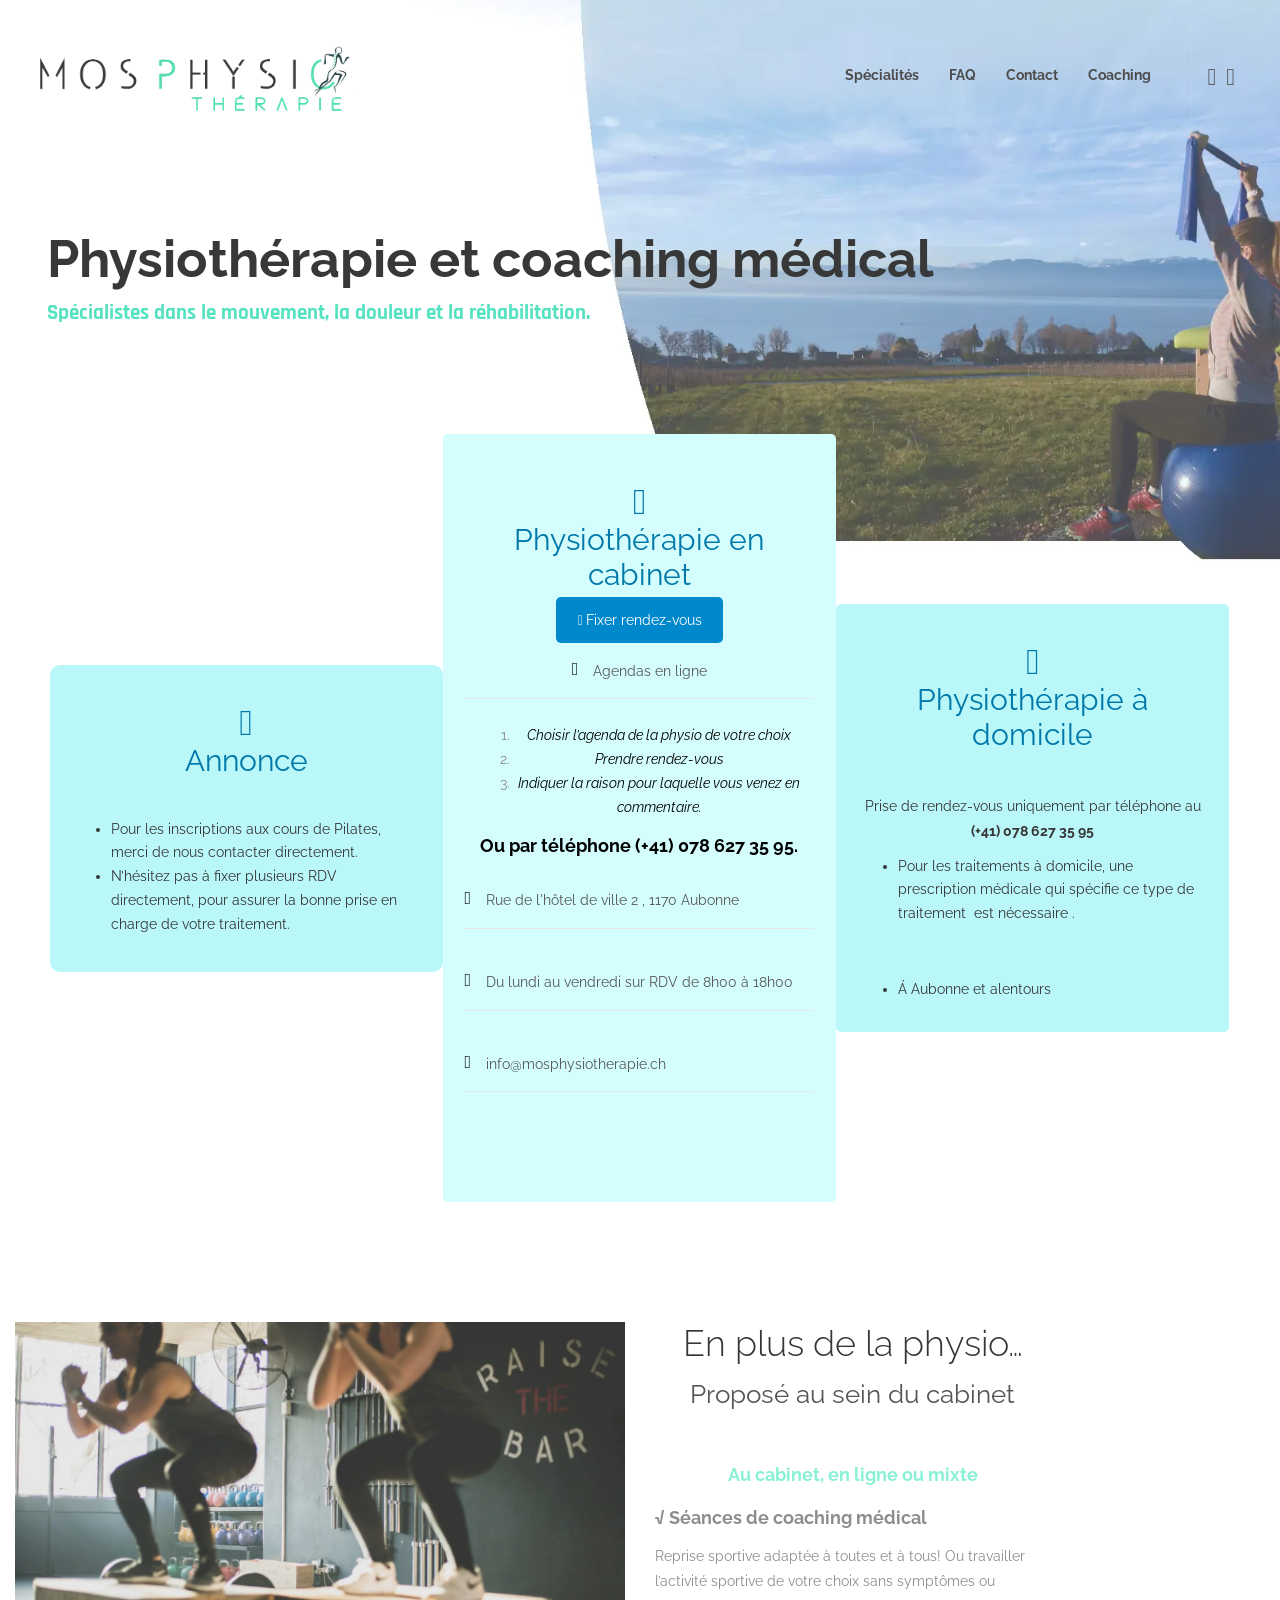
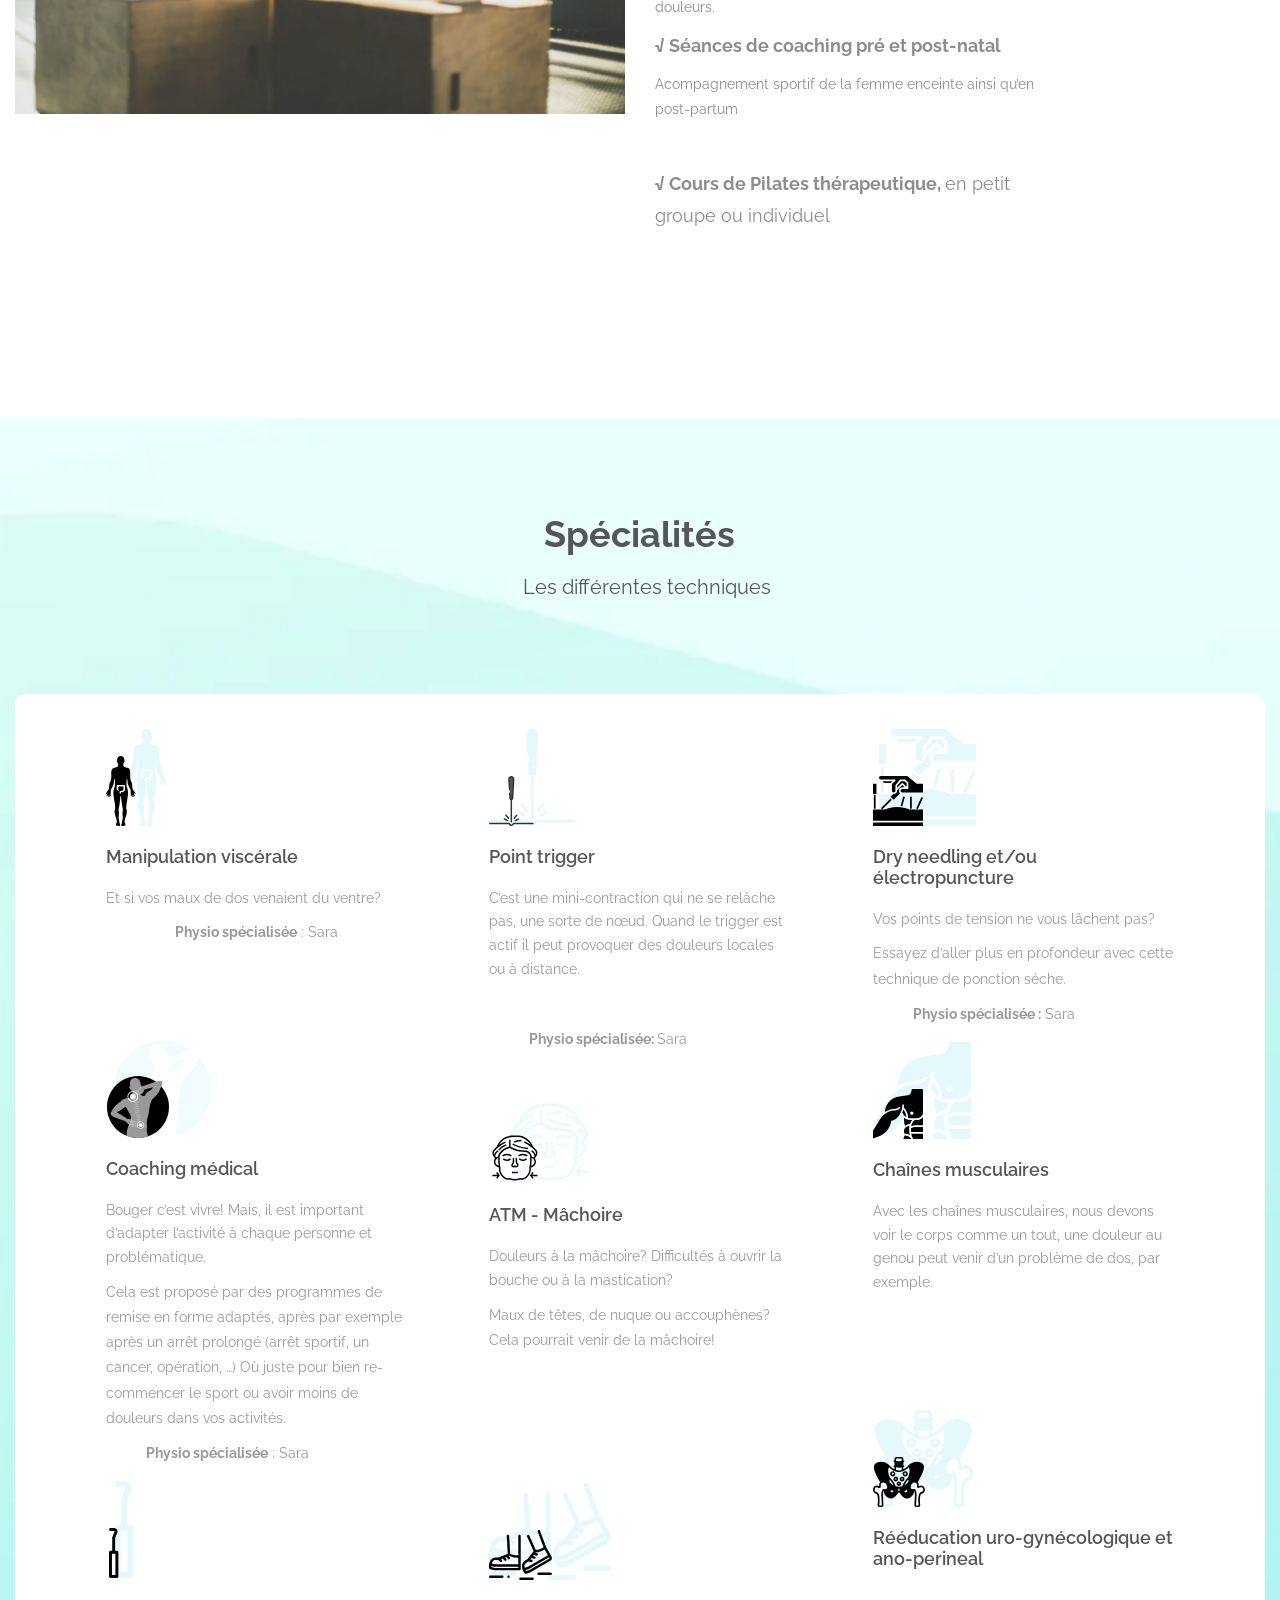
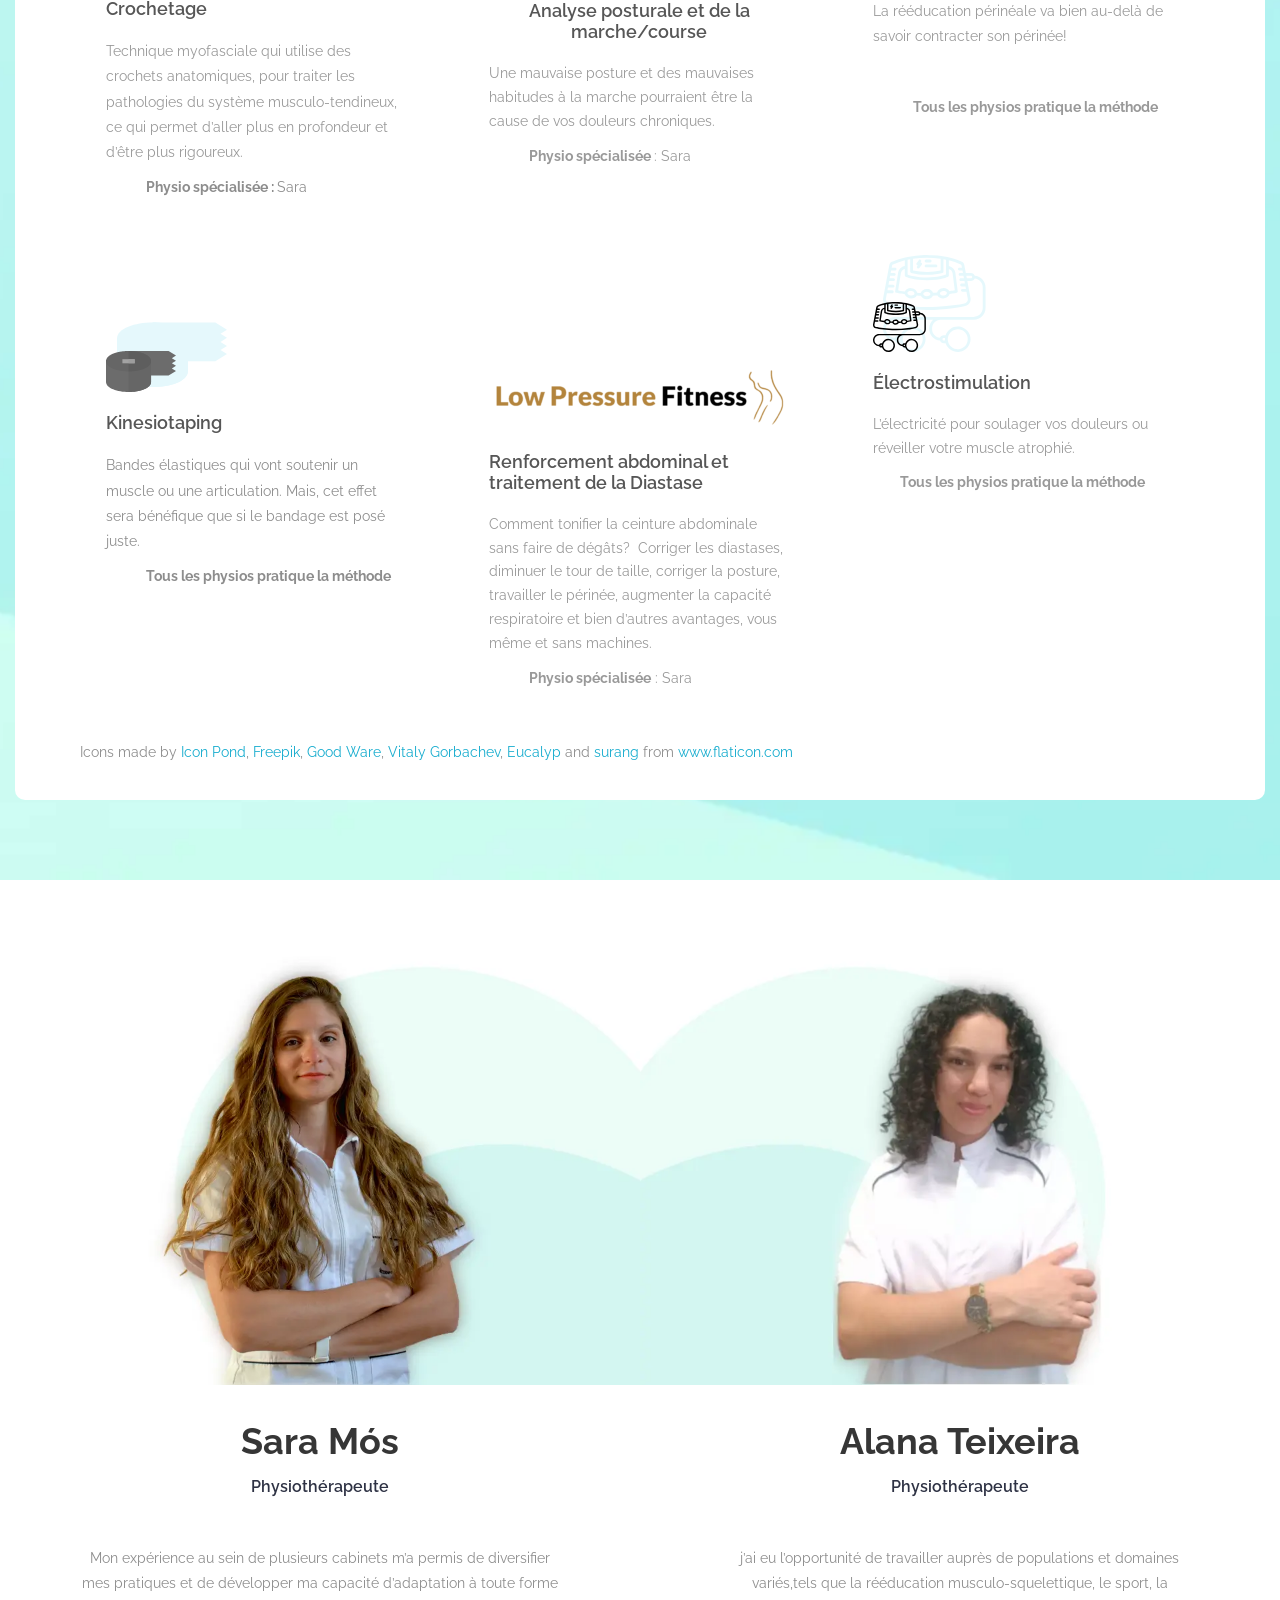
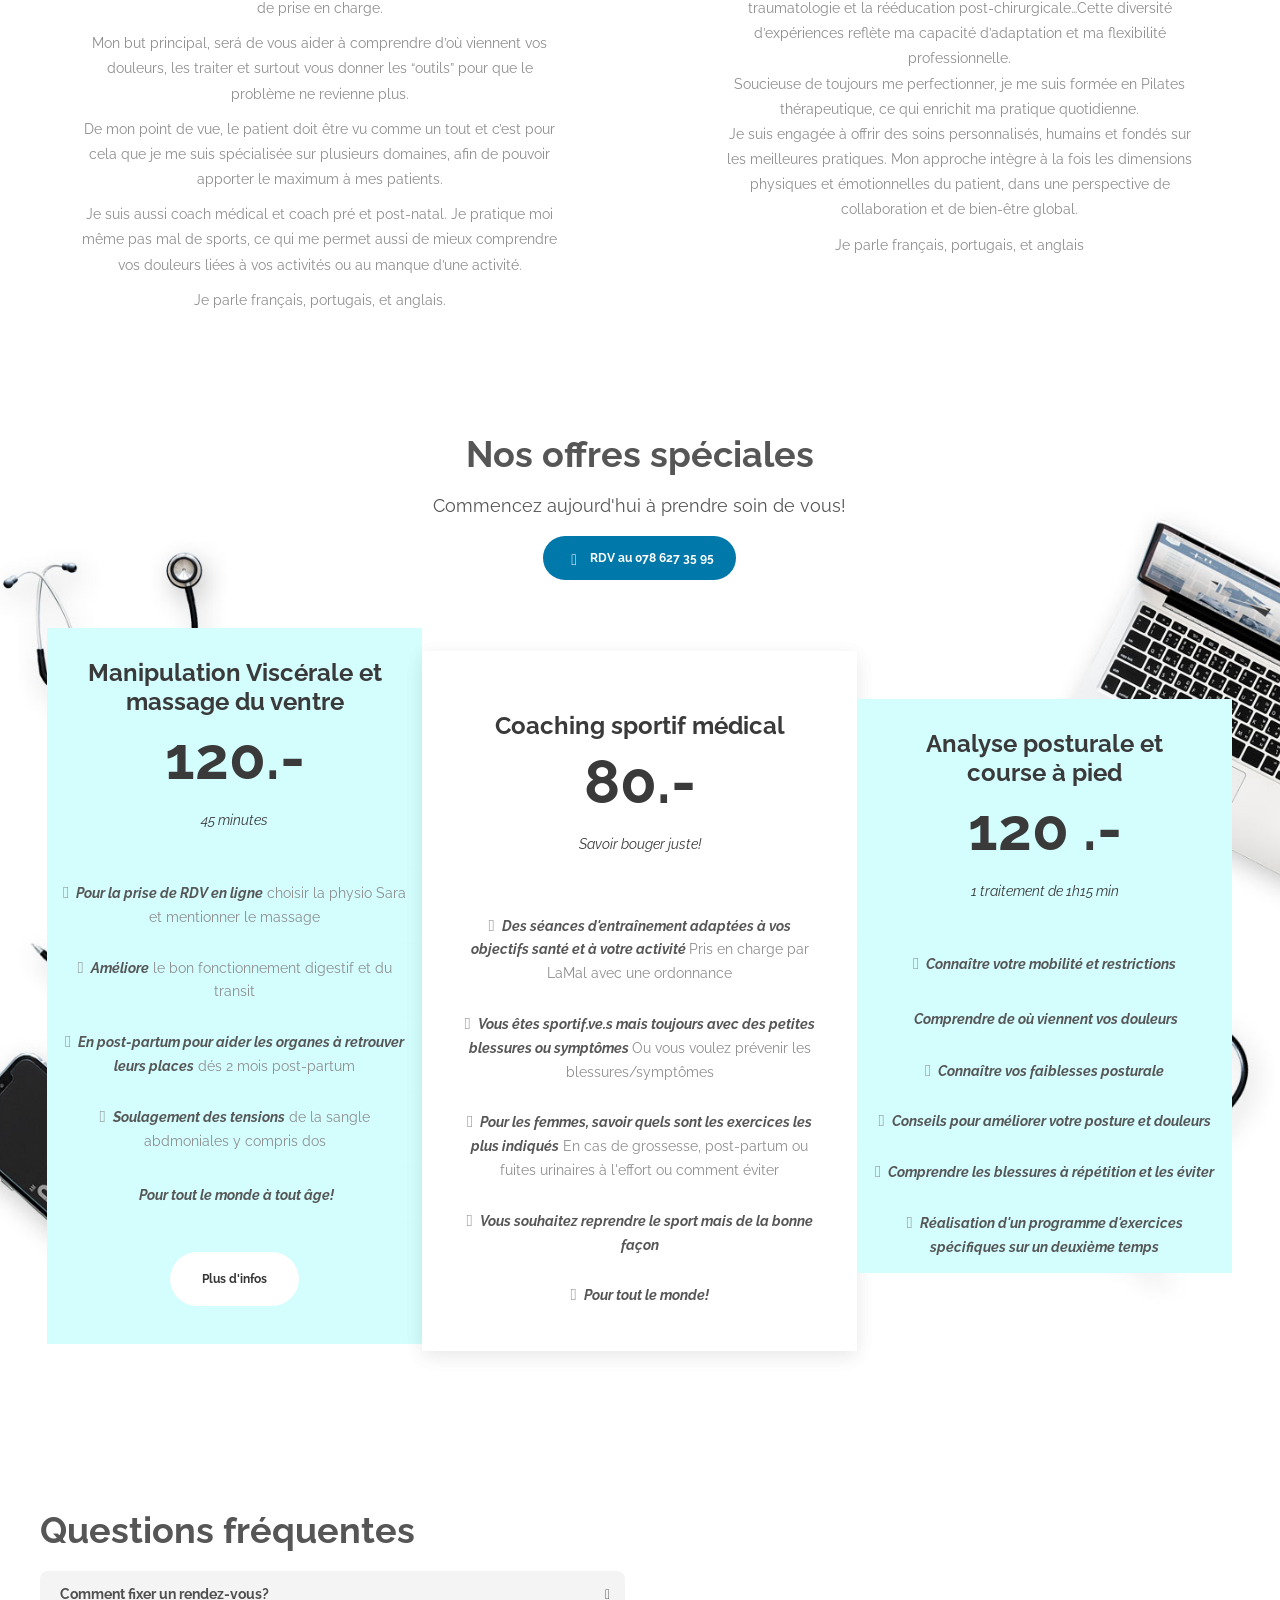
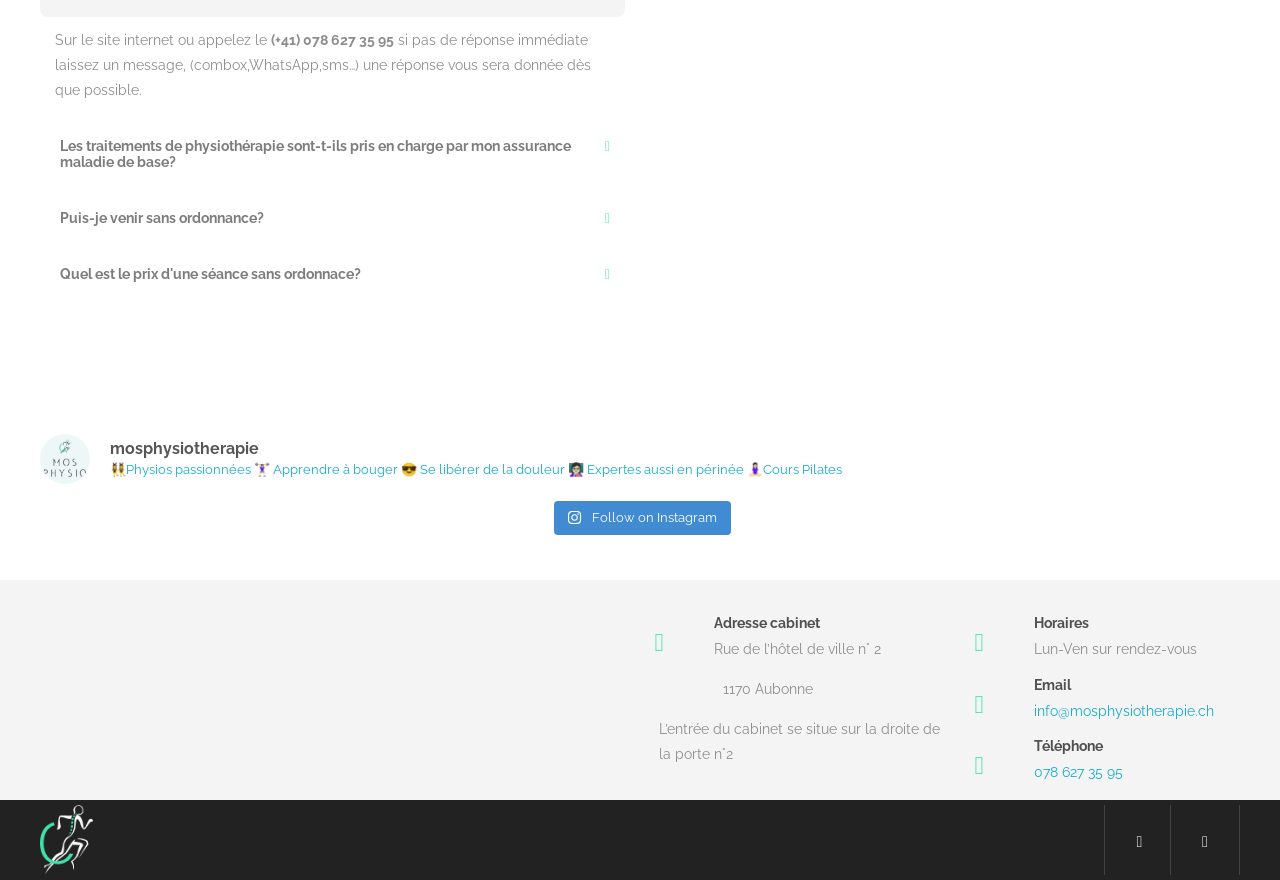
==== index.html @ 98f8bccc "Merge remote-tracking branch 'origin/main' into claude/project-thread-nzu0vh # Conflicts: #	index.ht" ====
<!DOCTYPE html>
<html lang="fr-FR" prefix="og: https://ogp.me/ns#">
<head>
<meta charset="UTF-8">
<meta name="viewport" content="width=device-width, initial-scale=1">
<title>Accueil | MosPhysiotherapie</title>
<meta name="description" content="Physiothérapeutes à Aubonne, spécialisées dans le mouvement, la douleur, les lésions et le périnée. Prenez soin de vous avec MosPhysiothérapie!">
<link rel="canonical" href="https://mosphysiotherapie.ch/">
<meta property="og:locale" content="fr_FR">
<meta property="og:type" content="website">
<meta property="og:title" content="Accueil - MosPhysiotherapie">
<meta property="og:description" content="Physiothérapie et coaching médical">
<meta property="og:url" content="https://mosphysiotherapie.ch/">
<meta property="og:site_name" content="MosPhysiothérapie">
<link rel="icon" href="images/favicon-32.jpg" sizes="32x32">
<link rel="icon" href="images/favicon-192.jpg" sizes="192x192">
<link rel="apple-touch-icon" href="images/favicon-180.jpg">

<!-- Google Fonts -->
<link rel="preconnect" href="https://fonts.googleapis.com">
<link rel="preconnect" href="https://fonts.gstatic.com" crossorigin>
<link href="https://fonts.googleapis.com/css2?family=Rajdhani:wght@300;400;500;600;700&display=swap" rel="stylesheet">
<link href="https://fonts.googleapis.com/css2?family=Raleway:wght@200;300;400;600;700&display=swap" rel="stylesheet">

<!-- Theme CSS -->
<link rel="stylesheet" href="css/plugins.css">
<link rel="stylesheet" href="css/font-awesome-5.min.css">
<link rel="stylesheet" href="css/shortcodes.css">
<link rel="stylesheet" href="css/responsive.css">

<!-- Plugin CSS (minified from WP) -->
<link rel="stylesheet" href="css/pum-site.min.css">
<link rel="stylesheet" href="css/4b06f.css">
<link rel="stylesheet" href="css/a5ff7.css">
<link rel="stylesheet" href="css/27a6e.css">
<link rel="stylesheet" href="css/270a3.css">
<link rel="stylesheet" href="css/15215.css">
<link rel="stylesheet" href="css/f7f53.css">
<link rel="stylesheet" href="css/31f09.css">
<link rel="stylesheet" href="css/b5b04.css">

<style>.sh-page-loader{display:none!important}
.wpb_animate_when_almost_visible{opacity:1!important;-webkit-animation:none!important;animation:none!important}
.sh-animated{opacity:1!important;-webkit-animation:none!important;animation:none!important}
.fa{font-family:"Font Awesome 5 Free"!important;font-weight:900!important}
.fa-calendar-plus-o:before{content:"\f271"}.fa-clock-o:before{content:"\f017"}</style>

<style id=wp-emoji-styles-inline-css>img.wp-smiley,img.emoji{display:inline !important;border:none !important;box-shadow:none !important;height:1em !important;width:1em !important;margin:0 0.07em !important;vertical-align:-0.1em !important;background:none !important;padding:0 !important}</style>
<style id=classic-theme-styles-inline-css>.wp-block-button__link{color:#fff;background-color:#32373c;border-radius:9999px;box-shadow:none;text-decoration:none;padding:calc(.667em + 2px) calc(1.333em + 2px);font-size:1.125em}.wp-block-file__button{background:#32373c;color:#fff;text-decoration:none}</style>
<style id=global-styles-inline-css>:root{--wp--preset--color--black:#000;--wp--preset--color--white:#fff;--wp--preset--font-size--small:13px;--wp--preset--font-size--medium:20px;--wp--preset--font-size--large:36px;--wp--preset--font-size--x-large:42px;--wp--preset--spacing--40:1rem;--wp--preset--spacing--50:1.5rem;--wp--preset--spacing--60:2.25rem;--wp--preset--spacing--70:3.38rem;--wp--preset--spacing--80:5.06rem}:where(.is-layout-flex){gap:0.5em}:where(.is-layout-grid){gap:0.5em}body .is-layout-flex{display:flex}.is-layout-flex{flex-wrap:wrap;align-items:center}.is-layout-flex>:is(*,div){margin:0}body .is-layout-grid{display:grid}.is-layout-grid>:is(*,div){margin:0}:where(.wp-block-columns.is-layout-flex){gap:2em}:where(.wp-block-columns.is-layout-grid){gap:2em}:root :where(.wp-block-pullquote){font-size:1.5em;line-height:1.6}</style>
<style data-type=vc_shortcodes-custom-css>.vc_custom_1585995762538{padding-top:200px !important;padding-bottom:200px !important;background-image:url(images/hero-banner.png) !important;background-position:center !important;background-repeat:no-repeat !important;background-size:cover !important}.vc_custom_1586783220910{margin-top:-180px !important}.vc_custom_1586783288030{padding-top:120px !important;padding-bottom:150px !important}.vc_custom_1720280346407{margin-top:0px !important;padding-top:60px !important;padding-bottom:80px !important;background-image:url(images/specialties-bg.webp) !important;background-position:center !important;background-repeat:no-repeat !important;background-size:cover !important}.vc_custom_1723889390015{margin-bottom:0px !important;padding-bottom:0px !important}.vc_custom_1706353038056{padding-top:50px !important;background-image:url(images/dark-bg.jpg) !important;background-position:center !important;background-repeat:no-repeat !important;background-size:cover !important}.vc_custom_1549384592617{padding-top:100px !important;padding-bottom:100px !important}.vc_custom_1729785010195{background-color:#f4f4f4 !important}.vc_custom_1584787945013{margin-top:0px !important}.vc_custom_1549539157283{padding-right:50px !important;padding-left:50px !important}.vc_custom_1586455676275{padding-top:40px !important;padding-right:20px !important;padding-bottom:20px !important;padding-left:20px !important;background-color:#b9f7f9 !important;border-radius:10px !important}.vc_custom_1586455613570{padding-top:50px !important;padding-right:20px !important;padding-bottom:30px !important;padding-left:20px !important;background-color:#d4fdfe !important;border-radius:5px !important}.vc_custom_1586455651067{padding-top:40px !important;padding-right:20px !important;padding-bottom:20px !important;padding-left:20px !important;background-color:#b9f7f9 !important;border-radius:5px !important}.vc_custom_1694422856409{margin-top:5px !important;margin-bottom:5px !important;padding-top:0px !important;padding-bottom:0px !important}.vc_custom_1585993581087{padding-right:50px !important;padding-bottom:0px !important;padding-left:50px !important;background-color:#fff !important;border-radius:10px !important}.vc_custom_1586772096004{margin-bottom:0px !important;background-position:center !important;background-repeat:no-repeat !important;background-size:cover !important}.vc_custom_1647516203963{margin-bottom:0px !important}.vc_custom_1586772159482{margin-bottom:0px !important}.vc_custom_1586699153095{margin-bottom:0px !important}.vc_custom_1647516268984{margin-bottom:0px !important}.vc_custom_1648656929198{margin-bottom:0px !important}.vc_custom_1586699133202{margin-bottom:0px !important}.vc_custom_1619850345393{margin-bottom:0px !important}.vc_custom_1586768920777{margin-bottom:0px !important}.vc_custom_1586878899838{margin-bottom:0px !important}.vc_custom_1586699141908{margin-bottom:0px !important}.vc_custom_1586699162087{margin-bottom:0px !important}.vc_custom_1586708663825{margin-top:0px !important}</style>
<style id=jevelin-plugins-inline-css>#page-container .primary-desktop-light .sh-header:not(.sh-sticky-header-active):not(.sh-header-10) .sh-nav > li > a,#page-container .primary-desktop-light .sh-header:not(.sh-sticky-header-active):not(.sh-header-10) .sh-nav>li.menu-item>a>i{color:#4d4d4d !important}#page-container .primary-desktop-light .sh-header:not(.sh-sticky-header-active):not(.sh-header-10) .sh-nav > li > a:hover,#page-container .primary-desktop-light .sh-header:not(.sh-sticky-header-active):not(.sh-header-10) .sh-nav>li.menu-item>a>i:hover{color:#7e7e7e !important}#page-container .sh-header .sh-nav > .current-menu-ancestor:not(.current_page_item) > a, #page-container .sh-header .sh-nav>.current-menu-item:not(.current_page_item)>a{color:rgba(61,61,61,0.69) !important}</style>
<style id=yellow-pencil>.entry-content .vc_custom_1585995762538{background-image:url("images/hero-banner.png") !important}.entry-content .vc_custom_1720280346407{background-image:url("images/specialties-bg.webp") !important}.vc_custom_1586783288030 strong span{color:#88f0d4}.vc_custom_1584787945013 p span{font-family:'Rajdhani',sans-serif;color:#54e2c1;font-weight:700;line-height:2.9em;font-size:21px !important}.vc_custom_1584787945013 .sh-heading span{font-family:'Rajdhani',sans-serif;font-size:59px;line-height:1em}.vc_custom_1586455613570 div h2{font-family:'Rajdhani',sans-serif}#about{margin-bottom:0px}#faq form p:nth-child(4) input{background-color:#44e2af !important}.sh-cf7-body p:nth-child(4) input{background-color:#47e1af !important}.sh-cf7-body p:nth-child(5) input{background-color:#47e1af !important}.wpcf7 form .sh-cf7-body p:nth-child(5) input{background-color:#47e1af !important}#header-navigation-mobile a .c-hamburger{color:#565656;font-style:normal}#wrapper .sh-footer .sh-footer-widgets{padding-top:20px;padding-bottom:10px}.sh-cf7-body .your-name input[type=text]{margin-bottom:0px}@media (min-width:801px){#about{padding-bottom:25px !important}#departments{padding-top:24px !important}}</style>

</head>
<body><div
id=page-container class><div
role=banner itemscope=itemscope itemtype=http://schema.org/WPHeader><header
class="primary-mobile primary-mobile-light primary-mobile-light-noborder"><div
id=header-mobile class=sh-header-mobile><div
class=sh-header-mobile-navigation><div
class=container><div
class=sh-table><div
class="sh-table-cell sh-group"><div
class="header-logo sh-group-equal">
<a
href=./ class="header-logo-container sh-table-small" rel=home><div
class=sh-table-cell>
<img
class=sh-standard-logo src=images/logo.webp alt=MosPhysiotherapie height=120>
<img
class=sh-sticky-logo src=images/logo.webp alt=MosPhysiotherapie height=120>
<img
class=sh-light-logo src=images/logo.webp alt=MosPhysiotherapie height=120></div></a></div></div><div
class=sh-table-cell><nav
id=header-navigation-mobile class=header-standard-position><div
class=sh-nav-container><ul
class=sh-nav>
<li
class="menu-item sh-nav-dropdown">
<a><div
class=sh-table-full><div
class=sh-table-cell>
<span
class="c-hamburger c-hamburger--htx">
<span>Toggle menu</span>
</span></div></div></a>
</li></ul></div></nav></div></div></div></div><nav
class=sh-header-mobile-dropdown><div
class="container sh-nav-container"><ul
class=sh-nav-mobile></ul></div><div
class="container sh-nav-container"></div><div
class=header-mobile-social-media>
<a
href=https://www.facebook.com/mosphysiotherapie  target = "_blank"  class=social-media-facebook>
<i
class=icon-social-facebook></i>
</a><a
href=https://www.instagram.com/mosphysio  target = "_blank"  class=social-media-instagram>
<i
class=icon-social-instagram></i>
</a><div
class=sh-clear></div></div></nav></div></header><header
class="primary-desktop primary-desktop-light primary-desktop-light-noborder"><div
class=sh-header-height><div
class="sh-header sh-header-1 sh-header-8 sh-sticky-header sh-header-megamenu-style2"><div
class=container><div
class=sh-table><div
class="sh-table-cell sh-group"><div
class="header-logo sh-group-equal">
<a
href=./ class="header-logo-container sh-table-small" rel=home><div
class=sh-table-cell>
<img
class=sh-standard-logo src=images/logo.webp alt=MosPhysiotherapie height=120>
<img
class=sh-sticky-logo src=images/logo.webp alt=MosPhysiotherapie height=120>
<img
class=sh-light-logo src=images/logo.webp alt=MosPhysiotherapie height=120></div></a></div></div><div
class=sh-table-cell><nav
id=header-navigation class=header-standard-position><div
class=sh-nav-container><ul
id=menu-header-medical class=sh-nav><li
id=menu-item-30 class="menu-item menu-item-type-custom menu-item-object-custom current-menu-item current_page_item menu-item-home menu-item-30"><a
href = "#les-spécialités">Spécialités</a></li>
<li
id=menu-item-33 class="menu-item menu-item-type-custom menu-item-object-custom current-menu-item current_page_item menu-item-home menu-item-33"><a
href = "#faq">FAQ</a></li>
<li
id=menu-item-34 class="menu-item menu-item-type-custom menu-item-object-custom menu-item-34"><a
href = "#contact">Contact</a></li>
<li
id=menu-item-896 class="menu-item menu-item-type-custom menu-item-object-custom menu-item-896"><a
title = "Cours" href = "#prevention">Coaching</a></li>
<li
class="menu-item sh-nav-seperator"><a><i
class="icon icon-list"></i></a></li>
<li
class="menu-item sh-nav-social sh-nav-special">
<a
href=https://www.facebook.com/mosphysiotherapie  target = "_blank"  class=social-media-facebook>
<i
class=icon-social-facebook></i>
</a><a
href=https://www.instagram.com/mosphysio  target = "_blank"  class=social-media-instagram>
<i
class=icon-social-instagram></i>
</a><div
class=sh-clear></div>
</li></ul></div></nav></div></div></div></div></div></header></div><div
id=wrapper><div
class=content-container><div
class="container entry-content"><div
id=content class="page-content  page-default-content"><div
data-vc-full-width=true data-vc-full-width-init=false class="vc_row wpb_row vc_row-fluid wpb_animate_when_almost_visible wpb_fadeIn fadeIn vc_custom_1585995762538 vc_row-has-fill vc_row-o-content-top vc_row-flex vc_row_171519897 vc_element_responsive_background_image"><div
class="wpb_column vc_column_container vc_col-sm-12"><div
class="vc_column-inner vc_custom_1584787945013"><div
class=wpb_wrapper><div
class="vc_row wpb_row vc_inner vc_row-fluid vc_row-o-content-top vc_row-flex vc_row_125238218"><div
style="animation-duration: 2s;" class="wpb_column vc_column_container vc_col-sm-12 wpb_animate_when_almost_visible wpb_fadeIn fadeIn"><div
class="vc_column-inner "><div
class=wpb_wrapper><div
class="sh-heading sh-heading-style1 sh-animated fadeInLeft" id="heading-0w3uol6Orj" style="opacity:1!important;display:block!important;visibility:visible!important" data-wow-duration="2s" data-wow-delay="2s"><h2 class="sh-heading-content size-custom" style="opacity:1!important;display:block!important;visibility:visible!important;color:#383838;font-size:52px">
Physiothérapie et coaching médical
</h2></div><style>@media (max-width: 1024px){#heading-0w3uol6Orj .sh-heading-content{font-size:32px!important}}#heading-0w3uol6Orj .sh-heading-content{font-size:52px;line-height:48px!important;font-weight:700!important;color:#383838}</style></div></div></div></div><div
class="wpb_text_column wpb_content_element " ><div
class=wpb_wrapper><p><span
style="font-size: 18px;">Spécialistes dans le mouvement, la douleur et la réhabilitation.</span></p></div></div></div></div></div><style>@media (max-width: 800px){#content .vc_row_171519897, .sh-footer-template .vc_row_171519897, .sh-header-template .vc_row_171519897{padding:120px 30px 220px 30px!important}}@media (max-width: 800px){.vc_row_171519897{background-image:url("images/hero-banner-mobile.png")!important}}.vc_row_171519897{background-position:center bottom!important}.vc_row_171519897:not(.vc_parallax){overflow:visible!important;position:relative}</style></div><div
class="vc_row-full-width vc_clearfix"></div><div
id=summary data-vc-full-width=true data-vc-full-width-init=false data-vc-stretch-content=true class="vc_row wpb_row vc_row-fluid vc_custom_1586783220910 vc_row-no-padding vc_row_1129087473"><div
class="wpb_column vc_column_container vc_col-sm-12 vc_column_1514136308"><div
class="vc_column-inner "><div
class=wpb_wrapper><div
class="vc_row wpb_row vc_inner vc_row-fluid vc_custom_1549539157283 vc_row-o-content-middle vc_row-flex vc_row_1600602765" style="width: 100%; max-width: 1640px;margin-left: auto; margin-right: auto;"><div
class="wpb_column vc_column_container vc_col-sm-4 vc_col-has-fill vc_column_201465569"><div
class="vc_column-inner vc_custom_1586455676275"><div
class=wpb_wrapper style="width: 100%; max-width: 350px;margin-left: auto; margin-right: auto;"><div
id=icon-hxU6KHJoT1 class="sh-icon  sh-icon-center sh-icon-mobile-center" ><div
class=sh-element-margin><div
class=sh-icon-container>
<i
class="sh-icon-data icon-bubbles"></i></div></div></div><style>#icon-hxU6KHJoT1 .sh-icon-data{font-size:36px;color:#0078aa}</style><div
class="sh-heading  " id=heading-q7Cug6vEUJ><div
class=sh-element-margin><h2 class="sh-heading-content size-l text-center">
Annonce</h2></div></div><style>#heading-q7Cug6vEUJ .sh-element-margin{}#heading-q7Cug6vEUJ .sh-heading-content{font-weight:400!important;color:#0078aa}#heading-q7Cug6vEUJ .sh-heading-content,#heading-q7Cug6vEUJ .sh-heading-additional-text{font-family:'Raleway'!important}</style><div
class="sh-empty-space vc_empty_space sh-empty-space-wfrVgAdqin  " style="height: 30px">
<span
class=vc_empty_space_inner></span></div><div
id=text-block-gqbSmDadRx class=sh-text-block></p><ul>
<li>Pour les inscriptions aux cours de Pilates, merci de nous contacter directement.</li>
<li>N&#8217;hésitez pas à fixer plusieurs RDV directement, pour assurer la bonne prise en charge de votre traitement.</li></ul><p></div><style>#text-block-gqbSmDadRx{color:#363636;margin:0px 0px 15px 0px}#text-block-gqbSmDadRx a:hover,#text-block-gqbSmDadRx a:focus{color:#10a0c0}#text-block-gqbSmDadRx .drop-cap{font-weight:bold;font-size:50px;display:block;float:left;margin:8px 10px 0 0}</style><style>@media (max-width: 800px){.vc_column_201465569>.vc_column-inner{padding:50px 50px 50px 50px!important}}</style></div></div></div><div
class="wpb_column vc_column_container vc_col-sm-4 vc_col-has-fill vc_column_1308645192"><div
class="vc_column-inner vc_custom_1586455613570"><div
class=wpb_wrapper style="width: 100%; max-width: 350px;margin-left: auto; margin-right: auto;"><div
id=icon-kROyGIMn2B class="sh-icon  sh-icon-center sh-icon-mobile-center" ><div
class=sh-element-margin><div
class=sh-icon-container>
<i
class="sh-icon-data ti-calendar"></i></div></div></div><style>#icon-kROyGIMn2B .sh-icon-data{font-size:36px;color:#0078aa}</style><div
class="sh-heading  " id=heading-iUYd0LfEhe><div
class=sh-element-margin><h2 class="sh-heading-content size-l text-center">
Physiothérapie en cabinet</h2></div></div><style>#heading-iUYd0LfEhe .sh-element-margin{}#heading-iUYd0LfEhe .sh-heading-content{font-weight:400!important;color:#0078aa}#heading-iUYd0LfEhe .sh-heading-content,#heading-iUYd0LfEhe .sh-heading-additional-text{font-family:'Raleway'!important}</style><div
class="wpb_text_column wpb_content_element  wpb_animate_when_almost_visible wpb_bounceIn bounceIn vc_custom_1694422856409" ><div
class=wpb_wrapper><div
style="text-align: center; width: 100%;"><div><p><span
class='pum-trigger  popmake-1221  vc_element vc_vc_btn vc_btn3-container  wpb_animate_when_almost_visible wpb_fadeIn fadeIn vc_btn3-center wpb_start_animation animated vc_general vc_btn3 vc_btn3-size-md vc_btn3-shape-rounded vc_btn3-style-flat vc_btn3-color-primary aligncenter' data-do-default><i
class="fa fa-calendar-plus-o" style="margin-right: 3px;padding:0px"></i>Fixer rendez-vous </span></div></div></div></div><div
class="sh-iconbox sh-iconbox-style10 sh-iconbox-center improved-responsiveness" id=iconbox-7vjo6uteyc><div
class=sh-iconbox-container><div
class=sh-iconbox-top><div
class=sh-iconbox-icon><div
class="sh-iconbox-icon-shape sh-iconbox-square">
<i
class="sh-iconbox-hover fa fa-calendar"></i></div></div><div
class=sh-iconbox-title><h3>Agendas en ligne</h3></div></div><div
class=sh-iconbox-bottom><div
class=sh-iconbox-content></p><ol>
<li
style="text-align: center"><span
style="color: #000000"><em>Choisir l&#8217;agenda de la physio de votre choix</em></span></li>
<li
style="text-align: center"><span
style="color: #000000"><em>Prendre rendez-vous </em></span></li>
<li
style="text-align: center"><span
style="color: #000000"><em>Indiquer la raison pour laquelle vous venez en commentaire.</em></span></li></ol><p
style="text-align: center"><span
style="font-size: 18px;color: #000000"><strong>Ou par téléphone (+41) 078 627 35 95.</strong></span></p><p></div></div></div></div><style>#iconbox-7vjo6uteyc .sh-iconbox-title h3{font-size:14px;font-weight:normal!important;font-family:'Raleway'!important}#iconbox-7vjo6uteyc .sh-iconbox-hover{font-size:18px}#iconbox-7vjo6uteyc .sh-iconbox-hover{color:#0a0000}#iconbox-7vjo6uteyc.sh-iconbox-style6 .sh-iconbox-hover{text-shadow:-3px 2px rgba(10,0,0,0.3)}</style><div
class="sh-iconbox sh-iconbox-style10 sh-iconbox-left improved-responsiveness" id=iconbox-lNIhzigWrL><div
class=sh-iconbox-container><div
class=sh-iconbox-top><div
class=sh-iconbox-icon><div
class="sh-iconbox-icon-shape sh-iconbox-square">
<i
class="sh-iconbox-hover icon-location-pin"></i></div></div><div
class=sh-iconbox-title><h3>Rue de l&#039;hôtel de ville 2 , 1170 Aubonne</h3></div></div><div
class=sh-iconbox-bottom><div
class=sh-iconbox-content></div></div></div></div><style>#iconbox-lNIhzigWrL .sh-iconbox-title h3{font-size:14px;font-weight:normal!important;font-family:'Raleway'!important}#iconbox-lNIhzigWrL .sh-iconbox-hover{font-size:18px}#iconbox-lNIhzigWrL .sh-iconbox-hover{color:#0a0000}#iconbox-lNIhzigWrL.sh-iconbox-style6 .sh-iconbox-hover{text-shadow:-3px 2px rgba(10,0,0,0.3)}</style><div
class="sh-iconbox sh-iconbox-style10 sh-iconbox-left improved-responsiveness" id=iconbox-dhBbkyDq1r><div
class=sh-iconbox-container><div
class=sh-iconbox-top><div
class=sh-iconbox-icon><div
class="sh-iconbox-icon-shape sh-iconbox-square">
<i
class="sh-iconbox-hover fa fa-clock-o"></i></div></div><div
class=sh-iconbox-title><h3>Du lundi au vendredi sur RDV de 8h00 à 18h00</h3></div></div><div
class=sh-iconbox-bottom><div
class=sh-iconbox-content></div></div></div></div><style>#iconbox-dhBbkyDq1r .sh-iconbox-title h3{font-size:14px;font-weight:normal!important;font-family:'Raleway'!important}#iconbox-dhBbkyDq1r .sh-iconbox-hover{font-size:18px}#iconbox-dhBbkyDq1r .sh-iconbox-hover{color:#0a0000}#iconbox-dhBbkyDq1r.sh-iconbox-style6 .sh-iconbox-hover{text-shadow:-3px 2px rgba(10,0,0,0.3)}</style><div
class="sh-iconbox sh-iconbox-style10 sh-iconbox-left improved-responsiveness" id=iconbox-dFiGKgef2k><div
class=sh-iconbox-container><div
class=sh-iconbox-top><div
class=sh-iconbox-icon><div
class="sh-iconbox-icon-shape sh-iconbox-square">
<i
class="sh-iconbox-hover icon-envelope-open"></i></div></div><div
class=sh-iconbox-title><h3>info@mosphysiotherapie.ch</h3></div></div><div
class=sh-iconbox-bottom><div
class=sh-iconbox-content></div></div></div></div><style>#iconbox-dFiGKgef2k .sh-iconbox-title h3{font-size:14px;font-weight:normal!important;font-family:'Raleway'!important}#iconbox-dFiGKgef2k .sh-iconbox-hover{font-size:18px}#iconbox-dFiGKgef2k .sh-iconbox-hover{color:#0a0000}#iconbox-dFiGKgef2k.sh-iconbox-style6 .sh-iconbox-hover{text-shadow:-3px 2px rgba(10,0,0,0.3)}</style><div
class="sh-empty-space vc_empty_space sh-empty-space-QUXDmVFgyw  " style="height: 20px">
<span
class=vc_empty_space_inner></span></div><div
class="sh-empty-space vc_empty_space sh-empty-space-43hzgbvjV2  " style="height: 30px">
<span
class=vc_empty_space_inner></span></div><style>@media (max-width: 800px){.vc_column_1308645192>.vc_column-inner{padding:50px 50px 50px 50px!important}}</style></div></div></div><div
class="wpb_column vc_column_container vc_col-sm-4 vc_col-has-fill vc_column_1950609982"><div
class="vc_column-inner vc_custom_1586455651067"><div
class=wpb_wrapper style="width: 100%; max-width: 350px;margin-left: auto; margin-right: auto;"><div
id=icon-kz9xUfinlb class="sh-icon  sh-icon-center sh-icon-mobile-center" ><div
class=sh-element-margin><div
class=sh-icon-container>
<i
class="sh-icon-data ti-home"></i></div></div></div><style>#icon-kz9xUfinlb .sh-icon-data{font-size:36px;color:#0078aa}</style><div
class="sh-heading  " id=heading-dbuk1Y9pLi><div
class=sh-element-margin><h2 class="sh-heading-content size-l text-center">
Physiothérapie à domicile</h2></div></div><style>#heading-dbuk1Y9pLi .sh-element-margin{}#heading-dbuk1Y9pLi .sh-heading-content{font-weight:400!important;color:#0078aa}#heading-dbuk1Y9pLi .sh-heading-content,#heading-dbuk1Y9pLi .sh-heading-additional-text{font-family:'Raleway'!important}</style><div
class="sh-empty-space vc_empty_space sh-empty-space-QW2wl8IFny  " style="height: 32px">
<span
class=vc_empty_space_inner></span></div><div
id=text-block-ZUWRvrsf9y class=sh-text-block></p><p
style="text-align: center;">Prise de rendez-vous uniquement par téléphone au <strong>(+41) 078 627 35 95</strong></p><ul>
<li>Pour les traitements à domicile, une prescription médicale qui spécifie ce type de traitement  est nécessaire .</li></ul><p></div><style>#text-block-ZUWRvrsf9y{color:#363636;margin:0px 0px 0px 0px}#text-block-ZUWRvrsf9y a:hover,#text-block-ZUWRvrsf9y a:focus{color:#10a0c0}#text-block-ZUWRvrsf9y .drop-cap{font-weight:bold;font-size:50px;display:block;float:left;margin:8px 10px 0 0}</style><div
class="sh-empty-space vc_empty_space sh-empty-space-znT7u3OCYx  " style="height: 32px">
<span
class=vc_empty_space_inner></span></div><div
id=text-block-J8jXaZdLfV class=sh-text-block></p><ul>
<li>Á Aubonne et alentours</li></ul><p></div><style>#text-block-J8jXaZdLfV{color:#363636;margin:0px 0px 0px 0px}#text-block-J8jXaZdLfV a:hover,#text-block-J8jXaZdLfV a:focus{color:#10a0c0}#text-block-J8jXaZdLfV .drop-cap{font-weight:bold;font-size:50px;display:block;float:left;margin:8px 10px 0 0}</style><style>@media (max-width: 800px){.vc_column_1950609982>.vc_column-inner{padding:50px 50px 50px 50px!important}}</style></div></div></div></div><style>.vc_column_1514136308:not(.vc_parallax):not(.jarallax){overflow:center!important;position:relative}</style></div></div></div></div><div
class="vc_row-full-width vc_clearfix"></div><div
id=prevention data-vc-full-width=true data-vc-full-width-init=false data-vc-stretch-content=true class="vc_row wpb_row vc_row-fluid vc_custom_1586783288030 vc_row_1719986899"><div
class="wpb_column vc_column_container vc_col-sm-6 vc_column_362857627"><div
class="vc_column-inner "><div
class=wpb_wrapper><div
class="wpb_single_image wpb_content_element vc_align_center"><figure
class="wpb_wrapper vc_figure"><div
class="vc_single_image-wrapper   vc_box_border_grey"><img
fetchpriority=high decoding=async width=2560 height=1643 src=images/coaching-image.jpg class="vc_single_image-img attachment-full" alt="cours circuit training"></div></figure></div><div
class="wpb_single_image wpb_content_element vc_align_right"><figure
class="wpb_wrapper vc_figure"><div
class="vc_single_image-wrapper   vc_box_border_grey"></div></figure></div><style>.vc_column_362857627:not(.vc_parallax):not(.jarallax){overflow:center!important;position:relative}</style></div></div></div><div
class="wpb_animate_when_almost_visible wpb_fadeInRight fadeInRight wpb_column vc_column_container vc_col-sm-4 vc_column_2091673591"><div
class="vc_column-inner "><div
class=wpb_wrapper style="width: 100%; max-width: 500px;margin-left: auto; margin-right: auto;"><div
class="sh-heading sh-heading-style1" id=heading-utNGVf3hDB><h2 class="sh-heading-content size-xl">
</span>
<span
style="text-align: center;">En plus de la physio&#8230;</span>
<span></h2></div><style>#heading-utNGVf3hDB .sh-heading-content{font-weight:300!important;color:#363636}</style><div
class="sh-empty-space vc_empty_space sh-empty-space-DMhSckU6ql  " style="height: 15px">
<span
class=vc_empty_space_inner></span></div><div
class="sh-heading  " id=heading-nqZy6B5zu4><div
class=sh-element-margin><h2 class="sh-heading-content size-custom text-center">
Proposé au sein du cabinet</h2></div></div><style>#heading-nqZy6B5zu4 .sh-element-margin{}#heading-nqZy6B5zu4 .sh-heading-content{font-size:26px;font-weight:400!important}#heading-nqZy6B5zu4 .sh-heading-content,#heading-nqZy6B5zu4 .sh-heading-additional-text{font-family:'Raleway'!important}</style><div
class="sh-empty-space vc_empty_space sh-empty-space-ns4xNQdmvt  " style="height: 50px">
<span
class=vc_empty_space_inner></span></div><div
class="wpb_text_column wpb_content_element  wpb_animate_when_almost_visible wpb_bounceIn bounceIn" ><div
class=wpb_wrapper><p
style="text-align: center;"><strong><span
style="font-size: 18px;">Au cabinet, en ligne ou mixte</span></strong></p><p><span
style="font-size: 18px;"><strong>√ Séances de coaching médical</strong></span></p><p>Reprise sportive adaptée à toutes et à tous! Ou travailler l&#8217;activité sportive de votre choix sans symptômes ou douleurs.</p><p><span
style="font-size: 18px;"><strong>√ Séances de coaching pré et post-natal</strong></span></p><p>Acompagnement sportif de la femme enceinte ainsi qu&#8217;en post-partum</p><p>&nbsp;</p><p><span
style="font-size: 18px;"><strong>√ Cours de Pilates thérapeutique, </strong>en petit groupe ou individuel </span></p></div></div><style>.vc_column_2091673591:not(.vc_parallax):not(.jarallax){overflow:center!important;position:relative}</style></div></div></div><style>@media (max-width: 800px){#content .vc_row_1719986899, .sh-footer-template .vc_row_1719986899, .sh-header-template .vc_row_1719986899{padding:70px 30px 70px 30px!important}}</style></div><div
class="vc_row-full-width vc_clearfix"></div><div
id=les-spécialités data-vc-full-width=true data-vc-full-width-init=false data-vc-stretch-content=true class="vc_row wpb_row vc_row-fluid vc_custom_1720280346407 vc_row-has-fill vc_row_1542939929"><div
class="wpb_column vc_column_container vc_col-sm-12 vc_column_2071987269"><div
class="vc_column-inner "><div
class=wpb_wrapper><div
class="sh-heading  " id=heading-TD0hwKc2zM><div
class=sh-element-margin><h2 class="sh-heading-content size-custom text-center">
Spécialités</h2></div></div><style>#heading-TD0hwKc2zM .sh-element-margin{}@media (max-width: 1024px){#heading-TD0hwKc2zM .sh-heading-content{font-size:30px!important}}#heading-TD0hwKc2zM .sh-heading-content{font-size:36px;font-weight:700!important}#heading-TD0hwKc2zM .sh-heading-content,#heading-TD0hwKc2zM .sh-heading-additional-text{}</style><div
class="sh-empty-space vc_empty_space sh-empty-space-WZ4cRI6Nlw  " style="height: 20px">
<span
class=vc_empty_space_inner></span></div><div
class="sh-heading  " id=heading-rSdz63FIuJ><div
class=sh-element-margin><h2 class="sh-heading-content size-custom text-center">
Les différentes techniques</h2></div></div><style>#heading-rSdz63FIuJ .sh-element-margin{margin:0px 0px 15px 15px}#heading-rSdz63FIuJ .sh-heading-content{font-size:20px;font-weight:400!important}#heading-rSdz63FIuJ .sh-heading-content,#heading-rSdz63FIuJ .sh-heading-additional-text{font-family:'Raleway'!important}</style><div
class="sh-empty-space vc_empty_space sh-empty-space-fUyDZPCVTA  " style="height: 80px">
<span
class=vc_empty_space_inner></span></div><div
class="vc_row wpb_row vc_inner vc_row-fluid vc_custom_1585993581087 vc_row-has-fill vc_row-o-equal-height vc_row-flex vc_row_1870969966" style="width: 100%; max-width: 1300px;margin-left: auto; margin-right: auto;"><div
class="wpb_column vc_column_container vc_col-sm-4 vc_column_903402589"><div
class="vc_column-inner "><div
class=wpb_wrapper style="width: 100%; max-width: 300px;margin-left: auto; margin-right: auto;"><div
class="wpb_single_image wpb_content_element vc_align_left  vc_custom_1586772096004"><figure
class="wpb_wrapper vc_figure">
<div class="vc_single_image-wrapper   vc_box_border_grey"><img
decoding=async width=127 height=97 src=images/icon-visceral.png class="vc_single_image-img attachment-full" alt=Humain></div></figure></div><div
class="sh-empty-space vc_empty_space sh-empty-space-2OUE0fYAGB  " style="height: 20px">
<span
class=vc_empty_space_inner></span></div><div
class="sh-heading  " id=heading-vk2tuJZf9N><div
class=sh-element-margin><h2 class="sh-heading-content size-custom text-left">
Manipulation viscérale</h2></div></div><style>#heading-vk2tuJZf9N .sh-element-margin{}#heading-vk2tuJZf9N .sh-heading-content{font-size:18px;font-weight:600!important}#heading-vk2tuJZf9N .sh-heading-content,#heading-vk2tuJZf9N .sh-heading-additional-text{font-family:'Raleway'!important}</style><div
class="sh-empty-space vc_empty_space sh-empty-space-eZQIg9SGum  " style="height: 20px">
<span
class=vc_empty_space_inner></span></div><div
id=text-block-yNZMPXuIa9 class=sh-text-block>
Et si vos maux de dos venaient du ventre?</p><p
style="text-align: center;"><strong>Physio spécialisée</strong> : Sara</p><p></div><style>#text-block-yNZMPXuIa9{color:#999;margin:0px 0px 15px 0px}#text-block-yNZMPXuIa9 a:hover,#text-block-yNZMPXuIa9 a:focus{color:#10a0c0}#text-block-yNZMPXuIa9 .drop-cap{font-weight:bold;font-size:50px;display:block;float:left;margin:8px 10px 0 0}</style><div
class="sh-empty-space vc_empty_space sh-empty-space-OSVhfTqwMt  " style="height: 80px">
<span
class=vc_empty_space_inner></span></div><div
class="wpb_single_image wpb_content_element vc_align_left  vc_custom_1647516203963"><figure
class="wpb_wrapper vc_figure"><div
class="vc_single_image-wrapper   vc_box_border_grey"><img
decoding=async class="vc_single_image-img " src=images/icon-coaching.png width=127 height=97 alt=douleur title=002-pain-22></div></figure></div><div
class="sh-empty-space vc_empty_space sh-empty-space-ZCleb1XkJW  " style="height: 20px">
<span
class=vc_empty_space_inner></span></div><div
class="sh-heading  " id=heading-EIkimjbs1L><div
class=sh-element-margin><h2 class="sh-heading-content size-custom text-left">
Coaching médical</h2></div></div><style>#heading-EIkimjbs1L .sh-element-margin{}#heading-EIkimjbs1L .sh-heading-content{font-size:18px;font-weight:600!important}#heading-EIkimjbs1L .sh-heading-content,#heading-EIkimjbs1L .sh-heading-additional-text{font-family:'Raleway'!important}</style><div
class="sh-empty-space vc_empty_space sh-empty-space-ObrCKGAPlU  " style="height: 20px">
<span
class=vc_empty_space_inner></span></div><div
id=text-block-FM91Ux4sPG class=sh-text-block>
Bouger c&#8217;est vivre! Mais, il est important d&#8217;adapter l&#8217;activité à chaque personne et problématique.</p><p>Cela est proposé par des programmes de remise en forme adaptés, après par exemple après un arrêt prolongé (arrêt sportif, un cancer, opération, &#8230;) Où juste pour bien re-commencer le sport ou avoir moins de douleurs dans vos activités.</p><p
style="padding-left: 40px;"><strong>Physio spécialisée</strong> : Sara</p><p></div><style>#text-block-FM91Ux4sPG{color:#999;margin:0px 0px 15px 0px}#text-block-FM91Ux4sPG a:hover,#text-block-FM91Ux4sPG a:focus{color:#10a0c0}#text-block-FM91Ux4sPG .drop-cap{font-weight:bold;font-size:50px;display:block;float:left;margin:8px 10px 0 0}</style><div
class="wpb_single_image wpb_content_element vc_align_left  vc_custom_1586772159482"><figure
class="wpb_wrapper vc_figure">
<div class="vc_single_image-wrapper   vc_box_border_grey"><img
loading=lazy decoding=async width=127 height=97 src=images/icon-crochetage.png class="vc_single_image-img attachment-full" alt=Crochet></div></figure></div><div
class="sh-empty-space vc_empty_space sh-empty-space-WFXJGOwoBt  " style="height: 20px">
<span
class=vc_empty_space_inner></span></div><div
class="sh-heading  " id=heading-efOGMjiyRt><div
class=sh-element-margin><h2 class="sh-heading-content size-custom text-left">
Crochetage</h2></div></div><style>#heading-efOGMjiyRt .sh-element-margin{}#heading-efOGMjiyRt .sh-heading-content{font-size:18px;font-weight:600!important}#heading-efOGMjiyRt .sh-heading-content,#heading-efOGMjiyRt .sh-heading-additional-text{font-family:'Raleway'!important}</style><div
class="sh-empty-space vc_empty_space sh-empty-space-6dbaZnPr2O  " style="height: 20px">
<span
class=vc_empty_space_inner></span></div><div
class="wpb_text_column wpb_content_element " ><div
class=wpb_wrapper><p><span
style="color: #999999;">Technique myofasciale qui utilise des crochets anatomiques, pour traiter les pathologies du système musculo-tendineux, ce qui permet d&#8217;aller plus en profondeur et d&#8217;être plus rigoureux.</span></p><p
style="padding-left: 40px;"><strong>Physio spécialisée : </strong>Sara</p></div></div><div
class="sh-empty-space vc_empty_space sh-empty-space-yO3qXvdeEc  " style="height: 20px">
<span
class=vc_empty_space_inner></span></div><div
class="sh-empty-space vc_empty_space sh-empty-space-R34CDkySsq  " style="height: 20px">
<span
class=vc_empty_space_inner></span></div><div
class="sh-empty-space vc_empty_space sh-empty-space-RPzGjWUhfn  " style="height: 20px">
<span
class=vc_empty_space_inner></span></div><div
class="wpb_single_image wpb_content_element vc_align_left  vc_custom_1586699153095"><figure
class="wpb_wrapper vc_figure"><div
class="vc_single_image-wrapper   vc_box_border_grey"><img
loading=lazy decoding=async width=127 height=97 src=images/icon-kinesiotaping.png class="vc_single_image-img attachment-medium" alt=kinesiotape></div></figure></div><div
class="sh-empty-space vc_empty_space sh-empty-space-pfYXZQnWSy  " style="height: 20px">
<span
class=vc_empty_space_inner></span></div><div
class="sh-heading  " id=heading-3lDWUbf2jP><div
class=sh-element-margin><h2 class="sh-heading-content size-custom text-left">
Kinesiotaping</h2></div></div><style>#heading-3lDWUbf2jP .sh-element-margin{}#heading-3lDWUbf2jP .sh-heading-content{font-size:18px;font-weight:600!important}#heading-3lDWUbf2jP .sh-heading-content,#heading-3lDWUbf2jP .sh-heading-additional-text{font-family:'Raleway'!important}</style><div
class="sh-empty-space vc_empty_space sh-empty-space-28pmfBcjv4  " style="height: 20px">
<span
class=vc_empty_space_inner></span></div><div
class="wpb_text_column wpb_content_element " ><div
class=wpb_wrapper><p>Bandes élastiques qui vont soutenir un muscle ou une articulation. Mais, cet effet sera bénéfique que si le bandage est posé juste.</p><p
style="padding-left: 40px;"><strong>Tous les physios pratique la méthode</strong></p></div></div><style>.vc_column_903402589:not(.vc_parallax):not(.jarallax){overflow:center!important;position:relative}</style></div></div></div><div
class="wpb_column vc_column_container vc_col-sm-4 vc_column_712039386"><div
class="vc_column-inner "><div
class=wpb_wrapper style="width: 100%; max-width: 300px;margin-left: auto; margin-right: auto;"><div
class="wpb_single_image wpb_content_element vc_align_left  vc_custom_1647516268984"><figure
class="wpb_wrapper vc_figure">
<div class="vc_single_image-wrapper   vc_box_border_grey"><img
loading=lazy decoding=async width=127 height=97 src=images/icon-trigger.png class="vc_single_image-img attachment-full" alt="Aiguille d&#039;acupuncture"></div></figure></div><div
class="sh-empty-space vc_empty_space sh-empty-space-xLtpq3b10K  " style="height: 20px">
<span
class=vc_empty_space_inner></span></div><div
class="sh-heading  " id=heading-KdCRVOeFcB><div
class=sh-element-margin><h2 class="sh-heading-content size-custom text-left">
Point trigger</h2></div></div><style>#heading-KdCRVOeFcB .sh-element-margin{}#heading-KdCRVOeFcB .sh-heading-content{font-size:18px;font-weight:600!important}#heading-KdCRVOeFcB .sh-heading-content,#heading-KdCRVOeFcB .sh-heading-additional-text{font-family:'Raleway'!important}</style><div
class="sh-empty-space vc_empty_space sh-empty-space-xXh8zy4KrM  " style="height: 20px">
<span
class=vc_empty_space_inner></span></div><div
id=text-block-QquT3UeYnS class=sh-text-block>
C’est une mini-contraction qui ne se relâche pas, une sorte de nœud. Quand le trigger est actif il peut provoquer des douleurs locales ou à distance.</p><p>&nbsp;</p><p
style="padding-left: 40px;"><strong>Physio spécialisée: </strong>Sara</p><p></div><style>#text-block-QquT3UeYnS{color:#999;margin:0px 0px 15px 0px}#text-block-QquT3UeYnS a:hover,#text-block-QquT3UeYnS a:focus{color:#10a0c0}#text-block-QquT3UeYnS .drop-cap{font-weight:bold;font-size:50px;display:block;float:left;margin:8px 10px 0 0}</style><div
class="sh-empty-space vc_empty_space sh-empty-space-rjxzT8n1GA  " style="height: 20px">
<span
class=vc_empty_space_inner></span></div><div
class="wpb_single_image wpb_content_element vc_align_left  vc_custom_1648656929198"><figure
class="wpb_wrapper vc_figure">
<div class="vc_single_image-wrapper   vc_box_border_grey"><img
loading=lazy decoding=async width=127 height=97 src=images/icon-atm.png class="vc_single_image-img attachment-full" alt=Machoire></div></figure></div><div
class="sh-empty-space vc_empty_space sh-empty-space-o48ZI0NWw3  " style="height: 20px">
<span
class=vc_empty_space_inner></span></div><div
class="sh-heading  " id=heading-xbYywBUI8j><div
class=sh-element-margin><h2 class="sh-heading-content size-custom text-left">
ATM - Mâchoire</h2></div></div><style>#heading-xbYywBUI8j .sh-element-margin{}#heading-xbYywBUI8j .sh-heading-content{font-size:18px;font-weight:600!important}#heading-xbYywBUI8j .sh-heading-content,#heading-xbYywBUI8j .sh-heading-additional-text{font-family:'Raleway'!important}</style><div
class="sh-empty-space vc_empty_space sh-empty-space-pkhSdH0CZ9  " style="height: 20px">
<span
class=vc_empty_space_inner></span></div><div
id=text-block-GaDzK9oL6r class=sh-text-block>
Douleurs à la mâchoire? Difficultés à ouvrir la bouche ou à la mastication?</p><p>Maux de têtes, de nuque ou accouphènes? Cela pourrait venir de la mâchoire!</p><p>&nbsp;</p><p
style="padding-left: 40px;"></div><style>#text-block-GaDzK9oL6r{color:#999;margin:0px 0px 15px 0px}#text-block-GaDzK9oL6r a:hover,#text-block-GaDzK9oL6r a:focus{color:#10a0c0}#text-block-GaDzK9oL6r .drop-cap{font-weight:bold;font-size:50px;display:block;float:left;margin:8px 10px 0 0}</style><div
class="sh-empty-space vc_empty_space sh-empty-space-cWkAPs6KZN  " style="height: 80px">
<span
class=vc_empty_space_inner></span></div><div
class="wpb_single_image wpb_content_element vc_align_left  vc_custom_1586699133202"><figure
class="wpb_wrapper vc_figure"><div
class="vc_single_image-wrapper   vc_box_border_grey"><img
loading=lazy decoding=async width=127 height=97 src=images/icon-posture.png class="vc_single_image-img attachment-full" alt=Marcher></div></figure></div><div
class="sh-empty-space vc_empty_space sh-empty-space-AVgT1E70Od  " style="height: 20px">
<span
class=vc_empty_space_inner></span></div><div
class="sh-heading  " id=heading-UDCMVqi6v9><div
class=sh-element-margin><h2 class="sh-heading-content size-custom text-center">
Analyse posturale et de la marche/course</h2></div></div><style>#heading-UDCMVqi6v9 .sh-element-margin{}#heading-UDCMVqi6v9 .sh-heading-content{font-size:18px;font-weight:600!important}#heading-UDCMVqi6v9 .sh-heading-content,#heading-UDCMVqi6v9 .sh-heading-additional-text{font-family:'Raleway'!important}</style><div
class="sh-empty-space vc_empty_space sh-empty-space-WGr1S3Tu2c  " style="height: 20px">
<span
class=vc_empty_space_inner></span></div><div
id=text-block-ag1SH6rIiu class=sh-text-block>
Une mauvaise posture et des mauvaises habitudes à la marche pourraient être la cause de vos douleurs chroniques.</p><p
style="padding-left: 40px;"><strong>Physio spécialisée </strong>: Sara</p><p></div><style>#text-block-ag1SH6rIiu{color:#999;margin:0px 0px 15px 0px}#text-block-ag1SH6rIiu a:hover,#text-block-ag1SH6rIiu a:focus{color:#10a0c0}#text-block-ag1SH6rIiu .drop-cap{font-weight:bold;font-size:50px;display:block;float:left;margin:8px 10px 0 0}</style><div
class="sh-empty-space vc_empty_space sh-empty-space-pedzxXrJZS  " style="height: 80px">
<span
class=vc_empty_space_inner></span></div><div
class="sh-empty-space vc_empty_space sh-empty-space-fsPqMY35O7  " style="height: 80px">
<span
class=vc_empty_space_inner></span></div><div
class="sh-empty-space vc_empty_space sh-empty-space-1Bq3IfYQ2U  " style="height: 20px">
<span
class=vc_empty_space_inner></span></div><div
class="wpb_single_image wpb_content_element vc_align_left  vc_custom_1619850345393"><figure
class="wpb_wrapper vc_figure">
<div class="vc_single_image-wrapper   vc_box_border_grey"><img
loading=lazy decoding=async width=300 height=67 src=images/logo-lpf.png class="vc_single_image-img attachment-medium" alt="low pressure fitness"></div></figure></div><div
class="sh-empty-space vc_empty_space sh-empty-space-J4jQSdXmaw  " style="height: 20px">
<span
class=vc_empty_space_inner></span></div><div
class="sh-heading  " id=heading-M2hspXADCi><div
class=sh-element-margin><h2 class="sh-heading-content size-custom text-left">
Renforcement abdominal et traitement de la Diastase</h2></div></div><style>#heading-M2hspXADCi .sh-element-margin{}#heading-M2hspXADCi .sh-heading-content{font-size:18px;font-weight:600!important}#heading-M2hspXADCi .sh-heading-content,#heading-M2hspXADCi .sh-heading-additional-text{font-family:'Raleway'!important}</style><div
class="sh-empty-space vc_empty_space sh-empty-space-3MvGunSR6k  " style="height: 20px">
<span
class=vc_empty_space_inner></span></div><div
id=text-block-N93KJfOycE class=sh-text-block>
Comment tonifier la ceinture abdominale sans faire de dégâts?  Corriger les diastases, diminuer le tour de taille, corriger la posture, travailler le périnée, augmenter la capacité respiratoire et bien d&#8217;autres avantages, vous même et sans machines.</p><p
style="padding-left: 40px;"><strong>Physio spécialisée</strong> : Sara</p><p></div><style>#text-block-N93KJfOycE{color:#999;margin:0px 0px 15px 0px}#text-block-N93KJfOycE a:hover,#text-block-N93KJfOycE a:focus{color:#10a0c0}#text-block-N93KJfOycE .drop-cap{font-weight:bold;font-size:50px;display:block;float:left;margin:8px 10px 0 0}</style><style>.vc_column_712039386:not(.vc_parallax):not(.jarallax){overflow:center!important;position:relative}</style></div></div></div><div
class="wpb_column vc_column_container vc_col-sm-4 vc_column_876850900"><div
class="vc_column-inner "><div
class=wpb_wrapper style="width: 100%; max-width: 300px;margin-left: auto; margin-right: auto;"><div
class="wpb_single_image wpb_content_element vc_align_left  vc_custom_1586768920777"><figure
class="wpb_wrapper vc_figure">
<div class="vc_single_image-wrapper   vc_box_border_grey"><img
loading=lazy decoding=async width=127 height=97 src=images/icon-dry-needling.png class="vc_single_image-img attachment-full" alt="soins de santé et médecine"></div></figure></div><div
class="sh-empty-space vc_empty_space sh-empty-space-pTF4hMxyQ9  " style="height: 20px">
<span
class=vc_empty_space_inner></span></div><div
class="sh-heading  " id=heading-Ts0g6fPGDS><div
class=sh-element-margin><h2 class="sh-heading-content size-custom text-left">
Dry needling et/ou électropuncture</h2></div></div><style>#heading-Ts0g6fPGDS .sh-element-margin{}#heading-Ts0g6fPGDS .sh-heading-content{font-size:18px;font-weight:600!important}#heading-Ts0g6fPGDS .sh-heading-content,#heading-Ts0g6fPGDS .sh-heading-additional-text{font-family:'Raleway'!important}</style><div
class="sh-empty-space vc_empty_space sh-empty-space-jvCLxAsagp  " style="height: 20px">
<span
class=vc_empty_space_inner></span></div><div
id=text-block-HySmTCXVt5 class=sh-text-block>
Vos points de tension ne vous lâchent pas?</p><p>Essayez d&#8217;aller plus en profondeur avec cette technique de ponction séche.</p><p
style="padding-left: 40px;"><strong>Physio spécialisée :</strong> Sara</p><p></div><style>#text-block-HySmTCXVt5{color:#999;margin:0px 0px 15px 0px}#text-block-HySmTCXVt5 a:hover,#text-block-HySmTCXVt5 a:focus{color:#10a0c0}#text-block-HySmTCXVt5 .drop-cap{font-weight:bold;font-size:50px;display:block;float:left;margin:8px 10px 0 0}</style><div
class="wpb_single_image wpb_content_element vc_align_left  vc_custom_1586878899838"><figure
class="wpb_wrapper vc_figure">
<div class="vc_single_image-wrapper   vc_box_border_grey"><img
loading=lazy decoding=async width=127 height=97 src=images/icon-muscles.png class="vc_single_image-img attachment-full" alt=muscle></div></figure></div><div
class="sh-empty-space vc_empty_space sh-empty-space-gr3eDRXFh4  " style="height: 20px">
<span
class=vc_empty_space_inner></span></div><div
class="sh-heading  " id=heading-PHe4O7f1Rc><div
class=sh-element-margin><h2 class="sh-heading-content size-custom text-left">
Chaînes musculaires</h2></div></div><style>#heading-PHe4O7f1Rc .sh-element-margin{}#heading-PHe4O7f1Rc .sh-heading-content{font-size:18px;font-weight:600!important}#heading-PHe4O7f1Rc .sh-heading-content,#heading-PHe4O7f1Rc .sh-heading-additional-text{font-family:'Raleway'!important}</style><div
class="sh-empty-space vc_empty_space sh-empty-space-MgQhkiycNP  " style="height: 20px">
<span
class=vc_empty_space_inner></span></div><div
id=text-block-xnXwdgWH6k class=sh-text-block>
Avec les chaînes musculaires, nous devons voir le corps comme un tout, une douleur au genou peut venir d&#8217;un problème de dos, par exemple.</div><style>#text-block-xnXwdgWH6k{color:#999;margin:0px 0px 15px 0px}#text-block-xnXwdgWH6k a:hover,#text-block-xnXwdgWH6k a:focus{color:#10a0c0}#text-block-xnXwdgWH6k .drop-cap{font-weight:bold;font-size:50px;display:block;float:left;margin:8px 10px 0 0}</style><div
class="sh-empty-space vc_empty_space sh-empty-space-wzP4RJO96m  " style="height: 80px">
<span
class=vc_empty_space_inner></span></div><div
class="sh-empty-space vc_empty_space sh-empty-space-anPx7BgAES  " style="height: 20px">
<span
class=vc_empty_space_inner></span></div><div
class="wpb_single_image wpb_content_element vc_align_left  vc_custom_1586699141908"><figure
class="wpb_wrapper vc_figure">
<div class="vc_single_image-wrapper   vc_box_border_grey"><img
loading=lazy decoding=async width=127 height=97 src=images/icon-pelvis.png class="vc_single_image-img attachment-full" alt=Bassin></div></figure></div><div
class="sh-empty-space vc_empty_space sh-empty-space-1Y8Uob54lc  " style="height: 20px">
<span
class=vc_empty_space_inner></span></div><div
class="sh-heading  " id=heading-rCaB2U85Hb><div
class=sh-element-margin><h2 class="sh-heading-content size-custom text-left">
Rééducation uro-gynécologique et ano-perineal</h2></div></div><style>#heading-rCaB2U85Hb .sh-element-margin{}#heading-rCaB2U85Hb .sh-heading-content{font-size:18px;font-weight:600!important}#heading-rCaB2U85Hb .sh-heading-content,#heading-rCaB2U85Hb .sh-heading-additional-text{font-family:'Raleway'!important}</style><div
class="sh-empty-space vc_empty_space sh-empty-space-DmoReptWFM  " style="height: 20px">
<span
class=vc_empty_space_inner></span></div><div
id=text-block-AUJZXCh3PI class=sh-text-block></p><p
style="text-align: left;">La rééducation périnéale va bien au-delà de savoir contracter son périnée!</p><p>&nbsp;</p><p
style="padding-left: 40px;"><strong>Tous les physios pratique la méthode</strong></p><p></div><style>#text-block-AUJZXCh3PI{color:#999;margin:0px 0px 15px 0px}#text-block-AUJZXCh3PI a:hover,#text-block-AUJZXCh3PI a:focus{color:#10a0c0}#text-block-AUJZXCh3PI .drop-cap{font-weight:bold;font-size:50px;display:block;float:left;margin:8px 10px 0 0}</style><div
class="sh-empty-space vc_empty_space sh-empty-space-ckWnuP2Iyo  " style="height: 80px">
<span
class=vc_empty_space_inner></span></div><div
class="sh-empty-space vc_empty_space sh-empty-space-bry3pKCURe  " style="height: 20px">
<span
class=vc_empty_space_inner></span></div><div
class="sh-empty-space vc_empty_space sh-empty-space-NkLVGqs0h9  " style="height: 20px">
<span
class=vc_empty_space_inner></span></div><div
class="wpb_single_image wpb_content_element vc_align_left  vc_custom_1586699162087"><figure
class="wpb_wrapper vc_figure"><div
class="vc_single_image-wrapper   vc_box_border_grey"><img
loading=lazy decoding=async width=127 height=97 src=images/icon-electrostim.png class="vc_single_image-img attachment-full" alt="appareil de stimulation"></div></figure></div><div
class="sh-empty-space vc_empty_space sh-empty-space-Ecg9FTVYy1  " style="height: 20px">
<span
class=vc_empty_space_inner></span></div><div
class="sh-heading  " id=heading-FxpHvL0YcO><div
class=sh-element-margin><h2 class="sh-heading-content size-custom text-left">
Électrostimulation</h2></div></div><style>#heading-FxpHvL0YcO .sh-element-margin{}#heading-FxpHvL0YcO .sh-heading-content{font-size:18px;font-weight:600!important}#heading-FxpHvL0YcO .sh-heading-content,#heading-FxpHvL0YcO .sh-heading-additional-text{font-family:'Raleway'!important}</style><div
class="sh-empty-space vc_empty_space sh-empty-space-rPsT8RK4L5  " style="height: 20px">
<span
class=vc_empty_space_inner></span></div><div
id=text-block-D0OzkETHmK class=sh-text-block>
L&#8217;électricité pour soulager vos douleurs ou réveiller votre muscle atrophié.</p><p
style="text-align: center;"><strong>Tous les physios pratique la méthode</strong></p><p></div><style>#text-block-D0OzkETHmK{color:#999;margin:0px 0px 15px 0px}#text-block-D0OzkETHmK a:hover,#text-block-D0OzkETHmK a:focus{color:#10a0c0}#text-block-D0OzkETHmK .drop-cap{font-weight:bold;font-size:50px;display:block;float:left;margin:8px 10px 0 0}</style><style>.vc_column_876850900:not(.vc_parallax):not(.jarallax){overflow:center!important;position:relative}</style></div></div></div><div
class="wpb_column vc_column_container vc_col-sm-12 vc_column_1604251543"><div
class="vc_column-inner "><div
class=wpb_wrapper><div
class="wpb_text_column wpb_content_element " ><div
class=wpb_wrapper><div>Icons made by <a
title="Icon Pond" href=https://www.flaticon.com/authors/popcorns-arts target=_blank rel=noopener>Icon Pond</a>, <a
title=Freepik href=https://www.flaticon.com/authors/freepik target=_blank rel=noopener>Freepik</a>, <a
title="Good Ware" href=https://www.flaticon.com/authors/good-ware target=_blank rel=noopener>Good Ware</a>, <a
title="Vitaly Gorbachev" href=https://www.flaticon.com/authors/vitaly-gorbachev target=_blank rel=noopener>Vitaly Gorbachev</a>, <a
title=Eucalyp href=https://www.flaticon.com/authors/eucalyp target=_blank rel=noopener>Eucalyp</a> and <a
title=surang href=https://www.flaticon.com/authors/surang target=_blank rel=noopener>surang</a> from <a
title=Flaticon href=https://www.flaticon.com/ target=_blank rel=noopener>www.flaticon.com</a></div></div></div><style>.vc_column_1604251543:not(.vc_parallax):not(.jarallax){overflow:center!important;position:relative}</style></div></div></div><style>@media (max-width: 800px){#content .vc_row_1870969966, .sh-footer-template .vc_row_1870969966, .sh-header-template .vc_row_1870969966{padding:0px 40px 40px 40px!important}}</style></div><style>.vc_column_2071987269:not(.vc_parallax):not(.jarallax){overflow:center!important;position:relative}</style></div></div></div><style>@media (max-width: 800px){#content .vc_row_1542939929, .sh-footer-template .vc_row_1542939929, .sh-header-template .vc_row_1542939929{padding:50px 30px 50px 30px!important}}</style></div><div
class="vc_row-full-width vc_clearfix"></div><div
data-vc-full-width=true data-vc-full-width-init=false data-vc-stretch-content=true class="vc_row wpb_row vc_row-fluid vc_custom_1723889390015 vc_row-no-padding vc_row-o-full-height vc_row-o-columns-top vc_row-o-equal-height vc_row-o-content-top vc_row-flex vc_row_2134153453"><div
class="wpb_column vc_column_container vc_col-sm-6 vc_column_1368458035"><div
class="vc_column-inner "><div
class=wpb_wrapper><div
class="wpb_single_image wpb_content_element vc_align_right"><figure
class="wpb_wrapper vc_figure"><div
class="vc_single_image-wrapper   vc_box_border_grey"><img
loading=lazy decoding=async width=960 height=705 src=images/sara-mos.webp class="vc_single_image-img attachment-full" alt="physiothérapeute Sara Mos"></div></figure></div><div
class="vc_row wpb_row vc_inner vc_row-fluid vc_row_777084679"><div
class="wpb_column vc_column_container vc_col-sm-12 vc_column_430895552"><div
class="vc_column-inner "><div
class=wpb_wrapper style="width: 100%; max-width: 480px;margin-left: auto; margin-right: auto;"><div
class="sh-heading sh-heading-style1" id=heading-MoAxletV62><h2 class="sh-heading-content size-xl">
</span>
<span
style="text-align: center;"><b>Sara Mós</b></span>
<span></h2></div><style>#heading-MoAxletV62 .sh-heading-content{font-weight:300!important;color:#363636}</style><div
class="sh-empty-space vc_empty_space sh-empty-space-4Ptfz9IsGH  " style="height: 15px">
<span
class=vc_empty_space_inner></span></div><div
class="sh-heading  " id=heading-aTqBN0iyAH><div
class=sh-element-margin><h2 class="sh-heading-content size-custom text-center">
Physiothérapeute</h2></div></div><style>#heading-aTqBN0iyAH .sh-element-margin{}#heading-aTqBN0iyAH .sh-heading-content{font-size:16px;font-weight:600!important;color:#2e3244}#heading-aTqBN0iyAH .sh-heading-content,#heading-aTqBN0iyAH .sh-heading-additional-text{font-family:'Raleway'!important}</style><div
class="sh-empty-space vc_empty_space sh-empty-space-DGgKvmIJ7Q  " style="height: 50px">
<span
class=vc_empty_space_inner></span></div><div
class="wpb_text_column wpb_content_element " ><div
class=wpb_wrapper><p
style="text-align: center;">Mon expérience au sein de plusieurs cabinets m&#8217;a permis de diversifier mes pratiques et de développer ma capacité d&#8217;adaptation à toute forme de prise en charge.</p><p
style="text-align: center;">Mon but principal, será de vous aider à comprendre d&#8217;où viennent vos douleurs, les traiter et surtout vous donner les &#8220;outils&#8221; pour que le problème ne revienne plus.</p><p
style="text-align: center;">De mon point de vue, le patient doit être vu comme un tout et c&#8217;est pour cela que je me suis spécialisée sur plusieurs domaines, afin de pouvoir apporter le maximum à mes patients.</p><p
style="text-align: center;">Je suis aussi coach médical et coach pré et post-natal. Je pratique moi même pas mal de sports, ce qui me permet aussi de mieux comprendre vos douleurs liées à vos activités ou au manque d&#8217;une activité.</p><p
style="text-align: center;">Je parle français, portugais, et anglais.</p></div></div><style>@media (max-width: 800px){.vc_column_430895552>.vc_column-inner{padding:0px 30px 0px 30px!important}}</style></div></div></div><style>.vc_row_777084679:not(.vc_parallax):not(.jarallax){overflow:center!important;position:relative}</style></div><style>.vc_column_1368458035:not(.vc_parallax):not(.jarallax){overflow:center!important;position:relative}</style></div></div></div><div
class="wpb_animate_when_almost_visible wpb_fadeInLeft fadeInLeft wpb_column vc_column_container vc_col-sm-6"><div
class="vc_column-inner "><div
class=wpb_wrapper><div
class="wpb_single_image wpb_content_element vc_align_left  wpb_animate_when_almost_visible wpb_fadeIn fadeIn"><figure
class="wpb_wrapper vc_figure"><div
class="vc_single_image-wrapper   vc_box_border_grey"><img
loading=lazy decoding=async width=960 height=705 src=images/alana-teixeira.png class="vc_single_image-img attachment-full" alt></div></figure></div><div
class="vc_row wpb_row vc_inner vc_row-fluid vc_row_739841737"><div
class="wpb_column vc_column_container vc_col-sm-12 vc_column_521251102"><div
class="vc_column-inner "><div
class=wpb_wrapper style="width: 100%; max-width: 480px;margin-left: auto; margin-right: auto;"><div
class="sh-heading sh-heading-style1" id=heading-Mfg9QTHqjX><h2 class="sh-heading-content size-xl">
</span>
<span
style="text-align: center;"><b>Alana Teixeira</b></span>
<span></h2></div><style>#heading-Mfg9QTHqjX .sh-heading-content{font-weight:300!important;color:#363636}</style><div
class="sh-empty-space vc_empty_space sh-empty-space-fLOyvRMb2A  " style="height: 15px">
<span
class=vc_empty_space_inner></span></div><div
class="sh-heading  " id=heading-ndUwhArcsl><div
class=sh-element-margin><h2 class="sh-heading-content size-custom text-center">
Physiothérapeute</h2></div></div><style>#heading-ndUwhArcsl .sh-element-margin{}#heading-ndUwhArcsl .sh-heading-content{font-size:16px;font-weight:600!important;color:#2e3244}#heading-ndUwhArcsl .sh-heading-content,#heading-ndUwhArcsl .sh-heading-additional-text{font-family:'Raleway'!important}</style><div
class="sh-empty-space vc_empty_space sh-empty-space-VgSAUtXkiK  " style="height: 50px">
<span
class=vc_empty_space_inner></span></div><div
class="wpb_text_column wpb_content_element " ><div
class=wpb_wrapper><p
style="text-align: center;">j’ai eu l’opportunité de travailler auprès de populations et domaines variés,tels que la rééducation musculo-squelettique, le sport, la traumatologie et la rééducation post-chirurgicale&#8230;Cette diversité d’expériences reflète ma capacité d’adaptation et ma flexibilité professionnelle.<br>
Soucieuse de toujours me perfectionner, je me suis formée en Pilates thérapeutique, ce qui enrichit ma pratique quotidienne.<br>
Je suis engagée à offrir des soins personnalisés, humains et fondés sur les meilleures pratiques. Mon approche intègre à la fois les dimensions physiques et émotionnelles du patient, dans une perspective de collaboration et de bien-être global.</p><p
style="text-align: center;"><span
style="font-weight: 400;">Je parle français, portugais, et anglais</span></p></div></div><style>@media (max-width: 800px){.vc_column_521251102>.vc_column-inner{padding:0px 30px 0px 30px!important}}</style></div></div></div><style>.vc_row_739841737:not(.vc_parallax):not(.jarallax){overflow:center!important;position:relative}</style></div></div></div></div></div><div
class="vc_row-full-width vc_clearfix"></div><div
data-vc-full-width=true data-vc-full-width-init=false class="vc_row wpb_row vc_row-fluid vc_custom_1706353038056 vc_row-has-fill vc_row_1579632993"><div
class="wpb_column vc_column_container vc_col-sm-12 vc_column_1864247631"><div
class="vc_column-inner "><div
class=wpb_wrapper><div
class="sh-heading  " id=heading-RWc6f7OeLP><div
class=sh-element-margin><h2 class="sh-heading-content size-custom text-center">
Nos offres spéciales</h2></div></div><style>#heading-RWc6f7OeLP .sh-element-margin{}@media (max-width: 1024px){#heading-RWc6f7OeLP .sh-heading-content{font-size:30px!important}}#heading-RWc6f7OeLP .sh-heading-content{font-size:36px;font-weight:700!important}#heading-RWc6f7OeLP .sh-heading-content,#heading-RWc6f7OeLP .sh-heading-additional-text{}</style><div
class="sh-empty-space vc_empty_space sh-empty-space-diPUpt3aJc  " style="height: 20px">
<span
class=vc_empty_space_inner></span></div><div
class="sh-heading  " id=heading-TC2WFR9n7H><div
class=sh-element-margin><h3 class="sh-heading-content size-custom text-center">
Commencez aujourd'hui à prendre soin de vous!</h3></div></div><style>#heading-TC2WFR9n7H .sh-element-margin{}#heading-TC2WFR9n7H .sh-heading-content{font-size:18px;font-weight:400!important}#heading-TC2WFR9n7H .sh-heading-content,#heading-TC2WFR9n7H .sh-heading-additional-text{font-family:'Raleway'!important}</style><div
class="sh-empty-space vc_empty_space sh-empty-space-c8Y3gjoxXQ  " style="height: 20px">
<span
class=vc_empty_space_inner></span></div><div
id=button-HZ07he9Jkp class="sh-button-container  sh-button-style-2"><div
class=sh-element-margin>
<a
href=tel:0041786273595 target=_self class="sh-button sh-button-small sh-button-icon-left"><span
class=sh-button-icon>
<i
class=icon-phone></i>
</span>
<span
class=sh-button-text>
RDV au 078 627 35 95	</span>
</a></div></div><style>#button-HZ07he9Jkp .sh-button{border-radius:30px;background-color:#0178aa;color:#fff;border:2px solid transparent}#button-HZ07he9Jkp{text-align:center}#button-HZ07he9Jkp:not(.sh-button-style-2) .sh-button:hover{background-color:#fff;color:#000;border:2px solid #0178aa}#button-HZ07he9Jkp.sh-button-style-2 .sh-button:after{background-color:#fff}#button-HZ07he9Jkp.sh-button-style-2 .sh-button:hover{color:#000;border:2px solid #0178aa}@media (max-width: 800px){#button-HZ07he9Jkp{text-align:center}}</style><div
class="sh-empty-space vc_empty_space sh-empty-space-16psitxOzA  " style="height: 20px">
<span
class=vc_empty_space_inner></span></div><div
class="sh-empty-space vc_empty_space sh-empty-space-05QFPzvSwm  " style="height: 20px">
<span
class=vc_empty_space_inner></span></div><div
class="vc_row wpb_row vc_inner vc_row-fluid vc_row-o-content-middle vc_row-flex vc_row_1517927959"><div
class="wpb_column vc_column_container vc_col-sm-4 vc_column_2147263316"><div
class="vc_column-inner "><div
class=wpb_wrapper style="width: 100%; max-width: 440px;margin-left: auto; margin-right: auto;"><div
class=sh-pricing-container><div
class="sh-pricing sh-pricing-style4 sh-pricing-content-center" id=pricing-zI9M8tseLd><div
class=sh-pricing-top><div
class=sh-table-full><div
class=sh-table-cell><div
class=sh-pricing-name><h2>Manipulation Viscérale et massage du ventre</h2></div><div
class=sh-pricing-top-aside><div
class=sh-pricing-price>
120.-</div><div
class=sh-pricing-description>
45 minutes</div></div></div></div></div><div
class=sh-pricing-content><div
class=sh-pricing-content-item>
<i
class=icon-pin></i>
<span
class=sh-pricing-amount>Pour la prise de RDV en ligne</span>
<span>choisir la physio Sara et mentionner le massage</span></div><div
class=sh-pricing-content-item>
<i
class=icon-pin></i>
<span
class=sh-pricing-amount>Améliore</span>
<span>le bon fonctionnement digestif et du transit</span></div><div
class=sh-pricing-content-item>
<i
class=icon-pin></i>
<span
class=sh-pricing-amount>En post-partum pour aider les organes à retrouver leurs places</span>
<span>dés 2 mois post-partum</span></div><div
class=sh-pricing-content-item>
<i
class=icon-pin></i>
<span
class=sh-pricing-amount>Soulagement des tensions</span>
<span>de la sangle abdmoniales y compris dos</span></div><div
class=sh-pricing-content-item>
<i
class></i>
<span
class=sh-pricing-amount>Pour tout le monde à tout âge!</span>
<span></span></div></div><div
class=sh-pricing-bottom><a
href=# class="sh-pricing-button sh-pricing-button-style2">
<span>Plus d&#039;infos</span>
</a></div></div></div><style>#pricing-zI9M8tseLd .sh-pricing-button span{font-size:12px!important}#pricing-zI9M8tseLd .sh-pricing-button span{color:#363636!important}#pricing-zI9M8tseLd .sh-pricing-button:hover span,#pricing-zI9M8tseLd .sh-pricing-button:focus span{color:#363636!important}#pricing-zI9M8tseLd .sh-pricing-button{border:2px solid rgba(129,215,66,0.01)!important;background-color:#ffffff!important}#pricing-zI9M8tseLd .sh-pricing-button:hover,#pricing-zI9M8tseLd .sh-pricing-button:focus{border:2px solid #0078aa!important;background-color:rgba(30,115,190,0.01)!important}#pricing-zI9M8tseLd.sh-pricing-style1 .sh-pricing-top,#pricing-zI9M8tseLd.sh-pricing-style2 .sh-pricing-top,#pricing-zI9M8tseLd.sh-pricing-style4 .sh-pricing-top,#pricing-zI9M8tseLd.sh-pricing-style1 .sh-pricing-name h2,#pricing-zI9M8tseLd.sh-pricing-style2 .sh-pricing-name h2,#pricing-zI9M8tseLd.sh-pricing-style3 .sh-pricing-name h2,#pricing-zI9M8tseLd.sh-pricing-style4 .sh-pricing-name h2{color:#3a3a3a!important}#pricing-zI9M8tseLd .sh-pricing-icon,#pricing-zI9M8tseLd{background-color:#d4fdfe}#pricing-zI9M8tseLd,#pricing-zI9M8tseLd .sh-pricing-content-item,#pricing-zI9M8tseLd .sh-pricing-style3 .sh-pricing-content-item:first-child,#pricing-zI9M8tseLd .sh-pricing-style4 .sh-pricing-content-item:first-child{border-color:rgba(158,158,158,0.01)!important}#pricing-zI9M8tseLd.sh-pricing-style1 .sh-pricing-top,#pricing-zI9M8tseLd.sh-pricing-style2 .sh-pricing-top,#pricing-zI9M8tseLd.sh-pricing-style3 .sh-pricing-name,#pricing-zI9M8tseLd .sh-pricing-button1{background-color:#47c9e5}#pricing-zI9M8tseLd.sh-pricing-20 .sh-pricing-name:after{border-top-color:#47c9e5}#pricing-zI9M8tseLd .sh-pricing-button2{color:#47c9e5}</style><style>@media (max-width: 800px){.vc_column_2147263316>.vc_column-inner>.wpb_wrapper{margin-left:auto!important;margin-right:auto!important}}.vc_column_2147263316:not(.vc_parallax):not(.jarallax){overflow:center!important;position:relative}</style></div></div></div><div
class="wpb_column vc_column_container vc_col-sm-4 vc_column_662973232"><div
class="vc_column-inner vc_custom_1586708663825"><div
class=wpb_wrapper style="width: 100%; max-width: 440px;margin-left: auto; margin-right: auto;"><div
class=sh-pricing-container><div
class="sh-pricing sh-pricing-style4 sh-pricing-content-center sh-pricing-enlarge" id=pricing-in7y2tV06r><div
class=sh-pricing-top><div
class=sh-table-full><div
class=sh-table-cell><div
class=sh-pricing-name><h2>Coaching sportif médical</h2></div><div
class=sh-pricing-top-aside><div
class=sh-pricing-price>
80.-</div><div
class=sh-pricing-description>
Savoir bouger juste!</div></div></div></div></div><div
class=sh-pricing-content><div
class=sh-pricing-content-item>
<i
class=icon-arrow-right-circle></i>
<span
class=sh-pricing-amount>Des séances d&#039;entraînement adaptées à vos objectifs santé et à votre activité </span>
<span>Pris en charge par LaMal avec une ordonnance</span></div><div
class=sh-pricing-content-item>
<i
class=icon-arrow-right-circle></i>
<span
class=sh-pricing-amount>Vous êtes sportif.ve.s mais toujours avec des petites blessures ou symptômes </span>
<span>Ou vous voulez prévenir les blessures/symptômes</span></div><div
class=sh-pricing-content-item>
<i
class=icon-arrow-right-circle></i>
<span
class=sh-pricing-amount>Pour les femmes, savoir quels sont les exercices les plus indiqués</span>
<span>En cas de grossesse, post-partum ou fuites urinaires à l&#039;effort ou comment éviter</span></div><div
class=sh-pricing-content-item>
<i
class=icon-arrow-right-circle></i>
<span
class=sh-pricing-amount>Vous souhaitez reprendre le sport mais de la bonne façon</span>
<span></span></div><div
class=sh-pricing-content-item>
<i
class=icon-arrow-right-circle></i>
<span
class=sh-pricing-amount>Pour tout le monde!</span>
<span></span></div></div></div></div><style>#pricing-in7y2tV06r .sh-pricing-button span{font-size:12px!important}#pricing-in7y2tV06r .sh-pricing-button span{color:#ffffff!important}#pricing-in7y2tV06r .sh-pricing-button:hover span,#pricing-in7y2tV06r .sh-pricing-button:focus span{color:#363636!important}#pricing-in7y2tV06r .sh-pricing-button{border:2px solid rgba(0,0,0,0.01)!important;background-color:#0078aa!important}#pricing-in7y2tV06r .sh-pricing-button:hover,#pricing-in7y2tV06r .sh-pricing-button:focus{border:2px solid #0078aa!important;background-color:rgba(0,0,0,0.01)!important}#pricing-in7y2tV06r.sh-pricing-style1 .sh-pricing-top,#pricing-in7y2tV06r.sh-pricing-style2 .sh-pricing-top,#pricing-in7y2tV06r.sh-pricing-style4 .sh-pricing-top,#pricing-in7y2tV06r.sh-pricing-style1 .sh-pricing-name h2,#pricing-in7y2tV06r.sh-pricing-style2 .sh-pricing-name h2,#pricing-in7y2tV06r.sh-pricing-style3 .sh-pricing-name h2,#pricing-in7y2tV06r.sh-pricing-style4 .sh-pricing-name h2{color:#3a3a3a!important}#pricing-in7y2tV06r .sh-pricing-icon,#pricing-in7y2tV06r{background-color:#fff}#pricing-in7y2tV06r,#pricing-in7y2tV06r .sh-pricing-content-item,#pricing-in7y2tV06r .sh-pricing-style3 .sh-pricing-content-item:first-child,#pricing-in7y2tV06r .sh-pricing-style4 .sh-pricing-content-item:first-child{border-color:rgba(245,245,245,0.01)!important}#pricing-in7y2tV06r.sh-pricing-style1 .sh-pricing-top,#pricing-in7y2tV06r.sh-pricing-style2 .sh-pricing-top,#pricing-in7y2tV06r.sh-pricing-style3 .sh-pricing-name,#pricing-in7y2tV06r .sh-pricing-button1{background-color:#47c9e5}#pricing-in7y2tV06r.sh-pricing-20 .sh-pricing-name:after{border-top-color:#47c9e5}#pricing-in7y2tV06r .sh-pricing-button2{color:#47c9e5}</style><style>@media (max-width: 800px){.vc_column_662973232>.vc_column-inner>.wpb_wrapper{margin-left:auto!important;margin-right:auto!important}}</style></div></div></div><div
class="wpb_column vc_column_container vc_col-sm-4 vc_column_431745528"><div
class="vc_column-inner "><div
class=wpb_wrapper style="width: 100%; max-width: 440px;margin-left: auto; margin-right: auto;"><div
class=sh-pricing-container><div
class="sh-pricing sh-pricing-style4 sh-pricing-content-center" id=pricing-W7UZ2dYIeO><div
class=sh-pricing-top><div
class=sh-table-full><div
class=sh-table-cell><div
class=sh-pricing-name><h2>Analyse posturale et course à pied</h2></div><div
class=sh-pricing-top-aside><div
class=sh-pricing-price>
120 .-</div><div
class=sh-pricing-description>
1 traitement de 1h15 min</div></div></div></div></div><div
class=sh-pricing-content><div
class=sh-pricing-content-item>
<i
class=icon-minus></i>
<span
class=sh-pricing-amount>Connaître votre mobilité et restrictions</span>
<span></span></div><div
class=sh-pricing-content-item>
<i
class></i>
<span
class=sh-pricing-amount>Comprendre de où viennent vos douleurs</span>
<span></span></div><div
class=sh-pricing-content-item>
<i
class=icon-minus></i>
<span
class=sh-pricing-amount>Connaître vos faiblesses posturale</span>
<span></span></div><div
class=sh-pricing-content-item>
<i
class=icon-minus></i>
<span
class=sh-pricing-amount>Conseils pour améliorer votre posture et douleurs</span>
<span></span></div><div
class=sh-pricing-content-item>
<i
class=icon-minus></i>
<span
class=sh-pricing-amount>Comprendre les blessures à répétition et les éviter</span>
<span></span></div><div
class=sh-pricing-content-item>
<i
class=icon-minus></i>
<span
class=sh-pricing-amount>Réalisation d&#039;un programme d&#039;exercices spécifiques sur un deuxième temps</span>
<span></span></div></div></div></div><style>#pricing-W7UZ2dYIeO .sh-pricing-button span{font-size:12px!important}#pricing-W7UZ2dYIeO .sh-pricing-button span{color:#363636!important}#pricing-W7UZ2dYIeO .sh-pricing-button:hover span,#pricing-W7UZ2dYIeO .sh-pricing-button:focus span{color:#363636!important}#pricing-W7UZ2dYIeO .sh-pricing-button{border:2px solid rgba(255,255,255,0.01)!important;background-color:#ffffff!important}#pricing-W7UZ2dYIeO .sh-pricing-button:hover,#pricing-W7UZ2dYIeO .sh-pricing-button:focus{border:2px solid #0078aa!important;background-color:rgba(0,0,0,0.01)!important}#pricing-W7UZ2dYIeO.sh-pricing-style1 .sh-pricing-top,#pricing-W7UZ2dYIeO.sh-pricing-style2 .sh-pricing-top,#pricing-W7UZ2dYIeO.sh-pricing-style4 .sh-pricing-top,#pricing-W7UZ2dYIeO.sh-pricing-style1 .sh-pricing-name h2,#pricing-W7UZ2dYIeO.sh-pricing-style2 .sh-pricing-name h2,#pricing-W7UZ2dYIeO.sh-pricing-style3 .sh-pricing-name h2,#pricing-W7UZ2dYIeO.sh-pricing-style4 .sh-pricing-name h2{color:#3a3a3a!important}#pricing-W7UZ2dYIeO .sh-pricing-icon,#pricing-W7UZ2dYIeO{background-color:#d4fdfe}#pricing-W7UZ2dYIeO,#pricing-W7UZ2dYIeO .sh-pricing-content-item,#pricing-W7UZ2dYIeO .sh-pricing-style3 .sh-pricing-content-item:first-child,#pricing-W7UZ2dYIeO .sh-pricing-style4 .sh-pricing-content-item:first-child{border-color:rgba(158,158,158,0.01)!important}#pricing-W7UZ2dYIeO.sh-pricing-style1 .sh-pricing-top,#pricing-W7UZ2dYIeO.sh-pricing-style2 .sh-pricing-top,#pricing-W7UZ2dYIeO.sh-pricing-style3 .sh-pricing-name,#pricing-W7UZ2dYIeO .sh-pricing-button1{background-color:#47c9e5}#pricing-W7UZ2dYIeO.sh-pricing-20 .sh-pricing-name:after{border-top-color:#47c9e5}#pricing-W7UZ2dYIeO .sh-pricing-button2{color:#47c9e5}</style><style>@media (max-width: 800px){.vc_column_431745528>.vc_column-inner>.wpb_wrapper{margin-left:auto!important;margin-right:auto!important}}.vc_column_431745528:not(.vc_parallax):not(.jarallax){overflow:center!important;position:relative}</style></div></div></div><style>@media (max-width: 800px){#content .vc_row_1517927959, .sh-footer-template .vc_row_1517927959, .sh-header-template .vc_row_1517927959{padding:0px 30px 0px 30px!important}}</style></div><style>.vc_column_1864247631:not(.vc_parallax):not(.jarallax){overflow:center!important;position:relative}</style></div></div></div><style>@media (max-width: 800px){#content .vc_row_1579632993, .sh-footer-template .vc_row_1579632993, .sh-header-template .vc_row_1579632993{padding:70px 0px 30px 0px!important}}</style></div><div
class="vc_row-full-width vc_clearfix"></div><div
id=faq class="vc_row wpb_row vc_row-fluid wpb_animate_when_almost_visible wpb_fadeIn fadeIn vc_custom_1549384592617 vc_row-o-equal-height vc_row-flex vc_row_1729267877"><div
class="wpb_column vc_column_container vc_col-sm-6 vc_column_2042051125"><div
class="vc_column-inner "><div
class=wpb_wrapper><div
class="sh-heading sh-heading-style1" id=heading-5UL04rxe7m><h2 class="sh-heading-content size-default">
</span><h1 style="text-align: left;"><span
style="font-size: 36px;">Questions fréquentes</span></h1>
<span></h2></div><style>#heading-5UL04rxe7m .sh-heading-content{font-weight:400!important}</style><div
class="sh-accordion sh-accordion-style1 panel-group" id=accordion-3Tw4VCYyE1 role=tablist aria-multiselectable=true><div
class="sh-accordion-item panel panel-default"><div
class=panel-heading role=tab id=heading-3Tw4VCYyE1-1><h4 class="panel-title">
<a
role=button data-toggle=collapse data-parent=#accordion-3Tw4VCYyE1 href=#collapse-3Tw4VCYyE1-1 aria-expanded=true aria-controls=collapse-3Tw4VCYyE1-1 class><div
class=sh-table><div
class="sh-table-cell-top sh-accordion-content-cell">
<span>Comment fixer un rendez-vous?</span></div><div
class="sh-table-cell-top sh-accordion-icon-cell">
<span
class=sh-accordion-icon><i
class="open-icon fa fa-chevron-down"></i>
<i
class="close-icon fa fa-chevron-up"></i>
</span></div></div>
</a></h4></div><div
id=collapse-3Tw4VCYyE1-1 class="panel-collapse collapse in" role=tabpanel aria-labelledby=heading-3Tw4VCYyE1-1><div
class=panel-body><div
class=sh-table><div
class="sh-table-cell-top sh-accordion-content-cell"><p>Sur le site internet ou appelez  le <strong>(+41) 078 627 35 95</strong> si pas de réponse immédiate laissez un message, (combox,WhatsApp,sms&#8230;) une réponse vous sera donnée dès que possible.</p></div></div></div></div></div><div
class="sh-accordion-item panel panel-default"><div
class=panel-heading role=tab id=heading-3Tw4VCYyE1-2><h4 class="panel-title">
<a
role=button data-toggle=collapse data-parent=#accordion-3Tw4VCYyE1 href=#collapse-3Tw4VCYyE1-2 aria-expanded=false aria-controls=collapse-3Tw4VCYyE1-2 class=collapsed><div
class=sh-table><div
class="sh-table-cell-top sh-accordion-content-cell">
<span>Les traitements de physiothérapie sont-t-ils pris en charge par mon assurance maladie de base?</span></div><div
class="sh-table-cell-top sh-accordion-icon-cell">
<span
class=sh-accordion-icon><i
class="open-icon fa fa-chevron-down"></i>
<i
class="close-icon fa fa-chevron-up"></i>
</span></div></div>
</a></h4></div><div
id=collapse-3Tw4VCYyE1-2 class="panel-collapse collapse" role=tabpanel aria-labelledby=heading-3Tw4VCYyE1-2><div
class=panel-body><div
class=sh-table><div
class="sh-table-cell-top sh-accordion-content-cell"><p>Oui, avec une ordonnance/préscription de physiothérapie, prescrite par un médecin reconnu en Suisse, les traitements sont donc remboursés selon votre franchise.</p></div></div></div></div></div><div
class="sh-accordion-item panel panel-default"><div
class=panel-heading role=tab id=heading-3Tw4VCYyE1-3><h4 class="panel-title">
<a
role=button data-toggle=collapse data-parent=#accordion-3Tw4VCYyE1 href=#collapse-3Tw4VCYyE1-3 aria-expanded=false aria-controls=collapse-3Tw4VCYyE1-3 class=collapsed><div
class=sh-table><div
class="sh-table-cell-top sh-accordion-content-cell">
<span>Puis-je venir sans ordonnance?</span></div><div
class="sh-table-cell-top sh-accordion-icon-cell">
<span
class=sh-accordion-icon><i
class="open-icon fa fa-chevron-down"></i>
<i
class="close-icon fa fa-chevron-up"></i>
</span></div></div>
</a></h4></div><div
id=collapse-3Tw4VCYyE1-3 class="panel-collapse collapse" role=tabpanel aria-labelledby=heading-3Tw4VCYyE1-3><div
class=panel-body><div
class=sh-table><div
class="sh-table-cell-top sh-accordion-content-cell"><p>Si vous êtes un nouveau patient, vous pouvez venir sans ordonnance pour un bilan et premier traitement, pour un suivi, le passage chez votre médecin pourra être indiqué.<br>
Le traitement ne sera pas pris en charge par votre assurance maladie de base. Merci de préciser lors de votre prise de rendez-vous que vous venez sans ordonnance médicale.</p></div></div></div></div></div><div
class="sh-accordion-item panel panel-default"><div
class=panel-heading role=tab id=heading-3Tw4VCYyE1-4><h4 class="panel-title">
<a
role=button data-toggle=collapse data-parent=#accordion-3Tw4VCYyE1 href=#collapse-3Tw4VCYyE1-4 aria-expanded=false aria-controls=collapse-3Tw4VCYyE1-4 class=collapsed><div
class=sh-table><div
class="sh-table-cell-top sh-accordion-content-cell">
<span>Quel est le prix d&#039;une séance sans ordonnace?</span></div><div
class="sh-table-cell-top sh-accordion-icon-cell">
<span
class=sh-accordion-icon><i
class="open-icon fa fa-chevron-down"></i>
<i
class="close-icon fa fa-chevron-up"></i>
</span></div></div>
</a></h4></div><div
id=collapse-3Tw4VCYyE1-4 class="panel-collapse collapse" role=tabpanel aria-labelledby=heading-3Tw4VCYyE1-4><div
class=panel-body><div
class=sh-table><div
class="sh-table-cell-top sh-accordion-content-cell"><p>Une première séance sans ordonnance dure 45 min et côute 80.- , pour la suite il est possible d&#8217;avoir un suivi avec des séances de 30 min au prix de 60.- .</p></div></div></div></div></div></div><style>#accordion-3Tw4VCYyE1.sh-accordion .panel-title a.collapsed,#accordion-3Tw4VCYyE1.sh-accordion .panel-title a.collapsed i{color:rgba(80,80,80,0.74);background-color:rgba(255,255,255,0.01)}#accordion-3Tw4VCYyE1.sh-accordion .panel-title a,#accordion-3Tw4VCYyE1.sh-accordion .panel-title a i{color:#505050;background-color:#f4f4f4}#accordion-3Tw4VCYyE1 .sh-accordion-icon{font-size:14px}#accordion-3Tw4VCYyE1 .sh-accordion-icon{display:block;float:right;margin-right:-5px;margin-left:0}#accordion-3Tw4VCYyE1 .sh-accordion-icon-cell{padding-right:0;padding-left:20px}#accordion-3Tw4VCYyE1 .sh-accordion-icon i.open-icon{color:#3ce2ad!important}#accordion-3Tw4VCYyE1.sh-accordion-style5 .nav-tabs li.active:after{background-color:#f4f4f4}#accordion-3Tw4VCYyE1.sh-accordion .panel-title a{border-radius:8px!important}</style><style>.vc_column_2042051125:not(.vc_parallax):not(.jarallax){overflow:center!important;position:relative}</style></div></div></div><style>@media (max-width: 800px){#content .vc_row_1729267877, .sh-footer-template .vc_row_1729267877, .sh-header-template .vc_row_1729267877{padding:0px 0px 70px 0px!important}}</style></div><div
class="vc_row wpb_row vc_row-fluid vc_row_346679747"><div
class="wpb_column vc_column_container vc_col-sm-12 vc_column_917255988"><div
class="vc_column-inner "><div
class=wpb_wrapper><div
class="wpb_text_column wpb_content_element " ><div
class=wpb_wrapper><div
id=sb_instagram  class="sbi_static sbi sbi_mob_col_1 sbi_tab_col_2 sbi_col_4 sbi_width_resp" style="padding-bottom: 10px;width: 100%;" data-feedid=sbi_mosphysiotherapie#4  data-res=auto data-cols=4 data-colsmobile=1 data-colstablet=2 data-num=4 data-nummobile data-item-padding=5 data-shortcode-atts={&quot;cachetime&quot;:30}  data-postid=261 data-locatornonce=bd11860223 data-sbi-flags=favorLocal,gdpr><div
class="sb_instagram_header "   >
<a
class=sbi_header_link target=_blank rel="nofollow noopener" href=https://www.instagram.com/mosphysiotherapie/ title=@mosphysiotherapie><div
class=sbi_header_text><div
class=sbi_header_img><div
class=sbi_header_img_hover  ><svg
class="sbi_new_logo fa-instagram fa-w-14" aria-hidden=true data-fa-processed aria-label=Instagram data-prefix=fab data-icon=instagram role=img viewBox="0 0 448 512">
<path
fill=currentColor d="M224.1 141c-63.6 0-114.9 51.3-114.9 114.9s51.3 114.9 114.9 114.9S339 319.5 339 255.9 287.7 141 224.1 141zm0 189.6c-41.1 0-74.7-33.5-74.7-74.7s33.5-74.7 74.7-74.7 74.7 33.5 74.7 74.7-33.6 74.7-74.7 74.7zm146.4-194.3c0 14.9-12 26.8-26.8 26.8-14.9 0-26.8-12-26.8-26.8s12-26.8 26.8-26.8 26.8 12 26.8 26.8zm76.1 27.2c-1.7-35.9-9.9-67.7-36.2-93.9-26.2-26.2-58-34.4-93.9-36.2-37-2.1-147.9-2.1-184.9 0-35.8 1.7-67.6 9.9-93.9 36.1s-34.4 58-36.2 93.9c-2.1 37-2.1 147.9 0 184.9 1.7 35.9 9.9 67.7 36.2 93.9s58 34.4 93.9 36.2c37 2.1 147.9 2.1 184.9 0 35.9-1.7 67.7-9.9 93.9-36.2 26.2-26.2 34.4-58 36.2-93.9 2.1-37 2.1-147.8 0-184.8zM398.8 388c-7.8 19.6-22.9 34.7-42.6 42.6-29.5 11.7-99.5 9-132.1 9s-102.7 2.6-132.1-9c-19.6-7.8-34.7-22.9-42.6-42.6-11.7-29.5-9-99.5-9-132.1s-2.6-102.7 9-132.1c7.8-19.6 22.9-34.7 42.6-42.6 29.5-11.7 99.5-9 132.1-9s102.7-2.6 132.1 9c19.6 7.8 34.7 22.9 42.6 42.6 11.7 29.5 9 99.5 9 132.1s2.7 102.7-9 132.1z"></path>
</svg></div>
<img
loading=lazy decoding=async  src=images/ig-avatar.webp alt="Physiothérapie et coaching médical à Aubonne🇨🇭" width=50 height=50></div><div
class=sbi_feedtheme_header_text><h3>mosphysiotherapie</h3><p
class=sbi_bio>👯‍♀️Physios passionnées <br>
🏋🏻‍♀️ Apprendre à bouger<br>
😎 Se libérer de la douleur <br>
👩🏻‍🏫 Expertes aussi en périnée<br>
🧘🏻‍♀️Cours Pilates</p></div></div>
</a></div><div
id=sbi_load >
<span
class=sbi_follow_btn>
<a
href=https://www.instagram.com/mosphysiotherapie/ target=_blank rel="nofollow noopener">
<svg
class="svg-inline--fa fa-instagram fa-w-14" aria-hidden=true data-fa-processed aria-label=Instagram data-prefix=fab data-icon=instagram role=img viewBox="0 0 448 512">
<path
fill=currentColor d="M224.1 141c-63.6 0-114.9 51.3-114.9 114.9s51.3 114.9 114.9 114.9S339 319.5 339 255.9 287.7 141 224.1 141zm0 189.6c-41.1 0-74.7-33.5-74.7-74.7s33.5-74.7 74.7-74.7 74.7 33.5 74.7 74.7-33.6 74.7-74.7 74.7zm146.4-194.3c0 14.9-12 26.8-26.8 26.8-14.9 0-26.8-12-26.8-26.8s12-26.8 26.8-26.8 26.8 12 26.8 26.8zm76.1 27.2c-1.7-35.9-9.9-67.7-36.2-93.9-26.2-26.2-58-34.4-93.9-36.2-37-2.1-147.9-2.1-184.9 0-35.8 1.7-67.6 9.9-93.9 36.1s-34.4 58-36.2 93.9c-2.1 37-2.1 147.9 0 184.9 1.7 35.9 9.9 67.7 36.2 93.9s58 34.4 93.9 36.2c37 2.1 147.9 2.1 184.9 0 35.9-1.7 67.7-9.9 93.9-36.2 26.2-26.2 34.4-58 36.2-93.9 2.1-37 2.1-147.8 0-184.8zM398.8 388c-7.8 19.6-22.9 34.7-42.6 42.6-29.5 11.7-99.5 9-132.1 9s-102.7 2.6-132.1-9c-19.6-7.8-34.7-22.9-42.6-42.6-11.7-29.5-9-99.5-9-132.1s-2.6-102.7 9-132.1c7.8-19.6 22.9-34.7 42.6-42.6 29.5-11.7 99.5-9 132.1-9s102.7-2.6 132.1 9c19.6 7.8 34.7 22.9 42.6 42.6 11.7 29.5 9 99.5 9 132.1s2.7 102.7-9 132.1z"></path>
</svg>  <span>Follow on Instagram</span>
</a>
</span></div></div></div></div><style>.vc_column_917255988:not(.vc_parallax):not(.jarallax){overflow:center!important;position:relative}</style></div></div></div><style>.vc_row_346679747:not(.vc_parallax){overflow:center!important;position:relative}</style></div><div
id=contact data-vc-full-width=true data-vc-full-width-init=false data-vc-stretch-content=true class="vc_row wpb_row vc_row-fluid vc_custom_1729785010195 vc_row-has-fill vc_row_2112552897"><div
class="wpb_column vc_column_container vc_col-sm-5 vc_column_238061812"><div
class="vc_column-inner "><div
class=wpb_wrapper><style media=screen>#sh-footer-builder-widgets-IG6igQOzhV{margin-left:-10px;margin-right:-10px}#sh-footer-builder-widgets-IG6igQOzhV>div{padding-left:10px;padding-right:10px}#sh-footer-builder-widgets-IG6igQOzhV h3, #sh-footer-builder-widgets-IG6igQOzhV h3.widget-title{color:#505050}#sh-footer-builder-widgets-IG6igQOzhV, #sh-footer-builder-widgets-IG6igQOzhV .sh-recent-posts-widgets-item-meta a{color:#8d8d8d}#sh-footer-builder-widgets-IG6igQOzhV i:not(.icon-link), #sh-footer-builder-widgets-IG6igQOzhV .widget_recent_entries li:before{color:#8d8d8d!important}#sh-footer-builder-widgets-IG6igQOzhV ul li, #sh-footer-builder-widgets-IG6igQOzhV ul li, #sh-footer-builder-widgets-IG6igQOzhV .sh-recent-posts-widgets .sh-recent-posts-widgets-item{border-color:#ececec}#sh-footer-builder-widgets-IG6igQOzhV a, #sh-footer-builder-widgets-IG6igQOzhV li a, #sh-footer-builder-widgets-IG6igQOzhV h6, #sh-footer-builder-widgets-IG6igQOzhV .product-title, #sh-footer-builder-widgets-IG6igQOzhV .woocommerce-Price-amount{color:#505050!important}#sh-footer-builder-widgets-IG6igQOzhV a:hover, #sh-footer-builder-widgets-IG6igQOzhV li a:hover, #sh-footer-builder-widgets-IG6igQOzhV h6:hover{color:#8d8d8d!important}.sh-footer-builder-widgets{position:relative;margin-bottom:-25px;margin-left:-15px;margin-right:-15px}.sh-footer-builder-widgets>div{display:inline-block;width:100%;vertical-align:top;padding:0 15px;margin-bottom:25px;margin-right:-4px}@media (min-width: 800px){.sh-footer-builder-widgets-2columns>div{width:50%}.sh-footer-builder-widgets-3columns>div{width:33.3%}.sh-footer-builder-widgets-4columns>div{width:25%}.sh-footer-builder-widgets-5columns>div{width:20%}}@media (max-width: 800px){.sh-footer-builder-widgets>div:not(:last-child){margin-bottom:40px}.sh-footer-builder-widgets>div:last-child{margin-bottom:0px}}</style><div
id=sh-footer-builder-widgets-IG6igQOzhV  class="sh-footer-builder-widgets sh-footer-builder-widgets-IG6igQOzhV sh-footer-builder-widgets-2columns "></div><style>.vc_column_238061812:not(.vc_parallax):not(.jarallax){overflow:center!important;position:relative}</style></div></div></div><div
class="wpb_column vc_column_container vc_col-sm-1 vc_column_252155257"><div
class="vc_column-inner "><div
class=wpb_wrapper><style>.vc_column_252155257:not(.vc_parallax):not(.jarallax){overflow:center!important;position:relative}</style></div></div></div><div
class="wpb_column vc_column_container vc_col-sm-3 vc_column_1056561036"><div
class="vc_column-inner "><div
class=wpb_wrapper><div
class="sh-iconbox sh-iconbox-style2 sh-iconbox-left improved-responsiveness" id=iconbox-sxSMmUd1fu><div
class=sh-iconbox-icon><div
class="sh-iconbox-icon-shape sh-iconbox-square">
<i
class="sh-iconbox-hover icon-location-pin"></i></div></div><div
class=sh-iconbox-aside><div
class=sh-iconbox-title><h3>Adresse cabinet</h3></div><div
class=sh-iconbox-seperator></div><div
class=sh-iconbox-content>
Rue de l&#8217;hôtel de ville n° 2</div></div></div><style>#iconbox-sxSMmUd1fu .sh-iconbox-title h3{color:#505050;font-size:14px}#iconbox-sxSMmUd1fu.sh-iconbox-left .sh-iconbox-aside{margin-left:5px}#iconbox-sxSMmUd1fu .sh-iconbox-hover{font-size:25px}#iconbox-sxSMmUd1fu.sh-iconbox-left .sh-iconbox-aside{padding-left:55px}#iconbox-sxSMmUd1fu .sh-iconbox-hover{color:#3ce2ad}#iconbox-sxSMmUd1fu.sh-iconbox-style6 .sh-iconbox-hover{text-shadow:-3px 2px rgba(60,226,173,0.3)}</style><div
class="sh-iconbox sh-iconbox-style2 sh-iconbox-left improved-responsiveness" id=iconbox-8rJbqNdxsu><div
class="sh-iconbox-aside sh-iconbox-aside-noicon"><div
class=sh-iconbox-title><h3></h3></div><div
class=sh-iconbox-seperator></div><div
class=sh-iconbox-content></p><p
style="text-align: left;">                1170 Aubonne</p><p></div></div></div><style>#iconbox-8rJbqNdxsu .sh-iconbox-title h3{color:#505050;font-size:14px}#iconbox-8rJbqNdxsu.sh-iconbox-left .sh-iconbox-aside{margin-left:5px}#iconbox-8rJbqNdxsu .sh-iconbox-hover{font-size:25px}#iconbox-8rJbqNdxsu.sh-iconbox-left .sh-iconbox-aside{padding-left:55px}#iconbox-8rJbqNdxsu .sh-iconbox-hover{color:#3ce2ad}#iconbox-8rJbqNdxsu.sh-iconbox-style6 .sh-iconbox-hover{text-shadow:-3px 2px rgba(60,226,173,0.3)}#iconbox-8rJbqNdxsu .sh-iconbox-aside{padding-left:0px!important;padding-right:0px!important}</style><div
class="sh-iconbox sh-iconbox-style2 sh-iconbox-left improved-responsiveness" id=iconbox-9fuOagKzMn><div
class="sh-iconbox-aside sh-iconbox-aside-noicon"><div
class=sh-iconbox-title><h3></h3></div><div
class=sh-iconbox-seperator></div><div
class=sh-iconbox-content></p><p
style="text-align: left;">L&#8217;entrée du cabinet se situe sur la droite de la porte n°2</p><p></div></div></div><style>#iconbox-9fuOagKzMn .sh-iconbox-title h3{color:#505050;font-size:14px}#iconbox-9fuOagKzMn.sh-iconbox-left .sh-iconbox-aside{margin-left:5px}#iconbox-9fuOagKzMn .sh-iconbox-hover{font-size:25px}#iconbox-9fuOagKzMn.sh-iconbox-left .sh-iconbox-aside{padding-left:55px}#iconbox-9fuOagKzMn .sh-iconbox-hover{color:#3ce2ad}#iconbox-9fuOagKzMn.sh-iconbox-style6 .sh-iconbox-hover{text-shadow:-3px 2px rgba(60,226,173,0.3)}#iconbox-9fuOagKzMn .sh-iconbox-aside{padding-left:0px!important;padding-right:0px!important}</style><style>.vc_column_1056561036:not(.vc_parallax):not(.jarallax){overflow:center!important;position:relative}</style></div></div></div><div
class="wpb_column vc_column_container vc_col-sm-3 vc_column_1485571568"><div
class="vc_column-inner "><div
class=wpb_wrapper><div
class="sh-iconbox sh-iconbox-style2 sh-iconbox-left improved-responsiveness" id=iconbox-1vBe5GNoaf><div
class=sh-iconbox-icon><div
class="sh-iconbox-icon-shape sh-iconbox-square">
<i
class="sh-iconbox-hover icon-clock"></i></div></div><div
class=sh-iconbox-aside><div
class=sh-iconbox-title><h3>Horaires</h3></div><div
class=sh-iconbox-seperator></div><div
class=sh-iconbox-content>
Lun-Ven sur rendez-vous</div></div></div><style>#iconbox-1vBe5GNoaf .sh-iconbox-title h3{color:#505050;font-size:14px}#iconbox-1vBe5GNoaf.sh-iconbox-left .sh-iconbox-aside{margin-left:5px}#iconbox-1vBe5GNoaf .sh-iconbox-hover{font-size:25px}#iconbox-1vBe5GNoaf.sh-iconbox-left .sh-iconbox-aside{padding-left:55px}#iconbox-1vBe5GNoaf .sh-iconbox-hover{color:#3ce2ad}#iconbox-1vBe5GNoaf.sh-iconbox-style6 .sh-iconbox-hover{text-shadow:-3px 2px rgba(60,226,173,0.3)}</style><div
class="sh-iconbox sh-iconbox-style2 sh-iconbox-left improved-responsiveness" id=iconbox-8xlriJCQuv><div
class=sh-iconbox-icon><div
class="sh-iconbox-icon-shape sh-iconbox-square">
<i
class="sh-iconbox-hover fa fa-envelope-o"></i></div></div><div
class=sh-iconbox-aside><div
class=sh-iconbox-title><h3>Email</h3></div><div
class=sh-iconbox-seperator></div><div
class=sh-iconbox-content>
<a
href=mailto:info@mosphysiotherapie.ch>info@mosphysiotherapie.ch</a></div></div></div><style>#iconbox-8xlriJCQuv .sh-iconbox-title h3{color:#505050;font-size:14px}#iconbox-8xlriJCQuv.sh-iconbox-left .sh-iconbox-aside{margin-left:5px}#iconbox-8xlriJCQuv .sh-iconbox-hover{font-size:25px}#iconbox-8xlriJCQuv.sh-iconbox-left .sh-iconbox-aside{padding-left:55px}#iconbox-8xlriJCQuv .sh-iconbox-hover{color:#3ce2ad}#iconbox-8xlriJCQuv.sh-iconbox-style6 .sh-iconbox-hover{text-shadow:-3px 2px rgba(60,226,173,0.3)}</style><div
class="sh-iconbox sh-iconbox-style2 sh-iconbox-left improved-responsiveness" id=iconbox-04M3qcuY2A><div
class=sh-iconbox-icon><div
class="sh-iconbox-icon-shape sh-iconbox-square">
<i
class="sh-iconbox-hover icon-phone"></i></div></div><div
class=sh-iconbox-aside><div
class=sh-iconbox-title><h3>Téléphone</h3></div><div
class=sh-iconbox-seperator></div><div
class=sh-iconbox-content>
<a
href=tel:0041786273595>078 627 35 95</a></div></div></div><style>#iconbox-04M3qcuY2A .sh-iconbox-title h3{color:#505050;font-size:14px}#iconbox-04M3qcuY2A.sh-iconbox-left .sh-iconbox-aside{margin-left:5px}#iconbox-04M3qcuY2A .sh-iconbox-hover{font-size:25px}#iconbox-04M3qcuY2A.sh-iconbox-left .sh-iconbox-aside{padding-left:55px}#iconbox-04M3qcuY2A .sh-iconbox-hover{color:#3ce2ad}#iconbox-04M3qcuY2A.sh-iconbox-style6 .sh-iconbox-hover{text-shadow:-3px 2px rgba(60,226,173,0.3)}</style><style>.vc_column_1485571568:not(.vc_parallax):not(.jarallax){overflow:center!important;position:relative}</style></div></div></div></div><div
class="vc_row-full-width vc_clearfix"></div><div
class=sh-clear></div></div></div></div><footer
class=sh-footer role=contentinfo itemscope=itemscope itemtype=http://schema.org/WPFooter><div
class=sh-copyrights><div
class="container container-padding"><div
class=sh-copyrights-style1><div
class=sh-table-full><div
class=sh-table-cell><div
class=sh-copyrights-logo>
<img
src=images/logo-footer.png class=sh-copyrights-image alt></div></div><div
class=sh-table-cell><div
class=sh-copyrights-text>
<span></span></div></div></div></div><div
class=sh-copyrights-style1 style="float: right;"><div
class=sh-table-cell><div
class=sh-copyrights-social>
<a
href=https://www.facebook.com/mosphysiotherapie  target = "_blank"  class=social-media-facebook>
<i
class=icon-social-facebook></i>
</a><a
href=https://www.instagram.com/mosphysio  target = "_blank"  class=social-media-instagram>
<i
class=icon-social-instagram></i>
</a></div></div></div></div></div></footer></div></div> <div
id=cookie-law-info-bar data-nosnippet=true><span>This website uses cookies to improve your experience. We'll assume you're ok with this, but you can opt-out if you wish. <a
role=button class=cli_settings_button style="margin:5px 20px 5px 20px">Cookie settings</a><a
role=button data-cli_action=accept id=cookie_action_close_header class="medium cli-plugin-button cli-plugin-main-button cookie_action_close_header cli_action_button wt-cli-accept-btn" style=display:inline-block;margin:5px>ACCEPT</a></span></div><div
id=cookie-law-info-again style=display:none data-nosnippet=true><span
id=cookie_hdr_showagain>Privacy &amp; Cookies Policy</span></div><div
class=cli-modal data-nosnippet=true id=cliSettingsPopup tabindex=-1 role=dialog aria-labelledby=cliSettingsPopup aria-hidden=true><div
class=cli-modal-dialog role=document><div
class="cli-modal-content cli-bar-popup">
<button
type=button class=cli-modal-close id=cliModalClose>
<svg
class viewBox="0 0 24 24"><path
d="M19 6.41l-1.41-1.41-5.59 5.59-5.59-5.59-1.41 1.41 5.59 5.59-5.59 5.59 1.41 1.41 5.59-5.59 5.59 5.59 1.41-1.41-5.59-5.59z"></path><path
d="M0 0h24v24h-24z" fill=none></path></svg>
<span
class=wt-cli-sr-only>Close</span>
</button><div
class=cli-modal-body><div
class="cli-container-fluid cli-tab-container"><div
class=cli-row><div
class="cli-col-12 cli-align-items-stretch cli-px-0"><div
class=cli-privacy-overview><h4>Privacy Overview</h4><div
class=cli-privacy-content><div
class=cli-privacy-content-text>This website uses cookies to improve your experience while you navigate through the website. Out of these cookies, the cookies that are categorized as necessary are stored on your browser as they are essential for the working of basic functionalities of the website. We also use third-party cookies that help us analyze and understand how you use this website. These cookies will be stored in your browser only with your consent. You also have the option to opt-out of these cookies. But opting out of some of these cookies may have an effect on your browsing experience.</div></div>
<a
class=cli-privacy-readmore aria-label="Show more" role=button data-readmore-text="Show more" data-readless-text="Show less"></a></div></div><div
class="cli-col-12 cli-align-items-stretch cli-px-0 cli-tab-section-container"><div
class=cli-tab-section><div
class=cli-tab-header>
<a
role=button tabindex=0 class="cli-nav-link cli-settings-mobile" data-target=necessary data-toggle=cli-toggle-tab>
Necessary	</a><div
class=wt-cli-necessary-checkbox>
<input
type=checkbox class=cli-user-preference-checkbox  id=wt-cli-checkbox-necessary data-id=checkbox-necessary checked=checked>
<label
class=form-check-label for=wt-cli-checkbox-necessary>Necessary</label></div>
<span
class=cli-necessary-caption>Always Enabled</span></div><div
class=cli-tab-content><div
class="cli-tab-pane cli-fade" data-id=necessary><div
class=wt-cli-cookie-description>
Necessary cookies are absolutely essential for the website to function properly. This category only includes cookies that ensures basic functionalities and security features of the website. These cookies do not store any personal information.</div></div></div></div><div
class=cli-tab-section><div
class=cli-tab-header>
<a
role=button tabindex=0 class="cli-nav-link cli-settings-mobile" data-target=non-necessary data-toggle=cli-toggle-tab>
Non-necessary	</a><div
class=cli-switch>
<input
type=checkbox id=wt-cli-checkbox-non-necessary class=cli-user-preference-checkbox  data-id=checkbox-non-necessary checked=checked>
<label
for=wt-cli-checkbox-non-necessary class=cli-slider data-cli-enable=Enabled data-cli-disable=Disabled><span
class=wt-cli-sr-only>Non-necessary</span></label></div></div><div
class=cli-tab-content><div
class="cli-tab-pane cli-fade" data-id=non-necessary><div
class=wt-cli-cookie-description>
Any cookies that may not be particularly necessary for the website to function and is used specifically to collect user personal data via analytics, ads, other embedded contents are termed as non-necessary cookies. It is mandatory to procure user consent prior to running these cookies on your website.</div></div></div></div></div></div></div></div><div
class=cli-modal-footer><div
class="wt-cli-element cli-container-fluid cli-tab-container"><div
class=cli-row><div
class="cli-col-12 cli-align-items-stretch cli-px-0"><div
class="cli-tab-footer wt-cli-privacy-overview-actions">
<a
id=wt-cli-privacy-save-btn role=button tabindex=0 data-cli-action=accept class="wt-cli-privacy-btn cli_setting_save_button wt-cli-privacy-accept-btn cli-btn">SAVE &amp; ACCEPT</a></div></div></div></div></div></div></div></div><div
class="cli-modal-backdrop cli-fade cli-settings-overlay"></div><div
class="cli-modal-backdrop cli-fade cli-popupbar-overlay"></div><div
id=pum-1221 class="pum pum-overlay pum-theme-1063 pum-theme-lightbox popmake-overlay pum-click-to-close click_open" data-popmake="{&quot;id&quot;:1221,&quot;slug&quot;:&quot;consultas&quot;,&quot;theme_id&quot;:1063,&quot;cookies&quot;:[],&quot;triggers&quot;:[{&quot;type&quot;:&quot;click_open&quot;,&quot;settings&quot;:{&quot;cookie_name&quot;:&quot;&quot;,&quot;extra_selectors&quot;:&quot;&quot;}}],&quot;mobile_disabled&quot;:null,&quot;tablet_disabled&quot;:null,&quot;meta&quot;:{&quot;display&quot;:{&quot;stackable&quot;:false,&quot;overlay_disabled&quot;:false,&quot;scrollable_content&quot;:false,&quot;disable_reposition&quot;:false,&quot;size&quot;:&quot;custom&quot;,&quot;responsive_min_width&quot;:&quot;0%&quot;,&quot;responsive_min_width_unit&quot;:false,&quot;responsive_max_width&quot;:&quot;100%&quot;,&quot;responsive_max_width_unit&quot;:false,&quot;custom_width&quot;:&quot;80%&quot;,&quot;custom_width_unit&quot;:false,&quot;custom_height&quot;:&quot;80%&quot;,&quot;custom_height_unit&quot;:false,&quot;custom_height_auto&quot;:&quot;1&quot;,&quot;location&quot;:&quot;center&quot;,&quot;position_from_trigger&quot;:false,&quot;position_top&quot;:&quot;100&quot;,&quot;position_left&quot;:&quot;0&quot;,&quot;position_bottom&quot;:&quot;0&quot;,&quot;position_right&quot;:&quot;0&quot;,&quot;position_fixed&quot;:false,&quot;animation_type&quot;:&quot;fade&quot;,&quot;animation_speed&quot;:&quot;350&quot;,&quot;animation_origin&quot;:&quot;center top&quot;,&quot;overlay_zindex&quot;:false,&quot;zindex&quot;:&quot;1999999999&quot;},&quot;close&quot;:{&quot;text&quot;:&quot;&quot;,&quot;button_delay&quot;:&quot;0&quot;,&quot;overlay_click&quot;:&quot;1&quot;,&quot;esc_press&quot;:&quot;1&quot;,&quot;f4_press&quot;:false},&quot;click_open&quot;:[]}}" role=dialog aria-modal=false
><div
id=popmake-1221 class="pum-container popmake theme-1063 size-custom"><div
class="pum-content popmake-content" tabindex=0><div
class="vc_row wpb_row vc_row-fluid vc_row_1896013090"><div
class="wpb_column vc_column_container vc_col-sm-12 vc_col-has-fill"><div
class="vc_column-inner vc_custom_1611436584507"><div
class=wpb_wrapper><div
class="wpb_text_column wpb_content_element " ><div
class=wpb_wrapper><div
style="height: 600px; margin: 5px;"><p><img
decoding=async class="wp-image-1495 size-medium aligncenter" style="width: 20%; min-width: 200px; max-height: 100px;" src=images/logo.webp alt width=300 height=114 align=middle></p><p><iframe
id=t-booking style="width: 100%; min-height: 450px; border: 0;" src="https://www.tbooking.ch/fr/book/2367-2562?embedded=true&amp;primary-color=41e2ad&amp;secondary-color=000000" height=300px></iframe></p></div></div></div></div></div></div></div></div><button
type=button class="pum-close popmake-close" aria-label=Close>
&times;	</button></div></div>
<div
class="sh-back-to-top sh-back-to-top1">
<i
class=icon-arrow-up></i></div>
<script>var jevelin={"page_loader":"1","notice":"","header_animation_dropdown_delay":"1000","header_animation_dropdown":"easeOutQuint","header_animation_dropdown_speed":"300","lightbox_opacity":"0.88","lightbox_transition":"elastic","lightbox_window_max_width":"1200","lightbox_window_max_height":"1200","lightbox_window_size":"0.8","page_numbers_prev":"Previous","page_numbers_next":"Next","rtl_support":"","footer_parallax":"","one_pager":"1","wc_lightbox":"jevelin","quantity_button":"on","anchor_scroll_speed":"1000"};</script>
<script src="https://code.jquery.com/jquery-3.7.1.min.js"></script>
<script>var wpcf7={"api":{"root":"https:\/\/mosphysiotherapie.ch\/wp-json\/","namespace":"contact-form-7\/v1"},"cached":"1"};</script>
<script>var pum_vars={"version":"1.19.0","pm_dir_url":"https:\/\/mosphysiotherapie.ch\/wp-content\/plugins\/popup-maker\/","ajaxurl":"https:\/\/mosphysiotherapie.ch\/wp-admin\/admin-ajax.php","restapi":"https:\/\/mosphysiotherapie.ch\/wp-json\/pum\/v1","rest_nonce":null,"default_theme":"1062","debug_mode":"","disable_tracking":"1","home_url":"\/","message_position":"top","core_sub_forms_enabled":"1","popups":[],"cookie_domain":"","analytics_route":"analytics","analytics_api":"https:\/\/mosphysiotherapie.ch\/wp-json\/pum\/v1"};var pum_sub_vars={"ajaxurl":"https:\/\/mosphysiotherapie.ch\/wp-admin\/admin-ajax.php","message_position":"top"};var pum_popups={"pum-1221":{"triggers":[{"type":"click_open","settings":{"cookie_name":"","extra_selectors":""}}],"cookies":[],"disable_on_mobile":false,"disable_on_tablet":false,"atc_promotion":null,"explain":null,"type_section":null,"theme_id":"1063","size":"custom","responsive_min_width":"0%","responsive_min_width_unit":false,"responsive_max_width":"100%","responsive_max_width_unit":false,"custom_width":"80%","custom_width_unit":false,"custom_height_auto":"1","custom_height":"80%","scrollable_content":false,"animation_type":"fade","animation_speed":"350","animation_origin":"center top","open_sound":"none","custom_sound":"","location":"center","position_top":"100","position_bottom":"0","position_left":"0","position_right":"0","position_from_trigger":false,"position_fixed":false,"overlay_disabled":false,"stackable":false,"disable_reposition":false,"zindex":"1999999999","close_button_delay":"0","fi_promotion":null,"close_on_form_submission":false,"close_on_form_submission_delay":"0","close_on_overlay_click":true,"close_on_esc_press":true,"close_on_f4_press":false,"disable_form_reopen":false,"disable_accessibility":false,"theme_slug":"lightbox","id":1221,"slug":"consultas"}};</script>
<script>var consent_api={"consent_type":"","waitfor_consent_hook":"","cookie_expiration":"30","cookie_prefix":"wp_consent"};</script>
<script src=js/501dc.js></script>
<script src=js/1f540.js></script>
<script src=js/1f75b.js></script>
<script src=js/bb196.js></script>
<script src=js/e6deb.js></script>
<script src=js/494d6.js></script>
<script src="js/plugins.js"></script>
<script src="js/plugins/wow.min.js"></script>
<script src="js/scripts.js"></script>
<script>jQuery(document).ready(function($){"use strict";});</script>
</body>
</html>
---- css/shortcodes.css ----
/**
 * Table of Contents
 *
 * 1.0 - Accordion
 * 2.0 - Alert Messages
 * 3.0 - Blog Posts
 * 4.0 - Buttons
 * 5.0 - Column
 * 6.0 - Contact Form (standard)
  *   6.1 - Contact Form 7 (plugin)
 * 7.0 - Countdown
 * 8.0 - Counter
 * 9.0 - Divider
 * 10.0 - Event
 * 11.0 - Heading
 * 12.0 - Heading Animation
 * 13.0 - Icon
 * 14.0 - Icon Box
  *  14.1 - Icon Box Slider
 * 15.0 - Image Curtons
 * 16.0 - Image Gallery
 * 17.0 - Image Points
 * 18.0 - List
 * 19.0 - Partners
 * 20.0 - Pie Chart
 * 21.0 - Portfolio
 *   21.1 - Filter
 * 22.0 - Pricing Table
 * 23.0 - Progress Bar
 * 24.0 - Single Image
 * 25.0 - Section
 * 26.0 - Tabs
 * 27.0 - Team Member
 * 28.0 - Testimonials
 * 29.0 - Timeline
 * 30.0 - Video Player
 * 31.0 - Text with Frame
 * 32.0 - WooCommerce Categories
 */


/**
 * 0.1 - Empty Space
 */


/**
 * 1.0 - Accordion
 */

.sh-accordion {
	margin-bottom: 15px;
}

.sh-accordion-title {
	font-weight: normal;
}

.sh-accordion .panel {
	margin: 0!important;
}

.sh-accordion .panel {
	box-shadow: none;
	background-color: transparent;
}

.sh-accordion .panel:first-child {
	padding-top: 0!important;
}

.sh-accordion .panel a {
	font-size: 14px;
}

.sh-accordion .panel-default>.panel-heading {
	background-color: transparent;
}

.sh-accordion .panel-title a {
	display: block;
	padding: 15px 20px;
}

.sh-accordion .sh-accordion .panel-default > .panel-heading {
	background-color: transparent;
}

.sh-accordion .panel-default,
.sh-accordion .panel,
.sh-accordion .panel-heading {
	border-radius: 0;
	padding: 0;
	border: none;
}

.sh-accordion .panel .panel-collapse .panel-body {
	border-top-color: transparent;
	border-radius: 0;
	background-color: #fff;
}

.sh-accordion .panel .panel-collapse .panel-body p:last-child {
	margin-bottom: 0;
}

.sh-accordion .collapsed .open-icon,
.sh-accordion .close-icon {
	display: inline-block;
}
.sh-accordion .collapsed .close-icon,
.sh-accordion .open-icon {
	display: none;
}

.sh-accordion .sh-accordion-icon {
	display: inline-block;
}

.sh-accordion .sh-accordion-icon-cell {
	padding-right: 20px;
}

.sh-accordion .panel-body .sh-accordion-icon-cell {
	opacity: 0;
}

.sh-accordion-content-cell {
	width: 100%;
}

.sh-accordion .panel-title a,
.sh-accordion .panel-title a i {
	background-color: #f4f4f4;
	color: #505050;
}

.sh-accordion .panel-title a.collapsed,
.sh-accordion .panel-title a.collapsed i {
	background-color: #e2b742;
	color: #fff;
}

.sh-accordion-style1 .sh-accordion-item {
	padding-bottom: 10px;
}

.sh-accordion-style1 .sh-accordion-item .panel-body {
	padding-top: 10px;
	padding-bottom: 10px;
}

.sh-accordion-style2 .sh-accordion-item {
	padding-bottom: 5px;
}

.sh-accordion-style2 .sh-accordion-item .panel-body {
	padding-top: 10px;
	padding-bottom: 15px;
}

.sh-accordion-style3 .sh-accordion-item .panel-body {
	padding-top: 20px;
	padding-bottom: 20px;
}

.sh-accordion-style3 .panel-title .sh-table {
	padding: 10px 0;
}

.sh-accordion-style3-center .sh-accordion-item .sh-table {
	text-align: center;
}

.sh-accordion-style3-center .sh-accordion-item .sh-table-cell {
	display: inline-block;
	width: auto;
}

.sh-accordion-style4 .sh-accordion-item .panel-body {
	padding-top: 10px;
	padding-bottom: 10px;
}

/* Style 4 */
.sh-accordion-style5 .nav-tabs li {
	display: block;
	width: 100%;
}

.sh-accordion-style5 .nav-tabs,
.sh-accordion-style5 .nav-tabs a {
	border-width: 0px!important;
	background-color: transparent!important;
}

.sh-accordion-style5 .nav-tabs {
	border-right: 1px solid #f3f3f3!important;
}

.sh-accordion-style5 .nav-tabs li {
	text-align: right;
	position: relative;
}

.sh-accordion-style5 .nav-tabs li:after {
	display: block;
	clear: both;
	content: "";
	background-color: transparent;
	position: absolute;
	right: -4px; top: 0; bottom: 0;
	width: 7px;
	border-radius: 100px;
	opacity: 1;
	transition: 0.3s background-color ease-in-out;
}

.sh-accordion-style5 .nav-tabs li.active:after {
	background-color: #f4d927;
}

.sh-accordion-style5 .nav-tabs li.active a {
	color: #454545;
	font-size: 16px;
	transition: 0.3s color ease-in-out;
}

.sh-accordion-style5 .nav-tabs li.active i {
	font-size: 24px;
}

.sh-accordion-style5 .nav-tabs a {
	font-size: 13px;
	font-weight: bold;
	color: #808080;
	line-height: 180%;
}

.sh-accordion-style5 .nav-tabs i {
	padding-left: 12px;
	font-size: 18px;
	bottom: -2px;
	position: relative;
}

.sh-accordion-style5 .tab-content {
	padding-left: 15px;
	padding-top: 36px;
}

.sh-accordion-style5 .tab-content,
.sh-accordion-style5 .tab-content p {
	line-height: 195%;
}

@media (max-width: 991px) {
	.sh-accordion-style5 .nav-tabs {
		border-left: 1px solid #f3f3f3 !important;
		border-right-width: 0px!important;
	}

	.sh-accordion-style5 .nav-tabs li {
		text-align: left;
	}

	.sh-accordion-style5 .nav-tabs i {
		float: left;
		padding-left: 0px;
		padding-right: 12px;
	}

	.sh-accordion-style5 .nav-tabs li:after {
		left: -4px;
	}

	.sh-accordion-style5 .tab-content {
		padding-left: 16px;
	}
}

/* Style 6 */
.sh-accordion-style6 .panel-title a {
	padding: 25px 20px;
	border-radius: 8px;
}

.sh-accordion-style6 .sh-accordion-title {
	font-size: 16px;
	font-weight: 900;
}

.sh-accordion-style6 a.collapsed .sh-accordion-title {
    font-weight: 400;
}

.sh-accordion-style6 .sh-accordion-item .panel-body {
	padding-top: 15px;
	padding-bottom: 15px;
}

.sh-accordion-style6 .fw-page-builder-content {
	font-size: 16px;
}

.sh-accordion-style6 .fw-page-builder-content p {
	line-height: 150%;
}

.sh-accordion-style6 .sh-accordion-item {
	padding-bottom: 1px!important;
}

/* Style 7 */
.sh-accordion-style7 .sh-accordion-item {
	position: relative;
	top: -1px;
}

.sh-accordion-style7 .panel-title a {
	border-width: 1px;
	border-style: solid;
	padding: 20px 30px;
}

.sh-accordion-style7 .sh-accordion-item {
	position: relative;
    margin-top: -1px!important;
}

.sh-accordion-style7 .sh-accordion-item .panel-body {
	padding: 35px 35px 60px 35px;
}

@media (max-width: 600px) {
	.sh-accordion-style7 .sh-accordion-item .panel-body {
		padding: 15px 0px 30px 0px;
	}
}


/**
 * 2.0 - Alert Messages
 */

.sh-alert {
	padding: 18px;
	position: relative;
	margin-bottom: 20px;
}

.sh-alert-data {
	padding-right: 35px;
}

.sh-alert-icon {
	display: inline-block;
	font-size: 24px;
	width: 26px;
	text-align: center;
	position: relative;
	bottom: -3px;
	padding-right: 20px;
}

.sh-alert-data-icon {
	padding-right: 20px;
}

.sh-alert-data .button.wc-forward {
	display: none;
}

.sh-alert-title {
	font-weight: bold;
	font-size: 14px;
	margin-bottom: 0;
}

.sh-alert-text {
	margin-top: 5px;
}

.sh-alert-close {
	position: absolute;
	top: 0; right: 0; bottom: -3px;
	margin: 0 18px;
	cursor: pointer;
	font-size: 18px;
}

.sh-alert-notice,
.sh-alert-notice .sh-alert-title,
.sh-alert-notice .sh-alert-title a {
	background-color: #f4f4f4;
	color: #8d8d8d;
}

.sh-alert-success,
.sh-alert-success .sh-alert-title,
.sh-alert-success .sh-alert-title a {
	background-color: #dff4e5;
	color: #36bd5f;
}

.sh-alert-warning,
.sh-alert-warning .sh-alert-title,
.sh-alert-warning .sh-alert-title a {
	background-color: #c0eaea;
	color: #39b5b5;
}

.sh-alert-error,
.sh-alert-error .sh-alert-title,
.sh-alert-error .sh-alert-title a {
	background-color: #f5c3c3;
	color: #e64f4f;
}

.sh-alert-center {
	text-align: center;
}

.sh-alert-center .sh-alert-icon {
	margin-right: 10px;
	bottom: -3px;
	position: relative;
}

.sh-alert-center .sh-alert-title {
	margin-top: -4px;
}

.sh-alert-with-line {
	padding: 0 18px;
}

.sh-alert-with-line .sh-alert-icon-container {
	position: relative;
	padding: 18px 0;
	padding-right: 18px;
}

.sh-alert-with-line .sh-alert-title-container {
	width: 100%;
	padding: 18px 0;
	padding-left: 18px;
}

.sh-alert-with-line.sh-alert-error .sh-alert-icon-container {
	border-right: 1px solid rgb(247, 179, 179);
}

.sh-alert-with-line.sh-alert-notice .sh-alert-icon-container {
	border-right: 1px solid #e5e5e5
}


/**
 * 3.0 - Blog Posts
 */

.sh-recent-posts-columns5 article.post-item {
	width: 20%;
}

.sh-recent-posts-columns4 article.post-item {
	width: 25%;
}

.sh-recent-posts-columns2 article.post-item {
	width: 50%;
}

@media (max-width: 1450px) {
	.sh-recent-posts-columns5 article.post-item {
		width: 25%;
	}
}

@media (max-width: 1250px) {
	.sh-recent-posts-columns5 article.post-item,
	.sh-recent-posts-columns4 article.post-item {
		width: 33.3%;
	}
}

.blog-style-largedate .post-item {
	display: inline-block;
	vertical-align: top;
	width: 33%;
	float: none;
	padding: 20px 0;
	margin-right: -4px;
}

.blog-style-largedate h2 {
	margin-top: 0;
}

.blog-style-largedate .post-meta-two a.post-meta-comments {
	display: none;
}

.blog-style-largedate .post-title-format {
	font-style: italic;
}

.blog-style-largedate .post-format-icon {
	color: #47c9e5;
	padding-right: 5px;
}

.blog-style-largedate .post-custom-date {
	width: 80px;
	padding-right: 25px;
	position: relative;
}

.blog-style-largedate .post-custom-date .post-comments {
	position: absolute;
	top: -3px; right: 25px;
	padding: 4px 7px;
	line-height: 1;
	background-color: #47c9e5;
	color: #fff;
	font-weight: bold;
	border-radius: 10px;
	font-size: 13px;
	box-shadow: 0px 2px 3px 1px rgba(0,0,0,0.12);
	cursor: default;
}

.blog-style-largedate .post-custom-date .post-day {
	font-size: 30px;
	font-weight: bold;
	text-align: center;
	height: 70px;
	line-height: 70px;
	min-width: 70px;
	background-color: #f4f4f4;
	border-radius: 100px;
}

.blog-style-largedate .post-custom-date .post-month {
	text-transform: uppercase;
	font-size: 13px;
	font-weight: bold;
	text-align: center;
	margin-top: 8px;
}

@media (max-width: 1000px) {
	.blog-style-largedate .post-item {
		width: 100%;
	}
}

.blog-style-largeimage {
	position: relative;
	margin: 0 -15px;
}

.blog-style-largeimage img {
	height: auto;
}

.blog-style-largeimage .post-item {
	display: inline-block;
	vertical-align: top;
	width: 33%;
	float: none;
	padding: 30px 0 10px 0;
	margin-right: -4px;
	position: relative;
}

.blog-style-largeimage h2 {
	margin-top: 0;
}

.blog-style-largeimage .post-title-format {
	font-style: italic;
}

.blog-style-largeimage .post-format-icon {
	color: #47c9e5;
	padding-right: 5px;
}


/**
 * 4.0 - Buttons
 */

.sh-button-container {
	margin: 10px auto;
}

.sh-button {
	position: relative;
	display: inline-block;
	text-align: center;
	background-position: 50% 50%;
	background-size: cover;
	cursor: pointer;
	position: relative;
	-webkit-transform: translateZ(0);
	transform: translateZ(0);
}

.sh-button-icon {
	display: inline-block;
	position: relative;
	z-index: 10;
	margin-top: -3px;
	bottom: -3px;
	margin-right: 10px;
}

.sh-button-icon i {
	font-size: 130%;
}

.sh-button-text {
	position: relative;
	font-weight: bold;
	position: relative;
	z-index: 10;
}

.sh-button-icon i {
	font-size: 130%;
}

.sh-button-xsmall .sh-button-icon {
	margin-right: 7px;
}

.sh-button-xsmall .sh-button-text {
	bottom: -1px;
}

.sh-button-tale-bottom {
	position: absolute;
	bottom: -10px;
	left: 50%;
	margin-left: -10px;
	width: 0;
	height: 0;
	border-left: 10px solid transparent;
	border-right: 10px solid transparent;
	border-top: 10px solid #e5e5e5;
}

.sh-button-tale-top {
	position: absolute;
	top: -10px;
	left: 50%;
	margin-left: -10px;
	width: 0;
	height: 0;
	border-left: 10px solid transparent;
	border-right: 10px solid transparent;
	border-bottom: 10px solid #e5e5e5;
}

/* Button Sizes */
.sh-button-xsmall {
	padding: 8px 21px;
	font-size: 11px;
}

.sh-button-small {
	padding: 10px 26px;
	font-size: 12px;
}

.sh-button-medium {
	padding: 14px 31px;
	font-size: 13px;
}

.sh-button-large {
	padding: 16px 36px;
	font-size: 14px;
}

.sh-button-xlarge {
	padding: 16.5px 41px;
	font-size: 16px;
}

.sh-button-xlarge-small {
	font-size: 13px;
	padding: 19px 41px;
}

/* Button With Icon Padding */
.sh-button-xsmall.sh-button-icon-right .sh-button-icon {
	bottom: -5px;
}

.sh-button-icon-right .sh-button-icon {
	margin-left: 10px;
	margin-right: auto;
	bottom: -4px;
	float: right;
}

.sh-button-icon-right.sh-button-xsmall {
	padding-left: 16px;
}

.sh-button-icon-right.sh-button-small {
	padding-left: 20px;
}

.sh-button-icon-right.sh-button-medium {
	padding-left: 27px;
}

.sh-button-icon-right.sh-button-large {
	padding-left: 33px;
}

.sh-button-icon-right.sh-button-xlarge {
	padding-left: 45px;
}

.sh-button-icon-left.sh-button-xsmall {
	padding-right: 16px;
}

.sh-button-icon-left.sh-button-small {
	padding-right: 20px;
}

.sh-button-icon-left.sh-button-medium {
	padding-right: 27px;
}

.sh-button-icon-left.sh-button-large {
	padding-right: 33px;
}

.sh-button-icon-left.sh-button-xlarge {
	padding-right: 45px;
}

/* Button Style 2 */
.sh-button-style-2 .sh-button {
	overflow: hidden;
}

/* Button Style 2 (right) */
.sh-button-style-2 .sh-button-icon-right:after {
    content: '';
    position: absolute;
    z-index: -1;
	width: 0;
    height: 300%;
    background-color: rgba(255,255,255,0.15);
	z-index: 1;
	right: 0;
	top: 0;
	margin: -5px 0 0 -5px;
}

.sh-button-style-2 .sh-button-icon-right:hover:after {
	width: 120%;
}

/* Button Style 2 (left) */
.sh-button-style-2 .sh-button-icon-left:after {
    content: '';
    position: absolute;
    z-index: -1;
	width: 0;
    height: 300%;
    background-color: rgba(255,255,255,0.15);
	z-index: 1;
	left: -10%;
	top: 0;
	margin: -5px 0 0 -5px;
}

.sh-button-style-2 .sh-button-icon-left:hover:after {
	width: 120%;
}

/* Button Style 2 (without icon) */
.sh-button-style-2 .sh-button:not(.sh-button-icon-left):not(.sh-button-icon-right) {
	position: relative;
}

.sh-button-style-2 .sh-button:not(.sh-button-icon-left):not(.sh-button-icon-right):after {
    content: '';
    position: absolute;
    z-index: -1;
	width: 0;
    height: 300%;
    background-color: rgba(255,255,255,0.15);
	z-index: 1;
	right: -10%;
	top: 0;
	margin: -5px 0 0 -5px;
	transition: all 0.3s ease-in-out;
}

.sh-button-style-2 .sh-button:not(.sh-button-icon-left):not(.sh-button-icon-right):hover:after {
	width: 120%;
}

/* Link Button (3) */
.sh-button-style-3 .sh-button {
	padding: 0;
}

/* Button Style 4 */
.sh-button-style-4 {
	position: relative;
	z-index: 1;
	overflow: hidden;
}

.sh-button-style-4 .sh-button {
	display: block;
}

.sh-button-style-4 .sh-button-hidden {
	position: absolute;
	top: 0;
	bottom: 0;
	left: 0;
	z-index: -1;
	width: 100%;
	background: #fff3f9;
	color: #c93a82;
	transition: -webkit-transform 0.3s;
	transition: transform 0.3s;
	transition: transform 0.3s, -webkit-transform 0.3s;
	-webkit-transform: translateX(-25%);
	transform: translateX(-25%);
}

.sh-button-style-4:hover .sh-button,
.sh-button-style-4:focus .sh-button {
	-webkit-transform: translateX(100%);
	-ms-transform: translateX(100%);
	    transform: translateX(100%);
}

.sh-button-style-4:hover .sh-button-hidden,
.sh-button-style-4:focus .sh-button-hidden {
	-webkit-transform: translateX(0%);
	-ms-transform: translateX(0%);
	    transform: translateX(0%);
}

/* Button Style 5 */

.sh-button-style-5 .sh-button .sh-button-text {
	transition: 0.3s letter-spacing ease-in-out;
	letter-spacing: normal;
}

.sh-button-style-5 .sh-button:hover .sh-button-text {
	letter-spacing: 2px;
}

.sh-button-style-5 .sh-button-icon-right .sh-button-icon {
	bottom: -5px;
}


/**
 * 5.0 - Column
 */

.sh-column {
	background-size: cover;
	background-position: 50% 50%;
	padding: 0px 15px 0px 15px;
	margin: 0px 0px 0px 0px;
	transition: all 0.3s ease-in-out!important;
}

.sh-column-wrapper {
	z-index: 1;
	position: relative;
	transition: all 0.3s ease-in-out!important;
}

.sh-column-wrapper > *:last-child {
	margin-bottom: 0px;
}

@media (max-width: 800px) {

	.sh-column:not(:only-of-type):not(.sh-column-mobile-padding) .sh-column-wrapper > *:last-child {
		margin-bottom: 45px!important;
	}

	.sh-section .fw-row:last-child .sh-column:not(.sh-column-mobile-padding):last-child .sh-column-wrapper > *:last-child {
		margin-bottom: 0!important;
	}

	.sh-section-mobile-alignment-center .sh-text-block,
	.sh-section-mobile-alignment-center .sh-text-block p,
	.sh-section-mobile-alignment-center .sh-text-group,
	.sh-section-mobile-alignment-center .sh-text-group p,
	.sh-section-mobile-alignment-center .sh-heading span,
	.sh-section-mobile-alignment-center .sh-heading-content,
	.sh-section-mobile-alignment-center .sh-button-container,
	.sh-section-mobile-alignment-center .sh-single-image {
		text-align: center!important;
	}

}

.sh-text-block a {
	transition: 0.3s all ease-in-out;
}


/* Text Group */
.text-group-layout2 .text-group-content h1:last-child,
.text-group-layout2 .text-group-content h2:last-child,
.text-group-layout2 .text-group-content h3:last-child,
.text-group-layout2 .text-group-content h4:last-child,
.text-group-layout2 .text-group-content h5:last-child,
.text-group-layout2 .text-group-content h6:last-child {
	margin-bottom: 0;
	line-height: 140%!important;
}


/**
 * 6.0 - Contact Form (standard)
 */

.wrap-forms sup {
	font-size: 0px;
}

.wrap-forms sup:before {
    font-family: 'simple-line-icons';
    font-style: normal;
    font-weight: normal;
    font-variant: normal;
    text-transform: none;
    line-height: 1;
    -webkit-font-smoothing: antialiased;
    -moz-osx-font-smoothing: grayscale;
    display: inline-block;
    content: "\e080";
    font-size: 14px;
    padding-left: 5px;
}

.wrap-forms input,
.wrap-forms select {
	height: 50px!important;
}

.wrap-forms label {
	margin-bottom: 10px;
}

.wrap-forms textarea {
	padding: 15px 20px;
}

.contact-form input[type="submit"] {
	background-color: #47c9e5;
	color: #fff;
	line-height: 55px;
	height: 55px;
	border-width: 0px;
	padding: 0px 35px;
	font-weight: bold;
}

.contact-form .simpleselect {
	width: 100%;
}

.fw-flash-messages > ul {
	padding: 30px;
	background-color: #f4f4f4;
	color: #8d8d8d;
	text-align: center;
	font-weight: bold;
}

.fw-flash-messages > ul.fw-flash-type-success {
    background-color: #dff4e5;
    color: #36bd5f;
}

.fw-flash-messages ul {
	list-style: none;
	margin-bottom: 0;
}

.fw_form_fw_form .form-error {
	position: relative;
	margin-top: -10px;
	padding-bottom: 10px;
	color: #e54747!important;
}

.fw_form_fw_form > div {
    vertical-align: top;
}

.fw-flash-type-error {
	list-style: none;
	color: #e54747;
	padding-left: 0px;
	margin-bottom: 0px;
	font-weight: bold;
}

.fw-flash-type-success {
	list-style: none;
	color: #40c738;
	padding-left: 0px;
	margin-bottom: 0px;
	font-weight: bold;
}

.fw-form-loading:after {
    content: "\f110";
    font-family: 'FontAwesome';
    height: 80px;
    width: 80px;
    display: table;
    font-size: 80px;
    line-height: 80px;
    margin: 50px auto 0;
    -webkit-animation: fa-spin 2s infinite linear;
    animation: fa-spin 2s infinite linear;
    color: #000;
}


/**
 * 6.1 - Contact Form 7 (plugin)
 */
.cf7-required:after {
	color: #f3bc47;
	font-family: 'simple-line-icons';
    font-style: normal;
    font-weight: normal;
    font-variant: normal;
    text-transform: none;
    line-height: 1;
    -webkit-font-smoothing: antialiased;
    -moz-osx-font-smoothing: grayscale;
    display: inline-block;
    content: "\e080";
    font-size: 14px;
    padding-left: 5px;
}

.wpcf7-form p {
	font-weight: bold;
	font-size: 15px;
}

.wpcf7-form input,
.wpcf7-form select,
.wpcf7-form textarea,
.wpcf7-form span {
	font-weight: normal;
}

.wpcf7-form-control-wrap {
	margin-top: 10px;
	margin-bottom: 20px!important;
	display: block;
}

.wpcf7-form-control-wrap .simpleselect {
	width: 100%;
	font-weight: normal;
	font-size: 14px;
}

.wpcf7-form select {
	height: 56px;
}

.wpcf7-list-item-label {
	padding-right: 6px;
}

.wpcf7-not-valid {
	border-color: #e64f4f!important;
}

.wpcf7-not-valid-tip {
	display: none!important;
}

.wpcf7-form .wpcf7-response-output {
	border-width: 0;
	text-align: center;
	background-color: #f4f4f4;
	color: #8d8d8d;
	padding: 20px;
	font-weight: bold;
}

.wpcf7-form > p + .wpcf7-response-output {
	margin-bottom: 0px;
}

.wpcf7-form .wpcf7-response-output.wpcf7-mail-sent-ok {
    background-color: #dff4e5;
    color: #36bd5f;
}

.wpcf7-date::-webkit-inner-spin-button {
    -webkit-appearance: none;
    display: none;
}

.wpcf7-submit {
	position: relative;
	z-index: 10;
}

.sh-cf7-body {
	width: 100%;
	position: relative;
}

/* Gravity Forms FIX */
.gform_wrapper input[type="text"],
.gform_wrapper input[type="password"],
.gform_wrapper input[type="email"],
.gform_wrapper input[type="tel"],
.gform_wrapper input[type="url"],
.gform_wrapper select {
    line-height: inherit !important;
    display: initial !important;
    width: auto !important;
}

.gform_wrapper table th,
.gform_wrapper table td {
    padding: inherit!important;
}

/* CF7 Style - 1 */
.sh-cf7-style1.round input,
.sh-cf7-style1.round textarea,
.sh-cf7-style1.round select,
.sh-cf7-style1.round .SumoSelect .SelectBox {
	border-radius: 26px;
	padding: 0 30px;
}

.sh-cf7-style1.round input[type="file"] {
	padding: 0;
	border-radius: 0;
}

.sh-cf7-style1.round textarea {
	padding-top: 15px;
	padding-bottom: 15px;
	height: auto;
	max-height: 180px;
}

.sh-cf7-style1 input::-webkit-input-placeholder,
.sh-cf7-style1 textarea::-webkit-input-placeholder,
.sh-cf7-style1 select::-webkit-input-placeholder {
	font-style: italic;
}

.sh-cf7-style1 input:-moz-placeholder,
.sh-cf7-style1 textarea:-moz-placeholder,
.sh-cf7-style1 select:-moz-placeholder {
	font-style: italic;
}

.sh-cf7-style1 input::-moz-placeholder,
.sh-cf7-style1 textarea::-moz-placeholder,
.sh-cf7-style1 select::-moz-placeholder {
	font-style: italic;
}

.sh-cf7-style1 input:-ms-input-placeholder,
.sh-cf7-style1 textarea:-ms-input-placeholder,
.sh-cf7-style1 select:-ms-input-placeholder {
	font-style: italic;
}


/* CF7 Style - 2 */
.sh-cf7-style2 form input:not(.wpcf7-submit),
.sh-cf7-style2 form textarea {
	border-radius: 100px;
	border: 2px solid #ededed!important;
	line-height: 64px!important;
	padding: 0 45px;
	transition: 0.7s all ease-in-out;
}

.sh-cf7-style2 form .wpcf7-submit {
	border-radius: 100px;
	line-height: 64px!important;
	padding: 0 45px!important;
}

.sh-cf7-style2 form .ajax-loader,
.sh-cf7-style3 form .ajax-loader {
	display: table;
	margin: 0 auto;
	position: relative;
	top: 10px;
}

.sh-cf7 form .wpcf7-submit:hover,
.sh-cf7 form .wpcf7-submit:focus {
	background-position: center center;
}

.sh-cf7-style2 form p input::-webkit-input-placeholder,
.sh-cf7-style3 form p input::-webkit-input-placeholder {
	color: #a8a8a8;
	font-style: normal;
}
.sh-cf7-style2 form p input:-moz-placeholder,
.sh-cf7-style3 form p input:-moz-placeholder {
	color: #a8a8a8;
	font-style: normal;
}
.sh-cf7-style2 form p input::-moz-placeholder,
.sh-cf7-style3 form p input::-moz-placeholder {
	color: #a8a8a8;
	font-style: normal;
}
.sh-cf7-style2 form p input:-ms-input-placeholder,
.sh-cf7-style3 form p input:-ms-input-placeholder {
	color: #a8a8a8;
	font-style: normal;
}


/* CF7 Style - 3 */
.sh-cf7-style3 form p input:not(.wpcf7-submit),
.sh-cf7-style3 form p textarea {
	border-radius: 5px;
	line-height: 64px!important;
	padding: 0 45px;
	transition: 0.7s all ease-in-out;
}

.sh-cf7-style3 form .wpcf7-submit {
	border-radius: 5px!important;
	line-height: 64px!important;
	padding: 0 45px!important;
}

@media (max-width: 1025px) {
	.sh-cf7-style3 form .wpcf7-submit {
		padding: 0 25px!important;
	}
}

.sh-cf7-style3 form p input,
.sh-cf7-style3 form p textarea {
	width: 100%!important;
	text-align: center;
}

.sh-cf7-style3 form p input:not(.wpcf7-submit):focus,
.sh-cf7-style3 form p textarea:focus {
	box-shadow: 0px 8px 30px 0px rgba(0,0,0,0.2);
}


/* CF7 Style - 4 */
.sh-cf7-style4 form input:not(.wpcf7-submit),
.sh-cf7-style4 form select,
.sh-cf7-style4 .SumoSelect .SelectBox,
.sh-cf7-style4 form textarea {
	border-width: 0px!important;
	border-bottom-width: 1px!important;
	border-radius: 0px;
	line-height: 62px!important;
	padding: 0 26px;
	font-size: 13px;
}

.sh-cf7-style4 form input:not(.wpcf7-submit) {
	transition: 0.3s all ease-in-out;
}

.sh-cf7-style4 form input:not(.wpcf7-submit):focus {
	border-bottom-color: red;
}

.sh-cf7-style4:not(.style6) form .wpcf7-submit {
	background: none!important;
	color: #646464;
	margin-top: 20px;
}

.sh-cf7-style4:not(.style6) form .wpcf7-submit:hover,
.sh-cf7-style4:not(.style6) form .wpcf7-submit:focus {
	background: none!important;
	opacity: 0.7;
}

.sh-cf7-style4.style6 form .wpcf7-submit {
	background-image: none!important;
}

.sh-cf7-style4.style6 form .wpcf7-submit:hover,
.sh-cf7-style4.style6 form .wpcf7-submit:focus {
	background-color: #3f3f3f!important;
}

.sh-cf7-style4.style6 form .wpcf7-submit {
	margin-top: 20px;
}


/* CF7 Style - 5 */
.sh-cf7-style5 form input:not(.wpcf7-submit),
.sh-cf7-style5 form select,
.sh-cf7-style5 .SumoSelect .SelectBox,
.sh-cf7-style5 form textarea {
	border-color: #363636!important;
	border-radius: 0px;
	line-height: 60px!important;
	padding: 0 26px;
	font-size: 14px;
	margin-bottom: 0px;
	letter-spacing: 2px;
}

.sh-cf7-style5 .SumoSelect>.optWrapper,
.sh-cf7-style5 .SumoSelect>.optWrapper>.options li.opt {
	border-color: #363636!important;
}

.sh-cf7-style5 .SumoSelect>.optWrapper>.options li.opt label {
	color: #363636!important;
}

.sh-cf7-style5 form textarea {
	line-height: 1.4!important;
	padding-top: 25px;
	padding-bottom: 25px;
	letter-spacing: 2px;
	font-size: 13px;
	min-height: 210px;
}

.sh-cf7-style5 label {
	display: block;
}

.sh-cf7-style5 .wpcf7-form-control-wrap {
	margin-top: 0px;
}

.sh-cf7-style5 label .wpcf7-form-control-wrap.service {
	max-height: 62px;
}


.sh-cf7-style5 form p input::-webkit-input-placeholder {
	color: #363636;
	font-style: normal;
}
.sh-cf7-style5 form p input:-moz-placeholder {
	color: #363636;
	font-style: normal;
}
.sh-cf7-style5 form p input::-moz-placeholder {
	color: #363636;
	font-style: normal;
}
.sh-cf7-style5 form p input:-ms-input-placeholder {
	color: #363636;
	font-style: normal;
}

.sh-cf7-style5 form .wpcf7-submit {
	margin: 0 auto;
    display: block;
    border-radius: 0px!important;
    border: 1px solid #363636;
    color: #363636;
    background-color: transparent!important;
	background-image: none!important;
	letter-spacing: 2px;
	padding: 5px 60px!important;
}


/* CF7 Layout */
@media (min-width: 800px) {
	.sh-cf7-inline,
	.sh-cf7-layout-inline .sh-cf7-body {
		display: table;
	}

	.sh-cf7-inline-full-width {
		width: 100%;
	}

	.sh-cf7-inline-full-width .sh-cf7-body > *:first-child {
		width: 100%;
	}

	.sh-cf7-layout-inline .ajax-loader {
		position: absolute;
		bottom: -30px;
		left: 0;
	}

	.sh-cf7-inline > * {
		display: table-cell;
		padding: 0 10px;
	}

	.sh-cf7-layout-inline form > p,
	.sh-cf7-layout-inline .sh-cf7-body > * {
		display: table-cell;
		vertical-align: middle;
	}

	.sh-cf7-layout-inline form > p,
	.sh-cf7-layout-inline .sh-cf7-body > p,
	.sh-cf7-wpbakery .sh-cf7-inline .wpcf7-form-control-wrap {
		margin-bottom: 0px!important;
	}

	body .sh-cf7-layout-inline .wpcf7-form-control-wrap {
		margin-bottom: 0px!important;
		margin-top: 0px;
	}

	.sh-cf7-layout-inline label,
	.sh-cf7-layout-inline input,
	.sh-cf7-layout-inline textarea,
	.sh-cf7-layout-inline select {
		margin-bottom: 0!important;
		margin-right: 0;
	}

	.sh-cf7-layout-inline label {
		margin-right: 15px;
	}

	.sh-cf7-inline-no-padding p {
		padding: 0!important;
	}
}

@media (max-width: 800px) {
	.sh-cf7-layout-inline .sh-cf7-body > * {
		display: table;
		margin: 0 auto;
	}
}


/* CF7 - Input Text Alignment */
.sh-cf7-text-align-left input,
.sh-cf7-text-align-left textarea,
.sh-cf7-text-align-left select {
	text-align: left;
}

.sh-cf7-text-align-center input,
.sh-cf7-text-align-center textarea,
.sh-cf7-text-align-center select {
	text-align: center;
}

.sh-cf7-text-align-right input,
.sh-cf7-text-align-right textarea,
.sh-cf7-text-align-right select {
	text-align: right;
}



/* CF7 - Label Text Alignment */
.sh-cf7-text-align-label-left label {
	text-align: left;
}

.sh-cf7-text-align-label-center label {
	text-align: center;
}

.sh-cf7-text-align-label-right label {
	text-align: right;
}



/* CF7 - Submit Button Alignment */
.sh-cf7-submit-align-left .wpcf7-submit {
	display: table;
	margin-left: 0;
	margin-right: auto;
}

.sh-cf7-submit-align-center .wpcf7-submit {
	display: table;
	margin-left: auto;
	margin-right: auto;
}

.sh-cf7-submit-align-right .wpcf7-submit {
	display: table;
	margin-left: auto;
	margin-right: 0;
}


/* CF7 - Submit Button Mobile Alignment */
@media (max-width: 800px) {
	#wrapper .sh-cf7-submit-mobile-align-left .wpcf7-submit {
		display: table;
		margin-left: 0!important;
		margin-right: auto!important;
	}

	#wrapper .sh-cf7-submit-mobile-align-center .wpcf7-submit {
		display: table;
		margin-left: auto!important;
		margin-right: auto!important;
	}

	#wrapper .sh-cf7-submit-mobile-align-right .wpcf7-submit {
		display: table;
		margin-left: auto!important;
		margin-right: 0!important;
	}
}


/* CF7 - Submit Button Width */
.sh-cf7-submit-width-inline  form > p {
	display: inline-block;
	margin-right: -4px;
	vertical-align: top;
}

.sh-cf7-submit-width-inline  form > p:not(:last-child) {
	padding-right: 10px;
}

.sh-cf7-submit-width-inline .wpcf7-submit {
	width: auto;
}

.sh-cf7-submit-width-full .wpcf7-submit {
	width: 100%;
}


/* CF7 Wpbakery page builder */
.sh-cf7-wpbakery label {
	display: block;
}

.sh-cf7-wpbakery textarea {
	max-width: 100%;
}

.sh-cf7-wpbakery .wpcf7-form-control-wrap {
	margin-top: 0px;
	margin-bottom: 30px!important;
}

.sh-cf7-wpbakery form label,
.sh-cf7-wpbakery .wpcf7-form-control-wrap input:not([type="submit"]),
.sh-cf7-wpbakery .wpcf7-form-control-wrap textarea,
.sh-cf7-wpbakery .wpcf7-form-control-wrap select {
	margin-bottom: 0px!important;
}


/**
 * 6.2 - Gravity Forms
 */
.gform_wrapper input.large,
.gform_wrapper .ginput_complex input:not([type=radio]):not([type=checkbox]):not([type=submit]):not([type=image]):not([type=file]) {
	width: 100% !important;
}

body .ui-datepicker tbody td {
	padding: 0 !important;
}

body .ui-datepicker th {
	padding: 5px 0 !important;
}

body .ui-datepicker-title select {
	line-height: 20px!important;
	margin: 0 !important;
}


/**
 * 7.0 - Countdown
 */
.sh-countdown {
	text-align: center;
	margin: 0;
	margin-bottom: 15px;
}

.sh-countdown > div {
	display: inline-block;
	padding: 10px 23px;
	position: relative;
}

.sh-countdown > div:last-child {
	border-right: 0;
}

.sh-countdown > div > span {
	font-size: 66px;
	line-height: 1;
	text-align: center;
}

.sh-countdown > div > div {
	font-size: 28px;
	font-weight: bold;
	padding-top: 15px;
	text-align: center;
}

/* Countdown Sizes */
.sh-countdown-small > div {
	padding: 3px 13px;
}

.sh-countdown-small > div > span {
	font-size: 36px;
	line-height: 1.6;
}

.sh-countdown-small > div > div {
	font-size: 14px;
	padding-top: 0px!important;
}

.sh-countdown-large > div {
	padding: 10px 23px;
}

.sh-countdown-large > div > span {
	font-size: 100px;
}

.sh-countdown-large > div > div {
	font-size: 40px;
	padding-top: 25px!important;
}

.sh-countdown-style2.sh-countdown-small > div > div {
	font-size: 13px;
	padding-bottom: 5px;
	padding-top: 2px;
}

.sh-countdown-style2.sh-countdown-large > div > div {
	font-size: 21px;
	padding-bottom: 15px;
}

.sh-countdown-style3.sh-countdown-large > .weeks > span,
.sh-countdown-style3.sh-countdown-large > .days > span {
	font-size: 140px;
}

.sh-countdown-style3.sh-countdown-large > .weeks > div,
.sh-countdown-style3.sh-countdown-large > .days > div {
	font-size: 46px;
	padding-top: 15px;
}

.sh-countdown-style3.sh-countdown-large > div > div {
	font-size: 30px;
}

.sh-countdown-style3.sh-countdown-small > .weeks > span,
.sh-countdown-style3.sh-countdown-small > .days > span {
	font-size: 60px;
}

.sh-countdown-style3.sh-countdown-small > .weeks > div,
.sh-countdown-style3.sh-countdown-small > .days > div {
	font-size: 21px;
	margin-top: 5px;
}

.sh-countdown-style3.sh-countdown-small > div > div {
	font-size: 16px;
}

/* Countdown Style1 */
.sh-countdown-style1 > div {
	border-right: 1px solid rgba(0,0,0,0.08);
}

/* Countdown Style2 */
.sh-countdown-style2 > div > div {
	border-bottom: 1px solid rgba(0,0,0,0.08);
	padding-bottom: 10px;
	font-size: 14px;
	text-transform: uppercase;
}

/* Countdown Style3 */
.sh-countdown-style3 > .weeks > span,
.sh-countdown-style3 > .days > span {
	font-size: 100px;
}

.sh-countdown-style3 > .weeks > div,
.sh-countdown-style3 > .days > div {
	font-size: 36px;
	padding-top: 15px;
}

.sh-countdown-style3 > .weeks {
	border-right: 1px solid rgba(0,0,0,0.08);
}

.sh-countdown-style3 > div > div {
	font-weight: normal;
	font-size: 24px;
}

.sh-coundtdown-container {
	display: none!important;
}

.sh-countdown-style3 .sh-coundtdown-container {
	width: 100%;
	margin-bottom: 0;
	display: block!important;
}

.sh-countdown-alignment-left {
	text-align: left;
}

.sh-countdown-alignment-right {
	text-align: right;
}


.sh-countdown-alignment-right > div:first-child {
	padding-left: 0px;
}

.sh-countdown-alignment-right > div:last-child {
	padding-right: 0px;
}

@media (max-width: 600px) {
	.sh-countdown > div {
		margin-top: 5px;
		margin-bottom: 5px;
	}
}


/**
 * 8.0 - Counter
 */

.sh-counter {
	text-align: center;
	color: #8d8d8d;
	margin: 0px auto 15px auto;
}

.sh-counter-icon {
	font-size: 24px;
	margin-bottom: 10px;
}

.sh-counter-number {
	font-size: 30px;
	padding: 15px 0;
	line-height: 1;
}

.sh-counter-title {
	font-size: 16px;
	font-weight: bold;
}

.sh-counter-subtitle {
	font-size: 13px;
}

.sh-counter-divider {
	width: 26px;
	border-style: solid;
	border-width: 0px;
	border-bottom-width: 2px;
	border-color: rgba(0,0,0,0.1);
	margin: 0 auto;
	margin-bottom: 10px;
}

.sh-counter-style1 .sh-counter-number {
	font-size: 48px;
	margin-bottom: 2px;
	font-weight: bold;
}

.sh-counter-style1 .sh-counter-topbar {
	text-align: center;
}

.sh-counter-style1 .sh-counter-topbar > * {
	display: inline-block;
}

.sh-counter-style1 .sh-counter-title {
	font-size: 16px;
	font-weight: bold;
}

.sh-counter-style1 .sh-counter-icon i {
	font-size: 30px;
	padding-right: 12px;
	position: relative;
	bottom: -4px;
}

.sh-counter-style1 .sh-counter-subtitle {
	font-size: 14px;
}




.sh-counter-style2 .sh-counter-number {
	font-size: 48px;
	margin-bottom: 0px;
	font-weight: bold;
}

.sh-counter-style2 .sh-counter-title {
	font-size: 16px;
	font-weight: normal;
}

.sh-counter-style2 .sh-counter-subtitle {
	font-size: 14px;
}

.sh-counter-style3 .text-right {
	width: 50%;
	padding-right: 18px;
}

.sh-counter-style3 .text-left {
	width: 50%;
	padding-left: 18px;
	border-left: 1px solid rgba(0,0,0,0.1);
}

.sh-counter-style3 .sh-counter-number {
	font-size: 48px;
	font-weight: bold;
	padding: 0px;
}

.sh-counter-style3 .sh-counter-title {
	font-size: 18px;
}

.sh-counter-style3 .sh-counter-subtitle {
	font-size: 18px;
}

.sh-counter-style4 .sh-counter-title {
	font-size: 24px;
	padding-left: 13px;
}

.sh-counter-style4 .sh-counter-subtitle {
	font-size: 16px;
	padding-top: 6px;
}

.sh-counter-style5 .sh-counter-icon {
	width: 80px;
	height: 80px;
	line-height: 80px;
	text-align: center;
	border-radius: 100%;
	border: 2px rgba(0,0,0,0.08) solid;
	margin: 0 auto;
	font-size: 36px;
	margin-bottom: 6px;
}

.sh-counter-style5 .sh-counter-title {
	font-size: 18px;
	font-weight: bold;
}

.sh-counter-style5 .sh-counter-subtitle {
	font-size: 16px;
}

.sh-counter-style6 .sh-counter-number {
	font-size: 48px;
	padding-bottom: 24px;
	font-weight: bold;
}

.sh-counter-style6 .sh-counter-title {
	font-size: 18px;
	font-weight: bold;
}

.sh-counter-style6 .sh-counter-subtitle {
	font-size: 18px;
}

.sh-counter-style6 .sh-counter-divider {
	width: 30px;
}

.sh-counter-style7 .sh-counter-number {
	padding: 0px;
}


/**
 * 9.0 - Divider
 */

.sh-divider-line {
	border-top: 1px solid #e5e5e5;
	margin: 0 auto;
}

.sh-divider-content {
    position: relative;
    font-size: 16px;
    z-index: 1;
    overflow: hidden;
    text-align: center;
    padding: 0px 10px;
	margin: 0 auto;
}
.sh-divider-content:before, .sh-divider-content:after {
    position: absolute;
    top: 50%;
    overflow: hidden;
    width: 50%;
    height: 1px;
    content: '';
    border-top: 0px solid #e5e5e5;
    margin-top: 0px;
}
.sh-divider-content:before {
    margin-left: -50%;
    text-align: right;
}

.sh-divider-icon {
	font-size: 24px;
	padding: 0 25px;
	letter-spacing: 1px;
}

.sh-divider-icon i {
    position: relative;
    bottom: -1px;
}

.sh-divider-icon i.icon-options {
	bottom: -2px;
}

.sh-divider-title {
	padding: 0 15px;
	font-size: 14px;
}

.sh-divider-title * {
	display: inline-block;
	margin-bottom: 0px!important;
	margin-top: 0px!important;
}

.sh-divider-title h1,
.sh-divider-title h2,
.sh-divider-title h3,
.sh-divider-title h4,
.sh-divider-title h5,
.sh-divider-title h6 {
	line-height: 1!important;
	margin-top: -3px!important;
}

.sh-divider-title-box {
	padding: 10px 25px;
	background-color: #f5f5f5;
	font-size: 14px;
	position: relative;
	z-index: 10;
}

.sh-divider-left > div {
	margin: 0;
	text-align: left;
	padding-left: 0;
}

.sh-divider-left .sh-divider-icon,
.sh-divider-left .sh-divider-title {
	padding-left: 0;
}

.sh-divider-left .sh-divider-content:after{
	width: 100%;
}

.sh-divider-right > div {
	margin: 0;
	margin-left: auto;
	text-align: right;
	padding-right: 0;
}

.sh-divider-right .sh-divider-icon,
.sh-divider-right .sh-divider-title {
	padding-right: 0;
}

.sh-divider-right .sh-divider-content:before{
	margin-left: -100%;
	width: 100%;
}


/**
 * 10.0 - Event
 */

.sh-event {
	border-bottom: 1px solid #ededed;
	padding-bottom: 20px;
	margin-bottom: 25px;
}

.sh-event-title {
	font-size: 16px;
	font-weight: bold;
	margin-bottom: 14px;
	border-left: 3px solid #47c9e5;
	padding: 2px 0;
	padding-left: 10px;
}

.sh-event-desc {
	font-size: 16px;
}

.sh-event-button {
	border: 2px solid #e4e4e4;
	line-height: 46px;
	padding: 0px 30px;
	text-transform: uppercase;
	display: inline-block;
	font-weight: bold;
	border-radius: 100px;
	font-size: 13px;
	color: #505050;
	transition: 0.3s all ease-in-out;
}

.sh-event-button:hover {
	background-color: #47c9e5;
	border-color: #47c9e5;
	color: #fff;
}

@media (max-width: 400px) {

	.sh-event-container > div {
		float: none!important;
	}

	.sh-event-button {
		margin-top: 15px;
	}

}


/**
 * 11.0 - Heading
 */

.sh-heading span {
	display: block;
}

.sh-heading span span {
	display: inline-block;
}

.sh-heading span.sh-heading-animated-typed,
.sh-heading span.typed-cursor,
.sh-heading span.sh-heading-animated-fixed {
	display: inline;
}

.sh-heading .sh-heading-content {
	background-position: 50% 50%;
	background-size: cover;
	margin-bottom: 0;
}

.sh-heading span.sh-heading-content {
	line-height: normal;
}

.sh-heading-style2 {
	position: relative;
	text-align: center;
	margin-top: 30px;
}

.sh-heading-style2 .sh-heading-additional {
	position: absolute;
	left: 0; right: 0; top: 11px; bottom: 0;
	margin-bottom: 0;
}

.sh-heading-style2 .sh-heading-additional-text {
	font-size: 72px;
	line-height: 72px;
	color: #efefef;
	font-style: italic;
	z-index: -1;
	margin-top: 0;
}

.sh-heading-style3 .sh-heading-content {
	display: table;
	padding: 20px 75px;
	margin: 0 auto;
}

.sh-heading-style4 .sh-heading-content {
	display: table;
	padding: 40px 75px;
	margin: 0 auto;
}


/**
 * 12.0 - Heading Animated
 */

.sh-heading-animated-content {
	margin-bottom: 0;
}

.typed-cursor{
    opacity: 1;
    -webkit-animation: blink 0.7s infinite;
    animation: blink 0.7s infinite;
}
@keyframes blink{
    0% { opacity:1; }
    50% { opacity:0; }
    100% { opacity:1; }
}
@-webkit-keyframes blink{
    0% { opacity:1; }
    50% { opacity:0; }
    100% { opacity:1; }
}


/**
 * 13.0 - Icon
 */

.sh-icon {
	display: table!important;
}

.sh-icon-left {
	margin-right: auto;
}

.sh-icon-right {
	margin-left: auto;
}

.sh-icon-center {
	margin: 0 auto;
}

@media (max-width: 800px ) {
	.sh-icon-mobile-left {
		margin-right: auto;
		margin-left: 0;
	}

	.sh-icon-mobile-center {
		margin: 0 auto;
	}

	.sh-icon-mobile-right {
		margin-left: auto;
		margin-right: 0;
	}
}



/* Icons */

.sh-icon-group {
	text-align: center;
}

.sh-icon-group-left {
	text-align: left;
}

.sh-icon-group-right {
	text-align: right;
}

.sh-icon-group-item {
	display: inline-block;
	width: 60px;
	height: 60px;
	padding: 0 5px;
	margin-top: 5px;
	margin-bottom: 5px;
	position: relative;
	cursor: pointer;
	text-align: center;
}

.sh-icon-group-item i {
	font-size: 24px;
	line-height: 60px;
	transition: 0.3s all ease-in-out;
}

.sh-icon-group-style2 .sh-icon-group-item {
	border-radius: 100px;
	border: 1px solid rgba(183, 183, 183, 0.53);
	width: 54px;
	height: 54px;
	text-align: center;
	margin-right: 12px;
	transition: 0.3s all ease-in-out;
}

.sh-icon-group-style2 .sh-icon-group-item i {
	line-height: 53px;
}

.sh-icon-group-style1 .sh-icon-group-item-container {
	transition: 0.5s all;
	width: 60px;
	height: 60px;
	border-radius: 100px;
	position: absolute;
	top: 50%;
	right: 10px;
	-webkit-transform: translateY(-30px);
	    -ms-transform: translateY(-30px);
	        transform: translateY(-30px);
	text-align: center;
}

.sh-icon-group-style1 .sh-icon-group-item:hover .sh-icon-group-item-container {
	background-color: #fff;
	width: 60px;
	-webkit-animation: icon_round_animation 0.5s;
	        animation: icon_round_animation 0.5s;
	color: #fff;
	box-shadow: 0px 2px 5px 1px rgba(0,0,0,0.2);
}

.sh-icon-group-style1 .sh-icon-group-item:hover .sh-icon-group-item-container i {
	color: #505050!important;
}

.sh-icon-group-style3 .sh-icon-group-item i {
	transition: 0.4s all ease-in-out;
}

.sh-icon-group-style3 .sh-icon-group-item:hover i {
	opacity: 0.7;
}

.sh-icon-group-style4 .sh-icon-group-item {
	line-height: normal;
	height: auto;
	padding-left: 0;
    padding-right: 15px;
}

.sh-icon-group-style4 .sh-icon-group-item i {
	line-height: normal;
}


/**
 * 14.0 - Icon box
 */

.sh-iconbox {
	margin: 0px 0 15px 0;
	position: relative;
	text-align: center;
}

.sh-iconbox-icon-shape {
	position: relative;
}

.sh-iconbox-icon {
	font-size: 30px;
	margin-bottom: 20px;
}

.sh-iconbox-title h3 {
	font-size: 16px;
	margin-bottom: 7px;
}

@media (max-width: 800px ) {
	.sh-iconbox.improved-responsiveness {
		max-width: 450px;
		margin: 0 auto;
	}
}

.sh-iconbox-style1 .sh-iconbox-hover,
.sh-iconbox-style2 .sh-iconbox-hover,
.sh-iconbox-style3 .sh-iconbox-hover,
.sh-iconbox-style4 .sh-iconbox-hover,
.sh-iconbox-style5 .sh-iconbox-hover,
.sh-iconbox-style6 .sh-iconbox-hover {
	display: inline-block;
	position: relative;
}

.sh-iconbox-style1:hover .sh-iconbox-hover,
.sh-iconbox-style2:hover .sh-iconbox-hover,
.sh-iconbox-style3:hover .sh-iconbox-hover,
.sh-iconbox-style4:hover .sh-iconbox-hover,
.sh-iconbox-style5:hover .sh-iconbox-hover,
.sh-iconbox-style6:hover .sh-iconbox-hover {
	-webkit-transform: translateY(-5px);
	    -ms-transform: translateY(-5px);
	        transform: translateY(-5px);
}

/* Iconbox Layout - Left */
.sh-iconbox-left .sh-iconbox-icon {
	position: absolute;
}

.sh-iconbox-left .sh-iconbox-aside {
	padding-left: 55px;
	text-align: left;
}

.sh-iconbox.sh-iconbox-left .sh-iconbox-aside-noicon,
.sh-iconbox.sh-iconbox-right .sh-iconbox-aside-noicon {
	padding-left: 0;
	padding-right: 0;
}

.sh-iconbox-left .sh-iconbox-icon {
	position: absolute;
}

.sh-iconbox-left .sh-iconbox-aside {
	padding-left: 60px;
}

.sh-iconbox-style1.sh-iconbox-left .sh-iconbox-aside {
	padding-left: 160px;
}

.sh-iconbox-style3.sh-iconbox-left .sh-iconbox-aside,
.sh-iconbox-style4.sh-iconbox-left .sh-iconbox-aside,
.sh-iconbox-style5.sh-iconbox-left .sh-iconbox-aside,
.sh-iconbox-style6.sh-iconbox-left .sh-iconbox-aside {
	padding-left: 90px;
}

.sh-iconbox-style7.sh-iconbox-left .sh-iconbox-aside,
.sh-iconbox-style8.sh-iconbox-left .sh-iconbox-aside,
.sh-iconbox-style9.sh-iconbox-left .sh-iconbox-aside {
	padding-left: 120px;
}

.sh-iconbox-style10.sh-iconbox-left,
.sh-iconbox-style10.sh-iconbox-left .sh-iconbox-top {
	text-align: left;
}

.sh-iconbox-style10.sh-iconbox-left .sh-iconbox-icon {
	position: relative;
}

.sh-iconbox-style10.sh-iconbox-left .sh-iconbox-container > div {
	padding-left: 0px;
}

.sh-iconbox-style10.sh-iconbox-right .sh-iconbox-container > div {
	padding-right: 0px;
}

.sh-iconbox-left .sh-iconbox-seperator {
	margin-left: 0!important;
}

@media (min-width: 1400px) and (max-width: 1650px) {
	.sh-section-container .sh-column.fw-col-sm-3 .sh-iconbox-style10 .sh-iconbox-icon i {
		font-size: 30px!important;
		padding-right: 10px;
	}
}

@media (min-width: 800px) and (max-width: 1399px) {
	.sh-section-container .sh-column.fw-col-sm-3 .sh-iconbox-style10 .sh-iconbox-icon {
		display: block;
	}

	.sh-section-container .sh-column.fw-col-sm-3 .sh-iconbox-style10 .sh-iconbox-icon i {
		padding-right: 0px;
		padding-left: 0px;
		padding-bottom: 10px;
	}
}


/* Iconbox Layout - Right */
.sh-iconbox-right .sh-iconbox-icon {
	position: absolute;
	right: 0;
}

.sh-iconbox-right .sh-iconbox-aside {
	padding-right: 55px;
	text-align: right;
}

.sh-iconbox-right .sh-iconbox-icon {
	position: absolute;
}

.sh-iconbox-right .sh-iconbox-aside {
	padding-right: 60px;
}

.sh-iconbox-style1.sh-iconbox-right .sh-iconbox-aside {
	padding-right: 160px;
}

.sh-iconbox-style3.sh-iconbox-right .sh-iconbox-aside,
.sh-iconbox-style4.sh-iconbox-right .sh-iconbox-aside,
.sh-iconbox-style5.sh-iconbox-right .sh-iconbox-aside,
.sh-iconbox-style6.sh-iconbox-right .sh-iconbox-aside {
	padding-right: 90px;
}

.sh-iconbox-style7.sh-iconbox-right .sh-iconbox-aside,
.sh-iconbox-style8.sh-iconbox-right .sh-iconbox-aside,
.sh-iconbox-style9.sh-iconbox-right .sh-iconbox-aside {
	padding-right: 120px;
}

.sh-iconbox-right .sh-iconbox-seperator {
	margin-right: 0!important;
}


.sh-iconbox-style10.sh-iconbox-right,
.sh-iconbox-style10.sh-iconbox-right .sh-iconbox-top {
	text-align: right;
}

.sh-iconbox-style10.sh-iconbox-right .sh-iconbox-icon {
	position: relative;
}

/* Iconbox Layout - 1 */
.sh-iconbox-style1 {
	text-align: center;
}

.sh-iconbox-style1 .sh-iconbox-icon-shape {
	border: 2px solid #e6e6e6;
	width: 130px;
	height: 130px;
	margin: 0 auto;
	display: table;
	margin-bottom: 40px;
	position: relative;
}

.sh-iconbox-style1 .sh-iconbox-icon-shape > i {
	line-height: 130px;
}

.sh-iconbox-style1 .sh-iconbox-rhombus {
	width: 110px;
	height: 110px;
	margin-top: 42px;
}

.sh-iconbox-style1 .sh-iconbox-rhombus > i {
	line-height: 110px;
}

.sh-iconbox-style1 .sh-iconbox-icon2 {
	position: absolute;
	right: -23px;
	bottom: -23px;
	width: 60px;
	height: 60px;
	background-color: #fff;
	border-radius: 100%;
}

.sh-iconbox-style1 .sh-iconbox-icon2 i {
	line-height: 60px;
	color: #dcdcdc;
	font-size: 24px;
}

.sh-iconbox-style1 .sh-iconbox-circle .sh-iconbox-icon2 {
	right: -14px;
	bottom: -14px;
}

/* Iconbox Layout - 2 */
.sh-iconbox-style2 .sh-iconbox-icon {
	margin-bottom: 10px;
}

.sh-iconbox-style2:not(.sh-iconbox-left):not(.sh-iconbox-right) .sh-iconbox-title h3 {
	margin-bottom: 20px;
}

.sh-iconbox-style3 .sh-iconbox-icon-shape,
.sh-iconbox-style4 .sh-iconbox-icon-shape,
.sh-iconbox-style5 .sh-iconbox-icon-shape,
.sh-iconbox-style6 .sh-iconbox-icon-shape {
	width: 60px;
	height: 60px;
	margin: 0 auto;
	display: table;
	position: relative;
	margin-bottom: 30px;
}

/*.sh-iconbox-style3 .sh-iconbox-icon-shape i,*/
.sh-iconbox-style4 .sh-iconbox-icon-shape i,
.sh-iconbox-style5 .sh-iconbox-icon-shape i,
.sh-iconbox-style6 .sh-iconbox-icon-shape i {
	line-height: 60px;
	font-size: 60px;
}

.sh-iconbox-style4 .sh-iconbox-seperator {
	display: block;
	margin: 0 auto;
	width: 30px;
	height: 5px;
	background-color: #ebebeb;
	margin-top: 15px;
	margin-bottom: 15px;
	border-radius: 30px;
}

.sh-iconbox-style5 .sh-iconbox-title {
	color: #e5e5e5;
	border-bottom: 1px solid #e5e5e5;
	margin-bottom: 15px;
	padding-bottom: 8px;
}

.sh-iconbox-style6 .sh-iconbox-icon-shape i {
	text-shadow: -3px 2px rgba(141, 141, 141, 0.3);
}

.sh-iconbox-style7 .sh-iconbox-icon-shape,
.sh-iconbox-style8 .sh-iconbox-icon-shape,
.sh-iconbox-style9 .sh-iconbox-icon-shape {
	width: 90px;
	height: 90px;
	margin: 0 auto;
	display: table;
	position: relative;
	margin-bottom: 30px;
}

.sh-iconbox-style7 .sh-iconbox-icon-shape i,
.sh-iconbox-style8 .sh-iconbox-icon-shape i,
.sh-iconbox-style9 .sh-iconbox-icon-shape i {
	line-height: 90px;
	font-size: 40px;
}

.sh-iconbox-style7 .sh-iconbox-icon-shape {
	width: 100px;
	height: 100px;
	border: 2px solid #8d8d8d;
}

.sh-iconbox-style7 .sh-iconbox-icon-shape i {
	color: #8d8d8d;
	line-height: 100px;
}

.sh-iconbox-style8 .sh-iconbox-icon-shape,
.sh-iconbox-style9 .sh-iconbox-icon-shape {
	background-color: #8d8d8d;
}

.sh-iconbox-style8 .sh-iconbox-icon-shape i,
.sh-iconbox-style9 .sh-iconbox-icon-shape i {
	color: #fff;
}

.sh-iconbox-style8 .sh-iconbox-icon-shape:after {
	content: "";
	display: block;
	position: absolute;
	top: 2px; bottom: 2px; left: 2px; right: 2px;
	border: 2px solid #fff;
}

.sh-iconbox-style8 .sh-iconbox-circle:after {
	border-radius: 50%;
}

.sh-iconbox-style10 .sh-iconbox-top {
	text-align: center;
	padding-bottom: 15px!important;
}

.sh-iconbox-style10 .sh-iconbox-icon i {
	padding-right: 15px;
	position: relative;
	bottom: -1px;
	vertical-align: middle;
}

@media (max-width: 1024px) {
	.sh-iconbox-style10 .sh-iconbox-icon i {
		padding-left: 15px;
	}
}

.sh-iconbox-style10 .sh-iconbox-top > div {
	display: inline-block;
	line-height: normal;
}

.sh-iconbox-style10 .sh-iconbox-container > div {
	padding: 10px;
}

.sh-iconbox-style10 .sh-iconbox-container > .sh-iconbox-top {
	padding-top: 0;
}

.sh-iconbox-style10 .sh-iconbox-container > .sh-iconbox-bottom {
	padding-bottom: 0;
	padding-top: 15px!important;
}

.sh-iconbox-style10 .sh-iconbox-top {
	border-bottom: 1px solid #e8e8e8;
}

.sh-iconbox-style10 h3,
.sh-iconbox-style10 .sh-iconbox-icon {
	margin-bottom: 0;
}

.sh-iconbox-style11 .sh-iconbox-container {
	padding: 0 30px;
	margin-top: -10px;
}

.sh-iconbox-style11 .sh-iconbox-top {
	position: relative;
	padding: 40px 0;
}

.sh-iconbox-style11 .sh-iconbox-title {
	background-color: #fff;
    display: table;
    margin: 0 auto;
}

.sh-iconbox-style11 .sh-iconbox-title h3 {
	margin-bottom: 0;
}

.sh-iconbox-style11 .sh-iconbox-icon {
	position: absolute;
	left: 50%;
	top: 50%;
	-webkit-transform: translateX(-50%) translateY(-50%);
	    -ms-transform: translateX(-50%) translateY(-50%);
	        transform: translateX(-50%) translateY(-50%);
	z-index: -1;
	margin-bottom: 0;
}

.sh-iconbox-style11 .sh-iconbox-icon-shape {
	margin-bottom: -10px;
}

.sh-iconbox-style11 .sh-iconbox-icon i {
	font-size: 72px;
	color: #f1f1f1;
}

.sh-iconbox-style12 {
	transition: 0.3s left ease-in-out;
	left: 0;
	right: 0;
}

.sh-iconbox-style12.sh-iconbox-left:hover {
	left: 15px;
}

.sh-iconbox-style12.sh-iconbox-right:hover {
	right: 15px;
}

.sh-iconbox-style12:not(.sh-iconbox-left):not(.sh-iconbox-right):hover {
	top: 15px;
}

/* IconBox - Shapes */
.sh-iconbox-none {
	border: none!important;
}

.sh-iconbox-none {
	line-height: normal;
}

.sh-iconbox-circle {
	border-radius: 50%;
}

.sh-iconbox-rounded {
	border-radius: 10px;
}

.sh-iconbox-rhombus {
	-webkit-transform: rotate(45deg);
	    -ms-transform: rotate(45deg);
	        transform: rotate(45deg);
}

.sh-iconbox-rhombus i {
	display: inline-block;
	-webkit-transform: rotate(-45deg);
	    -ms-transform: rotate(-45deg);
	        transform: rotate(-45deg);
	position: relative;
}

/* Alignment */
.sh-iconbox-box-alignment-center {
	display: table;
	margin: 0 auto;
}

.sh-iconbox-box-alignment-left {
	display: table;
	margin-left: 0px;
	margin-right: auto;
}

.sh-iconbox-box-alignment-right {
	display: table;
	margin-left: auto;
	margin-right: 0px;
}


/**
 * 14.1 - Icon Box Slider
 */

.sh-iconbox-slider-content {
	display: none;
}

.sh-iconbox-slider-content.slick-initialized {
	display: block;
}

.sh-iconbox-slider-item {
	height: 600px;
	background-color: #fafafa;
	text-align: center;
}

.sh-iconbox-slider-item-content {
	height: 100%;
	display: -webkit-flex;
	display: -moz-flex;
	display: -ms-flex;
	display: -o-flex;
	display: -ms-flexbox;
	display: flex;
	-webkit-flex-direction: column;
	-moz-flex-direction: column;
	-ms-flex-direction: column;
	-o-flex-direction: column;
	        flex-direction: column;
	-webkit-flex-direction: column;
	-moz-justify-content: center;
	-ms-justify-content: center;
	-o-justify-content: center;
	-webkit-justify-content: center;
	    -ms-flex-pack: center;
	        justify-content: center;
	padding-bottom: 125px;
}

.sh-iconbox-slider-tabs {
	box-shadow: 0px 3px 13px 1px rgba(0,0,0,0.12);
	background-color: #fff;
	position: relative;
	margin-top: -125px;
	z-index: 100;
}

.sh-iconbox-slider-tabs .slick-list {
	padding: 0!important;
}

.sh-iconbox-slider-tab {
	width: 250px;
	height: 250px!important;
	text-align: center;
	background-color: transparent;
	position: relative;
	float: left;
	overflow: hidden;
}

.sh-iconbox-slider-tab:hover h5 {
	font-weight: bold;
}

.sh-iconbox-slider-tab-container {
	display: -webkit-flex;
    display: -moz-flex;
    display: -ms-flex;
    display: -o-flex;
    display: -ms-flexbox;
    display: flex;
    -webkit-flex-direction: column;
    -moz-flex-direction: column;
    -ms-flex-direction: column;
    -o-flex-direction: column;
            flex-direction: column;
    -webkit-flex-direction: column;
    -moz-justify-content: center;
    -ms-justify-content: center;
    -o-justify-content: center;
    -webkit-justify-content: center;
        -ms-flex-pack: center;
            justify-content: center;
    border-right: 1px solid #e6e6e6;
    position: absolute;
    top: 20px; bottom: 20px; left: 0; right: 0;
}

.sh-iconbox-slider-tabs .sh-iconbox-slider-tab.slick-center:last-child .sh-iconbox-slider-tab-container {
	border-right-width: 0px
}

.sh-iconbox-slider-tab-content {
    position: relative;
    z-index: 100;
}

.sh-iconbox-slider-item-content-container {
    max-width: 930px;
    margin: 0 auto;
	padding:  0 30px;
}

.sh-iconbox-slider-tab-content i {
	font-size: 36px;
	padding-bottom: 30px;
	display: block;
	color: #cacaca;
}

.sh-iconbox-slider-tab-content h5 {
	font-size: 13px;
	font-weight: normal;
}

.sh-iconbox-slider-tab-icon {
	position: absolute;
	right: -70px; bottom: -70px;
	font-size: 200px;
	color: #f1f1f1;
	opacity: 0;
	transition: 0.5s all ease-in-out;
}

.sh-iconbox-slider-tab.slick-current .sh-iconbox-slider-tab-icon {
	opacity: 1;
	right: -50px; bottom: -50px;
}

.sh-iconbox-slider-tab.slick-current:after {
    content: "";
    display: block;
    position: absolute;
    left: 0px;
    right: 0px;
    bottom: 0px;
    height: 5px;
    border-radius: 5px;
    background-color: #47c9e5;
    z-index: 100;
    transition: 0.3s all ease-in-out;
}

.sh-iconbox-slider-tab.slick-current h5 {
	font-weight: bold;
	text-transform: uppercase;
}

.sh-iconbox-slider-tab.slick-current .sh-iconbox-slider-tab-content i {
	color: #47c9e5;
}

.sh-iconbox-slider-tab:not(.slick-current) h5 {
	color: #8d8d8d;
	text-transform: uppercase;
}

.sh-iconbox-slider-tab:not(.slick-current) {
	cursor: pointer;
}

/* Slider Content */
.sh-iconbox-slider .sh-iconbox-slider-item {
	height: 600px;
	background-color: #423f3c;
	background-position: 50% 50%;
	background-size: cover;
	text-align: center;
}

.sh-iconbox-slider .sh-iconbox-slider-item * {
	color: #fff;
}

.sh-iconbox-slider .sh-iconbox-slider-item p {
	font-size: 16px;
	opacity: 0.7;
}

/* Slider Arrows */
.sh-iconbox-slider-content .slick-prev,
.sh-iconbox-slider-content .slick-next {
    width: 60px;
    height: 60px;
    margin-top: -92px;
    font-size: 30px;
    border: none;
    color: #fff;
    background-color: transparent;
    padding: 0;
    transition: 0.3s all ease-in-out;
    opacity: 0;
}

.sh-iconbox-slider-content:hover .slick-prev,
.sh-iconbox-slider-content:hover .slick-next {
	opacity: 1;
}

.sh-iconbox-slider-content .slick-prev:hover,
.sh-iconbox-slider-content .slick-next:hover {
    opacity: 0.5;
}

.sh-iconbox-slider-content .slick-prev {
	left: 50px;
}

.sh-iconbox-slider-content .slick-next {
	right: 50px;
}

@media (max-width: 1250px) {

	/* Page Container */
	.sh-iconbox-slider-content .slick-prev,
	.sh-iconbox-slider-content .slick-next {
		display: none!important;
	}

}

/* Dynamic width */
@media (min-width: 1250px) {
	.sh-iconbox-slider-dynamic .sh-iconbox-slider-tabs {
		display: table;
		margin-left: auto;
		margin-right: auto;
	}

	.sh-iconbox-slider-dynamic .sh-iconbox-slider-tab {
		width: 250px!important;
	}
}

/**
 * 15.0 - Image Curtains
 */

.sh-image-comparison {
	width: 100%;
}

.sh-image-comparison img {
	width: 100%;
}

.sh-image-comparison img:last-child {
	display: none;
}

.sh-image-comparison.twentytwenty-container img:last-child {
	display: block!important;
}

.sh-image-comparison .twentytwenty-handle {
	height: 48px;
	width: 48px;
    margin-left: -30px;
    margin-top: -30px;
	cursor: move;
	-webkit-animation-delay: 0.2s;
	        animation-delay: 0.2s;
	-webkit-animation-iteration-count: infinite;
	        animation-iteration-count: infinite;
	-webkit-animation-duration: 3s;
	        animation-duration: 3s;
	box-shadow: 0px 2px 5px 1px rgba(0,0,0,0.2);
	border-width: 6px;
}

.sh-image-comparison .twentytwenty-handle:before,
.sh-image-comparison .twentytwenty-handle:after {
	opacity: 0;
}

.sh-image-comparison .twentytwenty-left-arrow,
.sh-image-comparison .twentytwenty-right-arrow {
	border: 0px solid transparent;
	margin-top: -14px;
}

.sh-image-comparison .twentytwenty-left-arrow {
	margin-left: -15px;
}

.sh-image-comparison .twentytwenty-right-arrow {
	margin-right: 0px;
}

.sh-image-comparison .twentytwenty-before {
	-webkit-animation-delay: 0.3s;
	        animation-delay: 0.3s;
}

.sh-image-comparison .twentytwenty-before-label:before,
.sh-image-comparison .twentytwenty-after-label:before {
	background-color: transparent;
	padding: 10px;
	color: #fff;
	font-family: inherit;
	top: auto!important;
	bottom: 2px;
	margin: 0 5px;
	font-size: 14px;
}

.sh-image-comparison .twentytwenty-right-arrow:before,
.sh-image-comparison .twentytwenty-left-arrow:before {
	font-family: 'themify';
	font-style: normal;
	font-weight: normal;
	font-variant: normal;
	text-transform: none;
	line-height: 1;
	-webkit-font-smoothing: antialiased;
	-moz-osx-font-smoothing: grayscale;
	display: inline-block;
	color: #fff;
	font-size: 30px;
}

.sh-image-comparison .twentytwenty-left-arrow:before {
	content: "\e658";
}

.sh-image-comparison .twentytwenty-right-arrow:before {
	content: "\e658";
	display: none;
}

.twentytwenty-wrapper {
	background-color: transparent!important;
}


/**
 * 16.0 - Image Gallery
 */

.sh-image-gallery {
	width: 100%;
}

.sh-image-gallery .post-meta-thumb {
	max-height: none;
}

.sh-image-gallery-container {
	display: none;
	padding-bottom: 45px;
}

.sh-image-gallery-container.slick-initialized {
	display: block;
}

.sh-image-gallery-container:not(.slick-initialized) .sh-image-gallery-item:not(:first-child) {
	display: none;
}

.sh-image-gallery .slick-dots {
	bottom: 0px;
}

.sh-image-gallery-dark .slick-dots li.slick-active button:after {
	color: #3f3f3f;
}

.sh-image-gallery-dark .slick-dots li button:after {
	color: rgba(0,0,0,0.3);
}

.sh-image-gallery .slick-arrow {
	display: none!important;
}

.sh-gallery-item:hover .sh-overlay-style1 {
	opacity: 1!important;
}

.sh-image-gallery-disable {
	padding-bottom: 0px;
}

.sh-image-gallery-disable .slick-dots {
	display: none!important;
}

.sh-image-gallery-dots2 {
	padding-bottom: 0px;
}

.sh-image-gallery-dots2 .slick-dots {
	bottom: 45px;
}

@media (min-width: 800px) {
	.sh-image-gallery-dots-left ul.slick-dots {
		text-align: left;
		padding-left: 0px;
		left: -5px;
	}

	.sh-image-gallery-dots-right ul.slick-dots {
		text-align: right;
		padding-right: 0px;
		right: -5px;
	}
}

.sh-image-gallery-noverlay .post-meta-thumb:hover img {
	-webkit-transform: none!important;
	transform: none!important;
}

@media (max-width: 800px) {

	.sh-image-gallery-dots2 .slick-dots {
		display: none!important;
	}

	.sh-image-gallery .slick-list {
		margin-left: 0px!important;
		margin-right: 0px!important;
	}

}

@media (max-width: 479px) {

	.sh-image-gallery .slick-list,
	.sh-image-gallery .sh-gallery-item {
		margin-left: 0px!important;
		margin-right: 0px!important;
	}

}



.sh-recent-posts-carousel .slick-dots,
.sh-recent-products-carousel .slick-dots {
	bottom: 0;
	margin-bottom: 0;
}

.sh-recent-posts-carousel .post-item .slick-dots {
	bottom: 20px;
}

.sh-recent-posts-carousel .slick-track {
	padding: 15px 0;
}

.sh-recent-posts-carousel .slick-track .slick-track {
	padding: 0;
}

.sh-recent-products-carousel .slick-track {
	padding: 15px 0 30px 0;
}

.sh-recent-posts-carousel .post-item,
.sh-recent-products-carousel .products li.product:not(.slick-slide) {
	display: none;
}

.sh-recent-posts-carousel .blog-style-masonry {
	opacity: 1;
}

.sh-recent-posts-carousel .blog-style-grid .post-item {
	float: left;
}

.sh-recent-posts-carousel .slick-initialized .slick-slide.post-item {
	display: block;
	float: left;
}

.sh-recent-posts-carousel .slick-dots li button,
.sh-recent-products-carousel .slick-dots li button {
	background-color: #ebebeb;
}

@media (max-width: 800px) {
	.sh-woocommerce-products .woocommerce ul.products.slick-slider li.product {
		clear: none!important;
	}

	.sh-woocommerce-products .woocommerce ul.products:not(.slick-slider) li.product {
		min-width: 50%;
	}
}

@media (max-width: 550px) {
	.sh-woocommerce-products .woocommerce ul.products:not(.slick-slider) li.product {
		min-width: 100%;
	}
}


/**
 * 17.0 - Image Points
 */

.sh-image-points {
	position: relative;
	display: table;
	margin: 0 auto;
}

.sh-image-point {
	width: 28px;
	height: 28px;
	line-height: 23px;
	border: 4px solid #fff;
	background-color: #fff;
	border-radius: 100%;
	position: absolute;
	margin-top: -9px;
	margin-left: -9px;
	cursor: pointer;
	z-index: 5;
	transition: 0.3s all ease-in-out;
	opacity: 1;
	box-shadow: 0px 2px 5px 1px rgba(0,0,0,0.2);
	text-align: center;
	font-size: 12px;
	color: #fff;
}

.sh-image-point:after {
	content: "";
    display: block;
    position: absolute;
    top: -10px;
    left: -10px;
    bottom: -10px;
    right: -10px;
}

.sh-image-points img.sh-image-url {
	margin-bottom: 0;
}

.sh-image-point:hover {
	line-height: 27px;
	width: 32px;
	height: 32px;
	margin-left: -11px;
	margin-top: -11px;
}

.sh-image-point:hover {
	background-color: rgba(255,255,255,1);
	z-index: 10;
}

.sh-image-point-tooltip {
	position: absolute;
	z-index: 200;
	left: 40px;
	margin-bottom: 5px;
	padding: 10px 15px;
	width: 250px;
	background-color: #fff;
	border-left: 0px solid #fff;
	content: attr(data-tooltip);
	text-align: left;
	font-size: 16px;
	text-align: center;
	box-shadow: 0px 2px 5px 1px rgba(0,0,0,0.2);
	color: #8d8d8d;
}

.sh-image-point-tooltip {
	visibility: hidden;
	-ms-filter: "progid:DXImageTransform.Microsoft.Alpha(Opacity=0)";
	filter: progid:DXImageTransform.Microsoft.Alpha(Opacity=0);
	opacity: 0;
	transition: opacity 0.2s ease-in-out,
	visibility 0.2s ease-in-out,
	-webkit-transform 0.2s cubic-bezier(0.71, 1.7, 0.77, 1.24);
		transition: opacity 0.2s ease-in-out,
		visibility 0.2s ease-in-out,
		transform 0.2s cubic-bezier(0.71, 1.7, 0.77, 1.24);
	transition:
		opacity 0.2s ease-in-out,
		visibility 0.2s ease-in-out,
		transform 0.2s cubic-bezier(0.71, 1.7, 0.77, 1.24),
	-webkit-transform 0.2s cubic-bezier(0.71, 1.7, 0.77, 1.24);
	-webkit-transform: translate3d(0, 0, 0);
	transform:         translate3d(0, 0, 0);
	pointer-events: none;
	background-color: #fff;
}

.sh-image-point:hover .sh-image-point-tooltip,
.sh-image-point:focus .sh-image-point-tooltip:hover {
	visibility: visible;
	-ms-filter: "progid:DXImageTransform.Microsoft.Alpha(Opacity=100)";
	filter: progid:DXImageTransform.Microsoft.Alpha(Opacity=100);
	opacity: 1;
}

.sh-image-point-right .sh-image-point-tooltip {
	left: -265px!important;
	border-left-width: 0px;
	border-right-width: 0px;
}

@media (max-width: 800px) {
	.sh-image-point-right .sh-image-point-tooltip {
		left: -152px!important;
		border-left-width: 0px;
		border-right-width: 0px;
	}

	.sh-image-point-tooltip {
		font-size: 12px;
		padding: 8px;
		width: 140px;
		line-height: 1.2;
	}
}

/* Image Points - Style 2 */
.sh-image-points-style2 .sh-image-point {
	width: 38px;
	height: 38px;
	border-width: 6px;
	box-shadow: 0 8px 30px 3px rgba(0,0,0,0.2);
	transition: 0.2s all ease-in-out;
	animation: animate_pulse 3s infinite;
}

.sh-image-points-style2 .sh-image-point:hover {
	width: 45px;
	height: 45px;
	margin-left: -11px;
	margin-top: -11px;
	padding-top: 3px;
}

.sh-image-points-style2 i {
	font-size: 19px!important;
	line-height: 29px;
	transition: 0.2s all ease-in-out;
}

.sh-image-points-style2 .sh-image-point-tooltip {
	left: 55px;
}

@media (max-width: 600px) {
	.sh-image-points-style2 .sh-image-point {
		width: 28px;
		height: 28px;
		border-width: 4px;
	}

	.sh-image-points-style2 .sh-image-point:hover {
		width: 35px;
		height: 35px;
		padding-top: 2px;
	}

	.sh-image-points-style2 i {
		font-size: 15px!important;
		line-height: 22px;
	}

	.sh-image-points-style2 .sh-image-point-tooltip {
		left: 40px;
	}
}


/**
 * 18.0 - List
 */

.sh-list {
	margin: 0 0 15px 0;
	list-style: none;
	padding-left: 0;
}

.sh-list-vc {
	margin-bottom: 0;
}

.sh-list-item {
	padding: 3px 0;
	display: flex;
	align-items: center;
}

.sh-list-icon {
	padding-right: 9px;
	padding-left: 1px;
	position: relative;
}

.sh-list-icon i {
	font-size: 17px;
}

.sh-list-item img.sh-list-image {
	margin-bottom: 0!important;
}

.sh-list-style2 {
	font-weight: bold;
}

.sh-list-style3 .sh-list-item {
	border-bottom: 1px solid rgba( 0,0,0,0.1 );
	padding: 4px 0;
}

.sh-list-style3 .sh-list-item:last-child {
	border-bottom: 0px;
}

.sh-list-style4 .sh-list-item {
	font-size: 18px;
	display: inline-block;
	margin-right: 15px;
}

.sh-list-style4 .sh-list-icon {
	padding-right: 5px;
}


/**
 * 19.0 - Partners
 */

.sh-partners {
	text-align: center;
}

.sh-partners-item {
	padding: 0 2%;
	min-width: 150px;
	margin-bottom: 0px;
	display: inline-block;
	margin-right: -4px;
}

@media (max-width: 400px) {
	.sh-partners:not(.sh-carousel) .sh-partners-item {
		width: 100%!important;
	}
}

.sh-partners-carousel .slick-slide a:hover img {
	opacity: 0.75;
}

.sh-partners-image {
	max-width: 280px;
	line-height: 110px;
	display: table;
	margin: 0 auto;
}

.sh-partners-image img {
	max-width: 100%;
	max-height: 110px;
	vertical-align: middle;
}

.sh-partners-carousel {
	overflow: hidden;
	opacity: 0;
	height: 0;
	transition: 0.3s opacity ease-in-out;
}

.sh-partners-carousel .slick-slide {
	margin-right: 0;
    padding: 0 15px;
	overflow: hidden;
}

.sh-partners-carousel-item-content {
	display: -webkit-flex;
    display: -ms-flexbox;
    display: flex;
    -webkit-align-items: center;
    -ms-flex-align: center;
        align-items: center;
    text-align: center;
	width: 100%;
	height: 100%;
}

.sh-partners-carousel .slick-slide a {
	display: block;
	width: 100%;
}

.sh-partners-carousel .slick-slide img {
	min-width: 1px;
	max-width: 100%;
	display: table;
	margin: 0px auto;
}

.fw-row .sh-partners-carousel-additional-padding .slick-slide {
	padding: 100px 0;
}

.vc_row .sh-partners-carousel-additional-padding .slick-slide {
	padding-top: 100px;
	padding-bottom: 100px;
}

.sh-partners-carousel-additional-horizontal-padding-remove .slick-slide {
	padding-left: 0px;
	padding-right: 0px;
}

.sh-partners-carousel-additional-padding,
.sh-partners-carousel-additional-padding .slick-slide,
.sh-partners-carousel-additional-padding .sh-partners-image {
	max-height: 310px!important;
}

/**
 * 20.0 - Pie Chart
 */

.sh-piechart {
    position: relative;
    display: table;
    margin: 0 auto;
    margin-bottom: 15px;
}

.sh-piechart svg {
    -webkit-transform: rotate(-90deg);
        -ms-transform: rotate(-90deg);
            transform: rotate(-90deg);
}

.sh-piechart-percentage {
    text-align:center;
    position: absolute;
    line-height: 200px;
    width: 100%;
    z-index: 200;
}

.sh-piechart-percentage-number {
    text-align: center;
    font-size: 36px;
}

.sh-piechart-percentage-symbol {
	font-size: 24px;
}

.sh-piechart-circle .circle_animation {
	stroke-dasharray: 600;
	stroke-dashoffset: 600;
}

.sh-piechart-circle .sh-piechart-pointer {
	display: block;
	content: "";
	position: absolute;
	background-color: #4dbb7c;
	top: 50%;
	left: 50%;
	width: 16px;
	height: 16px;
	margin-left: -8px;
	margin-top: -10px;
	overflow: hidden;
    z-index: 21000;
    border-radius: 100%;
}

.sh-piechart-rhomb{
	padding: 34px 0;
}

.sh-piechart-rhomb .sh-piechart-percentage {
    line-height: 162px;
}

.sh-piechart-rhomb svg {
    -webkit-transform: rotate(225deg)!important;
        -ms-transform: rotate(225deg)!important;
            transform: rotate(225deg)!important;
}

.sh-piechart-rhomb .rhomb_animation {
	stroke-dasharray: 800;
	stroke-dashoffset: 800;
}

.sh-piechart .sh-piechart-animation {
	display: none;
}

.sh-piechart.sh-piechart-animated .sh-piechart-animation {
	display: block;
}


/**
 * 21.0 - Portfolio
 */

.sh-portfolio {
	position: relative;
	margin: 0 -15px;
	opacity: 0;
	transition: 0.25s all ease;
}

.sh-portfolio-archive {
	margin-top: -15px;
	margin-bottom: 30px;
}

.sh-portfolio-style-masonry2 {
	margin: 0;
}

.sh-portfolio-style-default-shadow .sh-portfolio-content-container {
	padding: 30px;
	padding-top: 10px;
	box-shadow: 0px 3px 13px 1px rgba(0,0,0,0.12);
}

.sh-portfolio-item {
	width: 33.3%;
	padding: 0 15px;
	margin: 15px 0;
}

.sh-portfolio-title {
	margin: 20px 20px 10px 0px;
	font-size: 16px;
	font-weight: bold;
}

.sh-portfolio-description {
	margin: 0px 20px 0px 0px;
}

.sh-portfolio-image,
.sh-portfolio-image-fluid {
	overflow: hidden;
	position: relative;
	z-index: 10;
}

.sh-portfolio-image-position {
	display: block;
	position: relative;
	-webkit-transform: translate3d(0,0,0);
	        transform: translate3d(0,0,0);
}

.sh-portfolio-img,
.sh-portfolio-image-position {
	width: 100%;
	margin-bottom: 0px!important;
}

.sh-portfolio-single-slider iframe {
	border: 0;
}

.sh-portfolio-single-slider .sh-portfolio-single {
	padding-top: 50px;
}

.sh-portfolio-single-related-mini .sh-portfolio-image:hover .sh-portfolio-image-position,
.sh-portfolio-overlay-style-overlay1 .sh-portfolio-image:hover .sh-portfolio-image-position {
	-webkit-transform: translate3d( 0, -45px, 0 );
	        transform: translate3d( 0, -45px, 0 );
}

.sh-portfolio-image-landscape {
	padding-top: 75%;
}

.sh-portfolio-image-square {
	padding-top: 100%;
}

.sh-portfolio-image-container {
	position: absolute;
	top: 0; bottom: 0; left: 0; right: 0;
	overflow: hidden;
	z-index: 50;
	background-size: cover;
	background-position: 50% 50%;
}

.sh-portfolio-masonry2 {
	padding: 0;
	margin: 0;
}

.sh-portfolio-masonry2 .sh-portfolio-image {
	position: relative;
}

.sh-portfolio-grid {
	padding: 15px;
	margin: 0px;
}

.sh-portfolio-default2 .sh-portfolio-description {
	margin: 0px 0px 10px 0px;
}

.sh-portfolio .sh-portfolio-default2 .sh-portfolio-title {
	background-color: transparent!important;
	color: #fff;
	margin: 60px 25px 22px 25px;
	padding-bottom: 12px;
	z-index: 0;
	transition: 0.3s color ease-in-out;
	font-size: 24px;
	border-bottom: 1px solid rgba(255,255,255,0.2);
}

.sh-portfolio .sh-portfolio-default2 .sh-portfolio-title:hover {
	opacity: 0.7;
}

.sh-portfolio-title-container {
	position: absolute;
	bottom: 0; left: 0; right: 0;
    background: linear-gradient(to bottom, rgba(255,0,0,0), rgba(0,0,0,0.35));
}

.sh-portfolio-default2.sh-portfolio-overlay-style-none .sh-portfolio-image:hover .sh-portfolio-title-container {
    background: linear-gradient(to bottom, rgba(255,0,0,0), rgba(0,0,0,0.4));
}

.sh-portfolio .sh-portfolio-default2 .sh-portfolio-title h3 {
	position: relative;
	z-index: 0;
}

.sh-portfolio-default2:not(.sh-portfolio-overlay-style-none) .sh-portfolio-image:hover .sh-portfolio-title {
	opacity: 0;
}

.sh-portfolio-default2 .sh-portfolio-description {
	background-color: #fff;
	padding: 25px;
	box-shadow: 0px 3px 13px 1px rgba(0,0,0,0.12);
}

.sh-portfolio-columns2 .sh-portfolio-item {
	width: 50%;
}

.sh-portfolio-columns4 .sh-portfolio-item {
	width: 25%;
}

.sh-portfolio-image:hover .sh-portfolio-overlay,
.sh-portfolio-image-fluid:hover .sh-portfolio-overlay {
	opacity: 1;
}

.sh-portfolio-overlay {
	display: block;
	position: absolute;
	top: 0; left: 0; right: 0; bottom: 0;
	cursor: pointer;
}

.sh-portfolio-icon {
	position: absolute;
	top: 5px; right: 5px;

	width: 50px;
	height: 50px;
	text-align: center;
	overflow: hidden;
}

.sh-portfolio-icon i {
	font-size: 24px;
	color: #fff;
	line-height: 54px;
}

.sh-portfolio-text {
	text-align: center;
	overflow: hidden;
	text-transform: uppercase;
	padding: 13px 0;
	font-weight: bold;
	font-size: 12px;
}

.sh-portfolio-overlay-middle,
.sh-portfolio-overlay-bottom,
.sh-portfolio-overlay-info-box {
	height: 100%;
}

.sh-portfolio-overlay-bottom .sh-portfolio-icon {
	background-color: rgba( 66,199,198,0.8 );
}

.sh-portfolio-overlay-bottom .sh-portfolio-text {
	position: absolute;
	bottom: 5px; right: 5px; left: 5px;
	background-color: rgba( 66,199,198,0.8 );
	color: #fff;
}

.sh-portfolio-overlay-middle {
	background-color: rgba(0,0,0,0.15);
}

.sh-portfolio-overlay-middle .sh-portfolio-text {
	display: table;
	margin: 0 auto;
	padding: 13px 23px;
	border: 2px solid #fff;
	color: #fff;
}

.sh-portfolio-overlay-middle .sh-table {
	height: 100%;
}

.sh-portfolio-overlay-info-box {
	background-color: rgba( 66,199,198,0.8 );
	padding: 24px;
	color: #fff;
	text-align: center;
	height: 101%;
}

.sh-portfolio-overlay-info-box .sh-portfolio-title {
	margin-top: 0;
	color: #fff;
}

.sh-portfolio-overlay1-bar {
	position: absolute;
	bottom: -60px; left: 0px; right: -1px;
	font-weight: bold;
	text-transform: uppercase;
	background-color: rgba(95, 196, 179, 1);
	color: #fff;
}

.sh-portfolio-image:hover .sh-portfolio-overlay1-bar {
	bottom: 0px;
}

.sh-portfolio-overlay1-icon {
	height: 60px;
	width: 60px;
	min-width: 60px;
	text-align: center;
	font-size: 24px;
}

.sh-portfolio-overlay1-categories {
	height: 60px;
	font-size: 12px;
	text-align: center;
	padding: 0 15px;
}

.sh-portfolio-overlay2 {
	opacity: 0;
}

.sh-portfolio-item:hover .sh-portfolio-overlay2 {
	opacity: 1;
}

.sh-portfolio-overlay2-data {
	position: absolute;
	bottom: 60px; top: 0; left: 0px; right: 0;
	background-color: rgba(95, 196, 179, 0.9);
	color: #fff;
	padding: 20px;
	border-bottom: 1px solid rgba(255,255,255,0.15);
	overflow: hidden;
}

.sh-portfolio-overlay2-title {
	font-size: 16px;
	font-weight: bold;
	margin-bottom: 5px;
}

.sh-portfolio-overlay2-bar {
	position: absolute;
	bottom: 0px; left: 0px; right: 0;
	font-weight: bold;
	text-transform: uppercase;
	background-color: rgba(95, 196, 179, 0.9);
	color: #fff;
}

.sh-portfolio-overlay2-icon {
	height: 60px;
	width: 60px;
	border-right: 1px solid rgba(255,255,255,0.15);
	text-align: center;
	font-size: 24px;
}

.sh-portfolio-overlay2-categories {
	height: 60px;
	font-size: 12px;
	text-align: center;
}

.sh-portfolio-overlay3 {
	opacity: 0;
}

.sh-portfolio-overlay3 .sh-portfolio-overlay1-icon {
	border-right-color: transparent;
}

.sh-portfolio-overlay3 .sh-portfolio-overlay1-categories {
	text-align: right;
	padding-right: 30px;
}

.sh-portfolio-overlay3-data {
	position: absolute;
	background-color: rgba(95, 196, 179, 0.9);
	color: #fff;
	padding: 20px;
	overflow: hidden;
	height: 100%;
	width: 101%;
}

.sh-portfolio-overlay3-title {
	font-size: 16px;
	font-weight: bold;
	margin-bottom: 5px;
}

.sh-portfolio-overlay3-bar {
	position: absolute;
	bottom: 0px!important; left: 0px; right: 0; top: auto!important;
	font-weight: bold;
	text-transform: uppercase;
	color: #fff;
}

.sh-portfolio-overlay3-icon {
	height: 60px;
	width: 60px;
	border-right: 1px solid rgba(255,255,255,0.15);
	text-align: center;
	font-size: 24px;
}

.sh-portfolio-overlay3-categories {
	height: 60px;
	font-size: 12px;
	text-align: center;
}

.sh-portfolio-overlay1-categories .sh-portfolio-category:hover,
.sh-portfolio-overlay2-categories .sh-portfolio-category:hover,
.sh-portfolio-overlay3-categories .sh-portfolio-category:hover,
.sh-portfolio-overlay4-categories .sh-portfolio-category:hover {
	opacity: 0.75;
}

.sh-portfolio-overlay4 {
	display: -ms-flexbox;
	display: -webkit-flex;
	display: flex;
	align-items: center;
	justify-content: center;
	-ms-flex-pack: center;
	-ms-flex-align:center;

	background-color: rgba(71,201,229,0.8)!important;
	cursor: auto;
	opacity: 0;
	transition: 0.5s all;
}

.sh-portfolio-overlay-style-overlay4 .sh-portfolio-image:hover .sh-portfolio-overlay4 {
	opacity: 1;
}

.sh-portfolio-overlay-style-overlay4 .sh-portfolio-image:hover .sh-portfolio-image-position {
	-webkit-transform: translate3d(0,0,0) scale(1.1, 1.1);
	        transform: translate3d(0,0,0) scale(1.1, 1.1);
}

.sh-portfolio-overlay-style-overlay4 .sh-portfolio-image:hover .sh-portfolio-image-position {
	-webkit-transform: translate3d(0,0,0) scale(1.1, 1.1);
	        transform: translate3d(0,0,0) scale(1.1, 1.1);
}

.sh-portfolio-overlay4-container {
	display: table;
	margin: 0 auto;
	padding: 15px;
	color: #fff;
	text-align: center;
	margin-bottom: -12px;
}

.sh-portfolio-overlay4-categories {
	font-size: 13px;
	text-transform: uppercase;
	margin-bottom: 15px;
}

.sh-portfolio-overlay4-categories a {
	color: #fff!important;
}

.sh-portfolio-overlay4-title {
	font-size: 24px;
	font-weight: bold;
	margin-bottom: 5px;
}

.sh-portfolio-overlay4-icons {
	width: 160px;
	margin: 0 auto;
}

.sh-portfolio-overlay4 .sh-overlay-item {
	width: 50%;
	position: relative;
	text-align: center;
}

.sh-portfolio-overlay4 .sh-overlay-item {
	text-align: center;
	height: 60px;
	transition: 0.5s all;
	opacity: 1;
}

.sh-portfolio-overlay4:hover  .sh-overlay-item {
	opacity: 1;
}

.sh-portfolio-overlay4 .sh-overlay-item-container i {
	font-size: 24px;
	line-height: 57px;
	transition: 0.5s all;
	color: #fff;
}

.sh-portfolio-overlay4 .sh-overlay-item {
	width: 60px;
	display: table-cell;
	padding: 0 10px;
}

.sh-portfolio-overlay4.sh-overlay-item:first-child .sh-overlay-item-container {
	right: 0;
}

.sh-portfolio-overlay4 .sh-overlay-item:only-child .sh-overlay-item-container {
	left: 50%;
	-webkit-transform: translateX(-40px) translateY(-30px);
	    -ms-transform: translateX(-40px) translateY(-30px);
	        transform: translateX(-40px) translateY(-30px);
}


.sh-portfolio-overlay4 .sh-overlay-item-container {
	transition: 0.5s all;
	width: 60px;
	height: 60px;
	border-radius: 100px;
	position: absolute;
	top: 50%;
	right: 10px;
	-webkit-transform: translateY(-30px);
	    -ms-transform: translateY(-30px);
	        transform: translateY(-30px);
	text-align: center;
}

.sh-portfolio-overlay4 .sh-overlay-item:last-child .sh-overlay-item-container {
	left: 10px;
	right: auto;
}

.sh-portfolio-overlay4 .sh-overlay-item:hover .sh-overlay-item-container {
	background-color: #fff;
	width: 60px;
	-webkit-animation: icon_round_animation 0.5s;
	        animation: icon_round_animation 0.5s;
	color: #fff;
	box-shadow: 0px 2px 5px 1px rgba(0,0,0,0.2);
}

.sh-portfolio-overlay4 .sh-overlay-item:hover .sh-overlay-item-container i {
	color: #505050;
}

.sh-portfolio-overlay4 .sh-overlay-item:hover .sh-overlay-item-container {
	background-color: #fff;
	width: 60px;
	-webkit-animation: icon_round_animation 0.5s;
	        animation: icon_round_animation 0.5s;
	color: #fff;
	box-shadow: 0px 2px 5px 1px rgba(0,0,0,0.2);
}


.sh-portfolio-overlay4.overlay6 {
	cursor: pointer;
}

/* Portoflio - Minimalistic */

.sh-portfolio-style-minimalistic .sh-portfolio-content-container {
	display: flex;
	padding: 30px 30px;
	box-shadow: 0px 6px 12px 2px rgba(0,0,0,0.07);
}

.sh-portfolio-style-minimalistic .sh-portfolio-content-container-left {
	flex: 1;
}

.sh-portfolio-style-minimalistic .sh-portfolio-title {
	margin: 0;
	font-size: 14px;
}

.sh-portfolio-style-minimalistic .sh-portfolio-categories {
	border-left: 1px solid #efefef;
	padding-left: 15px;
	line-height: normal;
}

.sh-portfolio-style-minimalistic .sh-portfolio-categories span {
	line-height: normal;
	font-size: 13px;
	text-transform: uppercase;
}

@media (max-width: 1025px) {
	.sh-portfolio-style-minimalistic .sh-portfolio-categories span {
		font-size: 11px;
	}
}

/* Layout */
.sh-portfolio-layout-grid {
	position: static!important;
	height: auto!important;
}

.sh-portfolio-layout-grid .sh-portfolio-item {
	position: static!important;
	display: inline-block;
	margin-left: -4px;
	vertical-align: top;
}


/**
 * 21.1 Portfolio - Filter
 */

.sh-filter-container {
	display: table;
	margin: 20px auto;
	margin-bottom: 40px;
}

.sh-filter-blog {
	margin-bottom: 60px;
    margin-top: -8px;
}

.sh-filter,
.sh-filer-icon {
	float: left;
}

.sh-filter {
	text-align: center;
}

.sh-filer-icon {
	font-size: 24px;
	margin-right: 32px;
	margin-top: 19px;
	position: relative;
	display: none;
}

.sh-filter span {
	display: inline-block;
	position: relative;
	bottom: -2px;
	margin: 0px;
	margin-right: -4px;
	padding: 15px 10px;
	cursor: pointer;
	font-weight: bold;
	border-bottom: 1px solid #eeeeee;
	font-size: 13px;
	text-transform: uppercase;
	transition: 0.3s all ease-in-out;
}

.sh-filter span.active {
	color: #47c9e5;
	transition: 0s all ease-in-out;
}

.sh-filter span:after {
	opacity: 0;
}

.sh-filter span.active:after {
	opacity: 1;
	transition: 0s all ease-in-out;
}

.sh-filter span:after {
	content: "";
	display: block;
	position: absolute;
	left: 10px; right: 10px; bottom: -2.5px;
	height: 5px;
	border-radius: 5px;
	background-color: #47c9e5;
	z-index: 100;
	transition: 0.3s all ease-in-out;
}

.sh-filter span:first-child {
	padding-left: 0;
}

.sh-filter span:first-child:after {
	left: 0px;
}

.sh-filter span:last-child {
	padding-right: 0;
}

.sh-filter span:last-child:after {
	right: 0px;
}

@media (max-width: 1000px) {
	.sh-portfolio .sh-portfolio-item {
		width: 50%;
	}
}

@media (max-width: 600px) {
	.sh-portfolio .sh-portfolio-item {
		width: 100%;
	}
}

.sh-filter-item-content {
	display: block;
}

a.sh-filter-item-content {
	color: inherit;
}

.sh-portfolio-filter-alignment-left {
	margin-left: 0;
	margin-right: auto;
}

.sh-portfolio-filter-alignment-center {
	margin-left: auto;
	margin-right: auto;
}

.sh-portfolio-filter-alignment-right {
	margin-right: 0;
	margin-left: auto;
}

@media (max-width: 800px) {
	.sh-portfolio-filter-mobile-alignment-left {
		margin-left: 0!important;
		margin-right: auto!important;
	}

	.sh-portfolio-filter-mobile-alignment-center {
		margin-left: auto!important;
		margin-right: auto!important;
	}

	.sh-portfolio-filter-mobile-alignment-right {
		margin-right: 0!important;
		margin-left: auto!important;
	}
}

.sh-portfolio-filter-style2 span {
	font-weight: normal;
}

.sh-portfolio-filter-style2 .sh-filter-item.active {
	font-weight: bold;
}

.sh-portfolio-filter-style3 .sh-filter-item {
	font-weight: normal;
	padding: 5px 4px;
}

.sh-portfolio-filter-style3 .sh-filter-item:first-child {
	padding-left: 0px;
}

.sh-portfolio-filter-style3 .sh-filter-item:last-child {
	padding-right: 0px;
}

.sh-portfolio-filter-style3 .sh-filter-item.active {
	border-width: 0px;
}

.sh-portfolio-filter-style3 .sh-filter-item.active .sh-filter-item-content {
	background-color: #47c9e5!important;
	color: #fff!important;
	font-weight: bold;
	box-shadow: 0px 2px 5px 1px rgba(0,0,0,0.2);
	transition: 0s background ease-in-out;
}

.sh-portfolio-filter-style3 .sh-filter-item.active:after,
.sh-portfolio-filter-style3 .sh-filter-item:after {
	display: none;
}

.sh-portfolio-filter-style3 .sh-filter-item-content {
	padding: 6px 15px!important;
	border-radius: 30px;
	transition: 0.3s background, font-weight ease-in-out;
}

.sh-portfolio-filter-style4 .sh-filter span {
	border-width: 0px!important;
	padding: 5px 8px;
	text-transform: none;
}

.sh-portfolio-filter-style4 .sh-filter-item-content {
	border-radius: 100px;
}

.sh-portfolio-filter-style4 .sh-filter-item:hover .sh-filter-item-content {
	border-color: transparent!important;
}

.sh-portfolio-filter-style4 .sh-filter-item:not(.active) .sh-filter-item-content  {
	border: 1px solid #e6e6e6;
}

.sh-portfolio-filter-style4 .sh-filter-item:hover .sh-filter-item-content {
	color: #fff!important;
}

.sh-portfolio-filter-style4 .sh-filter-item.active .sh-filter-item-content {
	box-shadow: none!important;
}

.sh-portfolio-filter-style5 .sh-filter-item:not(.active) .sh-filter-item-content {
	border: 1px solid rgba(255, 255, 255, 0.2);
	color: rgba(255, 255, 255, 0.7);
}


/**
 * 21.2 - Portfolio Fancy
 */
.sh-portfolio-fancy {
	position: relative;
	margin: 0 -15px;
	transition: 0.25s all ease;
}

.sh-portfolio-fancy-item {
	width: 33.3%;
	padding: 0 15px;
	margin: 15px 0;
	opacity: 0;
}

.sh-portfolio-fancy-columns2 .sh-portfolio-fancy-item {
	width: 50%;
}

.sh-portfolio-fancy-columns4 .sh-portfolio-fancy-item {
	width: 25%;
}

.sh-portfolio-fancy-columns5 .sh-portfolio-fancy-item {
	width: 20%;
}



@media (max-width: 1400px) {
	.sh-header-in-side .sh-portfolio-fancy-item {
		min-width: 33.3%;
	}
}

@media (max-width: 1200px) {
	.sh-portfolio-fancy-item {
		min-width: 33.3%;
	}
}

@media (max-width: 850px) {
	.sh-portfolio-fancy-item {
		min-width: 50%;
	}
}

@media (max-width: 550px) {
	.sh-portfolio-fancy-item {
		min-width: 100%;
	}
}

.sh-portfolio-fancy-itemc-container {
	position: relative;
	transition: 0.7s all ease-in-out;
	overflow: hidden;
}

.sh-portfolio-fancy-item-active-cat {
	opacity: 1;
	cursor: pointer;
}

.sh-portfolio-fancy-item-active:not(.sh-portfolio-fancy-item-active-cat) {
	animation-name: sh_animate_up;
	animation-duration: 0.5s;
	opacity: 1;
}

.sh-portfolio-fancy-item img {
	transition: 0.4s all ease-in-out;
}

.sh-portfolio-fancy-item:hover img {
	-webkit-transform: scale(1.25);
	-moz-transform: scale(1.25);
	-ms-transform: scale(1.25);
	-o-transform: scale(1.25);
	transform: scale(1.25);
}
.sh-portfolio-fancy-itemc-container {
	-webkit-backface-visibility: hidden;
	-moz-backface-visibility: hidden;
	backface-visibility: hidden;
	-webkit-transform: translate3d(0, 0, 0);
	-moz-transform: translate3d(0, 0, 0);
	transform: translate3d(0, 0, 0);
}

/*.sh-portfolio-fancy-item:hover .sh-portfolio-fancy-itemc-container {
	border-radius: 10px;
}*/

.sh-portfolio-fancy-item-overlay-bg {
	display: block;
	position: absolute;
	top: 0; left: 0; right: 0; bottom: 0;
	opacity: 0;
	transition: 0.5s all ease-in-out;
	z-index: 10;
}

.sh-portfolio-fancy-item:hover .sh-portfolio-fancy-item-overlay-bg {
	opacity: 1;
	background-color: rgba(87,204,229,0.8);
}

.sh-portfolio-fancy-item-overlay {
	position: absolute;
	top: 0; left: 0; right: 0; bottom: 0;
	display: flex;
	justify-content: center;
    align-items: center;
	padding: 30px;
	text-align: center;
}

.sh-portfolio-fancy-item-overlay-container {
	width: 100%;
}

.sh-portfolio-fancy-item-overlay-container > * {
	opacity: 0;
	position: relative;
	z-index: 11;
}

.sh-portfolio-fancy-item-overlay-title {
	display: block;
}

.sh-portfolio-fancy-item:hover .sh-portfolio-fancy-item-overlay-container a.sh-portfolio-fancy-item-overlay-title {
	animation-name: sh_animate_up_small;
	animation-duration: 0.6s;
	opacity: 1;
}

.sh-portfolio-fancy-item:hover .sh-portfolio-fancy-item-overlay-container > div {
	animation-name: sh_animate_up_medium;
	animation-duration: 0.6s;
	opacity: 1;
}

.sh-portfolio-fancy-item:hover .sh-portfolio-fancy-item-overlay-container > a.sh-portfolio-fancy-item-overlay-lightbox {
	animation-name: sh_animate_up_small2;
	animation-duration: 0.6s;
	opacity: 1;
}


.sh-portfolio-fancy-item-overlay-container h3 {
	color: #fff;
	font-size: 24px;
	font-weight: bold;
	margin-bottom: 10px;
}

@media (max-width: 1000px) {
	.sh-portfolio-fancy-item-overlay-container h3 {
		font-size: 16px;
	}
}

.sh-portfolio-fancy-item-overlay-categories span,
.sh-portfolio-fancy-item-overlay-categories a {
	font-size: 13px;
	text-transform: uppercase;
	color: #fff!important;
	opacity: 0.8;
	transition: 0.3s all ease-in-out;
}

.sh-portfolio-fancy-item-overlay-categories a:hover {
	opacity: 1;
}

.sh-portfolio-fancy-item-overlay-lightbox {
	display: block;
	position: absolute;
	right: 20px;
	top: 20px;
	color: #fff!important;
	padding: 4px;
}

.sh-portfolio-fancy-item-overlay-lightbox i {
	transition: 0.3s all ease-in-out;
	font-size: 30px;
}

.sh-portfolio-fancy-item-overlay-lightbox:hover i {
	opacity: 0.8;
}

@media (max-width: 1000px) {
	.sh-portfolio-fancy-item-overlay-lightbox i {
		font-size: 18px;
	}
}

@keyframes sh_animate_up {
	0% { transform: translate3d(0,100px,0); opacity: 0; }
	100% { transform: translate3d(0,0,0); opacity: 1; }
}

@keyframes sh_animate_up_small {
	0% { transform: translate3d(0,20px,0); opacity: 0.2; }
	25% { opacity: 0.3; }
	100% { transform: translate3d(0,0,0); opacity: 1; }
}

@keyframes sh_animate_up_small2 {
	0% { transform: translate3d(0,15px,0); opacity: 0.2; }
	100% { transform: translate3d(0,0,0); opacity: 1; }
}

@keyframes sh_animate_up_medium {
	0% { transform: translate3d(0,28px,0); opacity: 0.2; }
	100% { transform: translate3d(0,0,0); opacity: 1; }
}


/**
 * 22.0 - Pricing Table
 */

.sh-pricing {
	text-align: center;
	margin-bottom: 30px;
	overflow: hidden;
}

.sh-pricing-container {
	position: relative;
}

.sh-pricing-name h2 {
	font-size: 24px;
	margin-bottom: 23px;
}

.sh-pricing-price {
	position: relative;
	font-size: 60px;
	padding-bottom: 0px;
	font-weight: bold;
	margin-top: -24px;
}

.sh-pricing-price .sh-pricing-currency {
	font-size: 30px;
	display: inline-block;
	position: relative;
	top: -14px;
	right: -9px;
	margin-left: -20px;
	font-weight: normal;
}

.sh-pricing-description {
	font-style: italic;
}

.sh-pricing-amount {
	font-weight: bold;
	font-style: italic;
}

.sh-pricing-icon {
	text-align: center;
	display: table;
	margin: 0 auto;
	margin-top: -38px;
	position: relative;
	padding: 0 10px;
	background-color: #fff;
	width: 70px;
	height: 70px;
	border-radius: 100%;
	margin-bottom: -15px;
	box-shadow: 0px 3px 6px 1px rgba(0,0,0,0.15);
}

.sh-pricing-icon i {
	font-size: 30px;
	line-height: 70px;
}

.sh-pricing-content {
	position: relative;
	margin-bottom: -1px;
}

.sh-pricing-content-item {
	border-bottom: 1px solid transparent;
	padding: 13px 10px;
}

.sh-pricing-content-item i {
	padding-right: 3px;
	font-size: 120%;
}

.sh-pricing-top {
	padding: 40px 15px;
	min-height: 200px;
}

.sh-pricing-top .sh-table-full {
	min-height: 120px;
}

.sh-pricing-top,
.sh-pricing-top .sh-pricing-name {
	background-color: #47c9e5;
	color: #fff;
}

.sh-pricing-top .sh-pricing-name h2 {
	color: #fff;
}

.sh-pricing-enlarge {
	margin: -30px;
	padding: 30px;
	box-shadow: 0 5px 20px rgba(0,0,0,0.05), 0 5px 20px rgba(0,0,0,0.05);
	z-index: 100;
	position: relative;
}

.sh-pricing-enlarge.sh-pricing-style2 .sh-pricing-top {
    margin-left: -30px;
    margin-right: -30px;
    margin-top: -30px;
}

.sh-pricing-enlarge.sh-pricing-style2 .sh-pricing-top .sh-table-full {
    padding-top: 30px;
}

.sh-pricing-bottom {
	padding: 30px 0;
}

/* Pricing button */
.sh-pricing-button {
	display: inline-block;
	margin: 0 auto;
	font-weight: bold;
	border-radius: 100px;
	line-height: 50px;
	padding: 0px 30px;
	overflow: hidden;
	position: relative;
	font-size: 13px;
	-webkit-transform: translateZ(0);
	transform: translateZ(0);
}

.sh-pricing-button span {
	display: inline-block;
	position: relative;
	z-index: 100;
}

a.sh-pricing-button-style1 {
	color: #3f3f3f;
}

a.sh-pricing-button-style1:hover {
	color: #252525;
}

a.sh-pricing-button-style2,
a.sh-pricing-button-style2:hover,
a.sh-pricing-button-style2:focus,
a.sh-pricing-button-style4,
a.sh-pricing-button-style4:hover,
a.sh-pricing-button-style4:focus,
a.sh-pricing-button-style5,
a.sh-pricing-button-style5:hover,
a.sh-pricing-button-style5:focus {
	color: #fff;
}

a.sh-pricing-button-style5 {
	background-color: #505050;
}

a.sh-pricing-button-style6,
a.sh-pricing-button-style6:hover,
a.sh-pricing-button-style6:focus {
	color: #8d8d8d;
}

a.sh-pricing-button-style7,
a.sh-pricing-button-style7:hover,
a.sh-pricing-button-style7:focus {
	color: #505050;
}

a.sh-pricing-button-style6 {
	background-color: #e9e9e9;
}

a.sh-pricing-button-style7 {
	background-color: #fff;
}

/* Button - fancy spacing */
a.sh-pricing-button-style8:before,
a.sh-pricing-button-style9:before,
a.sh-pricing-button-style10:before,
a.sh-pricing-button-style11:before {
	display: none!important;
}

a.sh-pricing-button-style8,
a.sh-pricing-button-style9,
a.sh-pricing-button-style11 {
	color: #fff!important;
}

a.sh-pricing-button-style9 {
	color: #8d8d8d!important;
}

a.sh-pricing-button-style10 {
	color: #505050!important;
}

a.sh-pricing-button-style8 {
	background-color: #505050;
}

a.sh-pricing-button-style8:hover {
	background-color: #505050;
}

a.sh-pricing-button-style9 {
	background-color: #e9e9e9;
}

a.sh-pricing-button-style9:hover {
	background-color: #e2e2e2;
}

a.sh-pricing-button-style10 {
	background-color: #fff;
}

a.sh-pricing-button-style10:hover {
	background-color: #f2f2f2;
}

a.sh-pricing-button-style8 span,
a.sh-pricing-button-style9 span,
a.sh-pricing-button-style10 span,
a.sh-pricing-button-style11 span {
	transition: 0.3s all ease-in-out;
	letter-spacing: normal;
}

a.sh-pricing-button-style8:hover span,
a.sh-pricing-button-style9:hover span,
a.sh-pricing-button-style10:hover span,
a.sh-pricing-button-style11:hover span {
	letter-spacing: 2px;
}

/* Pricing layouts */
.sh-pricing-content-left .sh-pricing-content {
	padding: 0 18px;
	text-align: left;
}

.sh-pricing-content-left .sh-pricing-content-item {
	padding-left: 0;
}

.sh-pricing-content-left .sh-pricing-content-item i {
	padding-right: 6px;
}

.sh-pricing-style1 .sh-pricing-name,
.sh-pricing-style2 .sh-pricing-name {
	background-color: transparent;
}

.sh-pricing-style2 {
	border: 1px solid transparent;
}

.sh-pricing-style2 .sh-pricing-content {
	padding-left: 20px;
	padding-right: 20px;
}

.sh-pricing-style2 .sh-pricing-top {
	position: relative;
	margin: -1px;
}

.sh-pricing-style2 .sh-pricing-icon {
	margin-bottom: 0;
}

.sh-pricing-style3 .sh-pricing-top-aside {
	display: table;
	margin: 35px auto;
}

.sh-pricing-style3 .sh-pricing-top {
	background-color: transparent;
	padding: 0px;
	color: inherit;
}

.sh-pricing-style3 .sh-pricing-name {
	position: relative;
}

.sh-pricing-style3 .sh-pricing-name h2,
.sh-pricing-style4 .sh-pricing-name h2 {
	margin-bottom: 0;
	padding: 15px;
	font-size: 24px;
}

.sh-pricing-style3 .sh-pricing-price {
	padding: 10px 0 15px 0;
}

.sh-pricing-style4 .sh-pricing-top {
	padding: 15px;
	color: inherit;
}

.sh-pricing-style4 .sh-pricing-name {
	background-color: transparent;
}

.sh-pricing-style4 .sh-pricing-price {
	margin-bottom: 0px;
	font-weight: bold;
}

.sh-pricing-style4 .sh-pricing-top {
	background-color: transparent;
	margin-bottom: 20px;
}

.sh-pricing-style4 .sh-pricing-top .sh-pricing-name,
.sh-pricing-style4 .sh-pricing-top .sh-pricing-name h2 {
	color: inherit;
}

.sh-pricing-style3 .sh-pricing-content-item:first-child,
.sh-pricing-style4 .sh-pricing-content-item:first-child {
	border-top: 1px solid transparent;
}

.sh-pricing-with-icon .sh-pricing-top-aside {
	margin-bottom: 20px;
}


/**
 * 23.0 - Progress Bar
 */

/* Progress bar style 1 */
.sh-progress-style1 .sh-progress-item {
	margin-bottom: 15px;
}

.sh-progress-style1 .sh-progress-title {
	font-size: 16px;
	font-weight: bold;
}

.sh-progress-style1 .sh-progress-content {
	position: relative;
}

.sh-progress-style1 .sh-progress-content-container {
	padding-right: 56px;
}

.sh-progress-style1 .sh-progress-status {
	background-color: #e5e5e5;
	height: 5px;
}

.sh-progress-style1 .sh-progress-status-value {
	background-color: #47c9e5;
	height: 5px;
	width: 0%;
	position: relative;
	overflow: visible!important;
	margin-top: 12px;
}

.sh-progress-style1 .sh-progress-status-value:before {
	content: "";
	display: block;
	position: absolute;
	width: 16px;
	height: 16px;
	border: 2px solid #47c9e5;
	background-color: #fff;
	border-radius: 50%;
	top: -6px; right: -8px;
}

.sh-progress-style1 .sh-progress-value2 {
	position: absolute;
	top: -10px; right: 0;
	font-weight: bold;
	font-size: 16px;
}

/* Progress bar style 2 */
.sh-progress-style2 .sh-progress-item {
	margin-bottom: 20px;
}

.sh-progress-style2 .sh-progress-content-container {
	background-color: #3f3f3f;
	height: 40px;
	overflow: hidden;
	color: #fff;
	position: relative;
}

.sh-progress-style2 .sh-progress-status-value {
	width: 0;
	height: 40px;
}

.sh-progress-style2 .sh-progress-title,
.sh-progress-style2 .sh-progress-value2 {
	position: absolute;
	top: 0px;
	height: 40px;
	line-height: 40px;
	padding: 0 15px;
	font-weight: bold;
}

.sh-progress-style2 .sh-progress-title {
	left: 0;
}

.sh-progress-style2 .sh-progress-value2 {
	right: 0;
}

/* Progress bar style 3 */
.sh-progress-style3 .sh-progress-item {
	margin-bottom: 20px;
}

.sh-progress-style3 .sh-progress-content-container {
	background-color: #3f3f3f;
	height: 40px;
	overflow: hidden;
	color: #fff;
	position: relative;
}

.sh-progress-style3 .sh-progress-status-value {
	width: 0;
	height: 40px;
	position: relative;
	overflow: visible!important;
}

.sh-progress-style3 .sh-progress-status-value-edge {
	display: block;
	width: 0;
	height: 0;
	border-top: 20px solid transparent;
	border-bottom: 20px solid transparent;
	border-left: 20px solid transparent;
	position: absolute;
	right: -20px;
	top: 0;
}

.sh-progress-style3 .sh-progress-title,
.sh-progress-style3 .sh-progress-value2 {
	position: absolute;
	top: 0px;
	height: 40px;
	line-height: 40px;
	padding: 0 15px;
	font-weight: bold;
}

.sh-progress-style3 .sh-progress-title {
	left: 0;
}

.sh-progress-style3 .sh-progress-value2 {
	right: 0;
}

/* Progress bar style4 */
.sh-progress-style4 .sh-progress-item {
	margin-bottom: 15px;
}

.sh-progress-style4 .sh-progress-title {
	font-size: 16px;
	font-weight: bold;
}

.sh-progress-style4 .sh-progress-content {
	position: relative;
}

.sh-progress-style4 .sh-progress-status {
	background-color: #e5e5e5;
	height: 1px;
}

.sh-progress-style4 .sh-progress-status-value {
	background-color: #47c9e5;
	height: 5px;
	top: -2.5px;
	width: 0%;
	position: relative;
	overflow: visible!important;
	margin-top: 12px;
	border-radius: 4px;
}

.sh-progress-style4 .sh-progress-status-value:before {
	content: "";
	display: none;
}

.sh-progress-style4 .sh-progress-value2 {
	text-align: right;
	font-weight: bold;
}

/* Progress bar style5 */
.sh-progress-style5 .sh-progress-item {
	margin-bottom: 30px;
}

.sh-progress-style5 .sh-progress-title {
	font-size: 16px;
	font-weight: bold;
	margin-bottom: 8px;
}

.sh-progress-style5 .sh-progress-content {
	position: relative;
}

.sh-progress-style5 .sh-progress-status {
	background-color: #e5e5e5;
	height: 5px;
}

.sh-progress-style5 .sh-progress-status-value {
	background-color: #47c9e5;
	height: 25px;
	top: -12.5px;
	width: 0%;
	position: relative;
	overflow: visible!important;
	margin-top: 12px;
	border-radius: 100px;
	box-shadow: 0px 2px 4px 1px rgba(0,0,0,0.2);
}

.sh-progress-style5 .sh-progress-status-value:before {
	content: "";
	display: none;
}

.sh-progress-style5 .sh-progress-value2 {
	text-align: right;
	font-weight: bold;
	font-size: 16px;
}


/**
 * 24.0 - Single Image
 */

.sh-single-image {
	position: relative;
	line-height: 0;
}

.sh-single-image-container {
	position: relative;
	display: inline-block;
	z-index: 1;
	max-width: 100%;
}

.sh-single-image-container-lazy {
	display: block;
}

.sh-single-image-container img.sh-image-url {
	margin-bottom: 0px;
}

.sh-single-image-container img.sh-image-hover {
	transition: 0.3s all ease-in-out;
	opacity: 0;
	position: absolute;
	top: 0;
	left: 0;
}

.sh-single-image-has-hover .sh-single-image-container:hover .sh-image-hover {
	opacity: 1;
}

.sh-single-image-shadow1 .sh-single-image-container,
.sh-single-image-shadow1 .slick-list {
	box-shadow: 0px 5px 18px 1px rgba(0,0,0,0.10);
}

.sh-single-image-shadow2 .sh-single-image-container,
.sh-single-image-shadow2 .slick-list {
	box-shadow: 0px 3px 13px 1px rgba(0,0,0,0.12);
}

.sh-single-image-shadow3 .sh-single-image-container,
.sh-single-image-shadow3 .slick-list {
	box-shadow: 0px 15px 45px -9px rgba(0,0,0,0.25);
}

.sh-single-image-shadow4 .sh-single-image-container {
	background-color: transparent;
	overflow: visible;
}

.sh-single-image-shadow4 .sh-single-image-container:after {
	content: " ";
    position: absolute;
    left: 5%;
    right: 5%;
    bottom: 0;
    height: 20px;
    z-index: -1;
    box-shadow: 0 8px 41px rgba(0,0,0,0.35);
}

.sh-single-image-shadow4 .slick-list {
    box-shadow: 0 8px 41px rgba(0,0,0,0.35);
}

.sh-single-image .sh-single-image-overlay:hover {
	opacity: 1;
}

.sh-single-image:hover .sh-custom-button-preset1 {
	box-shadow: 0px 4px 12px 1px rgba(0,0,0,0.24);
}

.sh-single-image-has-overlay1 .sh-single-image-overlay img {
	transition: 0.3s all ease-in-out;
	-webkit-transform: translate3d(0,0,0) scale(1.0, 1.0);
	        transform: translate3d(0,0,0) scale(1.0, 1.0);
}

.sh-single-image-has-overlay1 .sh-single-image-overlay:hover img {
	-webkit-transform: translate3d(0,0,0) scale(1.1, 1.1);
	        transform: translate3d(0,0,0) scale(1.1, 1.1);
}

.sh-single-image-overlay {
	display: block;
	transition: 0.3s all ease-in-out;
	opacity: 0;
	position: absolute;
	top: 0; right: -1px; left: -1px; bottom: 0;
	background-color: rgba(71, 201, 229, 0.8);
	text-align: center;
	display: -webkit-flex;
    display: -moz-flex;
    display: -ms-flex;
    display: -o-flex;
    display: -ms-flexbox;
    display: flex;
    -webkit-flex-direction: column;
    -moz-flex-direction: column;
    -ms-flex-direction: column;
    -o-flex-direction: column;
            flex-direction: column;
    -webkit-flex-direction: column;
    -moz-justify-content: center;
    -ms-justify-content: center;
    -o-justify-content: center;
    -webkit-justify-content: center;
        -ms-flex-pack: center;
            justify-content: center;
}

.sh-image-gallery-nozoom .post-meta-thumb:hover img {
	transform: translate3d(0,0,0) scale(1,1);
}

.sh-custom-button-preset1 {
	transition: 0.6s all ease-in-out;
	line-height: 50px;
	background-color: #fff;
	padding: 0 30px;
	border-radius: 100px;
	font-weight: bold;
	box-shadow: 0px 2px 11px 1px rgba(0,0,0,0.05);
	font-size: 13px;
	color: #4E4E4E;
	display: table;
	margin: 0 auto;
}

.sh-custom-button-preset1 i {
	padding-left: 7px;
	position: relative;
	bottom: -1px;
}


/**
 * 25.0 - Section
 */
.sh-section {
	position: relative;
	background-size: cover;
	background-repeat: no-repeat;
	background-position: 50% 50%;
	background-color: #ffffff;
}

@media (min-width: 800px) {
	.sh-section-extra-white-space .sh-column:not(:first-child) {
		border-left: 15px solid #fff;
	}

	.sh-section-extra-white-space .sh-column:not(:last-child) {
		border-right: 15px solid #fff;
	}
}

.sh-section-extra-white-space .sh-column {
	border-top: 15px solid #fff;
	border-bottom: 15px solid #fff;
}

.sh-section-container {
	position: relative;
	z-index: 100;
}

@media (min-width: 800px) {
	.section-justify-height-full .sh-column {
		min-height: 100vh;
	}

	.section-justify-height:not(.section-justify-height-only) .sh-column {
		display: -webkit-flex;
		display: -moz-flex;
		display: -ms-flex;
		display: -o-flex;
		display: -ms-flexbox;
		display: flex;
		-webkit-flex-direction: column;
		-moz-flex-direction: column;
		-ms-flex-direction: column;
		-o-flex-direction: column;
		        flex-direction: column;
		-webkit-flex-direction: column;
		-moz-justify-content: center;
		-ms-justify-content: center;
		-o-justify-content: center;
		-webkit-justify-content: center;
		    -ms-flex-pack: center;
		        justify-content: center;
	}
}

@media (min-width: 800px) {

	.sh-section-visibility-desktop {
		display: block;
	}

	.sh-section-visibility-mobile {
		display: none;
	}

}

@media (max-width: 800px) {

	.sh-section-visibility-desktop {
		display: none;
	}

	.sh-section-visibility-mobile {
		display: block;
	}

}

@media (min-width: 800px) {
	.sh-section-strech-edge-left .fw-row .sh-column:first-child > .sh-column-wrapper {
		margin-left: calc(100% - 100vw/2 + 22px);
	}

	.sh-section-strech-edge-left .sh-image-gallery .slick-list {
		border-top-left-radius: 0px!important;
		border-bottom-left-radius: 0px!important;
	}
}

@media (max-width: 800px) {
	.sh-section-strech-edge-left .fw-row .sh-column:first-child > .sh-column-wrapper {
		margin-left: calc(100% - 100vw + 22px);
	}
}

@media (min-width: 800px) {
	.sh-section-strech-edge-right .fw-row .sh-column:last-child > .sh-column-wrapper {
		margin-right: calc(100% - 100vw/2 + 22px);
	}
	.sh-section-strech-edge-right .sh-image-gallery .slick-list {
		border-top-right-radius: 0px!important;
		border-bottom-right-radius: 0px!important;
	}
}

@media (max-width: 800px) {
	.sh-section-strech-edge-right .fw-row .sh-column:last-child > .sh-column-wrapper {
		margin-right: calc(100% - 100vw + 22px);
	}
}

/**
 * 26.0 - Tabs
 */

.sh-tabs-filter {
	margin-bottom: 30px;
	border-bottom: 1px solid #eeeeee;
}

.sh-tabs-filter li {
	border-bottom: 1px solid #eeeeee;
}

.sh-tabs-filter li a {
	display: inline-block;
	position: relative;
	bottom: 0px;
	margin: 0px;
	padding: 15px 10px;
	cursor: pointer;
	background-color: transparent!important;
	border: 0!important;
	border-bottom-width: 1px!important;
	font-weight: bold;
	font-size: 13px;
	transition: 0.3s all ease-in-out;
	text-transform: uppercase;
	border-bottom: 1px solid #eeeeee;
	line-height: inherit;
}

.sh-tabs-filter li a:after {
	content: "";
	display: block;
	position: absolute;
	left: 10px; right: 10px; bottom: -2.5px;
	height: 5px;
	border-radius: 5px;
	background-color: #47c9e5;
	z-index: 100;
	transition: 0.3s all ease-in-out;
	opacity: 0;
}

.sh-tabs-filter li.active a:after {
	opacity: 1;
	transition: 0s all ease-in-out;
}

.sh-tabs-filter li.active a {
	color: #47c9e5!important;
	transition: 0s all ease-in-out;
}

.sh-tabs-filter li:first-child a {
	padding-left: 0;
}

.sh-tabs-filter li:first-child a:after {
	left: 0px;
}

.sh-tabs-filter li:last-child a {
	padding-right: 0;
}

.sh-tabs-filter li:last-child a:after {
	right: 0px;
}

.sh-tabs-icon {
	font-size: 16px;
	padding-right: 8px;
	position: relative;
	bottom: -1px;
}

.sh-tabs-style2 .sh-tabs-filter {
	display: table;
	margin: 0 auto 30px auto;
}

.sh-tabs-style2 .sh-tabs-filter li {
	text-align: center;
}

.sh-tabs-style2 .sh-tabs-icon {
	display: block;
	text-align: center;
	font-size: 36px;
	padding-right: 0;
	margin-bottom: 15px;
}

.sh-tabs-style1 .sh-tabs-icon {
	font-size: 24px;
	position: relative;
	bottom: -5px;
}

.sh-tabs-style3 .sh-tabs-filter {
	display: table;
	margin-left: 0px;
}

/* Tabs - Style 4 */
.sh-tabs-style4 .nav-tabs {
	border-right: 1px solid #f3f3f3 !important
}

.sh-tabs-style4 .nav-tabs > li {
	float: none;
	width: 100%;
	text-align: right;
	border-bottom-width: 0px;
}

.sh-tabs-filter li a {
	padding-top: 9px;
	padding-bottom: 9px;
}

.sh-tabs-style4 .nav-tabs li.active a {
	font-size: 16px;
}

.sh-tabs-style4 .nav-tabs i {
	padding-left: 12px;
    font-size: 18px;
    bottom: -2px;
    position: relative;
}

.sh-tabs-style4 .nav-tabs li.active i {
    font-size: 24px;
}

.sh-tabs-style4 .sh-tabs-filter {
	margin-bottom: 0px;
	border-bottom-width: 0px;
}

.sh-tabs-style4 .sh-tabs-filter li a {
	padding-right: 15px;
	padding-left: 15px;
}

.sh-tabs-style4 .sh-tabs-filter li a:after {
	width: 6px;
	height: auto;
	left: auto;
	right: -3px;
	top: 0;
	bottom: 0;
}

.sh-tabs-style4 .tab-content,
.sh-tabs-style4 .tab-content p {
	line-height: 195%;
}


@media (min-width: 992px) {
	.sh-tabs-style4:after {
		display: block;
		content: "";
		clear: both;
	}

	.sh-tabs-style4 > * {
		float: left;
	}

	.sh-tabs-style4 .nav-tabs {
		width: 33.33333333%;
	}

	.sh-tabs-style4 .tab-content {
		width: 66.66666667%;
		padding-left: 45px;
		padding-top: 36px;
	}

	.sh-tabs-style4 .sh-tabs-filter li a {
		padding-right: 30px;
		transition: 0.3s color ease-in-out;
	}
}

@media (max-width: 991px) {
	.sh-tabs-style4 .nav-tabs {
		border-left: 1px solid #f3f3f3 !important;
		border-right-width: 0px!important;
	}

	.sh-tabs-style4 .nav-tabs li {
		text-align: left;
	}

	.sh-tabs-style4 .nav-tabs .sh-tabs-icon {
		float: left;
		padding-left: 0px;
		padding-right: 12px;
	}

	.sh-tabs-style4 .nav-tabs li a:after {
		left: -4px;
	}

	.sh-tabs-style4 .tab-content {
		padding-left: 28px;
		   padding-top: 30px;
	}
}


/**
 * 27.0 - Team Members
 */

.sh-team {
	text-align: center;
	margin-bottom: 20px;
}

.sh-team-name h3,
.sh-team-role {
	margin-bottom: 7px;
}

.sh-team-name h3 {
	font-size: 16px;
}

.sh-team-role {
	text-transform: uppercase;
	color: #b1b1b1;
	font-size: 24px;
}

@media (max-width: 1000px) {

	.sh-team-role {
		font-size: 18px;
	}

}

@media (max-width: 800px) {

	.sh-team-role {
		font-size: 14px;
	}

}

.sh-team-image {
	display: block;
	margin-bottom: 25px;
	position: relative;
	overflow: hidden;
	z-index: 100;
	max-height: 600px;
}

.sh-team-image .sh-team-container {
	padding-top: 100%;
	overflow: hidden;
	position: relative;
}

.sh-team-image-shape {
	position: absolute;
	top: 0; bottom: 0; left: 0; right: 0;
	overflow: hidden;
	z-index: 50;
}

.sh-team-image img {
	max-width: 101%;
	width: 100%;
}

.sh-team-top {
	padding-bottom: 6px;
}

.sh-team-icons {
	display: table;
	margin: 0 auto;
	text-align: center;
	padding: 6px 0 10px 0;
}

.sh-team-icon {
	display: inline-block;
	text-align: center;
	width: 50px;
	height: 50px;
	margin: 3px;
}

.sh-team-icon i {
	font-size: 16px;
}

.sh-team-icons-container {
	position: relative;
}

.sh-team-icon-tiktok {
	display: inline;
	position: relative;
}

.sh-team-icon-tiktok i:before {
	opacity: 0;
}

.sh-team-icon-tiktok svg {
	position: absolute;
	top: -4px;
	left: 0;
	max-width: 100%;
    max-height: 100%;
}

.sh-team-icon i {
	line-height: 50px;
}

.sh-team-style3{
	display: table;
	text-align: left;
}

.sh-team-style3 .sh-team-image-container,
.sh-team-style3 .sh-team-aside {
	display: table-cell;
	vertical-align: top;
}

.sh-team-style3 .sh-team-image-container {
	width: 50%;
}

.sh-team-style3 .sh-team-aside {
	width: 50%;
	padding-left: 30px;
	padding-top: 0px;
}

.sh-team-style3 .sh-team-aside .sh-team-icons {
	text-align: left;
	display: block;
}

.sh-team-style4 {
	text-align: left;
}

.sh-team-style4 .sh-team-icons {
	margin: 0;
}

.sh-team-style4 .sh-team-icon:first-child {
	margin-left: 0px!important;
}

.sh-team-style4.sh-team-social-standard .sh-team-icon {
	background-color: transparent!important;
	font-size: 16px!important;
	padding: 0px 9px;
	padding-left: 0;
	width: auto!important;
	height: auto!important;
}

.sh-team-style4.sh-team-social-standard .sh-team-icon:hover {
	background-color: transparent!important;
}

.sh-team-style4 .sh-team-role {
	font-weight: bold;
	font-size: 13px;
	margin-bottom: 12px;
}

.sh-team-style4 .sh-team-name h3 {
	margin-bottom: 12px;
}

.sh-team-style4 .sh-team-icon i {
	line-height: 0!important;
}

.sh-team-style4 .sh-team-description {
	margin-bottom: 8px;
}

.sh-team-social-standard .sh-team-icon {
    margin: 0 5px;
    margin-top: 10px;
    width: 50px;
    height: 50px;
    text-align: center;
    float: left;
    color: #8d8d8d;
    background-color: #f4f4f4;
    font-size: 18px;
    border-radius: 50px;
}

.sh-team-social-standard .sh-team-icon i {
	line-height: 50px;
	font-size: 19px;
}

/* Overlay 1 */
.sh-team-social-overlay .sh-team-image-position {
	display: block;
	position: relative;
	-webkit-transform: translate3d(0,0,0);
	        transform: translate3d(0,0,0)
}

.sh-team-social-overlay:hover .sh-team-image .sh-team-image-position {
	-webkit-transform: translate3d(0,-45px,0);
	        transform: translate3d(0,-45px,0)
}

.sh-team-social-overlay:hover .sh-team-overlay {
	opacity: 1;
	bottom: 0px;
}

.sh-team-social-overlay .sh-team-overlay {
	width: 100%;
	opacity: 1;
	bottom: -60px;
	position: absolute;
	z-index: 30;
}

.sh-team-overlay .sh-team-icon {
	height: 60px;
	background-color: transparent;
}

.sh-team-overlay .sh-team-icons {
	width: 101%;
	margin: 0px;
	padding: 0;
}

.sh-team-overlay .sh-team-icons-container {
	display: table;
	width: 100%;
	margin-right: -1px;
}

.sh-team-overlay .sh-team-icon i {
	line-height: 60px;
	color: #fff;
	font-size: 19px;
}

.sh-team-overlay .sh-team-icon {
	display: table-cell;
	position: relative;
}

.sh-team-overlay .sh-team-icon:before {
	content: "";
	display: block;
	position: absolute;
	top: 0; bottom: 0; left: 0; right: 0;
	background-color: rgba(255,255,255,0.05);
	opacity: 0;
}

.sh-team-overlay .sh-team-icon:hover:before {
	opacity: 1;
}

/* Overlay 2 */
.sh-team-social-overlay2 .sh-team-image-position {
	display: block;
	position: relative;
	-webkit-transform: translate3d(0,0,0) scale(1.0, 1.0);
	        transform: translate3d(0,0,0) scale(1.0, 1.0);
	transition: 0.3s all ease-in-out;
}

.sh-team-social-overlay2 .sh-team-image:hover .sh-team-image-position {
	-webkit-transform: translate3d(0,0,0) scale(1.1, 1.1);
	        transform: translate3d(0,0,0) scale(1.1, 1.1);
}

.sh-team-social-overlay2 .sh-team-image:hover .sh-team-overlay2 {
	background-color: rgba(71, 201, 229, 0.8);
}

.sh-team-overlay2 {
	position: absolute;
	top: 0; bottom: 0; right: -1px; left: 0;
	opacity: 1;
	z-index: 30;
	transition: 0.3s all ease-in-out;
	display: -webkit-flex;
	display: -ms-flexbox;
	display: flex;
	-webkit-flex-direction: column;
	-ms-flex-direction: column;
	flex-direction: column;
	-webkit-justify-content: center;
	-ms-flex-pack: center;
	    justify-content: center;
}

.sh-team-overlay2 .sh-team-icons {
	width: 100%;
}

.sh-team-overlay2 .sh-team-icons-container {
	display: table;
	width: 80%;
	margin: 0px auto;
	padding: 0;
	height: 60px;
	text-align: center;
	opacity: 0;
	transition: 0.5s all;
}

.sh-team-social-overlay2 .sh-team-image:hover .sh-team-icons-container {
	opacity: 1;
	bottom: 0px;
}

.sh-team-overlay2 .sh-team-icon {
	display: table-cell;
	position: relative;
	text-align: center;
}

.sh-team-overlay2 .sh-team-icon-container-container,
.sh-team-overlay2 .sh-team-icon {
	text-align: center;
	margin-bottom: 60px;
	height: 60px;
}

.sh-team-overlay2 .sh-team-icon-container i {
	font-size: 24px;
	line-height: 60px;
	color: #fff;
	transition: 0.5s all;
}

.sh-team-overlay2 .sh-team-icon {
	margin: 0 auto;
}

.sh-team-overlay2 .sh-team-icon-container {
	transition: 0.5s all;
	width: 60px;
	margin: 0 auto;
	border-radius: 100px;
	position: absolute;
	left: 50%;
	margin-left: -30px;
}

.sh-team-overlay2 .sh-team-icon:hover .sh-team-icon-container {
	background-color: #fff;
	width: 60px;
	-webkit-animation: icon_round_animation 0.5s;
	        animation: icon_round_animation 0.5s;
	z-index: 200;
	box-shadow: 0px 2px 5px 1px rgba(0,0,0,0.2);
}

.sh-team-overlay2 .sh-team-icon:hover .sh-team-icon-container i {
	color: #505050;
}

@-webkit-keyframes icon_round_animation {
	0% {
		opacity: 0;
		margin-top: 30px;
	}
	100% {
		opacity: 1;
		margin-top: 0px;
	}
}

@keyframes icon_round_animation {
	0% {
		opacity: 0;
		margin-top: 30px;
	}
	100% {
		opacity: 1;
		margin-top: 0px;
	}
}


/**
 * 28.0 - Testimonials
 */

.sh-testimonials {
	text-align: center;
}

.sh-testimonials-item {
	display: none;
}

.sh-testimonials-image {
	width: 92px;
	height: 92px;
	margin: 0 auto;
	background-size: cover;
	background-position: 50% 50%;
}

.sh-testimonials-name h3 {
	margin-top: 5px;
	margin-bottom: 2px;
}

.sh-testimonials-job {
	margin-bottom: 15px;
}

.sh-testimonials-top {
	position: relative;
	background-color: #3ec1bf;
	padding: 0px;
	text-align: left;
	width: 300px;
	margin: 0 auto;
	margin-bottom: 20px;
	display: table;
	box-shadow: 0 5px 20px rgba(0,0,0,0.05), 0 5px 20px rgba(0,0,0,0.05);
}

.sh-testimonials-top > div {
	display: table-cell;
	max-height: 92px;
	vertical-align: middle;
}

.sh-testimonials-top-aside {
	padding-left: 15px;
}

.sh-testimonials-top-aside .sh-testimonials-job {
	margin-bottom: 0;
}

.sh-testimonials-top .sh-testimonials-name h3 {
	color: #fff;
}

.sh-testimonials-name h3 {
	font-size: 16px;
}

.sh-testimonials-top .sh-testimonials-job {
	color: rgba(255,255,255,0.6);
}

.sh-testimonials-icon {
	position: absolute;
	top: 13px;
	right: 13px;
}

.sh-testimonials-icon i {
	font-size: 24px;
	color: #fff;
}

.sh-testimonials-quote-off .sh-testimonials-quote-icon,
.sh-testimonials-quote-off .sh-testimonials-icon {
	display: none;
}

.sh-testimonials-switch {
	display: table;
	margin: 0 auto;
	margin-top: 15px;
	opacity: 0;
}

.sh-testimonials-switch > div {
	padding: 0 6px;
	margin: 0 1.5px;
	cursor: pointer;
}

.sh-testimonials-switch i {
	font-size: 28px;
	color: #8d8d8d;
	line-height: 36px;
	transition: 0.3s all ease-in-out;
}

.sh-testimonials-switch i:hover {
	filter: contrast(300%);
	-webkit-filter: contrast(300%);
	-moz-filter: contrast(300%);
	-o-filter: contrast(300%);
	-ms-filter: contrast(300%);
}

.sh-testimonials .slick-prev,
.sh-testimonials .slick-next {
	display: none!important;
}

.sh-testimonials .slick-list {
	height: auto!important;
}

.sh-testimonials-table .sh-testimonials-switch {
	margin-top: 0;
}

.sh-testimonials-style1 .sh-testimonials-image {
	border-radius: 50%;
	box-shadow: 0 5px 20px rgba(0,0,0,0.05), 0 5px 20px rgba(0,0,0,0.05);
}

.sh-testimonials-style1 .sh-testimonials-quote {
	margin-top: 38px;
	margin-bottom: 20px;
}

.sh-testimonials-style1 .sh-testimonials-quote-icon {
	font-size: 30px;
	line-height: 1;
}

.sh-testimonials-style1 .sh-testimonials-quote-icon i {
	bottom: -6px;
	position: relative;
}

.sh-testimonials-style6 .sh-testimonials-image {
	border-radius: 50%;
	box-shadow: 0 5px 20px rgba(0,0,0,0.08), 0 5px 20px rgba(0,0,0,0.08);
}

.sh-testimonials-style6 .sh-testimonials-quote {
	margin-top: 38px;
	margin-bottom: 20px;
}

.sh-testimonials-style6 .sh-testimonials-quote-icon {
	font-size: 30px;
	line-height: 1;
}

.sh-testimonials-style6 .sh-testimonials-switch-left {
	margin-left: 0;
}

.sh-testimonials-style6 .sh-testimonials-switch-right {
	margin-right: 0;
}

.sh-testimonials-style6 .sh-testimonials-center {
	position: relative;
}

.sh-testimonials-style6 .sh-testimonials-quote-icon-container {
	background-color: #47c9e5 ;
	color: #fff;
	width: 46px;
	height: 46px;
	position: absolute;
	top: -0px;
	right: -20px;
	border-radius: 50px;
	border: 2px solid #fff;
	box-shadow: 0 5px 20px rgba(0,0,0,0.08), 0 5px 20px rgba(0,0,0,0.08);
}

.sh-testimonials-style6 .sh-testimonials-quote-icon i {
	position: relative;
	line-height: 44px;
	font-size: 21px;
}

.sh-testimonials-style2 .sh-testimonials-quote {
	position: relative;
	padding: 0 50px;
	padding-top: 17px;
}

.sh-testimonials-style2 .sh-testimonials-quote:after,
.sh-testimonials-style2 .sh-testimonials-quote:before {
    font-family: 'themify';
    font-style: normal;
    font-weight: normal;
    font-variant: normal;
    text-transform: none;
    line-height: 1;
    -webkit-font-smoothing: antialiased;
    -moz-osx-font-smoothing: grayscale;
	font-size: 24px;
	position: absolute;
	top: 50%;
	margin-top: -12px;
}

.sh-testimonials-style2 .sh-testimonials-quote:before {
	left: 0;
	content: "\e67f";
}

.sh-testimonials-style2 .sh-testimonials-quote:after {
	right: 0;
	content: "\e67e";
}

.sh-testimonials-style2 .sh-testimonials-switch {
	margin-top: 40px;
}

.sh-testimonials-style3 .sh-testimonials-quote-icon {
	text-align: left;
}

.sh-testimonials-style3 .sh-testimonials-quote-icon i {
	font-size: 24px;
}

.sh-testimonials-style3 .sh-testimonials-item-container {
	margin-bottom: 35px;
	padding-bottom: 20px;
	border-bottom: 1px solid #d4d4d4;
}

.sh-testimonials-style3 .sh-testimonials-table-icon {
	min-width: 50px;
}

.sh-testimonials-style3 .sh-testimonials-table-image {
	min-width: 92px;
	padding-right: 15px;
}

.sh-testimonials-style3 .sh-testimonials-table-name {
	width: 20%;
	min-width: 150px;
}

.sh-testimonials-style3 .sh-testimonials-table-quote {
	width: 80%;
}

.sh-testimonials-style4 {
	height: 100%;
}

.sh-testimonials-style4 .sh-testimonials-item-container {
	background-color: #707070;
	margin: 15px;
	padding-left: 20px;
	padding-right: 30px;
	padding-top: 240px;
	padding-bottom: 100px;
	text-align: left;
	height: 100%;
	color: #fff;
	background-position: 50% 50%;
	background-size: cover;
}

.sh-testimonials-style4 .sh-testimonials-item-container h3 {
	color: #fff;
}

.sh-testimonials-style4 .sh-testimonials-job {
	font-weight: bold;
	font-size: 13px;
	margin-top: 3px;
	margin-bottom: 25px;
	color: #adadad;
}

.sh-testimonials-style4 .sh-testimonials-switch {
	position: relative;
	margin-top: -70px;
}

.sh-testimonials-style4 .sh-testimonials-switch i {
	color: #fff;
}

.sh-testimonials-style4 .sh-testimonials-item-top {
	margin-left: 63px;
}

.sh-testimonials-style4 .sh-testimonials-table-icon {
	min-width: 45px;
	border-right: 1px solid rgba(255,255,255,0.2);
}

.sh-testimonials-style4 .sh-testimonials-table-icon i {
	font-size: 30px;
}

.sh-testimonials-style4 .sh-testimonials-table-quote {
	width: 100%;
	padding-left: 18px;
}

.sh-testimonials-style5 {
	height: 100%;
}

.sh-testimonials-style5 .sh-testimonials-item-container {
	margin: 15px;
	padding-left: 15px;
	padding-right: 15px;
	padding-top: 0px;
	padding-bottom: 0px;
	text-align: left;
	height: 100%;
	background-position: 50% 50%;
	background-size: cover;
}

.sh-testimonials-style5 .sh-testimonials-job {
	font-weight: bold;
	font-size: 13px;
	margin-top: 3px;
	margin-bottom: 25px;
}

.sh-testimonials-style5 .sh-testimonials-switch {
	position: relative;
	margin-top: -70px;
}

.sh-testimonials-style5 .sh-testimonials-item-top {
	margin-left: 63px;
}

.sh-testimonials-style5 .sh-testimonials-table-icon {
	min-width: 45px;
	border-right: 1px solid #eaeaea;
}

.sh-testimonials-style5 .sh-testimonials-table-icon i {
	font-size: 30px;
	color: #c7c7c7;
}

.sh-testimonials-style5 .sh-testimonials-table-quote {
	width: 100%;
	padding-left: 18px;
	padding-top: 0px;
	padding-bottom: 0px;
}

.sh-testimonials-style3,
.sh-testimonials-style4,
.sh-testimonials-style5 {
	width: 100%;
}


/**
 * 29.0 - Timeline
 */

.sh-timeline {
	position: relative;
	cursor: default;
}

.sh-timeline .sh-timeline-item {
	width: 100%;
	float: left;
}

.sh-timeline .sh-timeline-item:first-child > div {
	margin-top: 0!important;
}

.sh-timeline h3 {
	margin-bottom: 10px;
	font-size: 16px;
}

.sh-timeline .sh-timeline-box-right i,
.sh-timeline-2 .sh-timeline-box-right i {
    padding-left: 9px;
    position: relative;
    bottom: -3px;
    font-size: 24px;
}

.sh-timeline .sh-timeline-box-left i,
.sh-timeline-2 .sh-timeline-box-left i {
    padding-right: 9px;
    position: relative;
    bottom: -3px;
    font-size: 24px;
}

.sh-timeline-2 .sh-timeline-box-left i,
.sh-timeline-2 .sh-timeline-box-right i {
	line-height: 0;
}

.sh-timeline .sh-timeline-item > div {
	float: left;
	width: 50%;
	position: relative;
	margin-top: -60px;
	padding-right: 45px;
	padding-left: 0;
	text-align: right;
	min-height: 60px;
}

.sh-timeline > .sh-timeline-item:nth-child(2n+0) > div {
	float: right;
	padding-right: 0;
	padding-left: 45px;
	text-align: left;
}

.sh-timeline:before {
	position: absolute;
	left: 50%;
	top: 15px;
	content: ' ';
	display: block;
	width: 5px;
	height: 100%;
	margin-left: -1.5px;
	background: rgba(172,172,172,0.4);
	z-index: 5;
	border-radius: 100px;
}
.sh-timeline::after {
	clear: both;
	content: "";
	display: block;
}

.sh-timeline .sh-timeline-box {
	background-color: #a1a1a1;
	padding: 7px 21px;
	display: table;
	color: #fff;
	position: relative;
	margin-bottom: 20px;
	margin-left: auto;
	margin-right: -20px;
	font-weight: bold;
}
.sh-timeline > div:nth-child(2n+0) .sh-timeline-box {
	margin-left: -20px;
	margin-right: 0;
}

.sh-timeline .sh-timeline-box-circle {
	width: 20px;
	height: 20px;
	position: absolute;
	top: 0;
	left: auto;
	right: 0;
	border: 3px solid #a1a1a1;
	border-radius: 100%;
	margin-right: -36px;
	margin-top: 12px;
	background-color: #fff;
	z-index: 10;
}
.sh-timeline > div:nth-child(2n+0) .sh-timeline-box-circle {
	left: 0;
	right: auto;
	margin-left: -34px;
	margin-right: 0;
}

.sh-timeline .sh-timeline-box-tale {
	content: "";
	display: block;
	position: absolute;
	top: 11px;
	right: -9px;
	width: 0;
	height: 0;
	border-top: 9px solid transparent;
	border-bottom: 9px solid transparent;
	border-left: 9px solid #a1a1a1;
}
.sh-timeline > div:nth-child(2n+0) .sh-timeline-box-tale {
	left: -9px;
	right: auto;
	border-left: 0;
	border-right: 9px solid #a1a1a1;
}

@media (max-width: 850px) {

	.sh-timeline .sh-timeline-item .sh-timeline-item-container {
		float: left!important;
		margin-top: 30px;
		width: 100%;
		text-align: left!important;
		padding-left: 45px!important;
	}

	.sh-timeline:before {
		left: 0;
	}

	.sh-timeline .sh-timeline-item .sh-timeline-box {
		margin-left: -20px;
		margin-right: 0;
	}

	.sh-timeline .sh-timeline-item .sh-timeline-box-tale {
		left: -9px;
		right: auto;
		border-left: 0;
		border-right: 9px solid #acacac;
	}

	.sh-timeline .sh-timeline-item .sh-timeline-box-circle {
		left: 0;
		right: auto;
		margin-left: -33.5px;
		margin-right: 0;
	}

}

.sh-timeline-2 {
	position: relative;
	cursor: default;
}

.sh-timeline-2 .sh-timeline-item {
	width: 100%;
	float: left;
}

.sh-timeline-2 .sh-timeline-item:first-child > div {
	margin-top: 0!important;
}

.sh-timeline-2 h3 {
	margin-bottom: 10px;
	font-size: 16px;
}

.sh-timeline-2 .sh-timeline-item:last-child {
	margin-bottom: 30px;
}

.sh-timeline-2 .sh-timeline-item > div {
	float: left;
	width: 50%;
	position: relative;
	padding-right: 45px;
	padding-left: 0;
	text-align: right;
	min-height: 60px;
}

.sh-timeline-2 > .sh-timeline-item:nth-child(2n+0) > div {
	float: right;
	padding-right: 0;
	padding-left: 45px;
	text-align: left;
}

.sh-timeline-2:before {
	position: absolute;
	left: 50%;
	top: 0px;
	content: ' ';
	display: block;
	width: 5px;
	height: 100%;
	margin-left: -1.5px;
	background: rgba(172,172,172,0.4);
	z-index: 5;
	border-radius: 5px;
}

.sh-timeline-2::after {
	clear: both;
	content: "";
	display: block;
}

.sh-timeline-2 .sh-timeline-box {
	padding: 8px 5px 8px 5px;
	display: table;
	position: relative;
	margin-bottom: 15px;
	margin-left: auto;
	margin-right: -12px;
	box-shadow: 0px 3px 13px 1px rgba(0,0,0,0.12);
}

.sh-timeline-2 > div:nth-child(2n+0) .sh-timeline-box {
	margin-left: -12px;
	margin-right: 0;
	padding-left: 0px;
}

.sh-timeline-2 .sh-timeline-box-left {
	display: none!important;
}

.sh-timeline-2 > div:nth-child(2n+0) .sh-timeline-box-right {
	display: none!important;
}
.sh-timeline-2 > div:nth-child(2n+0) .sh-timeline-box-left {
	display: table!important;
}

.sh-timeline-2 .sh-timeline-box p {
	margin-bottom: 0;
}

.sh-timeline-2 .sh-timeline-box-circle {
	width: 22px;
	height: 22px;
	position: absolute;
	top: 16px;
	left: auto;
	right: 0;
	border: 4px solid #fff;
	border-radius: 100%;
	margin-right: -46px;
	margin-top: 12px;
	background-color: #47c9e5;
	z-index: 10;
	box-shadow: 0px 2px 3px 1px rgba(0,0,0,0.18);
}
.sh-timeline-2 > div:nth-child(2n+0) .sh-timeline-box-circle {
	left: 0;
	right: auto;
	margin-left: -42px;
	margin-right: 0;
}

.sh-timeline-2 .sh-timeline-box-tale {
    content: "";
    position: absolute;
    top: 48px;
    right: -12px;
    width: 0;
    height: 0;
    box-sizing: border-box;
    border: 6px solid black;
    border-color: transparent transparent #FFFFFF #FFFFFF;
    -webkit-transform-origin: 0 0;
        -ms-transform-origin: 0 0;
            transform-origin: 0 0;
    -webkit-transform: rotate(-135deg);
        -ms-transform: rotate(-135deg);
            transform: rotate(-135deg);
    box-shadow: -4px 3px 10px 0 rgba(0, 0, 0, 0.09);
}

.sh-timeline-2 > div:nth-child(2n+0) .sh-timeline-box-tale {
	left: 0px;
	right: auto;
    top: 30px;
    -webkit-transform: rotate(45deg);
        -ms-transform: rotate(45deg);
            transform: rotate(45deg);
    box-shadow: -4px 2px 9px 0 rgba(0, 0, 0, 0.08);
}

.sh-timeline-2 .sh-timeline-date {
	position: absolute;
	color: #3f3f3f;
	top: 18px;
	font-weight: bold;
	font-size: 14px;
	width: 100%;
	top: 27px;
}

.sh-timeline-2 .sh-timeline-box-right .sh-timeline-date {
	text-align: left;
	right: -100%;
	padding-left: 66px;
}

.sh-timeline-2 .sh-timeline-box-left .sh-timeline-date {
	text-align: right;
	left: -100%;
	padding-right: 66px;
}

.sh-timeline-2 .sh-timeline-image {
	width: 120px;
	position: relative;
}

.sh-timeline-2 .sh-timeline-image-container {
	display: block;
	position: absolute;
	top: 0; bottom: 0; left: 8px; right: 0;
	background-size: cover;
	background-position: 50% 50%;
}

.sh-timeline-2 .sh-timeline-content-container {
	padding-left: 25px;
	padding-top: 20px;
	padding-bottom: 20px;
}

.sh-timeline-2 .sh-timeline-box-right .sh-timeline-content-container {
	padding-right: 20px;
	padding-top: 20px;
	padding-bottom: 20px;
	padding-left: 20px;
}

.sh-timeline-2 .sh-timeline-box-left .sh-timeline-content-container {
	padding-right: 20px;
}

.sh-timeline-2 .sh-timeline-content-full {
	width: 100%;
}

@media (max-width: 850px) {

	.sh-timeline-2 .sh-timeline-item .sh-timeline-item-container {
		float: left!important;
		margin-top: 30px;
		width: 100%;
		text-align: left!important;
		padding-left: 45px!important;
		padding-right: 0 !important;
	}

	.sh-timeline-2:before {
		left: 0;
	}

	.sh-timeline-2 .sh-timeline-item {
		margin-top: 27px;
	}

	.sh-timeline-2 .sh-timeline-item .sh-timeline-box {
		margin-left: -10px;
		margin-right: 0;
		margin-bottom: 10px;
	}

	.sh-timeline-2 .sh-timeline-item .sh-timeline-box-tale {
		left: 0px;
		right: auto;
	    top: 31px;
	    -webkit-transform: rotate(45deg);
	        -ms-transform: rotate(45deg);
	            transform: rotate(45deg);
	    box-shadow: -4px 2px 9px 0 rgba(0, 0, 0, 0.08);
	}

	.sh-timeline-2 .sh-timeline-item .sh-timeline-box-circle {
		top: -45px;
		left: 0;
		right: auto;
		margin-left: -44px;
		margin-right: 0;
	}

	.sh-timeline-2 .sh-timeline-date {
		left: auto!important;
		right: auto!important;
		top: -35px!important;
		text-align: left!important;
	}

	.sh-timeline-2 > div .sh-timeline-image::before {
		left: 0!important;
	}

	.sh-timeline-2 > div:nth-child(2n+0) .sh-timeline-image::before {
		left: 5px!important;
	}

	.sh-timeline-2 > div .sh-timeline-box-right {
		display: none!important;
	}
	.sh-timeline-2 > div .sh-timeline-box-left {
		display: table!important;
	}

	.sh-timeline-2 h3 {
		line-height: 150%!important;
	}

}

.sh-timeline-2.style3 {
	max-width: 760px;
    display: table;
    margin: 0 auto;
}

.sh-timeline-2.style3 .sh-timeline-box-left i,
.sh-timeline-2.style3 .sh-timeline-box-right i {
	opacity: 0.7;
}


.sh-timeline-2.style3 .sh-timeline-date {
	font-weight: normal;
	font-size: 16px;
}

@media (min-width: 850px) {

 	.sh-timeline-2.style3 {
 		margin-bottom: 80px;
 	}

	.sh-timeline-2.style3 .sh-timeline-item .sh-timeline-item-container {
		float: left!important;
		margin-top: 30px;
		width: 100%;
		text-align: left!important;
		padding-left: 180px!important;
		padding-right: 0 !important;
	}

	.sh-timeline-2.style3:before {
		left: 137px;
		background: rgba(172,172,172,0.18);
	}

	.sh-timeline-2.style3 .sh-timeline-item {
		margin-top: 0px;
		margin-bottom: -39px;
	}

	.sh-timeline-2.style3 .sh-timeline-box {
		box-shadow: 0px 3px 11px 1px rgba(0,0,0,0.08);
	}

	.sh-timeline-2.style3 .sh-timeline-item .sh-timeline-box {
		margin-left: -10px;
		margin-right: 0;
		margin-bottom: 10px;
	}

	.sh-timeline-2.style3 .sh-timeline-item .sh-timeline-box-tale {
		left: 0px;
		right: auto;
	    top: 31px;
	    -webkit-transform: rotate(45deg);
	        -ms-transform: rotate(45deg);
	            transform: rotate(45deg);
	    box-shadow: -4px 2px 9px 0 rgba(0, 0, 0, 0.08);
	}

	.sh-timeline-2.style3 .sh-timeline-item .sh-timeline-box-circle {
		top: 16px;
		left: 0;
		right: auto;
		margin-left: -44px;
		margin-right: 0;
	}

	.sh-timeline-2.style3 .sh-timeline-date {
		left: -180px!important;
		right: auto!important;
		top: 30px!important;
		text-align: left!important;
		max-width: 185px;
		font-weight: normal;
		font-size: 16px;
	}

	.sh-timeline-2.style3 > div .sh-timeline-image::before {
		left: 0!important;
	}

	.sh-timeline-2.style3 > div:nth-child(2n+0) .sh-timeline-image::before {
		left: 5px!important;
	}

	.sh-timeline-2.style3 > div .sh-timeline-box-right {
		display: none!important;
	}
	.sh-timeline-2.style3 > div .sh-timeline-box-left {
		display: table!important;
	}

}

@media (max-width: 550px) {

	.sh-timeline-2 .sh-table-cell {
		display: block!important;
		width: 100%;
	}

	.sh-timeline-2 .sh-timeline-image {
		height: 130px;
	}

}


/**
 * 30.0 - Video Player
 */

.sh-video-player {
	overflow: hidden;
}

.sh-video-player-container {
	width: 100%;
	padding-bottom: 56.25%;
	position: relative;
}

.sh-video-player-4_3 .sh-video-player-container {
	padding-bottom: 75%;
}

.sh-video-player-content {
    position: absolute;
    top: 0; bottom: 0; left: 0; right: 0;
}

.sh-video-player iframe {
	width: 100%;
	height: 100%;
}

.sh-video-player-image {
	display: none;
}

.sh-video-player-image img {
	margin-bottom: 0!important;
}

.sh-video-player-image-placeholder .sh-video-player-image,
.sh-video-player-image-placeholder .sh-video-player-image-play {
	display: block;
}

.sh-video-player-image-placeholder .sh-video-player-container {
	display: none;
}

.sh-video-player-image-container {
	position: relative;
	transition: 0.5s all ease-in-out;
}

.sh-video-player-image-play {
	width: 70px;
	height: 70px;
	background-color: #51cce2;
	border-radius: 100px;
	text-align: center;
	line-height: 1;
	position: absolute;
	top: 50%;
	left: 50%;
	margin-top: -35px;
	margin-left: -35px;
	cursor: pointer;
	border: 6px solid #fff;
	box-shadow: 0px 2px 5px 1px rgba(0,0,0,0.2);
	display: none;
}

.sh-video-player-image-play i {
	color: #fff;
	font-size: 30px;
	line-height: 61px;
	position: relative;
	right: -2px;
}

.sh-video-player-image-placeholder-noicon .sh-video-player-image-container {
	cursor: pointer;
}

.sh-video-player-image-placeholder-noicon .sh-video-player-image-container:hover {
	opacity: 0.75;
}

.sh-video-player-image-placeholder-noicon .sh-video-player-image-play {
	display: none;
}

/* Video Plater - Style 2 */
.sh-video-player-style2 .sh-video-player-image-play {
	width: 60px;
	height: 60px;
	margin-top: -30px;
    margin-left: -30px;
}

.sh-video-player-style2 .sh-video-player-image-play {
	background-color: #fff;
	border-width: 0px;
}

.sh-video-player-style2 .sh-video-player-image-play:hover i,
.sh-video-player-style2 .sh-video-player-image-play:focus i {
	color: #fff;
}

.sh-video-player-style2 .sh-video-player-image-play i {
	color: #8a8a8a;
	font-size: 14px;
	line-height: 60px;
}


/**
 * 31.0 - Text with Frame
 */

.sh-text-with-frame-container {
	display: table;
	margin: 0 auto;
	border: 1px solid rgba(0,0,0,.0);
	padding: 35px;
	max-width: 100%;
}

.sh-text-with-frame-container * {
	margin-bottom: 0;
}

.sh-text-with-frame-container p,
.sh-text-with-frame-container h1,
.sh-text-with-frame-container h2,
.sh-text-with-frame-container h3,
.sh-text-with-frame-container h4,
.sh-text-with-frame-container h5,
.sh-text-with-frame-container h6 {
	line-height: 1!important;
}

@media (max-width: 320px) {

	.sh-text-with-frame-container {
		display: block;
	}

}

/**
 * 32.0 - WooCommerce Categories
 */

.sh-woocommerce-categories-item {
	padding-bottom: 30px;
}

.sh-woocommerce-categories-item:hover h3 {
	opacity: 0.8;
}

.sh-woocommerce-categories-content {
	display: flex;
	align-items: center;
	justify-content: center;
	position: absolute;
	top: 0; left: 0; right: 0; bottom: 0;
	overflow: hidden;
	position: relative;
}

.sh-woocommerce-categories-thumb {
	position: absolute;
	top: 0; left: 0; right: 0; bottom: 0;
	background-size: 100%;
	transition: all 0.5s ease-in-out;
}

.sh-woocommerce-categories-item:hover .sh-woocommerce-categories-thumb {
	transform: scale(1.2);
}

@media (max-width: 1000px) {
	.sh-woocommerce-categories-item h3 {
		font-size: 18px!important;
	}
}

.sh-woocommerce-categories-content:after {
	display: block;
	content: "";
	position: absolute;
	top: 0; left: 0; right: 0; bottom: 0;
	background-color: rgba( 24, 24, 24, 0.5 );
	z-index: 0;
}

.sh-woocommerce-categories-content h3 {
	display: inline-block;
	position: relative;
	z-index: 1;
	color: #fff;
	font-size: 24px;
	font-weight: bold;
	margin-bottom: 0px;
}

.sh-woocommerce-categories-count {
	background-color: #47c9e5;
	font-size: 14px;
	font-weight: bold;
	height: 30px;
	display: inline-block;
	margin-left: 6px;
	border-radius: 100px;
	color: #fff;
	text-align: center;
	line-height: 30px;
	padding: 0 12px;
	top: -3px;
	position: relative;
}

.sh-woocommerce-products .woocommerce {
	position: relative;
	margin: 0 -15px;
}

.sh-woocommerce-products .woocommerce ul.products li.product {
	margin-left: 0px;
	margin-right: 0px;
	padding-left: 15px;
	padding-right: 15px;
	width: 25%;
}

.sh-woocommerce-products .woocommerce.columns-3 ul.products li.product {
	width: 33.3%;
}

.sh-woocommerce-products .woocommerce.columns-5 ul.products li.product {
	width: 20%;
}

.sh-woocommerce-products .woocommerce.columns-6 ul.products li.product {
	width: 16.6666666667%;
}

.sh-woocommerce-products .woocommerce ul.products li.first {
	clear: none!important;
}

.sh-woocommerce-products .woocommerce.columns-2 ul.products li.product {
	width: 50%;
}

@media (max-width: 1200px) {
	.sh-woocommerce-products .products:not(.slick-slider) li.product {
		min-width: 25%;
	}
}

@media (max-width: 1025px) {
	.sh-woocommerce-products .woocommerce.columns-4 ul.products li.product {
		width: 33.3%;
	}

	.sh-woocommerce-products .products:not(.slick-slider) li.product {
		min-width: 33.3%;
	}
}

@media (max-width: 800px) {
	.sh-woocommerce-products .woocommerce.columns-4 ul.products li.product {
		width: 50%;
	}
	.sh-woocommerce-products .woocommerce.columns-4 ul.products li.product {
		width: 50%;
	}

	.sh-woocommerce-products .products:not(.slick-slider) li.product {
		min-width: 50%;
	}
}

@media (max-width: 560px) {
	.sh-woocommerce-products .woocommerce.columns-4 ul.products li.product {
		width: 100%;
	}
	.sh-woocommerce-products .woocommerce.columns-3 ul.products li.product {
		width: 100%;
	}
	.sh-woocommerce-products .woocommerce.columns-2 ul.products li.product {
		width: 100%;
	}

	.sh-woocommerce-products .products:not(.slick-slider) li.product {
		min-width: 100%;
	}
}


/* WooCommerce Item Style 2 */
.sh-woocommerce-products-style2 .sh-woo-post-content-container {
	box-shadow: none;
	padding-top: 20px;
}

.sh-woocommerce-products-style2 ul.products li.product a h3 {
	font-size: 16px!important;
	font-weight: bold;
	padding-bottom: 5px!important;
}

.sh-woocommerce-products-style2 ul.products li.product .sh-woo-post-content-container a:first-child {
	padding: 0px!important;
	border-bottom-width: 0px!important;
}

.sh-woocommerce-products-style2 ul.products li.product .amount {
	font-size: 16px!important;
	font-weight: bold;
}

.sh-woocommerce-products-style2 .woocommerce ul.products li.product .add_to_cart_button,
.woocomerce-styling.sh-woocommerce-products-style2 ul.products li.product .button.product_type_simple,
.woocomerce-styling.sh-woocommerce-products-style2 ul.products li.product .button.product_type_grouped,
.woocomerce-styling.sh-woocommerce-products-style2 ul.products li.product .add_to_cart_button {
	display: block;
	float: right!important;
	font-size: 0px!important;
	padding: 0px!important;
	top: -35px!important;
	background-color: #f2f2f2;
	width: 40px;
	height: 40px;
	text-align: center;
}

.woocomerce-styling.sh-woocommerce-products-style2 ul.products li.product .button.product_type_simple,
.woocomerce-styling.sh-woocommerce-products-style2 ul.products li.product .button.product_type_grouped {
	background-color: #f2f2f2!important;
}

.woocomerce-styling.sh-woocommerce-products-style2 ul.products li.product .button.product_type_simple:not(.add_to_cart_button):after,
.woocomerce-styling.sh-woocommerce-products-style2 ul.products li.product .button.product_type_grouped:not(.add_to_cart_button):after {
	font-family: 'simple-line-icons';
    font-style: normal;
    font-weight: normal;
    font-variant: normal;
    text-transform: none;
    line-height: 1;
    -webkit-font-smoothing: antialiased;
    -moz-osx-font-smoothing: grayscale;
    content: "\e606";
    font-size: 16px;
	line-height: 40px;
	text-align: center;
}

.sh-woocommerce-products-style2 .woocommerce ul.products li.product .add_to_cart_button:hover:after,
.woocomerce-styling.sh-woocommerce-products-style2 ul.products li.product .add_to_cart_button:hover:after {
	color: #fff!important;
}

.sh-woocommerce-products-style2 .woocommerce ul.products li.product .add_to_cart_button:after,
.woocomerce-styling.sh-woocommerce-products-style2 ul.products li.product .add_to_cart_button:after {
	line-height: 42px;
	padding-left: 0px;
	padding-right: 0px;
	transition: 0.2s all ease-in-out;
}

.sh-woocommerce-products-style2 .woocommerce ul.products li.product .price,
.woocomerce-styling.sh-woocommerce-products-style2 ul.products li.product .price {
	 width: auto;
	 float: left;
}

.sh-woocommerce-products-style2 ul.products li.product .additional-information {
	border-bottom: 1px solid #e9e9e9;
	padding-bottom: 13px;
    margin-bottom: 16px!important;
	margin-right: 55px;
}

.sh-woocommerce-products-style2 ul.products li.product .price ins {
    font-size: medium!important;
}

.sh-woocommerce-products-style2 ul.products li.product .star-rating,
.sh-woocommerce-products-style2 ul.products li.product .ajax_add_to_cart:not(.add_to_cart_button) {
	display: none!important;
}

.sh-woocommerce-products-style2 ul.products li:hover {
	bottom: 0px!important;
}

.sh-woocommerce-products-style2 ul.products li:hover .sh-woo-post-content-container {
	box-shadow: none!important;
}

.sh-woocommerce-products-style2 .widget_search .search-field,
.sh-woocommerce-products-style2 .woocommerce-ordering .placeholder,
.sh-woocommerce-products-style2 .woocommerce-ordering .SumoSelect .SelectBox {
	border-radius: 100px!important;
}

.sh-woocommerce-products-style2 .widget_search .search-field {
	padding: 16px 30px;
	padding-right: 60px;
}

.sh-woocommerce-products-style2 .widget_search .search-submit {
	right: 15px;
}

.sh-woocommerce-products-style2 .simpleselect .placeholder,
.sh-woocommerce-products-style2 .simpleselect .options .option {
	padding: 9px 34px;
}




/**
** WooCommerce Style 3
*/
.sh-woocommerce-style3 .woocommerce ul.cart_list li img,
.sh-woocommerce-style3 .woocommerce ul.product_list_widget li img {
	border-radius: 100px;
}

.sh-woocommerce-style3 .product form.cart .button:before,
.sh-woocommerce-style3 ul.products li.product .add_to_cart_button:after {
	content: "\f067";
	font: normal normal normal 14px/1 FontAwesome;
	font-size: 10px;
	padding-right: 8px;
}

.sh-woocommerce-style3 .woocommerce .product_list_widget .star-rating {
	width: 69px!important;
	display: block;
	margin-top: 0px!important;
    margin-bottom: 8px!important;
	font-size: 13px!important;
}

.sh-woocommerce-style3 .widget-item .product-title {
	font-weight: 500;
}

.sh-woocommerce-style3 ul.products li.product .star-rating {
	font-size: 16px!important;
	width: 88px;
}

.sh-woocommerce-style3 .widget-item .product_list_widget .amount,
.sh-woocommerce-style3 .widget-item .product_list_widget ins span {
	font-size: 14px;
}

.sh-woocommerce-style3 .sh-recent-products .woocommerce .star-rating,
.sh-woocommerce-style3.woocommerce .woocomerce-styling .star-rating {
	width: 97px;
	bottom: -4px;
}

.sh-woocommerce-style3 .woocomerce-styling .widget-item .star-rating:before,
.sh-woocommerce-style3 .woocomerce-styling .widget-item .star-rating span:before {
	letter-spacing: 2px!important;
}

.sh-woocommerce-style3.woocommerce .woocomerce-styling .star-rating:before,
.sh-woocommerce-style3.woocommerce .woocomerce-styling .star-rating span:before {
	letter-spacing: 3px;
}

.sh-recent-products .woocommerce .star-rating:before,
.sh-recent-products .woocommerce .star-rating span:before {
	letter-spacing: 3px!important;
}

.sh-woocommerce-style3 .sh-recent-products .woocommerce .star-rating:before,
.sh-woocommerce-style3 .sh-recent-products .woocommerce .star-rating span:before,
.sh-woocommerce-style3.woocommerce .woocomerce-styling .star-rating:before,
.sh-woocommerce-style3.woocommerce .woocomerce-styling .star-rating span:before {
	content: "\f005\f005\f005\f005\f005";
    font: normal normal normal 14px/1 FontAwesome;
    font-size: inherit;
    text-rendering: auto;
    -webkit-font-smoothing: antialiased;
}

.sh-woocommerce-style3 .sh-recent-products .woocommerce .star-rating span::before,
.sh-woocommerce-style3.woocommerce .woocomerce-styling .star-rating span::before {
	color: #f7d01c;
}

.sh-woocommerce-style3.woocommerce .star-rating::before {
	color: #eae8dd;
}

.sh-woocommerce-style3 .widget_price_filter .price_slider_wrapper .price_slider_amount .button {
	text-transform: none;
}

.sh-woocommerce-style3 .sh-woo-post-image img {
	border-radius: 5px;
}


 /**
 ** WooCommerce Item Style 3
 */
.sh-woocommerce-products-style3 ul.products li.product .sh-woo-post-content-container {
	box-shadow: none!important;
}

.woocommerce .sh-woocommerce-products-style3 ul.products li.product:hover {
	bottom: 0;
}

.sh-woocommerce-products-style3 .woocommerce ul.products li.product .sh-woo-post-content-container a:first-child,
.woocommerce .sh-woocommerce-products-style3 ul.products li.product .sh-woo-post-content-container a:first-child {
	padding-left: 0px;
	padding-right: 0px;
	border-bottom-width: 0px;
}

.sh-woocommerce-products-style3 .woocommerce ul.products li.product .add_to_cart_button,
.sh-woocommerce-products-style3 .woocommerce ul.products li.product .sh-woo-post-content-container .button,
.woocommerce .sh-woocommerce-products-style3 ul.products li.product .add_to_cart_button,
.woocommerce .sh-woocommerce-products-style3 ul.products li.product .sh-woo-post-content-container .button {
	padding: 5px 0px!important;
	text-transform: none;
	color: inherit;
}

.sh-element-woocommerce-addtocart .button:before,
.sh-woocommerce-products-style3 li.product .add_to_cart_button:before,
.sh-woocommerce-products-style3 li.product .sh-woo-post-content-container .button:before {
	display: inline-block;
	padding-right: 5px;
	font-size: 10px;

    content: "\f067";
	font: normal normal normal 14px/1 FontAwesome;
    font-size: inherit;
    text-rendering: auto;
    -webkit-font-smoothing: antialiased;
}

.sh-woocommerce-products-style3 li.product .sh-woo-post-content-container .button.product_type_variable:before {
	content: "\f0c9";
}

.sh-woocommerce-products-style3 li.product.outofstock .sh-woo-post-content-container .button:before {
	content: "\f05e";
}
.sh-woocommerce-products-style3 li.product.outofstock .sh-woo-post-content-container .button {
	opacity: 0.5;
}

.sh-woocommerce-products-style3 ul.products li.product .woocommerce-loop-product__title {
	font-size: 16px;
	font-weight: 600;
	padding: 0px 0px 2px 0px;
}

.sh-woocommerce-style3.woocommerce ul.products li.product .price {
	min-height: auto;
	line-height: 30px;
}

.woocommerce .sh-woocommerce-products-style3 ul.products li.product del,
.woocommerce .sh-woocommerce-products-style3 ul.products li.product del .amount {
	font-weight: bold;
	color: #989898;
}

.sh-woocommerce-products-style3 .woocommerce ul.products li.product .amount,
.sh-woocommerce-products-style3 .woocommerce ul.products li.product ins,
.sh-woocommerce-products-style3 .woocommerce ul.products li.product ins .amount,
.woocommerce .sh-woocommerce-products-style3 ul.products li.product .amount,
.woocommerce .sh-woocommerce-products-style3 ul.products li.product ins,
.woocommerce .sh-woocommerce-products-style3 ul.products li.product ins .amount {
	font-size: 16px;
}

.sh-woocommerce-products-style3 ul.products li.product del .amount:before,
.sh-woocommerce-products-style3 ul.products li.product del .amount:after {
	display: none;
}

.sh-woocommerce-products-style3 ul.products li.product .additional-information,
.sh-woocommerce-products-style3 ul.products li.product .add_to_cart_button:after {
	display: none;
}

.sh-woocommerce-products-style3 ul.products li.outofstock img {
	opacity: 0.5;
}

.sh-woocommerce-products-style3 ul.products li.product .star-rating {
	float: right;
}

.woocommerce .woocomerce-styling.sh-woocommerce-products-style3 ul.products li {
	padding-left: 20px;
	padding-right: 20px;
	margin-bottom: 52px;
}

.sh-woocommerce-style3.woocommerce .sh-woocommerce-products-style3 ul.products {
	margin: 0 -20px;
}


.sh-woocommerce-style3 .woocommerce-ordering + ul.products:after {
	content: "";
	position: absolute;
	display: block;
	top: 0; left: 20px; right: 20px;
	height: 1px;
	background-color: #f0f0f0;
}








/**
 * 33.0 - Footer Builder
 */
/*body:not(.compose-mode) .sh-footer-template {
	position: relative;
	overflow-x: hidden;
}*/

.sh-footer-template {
	position: relative;
}


/**
 * 33.0 - Header Builder
 */

/* Header Builder - General */
body.single-shufflehound_header {
	overflow-x: hidden;
	min-height: 100vh;
}

body.single-shufflehound_header .vc_row[data-vc-full-width] {
	overflow: visible;
}

.sh-header-builder,
.sh-header-template {
	position: relative;
}

.sh-header-template .vc_row {
	width: auto!important;
	left: auto!important;
	margin-left: 0px!important;
	margin-right: 0px!important;
}

.sh-header-template {
	margin-top: -1px;
}

.sh-header-template .vc_row[data-vc-full-width] {
	overflow: visible;
}

.sh-header-builder-edit {
	display: block;
	position: absolute;
	padding: 0 12px;
	top: 5px;
	right: 5px;
	opacity: 0.5;
	color: #7d7d7d;
	transition: 0.3s all ease-in;
	z-index: 260;
	font-weight: bold;
	font-size: 11px;
	border-radius: 50px;
	line-height: 29px;
	height: 28px;
}

.sh-header-builder-edit i {
	padding-right: 3px;
	font-size: 12px;
}

.sh-header-builder-edit:hover {
	opacity: 1;
	background-color: #337ab7;
	color: #fff;
}

@media (max-width: 800px) {
	.sh-header-builder-edit {
		display: none;
	}
}

.sh-header-builder-topbar-container,
.sh-header-builder-main-container {
	width: 100%;
}


/* Header Builder - Main */
.sh-header-builder-main-container {
	display: flex;
	align-items: center;
	position: relative;
	padding: 0 20px;
}

.sh-header-builder-main .header-logo {
	display: block;
	padding: 0;
}

.sh-header-builder-main img {
	margin-bottom: 0;
}

body:not(.compose-mode) .sh-header-builder-main-above-content,
body.page.compose-mode .sh-header-builder-main-above-content {
	position: absolute;
	top: 0;
	left: 0; right: 0;
	z-index: 240;
}

.sh-header-template > p {
	display: none;
}

.sh-header-builder-main-sticky-fixed .sh-header-builder-main-container,
X.sh-header-builder-mobile-sticky-fixed {
	position: fixed;
	top: 0;
	left: 0; right: 0;
	z-index: 250;
}

body.compose-mode .sh-header-builder-main-sticky-fixed .sh-header-builder-main-container,
Xbody.compose-mode .sh-header-builder-mobile-sticky-fixed {
	top: 0px!important;
}

.sh-header-builder-main-element-navigation ul.sh-nav > li > a,
.sh-header-builder-main i.sh-header-builder-main-element-icon {
	transition: 0.5s color, opacity ease;
}

.sh-header-builder-main-sticky-fixed .sh-header-builder-main-element-navigation ul.sh-nav > li > a {
	min-height: 80px!important;
	line-height: 80px!important;
}


/* Header Builder - Logos */
.sh-header-builder-mobile .sh-header-builder-logo img {
	margin-bottom: 0!important;
}

.sh-header-builder-logo-standard {
	display: block;
}

.sh-header-builder-logo-sticky {
	display: none;
}

.sh-header-builder-main-sticky-fixed .sh-header-builder-logo-standard,
.sh-header-builder-mobile-sticky-fixed .sh-header-builder-logo-standard {
	display: none;
}

.sh-header-builder-main-sticky-fixed .sh-header-builder-logo-sticky,
.sh-header-builder-mobile-sticky-fixed .sh-header-builder-logo-sticky {
	display: block;
}


/* Header Builder - Main Search */
.sh-header-builder-main .sh-header-search {
	z-index: 270;
	bottom: 0;
}

.sh-header-builder-main .sh-header-search .sh-header-search-input {
	margin-left: 0px;
    font-size: 135%;
}

.sh-header-builder-main .sh-header-search i {
    font-size: inherit;
}


/* Header Builder - Buttons */
.sh-header-builder-main-element-button-item {
	display: inline-block;
	padding: 0 10px;
	background-color: #3e3e3e;
	color: #fff;
	transition: 0.3s all ease-in-out;
}

.sh-header-builder-main-element-button-item i {
	font-size: 120%;
	margin-right: 8px;
	position: relative;
	bottom: -2px;
}


/* Header Builder - Main Layouts */
.sh-header-builder-main-content {
	position: relative;
}

.sh-header-builder-main-content .sh-nav-container {
	position: static;
}

.sh-header-builder-main-navigation-alignment {
	display: flex;
	align-items: center;
}

.sh-header-builder-main-navigation ul.sh-nav {
	float: none;
}

.sh-header-builder-layout1 .sh-header-builder-main-content,
.sh-header-builder-layout2 .sh-header-builder-main-content,
.sh-header-builder-layout4 .sh-header-builder-main-content,
.sh-header-builder-layout5 .sh-header-builder-main-content,
.sh-header-builder-layout6 .sh-header-builder-main-content,
.sh-header-builder-layout8 .sh-header-builder-main-content {
	display: flex;
	align-items: center;
}


/* Header Builder - Main Layout 1 */
.sh-header-builder-layout1 .sh-header-builder-main-content-right {
	flex: 1;
}

.sh-header-builder-layout1 .sh-header-builder-main-content-right .sh-header-builder-main-element:last-child {
	margin-right: 0;
}

.sh-header-builder-layout1 .sh-header-builder-main-navigation {
	display: table;
	margin-left: auto;
}

.sh-header-builder-layout1 .sh-nav > li.menu-item:last-child {
	padding-right: 0px;
}



/* Header Builder - Main Layout 2 */
.sh-header-builder-layout2 .sh-header-builder-main-content-left {
	flex: 1;
}

.sh-header-builder-layout2 .sh-header-builder-main-logo {
	margin-left: auto;
	display: table;
}

.sh-header-builder-layout2 .sh-nav > li.menu-item:first-child {
	padding-left: 0px;
}


/* Header Builder - Main Layout 3 */
.sh-header-builder-layout3 .sh-header-builder-main-logo,
.sh-header-builder-layout3 .sh-header-builder-main-navigation {
	display: table;
	margin: 0 auto;
}

.sh-header-builder-layout3 .sh-header-builder-main-logo {
	margin-top: 15px;
	margin-bottom: 15px;
}

.sh-header-builder-main-sticky-fixed.sh-header-builder-layout3 .sh-header-builder-main-logo {
	margin-top: 15px;
	margin-bottom: 0px;
}

.sh-header-builder-main-sticky-fixed.sh-header-builder-layout3 .sh-header-builder-main-element-navigation ul.sh-nav > li > a {
	min-height: 60px!important;
	line-height: 60px!important;
}


/* Header Builder - Main Layout 4 */
.sh-header-builder-layout4 .sh-header-builder-main-content-left,
.sh-header-builder-layout4 .sh-header-builder-main-content-right {
	flex: 1;
}

.sh-header-builder-layout4 .sh-header-builder-main-content-left .sh-header-builder-main-navigation {
	margin-left: auto;
	display: table;
}

.sh-header-builder-layout4 .sh-header-builder-main-content-center {
	padding: 0 15px;
}

.sh-header-builder-layout4 .sh-nav > li.menu-item:last-child {
	padding-right: 15px;
}


/* Header Builder - Main Layout 5 */
.sh-header-builder-layout5 .sh-header-builder-main-logo {
	padding-right: 15px;
}


/* Header Builder - Main Layout 6 */
.sh-header-builder-layout6 .sh-header-builder-main-content-left,
.sh-header-builder-layout6 .sh-header-builder-main-content-right {
	flex: 1;
}

.sh-header-builder-layout6 .sh-header-builder-main-content-right .sh-header-builder-main-navigation {
	margin-left: auto;
	display: table;
}

.sh-header-builder-layout6 .sh-header-builder-main-content-center {
	padding: 0 15px;
}

.sh-header-builder-layout6 .sh-nav > li.menu-item:last-child {
	padding-right: 15px;
}

.sh-header-builder-layout6 .sh-header-builder-main-content-left .sh-nav > li.menu-item:first-child {
	padding-left: 0px;
}

.sh-header-builder-layout6 .sh-header-builder-main-content-right .sh-nav > li.menu-item:last-child {
	padding-right: 0px;
}


/* Header Builder - Main Layout 7 */
.sh-header-builder-layout7 .sh-header-builder-main-logo {
	margin-bottom: 15px;
	padding-top: 15px;
}

.sh-header-builder-layout7 .sh-nav > li.menu-item:first-child {
	padding-left: 0px;
}


/* Header Builder - Main Layout 8 */
.sh-header-builder-layout8 .sh-header-builder-main-content-left,
.sh-header-builder-layout8 .sh-header-builder-main-content-right {
	flex: 1;
}

.sh-header-builder-layout8 .sh-header-builder-main-elements {
	margin-left: auto;
    display: table;
}


/* Header Builder - Main Navigation */
.sh-header-builder-main-element {
	display: inline-block;
	vertical-align: top;
	margin-right: -4px;
}

.sh-header-builder-main-element:not(:last-child) {
	margin-right: 1.2em;
}

.sh-header-builder-main-element > a {
	display: block;
	line-height: 40px;
	height: 40px;
}

.sh-header-builder-main-navigation .sh-nav > li.menu-item  {
	padding: 0em 1.2em;
}

.sh-header-builder-main-navigation .sh-nav > li.menu-item > a {
	position: relative;
	font-size: inherit;
}

.sh-header-builder-main-element-search .sh-nav > li.menu-item,
.sh-header-builder-main-element-cart .sh-nav > li.menu-item,
.sh-header-builder-main-element-language .sh-nav > li.menu-item {
	padding-left: 0;
	padding-right: 0;
}

.sh-header-builder-main-element-language .sh-nav > li.menu-item {
	display: inline-block;
}

.sh-header-builder-main-element-language .sh-nav > li.menu-item a {
	text-transform: uppercase;
}

.sh-header-builder-main-element-language .sh-nav > li.menu-item:not(:last-child) a {
	margin-right: 6px;
}

.sh-header-builder-main i.sh-header-builder-main-element-icon {
	font-size: 140%;
	line-height: inherit;
	color: #7e7e7e;
	bottom: 0;
}

.sh-header-builder-main .sh-nav-cart-content .cart-icon {
	position: absolute;
    top: 0.2em;
    right: -0.5em;
    display: inline-block;
    letter-spacing: 0;
}

.sh-header-builder-main-icons-small .sh-nav-cart-content {
	letter-spacing: normal;
}

.sh-header-builder-main-icons-small .sh-nav-cart-content .cart-icon {
	top: 0.5em;
    right: -1.1em;
}


/* Header Builder - Main Elements */
.sh-header-builder-main-spacing-small .sh-header-builder-main-element:not(:last-child) {
	margin-right: 0.8em;
}

.sh-header-builder-main-spacing-large .sh-header-builder-main-element:not(:last-child) {
	margin-right: 1.6em;
}

.sh-header-builder-main-spacing-xlarge .sh-header-builder-main-element:not(:last-child) {
	margin-right: 2.4em;
}

.sh-header-builder-main-spacing-xxlarge .sh-header-builder-main-element:not(:last-child) {
	margin-right: 3.2em;
}

.sh-header-builder-main-nav-spacing-small .sh-header-builder-main-element-navigation .sh-nav > li.menu-item:not(:first-child):not(:last-child) {
	padding: 0em 0.8em;
}

.sh-header-builder-main-nav-spacing-small .sh-header-builder-main-element-navigation .sh-nav > li.menu-item:first-child {
	padding-right: 0.8em;
}

.sh-header-builder-main-nav-spacing-small .sh-header-builder-main-element-navigation .sh-nav > li.menu-item:last-child {
	padding-left: 0.8em;
}

.sh-header-builder-main-nav-spacing-large .sh-header-builder-main-element-navigation .sh-nav > li.menu-item:not(:first-child):not(:last-child) {
	padding: 0em 1.6em;
}

.sh-header-builder-main-nav-spacing-large .sh-header-builder-main-element-navigation .sh-nav > li.menu-item:first-child {
	padding-right: 1.6em;
}

.sh-header-builder-main-nav-spacing-large .sh-header-builder-main-element-navigation .sh-nav > li.menu-item:last-child {
	padding-left: 1.6em;
}


/* Header Builder - Shadows */
.sh-header-builder-main-sticky-fixed.sh-header-builder-main-sticky-shadow-xsmall .sh-header-builder-main-container,
.sh-header-builder-main-shadow-xsmall .sh-header-builder-main-container {
	box-shadow: 0px 2px 9px 1px rgba(0,0,0,0.12);
}

.sh-header-builder-main-sticky-fixed.sh-header-builder-main-sticky-shadow-small .sh-header-builder-main-container,
.sh-header-builder-main-shadow-small .sh-header-builder-main-container {
	box-shadow: 0px 4px 13px 1px rgba(0,0,0,0.11);
}

.sh-header-builder-main-sticky-fixed.sh-header-builder-main-sticky-shadow-medium .sh-header-builder-main-container,
.sh-header-builder-main-shadow-medium .sh-header-builder-main-container {
	box-shadow: 0px 5px 18px 1px rgba(0,0,0,0.10);
}

.sh-header-builder-main-sticky-fixed.sh-header-builder-main-sticky-shadow-large .sh-header-builder-main-container,
.sh-header-builder-main-shadow-large .sh-header-builder-main-container {
	box-shadow: 0px 10px 35px -5px rgba(0,0,0,0.15);
}

.sh-header-builder-main-sticky-fixed.sh-header-builder-main-sticky-shadow-xlarge .sh-header-builder-main-container,
.sh-header-builder-main-shadow-xlarge .sh-header-builder-main-container {
	box-shadow: 0px 18px 45px -9px rgba(0,0,0,0.15);
}



/* Header Builder - Topbar */
.sh-header-builder-topbar {
	display: flex;
	align-items: center;
	line-height: 250%;
}

@media (max-width: 800px) {
	.sh-header-builder-topbar-mobile-hidden {
		display: none;
	}
}

.sh-header-builder-topbar-group {
	display: inline-block;
	vertical-align: middle;
}

.sh-header-builder-topbar-left .sh-header-builder-topbar-group {
	margin-right: 15px;
}

.sh-header-builder-topbar-right .sh-header-builder-topbar-group {
	margin-left: 15px;
}


/* Header Builder - Topbar Contacts and Social Icons */
.sh-header-builder-contacts {
	display: flex;
}

.sh-header-builder-contacts > div {
	display: flex;
	align-items: center;
}

.sh-header-builder-contacts > *:not(:first-child) {
	margin-left: 1em;
}

.sh-header-builder-contacts div i {
	position: relative;
	margin-right: 0.7em;
	transition: 0.3s all ease-in;
}

.sh-header-builder-contacts-icons-hidden i {
	display: none;
}

.sh-header-builder-social a {
	display: flex;
	align-items: center;
}


/* Header Builder - Topbar Buttons */
.sh-header-builder-buttons a {
	display: inline-block;
	padding: 0 1em;
	transition: 0.3s all ease-in;
}

.sh-header-builder-buttons-style-dark a {
	background-color: #fafafa;
	color: #3f3f3f;
}

.sh-header-builder-buttons-style-dark a:hover,
.sh-header-builder-buttons-style-dark a:focus {
	background-color: #ececec;
}

.sh-header-builder-buttons-style-light a {
	background-color: #3f3f3f;
	color: #fafafa;
}

.sh-header-builder-buttons-style-light a:hover,
.sh-header-builder-buttons-style-light a:focus {
	background-color: #2d2d2d;
}


/* Header Builder - Topbar Navigation */
.sh-topbar-nav ul,
ul.sh-topbar-nav {
	list-style: none;
	margin: 0;
	padding-left: 0;
}

.sh-topbar-nav ul li,
ul.sh-topbar-nav li {
	display: inline-block;
	margin-left: 1em;
}

.sh-topbar-nav ul li a,
ul.sh-topbar-nav li a {
	transition: 0.3s all ease-in;
}

.sh-text-uppercase a {
	text-transform: uppercase;
}


/* Header Builder - Mobile */
.sh-header-builder-mobile {
	font-size: 14px;
	display: none;
}

@media (max-width: 1025px) {
	.sh-header-builder-main {
		display: none;
	}

	.sh-header-builder-mobile {
		display: block;
	}
}

@media (max-width: 600px) {
	.sh-header-builder-contacts,
	.sh-header-builder-contacts > div,
	.sh-header-builder-social a {
		display: inline-block;
	}

	.sh-header-builder-topbar-content {
		display: block!important;
		padding: 10px 0;
	}

	.sh-header-builder-topbar-left {
		margin-bottom: 5px;
	}

	.sh-header-builder-topbar-right {
		text-align: left!important;
	}

	.sh-header-builder-topbar-content ul.sh-topbar-nav li {
		margin-left: 0;
		margin-right: 1em;
	}
}


.sh-header-builder-mobile-element {
	display: inline-block;
	vertical-align: middle;
}

.sh-header-builder-mobile .header-logo {
	padding: 0;
}

.sh-header-builder-mobile-menu i.sh-header-builder-mobile-element-icon {
	font-size: 19px;
}

.sh-header-builder-mobile-content {
	display: flex;
	align-items: center;
	width: 100%;
}

.sh-header-builder-mobile .c-hamburger {
	top: 0;
}


/* Header Builder - Mobile Layout 1 */
.sh-header-builder-layout1 .sh-header-builder-mobile-content-right {
	flex: 1;
	text-align: right;
}


/* Header Builder - Mobile Layout 2 */
.sh-header-builder-layout2 .sh-header-builder-mobile-content-left {
	flex: 1;
}

.sh-header-builder-layout2 .sh-header-builder-mobile-logo {
	margin-left: auto;
	display: table;
}


/* Header Builder - Mobile Layout 3 */
.sh-header-builder-layout3 .sh-header-builder-mobile-content-right {
	flex: 1;
	text-align: right;
}

.sh-header-builder-layout3 .sh-header-builder-mobile-content-left {
	flex: 1;
}


/* Header Builder - Mobile Layout 4 */
.sh-header-builder-layout4 .sh-header-builder-mobile-content-left {
	flex: 1;
}

.sh-header-builder-layout4 .sh-header-builder-mobile-content-left .sh-nav > li.menu-item {
	padding-left: 0px;
	padding-right: 0px;
}

.sh-header-builder-layout4 .sh-header-builder-mobile-content-right {
	flex: 1; text-align: right;
}

.sh-header-builder-mobile .sh-header-mobile-dropdown {
	position: absolute;
	left: 0; right: 0;
}


/**
** WooCommerce Basic Elements
*/
@media (max-width: 800px) {
	.wpb_wrapper > .woocommerce.columns-3 ul.products,
	.wpb_wrapper > .woocommerce.columns-4 ul.products {
		margin: 0 -15px;
	}

	.wpb_wrapper > .woocommerce.columns-3 ul.products li.product,
	.wpb_wrapper > .woocommerce.columns-4 ul.products li.product {
		width: 50%;
	    min-width: 50%;
	    display: inline-block;
	    margin-right: -4px;
	    float: none;
	    padding: 0 15px;
	}
}

@media (max-width: 560px) {
	.wpb_wrapper > .woocommerce.columns-3 ul.products,
	.wpb_wrapper > .woocommerce.columns-4 ul.products {
		margin: 0px 0px;
	}

	.wpb_wrapper > .woocommerce.columns-2 ul.products li.product,
	.wpb_wrapper > .woocommerce.columns-3 ul.products li.product,
	.wpb_wrapper > .woocommerce.columns-4 ul.products li.product {
		width: 100%;
		min-width: 100%;
		padding: 0;
	}
}




/**
** Instagram
*/
.sh-instagram-element {
    position: relative;
}

.sh-widget-instagramv2 .instagram_gallery a { width: 33.3%; }
.sh-widget-instagramv2-columns1 .instagram_gallery a {width: 100%; }
.sh-widget-instagramv2-columns2 .instagram_gallery a { width: 50%; }
.sh-widget-instagramv2-columns4 .instagram_gallery a { width: 25%; }
.sh-widget-instagramv2-columns5 .instagram_gallery a { width: 20%; }
.sh-widget-instagramv2-columns6 .instagram_gallery a { width: 16.6666666667%; }

@media (max-width: 1025px) {
    .sh-widget-instagramv2 .instagram_gallery a {
        min-width: 25%;
    }
}

@media (max-width: 700px) {
    .sh-widget-instagramv2 .instagram_gallery a {
        min-width: 33.3%;
    }
}

@media (max-width: 550px) {
    .sh-widget-instagramv2 .instagram_gallery a {
        min-width: 50%;
    }
}




.sh-widget-instagramv2 a {
    display: inline-block;
    vertical-align: top;
    padding: 5px;
    position: relative;
    overflow: hidden;
}

.widget-item .sh-widget-instagramv2 {
	position: relative;
	margin: 0 -5px;
}

.sh-widget-instagramv2 a:before {
    content: "\f16d";
    font: normal normal normal 14px/1 FontAwesome;
    color: #fff;
    font-size: 21px;

    display: block;
    position: absolute;
    top: 0;
    bottom: 0;
    left: 0;
    right: 0;
    margin: 5px;
    opacity: 0;
    transition: 0.5s opacity ease-in-out;
    background-color: rgba(47, 47, 47, 0.3);
    background: -webkit-linear-gradient( rgba(0,0,0,0), #232323 );
    background: -moz-linear-gradient( rgba(0,0,0,0), #232323 );
    background: -o-linear-gradient( rgba(0,0,0,0), #232323 );
    background: linear-gradient( rgba(47, 47, 47, 0.1), rgba(47, 47, 47, 0.3) );
    display: flex;
    align-items: center;
    justify-content: center;
}

.sh-widget-instagramv2 a:hover:before {
    opacity: 1;
}

.sh-widget-instagramv2 img {
	margin-bottom: 0px!important;
}

.sh-widget-instagramv2 img {
    width: 100%!important;
}


/* Google Maps responsive improvement */
@media ( max-width: 700px ) {
	.sh-google-maps > .map {
		max-height: 100vh;
	}
}
---- css/responsive.css ----
/**
 * Theme Responsive Styles
 */

/**
 * General
 */

@media (min-width: 1250px) {

	/* Page Container */
	.container {
		max-width: 1200px!important;
		width: 1200px!important;
	}

}

@media (max-width: 1250px) {

	/* Page Container */
	.container {
	    max-width: 960px!important;
	}

	/* WooCommerce - Increase numbers */
	.sh-increase-numbers span {
		display: none!important;
	}

	.sh-increase-numbers input {
		border: 2px solid #e5e5e5!important;
	}

	/* WooCommerce - Products */
	.sh-recent-products:not(.sh-recent-products-carousel) .woocommerce.columns-5 .products li,
	.sh-recent-products:not(.sh-recent-products-carousel) .woocommerce.columns-6 .products li {
		width: 33.3%!important;
	}

}

@media (max-width: 1025px) and (min-width: 1023px) {
	body.sh-ipad-landscape-full-navigation header.primary-desktop {
		display: block;
	}

	body.sh-ipad-landscape-full-navigation header.primary-mobile {
		display: none;
	}
}




@media (max-width: 1025px) {

	/* Page Container */
	.container {
	    max-width: 850px!important;
	}

	/* Header */
	header.primary-desktop {
		display: none!important;
	}

	header.primary-mobile {
		display: block!important;
	}

	/* Blog */
	.blog-list:not(.blog-style-small):not(.blog-style-medium):not(.blog-style-large) .post-item {
		width: 50%;
	}

	.content-with-sidebar-left .blog-style-grid article,
	.content-with-sidebar-right .blog-style-grid article {
		width: 49.5%!important;
	}

	#wrapper #content {
		float: none;
		width: 100%;
	}

	#wrapper #sidebar {
		float: none;
		width: 100%;
	}

	#content + #sidebar {
		margin-top: 60px;
	}

	/* WooCommerce - Products */
	.woocommerce .woocomerce-styling .products li,
	.sh-recent-products:not(.sh-recent-products-carousel) .woocommerce .products li,
	.sh-recent-products:not(.sh-recent-products-carousel) .woocommerce.columns-5 .products li,
	.sh-recent-products:not(.sh-recent-products-carousel) .woocommerce.columns-6 .products li {
		width: 48%!important;
	}

	/* Nothing found */
	.sh-nothing-found-big span {
		font-size: 36px;
	}

	.sh-nothing-found-big div {
		font-size: 72px;
		line-height: 62px;
	}

}

@media (max-width: 900px) {

	/* Page Container */
	.container {
	    max-width: 740px!important;
	}

	/* Testimonials */
	.sh-testimonials-style3 .sh-testimonials-table {
		display: block;
	}

	.sh-testimonials-style3 .sh-testimonials-table > div:last-child {
		display: block;
		width: 100%!important;
		margin-top: 15px;
	}

	.sh-testimonials-style3 .sh-testimonials-table > div:nth-child(3) {
		width: 100%!important;
	}

	/* Blog */
	.content-with-sidebar-left .blog-style-grid article,
	.content-with-sidebar-right .blog-style-grid article {
		width: 100%!important;
	}

	/* Footer */
	.sh-footer .sh-footer-columns > .widget-item {
		width: 100%!important;
	}

	/* Copyrights */
	.sh-copyrights {
		text-align: center;
		padding: 35px 0;
	}

	.sh-copyrights div:not(.sh-copyrights-style3-item) {
		float: none!important;
		width: 100%;
		display: block;
	}

	.sh-copyrights .sh-copyrights-social {
		margin-top: 20px;
	}

	.sh-copyrights .sh-copyrights-style1,
	.sh-copyrights .sh-copyrights-style2 {
		height: auto;
	}

	.sh-copyrights-style2 .sh-copyrights-logo {
		margin-bottom: 15px;
	}

	.sh-copyrights-text,
	.sh-copyrights-social {
		line-height: auto!important;
	}

	.sh-footer .sh-copyrights-social a {
		position: relative;
		margin-left: 3px;
		margin-top: -1px;
	}

	/* Countdown */
	.sh-countdown:not(.sh-countdown-small) > div {
		padding: 3px 13px;
	}

	.sh-countdown:not(.sh-countdown-small) > div > span {
		font-size: 36px;
	}

	.sh-countdown:not(.sh-countdown-small) > div > div {
		font-size: 14px;
		padding-top: 0px!important;
	}

	.sh-countdown-style3:not(.sh-countdown-small) > .weeks > span,
	.sh-countdown-style3:not(.sh-countdown-small) > .days > span {
		font-size: 60px;
	}

	.sh-countdown-style3:not(.sh-countdown-small) > .weeks > div,
	.sh-countdown-style3:not(.sh-countdown-small) > .days > div {
		font-size: 21px;
		margin-top: 5px;
	}

	.sh-countdown-style3:not(.sh-countdown-small) > div > div {
		font-size: 16px;
	}

}

@media (max-width: 800px) {

	/* Page Container */
	.container {
	    max-width: 600px!important;
	}

	.sh-column,
	.vc_column_container:not(.vc_col-xs-1):not(.vc_col-xs-10):not(.vc_col-xs-11):not(.vc_col-xs-12):not(.vc_col-xs-2):not(.vc_col-xs-3):not(.vc_col-xs-4):not(.vc_col-xs-5):not(.vc_col-xs-6):not(.vc_col-xs-7):not(.vc_col-xs-8):not(.vc_col-xs-9) {
	    width: 100%;
	}

	.section-justify-height .sh-column > div,
	.section-justify-height .sh-column > div > div {
		display: block;
		height: auto;
	}

	.sh-google-map .section-justify-height-google-maps {
		max-height: none!important;
		min-height: none!important;
	}

	/* Team Filter */
	.sh-filer-icon {
		position: absolute;
		padding-left: 15px;
	}

	.sh-filter {
		width: 100%;
		border-width: 0px;
	}

	.sh-filter .sh-filter-item {
		position: relative;
	}

	/* Pricing */
	.sh-pricing.sh-pricing-enlarge {
		padding: 0px;
		margin: 0px;
		margin-bottom: 30px;
	}

	/* Blog */
	.blog-style-small .post-left-side,
	.blog-style-small .post-right-side,
	.blog-style-medium .post-left-side,
	.blog-style-medium .post-right-side,
	.blog-style-large .post-left-side,
	.blog-style-large .post-right-side {
		width: 100%;
	}

	.blog-style-small .post-left-side,
	.blog-style-medium .post-left-side,
	.blog-style-large .post-left-side {
		margin-bottom: 20px;
	}

	/* Titlebar */
	.sh-titlebar .titlebar-title,
	.sh-titlebar .title-level {
		display: block;
		width: 100%;
		text-align: center;
	}

	.sh-titlebar .title-level {
		margin-top: 15px;
	}

	/* Shop */
	.woocommerce-page table.cart .product-remove,
	.woocommerce-page table.cart .product-subtotal {
		display: none;
	}

	.woocommerce-page table.cart #coupon_code,
	.woocommerce-page table.cart .button[name="apply_coupon"],
	.woocommerce-page table.cart .button[name="update_cart"] {
		width: 100%!important;
		margin-bottom: 8px;
	}

	.woocommerce .cart-collaterals .cart_totals {
		width: 100%!important;
	}

	/* Back to top */
	.sh-back-to-top {
		bottom: 15px;
		right: 15px;
		-webkit-transform: scale( 0.92, 0.92 );
		    -ms-transform: scale( 0.92, 0.92 );
		        transform: scale( 0.92, 0.92 );
	}

	/* Filter */
	.sh-tabs .sh-tabs-filter,
	.sh-tabs .sh-tabs-filter li a {
		border-bottom-width: 0!important;
	}

	/* WooCommerce  */
	.woocommerce div.product .woocommerce-tabs ul.tabs:before {
		border-bottom-color: transparent!important;
	}

	.woocommerce .woocommerce-tabs li {
		margin-right: -4px!important;
	}

}

@media (max-width: 650px) {

	/* WooCommerce - Products */
	.woocommerce .woocomerce-styling .products li,
	.sh-recent-products:not(.sh-recent-products-carousel) .woocommerce .products li,
	.sh-recent-products:not(.sh-recent-products-carousel) .woocommerce.columns-5 .products li,
	.sh-recent-products:not(.sh-recent-products-carousel) .woocommerce.columns-6 .products li {
		width: 100%!important;
	}

}

@media (max-width: 700px) {

	/* Page Container */
	.container {
	    max-width: 468px!important;
	}

	/* WooDommerce */
	.woocommerce .woocommerce-result-count {
		line-height: normal!important;
		margin-bottom: 15px;
		width: 100%!important;
		text-align: center;
	}

	.woocommerce .woocommerce-ordering {
		display: table;
		margin: 0 auto 30px auto;
		float: none!important;
	}

	/* Blog */
	.blog-single .post-meta {
		float: none;
		width: 100%;
	}

	.blog-single .post-meta-comments {
		padding: 0;
	}

	.blog-single .post-meta-two {
		padding-top: 5px;
	}

	.blog-single .sh-blog-single-meta > div {
		width: 100%;
	}

	.blog-single .sh-page-switcher {
		margin-left: 0;
		padding-top: 10px;
	}

}

@media (max-width: 550px) {

	/* Page Container */
	.container {
	    max-width: 300px!important;
	}

	/* Blog */
	.blog-list:not(.sh-recent-posts-list-carousel) .post-item {
		width: 100%!important;
	}

	.sh-post-author .sh-post-author-avatar,
	.sh-post-author .sh-post-author-info {
		width: 100%;
		display: block;
	}

	/* Comments */
	.sh-comments-required-notice {
		float: none;
		padding-bottom: 15px;
	}

}

@media (max-width: 320px) {

	/* Page Container */
	.container {
	    width: 280px;
	    min-width: 280px;
	    max-width: 280px;
	}

}


/**
 *  Header - Left (custom responsive sizes)
 */

@media (min-width: 1100px) {
	.sh-header-in-side,
	.sh-header-in-side .sh-footer {
		padding-left: 320px!important;
	}

	.sh-header-left-side .rev_slider_wrapper {
		max-width: 100%!important;
	    left: 320px!important;
	}

}

@media screen and (max-width: 1600px) and (min-width: 1100px) {

	.sh-header-in-side .container {
		width: 85%!important;
	}
}

@media (max-width: 1100px) {
	#page-container.sh-header-in-side .sh-header-left-side {
		display: none;
	}

	#page-container.sh-header-in-side {
		margin-left: 0px!important;
	}

	#page-container.sh-header-in-side .primary-mobile {
		display: block!important;
	}
}

@media (max-height: 800px) {
	.sh-header-left-side #header-logo {
		padding: 20px 20px 35px 20px!important;
	}
}


/**
 * Pie Chart (custom responsive sizes)
 */
@media screen and (min-width: 850px) and (max-width: 1025px) {
	.sh-piechart {
		-ms-transform: scale(0.72,0.72);
		-webkit-transform: scale(0.72,0.72);
		transform: scale(0.72,0.72);
	}
}

@media screen and (min-width: 768px) and (max-width: 850px) {
	.sh-piechart {
		-ms-transform: scale(0.56,0.56);
		-webkit-transform: scale(0.56,0.56);
		transform: scale(0.56,0.56);
		/*margin-left: -18px;*/
	}
}


/**
 * Iconbox (custom responsive sizes)
 */
@media screen and (min-width: 551px) and (max-width: 850px) {
	.sh-iconbox .ratio-container-portrait {
		padding-top: 70%!important;
	}
}


/**
 * Side Header responsive fix
 */
@media (min-width: 1100px){
	.sh-header-in-side .sh-footer {
		padding-left: 0;
	}
}
---- css/pum-site.min.css ----
@keyframes rotate-forever{0%{transform:rotate(0)}100%{transform:rotate(360deg)}}@keyframes spinner-loader{0%{transform:rotate(0)}100%{transform:rotate(360deg)}}.pum-container,.pum-content,.pum-content+.pum-close,.pum-content+.pum-close:active,.pum-content+.pum-close:focus,.pum-content+.pum-close:hover,.pum-overlay,.pum-title{background:0 0;border:none;bottom:auto;clear:none;cursor:default;float:none;font-family:inherit;font-size:medium;font-style:normal;font-weight:400;height:auto;left:auto;letter-spacing:normal;line-height:normal;max-height:none;max-width:none;min-height:0;min-width:0;overflow:visible;position:static;right:auto;text-align:left;text-decoration:none;text-indent:0;text-transform:none;top:auto;visibility:visible;white-space:normal;width:auto;z-index:auto}.pum-container .pum-content+.pum-close>span,.pum-content,.pum-title{position:relative;z-index:1}.pum-overlay,html.pum-open.pum-open-overlay-disabled.pum-open-fixed .pum-container,html.pum-open.pum-open-overlay.pum-open-fixed .pum-container{position:fixed}.pum-overlay{height:100%;width:100%;top:0;left:0;right:0;bottom:0;z-index:1999999999;overflow:initial;display:none;transition:.15s ease-in-out}.pum-overlay.pum-form-submission-detected,.pum-overlay.pum-preview{display:block}.pum-overlay,.pum-overlay *,.pum-overlay :after,.pum-overlay :before,.pum-overlay:after,.pum-overlay:before{box-sizing:border-box}.pum-container{top:100px;position:absolute;margin-bottom:3em;z-index:1999999999}.pum-container.pum-responsive{left:50%;margin-left:-47.5%;width:95%;height:auto;overflow:visible}.pum-container.pum-responsive img{max-width:100%;height:auto}@media only screen and (min-width:1024px){.pum-container.pum-responsive.pum-responsive-nano{margin-left:-5%;width:10%}.pum-container.pum-responsive.pum-responsive-micro{margin-left:-10%;width:20%}.pum-container.pum-responsive.pum-responsive-tiny{margin-left:-15%;width:30%}.pum-container.pum-responsive.pum-responsive-small{margin-left:-20%;width:40%}.pum-container.pum-responsive.pum-responsive-medium{margin-left:-30%;width:60%}.pum-container.pum-responsive.pum-responsive-normal{margin-left:-30%;width:70%}.pum-container.pum-responsive.pum-responsive-large{margin-left:-35%;width:80%}.pum-container.pum-responsive.pum-responsive-xlarge{margin-left:-47.5%;width:95%}.pum-container.pum-responsive.pum-position-fixed{position:fixed}}@media only screen and (max-width:1024px){.pum-container.pum-responsive.pum-position-fixed{position:absolute}}.pum-container.custom-position{left:auto;top:auto;margin-left:inherit}.pum-container .pum-title{margin-bottom:.5em}.pum-container .pum-content>:last-child,.pum-form__message:last-child{margin-bottom:0}.pum-container .pum-content:focus{outline:0}.pum-container .pum-content>:first-child{margin-top:0}.pum-container .pum-content+.pum-close{text-decoration:none;text-align:center;line-height:1;position:absolute;cursor:pointer;min-width:1em;z-index:2;background-color:transparent}.pum-container.pum-scrollable .pum-content{overflow:auto;overflow-y:scroll;max-height:95%}.pum-overlay.pum-overlay-disabled{visibility:hidden}.pum-overlay.pum-overlay-disabled::-webkit-scrollbar{display:block}.pum-overlay.pum-overlay-disabled .pum-container{visibility:visible}.popmake-close,.pum-overlay.pum-click-to-close{cursor:pointer}html.pum-open.pum-open-overlay,html.pum-open.pum-open-overlay.pum-open-fixed .pum-overlay{overflow:hidden}html.pum-open.pum-open-overlay.pum-open-scrollable body>:not([aria-modal=true]){padding-right:15px}html.pum-open.pum-open-overlay.pum-open-scrollable .pum-overlay.pum-active{overflow-y:scroll;-webkit-overflow-scrolling:touch}html.pum-open.pum-open-overlay-disabled.pum-open-scrollable .pum-overlay.pum-active{position:static;height:auto;width:auto}.pum-form{margin:0 auto 16px}.pum-form__field{margin-bottom:1em}.pum-form__field label{font-weight:700}.pum-form__field input[type=date],.pum-form__field select{margin:0 auto;font-size:18px;line-height:26px;text-align:center;padding:3px;vertical-align:middle}.pum-form__field select{padding:5px 3px}.pum-form__loader{font-size:2em;animation-duration:.75s;animation-iteration-count:infinite;animation-name:rotate-forever;animation-timing-function:linear;height:.75em;width:.75em;border:.25em solid rgba(0,0,0,.5);border-right-color:transparent;border-radius:50%;display:inline-block}.pum-form__submit{position:relative}.pum-form__submit .pum-form__loader{margin-left:.5em;border:.25em solid rgba(255,255,255,.5);border-right-color:transparent}.pum-form__messages{display:none;border:1px solid rgba(0,0,0,.25);margin-bottom:.5em;padding:1em;position:relative}.pum-form__message{margin-bottom:.5em}.pum-form__message--error{color:red!important;border-color:red}.pum-form__message--success{color:green!important;border-color:green}.pum-form--loading,.pum-sub-form .pum-sub-form-loading{opacity:.5}.pum-alignment-left,.pum-form--alignment-left{text-align:left}.pum-alignment-center{text-align:center}.pum-alignment-right{text-align:right}.pum-form--alignment-center{text-align:center}.pum-form--alignment-right{text-align:right}.pum-form--layout-standard .pum-form__field>label{margin-bottom:.25em;display:block}.pum-form--layout-inline .pum-form__field{display:inline-block}.pum-form--layout-block .pum-form__field,.pum-form--layout-block button,.pum-form--layout-block div,.pum-form--layout-block input{display:block;width:100%}.pum-form--style-default label{font-size:14px;font-weight:700}.pum-form--style-default input[type=email],.pum-form--style-default input[type=text]{background-color:#f8f7f7;margin-bottom:5px;font-size:14px;padding:10px 8px}.pum-form--style-default button{font-size:18px;margin:10px 0 0;padding:10px 5px;cursor:pointer}.pum-sub-form p.pum-newsletter-error-msg{margin:0}.pum-sub-form .spinner-loader{right:50%;position:absolute;bottom:40%}.pum-sub-form .spinner-loader:not(:required){animation:1.5s linear infinite spinner-loader;border-radius:.5em;box-shadow:rgba(0,0,51,.3) 1.5em 0 0 0,rgba(0,0,51,.3) 1.1em 1.1em 0 0,rgba(0,0,51,.3) 0 1.5em 0 0,rgba(0,0,51,.3) -1.1em 1.1em 0 0,rgba(0,0,51,.3) -1.5em 0 0 0,rgba(0,0,51,.3) -1.1em -1.1em 0 0,rgba(0,0,51,.3) 0 -1.5em 0 0,rgba(0,0,51,.3) 1.1em -1.1em 0 0;display:inline-block;font-size:10px;width:1em;height:1em;margin:1.5em;overflow:hidden;text-indent:100%}.pum-form__field--consent{text-align:left}.pum-form__field--consent.pum-form__field--checkbox label,.pum-form__field--consent.pum-form__field--radio .pum-form__consent-radios.pum-form__consent-radios--inline label{display:inline-block;vertical-align:middle}.pum-form__field--consent.pum-form__field--checkbox label input{display:inline-block;width:inherit;margin:0;vertical-align:middle}.pum-form__field--consent.pum-form__field--radio .pum-form__consent-radios.pum-form__consent-radios--inline label input{display:inline-block;width:inherit;margin:0;vertical-align:middle}.pum-form__field--consent.pum-form__field--radio .pum-form__consent-radios.pum-form__consent-radios--inline label+label{margin-left:1em}.pum-form__field--consent.pum-form__field--radio .pum-form__consent-radios.pum-form__consent-radios--stacked label{display:block;vertical-align:middle}.pum-form__field--consent.pum-form__field--radio .pum-form__consent-radios.pum-form__consent-radios--stacked label input{display:inline-block;width:inherit;margin:0;vertical-align:middle}.pum-container iframe.formidable{width:100%;overflow:visible}.flatpickr-calendar.open,.pika-single,body div#ui-datepicker-div[style]{z-index:9999999999!important}
---- css/4b06f.css ----
#sb_instagram {width: 100%;margin: 0 auto;padding: 0;-webkit-box-sizing: border-box;-moz-box-sizing: border-box;box-sizing: border-box;}#sb_instagram:after{content: "";display: table;clear: both;}#sb_instagram.sbi_fixed_height{overflow: hidden;overflow-y: auto;-webkit-box-sizing: border-box;-moz-box-sizing: border-box;box-sizing: border-box;}#sb_instagram #sbi_images{-webkit-box-sizing: border-box;-moz-box-sizing: border-box;box-sizing: border-box;}#sb_instagram .sbi_header_link {-webkit-box-shadow: none;box-shadow: none;}#sb_instagram .sbi_header_link:hover {border: none;}#sb_instagram #sbi_images .sbi_item{display: inline-block;width: 100%;vertical-align: top;zoom: 1;margin: 0 !important;text-decoration: none;opacity: 1;overflow: hidden;-webkit-box-sizing: border-box;-moz-box-sizing: border-box;box-sizing: border-box;-webkit-transition: all 0.5s ease;-moz-transition: all 0.5s ease;-o-transition: all 0.5s ease;transition: all 0.5s ease;}#sb_instagram #sbi_images .sbi_item.sbi_transition{opacity: 0;}#sb_instagram #sbi_images {display: grid;width: 100%;padding: 12px 0;}#sb_instagram.sbi_col_1 #sbi_images {grid-template-columns: repeat(1, 1fr);}#sb_instagram.sbi_col_2 #sbi_images {grid-template-columns: repeat(2, 1fr);}#sb_instagram.sbi_col_3 #sbi_images {grid-template-columns: repeat(3, 1fr);}#sb_instagram.sbi_col_4 #sbi_images {grid-template-columns: repeat(4, 1fr);}#sb_instagram.sbi_col_5 #sbi_images {grid-template-columns: repeat(5, 1fr);}#sb_instagram.sbi_col_6 #sbi_images {grid-template-columns: repeat(6, 1fr);}#sb_instagram.sbi_col_7 #sbi_images {grid-template-columns: repeat(7, 1fr);}#sb_instagram.sbi_col_8 #sbi_images {grid-template-columns: repeat(8, 1fr);}#sb_instagram.sbi_col_9 #sbi_images {grid-template-columns: repeat(9, 1fr);}#sb_instagram.sbi_col_10 #sbi_images {grid-template-columns: repeat(10, 1fr);}#sb_instagram.sbi_col_1.sbi_disable_mobile #sbi_images {grid-template-columns: repeat(1, 1fr);}#sb_instagram.sbi_col_2.sbi_disable_mobile #sbi_images {grid-template-columns: repeat(2, 1fr);}#sb_instagram.sbi_col_3.sbi_disable_mobile #sbi_images {grid-template-columns: repeat(3, 1fr);}#sb_instagram.sbi_col_4.sbi_disable_mobile #sbi_images {grid-template-columns: repeat(4, 1fr);}#sb_instagram.sbi_col_5.sbi_disable_mobile #sbi_images {grid-template-columns: repeat(5, 1fr);}#sb_instagram.sbi_col_6.sbi_disable_mobile #sbi_images {grid-template-columns: repeat(6, 1fr);}#sb_instagram.sbi_col_7.sbi_disable_mobile #sbi_images {grid-template-columns: repeat(7, 1fr);}#sb_instagram.sbi_col_8.sbi_disable_mobile #sbi_images {grid-template-columns: repeat(8, 1fr);}#sb_instagram.sbi_col_9.sbi_disable_mobile #sbi_images {grid-template-columns: repeat(9, 1fr);}#sb_instagram.sbi_col_10.sbi_disable_mobile #sbi_images {grid-template-columns: repeat(10, 1fr);}#sb_instagram .sbi_photo_wrap{position: relative;}#sb_instagram .sbi_photo{display: block;text-decoration: none;}#sb_instagram .sbi_photo img{width: 100%;height: inherit;object-fit: cover;scale: 1;transition: -webkit-transform .5s ease-in-out;transition: transform .5s ease-in-out;transition: transform .5s ease-in-out, -webkit-transform .5s ease-in-out;vertical-align: middle;}#sb_instagram .sbi_no_js img{display: none;}#sb_instagram a, #sb_instagram a:hover, #sb_instagram a:focus, #sb_instagram a:active{outline: none;}#sb_instagram img{display: block;padding: 0 !important;margin: 0 !important;max-width: 100% !important;opacity: 1 !important;}#sb_instagram .sbi_link{display: none;position: absolute;bottom: 0;right: 0;width: 100%;padding: 10px 0;background: rgba(0,0,0,0.5);text-align: center;color: #fff;font-size: 12px;line-height: 1.1;}#sb_instagram .sbi_link a{padding: 0 6px;text-decoration: none;color: #fff;font-size: 12px;line-height: 1.1;display: inline-block;vertical-align: top;zoom: 1;}#sb_instagram .sbi_link .sbi_lightbox_link{padding-bottom: 5px;}#sb_instagram .sbi_link a:hover, #sb_instagram .sbi_link a:focus{text-decoration: underline;}#sb_instagram .sbi_photo_wrap:hover .sbi_link, #sb_instagram .sbi_photo_wrap:focus .sbi_link{display: block;}#sb_instagram svg:not(:root).svg-inline--fa {height: 1em;display: inline-block;}#sb_instagram .sbi_type_video .sbi_playbtn, #sb_instagram .sbi_type_carousel .sbi_playbtn, .sbi_type_carousel .fa-clone, #sb_instagram .sbi_type_carousel .svg-inline--fa.fa-play, #sb_instagram .sbi_type_video .svg-inline--fa.fa-play{display: block !important;position: absolute;z-index: 1;color: #fff;color: rgba(255,255,255,0.9);font-style: normal !important;text-shadow: 0 0 8px rgba(0,0,0,0.8);}#sb_instagram .sbi_type_video .sbi_playbtn, #sb_instagram .sbi_type_carousel .sbi_playbtn {z-index: 2;top: 50%;left: 50%;margin-top: -24px;margin-left: -19px;padding: 0;font-size: 48px;}#sb_instagram .sbi_type_carousel .fa-clone{right: 12px;top: 12px;font-size: 24px;text-shadow: 0 0 8px rgba(0,0,0,0.3);}.sbi_type_carousel svg.fa-clone, #sb_instagram .sbi_type_video .svg-inline--fa.fa-play, #sb_instagram .sbi_type_carousel .svg-inline--fa.fa-play{-webkit-filter: drop-shadow( 0px 0px 2px rgba(0,0,0,.4) );filter: drop-shadow( 0px 0px 2px rgba(0,0,0,.4) );}#sb_instagram .sbi_loader{width: 20px;height: 20px;position: relative;top: 50%;left: 50%;margin: -10px 0 0 -10px;background-color: #000;background-color: rgba(0,0,0,0.5);border-radius: 100%;-webkit-animation: sbi-sk-scaleout 1.0s infinite ease-in-out;animation: sbi-sk-scaleout 1.0s infinite ease-in-out;}#sb_instagram br {display: none;}#sbi_load p {display: inline;padding: 0;margin: 0;}#sb_instagram #sbi_load .sbi_loader{position: absolute;margin-top: -11px;background-color: #fff;opacity: 1;}@-webkit-keyframes sbi-sk-scaleout {0% {-webkit-transform: scale(0) }100% {-webkit-transform: scale(1.0);opacity: 0;}}@keyframes sbi-sk-scaleout {0% {-webkit-transform: scale(0);-ms-transform: scale(0);transform: scale(0);}100% {-webkit-transform: scale(1.0);-ms-transform: scale(1.0);transform: scale(1.0);opacity: 0;}}#sb_instagram .fa-spin, #sbi_lightbox .fa-spin{-webkit-animation: fa-spin 2s infinite linear;animation: fa-spin 2s infinite linear }#sb_instagram .fa-pulse, #sbi_lightbox .fa-pulse{-webkit-animation: fa-spin 1s infinite steps(8);animation: fa-spin 1s infinite steps(8) }@-webkit-keyframes fa-spin {0% {-webkit-transform: rotate(0deg);transform: rotate(0deg) }100% {-webkit-transform: rotate(359deg);transform: rotate(359deg) }}@keyframes fa-spin {0% {-webkit-transform: rotate(0deg);transform: rotate(0deg) }100% {-webkit-transform: rotate(359deg);transform: rotate(359deg) }}.sbi-screenreader{text-indent: -9999px !important;display: block !important;width: 0 !important;height: 0 !important;line-height: 0 !important;text-align: left !important;overflow: hidden !important;}#sb_instagram .sb_instagram_header, .sb_instagram_header{overflow: hidden;position: relative;-webkit-box-sizing: border-box;-moz-box-sizing: border-box;box-sizing: border-box;padding: 12px 0;}#sb_instagram .sb_instagram_header a, .sb_instagram_header a {text-decoration: none;transition: color 0.5s ease;}.sb_instagram_header.sbi_header_outside{float: none;margin-left: auto !important;margin-right: auto !important;display: flex;}.sbi_no_avatar .sbi_header_img{background: #333;color: #fff;width: 50px;height: 50px;position: relative;}.sb_instagram_header .sbi_header_hashtag_icon {opacity: 0;position: absolute;width: 100%;top: 0;bottom: 0;left: 0;text-align: center;color: #fff;background: rgba(0, 0, 0, 0.75);}.sbi_no_avatar .sbi_header_hashtag_icon {display: block;color: #fff;opacity: .9;-webkit-transition: background .6s linear,color .6s linear;-moz-transition: background .6s linear,color .6s linear;-o-transition: background .6s linear,color .6s linear;transition: background .6s linear,color .6s linear }.sbi_no_avatar:hover .sbi_header_hashtag_icon {display: block;opacity: 1;-webkit-transition: background .2s linear,color .2s linear;-moz-transition: background .2s linear,color .2s linear;-o-transition: background .2s linear,color .2s linear;transition: background .2s linear,color .2s linear }@media all and (min-width: 480px){#sb_instagram .sb_instagram_header.sbi_medium .sbi_header_img, .sb_instagram_header.sbi_medium .sbi_header_img{width: 80px;height: 80px;border-radius: 50%;}#sb_instagram .sb_instagram_header.sbi_medium .sbi_header_img img, .sb_instagram_header.sbi_medium .sbi_header_img img{width: 80px;height: 80px;border-radius: 50%;}#sb_instagram .sb_instagram_header.sbi_medium .sbi_header_text h3, .sb_instagram_header.sbi_medium .sbi_header_text h3{font-size: 20px;}#sb_instagram .sb_instagram_header.sbi_medium .sbi_header_text .sbi_bio_info, #sb_instagram .sb_instagram_header.sbi_medium .sbi_header_text .sbi_bio, .sb_instagram_header.sbi_medium .sbi_header_text .sbi_bio_info, .sb_instagram_header.sbi_medium .sbi_header_text .sbi_bio{font-size: 14px;}#sb_instagram .sb_instagram_header.sbi_medium .sbi_header_text h3, #sb_instagram .sb_instagram_header.sbi_medium .sbi_header_text .sbi_bio_info, #sb_instagram .sb_instagram_header.sbi_medium .sbi_header_text .sbi_bio, .sb_instagram_header.sbi_medium .sbi_header_text h3, .sb_instagram_header.sbi_medium .sbi_header_text .sbi_bio_info, .sb_instagram_header.sbi_medium .sbi_header_text .sbi_bio{line-height: 1.4 }#sb_instagram .sb_instagram_header.sbi_large .sbi_header_img, .sb_instagram_header.sbi_large .sbi_header_img{width: 120px;height: 120px;border-radius: 50%;}#sb_instagram .sb_instagram_header.sbi_large .sbi_header_img img, .sb_instagram_header.sbi_large .sbi_header_img img {width: 120px;height: 120px;border-radius: 50%;}#sb_instagram .sb_instagram_header.sbi_large .sbi_header_text h3, .sb_instagram_header.sbi_large .sbi_header_text h3{font-size: 28px;}#sb_instagram .sb_instagram_header.sbi_large .sbi_header_text .sbi_bio_info, #sb_instagram .sb_instagram_header.sbi_large .sbi_header_text .sbi_bio, .sb_instagram_header.sbi_large .sbi_header_text .sbi_bio_info, .sb_instagram_header.sbi_large .sbi_header_text .sbi_bio{font-size: 16px;}}#sb_instagram .sb_instagram_header .sbi_header_img, .sb_instagram_header .sbi_header_img{position: relative;width: 50px;height: 50px;overflow: hidden;-moz-border-radius: 40px;-webkit-border-radius: 40px;border-radius: 50%;}#sb_instagram .sb_instagram_header .sbi_header_img_hover, .sb_instagram_header .sbi_header_img_hover{opacity: 0;position: absolute;width: 100%;top: 0;bottom: 0;left: 0;text-align: center;color: #fff;background: rgba(0,0,0,0.75);}#sb_instagram .sb_instagram_header .sbi_header_img_hover .sbi_new_logo, #sb_instagram .sb_instagram_header .sbi_header_hashtag_icon .sbi_new_logo, .sb_instagram_header .sbi_header_img_hover .sbi_new_logo, .sb_instagram_header .sbi_header_hashtag_icon .sbi_new_logo{position: absolute;top: 50%;left: 50%;margin-top: -12px;margin-left: -12px;width: 24px;height: 24px;font-size: 24px;}#sb_instagram .sb_instagram_header.sbi_medium .sbi_header_hashtag_icon .sbi_new_logo, .sb_instagram_header.sbi_medium .sbi_header_hashtag_icon .sbi_new_logo{margin-top: -18px;margin-left: -18px;width: 36px;height: 36px;font-size: 36px }#sb_instagram .sb_instagram_header.sbi_large .sbi_header_hashtag_icon .sbi_new_logo, .sb_instagram_header.sbi_large .sbi_header_hashtag_icon .sbi_new_logo {margin-top: -24px;margin-left: -24px;width: 48px;height: 48px;font-size: 48px }#sb_instagram .sb_instagram_header .sbi_header_img_hover i {overflow: hidden;}#sb_instagram .sb_instagram_header .sbi_header_img_hover, .sb_instagram_header .sbi_header_img_hover{z-index: 2;transition: opacity 0.4s ease-in-out;}#sb_instagram .sb_instagram_header .sbi_fade_in, .sb_instagram_header .sbi_fade_in{opacity: 1;transition: opacity 0.2s ease-in-out;}#sb_instagram .sb_instagram_header a:hover .sbi_header_img_hover, #sb_instagram .sb_instagram_header a:focus .sbi_header_img_hover, .sb_instagram_header a:hover .sbi_header_img_hover, .sb_instagram_header a:focus .sbi_header_img_hover{opacity: 1;}#sb_instagram .sb_instagram_header .sbi_header_text, .sb_instagram_header .sbi_header_text{display: flex;gap: 20px;justify-content: flex-start;align-items: center;}#sb_instagram .sb_instagram_header.sbi_large .sbi_feedtheme_header_text, .sb_instagram_header.sbi_large .sbi_feedtheme_header_text {gap: 8px;}.sb_instagram_header.sbi_medium .sbi_feedtheme_header_text {gap: 4px;}.sbi_feedtheme_header_text {display: flex;justify-content: flex-start;align-items: flex-start;flex: 1;flex-direction: column;gap: 4px;}#sb_instagram .sb_instagram_header a, .sb_instagram_header a{text-decoration: none;}#sb_instagram .sb_instagram_header h3, .sb_instagram_header h3{font-size: 16px;line-height: 1.3;margin: 0;padding: 0;}#sb_instagram .sb_instagram_header p, .sb_instagram_header p{font-size: 13px;line-height: 1.3;margin: 0;padding: 0;}#sb_instagram p:empty {display: none;}#sb_instagram .sb_instagram_header .sbi_header_text img.emoji, .sb_instagram_header .sbi_header_text img.emoji{margin-right: 3px !important;}#sb_instagram .sb_instagram_header .sbi_header_text.sbi_no_bio .sbi_bio_info, .sb_instagram_header .sbi_header_text.sbi_no_bio .sbi_bio_info{clear: both;}#sb_instagram #sbi_load{float: left;clear: both;width: 100%;text-align: center;}#sb_instagram #sbi_load .fa-spinner{display: none;position: absolute;top: 50%;left: 50%;margin: -8px 0 0 -7px;font-size: 15px;}#sb_instagram #sbi_load{opacity: 1;transition: all 0.5s ease-in;}#sb_instagram .sbi_load_btn .sbi_btn_text, #sb_instagram .sbi_load_btn .sbi_loader{opacity: 1;transition: all 0.1s ease-in;}#sb_instagram .sbi_hidden{opacity: 0 !important;}#sb_instagram #sbi_load .sbi_load_btn, #sb_instagram .sbi_follow_btn a{display: inline-block;vertical-align: top;zoom: 1;padding: 7px 14px;margin: 5px auto 0 auto;background: #333;border: none;color: #fff;text-decoration: none;font-size: 13px;line-height: 1.5;-moz-border-radius: 4px;-webkit-border-radius: 4px;border-radius: 4px;-webkit-box-sizing: border-box;-moz-box-sizing: border-box;box-sizing: border-box;}#sb_instagram #sbi_load .sbi_load_btn {position: relative;}#sb_instagram .sbi_follow_btn{display: inline-block;vertical-align: top;zoom: 1;text-align: center;}#sb_instagram .sbi_follow_btn.sbi_top{display: block;margin-bottom: 5px;}#sb_instagram .sbi_follow_btn a{background: #408bd1;color: #fff;}#sb_instagram .sbi_follow_btn a, #sb_instagram .sbi_follow_btn a, #sb_instagram #sbi_load .sbi_load_btn{transition: all 0.1s ease-in;}#sb_instagram #sbi_load .sbi_load_btn:hover{outline: none;box-shadow: inset 0 0 20px 20px rgba(255,255,255,0.25);}#sb_instagram .sbi_follow_btn a:hover, #sb_instagram .sbi_follow_btn a:focus{outline: none;box-shadow: inset 0 0 10px 20px #359dff;}#sb_instagram .sbi_follow_btn a:active, #sb_instagram #sbi_load .sbi_load_btn:active{box-shadow: inset 0 0 10px 20px rgba(0,0,0,0.3);}#sb_instagram .sbi_follow_btn .fa, #sb_instagram .sbi_follow_btn svg{margin-bottom: -1px;margin-right: 7px;font-size: 15px;}#sb_instagram .sbi_follow_btn svg{vertical-align: -.125em;}#sb_instagram #sbi_load .sbi_follow_btn{margin-left: 5px;}#sb_instagram .sb_instagram_error{width: 100%;text-align: center;line-height: 1.4;}#sbi_mod_error{display: none;border: 1px solid #ddd;background: #eee;color: #333;margin: 10px 0 0;padding: 10px 15px;font-size: 13px;text-align: center;clear: both;-moz-border-radius: 4px;-webkit-border-radius: 4px;border-radius: 4px;}#sbi_mod_error br {display: initial !important;}#sbi_mod_error p{padding: 5px 0 !important;margin: 0 !important;line-height: 1.3 !important;}#sbi_mod_error ol, #sbi_mod_error ul{padding: 5px 0 5px 20px !important;margin: 0 !important;}#sbi_mod_error li{padding: 1px 0 !important;margin: 0 !important;}#sbi_mod_error span{font-size: 12px;}#sb_instagram.sbi_medium .sbi_playbtn, #sb_instagram.sbi_medium .sbi_photo_wrap .svg-inline--fa.fa-play{margin-top: -12px;margin-left: -9px;font-size: 23px;}#sb_instagram.sbi_medium .sbi_type_carousel .sbi_photo_wrap .fa-clone{right: 8px;top: 8px;font-size: 18px;}#sb_instagram.sbi_small .sbi_playbtn, #sb_instagram.sbi_small .sbi_photo_wrap .svg-inline--fa.fa-play{margin-top: -9px;margin-left: -7px;font-size: 18px;}#sb_instagram.sbi_small .sbi_type_carousel .sbi_photo_wrap .fa-clone{right: 5px;top: 5px;font-size: 12px;}@media all and (max-width: 640px){#sb_instagram.sbi_col_3 #sbi_images, #sb_instagram.sbi_col_4 #sbi_images, #sb_instagram.sbi_col_5 #sbi_images, #sb_instagram.sbi_col_6 #sbi_images {grid-template-columns: repeat(2, 1fr);}#sb_instagram.sbi_col_7 #sbi_images, #sb_instagram.sbi_col_8 #sbi_images, #sb_instagram.sbi_col_9 #sbi_images, #sb_instagram.sbi_col_10 #sbi_images {grid-template-columns: repeat(4, 1fr);}#sb_instagram.sbi_width_resp{width: 100% !important;}}@media all and (max-width: 480px){#sb_instagram.sbi_col_3 #sbi_images, #sb_instagram.sbi_col_4 #sbi_images, #sb_instagram.sbi_col_5 #sbi_images, #sb_instagram.sbi_col_6 #sbi_images, #sb_instagram.sbi_col_7 #sbi_images, #sb_instagram.sbi_col_8 #sbi_images, #sb_instagram.sbi_col_9 #sbi_images, #sb_instagram.sbi_col_10 #sbi_images {grid-template-columns: 1fr;}#sb_instagram.sbi_mob_col_10 #sbi_images {grid-template-columns: repeat(10, 1fr);}#sb_instagram.sbi_mob_col_9 #sbi_images {grid-template-columns: repeat(9, 1fr);}#sb_instagram.sbi_mob_col_8 #sbi_images {grid-template-columns: repeat(8, 1fr);}#sb_instagram.sbi_mob_col_7 #sbi_images {grid-template-columns: repeat(7, 1fr);}#sb_instagram.sbi_mob_col_6 #sbi_images {grid-template-columns: repeat(6, 1fr);}#sb_instagram.sbi_mob_col_5 #sbi_images {grid-template-columns: repeat(5, 1fr);}#sb_instagram.sbi_mob_col_4 #sbi_images {grid-template-columns: repeat(4, 1fr);}#sb_instagram.sbi_mob_col_3 #sbi_images {grid-template-columns: repeat(3, 1fr);}#sb_instagram.sbi_mob_col_2 #sbi_images {grid-template-columns: repeat(2, 1fr);}#sb_instagram.sbi_mob_col_1 #sbi_images {grid-template-columns: 1fr;}}#sb_instagram.sbi_no_js #sbi_images .sbi_item .sbi_photo_wrap{box-sizing: border-box;position: relative;overflow: hidden;}#sb_instagram.sbi_no_js #sbi_images .sbi_item .sbi_photo_wrap:before {content: "";display: block;padding-top: 100%;z-index: -300;}#sb_instagram.sbi_no_js #sbi_images .sbi_item .sbi_photo {position: absolute;top: 0;left: 0;bottom: 0;right: 0;}#sb_instagram.sbi_no_js #sbi_images .sbi_item.sbi_transition {opacity: 1;}#sb_instagram.sbi_no_js .sbi_photo img, #sb_instagram.sbi_no_js .sbi_load_btn{display: none;}#sb_instagram #sbi_images .sbi_js_load_disabled .sbi_imgLiquid_ready.sbi_photo, #sb_instagram #sbi_images .sbi_no_js_customizer .sbi_imgLiquid_ready.sbi_photo{padding-bottom: 0 !important;}#sb_instagram #sbi_mod_error .sb_frontend_btn {display: inline-block;padding: 6px 10px;background: #ddd;background: rgba(0,0,0,.1);text-decoration: none;border-radius: 5px;margin-top: 10px;color: #444 }#sb_instagram #sbi_mod_error .sb_frontend_btn:hover {background: #ccc;background: rgba(0,0,0,.15) }#sb_instagram #sbi_mod_error .sb_frontend_btn .fa {margin-right: 2px }.sbi_header_outside.sbi_header_palette_dark, #sb_instagram.sbi_palette_dark, #sbi_lightbox.sbi_palette_dark_lightbox .sbi_lb-outerContainer .sbi_lb-dataContainer, #sbi_lightbox.sbi_palette_dark_lightbox .sbi_lightbox_tooltip, #sbi_lightbox.sbi_palette_dark_lightbox .sbi_share_close{background-color: rgba(0,0,0,.85);color: rgba(255,255,255,.75);}#sb_instagram.sbi_palette_dark .sbi_caption, .sbi_header_palette_dark, #sbi_lightbox.sbi_palette_dark_lightbox .sbi_lb-outerContainer .sbi_lb-dataContainer .sbi_lb-details .sbi_lb-caption, #sbi_lightbox.sbi_palette_dark_lightbox .sbi_lb-outerContainer .sbi_lb-dataContainer .sbi_lb-number, #sbi_lightbox.sbi_lb-comments-enabled.sbi_palette_dark_lightbox .sbi_lb-commentBox p{color: rgba(255,255,255,.75);}.sbi_header_palette_dark .sbi_bio, #sb_instagram.sbi_palette_dark .sbi_meta {color: rgba(255,255,255,.75);}.sbi_header_palette_dark a, #sb_instagram.sbi_palette_dark .sbi_expand a, #sbi_lightbox.sbi_palette_dark_lightbox .sbi_lb-outerContainer .sbi_lb-dataContainer .sbi_lb-details a, #sbi_lightbox.sbi_palette_dark_lightbox .sbi_lb-outerContainer .sbi_lb-dataContainer .sbi_lb-details a p, #sbi_lightbox.sbi_lb-comments-enabled.sbi_palette_dark_lightbox .sbi_lb-commentBox .sbi_lb-commenter {color: #fff;}.sbi_header_outside.sbi_header_palette_light, #sb_instagram.sbi_palette_light, #sbi_lightbox.sbi_palette_light_lightbox .sbi_lb-outerContainer .sbi_lb-dataContainer, #sbi_lightbox.sbi_palette_light_lightbox .sbi_lightbox_tooltip, #sbi_lightbox.sbi_palette_light_lightbox .sbi_share_close{color: rgba(0,0,0,.85);background-color: rgba(255,255,255,.75);}#sb_instagram.sbi_palette_light .sbi_caption, .sbi_header_palette_light, #sbi_lightbox.sbi_palette_light_lightbox .sbi_lb-outerContainer .sbi_lb-dataContainer .sbi_lb-details .sbi_lb-caption, #sbi_lightbox.sbi_palette_light_lightbox .sbi_lb-outerContainer .sbi_lb-dataContainer .sbi_lb-number, #sbi_lightbox.sbi_lb-comments-enabled.sbi_palette_light_lightbox .sbi_lb-commentBox p{color: rgba(0,0,0,.85);}.sbi_header_palette_light .sbi_bio, #sb_instagram.sbi_palette_light .sbi_meta {color: rgba(0,0,0,.85);}.sbi_header_palette_light a, #sb_instagram.sbi_palette_light .sbi_expand a, #sbi_lightbox.sbi_palette_light_lightbox .sbi_lb-outerContainer .sbi_lb-dataContainer .sbi_lb-details a, #sbi_lightbox.sbi_palette_light_lightbox .sbi_lb-outerContainer .sbi_lb-dataContainer .sbi_lb-details a p, #sbi_lightbox.sbi_lb-comments-enabled.sbi_palette_light_lightbox .sbi_lb-commentBox .sbi_lb-commenter {color: #000;}@media all and (max-width: 480px){#sb_instagram.sbi_col_3.sbi_mob_col_auto #sbi_images, #sb_instagram.sbi_col_4.sbi_mob_col_auto #sbi_images, #sb_instagram.sbi_col_5.sbi_mob_col_auto #sbi_images, #sb_instagram.sbi_col_6.sbi_mob_col_auto #sbi_images, #sb_instagram.sbi_col_7.sbi_mob_col_auto #sbi_images, #sb_instagram.sbi_col_8.sbi_mob_col_auto #sbi_images, #sb_instagram.sbi_col_9.sbi_mob_col_auto #sbi_images, #sb_instagram.sbi_col_10.sbi_mob_col_auto #sbi_images, #sb_instagram.sbi_mob_col_1 #sbi_images {grid-template-columns: 1fr;}#sb_instagram.sbi_mob_col_2 #sbi_images {grid-template-columns: repeat(2, 1fr) }#sb_instagram.sbi_mob_col_3 #sbi_images {grid-template-columns: repeat(3, 1fr) }#sb_instagram.sbi_mob_col_4 #sbi_images {grid-template-columns: repeat(4, 1fr) }#sb_instagram.sbi_mob_col_5 #sbi_images {grid-template-columns: repeat(5, 1fr) }#sb_instagram.sbi_mob_col_6 #sbi_images {grid-template-columns: repeat(6, 1fr) }#sb_instagram.sbi_mob_col_7 #sbi_images {grid-template-columns: repeat(7, 1fr) }}@media all and (max-width: 800px){#sb_instagram.sbi_tab_col_10 #sbi_images {grid-template-columns: repeat(10, 1fr);}#sb_instagram.sbi_tab_col_9 #sbi_images {grid-template-columns: repeat(9, 1fr);}#sb_instagram.sbi_tab_col_8 #sbi_images {grid-template-columns: repeat(8, 1fr);}#sb_instagram.sbi_tab_col_7 #sbi_images {grid-template-columns: repeat(7, 1fr);}#sb_instagram.sbi_tab_col_6 #sbi_images {grid-template-columns: repeat(6, 1fr);}#sb_instagram.sbi_tab_col_5 #sbi_images {grid-template-columns: repeat(5, 1fr);}#sb_instagram.sbi_tab_col_4 #sbi_images {grid-template-columns: repeat(4, 1fr);}#sb_instagram.sbi_tab_col_3 #sbi_images {grid-template-columns: repeat(3, 1fr);}#sb_instagram.sbi_tab_col_2 #sbi_images {grid-template-columns: repeat(2, 1fr);}#sb_instagram.sbi_tab_col_1 #sbi_images {grid-template-columns: 1fr;}}@media all and (max-width: 480px){#sb_instagram.sbi_col_3.sbi_mob_col_auto #sbi_images, #sb_instagram.sbi_col_4.sbi_mob_col_auto #sbi_images, #sb_instagram.sbi_col_5.sbi_mob_col_auto #sbi_images, #sb_instagram.sbi_col_6.sbi_mob_col_auto #sbi_images, #sb_instagram.sbi_col_7.sbi_mob_col_auto #sbi_images, #sb_instagram.sbi_col_8.sbi_mob_col_auto #sbi_images, #sb_instagram.sbi_col_9.sbi_mob_col_auto #sbi_images, #sb_instagram.sbi_col_10.sbi_mob_col_auto #sbi_images, #sb_instagram.sbi_mob_col_1 #sbi_images {grid-template-columns: 1fr;}#sb_instagram.sbi_mob_col_2 #sbi_images {grid-template-columns: repeat(2, 1fr) }#sb_instagram.sbi_mob_col_3 #sbi_images {grid-template-columns: repeat(3, 1fr) }#sb_instagram.sbi_mob_col_4 #sbi_images {grid-template-columns: repeat(4, 1fr) }#sb_instagram.sbi_mob_col_5 #sbi_images {grid-template-columns: repeat(5, 1fr);}#sb_instagram.sbi_mob_col_6 #sbi_images {grid-template-columns: repeat(6, 1fr);}#sb_instagram.sbi_mob_col_7 #sbi_images {grid-template-columns: repeat(7, 1fr);}#sb_instagram.sbi_mob_col_8 #sbi_images {grid-template-columns: repeat(8, 1fr);}#sb_instagram.sbi_mob_col_9 #sbi_images {grid-template-columns: repeat(9, 1fr);}#sb_instagram.sbi_mob_col_10 #sbi_images {grid-template-columns: repeat(10, 1fr);}}#sb_instagram #sbi_images .sbi_item.sbi_num_diff_hide{display: none !important;}body:after {content: url(/wp-content/plugins/instagram-feed/img/sbi-sprite.png);display: none;}.sbi_lightboxOverlay {position: absolute;top: 0;left: 0;z-index: 99999;background-color: black;filter: progid:DXImageTransform.Microsoft.Alpha(Opacity=80);opacity: 0.9;display: none;}.sbi_lightbox {position: absolute;left: 0;width: 100%;z-index: 100000;text-align: center;line-height: 0;font-weight: normal;}.sbi_lightbox .sbi_lb-image {display: block;height: auto;max-width: inherit;-webkit-border-radius: 3px;-moz-border-radius: 3px;-ms-border-radius: 3px;-o-border-radius: 3px;border-radius: 3px;object-fit: contain;}.sbi_lightbox.sbi_lb-comments-enabled .sbi_lb-image{-webkit-border-radius: 3px 0 0 3px;-moz-border-radius: 3px 0 0 3px;-ms-border-radius: 3px 0 0 3px;-o-border-radius: 3px 0 0 3px;border-radius: 3px 0 0 3px;}.sbi_lightbox a:hover, .sbi_lightbox a:focus, .sbi_lightbox a:active{outline: none;}.sbi_lightbox a img {border: none;}.sbi_lb-outerContainer {position: relative;background-color: #000;*zoom: 1;width: 250px;height: 250px;margin: 0 auto 5px auto;-webkit-border-radius: 4px;-moz-border-radius: 4px;-ms-border-radius: 4px;-o-border-radius: 4px;border-radius: 4px;}.sbi_lb-outerContainer:after {content: "";display: table;clear: both;}.sbi_lb-container-wrapper{height: 100%;}.sbi_lb-container {position: relative;padding: 4px;top: 0;left: 0;width: 100%;height: 100%;bottom: 0;right: 0;}.sbi_lb-loader {position: absolute;width: 100%;top: 50%;left: 0;height: 20px;margin-top: -10px;text-align: center;line-height: 0;}.sbi_lb-loader span {display: block;width: 14px;height: 14px;margin: 0 auto;background: url(/wp-content/plugins/instagram-feed/img/sbi-sprite.png) no-repeat;}.sbi_lb-nav {top: 0;left: 0;width: 100%;z-index: 10;}.sbi_lb-container > .nav {left: 0;}.sbi_lb-nav a {position: absolute;z-index: 100;top: 0;height: 90%;outline: none;background-image: url('[data-uri]');}.sbi_lb-prev, .sbi_lb-next {height: 100%;cursor: pointer;display: block;}.sbi_lb-nav a.sbi_lb-prev {width: 50px;left: -70px;padding-left: 10px;padding-right: 10px;float: left;filter: progid:DXImageTransform.Microsoft.Alpha(Opacity=0.5);opacity: 0.5;-webkit-transition: opacity 0.2s;-moz-transition: opacity 0.2s;-o-transition: opacity 0.2s;transition: opacity 0.2s;}.sbi_lb-nav a.sbi_lb-prev:hover {filter: progid:DXImageTransform.Microsoft.Alpha(Opacity=100);opacity: 1;}.sbi_lb-nav a.sbi_lb-next {width: 50px;right: -70px;padding-left: 10px;padding-right: 10px;float: right;filter: progid:DXImageTransform.Microsoft.Alpha(Opacity=0.5);opacity: 0.5;-webkit-transition: opacity 0.2s;-moz-transition: opacity 0.2s;-o-transition: opacity 0.2s;transition: opacity 0.2s;}.sbi_lb-nav a.sbi_lb-next:hover {filter: progid:DXImageTransform.Microsoft.Alpha(Opacity=100);opacity: 1;}.sbi_lb-nav span{display: block;top: 55%;position: absolute;left: 20px;width: 34px;height: 45px;margin: -25px 0 0 0;background: url(/wp-content/plugins/instagram-feed/img/sbi-sprite.png) no-repeat;}.sbi_lb-nav a.sbi_lb-prev span{background-position: -53px 0;}.sbi_lb-nav a.sbi_lb-next span{left: auto;right: 20px;background-position: -18px 0;}.sbi_lb-dataContainer {margin: 0 auto;padding-top: 10px;*zoom: 1;width: 100%;font-family: "Open Sans", Helvetica, Arial, sans-serif;-moz-border-radius-bottomleft: 4px;-webkit-border-bottom-left-radius: 4px;border-bottom-left-radius: 4px;-moz-border-radius-bottomright: 4px;-webkit-border-bottom-right-radius: 4px;border-bottom-right-radius: 4px;}.sbi_lightbox.sbi_lb-comments-enabled .sbi_lb-outerContainer{position: relative;padding-right: 300px;background: #fff;-webkit-box-sizing: content-box;-moz-box-sizing: content-box;box-sizing: content-box;}.sbi_lightbox.sbi_lb-comments-enabled .sbi_lb-container-wrapper {position: relative;background: #000;}.sbi_lightbox.sbi_lb-comments-enabled .sbi_lb-dataContainer {width: 300px !important;position: absolute;top: 0;right: -300px;height: 100%;bottom: 0;background: #fff;line-height: 1.4;overflow: hidden;overflow-y: auto;text-align: left;}.sbi_lb-dataContainer:after, .sbi_lb-data:after, .sbi_lb-commentBox:after {content: "";display: table;clear: both;}.sbi_lightbox.sbi_lb-comments-enabled .sbi_lb-commentBox{display: block !important;width: 100%;margin-top: 20px;padding: 4px;}#sbi_lightbox.sbi_lb-comments-enabled .sbi_lb-number {padding-bottom: 0;}#sbi_lightbox.sbi_lb-comments-enabled .sbi_lb-caption {width: 100%;max-width: 100%;margin-bottom: 20px;}#sbi_lightbox.sbi_lb-comments-enabled .sbi_lb-caption .sbi_caption_text {display: inline-block;padding-top: 10px;}.sbi_lightbox.sbi_lb-comments-enabled .sbi_lb-comment{display: block !important;width: 100%;min-width: 100%;float: left;clear: both;font-size: 12px;padding: 3px 20px 3px 0;margin: 0 0 1px 0;-webkit-box-sizing: border-box;-moz-box-sizing: border-box;box-sizing: border-box;}.sbi_lightbox.sbi_lb-comments-enabled .sbi_lb-commenter {font-weight: 700;margin-right: 5px;}.sbi_lightbox.sbi_lb-comments-enabled .sbi_lb-commentBox p{text-align: left;}.sbi_lightbox.sbi_lb-comments-enabled .sbi_lb-dataContainer{box-sizing: border-box;padding: 15px 20px;}.sbi_lb-data {padding: 0 4px;color: #ccc;}.sbi_lb-data .sbi_lb-details {width: 85%;float: left;text-align: left;line-height: 1.1;}.sbi_lb-data .sbi_lb-caption {float: left;font-size: 13px;font-weight: normal;line-height: 1.3;padding-bottom: 3px;color: #ccc;word-wrap: break-word;word-break: break-word;overflow-wrap: break-word;-webkit-hyphens: auto;-moz-hyphens: auto;hyphens: auto;}.sbi_lb-data .sbi_lb-caption a{color: #ccc;font-weight: bold;text-decoration: none;}.sbi_lb-data .sbi_lb-caption a:hover, .sbi_lb-commenter:hover{color: #fff;text-decoration: underline;}.sbi_lb-data .sbi_lb-caption .sbi_lightbox_username{float: left;width: 100%;color: #ccc;padding-bottom: 0;display: block;margin: 0 0 5px 0;}.sbi_lb-data .sbi_lb-caption .sbi_lightbox_username:hover p{color: #fff;text-decoration: underline;}.sbi_lightbox.sbi_lb-comments-enabled .sbi_lb-commenter {color: #333;}.sbi_lightbox.sbi_lb-comments-enabled .sbi_lb-data, .sbi_lightbox.sbi_lb-comments-enabled .sbi_lb-data .sbi_lb-caption, .sbi_lightbox.sbi_lb-comments-enabled .sbi_lb-data .sbi_lb-caption a, .sbi_lightbox.sbi_lb-comments-enabled .sbi_lb-data .sbi_lb-caption a:hover, .sbi_lightbox.sbi_lb-comments-enabled .sbi_lb-commenter:hover, .sbi_lightbox.sbi_lb-comments-enabled .sbi_lightbox_username, #sbi_lightbox.sbi_lightbox.sbi_lb-comments-enabled .sbi_lb-number, #sbi_lightbox.sbi_lightbox.sbi_lb-comments-enabled .sbi_lightbox_action a, #sbi_lightbox.sbi_lightbox.sbi_lb-comments-enabled .sbi_lightbox_action a:hover, .sbi_lightbox.sbi_lb-comments-enabled .sbi_lb-data .sbi_lb-caption .sbi_lightbox_username:hover p, .sbi_lightbox.sbi_lb-comments-enabled .sbi_lb-data .sbi_lb-caption .sbi_lightbox_username p{color: #333;}.sbi_lightbox .sbi_lightbox_username img {float: left;border: none;width: 32px;height: 32px;margin-right: 10px;background: #666;-moz-border-radius: 40px;-webkit-border-radius: 40px;border-radius: 40px;}.sbi_lightbox_username p{float: left;margin: 0;padding: 0;color: #ccc;line-height: 32px;font-weight: bold;font-size: 13px;}.sbi_lb-data .sbi_lb-number {display: block;float: left;clear: both;padding: 5px 0 15px 0;font-size: 12px;color: #999999;}.sbi_lb-data .sbi_lb-close {display: block;float: right;width: 30px;height: 30px;font-size: 18px;color: #aaa;text-align: right;outline: none;filter: progid:DXImageTransform.Microsoft.Alpha(Opacity=70);opacity: 0.7;-webkit-transition: opacity 0.2s;-moz-transition: opacity 0.2s;-o-transition: opacity 0.2s;transition: opacity 0.2s;}.sbi_lb-data .sbi_lb-close:hover {cursor: pointer;filter: progid:DXImageTransform.Microsoft.Alpha(Opacity=100);opacity: 1;color: #fff;}.sbi_lb-nav {height: auto;}.sbi_lightbox .sbi_owl-item:nth-child(n+2) .sbi_video {position: relative !important;}.sbi_lb-container{padding: 0;}.sb-elementor-cta {width: 100% !important;border: 1px solid #E8E8EB !important;border-radius: 2px !important;position: relative !important;text-align: center !important;}.sb-elementor-cta-img-ctn {width: 100% !important;position: relative !important;float: left !important;display: flex !important;justify-content: center !important;align-items: center !important;margin-top: 50px !important;margin-bottom: 35px !important;}.sb-elementor-cta-img {width: 65px !important;height: 65px !important;position: relative !important;border: 2px solid #DCDDE1 !important;border-radius: 16px !important;-webkit-transform: rotate(-3deg) !important;transform: rotate(-3deg) !important;display: flex !important;justify-content: center !important;align-items: center !important;}.sb-elementor-cta-img span svg {float: left !important;}.sb-elementor-cta-img>* {-webkit-transform: rotate(3deg) !important;transform: rotate(3deg) !important;}.sb-elementor-cta-logo {position: absolute !important;right: -15px !important;bottom: -19px !important;z-index: 1 !important;}.sb-elementor-cta-heading {font-size: 19px !important;padding: 0px !important;margin: 0px !important;display: inline-block !important;width: 100% !important;font-weight: 700 !important;line-height: 1.4em !important;margin-bottom: 30px !important;}.sb-elementor-cta-btn {background: #0068A0 !important;border-radius: 2px !important;padding: 8px 20px 8px 38px !important;cursor: pointer !important;color: #fff !important;position: relative !important;margin-bottom: 30px !important;}.sb-elementor-cta-btn:before, .sb-elementor-cta-btn:after {content: '' !important;position: absolute !important;width: 2px !important;height: 12px !important;background: #fff !important;left: 20px !important;top: 14px !important;}.sb-elementor-cta-btn:after {-webkit-transform: rotate(90deg) !important;transform: rotate(90deg) !important;}.sb-elementor-cta-desc {display: flex !important;justify-content: center !important;align-items: center !important;padding: 20px !important;background: #F9F9FA !important;border-top: 1px solid #E8E8EB !important;margin-top: 35px !important;flex-direction: column !important;}.sb-elementor-cta-desc strong {color: #141B38 !important;font-size: 16px !important;font-weight: 600 !important;margin-bottom: 8px !important;}.sb-elementor-cta-desc span {color: #434960 !important;font-size: 14px !important;line-height: 1.5em !important;padding: 0 20% !important;}.sb-elementor-cta-selector {width: 100% !important;padding: 0 20% !important;display: flex !important;justify-content: center !important;align-items: center !important;flex-direction: column !important;margin-bottom: 45px !important;}.sb-elementor-cta-feedselector {border: 1px solid #D0D1D7 !important;padding: 8px 16px 8px 16px !important;margin-bottom: 15px !important;max-width: 100% !important;min-width: 400px !important;}.sb-elementor-cta-selector span {color: #2C324C !important;}.sb-elementor-cta-selector span a {text-transform: capitalize !important;text-decoration: underline !important;font-weight: 600 !important;}.sb-elementor-cta-selector span a:after {color: #2C324C !important;margin-left: 2px !important;font-weight: 400 !important;text-decoration-color: #fff !important;}.sb-elementor-cta-selector span a:first-of-type:after {content: ',' !important;}.sb-elementor-cta-selector span a:nth-of-type(2):after {content: 'or' !important;}.sb-elementor-cta-selector span a:nth-of-type(2):after {margin-left: 5px !important;margin-right: 2px !important;}.et-db #et-boc .et-l .et-fb-modules-list ul>li.sb_facebook_feed::before, .et-db #et-boc .et-l .et-fb-modules-list ul>li.sb_instagram_feed::before, .et-db #et-boc .et-l .et-fb-modules-list ul>li.sb_twitter_feed::before, .et-db #et-boc .et-l .et-fb-modules-list ul>li.sb_youtube_feed::before {content: '' !important;height: 16px !important;font-variant: normal !important;background-position: center center !important;background-repeat: no-repeat !important;}.et-db #et-boc .et-l .et-fb-modules-list ul>li.sb_facebook_feed::before {background-image: url("data:image/svg+xml,%3Csvg width='16' height='16' viewBox='0 0 29 29' fill='none' xmlns='http://www.w3.org/2000/svg'%3E%3Cpath d='M12.9056 18.109H13.4056V17.609H12.9056V18.109ZM9.79722 18.109H9.29722V18.609H9.79722V18.109ZM9.79722 14.5601V14.0601H9.29722V14.5601H9.79722ZM12.9056 14.5601V15.0601H13.4056V14.5601H12.9056ZM20.2604 7.32764H20.7604V6.90407L20.3426 6.83444L20.2604 7.32764ZM20.2604 10.3503V10.8503H20.7604V10.3503H20.2604ZM16.7237 14.5601H16.2237V15.0601H16.7237V14.5601ZM20.1258 14.5601L20.6199 14.6367L20.7094 14.0601H20.1258V14.5601ZM19.5751 18.109V18.609H20.0035L20.0692 18.1857L19.5751 18.109ZM16.7237 18.109V17.609H16.2237V18.109H16.7237ZM27.0523 14.5601H26.5523L26.5523 14.5612L27.0523 14.5601ZM17.0803 26.6136L16.9877 26.1222L17.0803 26.6136ZM12.5489 26.6139L12.6411 26.1225L12.5489 26.6139ZM14.8147 1.79797C7.80749 1.79797 2.07703 7.51685 2.07703 14.5601H3.07703C3.07703 8.06849 8.36042 2.79797 14.8147 2.79797V1.79797ZM2.07703 14.5601C2.07703 20.7981 6.54984 25.9974 12.4567 27.1053L12.6411 26.1225C7.19999 25.1019 3.07703 20.3097 3.07703 14.5601H2.07703ZM13.4056 26.3139V18.109H12.4056V26.3139H13.4056ZM12.9056 17.609H9.79722V18.609H12.9056V17.609ZM10.2972 18.109V14.5601H9.29722V18.109H10.2972ZM9.79722 15.0601H12.9056V14.0601H9.79722V15.0601ZM13.4056 14.5601V11.8556H12.4056V14.5601H13.4056ZM13.4056 11.8556C13.4056 10.4191 13.8299 9.36825 14.5211 8.67703C15.2129 7.98525 16.2305 7.59512 17.5314 7.59512V6.59512C16.0299 6.59512 14.7346 7.04939 13.814 7.96992C12.893 8.891 12.4056 10.2204 12.4056 11.8556H13.4056ZM17.5314 7.59512C18.1724 7.59512 18.8342 7.65119 19.3401 7.70823C19.592 7.73664 19.8029 7.76502 19.9504 7.78622C20.0241 7.79681 20.0818 7.8056 20.1208 7.81167C20.1402 7.81471 20.155 7.81706 20.1647 7.81863C20.1695 7.81941 20.1731 7.82 20.1754 7.82037C20.1765 7.82056 20.1773 7.82069 20.1778 7.82077C20.178 7.82081 20.1782 7.82083 20.1782 7.82084C20.1783 7.82085 20.1783 7.82085 20.1783 7.82085C20.1783 7.82085 20.1783 7.82085 20.1783 7.82085C20.1782 7.82084 20.1782 7.82084 20.2604 7.32764C20.3426 6.83444 20.3426 6.83443 20.3425 6.83443C20.3425 6.83442 20.3424 6.83441 20.3424 6.83441C20.3423 6.83439 20.3422 6.83437 20.342 6.83435C20.3418 6.8343 20.3414 6.83425 20.341 6.83417C20.3401 6.83403 20.3389 6.83383 20.3373 6.83357C20.3342 6.83307 20.3298 6.83234 20.3241 6.83142C20.3127 6.82958 20.2962 6.82695 20.2749 6.82362C20.2323 6.81698 20.1707 6.8076 20.0927 6.7964C19.9369 6.774 19.7157 6.74425 19.4521 6.71453C18.927 6.65532 18.2243 6.59512 17.5314 6.59512V7.59512ZM19.7604 7.32764V10.3503H20.7604V7.32764H19.7604ZM20.2604 9.85033H18.7185V10.8503H20.2604V9.85033ZM18.7185 9.85033C17.851 9.85033 17.1997 10.1241 16.7742 10.6148C16.3604 11.0922 16.2237 11.7025 16.2237 12.2594H17.2237C17.2237 11.8495 17.3257 11.5053 17.5298 11.2699C17.7224 11.0477 18.0684 10.8503 18.7185 10.8503V9.85033ZM16.2237 12.2594V14.5601H17.2237V12.2594H16.2237ZM16.7237 15.0601H20.1258V14.0601H16.7237V15.0601ZM19.6317 14.4834L19.081 18.0323L20.0692 18.1857L20.6199 14.6367L19.6317 14.4834ZM19.5751 17.609H16.7237V18.609H19.5751V17.609ZM16.2237 18.109V26.3135H17.2237V18.109H16.2237ZM17.1728 27.105C20.0281 26.5671 22.618 25.068 24.5079 22.8512L23.7469 22.2025C22.0054 24.2452 19.6188 25.6266 16.9877 26.1222L17.1728 27.105ZM24.5079 22.8512C26.4793 20.5388 27.5591 17.5977 27.5523 14.559L26.5523 14.5612C26.5586 17.3614 25.5636 20.0715 23.7469 22.2025L24.5079 22.8512ZM27.5523 14.5601C27.5523 7.51685 21.8218 1.79797 14.8147 1.79797V2.79797C21.2689 2.79797 26.5523 8.06849 26.5523 14.5601H27.5523ZM16.2237 26.3135C16.2237 26.8064 16.6682 27.2 17.1728 27.105L16.9877 26.1222C17.119 26.0975 17.2237 26.2006 17.2237 26.3135H16.2237ZM12.4567 27.1053C12.9603 27.1998 13.4056 26.8073 13.4056 26.3139H12.4056C12.4056 26.2001 12.5107 26.098 12.6411 26.1225L12.4567 27.1053Z' fill='%232b87da' /%3E%3Cpath d='M12.9056 18.1088H13.4056V17.6088H12.9056V18.1088ZM9.79724 18.1088H9.29724V18.6088H9.79724V18.1088ZM9.79724 14.5599V14.0599H9.29724V14.5599H9.79724ZM12.9056 14.5599V15.0599H13.4056V14.5599H12.9056ZM20.2604 7.32749H20.7604V6.90392L20.3426 6.83429L20.2604 7.32749ZM20.2604 10.3502V10.8502H20.7604V10.3502H20.2604ZM16.7237 14.5599H16.2237V15.0599H16.7237V14.5599ZM20.1258 14.5599L20.6199 14.6366L20.7094 14.0599H20.1258V14.5599ZM19.5751 18.1088V18.6088H20.0035L20.0692 18.1855L19.5751 18.1088ZM16.7237 18.1088V17.6088H16.2237V18.1088H16.7237ZM13.4056 26.366V18.1088H12.4056V26.366H13.4056ZM12.9056 17.6088H9.79724V18.6088H12.9056V17.6088ZM10.2972 18.1088V14.5599H9.29724V18.1088H10.2972ZM9.79724 15.0599H12.9056V14.0599H9.79724V15.0599ZM13.4056 14.5599V11.8554H12.4056V14.5599H13.4056ZM13.4056 11.8554C13.4056 10.4189 13.8299 9.3681 14.5212 8.67688C15.2129 7.9851 16.2305 7.59497 17.5314 7.59497V6.59497C16.0299 6.59497 14.7346 7.04924 13.814 7.96977C12.893 8.89085 12.4056 10.2202 12.4056 11.8554H13.4056ZM17.5314 7.59497C18.1724 7.59497 18.8342 7.65103 19.3401 7.70808C19.592 7.73648 19.803 7.76487 19.9504 7.78607C20.0241 7.79666 20.0819 7.80545 20.1208 7.81152C20.1402 7.81455 20.155 7.81691 20.1647 7.81848C20.1695 7.81926 20.1731 7.81984 20.1754 7.82022C20.1765 7.8204 20.1773 7.82054 20.1778 7.82061C20.178 7.82065 20.1782 7.82068 20.1783 7.82069C20.1783 7.8207 20.1783 7.8207 20.1783 7.8207C20.1783 7.8207 20.1783 7.82069 20.1783 7.82069C20.1782 7.82069 20.1782 7.82068 20.2604 7.32749C20.3426 6.83429 20.3426 6.83428 20.3425 6.83427C20.3425 6.83427 20.3424 6.83426 20.3424 6.83425C20.3423 6.83424 20.3422 6.83422 20.3421 6.8342C20.3418 6.83415 20.3414 6.83409 20.341 6.83402C20.3401 6.83387 20.3389 6.83367 20.3374 6.83342C20.3343 6.83291 20.3298 6.83219 20.3241 6.83127C20.3127 6.82943 20.2962 6.82679 20.2749 6.82347C20.2324 6.81683 20.1707 6.80745 20.0927 6.79624C19.9369 6.77385 19.7158 6.7441 19.4522 6.71438C18.927 6.65516 18.2244 6.59497 17.5314 6.59497V7.59497ZM19.7604 7.32749V10.3502H20.7604V7.32749H19.7604ZM20.2604 9.85018H18.7185V10.8502H20.2604V9.85018ZM18.7185 9.85018C17.8511 9.85018 17.1997 10.1239 16.7743 10.6146C16.3604 11.092 16.2237 11.7024 16.2237 12.2592H17.2237C17.2237 11.8493 17.3257 11.5052 17.5298 11.2697C17.7224 11.0476 18.0684 10.8502 18.7185 10.8502V9.85018ZM16.2237 12.2592V14.5599H17.2237V12.2592H16.2237ZM16.7237 15.0599H20.1258V14.0599H16.7237V15.0599ZM19.6317 14.4833L19.081 18.0322L20.0692 18.1855L20.6199 14.6366L19.6317 14.4833ZM19.5751 17.6088H16.7237V18.6088H19.5751V17.6088ZM16.2237 18.1088V26.366H17.2237V18.1088H16.2237ZM16.4146 26.1752H13.2148V27.1752H16.4146V26.1752ZM16.2237 26.366C16.2237 26.2606 16.3092 26.1752 16.4146 26.1752V27.1752C16.8615 27.1752 17.2237 26.8129 17.2237 26.366H16.2237ZM12.4056 26.366C12.4056 26.8129 12.7679 27.1752 13.2148 27.1752V26.1752C13.3202 26.1752 13.4056 26.2606 13.4056 26.366H12.4056Z' fill='%232b87da'/%3E%3C/svg%3E%0A");}.et-db #et-boc .et-l .et-fb-modules-list ul>li.sb_instagram_feed::before {background-image: url("data:image/svg+xml,%3Csvg width='16' height='16' viewBox='0 0 24 24' fill='none' xmlns='http://www.w3.org/2000/svg'%3E%3Crect x='1' y='1' width='22' height='22' rx='6' stroke='%232b87da' stroke-width='1.5'/%3E%3Ccircle cx='12' cy='12' r='5' stroke='%232b87da' stroke-width='1.5'/%3E%3Ccircle cx='18.5' cy='5.75' r='1.25' fill='%232b87da'/%3E%3C/svg%3E%0A");}.et-db #et-boc .et-l .et-fb-modules-list ul>li.sb_twitter_feed::before {background-image: url("data:image/svg+xml,%3Csvg width='16' height='16' viewBox='0 0 29 29' fill='none' xmlns='http://www.w3.org/2000/svg'%3E%3Cpath d='M27.8762 6.78846C27.9345 6.7065 27.8465 6.60094 27.7536 6.63936C27.0263 6.93989 26.26 7.15757 25.4698 7.29241C25.3632 7.31061 25.3082 7.16347 25.3956 7.09969C26.2337 6.48801 26.8918 5.63649 27.2636 4.63802C27.2958 4.55162 27.2014 4.47574 27.1212 4.52123C26.1605 5.06618 25.1092 5.45524 24.0054 5.68842C23.971 5.69568 23.9354 5.68407 23.9113 5.65844C22.9264 4.60891 21.5545 4 19.9999 4C17.0624 4 14.6624 6.4 14.6624 9.3625C14.6624 9.74071 14.702 10.109 14.7724 10.4586C14.7855 10.5235 14.7342 10.5842 14.6681 10.5803C10.3227 10.3231 6.45216 8.2421 3.84135 5.09864C3.79681 5.04501 3.71241 5.0515 3.67879 5.11257C3.26061 5.8722 3.02493 6.75115 3.02493 7.675C3.02493 9.41548 3.84362 10.9704 5.13417 11.9317C5.2141 11.9913 5.17327 12.12 5.07385 12.1129C4.32811 12.0597 3.63173 11.835 3.00827 11.5171C2.99303 11.5094 2.97493 11.5204 2.97493 11.5375V11.5375C2.97493 13.9896 4.6205 16.0638 6.86301 16.7007C6.96452 16.7295 6.96588 16.8757 6.86218 16.8953C6.25772 17.0096 5.63724 17.0173 5.0289 16.9176C4.95384 16.9052 4.89095 16.9762 4.91633 17.0479C5.26967 18.0466 5.91213 18.9192 6.7637 19.5537C7.58576 20.1661 8.56481 20.5283 9.58351 20.6001C9.67715 20.6067 9.71634 20.7266 9.64124 20.7829C7.78574 22.1744 5.52424 22.9237 3.19993 22.9125C2.91864 22.9125 2.63736 22.9015 2.35608 22.8796C2.25034 22.8714 2.20189 23.0116 2.29272 23.0664C4.58933 24.4509 7.27959 25.25 10.1499 25.25C19.9999 25.25 25.4124 17.075 25.4124 9.9875C25.4124 9.76833 25.4124 9.5598 25.4026 9.34228C25.4011 9.30815 25.4168 9.27551 25.4445 9.2555C26.3819 8.57814 27.1984 7.74079 27.8762 6.78846Z' stroke='%232b87da' stroke-width='1.25' stroke-linejoin='round'/%3E%3C/svg%3E%0A");}.et-db #et-boc .et-l .et-fb-modules-list ul>li.sb_youtube_feed::before {background-image: url("data:image/svg+xml,%3Csvg width='27' height='20' viewBox='0 0 27 20' fill='none' xmlns='http://www.w3.org/2000/svg'%3E%3Cpath d='M11 13.3267C11 13.4037 11.0834 13.4518 11.15 13.4133L17.3377 9.83658C17.4043 9.79808 17.4043 9.70192 17.3377 9.66342L11.15 6.08673C11.0834 6.0482 11 6.0963 11 6.17331V13.3267ZM25.45 3.7125C25.6125 4.3 25.725 5.0875 25.8 6.0875C25.8875 7.0875 25.925 7.95 25.925 8.7L26 9.75C26 12.4875 25.8 14.5 25.45 15.7875C25.1375 16.9125 24.4125 17.6375 23.2875 17.95C22.7 18.1125 21.625 18.225 19.975 18.3C18.35 18.3875 16.8625 18.425 15.4875 18.425L13.5 18.5C8.2625 18.5 5 18.3 3.7125 17.95C2.5875 17.6375 1.8625 16.9125 1.55 15.7875C1.3875 15.2 1.275 14.4125 1.2 13.4125C1.1125 12.4125 1.075 11.55 1.075 10.8L1 9.75C1 7.0125 1.2 5 1.55 3.7125C1.8625 2.5875 2.5875 1.8625 3.7125 1.55C4.3 1.3875 5.375 1.275 7.025 1.2C8.65 1.1125 10.1375 1.075 11.5125 1.075L13.5 1C18.7375 1 22 1.2 23.2875 1.55C24.4125 1.8625 25.1375 2.5875 25.45 3.7125Z' stroke='%232b87da' stroke-width='1.25' stroke-linejoin='round'/%3E%3C/svg%3E%0A");}
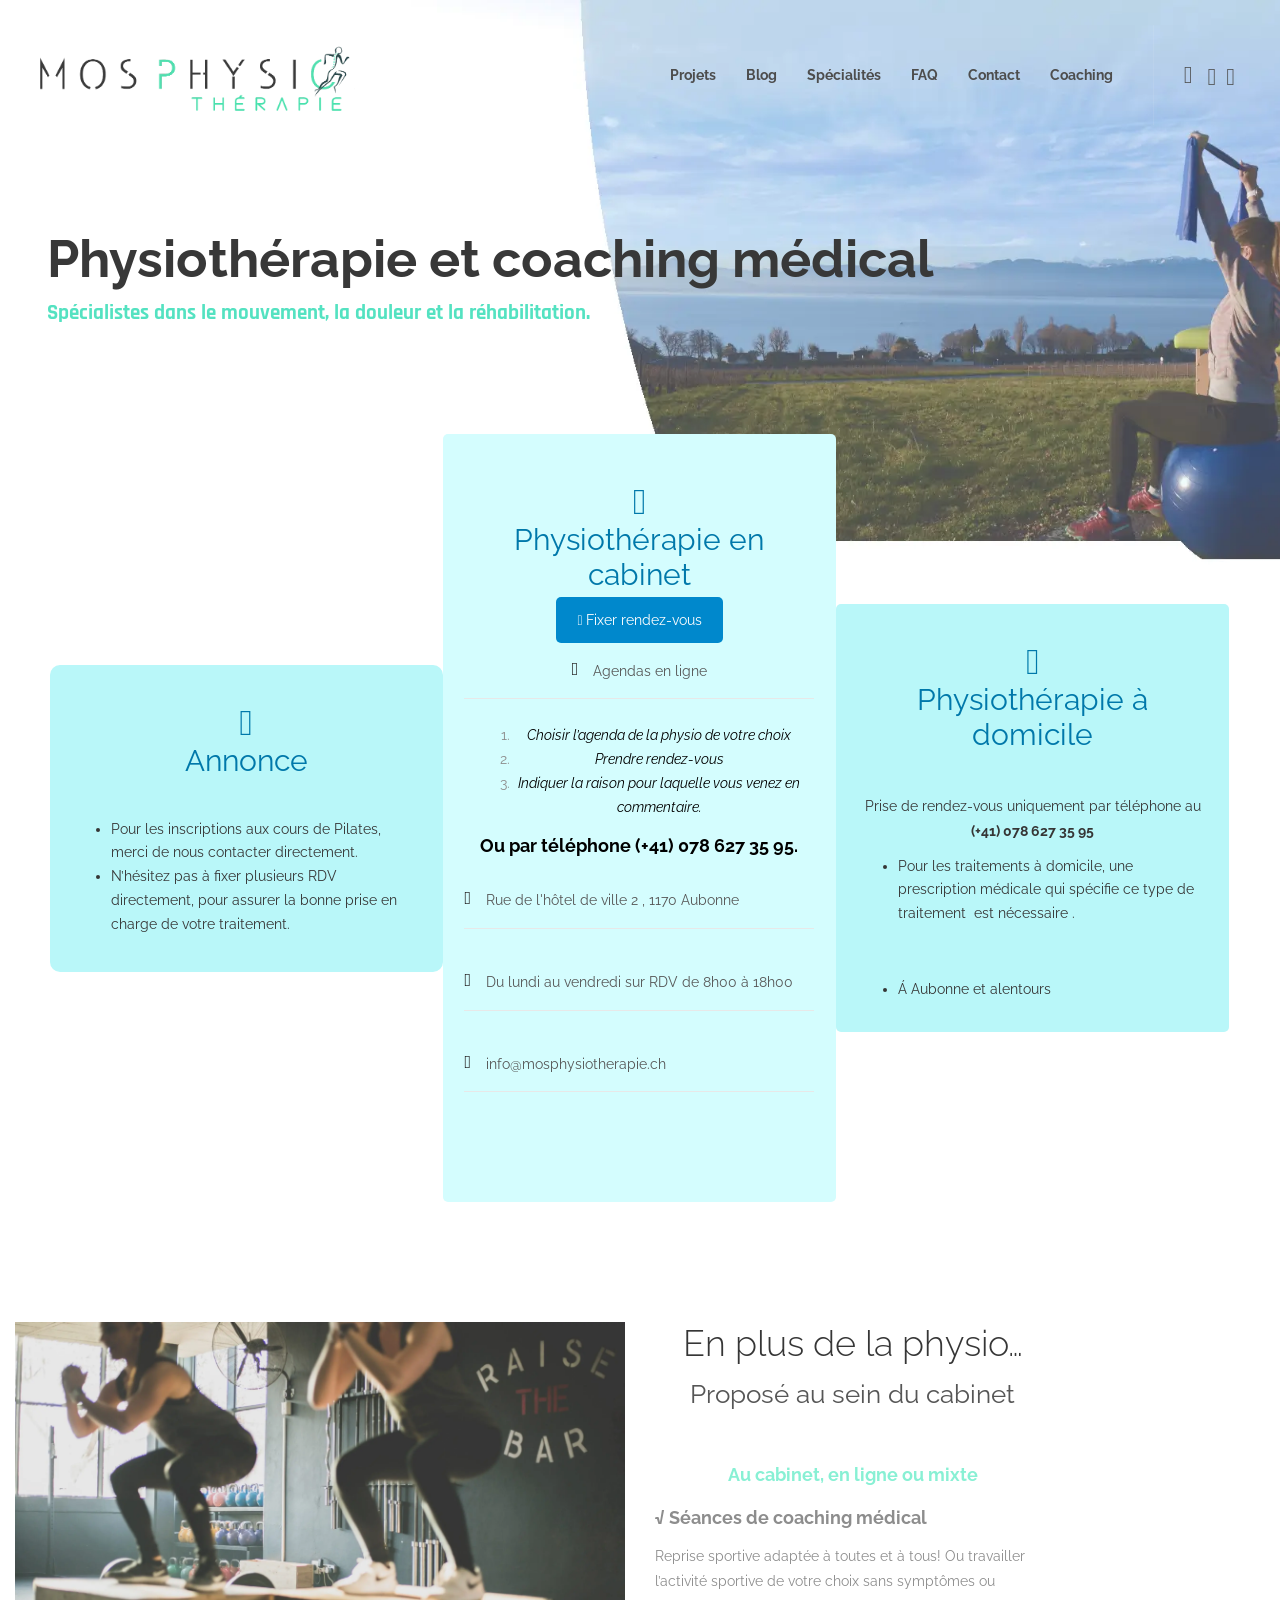
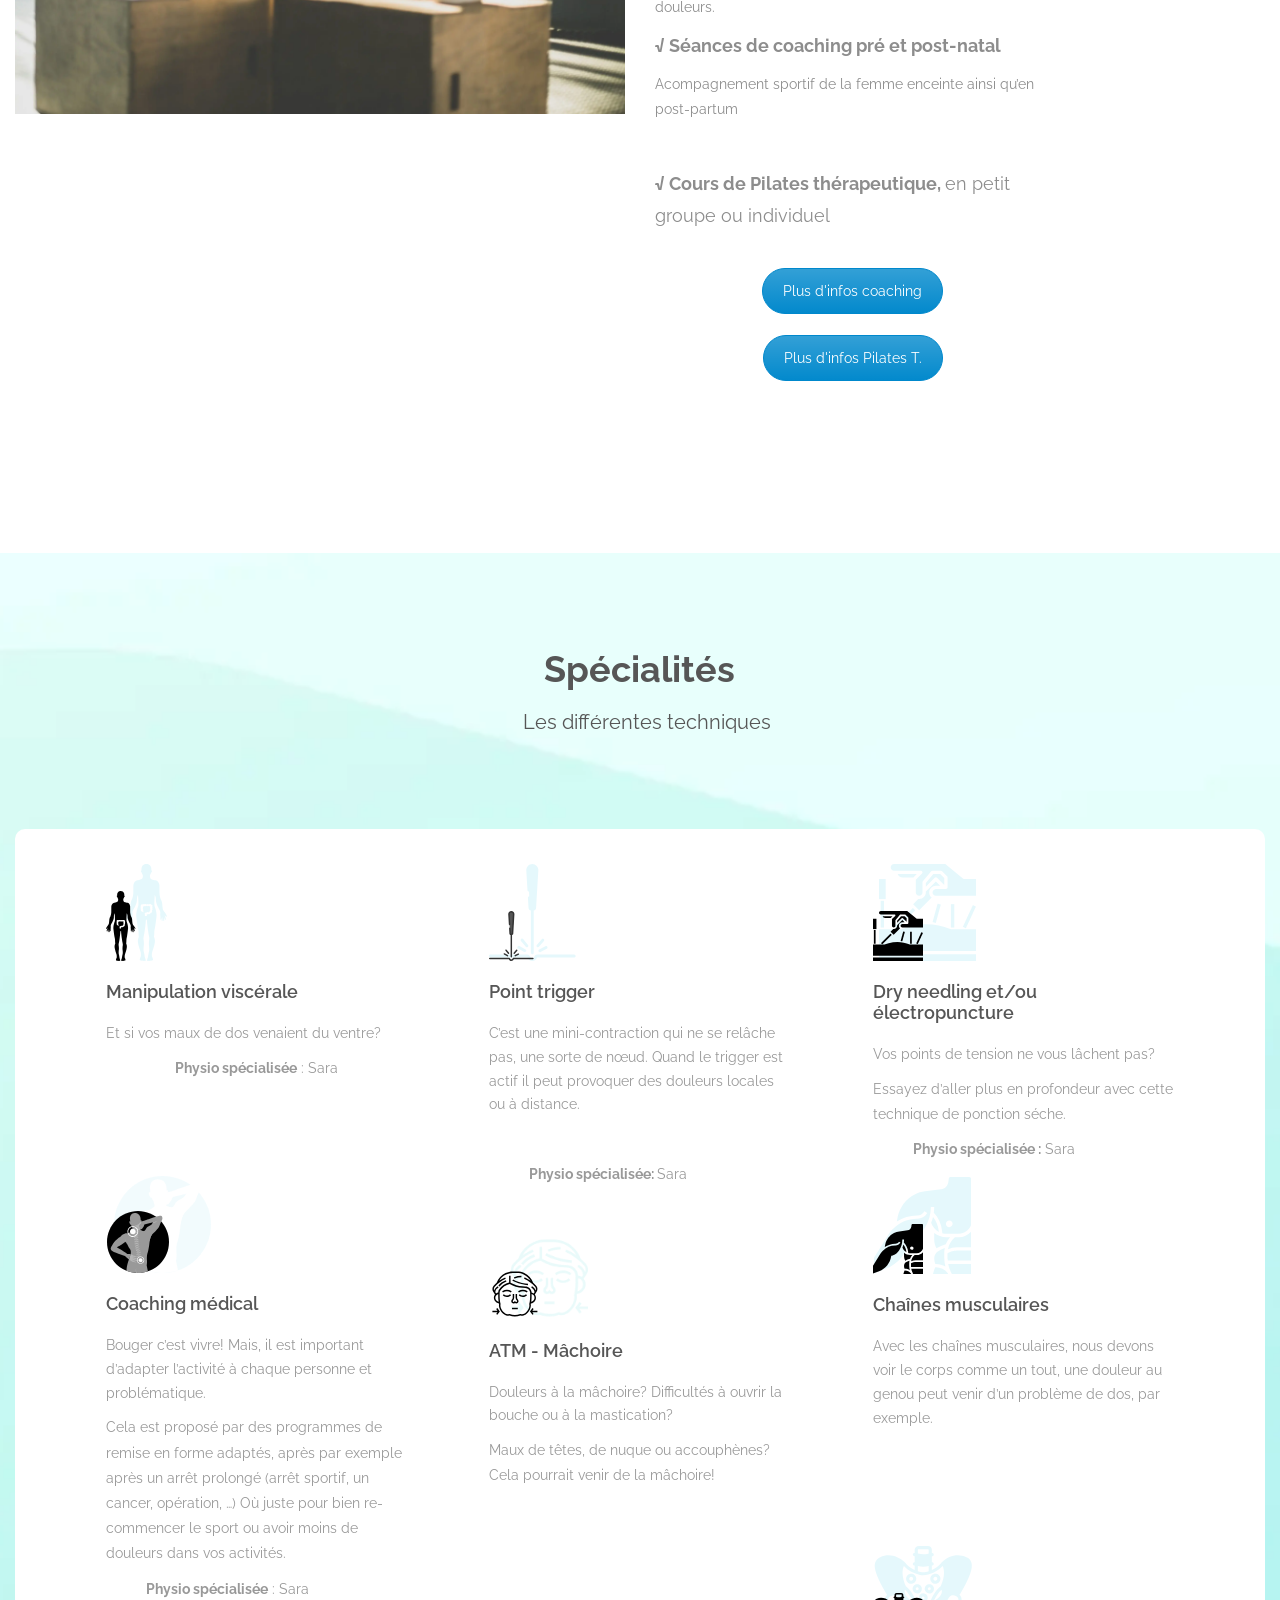
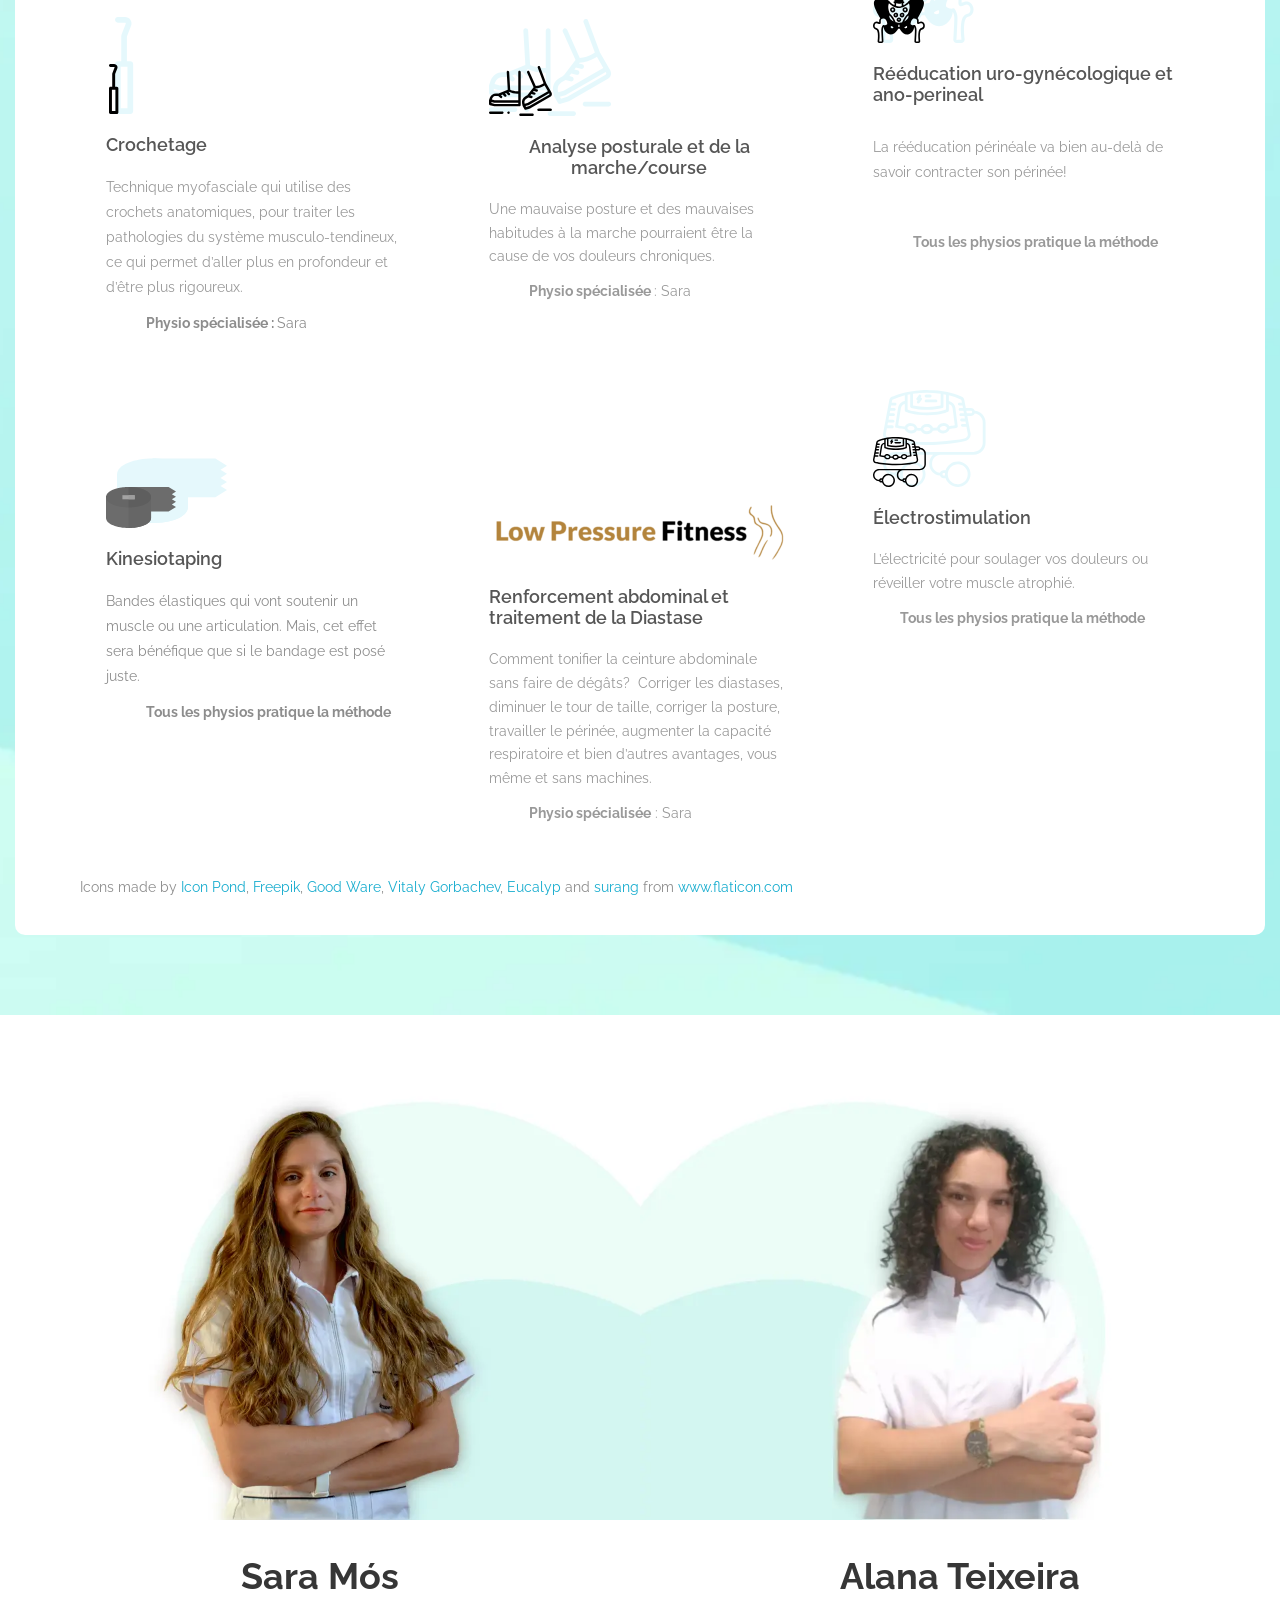
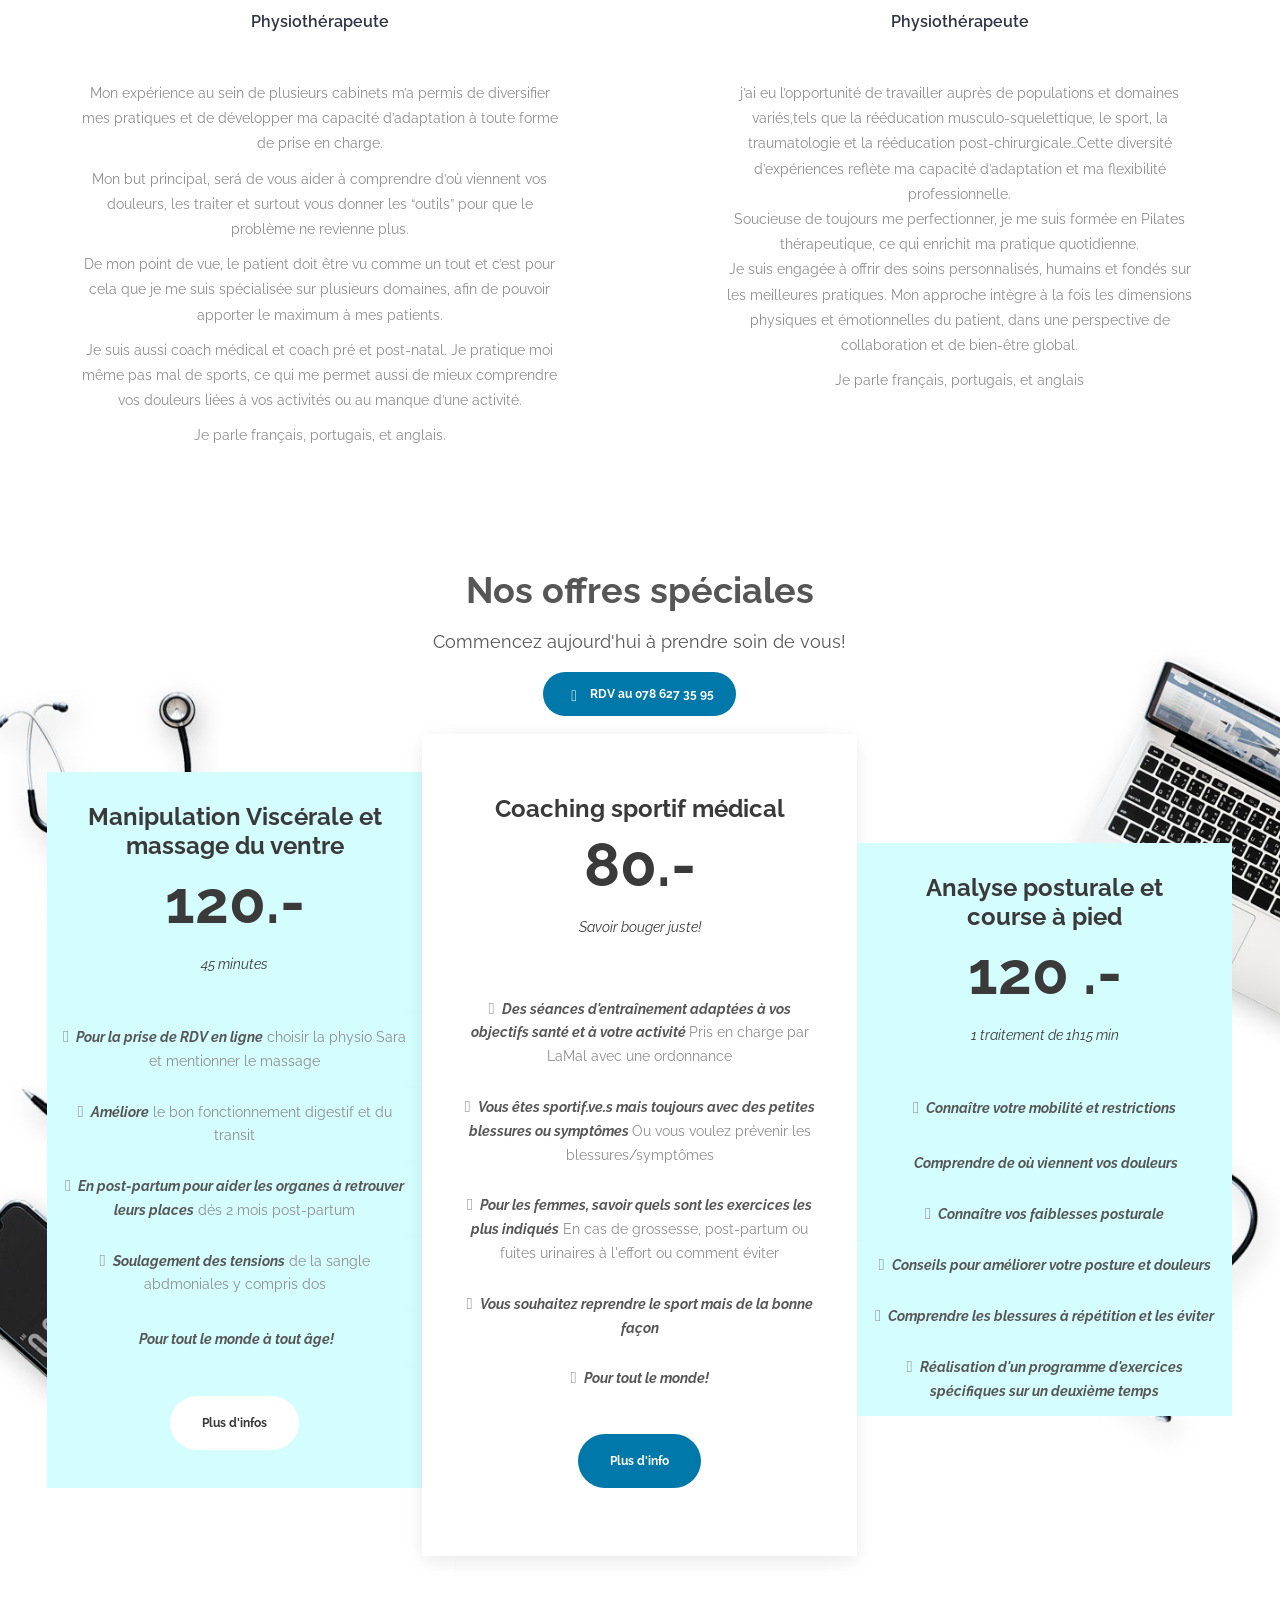
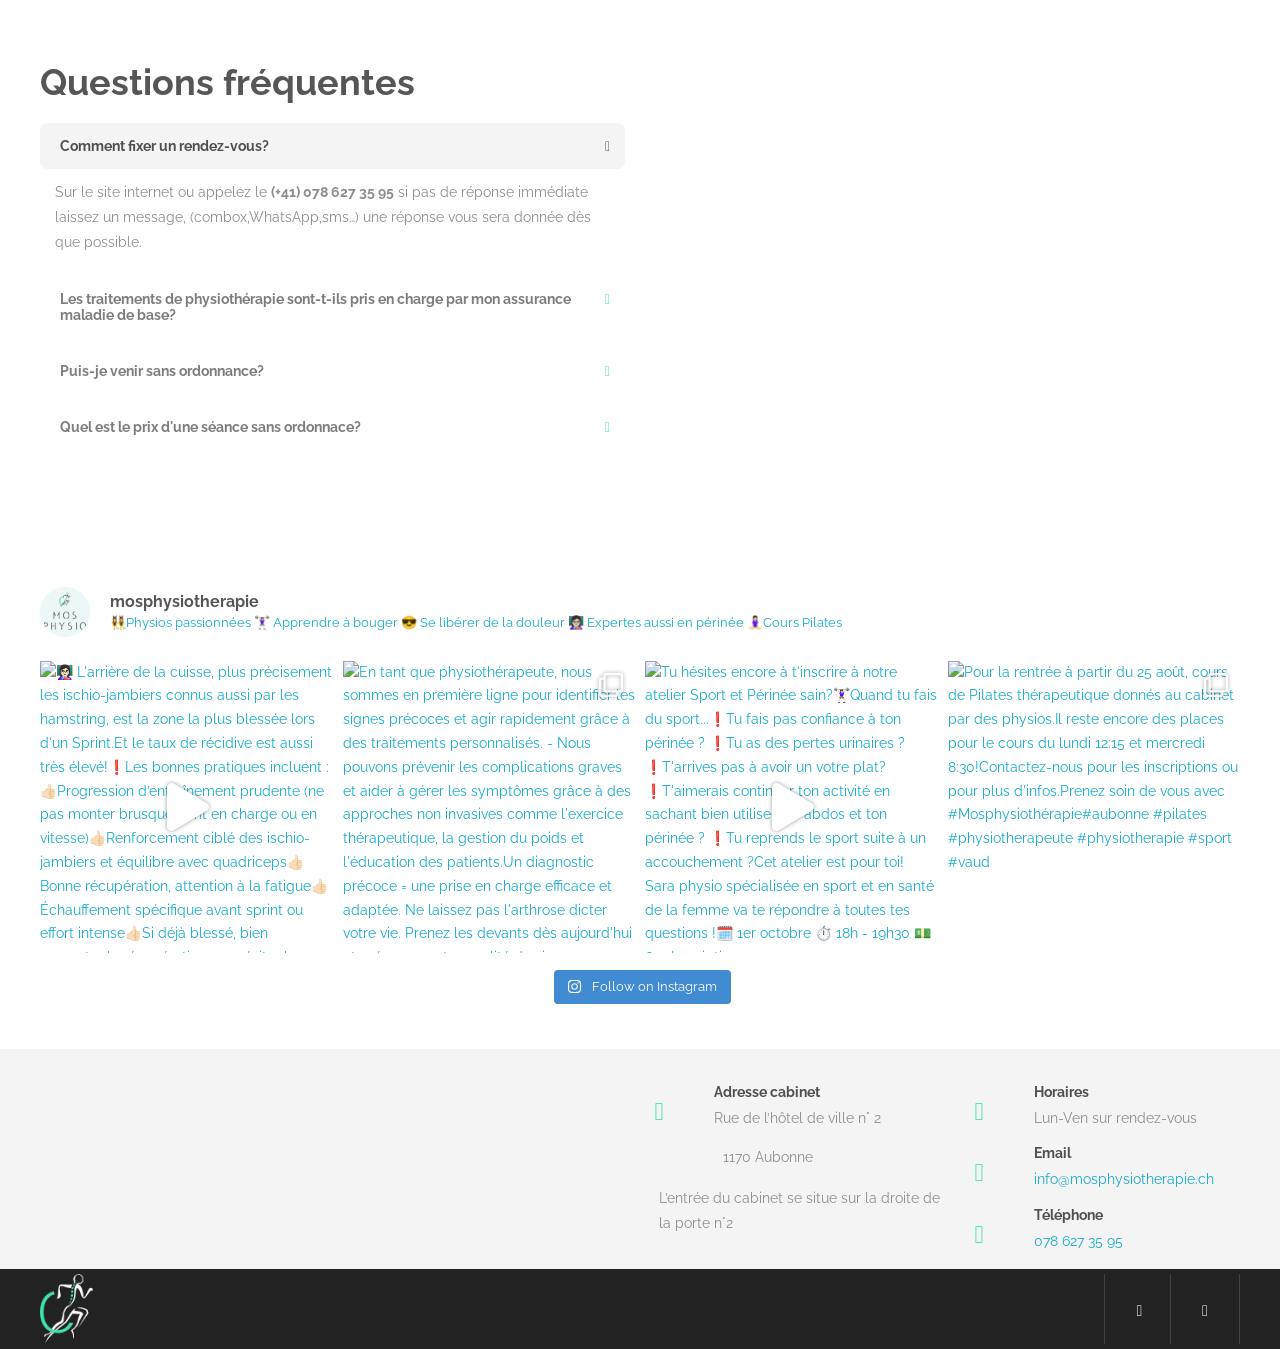
==== commit 8daf4e6e: "Fix email link, stray physiomos.ch link and canonical URLs The contact email showed info@mosphysioth" ====
--- a/index.html
+++ b/index.html
@@ -4,7 +4,7 @@
 <meta charset="UTF-8">
 <meta name="viewport" content="width=device-width, initial-scale=1">
 <title>Accueil | MosPhysiotherapie</title>
-<meta name="description" content="Physiothérapeutes à Aubonne, spécialisées dans le mouvement, la douleur, les lésions et le périnée. Prenez soin de vous avec MosPhysiothérapie!">
+<meta name="description" content="Physiothérapeutes à Aubonne, spécialisées dans le mouvement, la douleur, les lésions et le périnée. Prenez soin de vous avec PhysioMos!">
 <link rel="canonical" href="https://mosphysiotherapie.ch/">
 <meta property="og:locale" content="fr_FR">
 <meta property="og:type" content="website">
@@ -54,6 +54,22 @@
 
 </head>
 <body><div
+id=header-search class=sh-header-search><div
+class=sh-table-full><div
+class=sh-table-cell><div
+class=line-test><div
+class=container><form
+method=get class=sh-header-search-form action=https://mosphysiotherapie.ch/ >
+<input
+type=search class=sh-header-search-input placeholder="Search Here.." value name=s required>
+<button
+type=submit class=sh-header-search-submit>
+<i
+class=icon-magnifier></i>
+</button><div
+class="sh-header-search-close close-header-search">
+<i
+class=ti-close></i></div></form></div></div></div></div></div><div
 id=page-container class><div
 role=banner itemscope=itemscope itemtype=http://schema.org/WPHeader><header
 class="primary-mobile primary-mobile-light primary-mobile-light-noborder"><div
@@ -64,7 +80,7 @@
 class="sh-table-cell sh-group"><div
 class="header-logo sh-group-equal">
 <a
-href=./ class="header-logo-container sh-table-small" rel=home><div
+href=https://mosphysiotherapie.ch/ class="header-logo-container sh-table-small" rel=home><div
 class=sh-table-cell>
 <img
 class=sh-standard-logo src=images/logo.webp alt=MosPhysiotherapie height=120>
@@ -89,7 +105,16 @@
 class=sh-header-mobile-dropdown><div
 class="container sh-nav-container"><ul
 class=sh-nav-mobile></ul></div><div
-class="container sh-nav-container"></div><div
+class="container sh-nav-container"><div
+class=header-mobile-search><form
+role=search method=get class=header-mobile-form action=https://mosphysiotherapie.ch/ >
+<input
+class=header-mobile-form-input type=text placeholder="Search here.." value name=s required>
+<button
+type=submit class=header-mobile-form-submit>
+<i
+class=icon-magnifier></i>
+</button></form></div></div><div
 class=header-mobile-social-media>
 <a
 href=https://www.facebook.com/mosphysiotherapie  target = "_blank"  class=social-media-facebook>
@@ -109,7 +134,7 @@
 class="sh-table-cell sh-group"><div
 class="header-logo sh-group-equal">
 <a
-href=./ class="header-logo-container sh-table-small" rel=home><div
+href=https://mosphysiotherapie.ch/ class="header-logo-container sh-table-small" rel=home><div
 class=sh-table-cell>
 <img
 class=sh-standard-logo src=images/logo.webp alt=MosPhysiotherapie height=120>
@@ -121,11 +146,17 @@
 id=header-navigation class=header-standard-position><div
 class=sh-nav-container><ul
 id=menu-header-medical class=sh-nav><li
+id=menu-item-937 class="menu-item menu-item-type-post_type menu-item-object-page menu-item-937"><a
+href = "https://mosphysiotherapie.ch/projets-hors-cabinet-physiomos/">Projets</a></li>
+<li
+id=menu-item-31 class="menu-item menu-item-type-custom menu-item-object-custom menu-item-31"><a
+href = "https://mosphysiotherapie.ch/blog">Blog</a></li>
+<li
 id=menu-item-30 class="menu-item menu-item-type-custom menu-item-object-custom current-menu-item current_page_item menu-item-home menu-item-30"><a
-href = "#les-spécialités">Spécialités</a></li>
+href = "https://mosphysiotherapie.ch/#les-spécialités">Spécialités</a></li>
 <li
 id=menu-item-33 class="menu-item menu-item-type-custom menu-item-object-custom current-menu-item current_page_item menu-item-home menu-item-33"><a
-href = "#faq">FAQ</a></li>
+href = "https://mosphysiotherapie.ch/#faq">FAQ</a></li>
 <li
 id=menu-item-34 class="menu-item menu-item-type-custom menu-item-object-custom menu-item-34"><a
 href = "#contact">Contact</a></li>
@@ -136,6 +167,12 @@
 class="menu-item sh-nav-seperator"><a><i
 class="icon icon-list"></i></a></li>
 <li
+class="menu-item sh-nav-search sh-nav-special">
+<a
+href=#><i
+class="icon icon-magnifier"></i></a>
+</li>
+<li
 class="menu-item sh-nav-social sh-nav-special">
 <a
 href=https://www.facebook.com/mosphysiotherapie  target = "_blank"  class=social-media-facebook>
@@ -147,7 +184,23 @@
 class=icon-social-instagram></i>
 </a><div
 class=sh-clear></div>
-</li></ul></div></nav></div></div></div></div></div></header></div><div
+</li></ul></div></nav></div></div></div><div
+id=header-search class=sh-header-search><div
+class=sh-table-full><div
+class=sh-table-cell><div
+class=line-test><div
+class=container><form
+method=get class=sh-header-search-form action=https://mosphysiotherapie.ch/ >
+<input
+type=search class=sh-header-search-input placeholder="Search Here.." value name=s required>
+<button
+type=submit class=sh-header-search-submit>
+<i
+class=icon-magnifier></i>
+</button><div
+class="sh-header-search-close close-header-search">
+<i
+class=ti-close></i></div></form></div></div></div></div></div></div></div></header></div><div
 id=wrapper><div
 class=content-container><div
 class="container entry-content"><div
@@ -319,7 +372,11 @@
 style="font-size: 18px;">Au cabinet, en ligne ou mixte</span></strong></p><p><span
 style="font-size: 18px;"><strong>√ Séances de coaching médical</strong></span></p><p>Reprise sportive adaptée à toutes et à tous! Ou travailler l&#8217;activité sportive de votre choix sans symptômes ou douleurs.</p><p><span
 style="font-size: 18px;"><strong>√ Séances de coaching pré et post-natal</strong></span></p><p>Acompagnement sportif de la femme enceinte ainsi qu&#8217;en post-partum</p><p>&nbsp;</p><p><span
-style="font-size: 18px;"><strong>√ Cours de Pilates thérapeutique, </strong>en petit groupe ou individuel </span></p></div></div><style>.vc_column_2091673591:not(.vc_parallax):not(.jarallax){overflow:center!important;position:relative}</style></div></div></div><style>@media (max-width: 800px){#content .vc_row_1719986899, .sh-footer-template .vc_row_1719986899, .sh-header-template .vc_row_1719986899{padding:70px 30px 70px 30px!important}}</style></div><div
+style="font-size: 18px;"><strong>√ Cours de Pilates thérapeutique, </strong>en petit groupe ou individuel </span></p></div></div><div
+class="vc_btn3-container  wpb_animate_when_almost_visible wpb_flipInX flipInX vc_btn3-center" ><a
+class="vc_general vc_btn3 vc_btn3-size-md vc_btn3-shape-round vc_btn3-style-modern vc_btn3-color-primary" href=https://mosphysiotherapie.ch/ai-je-besoin-dun-coaching-medical-ou-sportif/ title target=_blank rel=noopener>Plus d'infos coaching</a></div><div
+class="vc_btn3-container  wpb_animate_when_almost_visible wpb_flipInX flipInX vc_btn3-center" ><a
+class="vc_general vc_btn3 vc_btn3-size-md vc_btn3-shape-round vc_btn3-style-modern vc_btn3-color-primary" href=https://mosphysiotherapie.ch/cours-de-pilates-therapeutique/ title>Plus d'infos Pilates T.</a></div><style>.vc_column_2091673591:not(.vc_parallax):not(.jarallax){overflow:center!important;position:relative}</style></div></div></div><style>@media (max-width: 800px){#content .vc_row_1719986899, .sh-footer-template .vc_row_1719986899, .sh-header-template .vc_row_1719986899{padding:70px 30px 70px 30px!important}}</style></div><div
 class="vc_row-full-width vc_clearfix"></div><div
 id=les-spécialités data-vc-full-width=true data-vc-full-width-init=false data-vc-stretch-content=true class="vc_row wpb_row vc_row-fluid vc_custom_1720280346407 vc_row-has-fill vc_row_1542939929"><div
 class="wpb_column vc_column_container vc_col-sm-12 vc_column_2071987269"><div
@@ -343,8 +400,9 @@
 class=wpb_wrapper style="width: 100%; max-width: 300px;margin-left: auto; margin-right: auto;"><div
 class="wpb_single_image wpb_content_element vc_align_left  vc_custom_1586772096004"><figure
 class="wpb_wrapper vc_figure">
-<div class="vc_single_image-wrapper   vc_box_border_grey"><img
-decoding=async width=127 height=97 src=images/icon-visceral.png class="vc_single_image-img attachment-full" alt=Humain></div></figure></div><div
+<a
+href=https://mosphysiotherapie.ch/et-si-vos-douleurs-de-dos-venait-du-ventre/ target=_self class="vc_single_image-wrapper   vc_box_border_grey"><img
+decoding=async width=127 height=97 src=images/icon-visceral.png class="vc_single_image-img attachment-full" alt=Humain></a></figure></div><div
 class="sh-empty-space vc_empty_space sh-empty-space-2OUE0fYAGB  " style="height: 20px">
 <span
 class=vc_empty_space_inner></span></div><div
@@ -378,8 +436,9 @@
 style="padding-left: 40px;"><strong>Physio spécialisée</strong> : Sara</p><p></div><style>#text-block-FM91Ux4sPG{color:#999;margin:0px 0px 15px 0px}#text-block-FM91Ux4sPG a:hover,#text-block-FM91Ux4sPG a:focus{color:#10a0c0}#text-block-FM91Ux4sPG .drop-cap{font-weight:bold;font-size:50px;display:block;float:left;margin:8px 10px 0 0}</style><div
 class="wpb_single_image wpb_content_element vc_align_left  vc_custom_1586772159482"><figure
 class="wpb_wrapper vc_figure">
-<div class="vc_single_image-wrapper   vc_box_border_grey"><img
-loading=lazy decoding=async width=127 height=97 src=images/icon-crochetage.png class="vc_single_image-img attachment-full" alt=Crochet></div></figure></div><div
+<a
+href=https://mosphysiotherapie.ch/le-crochetage/ target=_self class="vc_single_image-wrapper   vc_box_border_grey"><img
+loading=lazy decoding=async width=127 height=97 src=images/icon-crochetage.png class="vc_single_image-img attachment-full" alt=Crochet></a></figure></div><div
 class="sh-empty-space vc_empty_space sh-empty-space-WFXJGOwoBt  " style="height: 20px">
 <span
 class=vc_empty_space_inner></span></div><div
@@ -423,8 +482,9 @@
 class=wpb_wrapper style="width: 100%; max-width: 300px;margin-left: auto; margin-right: auto;"><div
 class="wpb_single_image wpb_content_element vc_align_left  vc_custom_1647516268984"><figure
 class="wpb_wrapper vc_figure">
-<div class="vc_single_image-wrapper   vc_box_border_grey"><img
-loading=lazy decoding=async width=127 height=97 src=images/icon-trigger.png class="vc_single_image-img attachment-full" alt="Aiguille d&#039;acupuncture"></div></figure></div><div
+<a
+href=https://mosphysiotherapie.ch/points-trigger/ target=_blank class="vc_single_image-wrapper   vc_box_border_grey"><img
+loading=lazy decoding=async width=127 height=97 src=images/icon-trigger.png class="vc_single_image-img attachment-full" alt="Aiguille d&#039;acupuncture"></a></figure></div><div
 class="sh-empty-space vc_empty_space sh-empty-space-xLtpq3b10K  " style="height: 20px">
 <span
 class=vc_empty_space_inner></span></div><div
@@ -442,8 +502,9 @@
 class=vc_empty_space_inner></span></div><div
 class="wpb_single_image wpb_content_element vc_align_left  vc_custom_1648656929198"><figure
 class="wpb_wrapper vc_figure">
-<div class="vc_single_image-wrapper   vc_box_border_grey"><img
-loading=lazy decoding=async width=127 height=97 src=images/icon-atm.png class="vc_single_image-img attachment-full" alt=Machoire></div></figure></div><div
+<a
+href=https://mosphysiotherapie.ch/latm-cest-quoi/ target=_self class="vc_single_image-wrapper   vc_box_border_grey"><img
+loading=lazy decoding=async width=127 height=97 src=images/icon-atm.png class="vc_single_image-img attachment-full" alt=Machoire></a></figure></div><div
 class="sh-empty-space vc_empty_space sh-empty-space-o48ZI0NWw3  " style="height: 20px">
 <span
 class=vc_empty_space_inner></span></div><div
@@ -486,8 +547,9 @@
 class=vc_empty_space_inner></span></div><div
 class="wpb_single_image wpb_content_element vc_align_left  vc_custom_1619850345393"><figure
 class="wpb_wrapper vc_figure">
-<div class="vc_single_image-wrapper   vc_box_border_grey"><img
-loading=lazy decoding=async width=300 height=67 src=images/logo-lpf.png class="vc_single_image-img attachment-medium" alt="low pressure fitness"></div></figure></div><div
+<a
+href=https://mosphysiotherapie.ch/le-low-pressure-fitness/ target=_self class="vc_single_image-wrapper   vc_box_border_grey"><img
+loading=lazy decoding=async width=300 height=67 src=images/logo-lpf.png class="vc_single_image-img attachment-medium" alt="low pressure fitness"></a></figure></div><div
 class="sh-empty-space vc_empty_space sh-empty-space-J4jQSdXmaw  " style="height: 20px">
 <span
 class=vc_empty_space_inner></span></div><div
@@ -505,8 +567,9 @@
 class=wpb_wrapper style="width: 100%; max-width: 300px;margin-left: auto; margin-right: auto;"><div
 class="wpb_single_image wpb_content_element vc_align_left  vc_custom_1586768920777"><figure
 class="wpb_wrapper vc_figure">
-<div class="vc_single_image-wrapper   vc_box_border_grey"><img
-loading=lazy decoding=async width=127 height=97 src=images/icon-dry-needling.png class="vc_single_image-img attachment-full" alt="soins de santé et médecine"></div></figure></div><div
+<a
+href=https://mosphysiotherapie.ch/le-dry-needling/ target=_self class="vc_single_image-wrapper   vc_box_border_grey"><img
+loading=lazy decoding=async width=127 height=97 src=images/icon-dry-needling.png class="vc_single_image-img attachment-full" alt="soins de santé et médecine"></a></figure></div><div
 class="sh-empty-space vc_empty_space sh-empty-space-pTF4hMxyQ9  " style="height: 20px">
 <span
 class=vc_empty_space_inner></span></div><div
@@ -521,8 +584,9 @@
 style="padding-left: 40px;"><strong>Physio spécialisée :</strong> Sara</p><p></div><style>#text-block-HySmTCXVt5{color:#999;margin:0px 0px 15px 0px}#text-block-HySmTCXVt5 a:hover,#text-block-HySmTCXVt5 a:focus{color:#10a0c0}#text-block-HySmTCXVt5 .drop-cap{font-weight:bold;font-size:50px;display:block;float:left;margin:8px 10px 0 0}</style><div
 class="wpb_single_image wpb_content_element vc_align_left  vc_custom_1586878899838"><figure
 class="wpb_wrapper vc_figure">
-<div class="vc_single_image-wrapper   vc_box_border_grey"><img
-loading=lazy decoding=async width=127 height=97 src=images/icon-muscles.png class="vc_single_image-img attachment-full" alt=muscle></div></figure></div><div
+<a
+href=https://mosphysiotherapie.ch/les-chaines-musculaires/ target=_self class="vc_single_image-wrapper   vc_box_border_grey"><img
+loading=lazy decoding=async width=127 height=97 src=images/icon-muscles.png class="vc_single_image-img attachment-full" alt=muscle></a></figure></div><div
 class="sh-empty-space vc_empty_space sh-empty-space-gr3eDRXFh4  " style="height: 20px">
 <span
 class=vc_empty_space_inner></span></div><div
@@ -542,8 +606,9 @@
 class=vc_empty_space_inner></span></div><div
 class="wpb_single_image wpb_content_element vc_align_left  vc_custom_1586699141908"><figure
 class="wpb_wrapper vc_figure">
-<div class="vc_single_image-wrapper   vc_box_border_grey"><img
-loading=lazy decoding=async width=127 height=97 src=images/icon-pelvis.png class="vc_single_image-img attachment-full" alt=Bassin></div></figure></div><div
+<a
+href=https://mosphysiotherapie.ch/traitement-en-uro-gyneco/ target=_self class="vc_single_image-wrapper   vc_box_border_grey"><img
+loading=lazy decoding=async width=127 height=97 src=images/icon-pelvis.png class="vc_single_image-img attachment-full" alt=Bassin></a></figure></div><div
 class="sh-empty-space vc_empty_space sh-empty-space-1Y8Uob54lc  " style="height: 20px">
 <span
 class=vc_empty_space_inner></span></div><div
@@ -788,7 +853,11 @@
 class=icon-arrow-right-circle></i>
 <span
 class=sh-pricing-amount>Pour tout le monde!</span>
-<span></span></div></div></div></div><style>#pricing-in7y2tV06r .sh-pricing-button span{font-size:12px!important}#pricing-in7y2tV06r .sh-pricing-button span{color:#ffffff!important}#pricing-in7y2tV06r .sh-pricing-button:hover span,#pricing-in7y2tV06r .sh-pricing-button:focus span{color:#363636!important}#pricing-in7y2tV06r .sh-pricing-button{border:2px solid rgba(0,0,0,0.01)!important;background-color:#0078aa!important}#pricing-in7y2tV06r .sh-pricing-button:hover,#pricing-in7y2tV06r .sh-pricing-button:focus{border:2px solid #0078aa!important;background-color:rgba(0,0,0,0.01)!important}#pricing-in7y2tV06r.sh-pricing-style1 .sh-pricing-top,#pricing-in7y2tV06r.sh-pricing-style2 .sh-pricing-top,#pricing-in7y2tV06r.sh-pricing-style4 .sh-pricing-top,#pricing-in7y2tV06r.sh-pricing-style1 .sh-pricing-name h2,#pricing-in7y2tV06r.sh-pricing-style2 .sh-pricing-name h2,#pricing-in7y2tV06r.sh-pricing-style3 .sh-pricing-name h2,#pricing-in7y2tV06r.sh-pricing-style4 .sh-pricing-name h2{color:#3a3a3a!important}#pricing-in7y2tV06r .sh-pricing-icon,#pricing-in7y2tV06r{background-color:#fff}#pricing-in7y2tV06r,#pricing-in7y2tV06r .sh-pricing-content-item,#pricing-in7y2tV06r .sh-pricing-style3 .sh-pricing-content-item:first-child,#pricing-in7y2tV06r .sh-pricing-style4 .sh-pricing-content-item:first-child{border-color:rgba(245,245,245,0.01)!important}#pricing-in7y2tV06r.sh-pricing-style1 .sh-pricing-top,#pricing-in7y2tV06r.sh-pricing-style2 .sh-pricing-top,#pricing-in7y2tV06r.sh-pricing-style3 .sh-pricing-name,#pricing-in7y2tV06r .sh-pricing-button1{background-color:#47c9e5}#pricing-in7y2tV06r.sh-pricing-20 .sh-pricing-name:after{border-top-color:#47c9e5}#pricing-in7y2tV06r .sh-pricing-button2{color:#47c9e5}</style><style>@media (max-width: 800px){.vc_column_662973232>.vc_column-inner>.wpb_wrapper{margin-left:auto!important;margin-right:auto!important}}</style></div></div></div><div
+<span></span></div></div><div
+class=sh-pricing-bottom><a
+href=https://mosphysiotherapie.ch/ai-je-besoin-dun-coaching-medical-ou-sportif/ class="sh-pricing-button sh-pricing-button-style2">
+<span>Plus d&#039;info</span>
+</a></div></div></div><style>#pricing-in7y2tV06r .sh-pricing-button span{font-size:12px!important}#pricing-in7y2tV06r .sh-pricing-button span{color:#ffffff!important}#pricing-in7y2tV06r .sh-pricing-button:hover span,#pricing-in7y2tV06r .sh-pricing-button:focus span{color:#363636!important}#pricing-in7y2tV06r .sh-pricing-button{border:2px solid rgba(0,0,0,0.01)!important;background-color:#0078aa!important}#pricing-in7y2tV06r .sh-pricing-button:hover,#pricing-in7y2tV06r .sh-pricing-button:focus{border:2px solid #0078aa!important;background-color:rgba(0,0,0,0.01)!important}#pricing-in7y2tV06r.sh-pricing-style1 .sh-pricing-top,#pricing-in7y2tV06r.sh-pricing-style2 .sh-pricing-top,#pricing-in7y2tV06r.sh-pricing-style4 .sh-pricing-top,#pricing-in7y2tV06r.sh-pricing-style1 .sh-pricing-name h2,#pricing-in7y2tV06r.sh-pricing-style2 .sh-pricing-name h2,#pricing-in7y2tV06r.sh-pricing-style3 .sh-pricing-name h2,#pricing-in7y2tV06r.sh-pricing-style4 .sh-pricing-name h2{color:#3a3a3a!important}#pricing-in7y2tV06r .sh-pricing-icon,#pricing-in7y2tV06r{background-color:#fff}#pricing-in7y2tV06r,#pricing-in7y2tV06r .sh-pricing-content-item,#pricing-in7y2tV06r .sh-pricing-style3 .sh-pricing-content-item:first-child,#pricing-in7y2tV06r .sh-pricing-style4 .sh-pricing-content-item:first-child{border-color:rgba(245,245,245,0.01)!important}#pricing-in7y2tV06r.sh-pricing-style1 .sh-pricing-top,#pricing-in7y2tV06r.sh-pricing-style2 .sh-pricing-top,#pricing-in7y2tV06r.sh-pricing-style3 .sh-pricing-name,#pricing-in7y2tV06r .sh-pricing-button1{background-color:#47c9e5}#pricing-in7y2tV06r.sh-pricing-20 .sh-pricing-name:after{border-top-color:#47c9e5}#pricing-in7y2tV06r .sh-pricing-button2{color:#47c9e5}</style><style>@media (max-width: 800px){.vc_column_662973232>.vc_column-inner>.wpb_wrapper{margin-left:auto!important;margin-right:auto!important}}</style></div></div></div><div
 class="wpb_column vc_column_container vc_col-sm-4 vc_column_431745528"><div
 class="vc_column-inner "><div
 class=wpb_wrapper style="width: 100%; max-width: 440px;margin-left: auto; margin-right: auto;"><div
@@ -933,12 +1002,12 @@
 class=wpb_wrapper><div
 class="wpb_text_column wpb_content_element " ><div
 class=wpb_wrapper><div
-id=sb_instagram  class="sbi_static sbi sbi_mob_col_1 sbi_tab_col_2 sbi_col_4 sbi_width_resp" style="padding-bottom: 10px;width: 100%;" data-feedid=sbi_mosphysiotherapie#4  data-res=auto data-cols=4 data-colsmobile=1 data-colstablet=2 data-num=4 data-nummobile data-item-padding=5 data-shortcode-atts={&quot;cachetime&quot;:30}  data-postid=261 data-locatornonce=bd11860223 data-sbi-flags=favorLocal,gdpr><div
+id=sb_instagram  class="sbi sbi_mob_col_1 sbi_tab_col_2 sbi_col_4 sbi_width_resp" style="padding-bottom: 10px;width: 100%;" data-feedid=sbi_mosphysiotherapie#4  data-res=auto data-cols=4 data-colsmobile=1 data-colstablet=2 data-num=4 data-nummobile data-item-padding=5 data-shortcode-atts={&quot;cachetime&quot;:30}  data-postid=261 data-locatornonce=bd11860223 data-sbi-flags=favorLocal,gdpr><div
 class="sb_instagram_header "   >
 <a
 class=sbi_header_link target=_blank rel="nofollow noopener" href=https://www.instagram.com/mosphysiotherapie/ title=@mosphysiotherapie><div
 class=sbi_header_text><div
-class=sbi_header_img><div
+class=sbi_header_img  data-avatar-url="https://scontent-cdg4-2.xx.fbcdn.net/v/t51.2885-15/463622430_786356073545700_639739264366558728_n.jpg?_nc_cat=103&amp;ccb=1-7&amp;_nc_sid=7d201b&amp;_nc_eui2=AeEQOWwspMtv6qgCQZ3a-ux5xyRC7fH5CKvHJELt8fkIqwzbf1825JV2lYVYybTKy89AawizoDGrzY4oyfYVL-8M&amp;_nc_ohc=czd0O1WpIuEQ7kNvwHHBD9b&amp;_nc_oc=Adn4aOzeil9ookH9WUS0Qk5efXx6FHi8AnAOqePI-MQIYszdXQgJyIcJpw3vaES0GNo&amp;_nc_zt=23&amp;_nc_ht=scontent-cdg4-2.xx&amp;edm=AL-3X8kEAAAA&amp;oh=00_AflPgaT8rVfL2BU6d6to8jhpp5G-6EpB1Xvlur1IQwFEXQ&amp;oe=693CE863"><div
 class=sbi_header_img_hover  ><svg
 class="sbi_new_logo fa-instagram fa-w-14" aria-hidden=true data-fa-processed aria-label=Instagram data-prefix=fab data-icon=instagram role=img viewBox="0 0 448 512">
 <path
@@ -953,6 +1022,64 @@
 👩🏻‍🏫 Expertes aussi en périnée<br>
 🧘🏻‍♀️Cours Pilates</p></div></div>
 </a></div><div
+id=sbi_images  style="gap: 10px;"><div
+class="sbi_item sbi_type_video sbi_new sbi_transition" id=sbi_17864081052488016 data-date=1761297699><div
+class=sbi_photo_wrap>
+<a
+class=sbi_photo href=https://www.instagram.com/reel/DQL8-_LjIgy/ target=_blank rel="noopener nofollow" data-full-res="https://scontent-cdg4-1.cdninstagram.com/v/t51.82787-15/569362388_18091341133844229_5285607034465196671_n.jpg?stp=dst-jpg_e35_tt6&#038;_nc_cat=108&#038;ccb=7-5&#038;_nc_sid=18de74&#038;efg=eyJlZmdfdGFnIjoiQ0xJUFMuYmVzdF9pbWFnZV91cmxnZW4uQzMifQ%3D%3D&#038;_nc_eui2=AeHizrYdV91rnF-gwbaMkm_YGcAcE5gcJlsZwBwTmBwmW7MuqDRYJnjglyXEHzHngkmI71qhus5CfKiK8HrHRxlz&#038;_nc_ohc=Y78uPOSwczcQ7kNvwHFIOnU&#038;_nc_oc=AdnQhxrhNFsTgZOb9YiE_s1p12rAls6_eSpG1re534s_DgqRqG_5TXoG08JWMvF-AxU&#038;_nc_zt=23&#038;_nc_ht=scontent-cdg4-1.cdninstagram.com&#038;edm=AM6HXa8EAAAA&#038;_nc_gid=zCQgm1B_oRIum9rYkKeAFA&#038;oh=00_AfkVA_sho5sMKXrcDSYQ2iQLQChj6Fl0-DpMFMM_4tIWqw&#038;oe=693D0CF7" data-img-src-set="{&quot;d&quot;:&quot;https:\/\/scontent-cdg4-1.cdninstagram.com\/v\/t51.82787-15\/569362388_18091341133844229_5285607034465196671_n.jpg?stp=dst-jpg_e35_tt6&amp;_nc_cat=108&amp;ccb=7-5&amp;_nc_sid=18de74&amp;efg=eyJlZmdfdGFnIjoiQ0xJUFMuYmVzdF9pbWFnZV91cmxnZW4uQzMifQ%3D%3D&amp;_nc_eui2=AeHizrYdV91rnF-gwbaMkm_YGcAcE5gcJlsZwBwTmBwmW7MuqDRYJnjglyXEHzHngkmI71qhus5CfKiK8HrHRxlz&amp;_nc_ohc=Y78uPOSwczcQ7kNvwHFIOnU&amp;_nc_oc=AdnQhxrhNFsTgZOb9YiE_s1p12rAls6_eSpG1re534s_DgqRqG_5TXoG08JWMvF-AxU&amp;_nc_zt=23&amp;_nc_ht=scontent-cdg4-1.cdninstagram.com&amp;edm=AM6HXa8EAAAA&amp;_nc_gid=zCQgm1B_oRIum9rYkKeAFA&amp;oh=00_AfkVA_sho5sMKXrcDSYQ2iQLQChj6Fl0-DpMFMM_4tIWqw&amp;oe=693D0CF7&quot;,&quot;150&quot;:&quot;https:\/\/scontent-cdg4-1.cdninstagram.com\/v\/t51.82787-15\/569362388_18091341133844229_5285607034465196671_n.jpg?stp=dst-jpg_e35_tt6&amp;_nc_cat=108&amp;ccb=7-5&amp;_nc_sid=18de74&amp;efg=eyJlZmdfdGFnIjoiQ0xJUFMuYmVzdF9pbWFnZV91cmxnZW4uQzMifQ%3D%3D&amp;_nc_eui2=AeHizrYdV91rnF-gwbaMkm_YGcAcE5gcJlsZwBwTmBwmW7MuqDRYJnjglyXEHzHngkmI71qhus5CfKiK8HrHRxlz&amp;_nc_ohc=Y78uPOSwczcQ7kNvwHFIOnU&amp;_nc_oc=AdnQhxrhNFsTgZOb9YiE_s1p12rAls6_eSpG1re534s_DgqRqG_5TXoG08JWMvF-AxU&amp;_nc_zt=23&amp;_nc_ht=scontent-cdg4-1.cdninstagram.com&amp;edm=AM6HXa8EAAAA&amp;_nc_gid=zCQgm1B_oRIum9rYkKeAFA&amp;oh=00_AfkVA_sho5sMKXrcDSYQ2iQLQChj6Fl0-DpMFMM_4tIWqw&amp;oe=693D0CF7&quot;,&quot;320&quot;:&quot;https:\/\/scontent-cdg4-1.cdninstagram.com\/v\/t51.82787-15\/569362388_18091341133844229_5285607034465196671_n.jpg?stp=dst-jpg_e35_tt6&amp;_nc_cat=108&amp;ccb=7-5&amp;_nc_sid=18de74&amp;efg=eyJlZmdfdGFnIjoiQ0xJUFMuYmVzdF9pbWFnZV91cmxnZW4uQzMifQ%3D%3D&amp;_nc_eui2=AeHizrYdV91rnF-gwbaMkm_YGcAcE5gcJlsZwBwTmBwmW7MuqDRYJnjglyXEHzHngkmI71qhus5CfKiK8HrHRxlz&amp;_nc_ohc=Y78uPOSwczcQ7kNvwHFIOnU&amp;_nc_oc=AdnQhxrhNFsTgZOb9YiE_s1p12rAls6_eSpG1re534s_DgqRqG_5TXoG08JWMvF-AxU&amp;_nc_zt=23&amp;_nc_ht=scontent-cdg4-1.cdninstagram.com&amp;edm=AM6HXa8EAAAA&amp;_nc_gid=zCQgm1B_oRIum9rYkKeAFA&amp;oh=00_AfkVA_sho5sMKXrcDSYQ2iQLQChj6Fl0-DpMFMM_4tIWqw&amp;oe=693D0CF7&quot;,&quot;640&quot;:&quot;https:\/\/scontent-cdg4-1.cdninstagram.com\/v\/t51.82787-15\/569362388_18091341133844229_5285607034465196671_n.jpg?stp=dst-jpg_e35_tt6&amp;_nc_cat=108&amp;ccb=7-5&amp;_nc_sid=18de74&amp;efg=eyJlZmdfdGFnIjoiQ0xJUFMuYmVzdF9pbWFnZV91cmxnZW4uQzMifQ%3D%3D&amp;_nc_eui2=AeHizrYdV91rnF-gwbaMkm_YGcAcE5gcJlsZwBwTmBwmW7MuqDRYJnjglyXEHzHngkmI71qhus5CfKiK8HrHRxlz&amp;_nc_ohc=Y78uPOSwczcQ7kNvwHFIOnU&amp;_nc_oc=AdnQhxrhNFsTgZOb9YiE_s1p12rAls6_eSpG1re534s_DgqRqG_5TXoG08JWMvF-AxU&amp;_nc_zt=23&amp;_nc_ht=scontent-cdg4-1.cdninstagram.com&amp;edm=AM6HXa8EAAAA&amp;_nc_gid=zCQgm1B_oRIum9rYkKeAFA&amp;oh=00_AfkVA_sho5sMKXrcDSYQ2iQLQChj6Fl0-DpMFMM_4tIWqw&amp;oe=693D0CF7&quot;}">
+<span
+class=sbi-screenreader>👩🏻‍🏫 L&#039;arrière de la cuisse, plus pré</span>
+<svg
+style="color: rgba(255,255,255,1)" class="svg-inline--fa fa-play fa-w-14 sbi_playbtn" aria-label=Play aria-hidden=true data-fa-processed data-prefix=fa data-icon=play role=presentation xmlns=http://www.w3.org/2000/svg viewBox="0 0 448 512"><path
+fill=currentColor d="M424.4 214.7L72.4 6.6C43.8-10.3 0 6.1 0 47.9V464c0 37.5 40.7 60.1 72.4 41.3l352-208c31.4-18.5 31.5-64.1 0-82.6z"></path></svg>  <img
+decoding=async src=https://scontent-cdg4-1.cdninstagram.com/v/t51.82787-15/569362388_18091341133844229_5285607034465196671_n.jpg?stp=dst-jpg_e35_tt6&_nc_cat=108&ccb=7-5&_nc_sid=18de74&efg=eyJlZmdfdGFnIjoiQ0xJUFMuYmVzdF9pbWFnZV91cmxnZW4uQzMifQ%3D%3D&_nc_eui2=AeHizrYdV91rnF-gwbaMkm_YGcAcE5gcJlsZwBwTmBwmW7MuqDRYJnjglyXEHzHngkmI71qhus5CfKiK8HrHRxlz&_nc_ohc=Y78uPOSwczcQ7kNvwHFIOnU&_nc_oc=AdnQhxrhNFsTgZOb9YiE_s1p12rAls6_eSpG1re534s_DgqRqG_5TXoG08JWMvF-AxU&_nc_zt=23&_nc_ht=scontent-cdg4-1.cdninstagram.com&edm=AM6HXa8EAAAA&_nc_gid=zCQgm1B_oRIum9rYkKeAFA&oh=00_AfkVA_sho5sMKXrcDSYQ2iQLQChj6Fl0-DpMFMM_4tIWqw&oe=693D0CF7 alt="👩🏻‍🏫 L&#039;arrière de la cuisse, plus précisement les ischio-jambiers connus aussi par les hamstring, est la zone la plus blessée lors d&#039;un Sprint.Et le taux de récidive est aussi très élevé!❗Les bonnes pratiques incluent :👍🏻Progression d’entraînement prudente (ne pas monter brusquement en charge ou en vitesse)👍🏻Renforcement ciblé des ischio-jambiers et équilibre avec quadriceps👍🏻Bonne récupération, attention à la fatigue👍🏻Échauffement spécifique avant sprint ou effort intense👍🏻Si déjà blessé, bien respecter la récupération pour éviter la récidiveAu cabinet nous pouvons vous aider à éviter ce genre de blessures avec un programme spécifique et personnalisé!N&#039;hésitez pas à nous contacter pour plus d&#039;infos !#Mosphysiothérapie#aubonne #physiotherapie #sport #coaching #sporttips #lesions #physiosport #déchirures #blessures #rehabilitation #vaud">
+</a></div></div><div
+class="sbi_item sbi_type_carousel sbi_new sbi_transition" id=sbi_18359441683080770 data-date=1760259647><div
+class=sbi_photo_wrap>
+<a
+class=sbi_photo href=https://www.instagram.com/p/DPtBA35jBLl/ target=_blank rel="noopener nofollow" data-full-res="https://scontent-cdg4-1.cdninstagram.com/v/t51.82787-15/562007212_18089551240844229_6634434954267496301_n.webp?stp=dst-jpg_e35_tt6&#038;_nc_cat=102&#038;ccb=7-5&#038;_nc_sid=18de74&#038;efg=eyJlZmdfdGFnIjoiQ0FST1VTRUxfSVRFTS5iZXN0X2ltYWdlX3VybGdlbi5DMyJ9&#038;_nc_eui2=AeF5eShuwRhRgAqLPQkkbuB_Z-7bWBdrnrhn7ttYF2ueuJTa3GgFz-Z_ESizO7yyYHqs0xEhjPMlg1NaKXOciYR6&#038;_nc_ohc=wWSpol8tMmUQ7kNvwHMqfvI&#038;_nc_oc=Adlqjn90kpz7uNheP5nF6PSBD1v92Bx6Y1XBQW6lFcZRASVvoPpFzqoSvTkk4hJCPhM&#038;_nc_zt=23&#038;_nc_ht=scontent-cdg4-1.cdninstagram.com&#038;edm=AM6HXa8EAAAA&#038;_nc_gid=zCQgm1B_oRIum9rYkKeAFA&#038;oh=00_AfnWw1NY2czG8J2Kivo_NHc_ZDiFSAKRXERv5Vh7ZWIsmQ&#038;oe=693D125E" data-img-src-set="{&quot;d&quot;:&quot;https:\/\/scontent-cdg4-1.cdninstagram.com\/v\/t51.82787-15\/562007212_18089551240844229_6634434954267496301_n.webp?stp=dst-jpg_e35_tt6&amp;_nc_cat=102&amp;ccb=7-5&amp;_nc_sid=18de74&amp;efg=eyJlZmdfdGFnIjoiQ0FST1VTRUxfSVRFTS5iZXN0X2ltYWdlX3VybGdlbi5DMyJ9&amp;_nc_eui2=AeF5eShuwRhRgAqLPQkkbuB_Z-7bWBdrnrhn7ttYF2ueuJTa3GgFz-Z_ESizO7yyYHqs0xEhjPMlg1NaKXOciYR6&amp;_nc_ohc=wWSpol8tMmUQ7kNvwHMqfvI&amp;_nc_oc=Adlqjn90kpz7uNheP5nF6PSBD1v92Bx6Y1XBQW6lFcZRASVvoPpFzqoSvTkk4hJCPhM&amp;_nc_zt=23&amp;_nc_ht=scontent-cdg4-1.cdninstagram.com&amp;edm=AM6HXa8EAAAA&amp;_nc_gid=zCQgm1B_oRIum9rYkKeAFA&amp;oh=00_AfnWw1NY2czG8J2Kivo_NHc_ZDiFSAKRXERv5Vh7ZWIsmQ&amp;oe=693D125E&quot;,&quot;150&quot;:&quot;https:\/\/scontent-cdg4-1.cdninstagram.com\/v\/t51.82787-15\/562007212_18089551240844229_6634434954267496301_n.webp?stp=dst-jpg_e35_tt6&amp;_nc_cat=102&amp;ccb=7-5&amp;_nc_sid=18de74&amp;efg=eyJlZmdfdGFnIjoiQ0FST1VTRUxfSVRFTS5iZXN0X2ltYWdlX3VybGdlbi5DMyJ9&amp;_nc_eui2=AeF5eShuwRhRgAqLPQkkbuB_Z-7bWBdrnrhn7ttYF2ueuJTa3GgFz-Z_ESizO7yyYHqs0xEhjPMlg1NaKXOciYR6&amp;_nc_ohc=wWSpol8tMmUQ7kNvwHMqfvI&amp;_nc_oc=Adlqjn90kpz7uNheP5nF6PSBD1v92Bx6Y1XBQW6lFcZRASVvoPpFzqoSvTkk4hJCPhM&amp;_nc_zt=23&amp;_nc_ht=scontent-cdg4-1.cdninstagram.com&amp;edm=AM6HXa8EAAAA&amp;_nc_gid=zCQgm1B_oRIum9rYkKeAFA&amp;oh=00_AfnWw1NY2czG8J2Kivo_NHc_ZDiFSAKRXERv5Vh7ZWIsmQ&amp;oe=693D125E&quot;,&quot;320&quot;:&quot;https:\/\/scontent-cdg4-1.cdninstagram.com\/v\/t51.82787-15\/562007212_18089551240844229_6634434954267496301_n.webp?stp=dst-jpg_e35_tt6&amp;_nc_cat=102&amp;ccb=7-5&amp;_nc_sid=18de74&amp;efg=eyJlZmdfdGFnIjoiQ0FST1VTRUxfSVRFTS5iZXN0X2ltYWdlX3VybGdlbi5DMyJ9&amp;_nc_eui2=AeF5eShuwRhRgAqLPQkkbuB_Z-7bWBdrnrhn7ttYF2ueuJTa3GgFz-Z_ESizO7yyYHqs0xEhjPMlg1NaKXOciYR6&amp;_nc_ohc=wWSpol8tMmUQ7kNvwHMqfvI&amp;_nc_oc=Adlqjn90kpz7uNheP5nF6PSBD1v92Bx6Y1XBQW6lFcZRASVvoPpFzqoSvTkk4hJCPhM&amp;_nc_zt=23&amp;_nc_ht=scontent-cdg4-1.cdninstagram.com&amp;edm=AM6HXa8EAAAA&amp;_nc_gid=zCQgm1B_oRIum9rYkKeAFA&amp;oh=00_AfnWw1NY2czG8J2Kivo_NHc_ZDiFSAKRXERv5Vh7ZWIsmQ&amp;oe=693D125E&quot;,&quot;640&quot;:&quot;https:\/\/scontent-cdg4-1.cdninstagram.com\/v\/t51.82787-15\/562007212_18089551240844229_6634434954267496301_n.webp?stp=dst-jpg_e35_tt6&amp;_nc_cat=102&amp;ccb=7-5&amp;_nc_sid=18de74&amp;efg=eyJlZmdfdGFnIjoiQ0FST1VTRUxfSVRFTS5iZXN0X2ltYWdlX3VybGdlbi5DMyJ9&amp;_nc_eui2=AeF5eShuwRhRgAqLPQkkbuB_Z-7bWBdrnrhn7ttYF2ueuJTa3GgFz-Z_ESizO7yyYHqs0xEhjPMlg1NaKXOciYR6&amp;_nc_ohc=wWSpol8tMmUQ7kNvwHMqfvI&amp;_nc_oc=Adlqjn90kpz7uNheP5nF6PSBD1v92Bx6Y1XBQW6lFcZRASVvoPpFzqoSvTkk4hJCPhM&amp;_nc_zt=23&amp;_nc_ht=scontent-cdg4-1.cdninstagram.com&amp;edm=AM6HXa8EAAAA&amp;_nc_gid=zCQgm1B_oRIum9rYkKeAFA&amp;oh=00_AfnWw1NY2czG8J2Kivo_NHc_ZDiFSAKRXERv5Vh7ZWIsmQ&amp;oe=693D125E&quot;}">
+<span
+class=sbi-screenreader>En tant que physiothérapeute, nous sommes en prem</span>
+<svg
+class="svg-inline--fa fa-clone fa-w-16 sbi_lightbox_carousel_icon" aria-hidden=true aria-label=Clone data-fa-proƒcessed data-prefix=far data-icon=clone role=img xmlns=http://www.w3.org/2000/svg viewBox="0 0 512 512">
+<path
+fill=currentColor d="M464 0H144c-26.51 0-48 21.49-48 48v48H48c-26.51 0-48 21.49-48 48v320c0 26.51 21.49 48 48 48h320c26.51 0 48-21.49 48-48v-48h48c26.51 0 48-21.49 48-48V48c0-26.51-21.49-48-48-48zM362 464H54a6 6 0 0 1-6-6V150a6 6 0 0 1 6-6h42v224c0 26.51 21.49 48 48 48h224v42a6 6 0 0 1-6 6zm96-96H150a6 6 0 0 1-6-6V54a6 6 0 0 1 6-6h308a6 6 0 0 1 6 6v308a6 6 0 0 1-6 6z"></path>
+</svg>	 <img
+decoding=async src=https://scontent-cdg4-1.cdninstagram.com/v/t51.82787-15/562007212_18089551240844229_6634434954267496301_n.webp?stp=dst-jpg_e35_tt6&_nc_cat=102&ccb=7-5&_nc_sid=18de74&efg=eyJlZmdfdGFnIjoiQ0FST1VTRUxfSVRFTS5iZXN0X2ltYWdlX3VybGdlbi5DMyJ9&_nc_eui2=AeF5eShuwRhRgAqLPQkkbuB_Z-7bWBdrnrhn7ttYF2ueuJTa3GgFz-Z_ESizO7yyYHqs0xEhjPMlg1NaKXOciYR6&_nc_ohc=wWSpol8tMmUQ7kNvwHMqfvI&_nc_oc=Adlqjn90kpz7uNheP5nF6PSBD1v92Bx6Y1XBQW6lFcZRASVvoPpFzqoSvTkk4hJCPhM&_nc_zt=23&_nc_ht=scontent-cdg4-1.cdninstagram.com&edm=AM6HXa8EAAAA&_nc_gid=zCQgm1B_oRIum9rYkKeAFA&oh=00_AfnWw1NY2czG8J2Kivo_NHc_ZDiFSAKRXERv5Vh7ZWIsmQ&oe=693D125E alt="En tant que physiothérapeute, nous sommes en première ligne pour identifier les signes précoces et agir rapidement grâce à des traitements personnalisés.
+- Nous pouvons prévenir les complications graves et aider à gérer les symptômes grâce à des approches non invasives comme l&#039;exercice thérapeutique, la gestion du poids et l&#039;éducation des patients.Un diagnostic précoce = une prise en charge efficace et adaptée. Ne laissez pas l&#039;arthrose dicter votre vie.
+Prenez les devants dès aujourd&#039;hui et préservez votre qualité de vie avec un suivi précoce.">
+</a></div></div><div
+class="sbi_item sbi_type_video sbi_new sbi_transition" id=sbi_18066524558007263 data-date=1757503978><div
+class=sbi_photo_wrap>
+<a
+class=sbi_photo href=https://www.instagram.com/reel/DOa2pcQDK-r/ target=_blank rel="noopener nofollow" data-full-res="https://scontent-cdg4-3.cdninstagram.com/v/t51.82787-15/543638950_18085311244844229_8606015627808407152_n.jpg?stp=dst-jpg_e35_tt6&#038;_nc_cat=110&#038;ccb=7-5&#038;_nc_sid=18de74&#038;efg=eyJlZmdfdGFnIjoiQ0xJUFMuYmVzdF9pbWFnZV91cmxnZW4uQzMifQ%3D%3D&#038;_nc_eui2=AeHV3frYFZMJ2zF98zzYDg3kNEPv4kU3_Dk0Q-_iRTf8OetPwtGo5YF8o0iDXOQ0S8VO488zBYZMgN9JX0cvgx0T&#038;_nc_ohc=LhlxvPGsLn4Q7kNvwGwMYs7&#038;_nc_oc=Adkg4BbqaPhPIVJKHP7JyZxYfcFsK3timyMgll4bQB388LRYkT4LKVG2B1tdlW8hR1Q&#038;_nc_zt=23&#038;_nc_ht=scontent-cdg4-3.cdninstagram.com&#038;edm=AM6HXa8EAAAA&#038;_nc_gid=zCQgm1B_oRIum9rYkKeAFA&#038;oh=00_AfnsCaOZocqbHSuD_pSsuKIaqz8s_twfO_lC9tya-AlvLw&#038;oe=693D0B37" data-img-src-set="{&quot;d&quot;:&quot;https:\/\/scontent-cdg4-3.cdninstagram.com\/v\/t51.82787-15\/543638950_18085311244844229_8606015627808407152_n.jpg?stp=dst-jpg_e35_tt6&amp;_nc_cat=110&amp;ccb=7-5&amp;_nc_sid=18de74&amp;efg=eyJlZmdfdGFnIjoiQ0xJUFMuYmVzdF9pbWFnZV91cmxnZW4uQzMifQ%3D%3D&amp;_nc_eui2=AeHV3frYFZMJ2zF98zzYDg3kNEPv4kU3_Dk0Q-_iRTf8OetPwtGo5YF8o0iDXOQ0S8VO488zBYZMgN9JX0cvgx0T&amp;_nc_ohc=LhlxvPGsLn4Q7kNvwGwMYs7&amp;_nc_oc=Adkg4BbqaPhPIVJKHP7JyZxYfcFsK3timyMgll4bQB388LRYkT4LKVG2B1tdlW8hR1Q&amp;_nc_zt=23&amp;_nc_ht=scontent-cdg4-3.cdninstagram.com&amp;edm=AM6HXa8EAAAA&amp;_nc_gid=zCQgm1B_oRIum9rYkKeAFA&amp;oh=00_AfnsCaOZocqbHSuD_pSsuKIaqz8s_twfO_lC9tya-AlvLw&amp;oe=693D0B37&quot;,&quot;150&quot;:&quot;https:\/\/scontent-cdg4-3.cdninstagram.com\/v\/t51.82787-15\/543638950_18085311244844229_8606015627808407152_n.jpg?stp=dst-jpg_e35_tt6&amp;_nc_cat=110&amp;ccb=7-5&amp;_nc_sid=18de74&amp;efg=eyJlZmdfdGFnIjoiQ0xJUFMuYmVzdF9pbWFnZV91cmxnZW4uQzMifQ%3D%3D&amp;_nc_eui2=AeHV3frYFZMJ2zF98zzYDg3kNEPv4kU3_Dk0Q-_iRTf8OetPwtGo5YF8o0iDXOQ0S8VO488zBYZMgN9JX0cvgx0T&amp;_nc_ohc=LhlxvPGsLn4Q7kNvwGwMYs7&amp;_nc_oc=Adkg4BbqaPhPIVJKHP7JyZxYfcFsK3timyMgll4bQB388LRYkT4LKVG2B1tdlW8hR1Q&amp;_nc_zt=23&amp;_nc_ht=scontent-cdg4-3.cdninstagram.com&amp;edm=AM6HXa8EAAAA&amp;_nc_gid=zCQgm1B_oRIum9rYkKeAFA&amp;oh=00_AfnsCaOZocqbHSuD_pSsuKIaqz8s_twfO_lC9tya-AlvLw&amp;oe=693D0B37&quot;,&quot;320&quot;:&quot;https:\/\/scontent-cdg4-3.cdninstagram.com\/v\/t51.82787-15\/543638950_18085311244844229_8606015627808407152_n.jpg?stp=dst-jpg_e35_tt6&amp;_nc_cat=110&amp;ccb=7-5&amp;_nc_sid=18de74&amp;efg=eyJlZmdfdGFnIjoiQ0xJUFMuYmVzdF9pbWFnZV91cmxnZW4uQzMifQ%3D%3D&amp;_nc_eui2=AeHV3frYFZMJ2zF98zzYDg3kNEPv4kU3_Dk0Q-_iRTf8OetPwtGo5YF8o0iDXOQ0S8VO488zBYZMgN9JX0cvgx0T&amp;_nc_ohc=LhlxvPGsLn4Q7kNvwGwMYs7&amp;_nc_oc=Adkg4BbqaPhPIVJKHP7JyZxYfcFsK3timyMgll4bQB388LRYkT4LKVG2B1tdlW8hR1Q&amp;_nc_zt=23&amp;_nc_ht=scontent-cdg4-3.cdninstagram.com&amp;edm=AM6HXa8EAAAA&amp;_nc_gid=zCQgm1B_oRIum9rYkKeAFA&amp;oh=00_AfnsCaOZocqbHSuD_pSsuKIaqz8s_twfO_lC9tya-AlvLw&amp;oe=693D0B37&quot;,&quot;640&quot;:&quot;https:\/\/scontent-cdg4-3.cdninstagram.com\/v\/t51.82787-15\/543638950_18085311244844229_8606015627808407152_n.jpg?stp=dst-jpg_e35_tt6&amp;_nc_cat=110&amp;ccb=7-5&amp;_nc_sid=18de74&amp;efg=eyJlZmdfdGFnIjoiQ0xJUFMuYmVzdF9pbWFnZV91cmxnZW4uQzMifQ%3D%3D&amp;_nc_eui2=AeHV3frYFZMJ2zF98zzYDg3kNEPv4kU3_Dk0Q-_iRTf8OetPwtGo5YF8o0iDXOQ0S8VO488zBYZMgN9JX0cvgx0T&amp;_nc_ohc=LhlxvPGsLn4Q7kNvwGwMYs7&amp;_nc_oc=Adkg4BbqaPhPIVJKHP7JyZxYfcFsK3timyMgll4bQB388LRYkT4LKVG2B1tdlW8hR1Q&amp;_nc_zt=23&amp;_nc_ht=scontent-cdg4-3.cdninstagram.com&amp;edm=AM6HXa8EAAAA&amp;_nc_gid=zCQgm1B_oRIum9rYkKeAFA&amp;oh=00_AfnsCaOZocqbHSuD_pSsuKIaqz8s_twfO_lC9tya-AlvLw&amp;oe=693D0B37&quot;}">
+<span
+class=sbi-screenreader>Tu hésites encore à t&#039;inscrire à notre atelier </span>
+<svg
+style="color: rgba(255,255,255,1)" class="svg-inline--fa fa-play fa-w-14 sbi_playbtn" aria-label=Play aria-hidden=true data-fa-processed data-prefix=fa data-icon=play role=presentation xmlns=http://www.w3.org/2000/svg viewBox="0 0 448 512"><path
+fill=currentColor d="M424.4 214.7L72.4 6.6C43.8-10.3 0 6.1 0 47.9V464c0 37.5 40.7 60.1 72.4 41.3l352-208c31.4-18.5 31.5-64.1 0-82.6z"></path></svg>  <img
+decoding=async src=https://scontent-cdg4-3.cdninstagram.com/v/t51.82787-15/543638950_18085311244844229_8606015627808407152_n.jpg?stp=dst-jpg_e35_tt6&_nc_cat=110&ccb=7-5&_nc_sid=18de74&efg=eyJlZmdfdGFnIjoiQ0xJUFMuYmVzdF9pbWFnZV91cmxnZW4uQzMifQ%3D%3D&_nc_eui2=AeHV3frYFZMJ2zF98zzYDg3kNEPv4kU3_Dk0Q-_iRTf8OetPwtGo5YF8o0iDXOQ0S8VO488zBYZMgN9JX0cvgx0T&_nc_ohc=LhlxvPGsLn4Q7kNvwGwMYs7&_nc_oc=Adkg4BbqaPhPIVJKHP7JyZxYfcFsK3timyMgll4bQB388LRYkT4LKVG2B1tdlW8hR1Q&_nc_zt=23&_nc_ht=scontent-cdg4-3.cdninstagram.com&edm=AM6HXa8EAAAA&_nc_gid=zCQgm1B_oRIum9rYkKeAFA&oh=00_AfnsCaOZocqbHSuD_pSsuKIaqz8s_twfO_lC9tya-AlvLw&oe=693D0B37 alt="Tu hésites encore à t&#039;inscrire à notre atelier Sport et Périnée sain?🏋🏻‍♀️Quand tu fais du sport...❗Tu fais pas confiance à ton périnée ?
+❗Tu as des pertes urinaires ?
+❗T&#039;arrives pas à avoir un votre plat?
+❗T&#039;aimerais continuer ton activité en sachant bien utiliser tes abdos et ton périnée ?
+❗Tu reprends le sport suite à un accouchement ?Cet atelier est pour toi!
+Sara physio spécialisée en sport et en santé de la femme va te répondre à toutes tes questions !🗓️ 1er octobre
+⏱️ 18h - 19h30
+💵 60.-Inscription sur info@mosphysiotherapie.ch#santedelafemme #femmesportive#crossfitgirl #perinee #postpartum #aubonne #physiotherapeute #santelausanne #ateliersport #sportaufeminin #lausanne #mamanactive #mamanenforme">
+</a></div></div><div
+class="sbi_item sbi_type_carousel sbi_new sbi_transition" id=sbi_18101945182582998 data-date=1755071798><div
+class=sbi_photo_wrap>
+<a
+class=sbi_photo href=https://www.instagram.com/p/DNSaCKfo0tK/ target=_blank rel="noopener nofollow" data-full-res="https://scontent-cdg4-2.cdninstagram.com/v/t51.82787-15/530677009_18082666510844229_4450112327876659133_n.webp?stp=dst-jpg_e35_tt6&#038;_nc_cat=100&#038;ccb=7-5&#038;_nc_sid=18de74&#038;efg=eyJlZmdfdGFnIjoiQ0FST1VTRUxfSVRFTS5iZXN0X2ltYWdlX3VybGdlbi5DMyJ9&#038;_nc_eui2=AeG93v5Lw3DDt2qwYLwKGbRa7a4Fe7NrQAPtrgV7s2tAA4fuaW5bg36yFAVAIwMFHTdwJn4HhLt0IIsMSUtKbaaZ&#038;_nc_ohc=vPaePEhzty4Q7kNvwHTLkKn&#038;_nc_oc=AdmAtU9AAhGzsUdR-zSviNrZrAYvL60DUXr2fCf-vs0Vvla11KVi73AQjB6TYESps-Y&#038;_nc_zt=23&#038;_nc_ht=scontent-cdg4-2.cdninstagram.com&#038;edm=AM6HXa8EAAAA&#038;_nc_gid=zCQgm1B_oRIum9rYkKeAFA&#038;oh=00_AfmhPK-GDA44-M0BzD5Fy4Ha3Do1WNy03DILi6UvJOT4FQ&#038;oe=693CF70D" data-img-src-set="{&quot;d&quot;:&quot;https:\/\/scontent-cdg4-2.cdninstagram.com\/v\/t51.82787-15\/530677009_18082666510844229_4450112327876659133_n.webp?stp=dst-jpg_e35_tt6&amp;_nc_cat=100&amp;ccb=7-5&amp;_nc_sid=18de74&amp;efg=eyJlZmdfdGFnIjoiQ0FST1VTRUxfSVRFTS5iZXN0X2ltYWdlX3VybGdlbi5DMyJ9&amp;_nc_eui2=AeG93v5Lw3DDt2qwYLwKGbRa7a4Fe7NrQAPtrgV7s2tAA4fuaW5bg36yFAVAIwMFHTdwJn4HhLt0IIsMSUtKbaaZ&amp;_nc_ohc=vPaePEhzty4Q7kNvwHTLkKn&amp;_nc_oc=AdmAtU9AAhGzsUdR-zSviNrZrAYvL60DUXr2fCf-vs0Vvla11KVi73AQjB6TYESps-Y&amp;_nc_zt=23&amp;_nc_ht=scontent-cdg4-2.cdninstagram.com&amp;edm=AM6HXa8EAAAA&amp;_nc_gid=zCQgm1B_oRIum9rYkKeAFA&amp;oh=00_AfmhPK-GDA44-M0BzD5Fy4Ha3Do1WNy03DILi6UvJOT4FQ&amp;oe=693CF70D&quot;,&quot;150&quot;:&quot;https:\/\/scontent-cdg4-2.cdninstagram.com\/v\/t51.82787-15\/530677009_18082666510844229_4450112327876659133_n.webp?stp=dst-jpg_e35_tt6&amp;_nc_cat=100&amp;ccb=7-5&amp;_nc_sid=18de74&amp;efg=eyJlZmdfdGFnIjoiQ0FST1VTRUxfSVRFTS5iZXN0X2ltYWdlX3VybGdlbi5DMyJ9&amp;_nc_eui2=AeG93v5Lw3DDt2qwYLwKGbRa7a4Fe7NrQAPtrgV7s2tAA4fuaW5bg36yFAVAIwMFHTdwJn4HhLt0IIsMSUtKbaaZ&amp;_nc_ohc=vPaePEhzty4Q7kNvwHTLkKn&amp;_nc_oc=AdmAtU9AAhGzsUdR-zSviNrZrAYvL60DUXr2fCf-vs0Vvla11KVi73AQjB6TYESps-Y&amp;_nc_zt=23&amp;_nc_ht=scontent-cdg4-2.cdninstagram.com&amp;edm=AM6HXa8EAAAA&amp;_nc_gid=zCQgm1B_oRIum9rYkKeAFA&amp;oh=00_AfmhPK-GDA44-M0BzD5Fy4Ha3Do1WNy03DILi6UvJOT4FQ&amp;oe=693CF70D&quot;,&quot;320&quot;:&quot;https:\/\/scontent-cdg4-2.cdninstagram.com\/v\/t51.82787-15\/530677009_18082666510844229_4450112327876659133_n.webp?stp=dst-jpg_e35_tt6&amp;_nc_cat=100&amp;ccb=7-5&amp;_nc_sid=18de74&amp;efg=eyJlZmdfdGFnIjoiQ0FST1VTRUxfSVRFTS5iZXN0X2ltYWdlX3VybGdlbi5DMyJ9&amp;_nc_eui2=AeG93v5Lw3DDt2qwYLwKGbRa7a4Fe7NrQAPtrgV7s2tAA4fuaW5bg36yFAVAIwMFHTdwJn4HhLt0IIsMSUtKbaaZ&amp;_nc_ohc=vPaePEhzty4Q7kNvwHTLkKn&amp;_nc_oc=AdmAtU9AAhGzsUdR-zSviNrZrAYvL60DUXr2fCf-vs0Vvla11KVi73AQjB6TYESps-Y&amp;_nc_zt=23&amp;_nc_ht=scontent-cdg4-2.cdninstagram.com&amp;edm=AM6HXa8EAAAA&amp;_nc_gid=zCQgm1B_oRIum9rYkKeAFA&amp;oh=00_AfmhPK-GDA44-M0BzD5Fy4Ha3Do1WNy03DILi6UvJOT4FQ&amp;oe=693CF70D&quot;,&quot;640&quot;:&quot;https:\/\/scontent-cdg4-2.cdninstagram.com\/v\/t51.82787-15\/530677009_18082666510844229_4450112327876659133_n.webp?stp=dst-jpg_e35_tt6&amp;_nc_cat=100&amp;ccb=7-5&amp;_nc_sid=18de74&amp;efg=eyJlZmdfdGFnIjoiQ0FST1VTRUxfSVRFTS5iZXN0X2ltYWdlX3VybGdlbi5DMyJ9&amp;_nc_eui2=AeG93v5Lw3DDt2qwYLwKGbRa7a4Fe7NrQAPtrgV7s2tAA4fuaW5bg36yFAVAIwMFHTdwJn4HhLt0IIsMSUtKbaaZ&amp;_nc_ohc=vPaePEhzty4Q7kNvwHTLkKn&amp;_nc_oc=AdmAtU9AAhGzsUdR-zSviNrZrAYvL60DUXr2fCf-vs0Vvla11KVi73AQjB6TYESps-Y&amp;_nc_zt=23&amp;_nc_ht=scontent-cdg4-2.cdninstagram.com&amp;edm=AM6HXa8EAAAA&amp;_nc_gid=zCQgm1B_oRIum9rYkKeAFA&amp;oh=00_AfmhPK-GDA44-M0BzD5Fy4Ha3Do1WNy03DILi6UvJOT4FQ&amp;oe=693CF70D&quot;}">
+<span
+class=sbi-screenreader>Pour la rentrée à partir du 25 août, cours de P</span>
+<svg
+class="svg-inline--fa fa-clone fa-w-16 sbi_lightbox_carousel_icon" aria-hidden=true aria-label=Clone data-fa-proƒcessed data-prefix=far data-icon=clone role=img xmlns=http://www.w3.org/2000/svg viewBox="0 0 512 512">
+<path
+fill=currentColor d="M464 0H144c-26.51 0-48 21.49-48 48v48H48c-26.51 0-48 21.49-48 48v320c0 26.51 21.49 48 48 48h320c26.51 0 48-21.49 48-48v-48h48c26.51 0 48-21.49 48-48V48c0-26.51-21.49-48-48-48zM362 464H54a6 6 0 0 1-6-6V150a6 6 0 0 1 6-6h42v224c0 26.51 21.49 48 48 48h224v42a6 6 0 0 1-6 6zm96-96H150a6 6 0 0 1-6-6V54a6 6 0 0 1 6-6h308a6 6 0 0 1 6 6v308a6 6 0 0 1-6 6z"></path>
+</svg>	 <img
+decoding=async src=https://scontent-cdg4-2.cdninstagram.com/v/t51.82787-15/530677009_18082666510844229_4450112327876659133_n.webp?stp=dst-jpg_e35_tt6&_nc_cat=100&ccb=7-5&_nc_sid=18de74&efg=eyJlZmdfdGFnIjoiQ0FST1VTRUxfSVRFTS5iZXN0X2ltYWdlX3VybGdlbi5DMyJ9&_nc_eui2=AeG93v5Lw3DDt2qwYLwKGbRa7a4Fe7NrQAPtrgV7s2tAA4fuaW5bg36yFAVAIwMFHTdwJn4HhLt0IIsMSUtKbaaZ&_nc_ohc=vPaePEhzty4Q7kNvwHTLkKn&_nc_oc=AdmAtU9AAhGzsUdR-zSviNrZrAYvL60DUXr2fCf-vs0Vvla11KVi73AQjB6TYESps-Y&_nc_zt=23&_nc_ht=scontent-cdg4-2.cdninstagram.com&edm=AM6HXa8EAAAA&_nc_gid=zCQgm1B_oRIum9rYkKeAFA&oh=00_AfmhPK-GDA44-M0BzD5Fy4Ha3Do1WNy03DILi6UvJOT4FQ&oe=693CF70D alt="Pour la rentrée à partir du 25 août, cours de Pilates thérapeutique donnés au cabinet par des physios.Il reste encore des places pour le cours du lundi 12:15 et mercredi 8:30!Contactez-nous pour les inscriptions ou pour plus d&#039;infos.Prenez soin de vous avec #Mosphysiothérapie#aubonne #pilates #physiotherapeute #physiotherapie #sport #vaud">
+</a></div></div></div><div
 id=sbi_load >
 <span
 class=sbi_follow_btn>
@@ -964,7 +1091,9 @@
 fill=currentColor d="M224.1 141c-63.6 0-114.9 51.3-114.9 114.9s51.3 114.9 114.9 114.9S339 319.5 339 255.9 287.7 141 224.1 141zm0 189.6c-41.1 0-74.7-33.5-74.7-74.7s33.5-74.7 74.7-74.7 74.7 33.5 74.7 74.7-33.6 74.7-74.7 74.7zm146.4-194.3c0 14.9-12 26.8-26.8 26.8-14.9 0-26.8-12-26.8-26.8s12-26.8 26.8-26.8 26.8 12 26.8 26.8zm76.1 27.2c-1.7-35.9-9.9-67.7-36.2-93.9-26.2-26.2-58-34.4-93.9-36.2-37-2.1-147.9-2.1-184.9 0-35.8 1.7-67.6 9.9-93.9 36.1s-34.4 58-36.2 93.9c-2.1 37-2.1 147.9 0 184.9 1.7 35.9 9.9 67.7 36.2 93.9s58 34.4 93.9 36.2c37 2.1 147.9 2.1 184.9 0 35.9-1.7 67.7-9.9 93.9-36.2 26.2-26.2 34.4-58 36.2-93.9 2.1-37 2.1-147.8 0-184.8zM398.8 388c-7.8 19.6-22.9 34.7-42.6 42.6-29.5 11.7-99.5 9-132.1 9s-102.7 2.6-132.1-9c-19.6-7.8-34.7-22.9-42.6-42.6-11.7-29.5-9-99.5-9-132.1s-2.6-102.7 9-132.1c7.8-19.6 22.9-34.7 42.6-42.6 29.5-11.7 99.5-9 132.1-9s102.7-2.6 132.1 9c19.6 7.8 34.7 22.9 42.6 42.6 11.7 29.5 9 99.5 9 132.1s2.7 102.7-9 132.1z"></path>
 </svg>  <span>Follow on Instagram</span>
 </a>
-</span></div></div></div></div><style>.vc_column_917255988:not(.vc_parallax):not(.jarallax){overflow:center!important;position:relative}</style></div></div></div><style>.vc_row_346679747:not(.vc_parallax){overflow:center!important;position:relative}</style></div><div
+</span></div><span
+class=sbi_resized_image_data data-feed-id=sbi_mosphysiotherapie#4 data-resized={&quot;18101945182582998&quot;:{&quot;id&quot;:&quot;530677009_18082666510844229_4450112327876659133_n&quot;,&quot;ratio&quot;:&quot;0.80&quot;,&quot;sizes&quot;:{&quot;full&quot;:640,&quot;low&quot;:320,&quot;thumb&quot;:150},&quot;extension&quot;:&quot;.webp&quot;},&quot;18066524558007263&quot;:{&quot;id&quot;:&quot;543638950_18085311244844229_8606015627808407152_n&quot;,&quot;ratio&quot;:&quot;0.56&quot;,&quot;sizes&quot;:{&quot;full&quot;:640,&quot;low&quot;:320,&quot;thumb&quot;:150},&quot;extension&quot;:&quot;.webp&quot;},&quot;18359441683080770&quot;:{&quot;id&quot;:&quot;562007212_18089551240844229_6634434954267496301_n&quot;,&quot;ratio&quot;:&quot;0.80&quot;,&quot;sizes&quot;:{&quot;full&quot;:640,&quot;low&quot;:320,&quot;thumb&quot;:150},&quot;extension&quot;:&quot;.webp&quot;},&quot;17864081052488016&quot;:{&quot;id&quot;:&quot;569362388_18091341133844229_5285607034465196671_n&quot;,&quot;ratio&quot;:&quot;0.56&quot;,&quot;sizes&quot;:{&quot;full&quot;:640,&quot;low&quot;:320,&quot;thumb&quot;:150},&quot;extension&quot;:&quot;.webp&quot;}}>
+</span></div></div></div><style>.vc_column_917255988:not(.vc_parallax):not(.jarallax){overflow:center!important;position:relative}</style></div></div></div><style>.vc_row_346679747:not(.vc_parallax){overflow:center!important;position:relative}</style></div><div
 id=contact data-vc-full-width=true data-vc-full-width-init=false data-vc-stretch-content=true class="vc_row wpb_row vc_row-fluid vc_custom_1729785010195 vc_row-has-fill vc_row_2112552897"><div
 class="wpb_column vc_column_container vc_col-sm-5 vc_column_238061812"><div
 class="vc_column-inner "><div
@@ -1046,6 +1175,11 @@
 src=images/logo-footer.png class=sh-copyrights-image alt></div></div><div
 class=sh-table-cell><div
 class=sh-copyrights-text>
+<span
+class="developer-copyrights  sh-hidden">
+WordPress Theme built by <a
+href=https://shufflehound.com target=blank><strong>Shufflehound</strong>.</a>
+</span>
 <span></span></div></div></div></div><div
 class=sh-copyrights-style1 style="float: right;"><div
 class=sh-table-cell><div
@@ -1058,7 +1192,7 @@
 href=https://www.instagram.com/mosphysio  target = "_blank"  class=social-media-instagram>
 <i
 class=icon-social-instagram></i>
-</a></div></div></div></div></div></footer></div></div> <div
+</a></div></div></div></div></div></footer></div></div> <script type=speculationrules>{"prefetch":[{"source":"document","where":{"and":[{"href_matches":"\/*"},{"not":{"href_matches":["\/wp-*.php","\/wp-admin\/*","\/wp-content\/uploads\/*","\/wp-content\/*","\/wp-content\/plugins\/*","\/wp-content\/themes\/jevelin\/*","\/*\\?(.+)"]}},{"not":{"selector_matches":"a[rel~=\"nofollow\"]"}},{"not":{"selector_matches":".no-prefetch, .no-prefetch a"}}]},"eagerness":"conservative"}]}</script> <div
 id=cookie-law-info-bar data-nosnippet=true><span>This website uses cookies to improve your experience. We'll assume you're ok with this, but you can opt-out if you wish. <a
 role=button class=cli_settings_button style="margin:5px 20px 5px 20px">Cookie settings</a><a
 role=button data-cli_action=accept id=cookie_action_close_header class="medium cli-plugin-button cli-plugin-main-button cookie_action_close_header cli_action_button wt-cli-accept-btn" style=display:inline-block;margin:5px>ACCEPT</a></span></div><div
@@ -1141,21 +1275,25 @@
 id=t-booking style="width: 100%; min-height: 450px; border: 0;" src="https://www.tbooking.ch/fr/book/2367-2562?embedded=true&amp;primary-color=41e2ad&amp;secondary-color=000000" height=300px></iframe></p></div></div></div></div></div></div></div></div><button
 type=button class="pum-close popmake-close" aria-label=Close>
 &times;	</button></div></div>
-<div
+<script>var sbiajaxurl="https://mosphysiotherapie.ch/wp-admin/admin-ajax.php";</script> <div
 class="sh-back-to-top sh-back-to-top1">
 <i
 class=icon-arrow-up></i></div>
 <script>var jevelin={"page_loader":"1","notice":"","header_animation_dropdown_delay":"1000","header_animation_dropdown":"easeOutQuint","header_animation_dropdown_speed":"300","lightbox_opacity":"0.88","lightbox_transition":"elastic","lightbox_window_max_width":"1200","lightbox_window_max_height":"1200","lightbox_window_size":"0.8","page_numbers_prev":"Previous","page_numbers_next":"Next","rtl_support":"","footer_parallax":"","one_pager":"1","wc_lightbox":"jevelin","quantity_button":"on","anchor_scroll_speed":"1000"};</script>
 <script src="https://code.jquery.com/jquery-3.7.1.min.js"></script>
 <script>var wpcf7={"api":{"root":"https:\/\/mosphysiotherapie.ch\/wp-json\/","namespace":"contact-form-7\/v1"},"cached":"1"};</script>
-<script>var pum_vars={"version":"1.19.0","pm_dir_url":"https:\/\/mosphysiotherapie.ch\/wp-content\/plugins\/popup-maker\/","ajaxurl":"https:\/\/mosphysiotherapie.ch\/wp-admin\/admin-ajax.php","restapi":"https:\/\/mosphysiotherapie.ch\/wp-json\/pum\/v1","rest_nonce":null,"default_theme":"1062","debug_mode":"","disable_tracking":"1","home_url":"\/","message_position":"top","core_sub_forms_enabled":"1","popups":[],"cookie_domain":"","analytics_route":"analytics","analytics_api":"https:\/\/mosphysiotherapie.ch\/wp-json\/pum\/v1"};var pum_sub_vars={"ajaxurl":"https:\/\/mosphysiotherapie.ch\/wp-admin\/admin-ajax.php","message_position":"top"};var pum_popups={"pum-1221":{"triggers":[{"type":"click_open","settings":{"cookie_name":"","extra_selectors":""}}],"cookies":[],"disable_on_mobile":false,"disable_on_tablet":false,"atc_promotion":null,"explain":null,"type_section":null,"theme_id":"1063","size":"custom","responsive_min_width":"0%","responsive_min_width_unit":false,"responsive_max_width":"100%","responsive_max_width_unit":false,"custom_width":"80%","custom_width_unit":false,"custom_height_auto":"1","custom_height":"80%","scrollable_content":false,"animation_type":"fade","animation_speed":"350","animation_origin":"center top","open_sound":"none","custom_sound":"","location":"center","position_top":"100","position_bottom":"0","position_left":"0","position_right":"0","position_from_trigger":false,"position_fixed":false,"overlay_disabled":false,"stackable":false,"disable_reposition":false,"zindex":"1999999999","close_button_delay":"0","fi_promotion":null,"close_on_form_submission":false,"close_on_form_submission_delay":"0","close_on_overlay_click":true,"close_on_esc_press":true,"close_on_f4_press":false,"disable_form_reopen":false,"disable_accessibility":false,"theme_slug":"lightbox","id":1221,"slug":"consultas"}};</script>
+<script>var pum_vars={"version":"1.19.0","pm_dir_url":"https:\/\/mosphysiotherapie.ch\/wp-content\/plugins\/popup-maker\/","ajaxurl":"https:\/\/mosphysiotherapie.ch\/wp-admin\/admin-ajax.php","restapi":"https:\/\/mosphysiotherapie.ch\/wp-json\/pum\/v1","rest_nonce":null,"default_theme":"1062","debug_mode":"","disable_tracking":"","home_url":"\/","message_position":"top","core_sub_forms_enabled":"1","popups":[],"cookie_domain":"","analytics_route":"analytics","analytics_api":"https:\/\/mosphysiotherapie.ch\/wp-json\/pum\/v1"};var pum_sub_vars={"ajaxurl":"https:\/\/mosphysiotherapie.ch\/wp-admin\/admin-ajax.php","message_position":"top"};var pum_popups={"pum-1221":{"triggers":[{"type":"click_open","settings":{"cookie_name":"","extra_selectors":""}}],"cookies":[],"disable_on_mobile":false,"disable_on_tablet":false,"atc_promotion":null,"explain":null,"type_section":null,"theme_id":"1063","size":"custom","responsive_min_width":"0%","responsive_min_width_unit":false,"responsive_max_width":"100%","responsive_max_width_unit":false,"custom_width":"80%","custom_width_unit":false,"custom_height_auto":"1","custom_height":"80%","scrollable_content":false,"animation_type":"fade","animation_speed":"350","animation_origin":"center top","open_sound":"none","custom_sound":"","location":"center","position_top":"100","position_bottom":"0","position_left":"0","position_right":"0","position_from_trigger":false,"position_fixed":false,"overlay_disabled":false,"stackable":false,"disable_reposition":false,"zindex":"1999999999","close_button_delay":"0","fi_promotion":null,"close_on_form_submission":false,"close_on_form_submission_delay":"0","close_on_overlay_click":true,"close_on_esc_press":true,"close_on_f4_press":false,"disable_form_reopen":false,"disable_accessibility":false,"theme_slug":"lightbox","id":1221,"slug":"consultas"}};</script>
+<script>var wpcf7_recaptcha={"sitekey":"6LcqhOgUAAAAAOyDMTbVZuW2i0cxW1xqBWwBXY7J","actions":{"homepage":"homepage","contactform":"contactform"}};</script>
 <script>var consent_api={"consent_type":"","waitfor_consent_hook":"","cookie_expiration":"30","cookie_prefix":"wp_consent"};</script>
+<script>var sb_instagram_js_options={"font_method":"svg","resized_url":"https:\/\/mosphysiotherapie.ch\/wp-content\/uploads\/sb-instagram-feed-images\/","placeholder":"https:\/\/mosphysiotherapie.ch\/wp-content\/plugins\/instagram-feed\/img\/placeholder.png","ajax_url":"https:\/\/mosphysiotherapie.ch\/wp-admin\/admin-ajax.php"};</script>
 <script src=js/501dc.js></script>
 <script src=js/1f540.js></script>
 <script src=js/1f75b.js></script>
 <script src=js/bb196.js></script>
 <script src=js/e6deb.js></script>
+<script src=js/f792d.js></script>
 <script src=js/494d6.js></script>
+<script src=js/0c217.js></script>
 <script src="js/plugins.js"></script>
 <script src="js/plugins/wow.min.js"></script>
 <script src="js/scripts.js"></script>
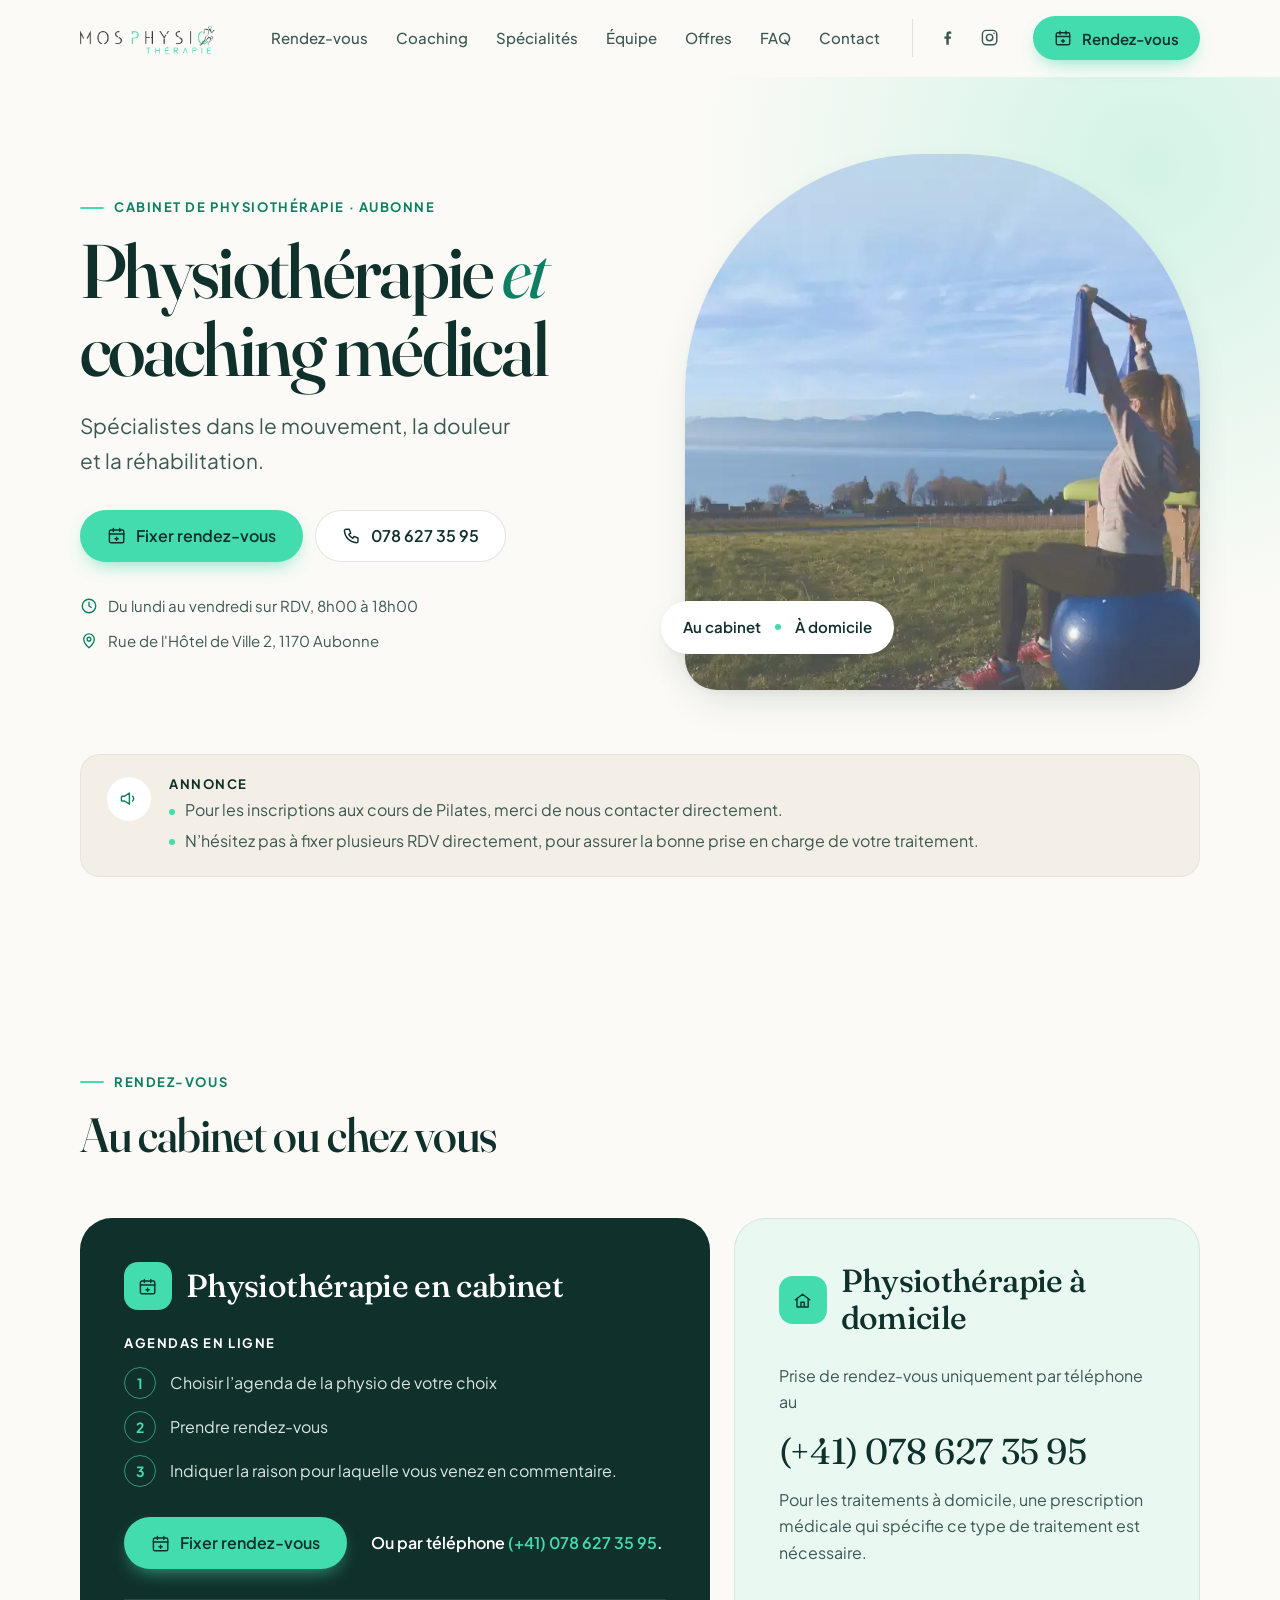
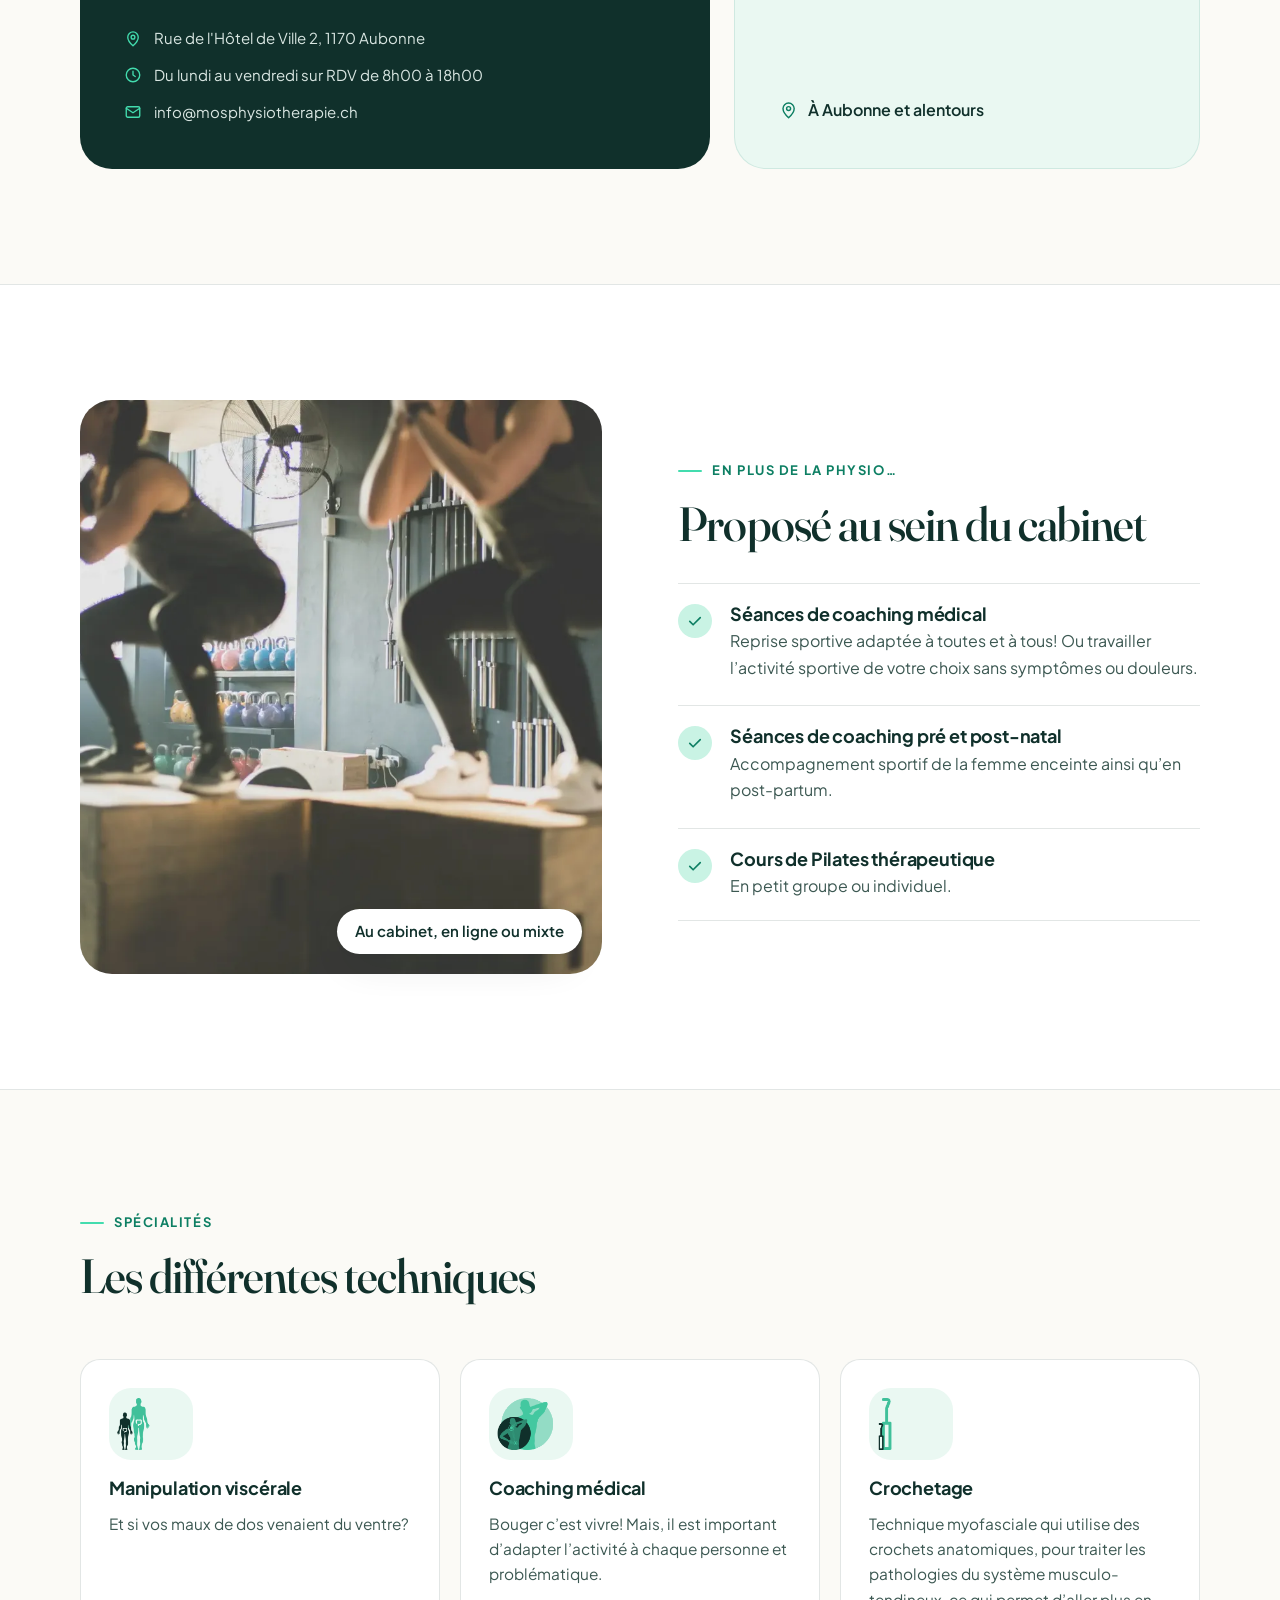
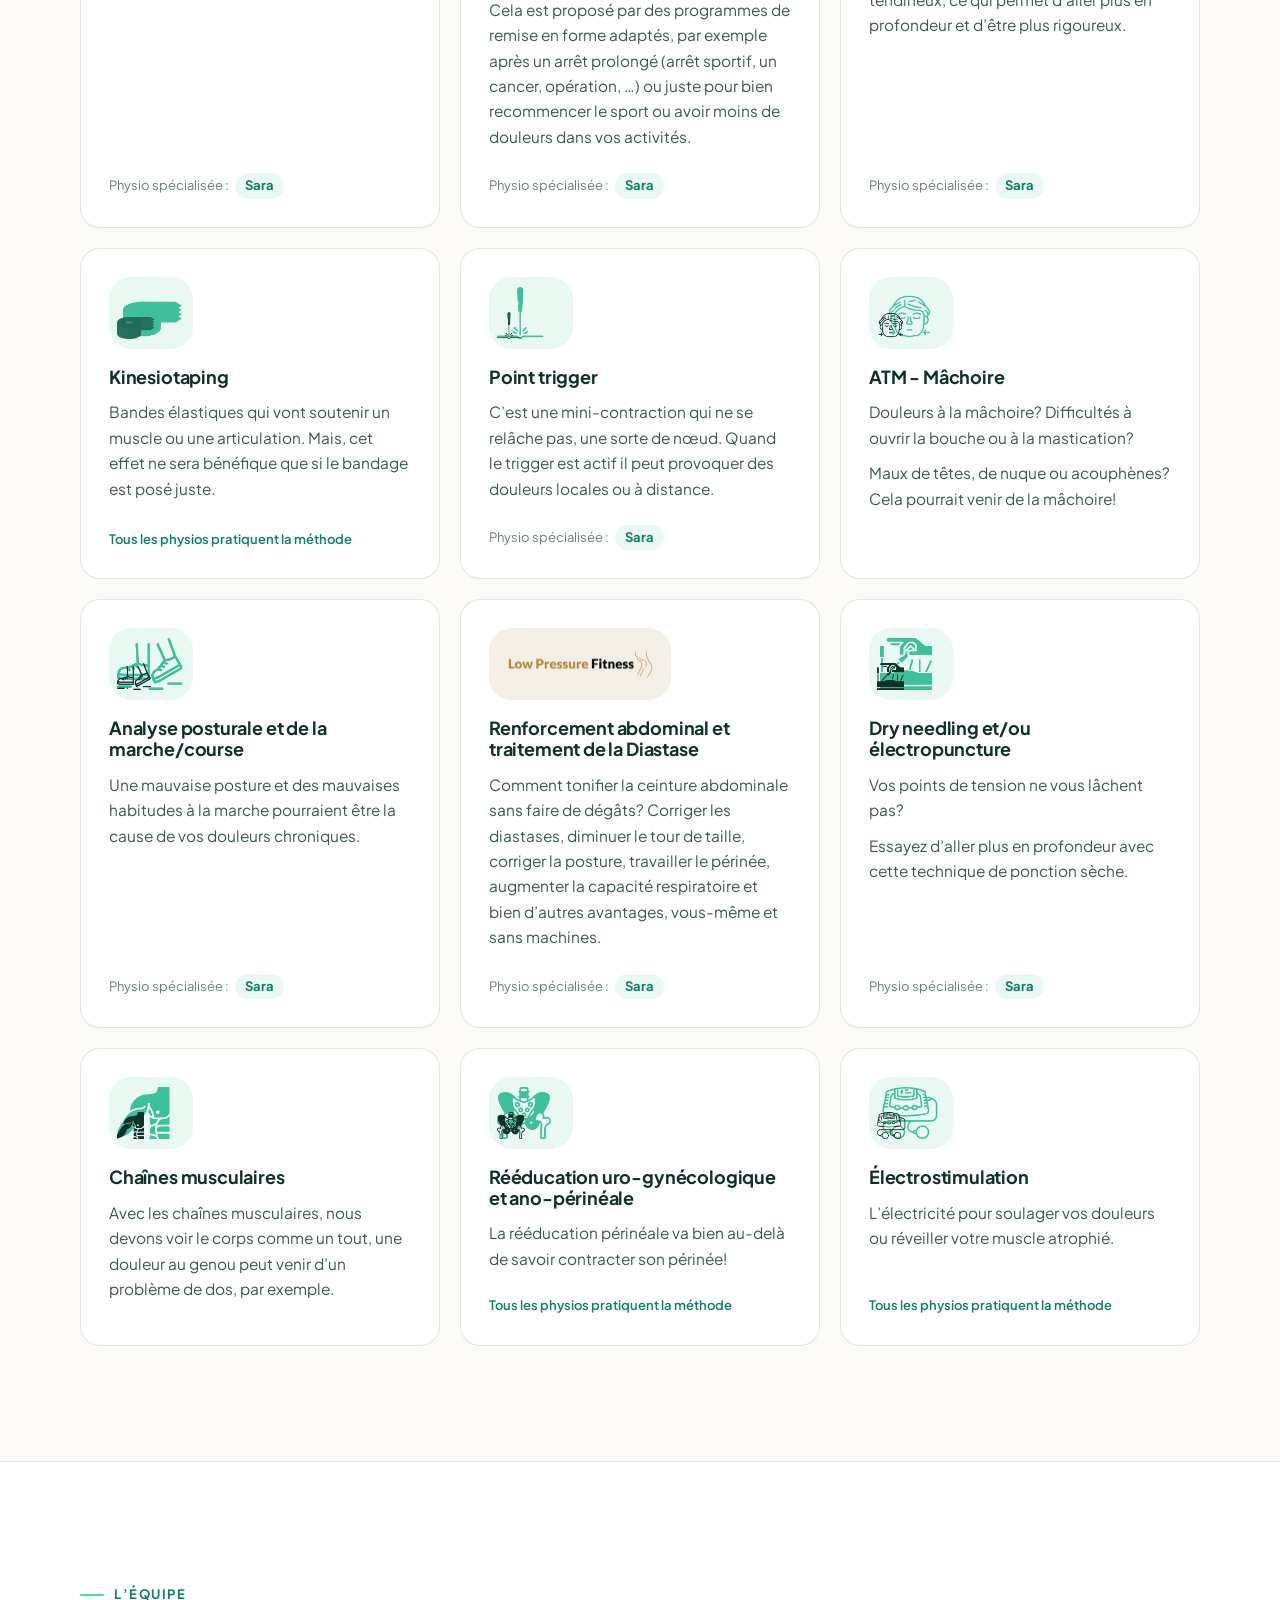
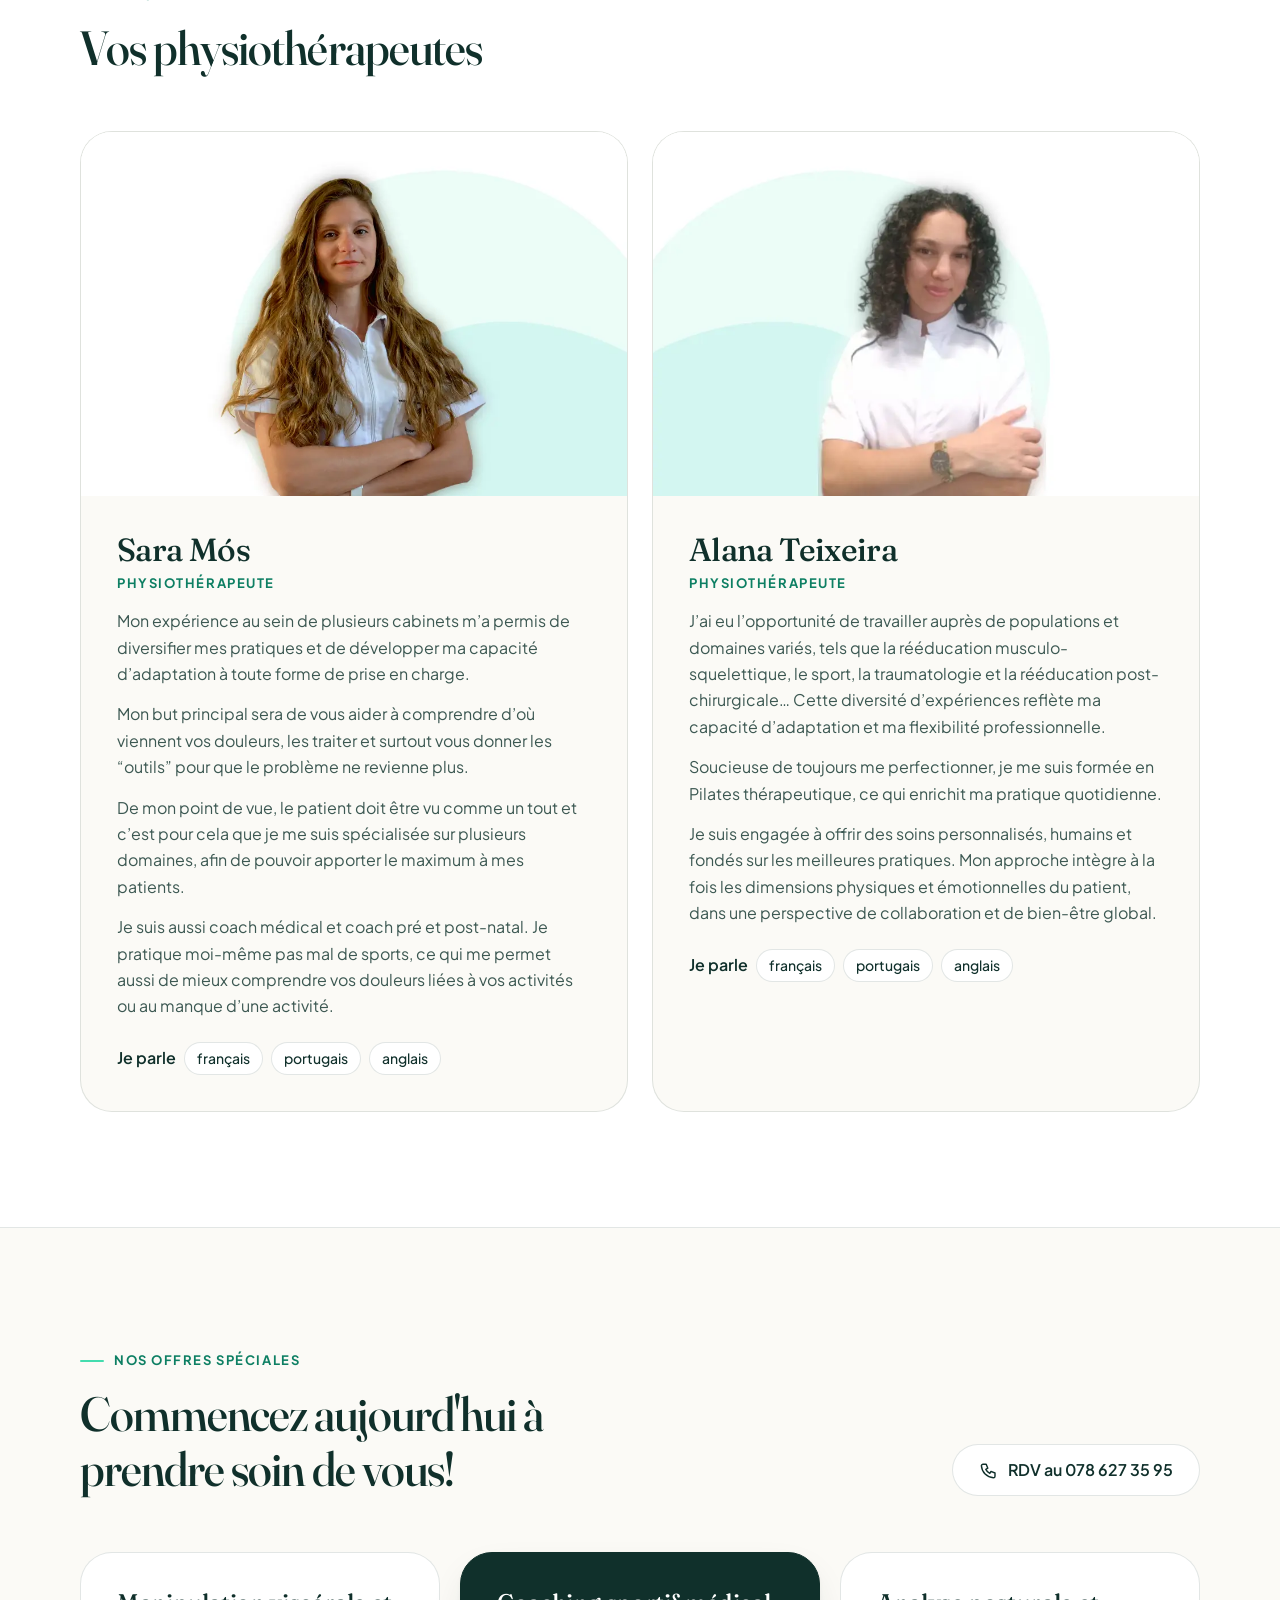
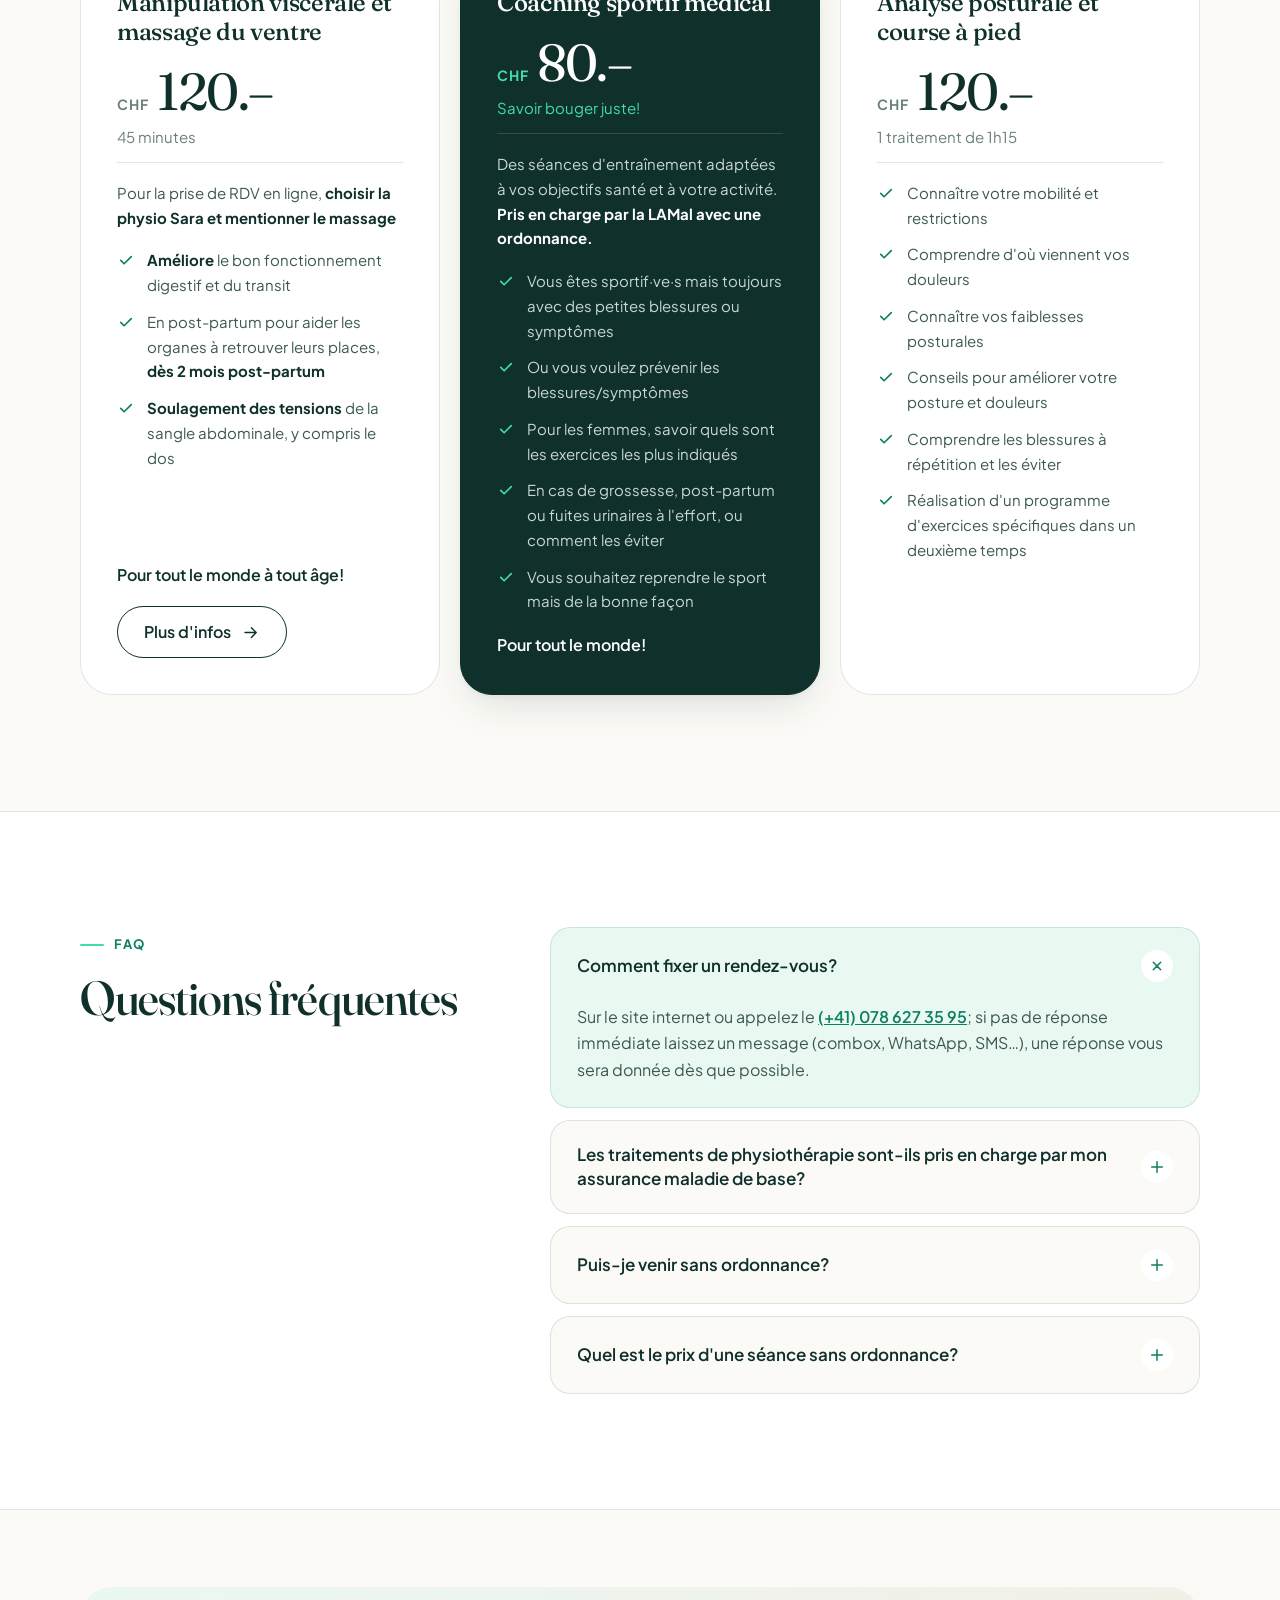
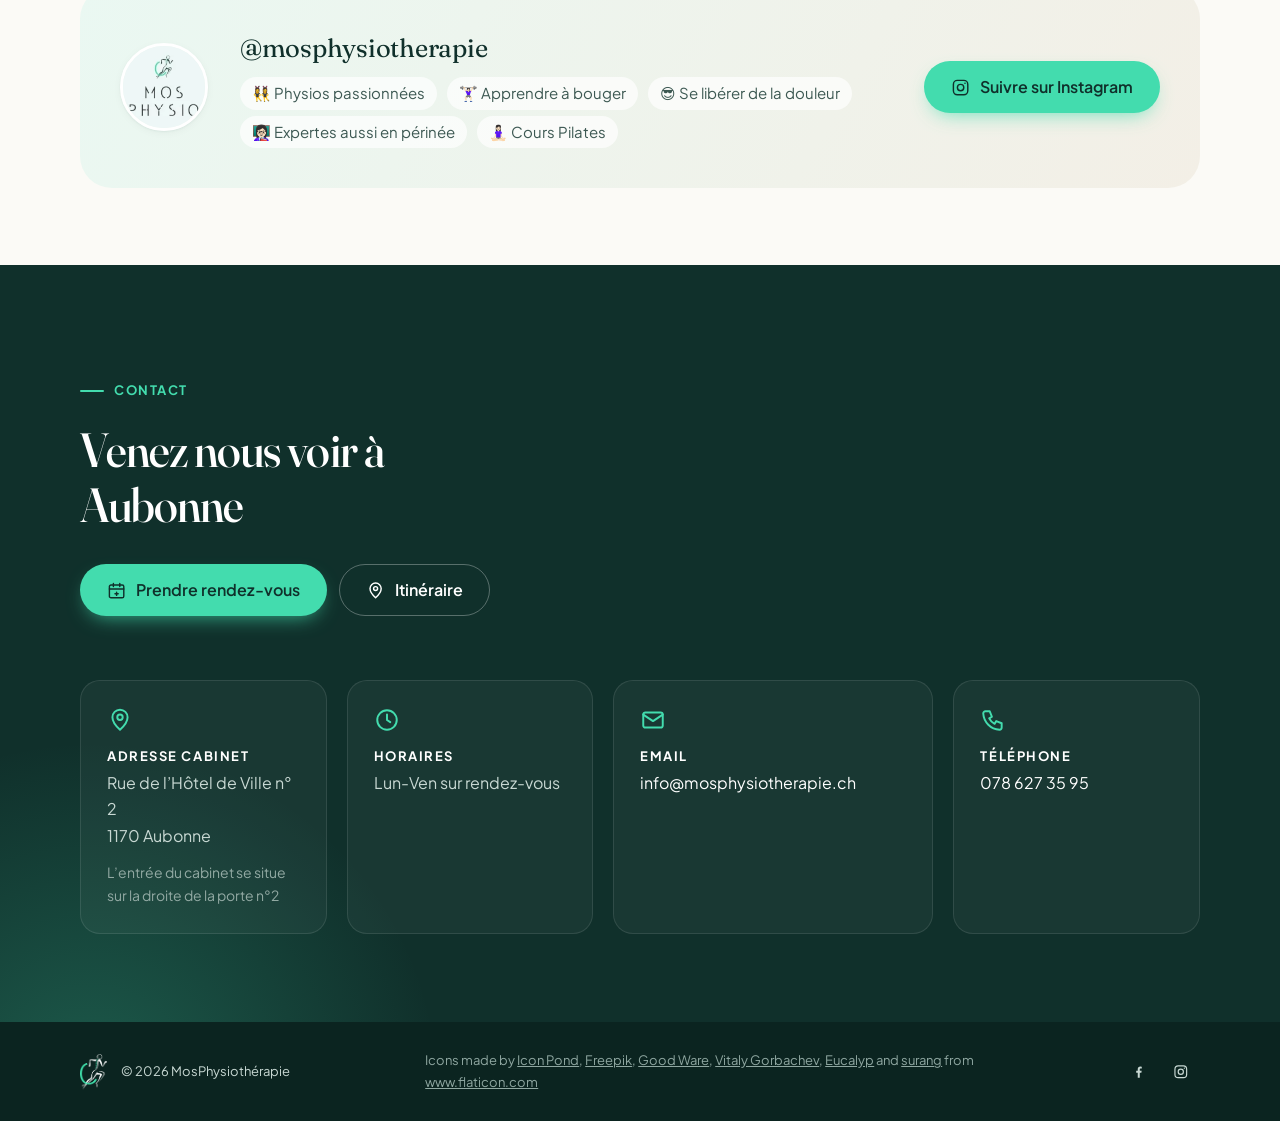
==== commit d177f6d4: "Redesign the site with hand-written HTML and CSS Replace the WordPress/Jevelin export with a single " ====
--- a/index.html
+++ b/index.html
@@ -1,1302 +1,551 @@
 <!DOCTYPE html>
-<html lang="fr-FR" prefix="og: https://ogp.me/ns#">
+<html lang="fr-CH">
 <head>
-<meta charset="UTF-8">
+<meta charset="utf-8">
 <meta name="viewport" content="width=device-width, initial-scale=1">
-<title>Accueil | MosPhysiotherapie</title>
-<meta name="description" content="Physiothérapeutes à Aubonne, spécialisées dans le mouvement, la douleur, les lésions et le périnée. Prenez soin de vous avec PhysioMos!">
+<title>MosPhysiothérapie | Physiothérapie et coaching médical à Aubonne</title>
+<meta name="description" content="Physiothérapeutes à Aubonne, spécialisées dans le mouvement, la douleur, les lésions et le périnée. Prenez soin de vous avec MosPhysiothérapie!">
+<meta name="theme-color" content="#10302b">
 <link rel="canonical" href="https://mosphysiotherapie.ch/">
 <meta property="og:locale" content="fr_FR">
 <meta property="og:type" content="website">
-<meta property="og:title" content="Accueil - MosPhysiotherapie">
-<meta property="og:description" content="Physiothérapie et coaching médical">
+<meta property="og:title" content="MosPhysiothérapie, physiothérapie et coaching médical à Aubonne">
+<meta property="og:description" content="Spécialistes dans le mouvement, la douleur et la réhabilitation.">
 <meta property="og:url" content="https://mosphysiotherapie.ch/">
 <meta property="og:site_name" content="MosPhysiothérapie">
+<meta property="og:image" content="https://mosphysiotherapie.ch/images/hero-aubonne.webp">
 <link rel="icon" href="images/favicon-32.jpg" sizes="32x32">
 <link rel="icon" href="images/favicon-192.jpg" sizes="192x192">
 <link rel="apple-touch-icon" href="images/favicon-180.jpg">
 
-<!-- Google Fonts -->
 <link rel="preconnect" href="https://fonts.googleapis.com">
 <link rel="preconnect" href="https://fonts.gstatic.com" crossorigin>
-<link href="https://fonts.googleapis.com/css2?family=Rajdhani:wght@300;400;500;600;700&display=swap" rel="stylesheet">
-<link href="https://fonts.googleapis.com/css2?family=Raleway:wght@200;300;400;600;700&display=swap" rel="stylesheet">
-
-<!-- Theme CSS -->
-<link rel="stylesheet" href="css/plugins.css">
-<link rel="stylesheet" href="css/font-awesome-5.min.css">
-<link rel="stylesheet" href="css/shortcodes.css">
-<link rel="stylesheet" href="css/responsive.css">
-
-<!-- Plugin CSS (minified from WP) -->
-<link rel="stylesheet" href="css/pum-site.min.css">
-<link rel="stylesheet" href="css/4b06f.css">
-<link rel="stylesheet" href="css/a5ff7.css">
-<link rel="stylesheet" href="css/27a6e.css">
-<link rel="stylesheet" href="css/270a3.css">
-<link rel="stylesheet" href="css/15215.css">
-<link rel="stylesheet" href="css/f7f53.css">
-<link rel="stylesheet" href="css/31f09.css">
-<link rel="stylesheet" href="css/b5b04.css">
-
-<style>.sh-page-loader{display:none!important}
-.wpb_animate_when_almost_visible{opacity:1!important;-webkit-animation:none!important;animation:none!important}
-.sh-animated{opacity:1!important;-webkit-animation:none!important;animation:none!important}
-.fa{font-family:"Font Awesome 5 Free"!important;font-weight:900!important}
-.fa-calendar-plus-o:before{content:"\f271"}.fa-clock-o:before{content:"\f017"}</style>
-
-<style id=wp-emoji-styles-inline-css>img.wp-smiley,img.emoji{display:inline !important;border:none !important;box-shadow:none !important;height:1em !important;width:1em !important;margin:0 0.07em !important;vertical-align:-0.1em !important;background:none !important;padding:0 !important}</style>
-<style id=classic-theme-styles-inline-css>.wp-block-button__link{color:#fff;background-color:#32373c;border-radius:9999px;box-shadow:none;text-decoration:none;padding:calc(.667em + 2px) calc(1.333em + 2px);font-size:1.125em}.wp-block-file__button{background:#32373c;color:#fff;text-decoration:none}</style>
-<style id=global-styles-inline-css>:root{--wp--preset--color--black:#000;--wp--preset--color--white:#fff;--wp--preset--font-size--small:13px;--wp--preset--font-size--medium:20px;--wp--preset--font-size--large:36px;--wp--preset--font-size--x-large:42px;--wp--preset--spacing--40:1rem;--wp--preset--spacing--50:1.5rem;--wp--preset--spacing--60:2.25rem;--wp--preset--spacing--70:3.38rem;--wp--preset--spacing--80:5.06rem}:where(.is-layout-flex){gap:0.5em}:where(.is-layout-grid){gap:0.5em}body .is-layout-flex{display:flex}.is-layout-flex{flex-wrap:wrap;align-items:center}.is-layout-flex>:is(*,div){margin:0}body .is-layout-grid{display:grid}.is-layout-grid>:is(*,div){margin:0}:where(.wp-block-columns.is-layout-flex){gap:2em}:where(.wp-block-columns.is-layout-grid){gap:2em}:root :where(.wp-block-pullquote){font-size:1.5em;line-height:1.6}</style>
-<style data-type=vc_shortcodes-custom-css>.vc_custom_1585995762538{padding-top:200px !important;padding-bottom:200px !important;background-image:url(images/hero-banner.png) !important;background-position:center !important;background-repeat:no-repeat !important;background-size:cover !important}.vc_custom_1586783220910{margin-top:-180px !important}.vc_custom_1586783288030{padding-top:120px !important;padding-bottom:150px !important}.vc_custom_1720280346407{margin-top:0px !important;padding-top:60px !important;padding-bottom:80px !important;background-image:url(images/specialties-bg.webp) !important;background-position:center !important;background-repeat:no-repeat !important;background-size:cover !important}.vc_custom_1723889390015{margin-bottom:0px !important;padding-bottom:0px !important}.vc_custom_1706353038056{padding-top:50px !important;background-image:url(images/dark-bg.jpg) !important;background-position:center !important;background-repeat:no-repeat !important;background-size:cover !important}.vc_custom_1549384592617{padding-top:100px !important;padding-bottom:100px !important}.vc_custom_1729785010195{background-color:#f4f4f4 !important}.vc_custom_1584787945013{margin-top:0px !important}.vc_custom_1549539157283{padding-right:50px !important;padding-left:50px !important}.vc_custom_1586455676275{padding-top:40px !important;padding-right:20px !important;padding-bottom:20px !important;padding-left:20px !important;background-color:#b9f7f9 !important;border-radius:10px !important}.vc_custom_1586455613570{padding-top:50px !important;padding-right:20px !important;padding-bottom:30px !important;padding-left:20px !important;background-color:#d4fdfe !important;border-radius:5px !important}.vc_custom_1586455651067{padding-top:40px !important;padding-right:20px !important;padding-bottom:20px !important;padding-left:20px !important;background-color:#b9f7f9 !important;border-radius:5px !important}.vc_custom_1694422856409{margin-top:5px !important;margin-bottom:5px !important;padding-top:0px !important;padding-bottom:0px !important}.vc_custom_1585993581087{padding-right:50px !important;padding-bottom:0px !important;padding-left:50px !important;background-color:#fff !important;border-radius:10px !important}.vc_custom_1586772096004{margin-bottom:0px !important;background-position:center !important;background-repeat:no-repeat !important;background-size:cover !important}.vc_custom_1647516203963{margin-bottom:0px !important}.vc_custom_1586772159482{margin-bottom:0px !important}.vc_custom_1586699153095{margin-bottom:0px !important}.vc_custom_1647516268984{margin-bottom:0px !important}.vc_custom_1648656929198{margin-bottom:0px !important}.vc_custom_1586699133202{margin-bottom:0px !important}.vc_custom_1619850345393{margin-bottom:0px !important}.vc_custom_1586768920777{margin-bottom:0px !important}.vc_custom_1586878899838{margin-bottom:0px !important}.vc_custom_1586699141908{margin-bottom:0px !important}.vc_custom_1586699162087{margin-bottom:0px !important}.vc_custom_1586708663825{margin-top:0px !important}</style>
-<style id=jevelin-plugins-inline-css>#page-container .primary-desktop-light .sh-header:not(.sh-sticky-header-active):not(.sh-header-10) .sh-nav > li > a,#page-container .primary-desktop-light .sh-header:not(.sh-sticky-header-active):not(.sh-header-10) .sh-nav>li.menu-item>a>i{color:#4d4d4d !important}#page-container .primary-desktop-light .sh-header:not(.sh-sticky-header-active):not(.sh-header-10) .sh-nav > li > a:hover,#page-container .primary-desktop-light .sh-header:not(.sh-sticky-header-active):not(.sh-header-10) .sh-nav>li.menu-item>a>i:hover{color:#7e7e7e !important}#page-container .sh-header .sh-nav > .current-menu-ancestor:not(.current_page_item) > a, #page-container .sh-header .sh-nav>.current-menu-item:not(.current_page_item)>a{color:rgba(61,61,61,0.69) !important}</style>
-<style id=yellow-pencil>.entry-content .vc_custom_1585995762538{background-image:url("images/hero-banner.png") !important}.entry-content .vc_custom_1720280346407{background-image:url("images/specialties-bg.webp") !important}.vc_custom_1586783288030 strong span{color:#88f0d4}.vc_custom_1584787945013 p span{font-family:'Rajdhani',sans-serif;color:#54e2c1;font-weight:700;line-height:2.9em;font-size:21px !important}.vc_custom_1584787945013 .sh-heading span{font-family:'Rajdhani',sans-serif;font-size:59px;line-height:1em}.vc_custom_1586455613570 div h2{font-family:'Rajdhani',sans-serif}#about{margin-bottom:0px}#faq form p:nth-child(4) input{background-color:#44e2af !important}.sh-cf7-body p:nth-child(4) input{background-color:#47e1af !important}.sh-cf7-body p:nth-child(5) input{background-color:#47e1af !important}.wpcf7 form .sh-cf7-body p:nth-child(5) input{background-color:#47e1af !important}#header-navigation-mobile a .c-hamburger{color:#565656;font-style:normal}#wrapper .sh-footer .sh-footer-widgets{padding-top:20px;padding-bottom:10px}.sh-cf7-body .your-name input[type=text]{margin-bottom:0px}@media (min-width:801px){#about{padding-bottom:25px !important}#departments{padding-top:24px !important}}</style>
-
+<link rel="stylesheet" href="https://fonts.googleapis.com/css2?family=Fraunces:ital,opsz,wght@0,9..144,400;0,9..144,500;0,9..144,600;1,9..144,400&family=Plus+Jakarta+Sans:wght@400;500;600;700&display=swap">
+<link rel="stylesheet" href="css/style.css">
+<link rel="preload" as="image" href="images/hero-aubonne.webp">
+
+<script type="application/ld+json">
+{
+  "@context": "https://schema.org",
+  "@type": "Physiotherapy",
+  "name": "MosPhysiothérapie",
+  "url": "https://mosphysiotherapie.ch/",
+  "logo": "https://mosphysiotherapie.ch/images/logo.webp",
+  "telephone": "+41786273595",
+  "email": "info@mosphysiotherapie.ch",
+  "address": {
+    "@type": "PostalAddress",
+    "streetAddress": "Rue de l'Hôtel de Ville 2",
+    "postalCode": "1170",
+    "addressLocality": "Aubonne",
+    "addressCountry": "CH"
+  },
+  "openingHoursSpecification": {
+    "@type": "OpeningHoursSpecification",
+    "dayOfWeek": ["Monday", "Tuesday", "Wednesday", "Thursday", "Friday"],
+    "opens": "08:00",
+    "closes": "18:00"
+  },
+  "sameAs": ["https://www.instagram.com/mosphysiotherapie/", "https://www.facebook.com/mosphysiotherapie"]
+}
+</script>
+<script>document.documentElement.classList.add('js')</script>
 </head>
-<body><div
-id=header-search class=sh-header-search><div
-class=sh-table-full><div
-class=sh-table-cell><div
-class=line-test><div
-class=container><form
-method=get class=sh-header-search-form action=https://mosphysiotherapie.ch/ >
-<input
-type=search class=sh-header-search-input placeholder="Search Here.." value name=s required>
-<button
-type=submit class=sh-header-search-submit>
-<i
-class=icon-magnifier></i>
-</button><div
-class="sh-header-search-close close-header-search">
-<i
-class=ti-close></i></div></form></div></div></div></div></div><div
-id=page-container class><div
-role=banner itemscope=itemscope itemtype=http://schema.org/WPHeader><header
-class="primary-mobile primary-mobile-light primary-mobile-light-noborder"><div
-id=header-mobile class=sh-header-mobile><div
-class=sh-header-mobile-navigation><div
-class=container><div
-class=sh-table><div
-class="sh-table-cell sh-group"><div
-class="header-logo sh-group-equal">
-<a
-href=https://mosphysiotherapie.ch/ class="header-logo-container sh-table-small" rel=home><div
-class=sh-table-cell>
-<img
-class=sh-standard-logo src=images/logo.webp alt=MosPhysiotherapie height=120>
-<img
-class=sh-sticky-logo src=images/logo.webp alt=MosPhysiotherapie height=120>
-<img
-class=sh-light-logo src=images/logo.webp alt=MosPhysiotherapie height=120></div></a></div></div><div
-class=sh-table-cell><nav
-id=header-navigation-mobile class=header-standard-position><div
-class=sh-nav-container><ul
-class=sh-nav>
-<li
-class="menu-item sh-nav-dropdown">
-<a><div
-class=sh-table-full><div
-class=sh-table-cell>
-<span
-class="c-hamburger c-hamburger--htx">
-<span>Toggle menu</span>
-</span></div></div></a>
-</li></ul></div></nav></div></div></div></div><nav
-class=sh-header-mobile-dropdown><div
-class="container sh-nav-container"><ul
-class=sh-nav-mobile></ul></div><div
-class="container sh-nav-container"><div
-class=header-mobile-search><form
-role=search method=get class=header-mobile-form action=https://mosphysiotherapie.ch/ >
-<input
-class=header-mobile-form-input type=text placeholder="Search here.." value name=s required>
-<button
-type=submit class=header-mobile-form-submit>
-<i
-class=icon-magnifier></i>
-</button></form></div></div><div
-class=header-mobile-social-media>
-<a
-href=https://www.facebook.com/mosphysiotherapie  target = "_blank"  class=social-media-facebook>
-<i
-class=icon-social-facebook></i>
-</a><a
-href=https://www.instagram.com/mosphysio  target = "_blank"  class=social-media-instagram>
-<i
-class=icon-social-instagram></i>
-</a><div
-class=sh-clear></div></div></nav></div></header><header
-class="primary-desktop primary-desktop-light primary-desktop-light-noborder"><div
-class=sh-header-height><div
-class="sh-header sh-header-1 sh-header-8 sh-sticky-header sh-header-megamenu-style2"><div
-class=container><div
-class=sh-table><div
-class="sh-table-cell sh-group"><div
-class="header-logo sh-group-equal">
-<a
-href=https://mosphysiotherapie.ch/ class="header-logo-container sh-table-small" rel=home><div
-class=sh-table-cell>
-<img
-class=sh-standard-logo src=images/logo.webp alt=MosPhysiotherapie height=120>
-<img
-class=sh-sticky-logo src=images/logo.webp alt=MosPhysiotherapie height=120>
-<img
-class=sh-light-logo src=images/logo.webp alt=MosPhysiotherapie height=120></div></a></div></div><div
-class=sh-table-cell><nav
-id=header-navigation class=header-standard-position><div
-class=sh-nav-container><ul
-id=menu-header-medical class=sh-nav><li
-id=menu-item-937 class="menu-item menu-item-type-post_type menu-item-object-page menu-item-937"><a
-href = "https://mosphysiotherapie.ch/projets-hors-cabinet-physiomos/">Projets</a></li>
-<li
-id=menu-item-31 class="menu-item menu-item-type-custom menu-item-object-custom menu-item-31"><a
-href = "https://mosphysiotherapie.ch/blog">Blog</a></li>
-<li
-id=menu-item-30 class="menu-item menu-item-type-custom menu-item-object-custom current-menu-item current_page_item menu-item-home menu-item-30"><a
-href = "https://mosphysiotherapie.ch/#les-spécialités">Spécialités</a></li>
-<li
-id=menu-item-33 class="menu-item menu-item-type-custom menu-item-object-custom current-menu-item current_page_item menu-item-home menu-item-33"><a
-href = "https://mosphysiotherapie.ch/#faq">FAQ</a></li>
-<li
-id=menu-item-34 class="menu-item menu-item-type-custom menu-item-object-custom menu-item-34"><a
-href = "#contact">Contact</a></li>
-<li
-id=menu-item-896 class="menu-item menu-item-type-custom menu-item-object-custom menu-item-896"><a
-title = "Cours" href = "#prevention">Coaching</a></li>
-<li
-class="menu-item sh-nav-seperator"><a><i
-class="icon icon-list"></i></a></li>
-<li
-class="menu-item sh-nav-search sh-nav-special">
-<a
-href=#><i
-class="icon icon-magnifier"></i></a>
-</li>
-<li
-class="menu-item sh-nav-social sh-nav-special">
-<a
-href=https://www.facebook.com/mosphysiotherapie  target = "_blank"  class=social-media-facebook>
-<i
-class=icon-social-facebook></i>
-</a><a
-href=https://www.instagram.com/mosphysio  target = "_blank"  class=social-media-instagram>
-<i
-class=icon-social-instagram></i>
-</a><div
-class=sh-clear></div>
-</li></ul></div></nav></div></div></div><div
-id=header-search class=sh-header-search><div
-class=sh-table-full><div
-class=sh-table-cell><div
-class=line-test><div
-class=container><form
-method=get class=sh-header-search-form action=https://mosphysiotherapie.ch/ >
-<input
-type=search class=sh-header-search-input placeholder="Search Here.." value name=s required>
-<button
-type=submit class=sh-header-search-submit>
-<i
-class=icon-magnifier></i>
-</button><div
-class="sh-header-search-close close-header-search">
-<i
-class=ti-close></i></div></form></div></div></div></div></div></div></div></header></div><div
-id=wrapper><div
-class=content-container><div
-class="container entry-content"><div
-id=content class="page-content  page-default-content"><div
-data-vc-full-width=true data-vc-full-width-init=false class="vc_row wpb_row vc_row-fluid wpb_animate_when_almost_visible wpb_fadeIn fadeIn vc_custom_1585995762538 vc_row-has-fill vc_row-o-content-top vc_row-flex vc_row_171519897 vc_element_responsive_background_image"><div
-class="wpb_column vc_column_container vc_col-sm-12"><div
-class="vc_column-inner vc_custom_1584787945013"><div
-class=wpb_wrapper><div
-class="vc_row wpb_row vc_inner vc_row-fluid vc_row-o-content-top vc_row-flex vc_row_125238218"><div
-style="animation-duration: 2s;" class="wpb_column vc_column_container vc_col-sm-12 wpb_animate_when_almost_visible wpb_fadeIn fadeIn"><div
-class="vc_column-inner "><div
-class=wpb_wrapper><div
-class="sh-heading sh-heading-style1 sh-animated fadeInLeft" id="heading-0w3uol6Orj" style="opacity:1!important;display:block!important;visibility:visible!important" data-wow-duration="2s" data-wow-delay="2s"><h2 class="sh-heading-content size-custom" style="opacity:1!important;display:block!important;visibility:visible!important;color:#383838;font-size:52px">
-Physiothérapie et coaching médical
-</h2></div><style>@media (max-width: 1024px){#heading-0w3uol6Orj .sh-heading-content{font-size:32px!important}}#heading-0w3uol6Orj .sh-heading-content{font-size:52px;line-height:48px!important;font-weight:700!important;color:#383838}</style></div></div></div></div><div
-class="wpb_text_column wpb_content_element " ><div
-class=wpb_wrapper><p><span
-style="font-size: 18px;">Spécialistes dans le mouvement, la douleur et la réhabilitation.</span></p></div></div></div></div></div><style>@media (max-width: 800px){#content .vc_row_171519897, .sh-footer-template .vc_row_171519897, .sh-header-template .vc_row_171519897{padding:120px 30px 220px 30px!important}}@media (max-width: 800px){.vc_row_171519897{background-image:url("images/hero-banner-mobile.png")!important}}.vc_row_171519897{background-position:center bottom!important}.vc_row_171519897:not(.vc_parallax){overflow:visible!important;position:relative}</style></div><div
-class="vc_row-full-width vc_clearfix"></div><div
-id=summary data-vc-full-width=true data-vc-full-width-init=false data-vc-stretch-content=true class="vc_row wpb_row vc_row-fluid vc_custom_1586783220910 vc_row-no-padding vc_row_1129087473"><div
-class="wpb_column vc_column_container vc_col-sm-12 vc_column_1514136308"><div
-class="vc_column-inner "><div
-class=wpb_wrapper><div
-class="vc_row wpb_row vc_inner vc_row-fluid vc_custom_1549539157283 vc_row-o-content-middle vc_row-flex vc_row_1600602765" style="width: 100%; max-width: 1640px;margin-left: auto; margin-right: auto;"><div
-class="wpb_column vc_column_container vc_col-sm-4 vc_col-has-fill vc_column_201465569"><div
-class="vc_column-inner vc_custom_1586455676275"><div
-class=wpb_wrapper style="width: 100%; max-width: 350px;margin-left: auto; margin-right: auto;"><div
-id=icon-hxU6KHJoT1 class="sh-icon  sh-icon-center sh-icon-mobile-center" ><div
-class=sh-element-margin><div
-class=sh-icon-container>
-<i
-class="sh-icon-data icon-bubbles"></i></div></div></div><style>#icon-hxU6KHJoT1 .sh-icon-data{font-size:36px;color:#0078aa}</style><div
-class="sh-heading  " id=heading-q7Cug6vEUJ><div
-class=sh-element-margin><h2 class="sh-heading-content size-l text-center">
-Annonce</h2></div></div><style>#heading-q7Cug6vEUJ .sh-element-margin{}#heading-q7Cug6vEUJ .sh-heading-content{font-weight:400!important;color:#0078aa}#heading-q7Cug6vEUJ .sh-heading-content,#heading-q7Cug6vEUJ .sh-heading-additional-text{font-family:'Raleway'!important}</style><div
-class="sh-empty-space vc_empty_space sh-empty-space-wfrVgAdqin  " style="height: 30px">
-<span
-class=vc_empty_space_inner></span></div><div
-id=text-block-gqbSmDadRx class=sh-text-block></p><ul>
-<li>Pour les inscriptions aux cours de Pilates, merci de nous contacter directement.</li>
-<li>N&#8217;hésitez pas à fixer plusieurs RDV directement, pour assurer la bonne prise en charge de votre traitement.</li></ul><p></div><style>#text-block-gqbSmDadRx{color:#363636;margin:0px 0px 15px 0px}#text-block-gqbSmDadRx a:hover,#text-block-gqbSmDadRx a:focus{color:#10a0c0}#text-block-gqbSmDadRx .drop-cap{font-weight:bold;font-size:50px;display:block;float:left;margin:8px 10px 0 0}</style><style>@media (max-width: 800px){.vc_column_201465569>.vc_column-inner{padding:50px 50px 50px 50px!important}}</style></div></div></div><div
-class="wpb_column vc_column_container vc_col-sm-4 vc_col-has-fill vc_column_1308645192"><div
-class="vc_column-inner vc_custom_1586455613570"><div
-class=wpb_wrapper style="width: 100%; max-width: 350px;margin-left: auto; margin-right: auto;"><div
-id=icon-kROyGIMn2B class="sh-icon  sh-icon-center sh-icon-mobile-center" ><div
-class=sh-element-margin><div
-class=sh-icon-container>
-<i
-class="sh-icon-data ti-calendar"></i></div></div></div><style>#icon-kROyGIMn2B .sh-icon-data{font-size:36px;color:#0078aa}</style><div
-class="sh-heading  " id=heading-iUYd0LfEhe><div
-class=sh-element-margin><h2 class="sh-heading-content size-l text-center">
-Physiothérapie en cabinet</h2></div></div><style>#heading-iUYd0LfEhe .sh-element-margin{}#heading-iUYd0LfEhe .sh-heading-content{font-weight:400!important;color:#0078aa}#heading-iUYd0LfEhe .sh-heading-content,#heading-iUYd0LfEhe .sh-heading-additional-text{font-family:'Raleway'!important}</style><div
-class="wpb_text_column wpb_content_element  wpb_animate_when_almost_visible wpb_bounceIn bounceIn vc_custom_1694422856409" ><div
-class=wpb_wrapper><div
-style="text-align: center; width: 100%;"><div><p><span
-class='pum-trigger  popmake-1221  vc_element vc_vc_btn vc_btn3-container  wpb_animate_when_almost_visible wpb_fadeIn fadeIn vc_btn3-center wpb_start_animation animated vc_general vc_btn3 vc_btn3-size-md vc_btn3-shape-rounded vc_btn3-style-flat vc_btn3-color-primary aligncenter' data-do-default><i
-class="fa fa-calendar-plus-o" style="margin-right: 3px;padding:0px"></i>Fixer rendez-vous </span></div></div></div></div><div
-class="sh-iconbox sh-iconbox-style10 sh-iconbox-center improved-responsiveness" id=iconbox-7vjo6uteyc><div
-class=sh-iconbox-container><div
-class=sh-iconbox-top><div
-class=sh-iconbox-icon><div
-class="sh-iconbox-icon-shape sh-iconbox-square">
-<i
-class="sh-iconbox-hover fa fa-calendar"></i></div></div><div
-class=sh-iconbox-title><h3>Agendas en ligne</h3></div></div><div
-class=sh-iconbox-bottom><div
-class=sh-iconbox-content></p><ol>
-<li
-style="text-align: center"><span
-style="color: #000000"><em>Choisir l&#8217;agenda de la physio de votre choix</em></span></li>
-<li
-style="text-align: center"><span
-style="color: #000000"><em>Prendre rendez-vous </em></span></li>
-<li
-style="text-align: center"><span
-style="color: #000000"><em>Indiquer la raison pour laquelle vous venez en commentaire.</em></span></li></ol><p
-style="text-align: center"><span
-style="font-size: 18px;color: #000000"><strong>Ou par téléphone (+41) 078 627 35 95.</strong></span></p><p></div></div></div></div><style>#iconbox-7vjo6uteyc .sh-iconbox-title h3{font-size:14px;font-weight:normal!important;font-family:'Raleway'!important}#iconbox-7vjo6uteyc .sh-iconbox-hover{font-size:18px}#iconbox-7vjo6uteyc .sh-iconbox-hover{color:#0a0000}#iconbox-7vjo6uteyc.sh-iconbox-style6 .sh-iconbox-hover{text-shadow:-3px 2px rgba(10,0,0,0.3)}</style><div
-class="sh-iconbox sh-iconbox-style10 sh-iconbox-left improved-responsiveness" id=iconbox-lNIhzigWrL><div
-class=sh-iconbox-container><div
-class=sh-iconbox-top><div
-class=sh-iconbox-icon><div
-class="sh-iconbox-icon-shape sh-iconbox-square">
-<i
-class="sh-iconbox-hover icon-location-pin"></i></div></div><div
-class=sh-iconbox-title><h3>Rue de l&#039;hôtel de ville 2 , 1170 Aubonne</h3></div></div><div
-class=sh-iconbox-bottom><div
-class=sh-iconbox-content></div></div></div></div><style>#iconbox-lNIhzigWrL .sh-iconbox-title h3{font-size:14px;font-weight:normal!important;font-family:'Raleway'!important}#iconbox-lNIhzigWrL .sh-iconbox-hover{font-size:18px}#iconbox-lNIhzigWrL .sh-iconbox-hover{color:#0a0000}#iconbox-lNIhzigWrL.sh-iconbox-style6 .sh-iconbox-hover{text-shadow:-3px 2px rgba(10,0,0,0.3)}</style><div
-class="sh-iconbox sh-iconbox-style10 sh-iconbox-left improved-responsiveness" id=iconbox-dhBbkyDq1r><div
-class=sh-iconbox-container><div
-class=sh-iconbox-top><div
-class=sh-iconbox-icon><div
-class="sh-iconbox-icon-shape sh-iconbox-square">
-<i
-class="sh-iconbox-hover fa fa-clock-o"></i></div></div><div
-class=sh-iconbox-title><h3>Du lundi au vendredi sur RDV de 8h00 à 18h00</h3></div></div><div
-class=sh-iconbox-bottom><div
-class=sh-iconbox-content></div></div></div></div><style>#iconbox-dhBbkyDq1r .sh-iconbox-title h3{font-size:14px;font-weight:normal!important;font-family:'Raleway'!important}#iconbox-dhBbkyDq1r .sh-iconbox-hover{font-size:18px}#iconbox-dhBbkyDq1r .sh-iconbox-hover{color:#0a0000}#iconbox-dhBbkyDq1r.sh-iconbox-style6 .sh-iconbox-hover{text-shadow:-3px 2px rgba(10,0,0,0.3)}</style><div
-class="sh-iconbox sh-iconbox-style10 sh-iconbox-left improved-responsiveness" id=iconbox-dFiGKgef2k><div
-class=sh-iconbox-container><div
-class=sh-iconbox-top><div
-class=sh-iconbox-icon><div
-class="sh-iconbox-icon-shape sh-iconbox-square">
-<i
-class="sh-iconbox-hover icon-envelope-open"></i></div></div><div
-class=sh-iconbox-title><h3>info@mosphysiotherapie.ch</h3></div></div><div
-class=sh-iconbox-bottom><div
-class=sh-iconbox-content></div></div></div></div><style>#iconbox-dFiGKgef2k .sh-iconbox-title h3{font-size:14px;font-weight:normal!important;font-family:'Raleway'!important}#iconbox-dFiGKgef2k .sh-iconbox-hover{font-size:18px}#iconbox-dFiGKgef2k .sh-iconbox-hover{color:#0a0000}#iconbox-dFiGKgef2k.sh-iconbox-style6 .sh-iconbox-hover{text-shadow:-3px 2px rgba(10,0,0,0.3)}</style><div
-class="sh-empty-space vc_empty_space sh-empty-space-QUXDmVFgyw  " style="height: 20px">
-<span
-class=vc_empty_space_inner></span></div><div
-class="sh-empty-space vc_empty_space sh-empty-space-43hzgbvjV2  " style="height: 30px">
-<span
-class=vc_empty_space_inner></span></div><style>@media (max-width: 800px){.vc_column_1308645192>.vc_column-inner{padding:50px 50px 50px 50px!important}}</style></div></div></div><div
-class="wpb_column vc_column_container vc_col-sm-4 vc_col-has-fill vc_column_1950609982"><div
-class="vc_column-inner vc_custom_1586455651067"><div
-class=wpb_wrapper style="width: 100%; max-width: 350px;margin-left: auto; margin-right: auto;"><div
-id=icon-kz9xUfinlb class="sh-icon  sh-icon-center sh-icon-mobile-center" ><div
-class=sh-element-margin><div
-class=sh-icon-container>
-<i
-class="sh-icon-data ti-home"></i></div></div></div><style>#icon-kz9xUfinlb .sh-icon-data{font-size:36px;color:#0078aa}</style><div
-class="sh-heading  " id=heading-dbuk1Y9pLi><div
-class=sh-element-margin><h2 class="sh-heading-content size-l text-center">
-Physiothérapie à domicile</h2></div></div><style>#heading-dbuk1Y9pLi .sh-element-margin{}#heading-dbuk1Y9pLi .sh-heading-content{font-weight:400!important;color:#0078aa}#heading-dbuk1Y9pLi .sh-heading-content,#heading-dbuk1Y9pLi .sh-heading-additional-text{font-family:'Raleway'!important}</style><div
-class="sh-empty-space vc_empty_space sh-empty-space-QW2wl8IFny  " style="height: 32px">
-<span
-class=vc_empty_space_inner></span></div><div
-id=text-block-ZUWRvrsf9y class=sh-text-block></p><p
-style="text-align: center;">Prise de rendez-vous uniquement par téléphone au <strong>(+41) 078 627 35 95</strong></p><ul>
-<li>Pour les traitements à domicile, une prescription médicale qui spécifie ce type de traitement  est nécessaire .</li></ul><p></div><style>#text-block-ZUWRvrsf9y{color:#363636;margin:0px 0px 0px 0px}#text-block-ZUWRvrsf9y a:hover,#text-block-ZUWRvrsf9y a:focus{color:#10a0c0}#text-block-ZUWRvrsf9y .drop-cap{font-weight:bold;font-size:50px;display:block;float:left;margin:8px 10px 0 0}</style><div
-class="sh-empty-space vc_empty_space sh-empty-space-znT7u3OCYx  " style="height: 32px">
-<span
-class=vc_empty_space_inner></span></div><div
-id=text-block-J8jXaZdLfV class=sh-text-block></p><ul>
-<li>Á Aubonne et alentours</li></ul><p></div><style>#text-block-J8jXaZdLfV{color:#363636;margin:0px 0px 0px 0px}#text-block-J8jXaZdLfV a:hover,#text-block-J8jXaZdLfV a:focus{color:#10a0c0}#text-block-J8jXaZdLfV .drop-cap{font-weight:bold;font-size:50px;display:block;float:left;margin:8px 10px 0 0}</style><style>@media (max-width: 800px){.vc_column_1950609982>.vc_column-inner{padding:50px 50px 50px 50px!important}}</style></div></div></div></div><style>.vc_column_1514136308:not(.vc_parallax):not(.jarallax){overflow:center!important;position:relative}</style></div></div></div></div><div
-class="vc_row-full-width vc_clearfix"></div><div
-id=prevention data-vc-full-width=true data-vc-full-width-init=false data-vc-stretch-content=true class="vc_row wpb_row vc_row-fluid vc_custom_1586783288030 vc_row_1719986899"><div
-class="wpb_column vc_column_container vc_col-sm-6 vc_column_362857627"><div
-class="vc_column-inner "><div
-class=wpb_wrapper><div
-class="wpb_single_image wpb_content_element vc_align_center"><figure
-class="wpb_wrapper vc_figure"><div
-class="vc_single_image-wrapper   vc_box_border_grey"><img
-fetchpriority=high decoding=async width=2560 height=1643 src=images/coaching-image.jpg class="vc_single_image-img attachment-full" alt="cours circuit training"></div></figure></div><div
-class="wpb_single_image wpb_content_element vc_align_right"><figure
-class="wpb_wrapper vc_figure"><div
-class="vc_single_image-wrapper   vc_box_border_grey"></div></figure></div><style>.vc_column_362857627:not(.vc_parallax):not(.jarallax){overflow:center!important;position:relative}</style></div></div></div><div
-class="wpb_animate_when_almost_visible wpb_fadeInRight fadeInRight wpb_column vc_column_container vc_col-sm-4 vc_column_2091673591"><div
-class="vc_column-inner "><div
-class=wpb_wrapper style="width: 100%; max-width: 500px;margin-left: auto; margin-right: auto;"><div
-class="sh-heading sh-heading-style1" id=heading-utNGVf3hDB><h2 class="sh-heading-content size-xl">
-</span>
-<span
-style="text-align: center;">En plus de la physio&#8230;</span>
-<span></h2></div><style>#heading-utNGVf3hDB .sh-heading-content{font-weight:300!important;color:#363636}</style><div
-class="sh-empty-space vc_empty_space sh-empty-space-DMhSckU6ql  " style="height: 15px">
-<span
-class=vc_empty_space_inner></span></div><div
-class="sh-heading  " id=heading-nqZy6B5zu4><div
-class=sh-element-margin><h2 class="sh-heading-content size-custom text-center">
-Proposé au sein du cabinet</h2></div></div><style>#heading-nqZy6B5zu4 .sh-element-margin{}#heading-nqZy6B5zu4 .sh-heading-content{font-size:26px;font-weight:400!important}#heading-nqZy6B5zu4 .sh-heading-content,#heading-nqZy6B5zu4 .sh-heading-additional-text{font-family:'Raleway'!important}</style><div
-class="sh-empty-space vc_empty_space sh-empty-space-ns4xNQdmvt  " style="height: 50px">
-<span
-class=vc_empty_space_inner></span></div><div
-class="wpb_text_column wpb_content_element  wpb_animate_when_almost_visible wpb_bounceIn bounceIn" ><div
-class=wpb_wrapper><p
-style="text-align: center;"><strong><span
-style="font-size: 18px;">Au cabinet, en ligne ou mixte</span></strong></p><p><span
-style="font-size: 18px;"><strong>√ Séances de coaching médical</strong></span></p><p>Reprise sportive adaptée à toutes et à tous! Ou travailler l&#8217;activité sportive de votre choix sans symptômes ou douleurs.</p><p><span
-style="font-size: 18px;"><strong>√ Séances de coaching pré et post-natal</strong></span></p><p>Acompagnement sportif de la femme enceinte ainsi qu&#8217;en post-partum</p><p>&nbsp;</p><p><span
-style="font-size: 18px;"><strong>√ Cours de Pilates thérapeutique, </strong>en petit groupe ou individuel </span></p></div></div><div
-class="vc_btn3-container  wpb_animate_when_almost_visible wpb_flipInX flipInX vc_btn3-center" ><a
-class="vc_general vc_btn3 vc_btn3-size-md vc_btn3-shape-round vc_btn3-style-modern vc_btn3-color-primary" href=https://mosphysiotherapie.ch/ai-je-besoin-dun-coaching-medical-ou-sportif/ title target=_blank rel=noopener>Plus d'infos coaching</a></div><div
-class="vc_btn3-container  wpb_animate_when_almost_visible wpb_flipInX flipInX vc_btn3-center" ><a
-class="vc_general vc_btn3 vc_btn3-size-md vc_btn3-shape-round vc_btn3-style-modern vc_btn3-color-primary" href=https://mosphysiotherapie.ch/cours-de-pilates-therapeutique/ title>Plus d'infos Pilates T.</a></div><style>.vc_column_2091673591:not(.vc_parallax):not(.jarallax){overflow:center!important;position:relative}</style></div></div></div><style>@media (max-width: 800px){#content .vc_row_1719986899, .sh-footer-template .vc_row_1719986899, .sh-header-template .vc_row_1719986899{padding:70px 30px 70px 30px!important}}</style></div><div
-class="vc_row-full-width vc_clearfix"></div><div
-id=les-spécialités data-vc-full-width=true data-vc-full-width-init=false data-vc-stretch-content=true class="vc_row wpb_row vc_row-fluid vc_custom_1720280346407 vc_row-has-fill vc_row_1542939929"><div
-class="wpb_column vc_column_container vc_col-sm-12 vc_column_2071987269"><div
-class="vc_column-inner "><div
-class=wpb_wrapper><div
-class="sh-heading  " id=heading-TD0hwKc2zM><div
-class=sh-element-margin><h2 class="sh-heading-content size-custom text-center">
-Spécialités</h2></div></div><style>#heading-TD0hwKc2zM .sh-element-margin{}@media (max-width: 1024px){#heading-TD0hwKc2zM .sh-heading-content{font-size:30px!important}}#heading-TD0hwKc2zM .sh-heading-content{font-size:36px;font-weight:700!important}#heading-TD0hwKc2zM .sh-heading-content,#heading-TD0hwKc2zM .sh-heading-additional-text{}</style><div
-class="sh-empty-space vc_empty_space sh-empty-space-WZ4cRI6Nlw  " style="height: 20px">
-<span
-class=vc_empty_space_inner></span></div><div
-class="sh-heading  " id=heading-rSdz63FIuJ><div
-class=sh-element-margin><h2 class="sh-heading-content size-custom text-center">
-Les différentes techniques</h2></div></div><style>#heading-rSdz63FIuJ .sh-element-margin{margin:0px 0px 15px 15px}#heading-rSdz63FIuJ .sh-heading-content{font-size:20px;font-weight:400!important}#heading-rSdz63FIuJ .sh-heading-content,#heading-rSdz63FIuJ .sh-heading-additional-text{font-family:'Raleway'!important}</style><div
-class="sh-empty-space vc_empty_space sh-empty-space-fUyDZPCVTA  " style="height: 80px">
-<span
-class=vc_empty_space_inner></span></div><div
-class="vc_row wpb_row vc_inner vc_row-fluid vc_custom_1585993581087 vc_row-has-fill vc_row-o-equal-height vc_row-flex vc_row_1870969966" style="width: 100%; max-width: 1300px;margin-left: auto; margin-right: auto;"><div
-class="wpb_column vc_column_container vc_col-sm-4 vc_column_903402589"><div
-class="vc_column-inner "><div
-class=wpb_wrapper style="width: 100%; max-width: 300px;margin-left: auto; margin-right: auto;"><div
-class="wpb_single_image wpb_content_element vc_align_left  vc_custom_1586772096004"><figure
-class="wpb_wrapper vc_figure">
-<a
-href=https://mosphysiotherapie.ch/et-si-vos-douleurs-de-dos-venait-du-ventre/ target=_self class="vc_single_image-wrapper   vc_box_border_grey"><img
-decoding=async width=127 height=97 src=images/icon-visceral.png class="vc_single_image-img attachment-full" alt=Humain></a></figure></div><div
-class="sh-empty-space vc_empty_space sh-empty-space-2OUE0fYAGB  " style="height: 20px">
-<span
-class=vc_empty_space_inner></span></div><div
-class="sh-heading  " id=heading-vk2tuJZf9N><div
-class=sh-element-margin><h2 class="sh-heading-content size-custom text-left">
-Manipulation viscérale</h2></div></div><style>#heading-vk2tuJZf9N .sh-element-margin{}#heading-vk2tuJZf9N .sh-heading-content{font-size:18px;font-weight:600!important}#heading-vk2tuJZf9N .sh-heading-content,#heading-vk2tuJZf9N .sh-heading-additional-text{font-family:'Raleway'!important}</style><div
-class="sh-empty-space vc_empty_space sh-empty-space-eZQIg9SGum  " style="height: 20px">
-<span
-class=vc_empty_space_inner></span></div><div
-id=text-block-yNZMPXuIa9 class=sh-text-block>
-Et si vos maux de dos venaient du ventre?</p><p
-style="text-align: center;"><strong>Physio spécialisée</strong> : Sara</p><p></div><style>#text-block-yNZMPXuIa9{color:#999;margin:0px 0px 15px 0px}#text-block-yNZMPXuIa9 a:hover,#text-block-yNZMPXuIa9 a:focus{color:#10a0c0}#text-block-yNZMPXuIa9 .drop-cap{font-weight:bold;font-size:50px;display:block;float:left;margin:8px 10px 0 0}</style><div
-class="sh-empty-space vc_empty_space sh-empty-space-OSVhfTqwMt  " style="height: 80px">
-<span
-class=vc_empty_space_inner></span></div><div
-class="wpb_single_image wpb_content_element vc_align_left  vc_custom_1647516203963"><figure
-class="wpb_wrapper vc_figure"><div
-class="vc_single_image-wrapper   vc_box_border_grey"><img
-decoding=async class="vc_single_image-img " src=images/icon-coaching.png width=127 height=97 alt=douleur title=002-pain-22></div></figure></div><div
-class="sh-empty-space vc_empty_space sh-empty-space-ZCleb1XkJW  " style="height: 20px">
-<span
-class=vc_empty_space_inner></span></div><div
-class="sh-heading  " id=heading-EIkimjbs1L><div
-class=sh-element-margin><h2 class="sh-heading-content size-custom text-left">
-Coaching médical</h2></div></div><style>#heading-EIkimjbs1L .sh-element-margin{}#heading-EIkimjbs1L .sh-heading-content{font-size:18px;font-weight:600!important}#heading-EIkimjbs1L .sh-heading-content,#heading-EIkimjbs1L .sh-heading-additional-text{font-family:'Raleway'!important}</style><div
-class="sh-empty-space vc_empty_space sh-empty-space-ObrCKGAPlU  " style="height: 20px">
-<span
-class=vc_empty_space_inner></span></div><div
-id=text-block-FM91Ux4sPG class=sh-text-block>
-Bouger c&#8217;est vivre! Mais, il est important d&#8217;adapter l&#8217;activité à chaque personne et problématique.</p><p>Cela est proposé par des programmes de remise en forme adaptés, après par exemple après un arrêt prolongé (arrêt sportif, un cancer, opération, &#8230;) Où juste pour bien re-commencer le sport ou avoir moins de douleurs dans vos activités.</p><p
-style="padding-left: 40px;"><strong>Physio spécialisée</strong> : Sara</p><p></div><style>#text-block-FM91Ux4sPG{color:#999;margin:0px 0px 15px 0px}#text-block-FM91Ux4sPG a:hover,#text-block-FM91Ux4sPG a:focus{color:#10a0c0}#text-block-FM91Ux4sPG .drop-cap{font-weight:bold;font-size:50px;display:block;float:left;margin:8px 10px 0 0}</style><div
-class="wpb_single_image wpb_content_element vc_align_left  vc_custom_1586772159482"><figure
-class="wpb_wrapper vc_figure">
-<a
-href=https://mosphysiotherapie.ch/le-crochetage/ target=_self class="vc_single_image-wrapper   vc_box_border_grey"><img
-loading=lazy decoding=async width=127 height=97 src=images/icon-crochetage.png class="vc_single_image-img attachment-full" alt=Crochet></a></figure></div><div
-class="sh-empty-space vc_empty_space sh-empty-space-WFXJGOwoBt  " style="height: 20px">
-<span
-class=vc_empty_space_inner></span></div><div
-class="sh-heading  " id=heading-efOGMjiyRt><div
-class=sh-element-margin><h2 class="sh-heading-content size-custom text-left">
-Crochetage</h2></div></div><style>#heading-efOGMjiyRt .sh-element-margin{}#heading-efOGMjiyRt .sh-heading-content{font-size:18px;font-weight:600!important}#heading-efOGMjiyRt .sh-heading-content,#heading-efOGMjiyRt .sh-heading-additional-text{font-family:'Raleway'!important}</style><div
-class="sh-empty-space vc_empty_space sh-empty-space-6dbaZnPr2O  " style="height: 20px">
-<span
-class=vc_empty_space_inner></span></div><div
-class="wpb_text_column wpb_content_element " ><div
-class=wpb_wrapper><p><span
-style="color: #999999;">Technique myofasciale qui utilise des crochets anatomiques, pour traiter les pathologies du système musculo-tendineux, ce qui permet d&#8217;aller plus en profondeur et d&#8217;être plus rigoureux.</span></p><p
-style="padding-left: 40px;"><strong>Physio spécialisée : </strong>Sara</p></div></div><div
-class="sh-empty-space vc_empty_space sh-empty-space-yO3qXvdeEc  " style="height: 20px">
-<span
-class=vc_empty_space_inner></span></div><div
-class="sh-empty-space vc_empty_space sh-empty-space-R34CDkySsq  " style="height: 20px">
-<span
-class=vc_empty_space_inner></span></div><div
-class="sh-empty-space vc_empty_space sh-empty-space-RPzGjWUhfn  " style="height: 20px">
-<span
-class=vc_empty_space_inner></span></div><div
-class="wpb_single_image wpb_content_element vc_align_left  vc_custom_1586699153095"><figure
-class="wpb_wrapper vc_figure"><div
-class="vc_single_image-wrapper   vc_box_border_grey"><img
-loading=lazy decoding=async width=127 height=97 src=images/icon-kinesiotaping.png class="vc_single_image-img attachment-medium" alt=kinesiotape></div></figure></div><div
-class="sh-empty-space vc_empty_space sh-empty-space-pfYXZQnWSy  " style="height: 20px">
-<span
-class=vc_empty_space_inner></span></div><div
-class="sh-heading  " id=heading-3lDWUbf2jP><div
-class=sh-element-margin><h2 class="sh-heading-content size-custom text-left">
-Kinesiotaping</h2></div></div><style>#heading-3lDWUbf2jP .sh-element-margin{}#heading-3lDWUbf2jP .sh-heading-content{font-size:18px;font-weight:600!important}#heading-3lDWUbf2jP .sh-heading-content,#heading-3lDWUbf2jP .sh-heading-additional-text{font-family:'Raleway'!important}</style><div
-class="sh-empty-space vc_empty_space sh-empty-space-28pmfBcjv4  " style="height: 20px">
-<span
-class=vc_empty_space_inner></span></div><div
-class="wpb_text_column wpb_content_element " ><div
-class=wpb_wrapper><p>Bandes élastiques qui vont soutenir un muscle ou une articulation. Mais, cet effet sera bénéfique que si le bandage est posé juste.</p><p
-style="padding-left: 40px;"><strong>Tous les physios pratique la méthode</strong></p></div></div><style>.vc_column_903402589:not(.vc_parallax):not(.jarallax){overflow:center!important;position:relative}</style></div></div></div><div
-class="wpb_column vc_column_container vc_col-sm-4 vc_column_712039386"><div
-class="vc_column-inner "><div
-class=wpb_wrapper style="width: 100%; max-width: 300px;margin-left: auto; margin-right: auto;"><div
-class="wpb_single_image wpb_content_element vc_align_left  vc_custom_1647516268984"><figure
-class="wpb_wrapper vc_figure">
-<a
-href=https://mosphysiotherapie.ch/points-trigger/ target=_blank class="vc_single_image-wrapper   vc_box_border_grey"><img
-loading=lazy decoding=async width=127 height=97 src=images/icon-trigger.png class="vc_single_image-img attachment-full" alt="Aiguille d&#039;acupuncture"></a></figure></div><div
-class="sh-empty-space vc_empty_space sh-empty-space-xLtpq3b10K  " style="height: 20px">
-<span
-class=vc_empty_space_inner></span></div><div
-class="sh-heading  " id=heading-KdCRVOeFcB><div
-class=sh-element-margin><h2 class="sh-heading-content size-custom text-left">
-Point trigger</h2></div></div><style>#heading-KdCRVOeFcB .sh-element-margin{}#heading-KdCRVOeFcB .sh-heading-content{font-size:18px;font-weight:600!important}#heading-KdCRVOeFcB .sh-heading-content,#heading-KdCRVOeFcB .sh-heading-additional-text{font-family:'Raleway'!important}</style><div
-class="sh-empty-space vc_empty_space sh-empty-space-xXh8zy4KrM  " style="height: 20px">
-<span
-class=vc_empty_space_inner></span></div><div
-id=text-block-QquT3UeYnS class=sh-text-block>
-C’est une mini-contraction qui ne se relâche pas, une sorte de nœud. Quand le trigger est actif il peut provoquer des douleurs locales ou à distance.</p><p>&nbsp;</p><p
-style="padding-left: 40px;"><strong>Physio spécialisée: </strong>Sara</p><p></div><style>#text-block-QquT3UeYnS{color:#999;margin:0px 0px 15px 0px}#text-block-QquT3UeYnS a:hover,#text-block-QquT3UeYnS a:focus{color:#10a0c0}#text-block-QquT3UeYnS .drop-cap{font-weight:bold;font-size:50px;display:block;float:left;margin:8px 10px 0 0}</style><div
-class="sh-empty-space vc_empty_space sh-empty-space-rjxzT8n1GA  " style="height: 20px">
-<span
-class=vc_empty_space_inner></span></div><div
-class="wpb_single_image wpb_content_element vc_align_left  vc_custom_1648656929198"><figure
-class="wpb_wrapper vc_figure">
-<a
-href=https://mosphysiotherapie.ch/latm-cest-quoi/ target=_self class="vc_single_image-wrapper   vc_box_border_grey"><img
-loading=lazy decoding=async width=127 height=97 src=images/icon-atm.png class="vc_single_image-img attachment-full" alt=Machoire></a></figure></div><div
-class="sh-empty-space vc_empty_space sh-empty-space-o48ZI0NWw3  " style="height: 20px">
-<span
-class=vc_empty_space_inner></span></div><div
-class="sh-heading  " id=heading-xbYywBUI8j><div
-class=sh-element-margin><h2 class="sh-heading-content size-custom text-left">
-ATM - Mâchoire</h2></div></div><style>#heading-xbYywBUI8j .sh-element-margin{}#heading-xbYywBUI8j .sh-heading-content{font-size:18px;font-weight:600!important}#heading-xbYywBUI8j .sh-heading-content,#heading-xbYywBUI8j .sh-heading-additional-text{font-family:'Raleway'!important}</style><div
-class="sh-empty-space vc_empty_space sh-empty-space-pkhSdH0CZ9  " style="height: 20px">
-<span
-class=vc_empty_space_inner></span></div><div
-id=text-block-GaDzK9oL6r class=sh-text-block>
-Douleurs à la mâchoire? Difficultés à ouvrir la bouche ou à la mastication?</p><p>Maux de têtes, de nuque ou accouphènes? Cela pourrait venir de la mâchoire!</p><p>&nbsp;</p><p
-style="padding-left: 40px;"></div><style>#text-block-GaDzK9oL6r{color:#999;margin:0px 0px 15px 0px}#text-block-GaDzK9oL6r a:hover,#text-block-GaDzK9oL6r a:focus{color:#10a0c0}#text-block-GaDzK9oL6r .drop-cap{font-weight:bold;font-size:50px;display:block;float:left;margin:8px 10px 0 0}</style><div
-class="sh-empty-space vc_empty_space sh-empty-space-cWkAPs6KZN  " style="height: 80px">
-<span
-class=vc_empty_space_inner></span></div><div
-class="wpb_single_image wpb_content_element vc_align_left  vc_custom_1586699133202"><figure
-class="wpb_wrapper vc_figure"><div
-class="vc_single_image-wrapper   vc_box_border_grey"><img
-loading=lazy decoding=async width=127 height=97 src=images/icon-posture.png class="vc_single_image-img attachment-full" alt=Marcher></div></figure></div><div
-class="sh-empty-space vc_empty_space sh-empty-space-AVgT1E70Od  " style="height: 20px">
-<span
-class=vc_empty_space_inner></span></div><div
-class="sh-heading  " id=heading-UDCMVqi6v9><div
-class=sh-element-margin><h2 class="sh-heading-content size-custom text-center">
-Analyse posturale et de la marche/course</h2></div></div><style>#heading-UDCMVqi6v9 .sh-element-margin{}#heading-UDCMVqi6v9 .sh-heading-content{font-size:18px;font-weight:600!important}#heading-UDCMVqi6v9 .sh-heading-content,#heading-UDCMVqi6v9 .sh-heading-additional-text{font-family:'Raleway'!important}</style><div
-class="sh-empty-space vc_empty_space sh-empty-space-WGr1S3Tu2c  " style="height: 20px">
-<span
-class=vc_empty_space_inner></span></div><div
-id=text-block-ag1SH6rIiu class=sh-text-block>
-Une mauvaise posture et des mauvaises habitudes à la marche pourraient être la cause de vos douleurs chroniques.</p><p
-style="padding-left: 40px;"><strong>Physio spécialisée </strong>: Sara</p><p></div><style>#text-block-ag1SH6rIiu{color:#999;margin:0px 0px 15px 0px}#text-block-ag1SH6rIiu a:hover,#text-block-ag1SH6rIiu a:focus{color:#10a0c0}#text-block-ag1SH6rIiu .drop-cap{font-weight:bold;font-size:50px;display:block;float:left;margin:8px 10px 0 0}</style><div
-class="sh-empty-space vc_empty_space sh-empty-space-pedzxXrJZS  " style="height: 80px">
-<span
-class=vc_empty_space_inner></span></div><div
-class="sh-empty-space vc_empty_space sh-empty-space-fsPqMY35O7  " style="height: 80px">
-<span
-class=vc_empty_space_inner></span></div><div
-class="sh-empty-space vc_empty_space sh-empty-space-1Bq3IfYQ2U  " style="height: 20px">
-<span
-class=vc_empty_space_inner></span></div><div
-class="wpb_single_image wpb_content_element vc_align_left  vc_custom_1619850345393"><figure
-class="wpb_wrapper vc_figure">
-<a
-href=https://mosphysiotherapie.ch/le-low-pressure-fitness/ target=_self class="vc_single_image-wrapper   vc_box_border_grey"><img
-loading=lazy decoding=async width=300 height=67 src=images/logo-lpf.png class="vc_single_image-img attachment-medium" alt="low pressure fitness"></a></figure></div><div
-class="sh-empty-space vc_empty_space sh-empty-space-J4jQSdXmaw  " style="height: 20px">
-<span
-class=vc_empty_space_inner></span></div><div
-class="sh-heading  " id=heading-M2hspXADCi><div
-class=sh-element-margin><h2 class="sh-heading-content size-custom text-left">
-Renforcement abdominal et traitement de la Diastase</h2></div></div><style>#heading-M2hspXADCi .sh-element-margin{}#heading-M2hspXADCi .sh-heading-content{font-size:18px;font-weight:600!important}#heading-M2hspXADCi .sh-heading-content,#heading-M2hspXADCi .sh-heading-additional-text{font-family:'Raleway'!important}</style><div
-class="sh-empty-space vc_empty_space sh-empty-space-3MvGunSR6k  " style="height: 20px">
-<span
-class=vc_empty_space_inner></span></div><div
-id=text-block-N93KJfOycE class=sh-text-block>
-Comment tonifier la ceinture abdominale sans faire de dégâts?  Corriger les diastases, diminuer le tour de taille, corriger la posture, travailler le périnée, augmenter la capacité respiratoire et bien d&#8217;autres avantages, vous même et sans machines.</p><p
-style="padding-left: 40px;"><strong>Physio spécialisée</strong> : Sara</p><p></div><style>#text-block-N93KJfOycE{color:#999;margin:0px 0px 15px 0px}#text-block-N93KJfOycE a:hover,#text-block-N93KJfOycE a:focus{color:#10a0c0}#text-block-N93KJfOycE .drop-cap{font-weight:bold;font-size:50px;display:block;float:left;margin:8px 10px 0 0}</style><style>.vc_column_712039386:not(.vc_parallax):not(.jarallax){overflow:center!important;position:relative}</style></div></div></div><div
-class="wpb_column vc_column_container vc_col-sm-4 vc_column_876850900"><div
-class="vc_column-inner "><div
-class=wpb_wrapper style="width: 100%; max-width: 300px;margin-left: auto; margin-right: auto;"><div
-class="wpb_single_image wpb_content_element vc_align_left  vc_custom_1586768920777"><figure
-class="wpb_wrapper vc_figure">
-<a
-href=https://mosphysiotherapie.ch/le-dry-needling/ target=_self class="vc_single_image-wrapper   vc_box_border_grey"><img
-loading=lazy decoding=async width=127 height=97 src=images/icon-dry-needling.png class="vc_single_image-img attachment-full" alt="soins de santé et médecine"></a></figure></div><div
-class="sh-empty-space vc_empty_space sh-empty-space-pTF4hMxyQ9  " style="height: 20px">
-<span
-class=vc_empty_space_inner></span></div><div
-class="sh-heading  " id=heading-Ts0g6fPGDS><div
-class=sh-element-margin><h2 class="sh-heading-content size-custom text-left">
-Dry needling et/ou électropuncture</h2></div></div><style>#heading-Ts0g6fPGDS .sh-element-margin{}#heading-Ts0g6fPGDS .sh-heading-content{font-size:18px;font-weight:600!important}#heading-Ts0g6fPGDS .sh-heading-content,#heading-Ts0g6fPGDS .sh-heading-additional-text{font-family:'Raleway'!important}</style><div
-class="sh-empty-space vc_empty_space sh-empty-space-jvCLxAsagp  " style="height: 20px">
-<span
-class=vc_empty_space_inner></span></div><div
-id=text-block-HySmTCXVt5 class=sh-text-block>
-Vos points de tension ne vous lâchent pas?</p><p>Essayez d&#8217;aller plus en profondeur avec cette technique de ponction séche.</p><p
-style="padding-left: 40px;"><strong>Physio spécialisée :</strong> Sara</p><p></div><style>#text-block-HySmTCXVt5{color:#999;margin:0px 0px 15px 0px}#text-block-HySmTCXVt5 a:hover,#text-block-HySmTCXVt5 a:focus{color:#10a0c0}#text-block-HySmTCXVt5 .drop-cap{font-weight:bold;font-size:50px;display:block;float:left;margin:8px 10px 0 0}</style><div
-class="wpb_single_image wpb_content_element vc_align_left  vc_custom_1586878899838"><figure
-class="wpb_wrapper vc_figure">
-<a
-href=https://mosphysiotherapie.ch/les-chaines-musculaires/ target=_self class="vc_single_image-wrapper   vc_box_border_grey"><img
-loading=lazy decoding=async width=127 height=97 src=images/icon-muscles.png class="vc_single_image-img attachment-full" alt=muscle></a></figure></div><div
-class="sh-empty-space vc_empty_space sh-empty-space-gr3eDRXFh4  " style="height: 20px">
-<span
-class=vc_empty_space_inner></span></div><div
-class="sh-heading  " id=heading-PHe4O7f1Rc><div
-class=sh-element-margin><h2 class="sh-heading-content size-custom text-left">
-Chaînes musculaires</h2></div></div><style>#heading-PHe4O7f1Rc .sh-element-margin{}#heading-PHe4O7f1Rc .sh-heading-content{font-size:18px;font-weight:600!important}#heading-PHe4O7f1Rc .sh-heading-content,#heading-PHe4O7f1Rc .sh-heading-additional-text{font-family:'Raleway'!important}</style><div
-class="sh-empty-space vc_empty_space sh-empty-space-MgQhkiycNP  " style="height: 20px">
-<span
-class=vc_empty_space_inner></span></div><div
-id=text-block-xnXwdgWH6k class=sh-text-block>
-Avec les chaînes musculaires, nous devons voir le corps comme un tout, une douleur au genou peut venir d&#8217;un problème de dos, par exemple.</div><style>#text-block-xnXwdgWH6k{color:#999;margin:0px 0px 15px 0px}#text-block-xnXwdgWH6k a:hover,#text-block-xnXwdgWH6k a:focus{color:#10a0c0}#text-block-xnXwdgWH6k .drop-cap{font-weight:bold;font-size:50px;display:block;float:left;margin:8px 10px 0 0}</style><div
-class="sh-empty-space vc_empty_space sh-empty-space-wzP4RJO96m  " style="height: 80px">
-<span
-class=vc_empty_space_inner></span></div><div
-class="sh-empty-space vc_empty_space sh-empty-space-anPx7BgAES  " style="height: 20px">
-<span
-class=vc_empty_space_inner></span></div><div
-class="wpb_single_image wpb_content_element vc_align_left  vc_custom_1586699141908"><figure
-class="wpb_wrapper vc_figure">
-<a
-href=https://mosphysiotherapie.ch/traitement-en-uro-gyneco/ target=_self class="vc_single_image-wrapper   vc_box_border_grey"><img
-loading=lazy decoding=async width=127 height=97 src=images/icon-pelvis.png class="vc_single_image-img attachment-full" alt=Bassin></a></figure></div><div
-class="sh-empty-space vc_empty_space sh-empty-space-1Y8Uob54lc  " style="height: 20px">
-<span
-class=vc_empty_space_inner></span></div><div
-class="sh-heading  " id=heading-rCaB2U85Hb><div
-class=sh-element-margin><h2 class="sh-heading-content size-custom text-left">
-Rééducation uro-gynécologique et ano-perineal</h2></div></div><style>#heading-rCaB2U85Hb .sh-element-margin{}#heading-rCaB2U85Hb .sh-heading-content{font-size:18px;font-weight:600!important}#heading-rCaB2U85Hb .sh-heading-content,#heading-rCaB2U85Hb .sh-heading-additional-text{font-family:'Raleway'!important}</style><div
-class="sh-empty-space vc_empty_space sh-empty-space-DmoReptWFM  " style="height: 20px">
-<span
-class=vc_empty_space_inner></span></div><div
-id=text-block-AUJZXCh3PI class=sh-text-block></p><p
-style="text-align: left;">La rééducation périnéale va bien au-delà de savoir contracter son périnée!</p><p>&nbsp;</p><p
-style="padding-left: 40px;"><strong>Tous les physios pratique la méthode</strong></p><p></div><style>#text-block-AUJZXCh3PI{color:#999;margin:0px 0px 15px 0px}#text-block-AUJZXCh3PI a:hover,#text-block-AUJZXCh3PI a:focus{color:#10a0c0}#text-block-AUJZXCh3PI .drop-cap{font-weight:bold;font-size:50px;display:block;float:left;margin:8px 10px 0 0}</style><div
-class="sh-empty-space vc_empty_space sh-empty-space-ckWnuP2Iyo  " style="height: 80px">
-<span
-class=vc_empty_space_inner></span></div><div
-class="sh-empty-space vc_empty_space sh-empty-space-bry3pKCURe  " style="height: 20px">
-<span
-class=vc_empty_space_inner></span></div><div
-class="sh-empty-space vc_empty_space sh-empty-space-NkLVGqs0h9  " style="height: 20px">
-<span
-class=vc_empty_space_inner></span></div><div
-class="wpb_single_image wpb_content_element vc_align_left  vc_custom_1586699162087"><figure
-class="wpb_wrapper vc_figure"><div
-class="vc_single_image-wrapper   vc_box_border_grey"><img
-loading=lazy decoding=async width=127 height=97 src=images/icon-electrostim.png class="vc_single_image-img attachment-full" alt="appareil de stimulation"></div></figure></div><div
-class="sh-empty-space vc_empty_space sh-empty-space-Ecg9FTVYy1  " style="height: 20px">
-<span
-class=vc_empty_space_inner></span></div><div
-class="sh-heading  " id=heading-FxpHvL0YcO><div
-class=sh-element-margin><h2 class="sh-heading-content size-custom text-left">
-Électrostimulation</h2></div></div><style>#heading-FxpHvL0YcO .sh-element-margin{}#heading-FxpHvL0YcO .sh-heading-content{font-size:18px;font-weight:600!important}#heading-FxpHvL0YcO .sh-heading-content,#heading-FxpHvL0YcO .sh-heading-additional-text{font-family:'Raleway'!important}</style><div
-class="sh-empty-space vc_empty_space sh-empty-space-rPsT8RK4L5  " style="height: 20px">
-<span
-class=vc_empty_space_inner></span></div><div
-id=text-block-D0OzkETHmK class=sh-text-block>
-L&#8217;électricité pour soulager vos douleurs ou réveiller votre muscle atrophié.</p><p
-style="text-align: center;"><strong>Tous les physios pratique la méthode</strong></p><p></div><style>#text-block-D0OzkETHmK{color:#999;margin:0px 0px 15px 0px}#text-block-D0OzkETHmK a:hover,#text-block-D0OzkETHmK a:focus{color:#10a0c0}#text-block-D0OzkETHmK .drop-cap{font-weight:bold;font-size:50px;display:block;float:left;margin:8px 10px 0 0}</style><style>.vc_column_876850900:not(.vc_parallax):not(.jarallax){overflow:center!important;position:relative}</style></div></div></div><div
-class="wpb_column vc_column_container vc_col-sm-12 vc_column_1604251543"><div
-class="vc_column-inner "><div
-class=wpb_wrapper><div
-class="wpb_text_column wpb_content_element " ><div
-class=wpb_wrapper><div>Icons made by <a
-title="Icon Pond" href=https://www.flaticon.com/authors/popcorns-arts target=_blank rel=noopener>Icon Pond</a>, <a
-title=Freepik href=https://www.flaticon.com/authors/freepik target=_blank rel=noopener>Freepik</a>, <a
-title="Good Ware" href=https://www.flaticon.com/authors/good-ware target=_blank rel=noopener>Good Ware</a>, <a
-title="Vitaly Gorbachev" href=https://www.flaticon.com/authors/vitaly-gorbachev target=_blank rel=noopener>Vitaly Gorbachev</a>, <a
-title=Eucalyp href=https://www.flaticon.com/authors/eucalyp target=_blank rel=noopener>Eucalyp</a> and <a
-title=surang href=https://www.flaticon.com/authors/surang target=_blank rel=noopener>surang</a> from <a
-title=Flaticon href=https://www.flaticon.com/ target=_blank rel=noopener>www.flaticon.com</a></div></div></div><style>.vc_column_1604251543:not(.vc_parallax):not(.jarallax){overflow:center!important;position:relative}</style></div></div></div><style>@media (max-width: 800px){#content .vc_row_1870969966, .sh-footer-template .vc_row_1870969966, .sh-header-template .vc_row_1870969966{padding:0px 40px 40px 40px!important}}</style></div><style>.vc_column_2071987269:not(.vc_parallax):not(.jarallax){overflow:center!important;position:relative}</style></div></div></div><style>@media (max-width: 800px){#content .vc_row_1542939929, .sh-footer-template .vc_row_1542939929, .sh-header-template .vc_row_1542939929{padding:50px 30px 50px 30px!important}}</style></div><div
-class="vc_row-full-width vc_clearfix"></div><div
-data-vc-full-width=true data-vc-full-width-init=false data-vc-stretch-content=true class="vc_row wpb_row vc_row-fluid vc_custom_1723889390015 vc_row-no-padding vc_row-o-full-height vc_row-o-columns-top vc_row-o-equal-height vc_row-o-content-top vc_row-flex vc_row_2134153453"><div
-class="wpb_column vc_column_container vc_col-sm-6 vc_column_1368458035"><div
-class="vc_column-inner "><div
-class=wpb_wrapper><div
-class="wpb_single_image wpb_content_element vc_align_right"><figure
-class="wpb_wrapper vc_figure"><div
-class="vc_single_image-wrapper   vc_box_border_grey"><img
-loading=lazy decoding=async width=960 height=705 src=images/sara-mos.webp class="vc_single_image-img attachment-full" alt="physiothérapeute Sara Mos"></div></figure></div><div
-class="vc_row wpb_row vc_inner vc_row-fluid vc_row_777084679"><div
-class="wpb_column vc_column_container vc_col-sm-12 vc_column_430895552"><div
-class="vc_column-inner "><div
-class=wpb_wrapper style="width: 100%; max-width: 480px;margin-left: auto; margin-right: auto;"><div
-class="sh-heading sh-heading-style1" id=heading-MoAxletV62><h2 class="sh-heading-content size-xl">
-</span>
-<span
-style="text-align: center;"><b>Sara Mós</b></span>
-<span></h2></div><style>#heading-MoAxletV62 .sh-heading-content{font-weight:300!important;color:#363636}</style><div
-class="sh-empty-space vc_empty_space sh-empty-space-4Ptfz9IsGH  " style="height: 15px">
-<span
-class=vc_empty_space_inner></span></div><div
-class="sh-heading  " id=heading-aTqBN0iyAH><div
-class=sh-element-margin><h2 class="sh-heading-content size-custom text-center">
-Physiothérapeute</h2></div></div><style>#heading-aTqBN0iyAH .sh-element-margin{}#heading-aTqBN0iyAH .sh-heading-content{font-size:16px;font-weight:600!important;color:#2e3244}#heading-aTqBN0iyAH .sh-heading-content,#heading-aTqBN0iyAH .sh-heading-additional-text{font-family:'Raleway'!important}</style><div
-class="sh-empty-space vc_empty_space sh-empty-space-DGgKvmIJ7Q  " style="height: 50px">
-<span
-class=vc_empty_space_inner></span></div><div
-class="wpb_text_column wpb_content_element " ><div
-class=wpb_wrapper><p
-style="text-align: center;">Mon expérience au sein de plusieurs cabinets m&#8217;a permis de diversifier mes pratiques et de développer ma capacité d&#8217;adaptation à toute forme de prise en charge.</p><p
-style="text-align: center;">Mon but principal, será de vous aider à comprendre d&#8217;où viennent vos douleurs, les traiter et surtout vous donner les &#8220;outils&#8221; pour que le problème ne revienne plus.</p><p
-style="text-align: center;">De mon point de vue, le patient doit être vu comme un tout et c&#8217;est pour cela que je me suis spécialisée sur plusieurs domaines, afin de pouvoir apporter le maximum à mes patients.</p><p
-style="text-align: center;">Je suis aussi coach médical et coach pré et post-natal. Je pratique moi même pas mal de sports, ce qui me permet aussi de mieux comprendre vos douleurs liées à vos activités ou au manque d&#8217;une activité.</p><p
-style="text-align: center;">Je parle français, portugais, et anglais.</p></div></div><style>@media (max-width: 800px){.vc_column_430895552>.vc_column-inner{padding:0px 30px 0px 30px!important}}</style></div></div></div><style>.vc_row_777084679:not(.vc_parallax):not(.jarallax){overflow:center!important;position:relative}</style></div><style>.vc_column_1368458035:not(.vc_parallax):not(.jarallax){overflow:center!important;position:relative}</style></div></div></div><div
-class="wpb_animate_when_almost_visible wpb_fadeInLeft fadeInLeft wpb_column vc_column_container vc_col-sm-6"><div
-class="vc_column-inner "><div
-class=wpb_wrapper><div
-class="wpb_single_image wpb_content_element vc_align_left  wpb_animate_when_almost_visible wpb_fadeIn fadeIn"><figure
-class="wpb_wrapper vc_figure"><div
-class="vc_single_image-wrapper   vc_box_border_grey"><img
-loading=lazy decoding=async width=960 height=705 src=images/alana-teixeira.png class="vc_single_image-img attachment-full" alt></div></figure></div><div
-class="vc_row wpb_row vc_inner vc_row-fluid vc_row_739841737"><div
-class="wpb_column vc_column_container vc_col-sm-12 vc_column_521251102"><div
-class="vc_column-inner "><div
-class=wpb_wrapper style="width: 100%; max-width: 480px;margin-left: auto; margin-right: auto;"><div
-class="sh-heading sh-heading-style1" id=heading-Mfg9QTHqjX><h2 class="sh-heading-content size-xl">
-</span>
-<span
-style="text-align: center;"><b>Alana Teixeira</b></span>
-<span></h2></div><style>#heading-Mfg9QTHqjX .sh-heading-content{font-weight:300!important;color:#363636}</style><div
-class="sh-empty-space vc_empty_space sh-empty-space-fLOyvRMb2A  " style="height: 15px">
-<span
-class=vc_empty_space_inner></span></div><div
-class="sh-heading  " id=heading-ndUwhArcsl><div
-class=sh-element-margin><h2 class="sh-heading-content size-custom text-center">
-Physiothérapeute</h2></div></div><style>#heading-ndUwhArcsl .sh-element-margin{}#heading-ndUwhArcsl .sh-heading-content{font-size:16px;font-weight:600!important;color:#2e3244}#heading-ndUwhArcsl .sh-heading-content,#heading-ndUwhArcsl .sh-heading-additional-text{font-family:'Raleway'!important}</style><div
-class="sh-empty-space vc_empty_space sh-empty-space-VgSAUtXkiK  " style="height: 50px">
-<span
-class=vc_empty_space_inner></span></div><div
-class="wpb_text_column wpb_content_element " ><div
-class=wpb_wrapper><p
-style="text-align: center;">j’ai eu l’opportunité de travailler auprès de populations et domaines variés,tels que la rééducation musculo-squelettique, le sport, la traumatologie et la rééducation post-chirurgicale&#8230;Cette diversité d’expériences reflète ma capacité d’adaptation et ma flexibilité professionnelle.<br>
-Soucieuse de toujours me perfectionner, je me suis formée en Pilates thérapeutique, ce qui enrichit ma pratique quotidienne.<br>
-Je suis engagée à offrir des soins personnalisés, humains et fondés sur les meilleures pratiques. Mon approche intègre à la fois les dimensions physiques et émotionnelles du patient, dans une perspective de collaboration et de bien-être global.</p><p
-style="text-align: center;"><span
-style="font-weight: 400;">Je parle français, portugais, et anglais</span></p></div></div><style>@media (max-width: 800px){.vc_column_521251102>.vc_column-inner{padding:0px 30px 0px 30px!important}}</style></div></div></div><style>.vc_row_739841737:not(.vc_parallax):not(.jarallax){overflow:center!important;position:relative}</style></div></div></div></div></div><div
-class="vc_row-full-width vc_clearfix"></div><div
-data-vc-full-width=true data-vc-full-width-init=false class="vc_row wpb_row vc_row-fluid vc_custom_1706353038056 vc_row-has-fill vc_row_1579632993"><div
-class="wpb_column vc_column_container vc_col-sm-12 vc_column_1864247631"><div
-class="vc_column-inner "><div
-class=wpb_wrapper><div
-class="sh-heading  " id=heading-RWc6f7OeLP><div
-class=sh-element-margin><h2 class="sh-heading-content size-custom text-center">
-Nos offres spéciales</h2></div></div><style>#heading-RWc6f7OeLP .sh-element-margin{}@media (max-width: 1024px){#heading-RWc6f7OeLP .sh-heading-content{font-size:30px!important}}#heading-RWc6f7OeLP .sh-heading-content{font-size:36px;font-weight:700!important}#heading-RWc6f7OeLP .sh-heading-content,#heading-RWc6f7OeLP .sh-heading-additional-text{}</style><div
-class="sh-empty-space vc_empty_space sh-empty-space-diPUpt3aJc  " style="height: 20px">
-<span
-class=vc_empty_space_inner></span></div><div
-class="sh-heading  " id=heading-TC2WFR9n7H><div
-class=sh-element-margin><h3 class="sh-heading-content size-custom text-center">
-Commencez aujourd'hui à prendre soin de vous!</h3></div></div><style>#heading-TC2WFR9n7H .sh-element-margin{}#heading-TC2WFR9n7H .sh-heading-content{font-size:18px;font-weight:400!important}#heading-TC2WFR9n7H .sh-heading-content,#heading-TC2WFR9n7H .sh-heading-additional-text{font-family:'Raleway'!important}</style><div
-class="sh-empty-space vc_empty_space sh-empty-space-c8Y3gjoxXQ  " style="height: 20px">
-<span
-class=vc_empty_space_inner></span></div><div
-id=button-HZ07he9Jkp class="sh-button-container  sh-button-style-2"><div
-class=sh-element-margin>
-<a
-href=tel:0041786273595 target=_self class="sh-button sh-button-small sh-button-icon-left"><span
-class=sh-button-icon>
-<i
-class=icon-phone></i>
-</span>
-<span
-class=sh-button-text>
-RDV au 078 627 35 95	</span>
-</a></div></div><style>#button-HZ07he9Jkp .sh-button{border-radius:30px;background-color:#0178aa;color:#fff;border:2px solid transparent}#button-HZ07he9Jkp{text-align:center}#button-HZ07he9Jkp:not(.sh-button-style-2) .sh-button:hover{background-color:#fff;color:#000;border:2px solid #0178aa}#button-HZ07he9Jkp.sh-button-style-2 .sh-button:after{background-color:#fff}#button-HZ07he9Jkp.sh-button-style-2 .sh-button:hover{color:#000;border:2px solid #0178aa}@media (max-width: 800px){#button-HZ07he9Jkp{text-align:center}}</style><div
-class="sh-empty-space vc_empty_space sh-empty-space-16psitxOzA  " style="height: 20px">
-<span
-class=vc_empty_space_inner></span></div><div
-class="sh-empty-space vc_empty_space sh-empty-space-05QFPzvSwm  " style="height: 20px">
-<span
-class=vc_empty_space_inner></span></div><div
-class="vc_row wpb_row vc_inner vc_row-fluid vc_row-o-content-middle vc_row-flex vc_row_1517927959"><div
-class="wpb_column vc_column_container vc_col-sm-4 vc_column_2147263316"><div
-class="vc_column-inner "><div
-class=wpb_wrapper style="width: 100%; max-width: 440px;margin-left: auto; margin-right: auto;"><div
-class=sh-pricing-container><div
-class="sh-pricing sh-pricing-style4 sh-pricing-content-center" id=pricing-zI9M8tseLd><div
-class=sh-pricing-top><div
-class=sh-table-full><div
-class=sh-table-cell><div
-class=sh-pricing-name><h2>Manipulation Viscérale et massage du ventre</h2></div><div
-class=sh-pricing-top-aside><div
-class=sh-pricing-price>
-120.-</div><div
-class=sh-pricing-description>
-45 minutes</div></div></div></div></div><div
-class=sh-pricing-content><div
-class=sh-pricing-content-item>
-<i
-class=icon-pin></i>
-<span
-class=sh-pricing-amount>Pour la prise de RDV en ligne</span>
-<span>choisir la physio Sara et mentionner le massage</span></div><div
-class=sh-pricing-content-item>
-<i
-class=icon-pin></i>
-<span
-class=sh-pricing-amount>Améliore</span>
-<span>le bon fonctionnement digestif et du transit</span></div><div
-class=sh-pricing-content-item>
-<i
-class=icon-pin></i>
-<span
-class=sh-pricing-amount>En post-partum pour aider les organes à retrouver leurs places</span>
-<span>dés 2 mois post-partum</span></div><div
-class=sh-pricing-content-item>
-<i
-class=icon-pin></i>
-<span
-class=sh-pricing-amount>Soulagement des tensions</span>
-<span>de la sangle abdmoniales y compris dos</span></div><div
-class=sh-pricing-content-item>
-<i
-class></i>
-<span
-class=sh-pricing-amount>Pour tout le monde à tout âge!</span>
-<span></span></div></div><div
-class=sh-pricing-bottom><a
-href=# class="sh-pricing-button sh-pricing-button-style2">
-<span>Plus d&#039;infos</span>
-</a></div></div></div><style>#pricing-zI9M8tseLd .sh-pricing-button span{font-size:12px!important}#pricing-zI9M8tseLd .sh-pricing-button span{color:#363636!important}#pricing-zI9M8tseLd .sh-pricing-button:hover span,#pricing-zI9M8tseLd .sh-pricing-button:focus span{color:#363636!important}#pricing-zI9M8tseLd .sh-pricing-button{border:2px solid rgba(129,215,66,0.01)!important;background-color:#ffffff!important}#pricing-zI9M8tseLd .sh-pricing-button:hover,#pricing-zI9M8tseLd .sh-pricing-button:focus{border:2px solid #0078aa!important;background-color:rgba(30,115,190,0.01)!important}#pricing-zI9M8tseLd.sh-pricing-style1 .sh-pricing-top,#pricing-zI9M8tseLd.sh-pricing-style2 .sh-pricing-top,#pricing-zI9M8tseLd.sh-pricing-style4 .sh-pricing-top,#pricing-zI9M8tseLd.sh-pricing-style1 .sh-pricing-name h2,#pricing-zI9M8tseLd.sh-pricing-style2 .sh-pricing-name h2,#pricing-zI9M8tseLd.sh-pricing-style3 .sh-pricing-name h2,#pricing-zI9M8tseLd.sh-pricing-style4 .sh-pricing-name h2{color:#3a3a3a!important}#pricing-zI9M8tseLd .sh-pricing-icon,#pricing-zI9M8tseLd{background-color:#d4fdfe}#pricing-zI9M8tseLd,#pricing-zI9M8tseLd .sh-pricing-content-item,#pricing-zI9M8tseLd .sh-pricing-style3 .sh-pricing-content-item:first-child,#pricing-zI9M8tseLd .sh-pricing-style4 .sh-pricing-content-item:first-child{border-color:rgba(158,158,158,0.01)!important}#pricing-zI9M8tseLd.sh-pricing-style1 .sh-pricing-top,#pricing-zI9M8tseLd.sh-pricing-style2 .sh-pricing-top,#pricing-zI9M8tseLd.sh-pricing-style3 .sh-pricing-name,#pricing-zI9M8tseLd .sh-pricing-button1{background-color:#47c9e5}#pricing-zI9M8tseLd.sh-pricing-20 .sh-pricing-name:after{border-top-color:#47c9e5}#pricing-zI9M8tseLd .sh-pricing-button2{color:#47c9e5}</style><style>@media (max-width: 800px){.vc_column_2147263316>.vc_column-inner>.wpb_wrapper{margin-left:auto!important;margin-right:auto!important}}.vc_column_2147263316:not(.vc_parallax):not(.jarallax){overflow:center!important;position:relative}</style></div></div></div><div
-class="wpb_column vc_column_container vc_col-sm-4 vc_column_662973232"><div
-class="vc_column-inner vc_custom_1586708663825"><div
-class=wpb_wrapper style="width: 100%; max-width: 440px;margin-left: auto; margin-right: auto;"><div
-class=sh-pricing-container><div
-class="sh-pricing sh-pricing-style4 sh-pricing-content-center sh-pricing-enlarge" id=pricing-in7y2tV06r><div
-class=sh-pricing-top><div
-class=sh-table-full><div
-class=sh-table-cell><div
-class=sh-pricing-name><h2>Coaching sportif médical</h2></div><div
-class=sh-pricing-top-aside><div
-class=sh-pricing-price>
-80.-</div><div
-class=sh-pricing-description>
-Savoir bouger juste!</div></div></div></div></div><div
-class=sh-pricing-content><div
-class=sh-pricing-content-item>
-<i
-class=icon-arrow-right-circle></i>
-<span
-class=sh-pricing-amount>Des séances d&#039;entraînement adaptées à vos objectifs santé et à votre activité </span>
-<span>Pris en charge par LaMal avec une ordonnance</span></div><div
-class=sh-pricing-content-item>
-<i
-class=icon-arrow-right-circle></i>
-<span
-class=sh-pricing-amount>Vous êtes sportif.ve.s mais toujours avec des petites blessures ou symptômes </span>
-<span>Ou vous voulez prévenir les blessures/symptômes</span></div><div
-class=sh-pricing-content-item>
-<i
-class=icon-arrow-right-circle></i>
-<span
-class=sh-pricing-amount>Pour les femmes, savoir quels sont les exercices les plus indiqués</span>
-<span>En cas de grossesse, post-partum ou fuites urinaires à l&#039;effort ou comment éviter</span></div><div
-class=sh-pricing-content-item>
-<i
-class=icon-arrow-right-circle></i>
-<span
-class=sh-pricing-amount>Vous souhaitez reprendre le sport mais de la bonne façon</span>
-<span></span></div><div
-class=sh-pricing-content-item>
-<i
-class=icon-arrow-right-circle></i>
-<span
-class=sh-pricing-amount>Pour tout le monde!</span>
-<span></span></div></div><div
-class=sh-pricing-bottom><a
-href=https://mosphysiotherapie.ch/ai-je-besoin-dun-coaching-medical-ou-sportif/ class="sh-pricing-button sh-pricing-button-style2">
-<span>Plus d&#039;info</span>
-</a></div></div></div><style>#pricing-in7y2tV06r .sh-pricing-button span{font-size:12px!important}#pricing-in7y2tV06r .sh-pricing-button span{color:#ffffff!important}#pricing-in7y2tV06r .sh-pricing-button:hover span,#pricing-in7y2tV06r .sh-pricing-button:focus span{color:#363636!important}#pricing-in7y2tV06r .sh-pricing-button{border:2px solid rgba(0,0,0,0.01)!important;background-color:#0078aa!important}#pricing-in7y2tV06r .sh-pricing-button:hover,#pricing-in7y2tV06r .sh-pricing-button:focus{border:2px solid #0078aa!important;background-color:rgba(0,0,0,0.01)!important}#pricing-in7y2tV06r.sh-pricing-style1 .sh-pricing-top,#pricing-in7y2tV06r.sh-pricing-style2 .sh-pricing-top,#pricing-in7y2tV06r.sh-pricing-style4 .sh-pricing-top,#pricing-in7y2tV06r.sh-pricing-style1 .sh-pricing-name h2,#pricing-in7y2tV06r.sh-pricing-style2 .sh-pricing-name h2,#pricing-in7y2tV06r.sh-pricing-style3 .sh-pricing-name h2,#pricing-in7y2tV06r.sh-pricing-style4 .sh-pricing-name h2{color:#3a3a3a!important}#pricing-in7y2tV06r .sh-pricing-icon,#pricing-in7y2tV06r{background-color:#fff}#pricing-in7y2tV06r,#pricing-in7y2tV06r .sh-pricing-content-item,#pricing-in7y2tV06r .sh-pricing-style3 .sh-pricing-content-item:first-child,#pricing-in7y2tV06r .sh-pricing-style4 .sh-pricing-content-item:first-child{border-color:rgba(245,245,245,0.01)!important}#pricing-in7y2tV06r.sh-pricing-style1 .sh-pricing-top,#pricing-in7y2tV06r.sh-pricing-style2 .sh-pricing-top,#pricing-in7y2tV06r.sh-pricing-style3 .sh-pricing-name,#pricing-in7y2tV06r .sh-pricing-button1{background-color:#47c9e5}#pricing-in7y2tV06r.sh-pricing-20 .sh-pricing-name:after{border-top-color:#47c9e5}#pricing-in7y2tV06r .sh-pricing-button2{color:#47c9e5}</style><style>@media (max-width: 800px){.vc_column_662973232>.vc_column-inner>.wpb_wrapper{margin-left:auto!important;margin-right:auto!important}}</style></div></div></div><div
-class="wpb_column vc_column_container vc_col-sm-4 vc_column_431745528"><div
-class="vc_column-inner "><div
-class=wpb_wrapper style="width: 100%; max-width: 440px;margin-left: auto; margin-right: auto;"><div
-class=sh-pricing-container><div
-class="sh-pricing sh-pricing-style4 sh-pricing-content-center" id=pricing-W7UZ2dYIeO><div
-class=sh-pricing-top><div
-class=sh-table-full><div
-class=sh-table-cell><div
-class=sh-pricing-name><h2>Analyse posturale et course à pied</h2></div><div
-class=sh-pricing-top-aside><div
-class=sh-pricing-price>
-120 .-</div><div
-class=sh-pricing-description>
-1 traitement de 1h15 min</div></div></div></div></div><div
-class=sh-pricing-content><div
-class=sh-pricing-content-item>
-<i
-class=icon-minus></i>
-<span
-class=sh-pricing-amount>Connaître votre mobilité et restrictions</span>
-<span></span></div><div
-class=sh-pricing-content-item>
-<i
-class></i>
-<span
-class=sh-pricing-amount>Comprendre de où viennent vos douleurs</span>
-<span></span></div><div
-class=sh-pricing-content-item>
-<i
-class=icon-minus></i>
-<span
-class=sh-pricing-amount>Connaître vos faiblesses posturale</span>
-<span></span></div><div
-class=sh-pricing-content-item>
-<i
-class=icon-minus></i>
-<span
-class=sh-pricing-amount>Conseils pour améliorer votre posture et douleurs</span>
-<span></span></div><div
-class=sh-pricing-content-item>
-<i
-class=icon-minus></i>
-<span
-class=sh-pricing-amount>Comprendre les blessures à répétition et les éviter</span>
-<span></span></div><div
-class=sh-pricing-content-item>
-<i
-class=icon-minus></i>
-<span
-class=sh-pricing-amount>Réalisation d&#039;un programme d&#039;exercices spécifiques sur un deuxième temps</span>
-<span></span></div></div></div></div><style>#pricing-W7UZ2dYIeO .sh-pricing-button span{font-size:12px!important}#pricing-W7UZ2dYIeO .sh-pricing-button span{color:#363636!important}#pricing-W7UZ2dYIeO .sh-pricing-button:hover span,#pricing-W7UZ2dYIeO .sh-pricing-button:focus span{color:#363636!important}#pricing-W7UZ2dYIeO .sh-pricing-button{border:2px solid rgba(255,255,255,0.01)!important;background-color:#ffffff!important}#pricing-W7UZ2dYIeO .sh-pricing-button:hover,#pricing-W7UZ2dYIeO .sh-pricing-button:focus{border:2px solid #0078aa!important;background-color:rgba(0,0,0,0.01)!important}#pricing-W7UZ2dYIeO.sh-pricing-style1 .sh-pricing-top,#pricing-W7UZ2dYIeO.sh-pricing-style2 .sh-pricing-top,#pricing-W7UZ2dYIeO.sh-pricing-style4 .sh-pricing-top,#pricing-W7UZ2dYIeO.sh-pricing-style1 .sh-pricing-name h2,#pricing-W7UZ2dYIeO.sh-pricing-style2 .sh-pricing-name h2,#pricing-W7UZ2dYIeO.sh-pricing-style3 .sh-pricing-name h2,#pricing-W7UZ2dYIeO.sh-pricing-style4 .sh-pricing-name h2{color:#3a3a3a!important}#pricing-W7UZ2dYIeO .sh-pricing-icon,#pricing-W7UZ2dYIeO{background-color:#d4fdfe}#pricing-W7UZ2dYIeO,#pricing-W7UZ2dYIeO .sh-pricing-content-item,#pricing-W7UZ2dYIeO .sh-pricing-style3 .sh-pricing-content-item:first-child,#pricing-W7UZ2dYIeO .sh-pricing-style4 .sh-pricing-content-item:first-child{border-color:rgba(158,158,158,0.01)!important}#pricing-W7UZ2dYIeO.sh-pricing-style1 .sh-pricing-top,#pricing-W7UZ2dYIeO.sh-pricing-style2 .sh-pricing-top,#pricing-W7UZ2dYIeO.sh-pricing-style3 .sh-pricing-name,#pricing-W7UZ2dYIeO .sh-pricing-button1{background-color:#47c9e5}#pricing-W7UZ2dYIeO.sh-pricing-20 .sh-pricing-name:after{border-top-color:#47c9e5}#pricing-W7UZ2dYIeO .sh-pricing-button2{color:#47c9e5}</style><style>@media (max-width: 800px){.vc_column_431745528>.vc_column-inner>.wpb_wrapper{margin-left:auto!important;margin-right:auto!important}}.vc_column_431745528:not(.vc_parallax):not(.jarallax){overflow:center!important;position:relative}</style></div></div></div><style>@media (max-width: 800px){#content .vc_row_1517927959, .sh-footer-template .vc_row_1517927959, .sh-header-template .vc_row_1517927959{padding:0px 30px 0px 30px!important}}</style></div><style>.vc_column_1864247631:not(.vc_parallax):not(.jarallax){overflow:center!important;position:relative}</style></div></div></div><style>@media (max-width: 800px){#content .vc_row_1579632993, .sh-footer-template .vc_row_1579632993, .sh-header-template .vc_row_1579632993{padding:70px 0px 30px 0px!important}}</style></div><div
-class="vc_row-full-width vc_clearfix"></div><div
-id=faq class="vc_row wpb_row vc_row-fluid wpb_animate_when_almost_visible wpb_fadeIn fadeIn vc_custom_1549384592617 vc_row-o-equal-height vc_row-flex vc_row_1729267877"><div
-class="wpb_column vc_column_container vc_col-sm-6 vc_column_2042051125"><div
-class="vc_column-inner "><div
-class=wpb_wrapper><div
-class="sh-heading sh-heading-style1" id=heading-5UL04rxe7m><h2 class="sh-heading-content size-default">
-</span><h1 style="text-align: left;"><span
-style="font-size: 36px;">Questions fréquentes</span></h1>
-<span></h2></div><style>#heading-5UL04rxe7m .sh-heading-content{font-weight:400!important}</style><div
-class="sh-accordion sh-accordion-style1 panel-group" id=accordion-3Tw4VCYyE1 role=tablist aria-multiselectable=true><div
-class="sh-accordion-item panel panel-default"><div
-class=panel-heading role=tab id=heading-3Tw4VCYyE1-1><h4 class="panel-title">
-<a
-role=button data-toggle=collapse data-parent=#accordion-3Tw4VCYyE1 href=#collapse-3Tw4VCYyE1-1 aria-expanded=true aria-controls=collapse-3Tw4VCYyE1-1 class><div
-class=sh-table><div
-class="sh-table-cell-top sh-accordion-content-cell">
-<span>Comment fixer un rendez-vous?</span></div><div
-class="sh-table-cell-top sh-accordion-icon-cell">
-<span
-class=sh-accordion-icon><i
-class="open-icon fa fa-chevron-down"></i>
-<i
-class="close-icon fa fa-chevron-up"></i>
-</span></div></div>
-</a></h4></div><div
-id=collapse-3Tw4VCYyE1-1 class="panel-collapse collapse in" role=tabpanel aria-labelledby=heading-3Tw4VCYyE1-1><div
-class=panel-body><div
-class=sh-table><div
-class="sh-table-cell-top sh-accordion-content-cell"><p>Sur le site internet ou appelez  le <strong>(+41) 078 627 35 95</strong> si pas de réponse immédiate laissez un message, (combox,WhatsApp,sms&#8230;) une réponse vous sera donnée dès que possible.</p></div></div></div></div></div><div
-class="sh-accordion-item panel panel-default"><div
-class=panel-heading role=tab id=heading-3Tw4VCYyE1-2><h4 class="panel-title">
-<a
-role=button data-toggle=collapse data-parent=#accordion-3Tw4VCYyE1 href=#collapse-3Tw4VCYyE1-2 aria-expanded=false aria-controls=collapse-3Tw4VCYyE1-2 class=collapsed><div
-class=sh-table><div
-class="sh-table-cell-top sh-accordion-content-cell">
-<span>Les traitements de physiothérapie sont-t-ils pris en charge par mon assurance maladie de base?</span></div><div
-class="sh-table-cell-top sh-accordion-icon-cell">
-<span
-class=sh-accordion-icon><i
-class="open-icon fa fa-chevron-down"></i>
-<i
-class="close-icon fa fa-chevron-up"></i>
-</span></div></div>
-</a></h4></div><div
-id=collapse-3Tw4VCYyE1-2 class="panel-collapse collapse" role=tabpanel aria-labelledby=heading-3Tw4VCYyE1-2><div
-class=panel-body><div
-class=sh-table><div
-class="sh-table-cell-top sh-accordion-content-cell"><p>Oui, avec une ordonnance/préscription de physiothérapie, prescrite par un médecin reconnu en Suisse, les traitements sont donc remboursés selon votre franchise.</p></div></div></div></div></div><div
-class="sh-accordion-item panel panel-default"><div
-class=panel-heading role=tab id=heading-3Tw4VCYyE1-3><h4 class="panel-title">
-<a
-role=button data-toggle=collapse data-parent=#accordion-3Tw4VCYyE1 href=#collapse-3Tw4VCYyE1-3 aria-expanded=false aria-controls=collapse-3Tw4VCYyE1-3 class=collapsed><div
-class=sh-table><div
-class="sh-table-cell-top sh-accordion-content-cell">
-<span>Puis-je venir sans ordonnance?</span></div><div
-class="sh-table-cell-top sh-accordion-icon-cell">
-<span
-class=sh-accordion-icon><i
-class="open-icon fa fa-chevron-down"></i>
-<i
-class="close-icon fa fa-chevron-up"></i>
-</span></div></div>
-</a></h4></div><div
-id=collapse-3Tw4VCYyE1-3 class="panel-collapse collapse" role=tabpanel aria-labelledby=heading-3Tw4VCYyE1-3><div
-class=panel-body><div
-class=sh-table><div
-class="sh-table-cell-top sh-accordion-content-cell"><p>Si vous êtes un nouveau patient, vous pouvez venir sans ordonnance pour un bilan et premier traitement, pour un suivi, le passage chez votre médecin pourra être indiqué.<br>
-Le traitement ne sera pas pris en charge par votre assurance maladie de base. Merci de préciser lors de votre prise de rendez-vous que vous venez sans ordonnance médicale.</p></div></div></div></div></div><div
-class="sh-accordion-item panel panel-default"><div
-class=panel-heading role=tab id=heading-3Tw4VCYyE1-4><h4 class="panel-title">
-<a
-role=button data-toggle=collapse data-parent=#accordion-3Tw4VCYyE1 href=#collapse-3Tw4VCYyE1-4 aria-expanded=false aria-controls=collapse-3Tw4VCYyE1-4 class=collapsed><div
-class=sh-table><div
-class="sh-table-cell-top sh-accordion-content-cell">
-<span>Quel est le prix d&#039;une séance sans ordonnace?</span></div><div
-class="sh-table-cell-top sh-accordion-icon-cell">
-<span
-class=sh-accordion-icon><i
-class="open-icon fa fa-chevron-down"></i>
-<i
-class="close-icon fa fa-chevron-up"></i>
-</span></div></div>
-</a></h4></div><div
-id=collapse-3Tw4VCYyE1-4 class="panel-collapse collapse" role=tabpanel aria-labelledby=heading-3Tw4VCYyE1-4><div
-class=panel-body><div
-class=sh-table><div
-class="sh-table-cell-top sh-accordion-content-cell"><p>Une première séance sans ordonnance dure 45 min et côute 80.- , pour la suite il est possible d&#8217;avoir un suivi avec des séances de 30 min au prix de 60.- .</p></div></div></div></div></div></div><style>#accordion-3Tw4VCYyE1.sh-accordion .panel-title a.collapsed,#accordion-3Tw4VCYyE1.sh-accordion .panel-title a.collapsed i{color:rgba(80,80,80,0.74);background-color:rgba(255,255,255,0.01)}#accordion-3Tw4VCYyE1.sh-accordion .panel-title a,#accordion-3Tw4VCYyE1.sh-accordion .panel-title a i{color:#505050;background-color:#f4f4f4}#accordion-3Tw4VCYyE1 .sh-accordion-icon{font-size:14px}#accordion-3Tw4VCYyE1 .sh-accordion-icon{display:block;float:right;margin-right:-5px;margin-left:0}#accordion-3Tw4VCYyE1 .sh-accordion-icon-cell{padding-right:0;padding-left:20px}#accordion-3Tw4VCYyE1 .sh-accordion-icon i.open-icon{color:#3ce2ad!important}#accordion-3Tw4VCYyE1.sh-accordion-style5 .nav-tabs li.active:after{background-color:#f4f4f4}#accordion-3Tw4VCYyE1.sh-accordion .panel-title a{border-radius:8px!important}</style><style>.vc_column_2042051125:not(.vc_parallax):not(.jarallax){overflow:center!important;position:relative}</style></div></div></div><style>@media (max-width: 800px){#content .vc_row_1729267877, .sh-footer-template .vc_row_1729267877, .sh-header-template .vc_row_1729267877{padding:0px 0px 70px 0px!important}}</style></div><div
-class="vc_row wpb_row vc_row-fluid vc_row_346679747"><div
-class="wpb_column vc_column_container vc_col-sm-12 vc_column_917255988"><div
-class="vc_column-inner "><div
-class=wpb_wrapper><div
-class="wpb_text_column wpb_content_element " ><div
-class=wpb_wrapper><div
-id=sb_instagram  class="sbi sbi_mob_col_1 sbi_tab_col_2 sbi_col_4 sbi_width_resp" style="padding-bottom: 10px;width: 100%;" data-feedid=sbi_mosphysiotherapie#4  data-res=auto data-cols=4 data-colsmobile=1 data-colstablet=2 data-num=4 data-nummobile data-item-padding=5 data-shortcode-atts={&quot;cachetime&quot;:30}  data-postid=261 data-locatornonce=bd11860223 data-sbi-flags=favorLocal,gdpr><div
-class="sb_instagram_header "   >
-<a
-class=sbi_header_link target=_blank rel="nofollow noopener" href=https://www.instagram.com/mosphysiotherapie/ title=@mosphysiotherapie><div
-class=sbi_header_text><div
-class=sbi_header_img  data-avatar-url="https://scontent-cdg4-2.xx.fbcdn.net/v/t51.2885-15/463622430_786356073545700_639739264366558728_n.jpg?_nc_cat=103&amp;ccb=1-7&amp;_nc_sid=7d201b&amp;_nc_eui2=AeEQOWwspMtv6qgCQZ3a-ux5xyRC7fH5CKvHJELt8fkIqwzbf1825JV2lYVYybTKy89AawizoDGrzY4oyfYVL-8M&amp;_nc_ohc=czd0O1WpIuEQ7kNvwHHBD9b&amp;_nc_oc=Adn4aOzeil9ookH9WUS0Qk5efXx6FHi8AnAOqePI-MQIYszdXQgJyIcJpw3vaES0GNo&amp;_nc_zt=23&amp;_nc_ht=scontent-cdg4-2.xx&amp;edm=AL-3X8kEAAAA&amp;oh=00_AflPgaT8rVfL2BU6d6to8jhpp5G-6EpB1Xvlur1IQwFEXQ&amp;oe=693CE863"><div
-class=sbi_header_img_hover  ><svg
-class="sbi_new_logo fa-instagram fa-w-14" aria-hidden=true data-fa-processed aria-label=Instagram data-prefix=fab data-icon=instagram role=img viewBox="0 0 448 512">
-<path
-fill=currentColor d="M224.1 141c-63.6 0-114.9 51.3-114.9 114.9s51.3 114.9 114.9 114.9S339 319.5 339 255.9 287.7 141 224.1 141zm0 189.6c-41.1 0-74.7-33.5-74.7-74.7s33.5-74.7 74.7-74.7 74.7 33.5 74.7 74.7-33.6 74.7-74.7 74.7zm146.4-194.3c0 14.9-12 26.8-26.8 26.8-14.9 0-26.8-12-26.8-26.8s12-26.8 26.8-26.8 26.8 12 26.8 26.8zm76.1 27.2c-1.7-35.9-9.9-67.7-36.2-93.9-26.2-26.2-58-34.4-93.9-36.2-37-2.1-147.9-2.1-184.9 0-35.8 1.7-67.6 9.9-93.9 36.1s-34.4 58-36.2 93.9c-2.1 37-2.1 147.9 0 184.9 1.7 35.9 9.9 67.7 36.2 93.9s58 34.4 93.9 36.2c37 2.1 147.9 2.1 184.9 0 35.9-1.7 67.7-9.9 93.9-36.2 26.2-26.2 34.4-58 36.2-93.9 2.1-37 2.1-147.8 0-184.8zM398.8 388c-7.8 19.6-22.9 34.7-42.6 42.6-29.5 11.7-99.5 9-132.1 9s-102.7 2.6-132.1-9c-19.6-7.8-34.7-22.9-42.6-42.6-11.7-29.5-9-99.5-9-132.1s-2.6-102.7 9-132.1c7.8-19.6 22.9-34.7 42.6-42.6 29.5-11.7 99.5-9 132.1-9s102.7-2.6 132.1 9c19.6 7.8 34.7 22.9 42.6 42.6 11.7 29.5 9 99.5 9 132.1s2.7 102.7-9 132.1z"></path>
-</svg></div>
-<img
-loading=lazy decoding=async  src=images/ig-avatar.webp alt="Physiothérapie et coaching médical à Aubonne🇨🇭" width=50 height=50></div><div
-class=sbi_feedtheme_header_text><h3>mosphysiotherapie</h3><p
-class=sbi_bio>👯‍♀️Physios passionnées <br>
-🏋🏻‍♀️ Apprendre à bouger<br>
-😎 Se libérer de la douleur <br>
-👩🏻‍🏫 Expertes aussi en périnée<br>
-🧘🏻‍♀️Cours Pilates</p></div></div>
-</a></div><div
-id=sbi_images  style="gap: 10px;"><div
-class="sbi_item sbi_type_video sbi_new sbi_transition" id=sbi_17864081052488016 data-date=1761297699><div
-class=sbi_photo_wrap>
-<a
-class=sbi_photo href=https://www.instagram.com/reel/DQL8-_LjIgy/ target=_blank rel="noopener nofollow" data-full-res="https://scontent-cdg4-1.cdninstagram.com/v/t51.82787-15/569362388_18091341133844229_5285607034465196671_n.jpg?stp=dst-jpg_e35_tt6&#038;_nc_cat=108&#038;ccb=7-5&#038;_nc_sid=18de74&#038;efg=eyJlZmdfdGFnIjoiQ0xJUFMuYmVzdF9pbWFnZV91cmxnZW4uQzMifQ%3D%3D&#038;_nc_eui2=AeHizrYdV91rnF-gwbaMkm_YGcAcE5gcJlsZwBwTmBwmW7MuqDRYJnjglyXEHzHngkmI71qhus5CfKiK8HrHRxlz&#038;_nc_ohc=Y78uPOSwczcQ7kNvwHFIOnU&#038;_nc_oc=AdnQhxrhNFsTgZOb9YiE_s1p12rAls6_eSpG1re534s_DgqRqG_5TXoG08JWMvF-AxU&#038;_nc_zt=23&#038;_nc_ht=scontent-cdg4-1.cdninstagram.com&#038;edm=AM6HXa8EAAAA&#038;_nc_gid=zCQgm1B_oRIum9rYkKeAFA&#038;oh=00_AfkVA_sho5sMKXrcDSYQ2iQLQChj6Fl0-DpMFMM_4tIWqw&#038;oe=693D0CF7" data-img-src-set="{&quot;d&quot;:&quot;https:\/\/scontent-cdg4-1.cdninstagram.com\/v\/t51.82787-15\/569362388_18091341133844229_5285607034465196671_n.jpg?stp=dst-jpg_e35_tt6&amp;_nc_cat=108&amp;ccb=7-5&amp;_nc_sid=18de74&amp;efg=eyJlZmdfdGFnIjoiQ0xJUFMuYmVzdF9pbWFnZV91cmxnZW4uQzMifQ%3D%3D&amp;_nc_eui2=AeHizrYdV91rnF-gwbaMkm_YGcAcE5gcJlsZwBwTmBwmW7MuqDRYJnjglyXEHzHngkmI71qhus5CfKiK8HrHRxlz&amp;_nc_ohc=Y78uPOSwczcQ7kNvwHFIOnU&amp;_nc_oc=AdnQhxrhNFsTgZOb9YiE_s1p12rAls6_eSpG1re534s_DgqRqG_5TXoG08JWMvF-AxU&amp;_nc_zt=23&amp;_nc_ht=scontent-cdg4-1.cdninstagram.com&amp;edm=AM6HXa8EAAAA&amp;_nc_gid=zCQgm1B_oRIum9rYkKeAFA&amp;oh=00_AfkVA_sho5sMKXrcDSYQ2iQLQChj6Fl0-DpMFMM_4tIWqw&amp;oe=693D0CF7&quot;,&quot;150&quot;:&quot;https:\/\/scontent-cdg4-1.cdninstagram.com\/v\/t51.82787-15\/569362388_18091341133844229_5285607034465196671_n.jpg?stp=dst-jpg_e35_tt6&amp;_nc_cat=108&amp;ccb=7-5&amp;_nc_sid=18de74&amp;efg=eyJlZmdfdGFnIjoiQ0xJUFMuYmVzdF9pbWFnZV91cmxnZW4uQzMifQ%3D%3D&amp;_nc_eui2=AeHizrYdV91rnF-gwbaMkm_YGcAcE5gcJlsZwBwTmBwmW7MuqDRYJnjglyXEHzHngkmI71qhus5CfKiK8HrHRxlz&amp;_nc_ohc=Y78uPOSwczcQ7kNvwHFIOnU&amp;_nc_oc=AdnQhxrhNFsTgZOb9YiE_s1p12rAls6_eSpG1re534s_DgqRqG_5TXoG08JWMvF-AxU&amp;_nc_zt=23&amp;_nc_ht=scontent-cdg4-1.cdninstagram.com&amp;edm=AM6HXa8EAAAA&amp;_nc_gid=zCQgm1B_oRIum9rYkKeAFA&amp;oh=00_AfkVA_sho5sMKXrcDSYQ2iQLQChj6Fl0-DpMFMM_4tIWqw&amp;oe=693D0CF7&quot;,&quot;320&quot;:&quot;https:\/\/scontent-cdg4-1.cdninstagram.com\/v\/t51.82787-15\/569362388_18091341133844229_5285607034465196671_n.jpg?stp=dst-jpg_e35_tt6&amp;_nc_cat=108&amp;ccb=7-5&amp;_nc_sid=18de74&amp;efg=eyJlZmdfdGFnIjoiQ0xJUFMuYmVzdF9pbWFnZV91cmxnZW4uQzMifQ%3D%3D&amp;_nc_eui2=AeHizrYdV91rnF-gwbaMkm_YGcAcE5gcJlsZwBwTmBwmW7MuqDRYJnjglyXEHzHngkmI71qhus5CfKiK8HrHRxlz&amp;_nc_ohc=Y78uPOSwczcQ7kNvwHFIOnU&amp;_nc_oc=AdnQhxrhNFsTgZOb9YiE_s1p12rAls6_eSpG1re534s_DgqRqG_5TXoG08JWMvF-AxU&amp;_nc_zt=23&amp;_nc_ht=scontent-cdg4-1.cdninstagram.com&amp;edm=AM6HXa8EAAAA&amp;_nc_gid=zCQgm1B_oRIum9rYkKeAFA&amp;oh=00_AfkVA_sho5sMKXrcDSYQ2iQLQChj6Fl0-DpMFMM_4tIWqw&amp;oe=693D0CF7&quot;,&quot;640&quot;:&quot;https:\/\/scontent-cdg4-1.cdninstagram.com\/v\/t51.82787-15\/569362388_18091341133844229_5285607034465196671_n.jpg?stp=dst-jpg_e35_tt6&amp;_nc_cat=108&amp;ccb=7-5&amp;_nc_sid=18de74&amp;efg=eyJlZmdfdGFnIjoiQ0xJUFMuYmVzdF9pbWFnZV91cmxnZW4uQzMifQ%3D%3D&amp;_nc_eui2=AeHizrYdV91rnF-gwbaMkm_YGcAcE5gcJlsZwBwTmBwmW7MuqDRYJnjglyXEHzHngkmI71qhus5CfKiK8HrHRxlz&amp;_nc_ohc=Y78uPOSwczcQ7kNvwHFIOnU&amp;_nc_oc=AdnQhxrhNFsTgZOb9YiE_s1p12rAls6_eSpG1re534s_DgqRqG_5TXoG08JWMvF-AxU&amp;_nc_zt=23&amp;_nc_ht=scontent-cdg4-1.cdninstagram.com&amp;edm=AM6HXa8EAAAA&amp;_nc_gid=zCQgm1B_oRIum9rYkKeAFA&amp;oh=00_AfkVA_sho5sMKXrcDSYQ2iQLQChj6Fl0-DpMFMM_4tIWqw&amp;oe=693D0CF7&quot;}">
-<span
-class=sbi-screenreader>👩🏻‍🏫 L&#039;arrière de la cuisse, plus pré</span>
-<svg
-style="color: rgba(255,255,255,1)" class="svg-inline--fa fa-play fa-w-14 sbi_playbtn" aria-label=Play aria-hidden=true data-fa-processed data-prefix=fa data-icon=play role=presentation xmlns=http://www.w3.org/2000/svg viewBox="0 0 448 512"><path
-fill=currentColor d="M424.4 214.7L72.4 6.6C43.8-10.3 0 6.1 0 47.9V464c0 37.5 40.7 60.1 72.4 41.3l352-208c31.4-18.5 31.5-64.1 0-82.6z"></path></svg>  <img
-decoding=async src=https://scontent-cdg4-1.cdninstagram.com/v/t51.82787-15/569362388_18091341133844229_5285607034465196671_n.jpg?stp=dst-jpg_e35_tt6&_nc_cat=108&ccb=7-5&_nc_sid=18de74&efg=eyJlZmdfdGFnIjoiQ0xJUFMuYmVzdF9pbWFnZV91cmxnZW4uQzMifQ%3D%3D&_nc_eui2=AeHizrYdV91rnF-gwbaMkm_YGcAcE5gcJlsZwBwTmBwmW7MuqDRYJnjglyXEHzHngkmI71qhus5CfKiK8HrHRxlz&_nc_ohc=Y78uPOSwczcQ7kNvwHFIOnU&_nc_oc=AdnQhxrhNFsTgZOb9YiE_s1p12rAls6_eSpG1re534s_DgqRqG_5TXoG08JWMvF-AxU&_nc_zt=23&_nc_ht=scontent-cdg4-1.cdninstagram.com&edm=AM6HXa8EAAAA&_nc_gid=zCQgm1B_oRIum9rYkKeAFA&oh=00_AfkVA_sho5sMKXrcDSYQ2iQLQChj6Fl0-DpMFMM_4tIWqw&oe=693D0CF7 alt="👩🏻‍🏫 L&#039;arrière de la cuisse, plus précisement les ischio-jambiers connus aussi par les hamstring, est la zone la plus blessée lors d&#039;un Sprint.Et le taux de récidive est aussi très élevé!❗Les bonnes pratiques incluent :👍🏻Progression d’entraînement prudente (ne pas monter brusquement en charge ou en vitesse)👍🏻Renforcement ciblé des ischio-jambiers et équilibre avec quadriceps👍🏻Bonne récupération, attention à la fatigue👍🏻Échauffement spécifique avant sprint ou effort intense👍🏻Si déjà blessé, bien respecter la récupération pour éviter la récidiveAu cabinet nous pouvons vous aider à éviter ce genre de blessures avec un programme spécifique et personnalisé!N&#039;hésitez pas à nous contacter pour plus d&#039;infos !#Mosphysiothérapie#aubonne #physiotherapie #sport #coaching #sporttips #lesions #physiosport #déchirures #blessures #rehabilitation #vaud">
-</a></div></div><div
-class="sbi_item sbi_type_carousel sbi_new sbi_transition" id=sbi_18359441683080770 data-date=1760259647><div
-class=sbi_photo_wrap>
-<a
-class=sbi_photo href=https://www.instagram.com/p/DPtBA35jBLl/ target=_blank rel="noopener nofollow" data-full-res="https://scontent-cdg4-1.cdninstagram.com/v/t51.82787-15/562007212_18089551240844229_6634434954267496301_n.webp?stp=dst-jpg_e35_tt6&#038;_nc_cat=102&#038;ccb=7-5&#038;_nc_sid=18de74&#038;efg=eyJlZmdfdGFnIjoiQ0FST1VTRUxfSVRFTS5iZXN0X2ltYWdlX3VybGdlbi5DMyJ9&#038;_nc_eui2=AeF5eShuwRhRgAqLPQkkbuB_Z-7bWBdrnrhn7ttYF2ueuJTa3GgFz-Z_ESizO7yyYHqs0xEhjPMlg1NaKXOciYR6&#038;_nc_ohc=wWSpol8tMmUQ7kNvwHMqfvI&#038;_nc_oc=Adlqjn90kpz7uNheP5nF6PSBD1v92Bx6Y1XBQW6lFcZRASVvoPpFzqoSvTkk4hJCPhM&#038;_nc_zt=23&#038;_nc_ht=scontent-cdg4-1.cdninstagram.com&#038;edm=AM6HXa8EAAAA&#038;_nc_gid=zCQgm1B_oRIum9rYkKeAFA&#038;oh=00_AfnWw1NY2czG8J2Kivo_NHc_ZDiFSAKRXERv5Vh7ZWIsmQ&#038;oe=693D125E" data-img-src-set="{&quot;d&quot;:&quot;https:\/\/scontent-cdg4-1.cdninstagram.com\/v\/t51.82787-15\/562007212_18089551240844229_6634434954267496301_n.webp?stp=dst-jpg_e35_tt6&amp;_nc_cat=102&amp;ccb=7-5&amp;_nc_sid=18de74&amp;efg=eyJlZmdfdGFnIjoiQ0FST1VTRUxfSVRFTS5iZXN0X2ltYWdlX3VybGdlbi5DMyJ9&amp;_nc_eui2=AeF5eShuwRhRgAqLPQkkbuB_Z-7bWBdrnrhn7ttYF2ueuJTa3GgFz-Z_ESizO7yyYHqs0xEhjPMlg1NaKXOciYR6&amp;_nc_ohc=wWSpol8tMmUQ7kNvwHMqfvI&amp;_nc_oc=Adlqjn90kpz7uNheP5nF6PSBD1v92Bx6Y1XBQW6lFcZRASVvoPpFzqoSvTkk4hJCPhM&amp;_nc_zt=23&amp;_nc_ht=scontent-cdg4-1.cdninstagram.com&amp;edm=AM6HXa8EAAAA&amp;_nc_gid=zCQgm1B_oRIum9rYkKeAFA&amp;oh=00_AfnWw1NY2czG8J2Kivo_NHc_ZDiFSAKRXERv5Vh7ZWIsmQ&amp;oe=693D125E&quot;,&quot;150&quot;:&quot;https:\/\/scontent-cdg4-1.cdninstagram.com\/v\/t51.82787-15\/562007212_18089551240844229_6634434954267496301_n.webp?stp=dst-jpg_e35_tt6&amp;_nc_cat=102&amp;ccb=7-5&amp;_nc_sid=18de74&amp;efg=eyJlZmdfdGFnIjoiQ0FST1VTRUxfSVRFTS5iZXN0X2ltYWdlX3VybGdlbi5DMyJ9&amp;_nc_eui2=AeF5eShuwRhRgAqLPQkkbuB_Z-7bWBdrnrhn7ttYF2ueuJTa3GgFz-Z_ESizO7yyYHqs0xEhjPMlg1NaKXOciYR6&amp;_nc_ohc=wWSpol8tMmUQ7kNvwHMqfvI&amp;_nc_oc=Adlqjn90kpz7uNheP5nF6PSBD1v92Bx6Y1XBQW6lFcZRASVvoPpFzqoSvTkk4hJCPhM&amp;_nc_zt=23&amp;_nc_ht=scontent-cdg4-1.cdninstagram.com&amp;edm=AM6HXa8EAAAA&amp;_nc_gid=zCQgm1B_oRIum9rYkKeAFA&amp;oh=00_AfnWw1NY2czG8J2Kivo_NHc_ZDiFSAKRXERv5Vh7ZWIsmQ&amp;oe=693D125E&quot;,&quot;320&quot;:&quot;https:\/\/scontent-cdg4-1.cdninstagram.com\/v\/t51.82787-15\/562007212_18089551240844229_6634434954267496301_n.webp?stp=dst-jpg_e35_tt6&amp;_nc_cat=102&amp;ccb=7-5&amp;_nc_sid=18de74&amp;efg=eyJlZmdfdGFnIjoiQ0FST1VTRUxfSVRFTS5iZXN0X2ltYWdlX3VybGdlbi5DMyJ9&amp;_nc_eui2=AeF5eShuwRhRgAqLPQkkbuB_Z-7bWBdrnrhn7ttYF2ueuJTa3GgFz-Z_ESizO7yyYHqs0xEhjPMlg1NaKXOciYR6&amp;_nc_ohc=wWSpol8tMmUQ7kNvwHMqfvI&amp;_nc_oc=Adlqjn90kpz7uNheP5nF6PSBD1v92Bx6Y1XBQW6lFcZRASVvoPpFzqoSvTkk4hJCPhM&amp;_nc_zt=23&amp;_nc_ht=scontent-cdg4-1.cdninstagram.com&amp;edm=AM6HXa8EAAAA&amp;_nc_gid=zCQgm1B_oRIum9rYkKeAFA&amp;oh=00_AfnWw1NY2czG8J2Kivo_NHc_ZDiFSAKRXERv5Vh7ZWIsmQ&amp;oe=693D125E&quot;,&quot;640&quot;:&quot;https:\/\/scontent-cdg4-1.cdninstagram.com\/v\/t51.82787-15\/562007212_18089551240844229_6634434954267496301_n.webp?stp=dst-jpg_e35_tt6&amp;_nc_cat=102&amp;ccb=7-5&amp;_nc_sid=18de74&amp;efg=eyJlZmdfdGFnIjoiQ0FST1VTRUxfSVRFTS5iZXN0X2ltYWdlX3VybGdlbi5DMyJ9&amp;_nc_eui2=AeF5eShuwRhRgAqLPQkkbuB_Z-7bWBdrnrhn7ttYF2ueuJTa3GgFz-Z_ESizO7yyYHqs0xEhjPMlg1NaKXOciYR6&amp;_nc_ohc=wWSpol8tMmUQ7kNvwHMqfvI&amp;_nc_oc=Adlqjn90kpz7uNheP5nF6PSBD1v92Bx6Y1XBQW6lFcZRASVvoPpFzqoSvTkk4hJCPhM&amp;_nc_zt=23&amp;_nc_ht=scontent-cdg4-1.cdninstagram.com&amp;edm=AM6HXa8EAAAA&amp;_nc_gid=zCQgm1B_oRIum9rYkKeAFA&amp;oh=00_AfnWw1NY2czG8J2Kivo_NHc_ZDiFSAKRXERv5Vh7ZWIsmQ&amp;oe=693D125E&quot;}">
-<span
-class=sbi-screenreader>En tant que physiothérapeute, nous sommes en prem</span>
-<svg
-class="svg-inline--fa fa-clone fa-w-16 sbi_lightbox_carousel_icon" aria-hidden=true aria-label=Clone data-fa-proƒcessed data-prefix=far data-icon=clone role=img xmlns=http://www.w3.org/2000/svg viewBox="0 0 512 512">
-<path
-fill=currentColor d="M464 0H144c-26.51 0-48 21.49-48 48v48H48c-26.51 0-48 21.49-48 48v320c0 26.51 21.49 48 48 48h320c26.51 0 48-21.49 48-48v-48h48c26.51 0 48-21.49 48-48V48c0-26.51-21.49-48-48-48zM362 464H54a6 6 0 0 1-6-6V150a6 6 0 0 1 6-6h42v224c0 26.51 21.49 48 48 48h224v42a6 6 0 0 1-6 6zm96-96H150a6 6 0 0 1-6-6V54a6 6 0 0 1 6-6h308a6 6 0 0 1 6 6v308a6 6 0 0 1-6 6z"></path>
-</svg>	 <img
-decoding=async src=https://scontent-cdg4-1.cdninstagram.com/v/t51.82787-15/562007212_18089551240844229_6634434954267496301_n.webp?stp=dst-jpg_e35_tt6&_nc_cat=102&ccb=7-5&_nc_sid=18de74&efg=eyJlZmdfdGFnIjoiQ0FST1VTRUxfSVRFTS5iZXN0X2ltYWdlX3VybGdlbi5DMyJ9&_nc_eui2=AeF5eShuwRhRgAqLPQkkbuB_Z-7bWBdrnrhn7ttYF2ueuJTa3GgFz-Z_ESizO7yyYHqs0xEhjPMlg1NaKXOciYR6&_nc_ohc=wWSpol8tMmUQ7kNvwHMqfvI&_nc_oc=Adlqjn90kpz7uNheP5nF6PSBD1v92Bx6Y1XBQW6lFcZRASVvoPpFzqoSvTkk4hJCPhM&_nc_zt=23&_nc_ht=scontent-cdg4-1.cdninstagram.com&edm=AM6HXa8EAAAA&_nc_gid=zCQgm1B_oRIum9rYkKeAFA&oh=00_AfnWw1NY2czG8J2Kivo_NHc_ZDiFSAKRXERv5Vh7ZWIsmQ&oe=693D125E alt="En tant que physiothérapeute, nous sommes en première ligne pour identifier les signes précoces et agir rapidement grâce à des traitements personnalisés.
-- Nous pouvons prévenir les complications graves et aider à gérer les symptômes grâce à des approches non invasives comme l&#039;exercice thérapeutique, la gestion du poids et l&#039;éducation des patients.Un diagnostic précoce = une prise en charge efficace et adaptée. Ne laissez pas l&#039;arthrose dicter votre vie.
-Prenez les devants dès aujourd&#039;hui et préservez votre qualité de vie avec un suivi précoce.">
-</a></div></div><div
-class="sbi_item sbi_type_video sbi_new sbi_transition" id=sbi_18066524558007263 data-date=1757503978><div
-class=sbi_photo_wrap>
-<a
-class=sbi_photo href=https://www.instagram.com/reel/DOa2pcQDK-r/ target=_blank rel="noopener nofollow" data-full-res="https://scontent-cdg4-3.cdninstagram.com/v/t51.82787-15/543638950_18085311244844229_8606015627808407152_n.jpg?stp=dst-jpg_e35_tt6&#038;_nc_cat=110&#038;ccb=7-5&#038;_nc_sid=18de74&#038;efg=eyJlZmdfdGFnIjoiQ0xJUFMuYmVzdF9pbWFnZV91cmxnZW4uQzMifQ%3D%3D&#038;_nc_eui2=AeHV3frYFZMJ2zF98zzYDg3kNEPv4kU3_Dk0Q-_iRTf8OetPwtGo5YF8o0iDXOQ0S8VO488zBYZMgN9JX0cvgx0T&#038;_nc_ohc=LhlxvPGsLn4Q7kNvwGwMYs7&#038;_nc_oc=Adkg4BbqaPhPIVJKHP7JyZxYfcFsK3timyMgll4bQB388LRYkT4LKVG2B1tdlW8hR1Q&#038;_nc_zt=23&#038;_nc_ht=scontent-cdg4-3.cdninstagram.com&#038;edm=AM6HXa8EAAAA&#038;_nc_gid=zCQgm1B_oRIum9rYkKeAFA&#038;oh=00_AfnsCaOZocqbHSuD_pSsuKIaqz8s_twfO_lC9tya-AlvLw&#038;oe=693D0B37" data-img-src-set="{&quot;d&quot;:&quot;https:\/\/scontent-cdg4-3.cdninstagram.com\/v\/t51.82787-15\/543638950_18085311244844229_8606015627808407152_n.jpg?stp=dst-jpg_e35_tt6&amp;_nc_cat=110&amp;ccb=7-5&amp;_nc_sid=18de74&amp;efg=eyJlZmdfdGFnIjoiQ0xJUFMuYmVzdF9pbWFnZV91cmxnZW4uQzMifQ%3D%3D&amp;_nc_eui2=AeHV3frYFZMJ2zF98zzYDg3kNEPv4kU3_Dk0Q-_iRTf8OetPwtGo5YF8o0iDXOQ0S8VO488zBYZMgN9JX0cvgx0T&amp;_nc_ohc=LhlxvPGsLn4Q7kNvwGwMYs7&amp;_nc_oc=Adkg4BbqaPhPIVJKHP7JyZxYfcFsK3timyMgll4bQB388LRYkT4LKVG2B1tdlW8hR1Q&amp;_nc_zt=23&amp;_nc_ht=scontent-cdg4-3.cdninstagram.com&amp;edm=AM6HXa8EAAAA&amp;_nc_gid=zCQgm1B_oRIum9rYkKeAFA&amp;oh=00_AfnsCaOZocqbHSuD_pSsuKIaqz8s_twfO_lC9tya-AlvLw&amp;oe=693D0B37&quot;,&quot;150&quot;:&quot;https:\/\/scontent-cdg4-3.cdninstagram.com\/v\/t51.82787-15\/543638950_18085311244844229_8606015627808407152_n.jpg?stp=dst-jpg_e35_tt6&amp;_nc_cat=110&amp;ccb=7-5&amp;_nc_sid=18de74&amp;efg=eyJlZmdfdGFnIjoiQ0xJUFMuYmVzdF9pbWFnZV91cmxnZW4uQzMifQ%3D%3D&amp;_nc_eui2=AeHV3frYFZMJ2zF98zzYDg3kNEPv4kU3_Dk0Q-_iRTf8OetPwtGo5YF8o0iDXOQ0S8VO488zBYZMgN9JX0cvgx0T&amp;_nc_ohc=LhlxvPGsLn4Q7kNvwGwMYs7&amp;_nc_oc=Adkg4BbqaPhPIVJKHP7JyZxYfcFsK3timyMgll4bQB388LRYkT4LKVG2B1tdlW8hR1Q&amp;_nc_zt=23&amp;_nc_ht=scontent-cdg4-3.cdninstagram.com&amp;edm=AM6HXa8EAAAA&amp;_nc_gid=zCQgm1B_oRIum9rYkKeAFA&amp;oh=00_AfnsCaOZocqbHSuD_pSsuKIaqz8s_twfO_lC9tya-AlvLw&amp;oe=693D0B37&quot;,&quot;320&quot;:&quot;https:\/\/scontent-cdg4-3.cdninstagram.com\/v\/t51.82787-15\/543638950_18085311244844229_8606015627808407152_n.jpg?stp=dst-jpg_e35_tt6&amp;_nc_cat=110&amp;ccb=7-5&amp;_nc_sid=18de74&amp;efg=eyJlZmdfdGFnIjoiQ0xJUFMuYmVzdF9pbWFnZV91cmxnZW4uQzMifQ%3D%3D&amp;_nc_eui2=AeHV3frYFZMJ2zF98zzYDg3kNEPv4kU3_Dk0Q-_iRTf8OetPwtGo5YF8o0iDXOQ0S8VO488zBYZMgN9JX0cvgx0T&amp;_nc_ohc=LhlxvPGsLn4Q7kNvwGwMYs7&amp;_nc_oc=Adkg4BbqaPhPIVJKHP7JyZxYfcFsK3timyMgll4bQB388LRYkT4LKVG2B1tdlW8hR1Q&amp;_nc_zt=23&amp;_nc_ht=scontent-cdg4-3.cdninstagram.com&amp;edm=AM6HXa8EAAAA&amp;_nc_gid=zCQgm1B_oRIum9rYkKeAFA&amp;oh=00_AfnsCaOZocqbHSuD_pSsuKIaqz8s_twfO_lC9tya-AlvLw&amp;oe=693D0B37&quot;,&quot;640&quot;:&quot;https:\/\/scontent-cdg4-3.cdninstagram.com\/v\/t51.82787-15\/543638950_18085311244844229_8606015627808407152_n.jpg?stp=dst-jpg_e35_tt6&amp;_nc_cat=110&amp;ccb=7-5&amp;_nc_sid=18de74&amp;efg=eyJlZmdfdGFnIjoiQ0xJUFMuYmVzdF9pbWFnZV91cmxnZW4uQzMifQ%3D%3D&amp;_nc_eui2=AeHV3frYFZMJ2zF98zzYDg3kNEPv4kU3_Dk0Q-_iRTf8OetPwtGo5YF8o0iDXOQ0S8VO488zBYZMgN9JX0cvgx0T&amp;_nc_ohc=LhlxvPGsLn4Q7kNvwGwMYs7&amp;_nc_oc=Adkg4BbqaPhPIVJKHP7JyZxYfcFsK3timyMgll4bQB388LRYkT4LKVG2B1tdlW8hR1Q&amp;_nc_zt=23&amp;_nc_ht=scontent-cdg4-3.cdninstagram.com&amp;edm=AM6HXa8EAAAA&amp;_nc_gid=zCQgm1B_oRIum9rYkKeAFA&amp;oh=00_AfnsCaOZocqbHSuD_pSsuKIaqz8s_twfO_lC9tya-AlvLw&amp;oe=693D0B37&quot;}">
-<span
-class=sbi-screenreader>Tu hésites encore à t&#039;inscrire à notre atelier </span>
-<svg
-style="color: rgba(255,255,255,1)" class="svg-inline--fa fa-play fa-w-14 sbi_playbtn" aria-label=Play aria-hidden=true data-fa-processed data-prefix=fa data-icon=play role=presentation xmlns=http://www.w3.org/2000/svg viewBox="0 0 448 512"><path
-fill=currentColor d="M424.4 214.7L72.4 6.6C43.8-10.3 0 6.1 0 47.9V464c0 37.5 40.7 60.1 72.4 41.3l352-208c31.4-18.5 31.5-64.1 0-82.6z"></path></svg>  <img
-decoding=async src=https://scontent-cdg4-3.cdninstagram.com/v/t51.82787-15/543638950_18085311244844229_8606015627808407152_n.jpg?stp=dst-jpg_e35_tt6&_nc_cat=110&ccb=7-5&_nc_sid=18de74&efg=eyJlZmdfdGFnIjoiQ0xJUFMuYmVzdF9pbWFnZV91cmxnZW4uQzMifQ%3D%3D&_nc_eui2=AeHV3frYFZMJ2zF98zzYDg3kNEPv4kU3_Dk0Q-_iRTf8OetPwtGo5YF8o0iDXOQ0S8VO488zBYZMgN9JX0cvgx0T&_nc_ohc=LhlxvPGsLn4Q7kNvwGwMYs7&_nc_oc=Adkg4BbqaPhPIVJKHP7JyZxYfcFsK3timyMgll4bQB388LRYkT4LKVG2B1tdlW8hR1Q&_nc_zt=23&_nc_ht=scontent-cdg4-3.cdninstagram.com&edm=AM6HXa8EAAAA&_nc_gid=zCQgm1B_oRIum9rYkKeAFA&oh=00_AfnsCaOZocqbHSuD_pSsuKIaqz8s_twfO_lC9tya-AlvLw&oe=693D0B37 alt="Tu hésites encore à t&#039;inscrire à notre atelier Sport et Périnée sain?🏋🏻‍♀️Quand tu fais du sport...❗Tu fais pas confiance à ton périnée ?
-❗Tu as des pertes urinaires ?
-❗T&#039;arrives pas à avoir un votre plat?
-❗T&#039;aimerais continuer ton activité en sachant bien utiliser tes abdos et ton périnée ?
-❗Tu reprends le sport suite à un accouchement ?Cet atelier est pour toi!
-Sara physio spécialisée en sport et en santé de la femme va te répondre à toutes tes questions !🗓️ 1er octobre
-⏱️ 18h - 19h30
-💵 60.-Inscription sur info@mosphysiotherapie.ch#santedelafemme #femmesportive#crossfitgirl #perinee #postpartum #aubonne #physiotherapeute #santelausanne #ateliersport #sportaufeminin #lausanne #mamanactive #mamanenforme">
-</a></div></div><div
-class="sbi_item sbi_type_carousel sbi_new sbi_transition" id=sbi_18101945182582998 data-date=1755071798><div
-class=sbi_photo_wrap>
-<a
-class=sbi_photo href=https://www.instagram.com/p/DNSaCKfo0tK/ target=_blank rel="noopener nofollow" data-full-res="https://scontent-cdg4-2.cdninstagram.com/v/t51.82787-15/530677009_18082666510844229_4450112327876659133_n.webp?stp=dst-jpg_e35_tt6&#038;_nc_cat=100&#038;ccb=7-5&#038;_nc_sid=18de74&#038;efg=eyJlZmdfdGFnIjoiQ0FST1VTRUxfSVRFTS5iZXN0X2ltYWdlX3VybGdlbi5DMyJ9&#038;_nc_eui2=AeG93v5Lw3DDt2qwYLwKGbRa7a4Fe7NrQAPtrgV7s2tAA4fuaW5bg36yFAVAIwMFHTdwJn4HhLt0IIsMSUtKbaaZ&#038;_nc_ohc=vPaePEhzty4Q7kNvwHTLkKn&#038;_nc_oc=AdmAtU9AAhGzsUdR-zSviNrZrAYvL60DUXr2fCf-vs0Vvla11KVi73AQjB6TYESps-Y&#038;_nc_zt=23&#038;_nc_ht=scontent-cdg4-2.cdninstagram.com&#038;edm=AM6HXa8EAAAA&#038;_nc_gid=zCQgm1B_oRIum9rYkKeAFA&#038;oh=00_AfmhPK-GDA44-M0BzD5Fy4Ha3Do1WNy03DILi6UvJOT4FQ&#038;oe=693CF70D" data-img-src-set="{&quot;d&quot;:&quot;https:\/\/scontent-cdg4-2.cdninstagram.com\/v\/t51.82787-15\/530677009_18082666510844229_4450112327876659133_n.webp?stp=dst-jpg_e35_tt6&amp;_nc_cat=100&amp;ccb=7-5&amp;_nc_sid=18de74&amp;efg=eyJlZmdfdGFnIjoiQ0FST1VTRUxfSVRFTS5iZXN0X2ltYWdlX3VybGdlbi5DMyJ9&amp;_nc_eui2=AeG93v5Lw3DDt2qwYLwKGbRa7a4Fe7NrQAPtrgV7s2tAA4fuaW5bg36yFAVAIwMFHTdwJn4HhLt0IIsMSUtKbaaZ&amp;_nc_ohc=vPaePEhzty4Q7kNvwHTLkKn&amp;_nc_oc=AdmAtU9AAhGzsUdR-zSviNrZrAYvL60DUXr2fCf-vs0Vvla11KVi73AQjB6TYESps-Y&amp;_nc_zt=23&amp;_nc_ht=scontent-cdg4-2.cdninstagram.com&amp;edm=AM6HXa8EAAAA&amp;_nc_gid=zCQgm1B_oRIum9rYkKeAFA&amp;oh=00_AfmhPK-GDA44-M0BzD5Fy4Ha3Do1WNy03DILi6UvJOT4FQ&amp;oe=693CF70D&quot;,&quot;150&quot;:&quot;https:\/\/scontent-cdg4-2.cdninstagram.com\/v\/t51.82787-15\/530677009_18082666510844229_4450112327876659133_n.webp?stp=dst-jpg_e35_tt6&amp;_nc_cat=100&amp;ccb=7-5&amp;_nc_sid=18de74&amp;efg=eyJlZmdfdGFnIjoiQ0FST1VTRUxfSVRFTS5iZXN0X2ltYWdlX3VybGdlbi5DMyJ9&amp;_nc_eui2=AeG93v5Lw3DDt2qwYLwKGbRa7a4Fe7NrQAPtrgV7s2tAA4fuaW5bg36yFAVAIwMFHTdwJn4HhLt0IIsMSUtKbaaZ&amp;_nc_ohc=vPaePEhzty4Q7kNvwHTLkKn&amp;_nc_oc=AdmAtU9AAhGzsUdR-zSviNrZrAYvL60DUXr2fCf-vs0Vvla11KVi73AQjB6TYESps-Y&amp;_nc_zt=23&amp;_nc_ht=scontent-cdg4-2.cdninstagram.com&amp;edm=AM6HXa8EAAAA&amp;_nc_gid=zCQgm1B_oRIum9rYkKeAFA&amp;oh=00_AfmhPK-GDA44-M0BzD5Fy4Ha3Do1WNy03DILi6UvJOT4FQ&amp;oe=693CF70D&quot;,&quot;320&quot;:&quot;https:\/\/scontent-cdg4-2.cdninstagram.com\/v\/t51.82787-15\/530677009_18082666510844229_4450112327876659133_n.webp?stp=dst-jpg_e35_tt6&amp;_nc_cat=100&amp;ccb=7-5&amp;_nc_sid=18de74&amp;efg=eyJlZmdfdGFnIjoiQ0FST1VTRUxfSVRFTS5iZXN0X2ltYWdlX3VybGdlbi5DMyJ9&amp;_nc_eui2=AeG93v5Lw3DDt2qwYLwKGbRa7a4Fe7NrQAPtrgV7s2tAA4fuaW5bg36yFAVAIwMFHTdwJn4HhLt0IIsMSUtKbaaZ&amp;_nc_ohc=vPaePEhzty4Q7kNvwHTLkKn&amp;_nc_oc=AdmAtU9AAhGzsUdR-zSviNrZrAYvL60DUXr2fCf-vs0Vvla11KVi73AQjB6TYESps-Y&amp;_nc_zt=23&amp;_nc_ht=scontent-cdg4-2.cdninstagram.com&amp;edm=AM6HXa8EAAAA&amp;_nc_gid=zCQgm1B_oRIum9rYkKeAFA&amp;oh=00_AfmhPK-GDA44-M0BzD5Fy4Ha3Do1WNy03DILi6UvJOT4FQ&amp;oe=693CF70D&quot;,&quot;640&quot;:&quot;https:\/\/scontent-cdg4-2.cdninstagram.com\/v\/t51.82787-15\/530677009_18082666510844229_4450112327876659133_n.webp?stp=dst-jpg_e35_tt6&amp;_nc_cat=100&amp;ccb=7-5&amp;_nc_sid=18de74&amp;efg=eyJlZmdfdGFnIjoiQ0FST1VTRUxfSVRFTS5iZXN0X2ltYWdlX3VybGdlbi5DMyJ9&amp;_nc_eui2=AeG93v5Lw3DDt2qwYLwKGbRa7a4Fe7NrQAPtrgV7s2tAA4fuaW5bg36yFAVAIwMFHTdwJn4HhLt0IIsMSUtKbaaZ&amp;_nc_ohc=vPaePEhzty4Q7kNvwHTLkKn&amp;_nc_oc=AdmAtU9AAhGzsUdR-zSviNrZrAYvL60DUXr2fCf-vs0Vvla11KVi73AQjB6TYESps-Y&amp;_nc_zt=23&amp;_nc_ht=scontent-cdg4-2.cdninstagram.com&amp;edm=AM6HXa8EAAAA&amp;_nc_gid=zCQgm1B_oRIum9rYkKeAFA&amp;oh=00_AfmhPK-GDA44-M0BzD5Fy4Ha3Do1WNy03DILi6UvJOT4FQ&amp;oe=693CF70D&quot;}">
-<span
-class=sbi-screenreader>Pour la rentrée à partir du 25 août, cours de P</span>
-<svg
-class="svg-inline--fa fa-clone fa-w-16 sbi_lightbox_carousel_icon" aria-hidden=true aria-label=Clone data-fa-proƒcessed data-prefix=far data-icon=clone role=img xmlns=http://www.w3.org/2000/svg viewBox="0 0 512 512">
-<path
-fill=currentColor d="M464 0H144c-26.51 0-48 21.49-48 48v48H48c-26.51 0-48 21.49-48 48v320c0 26.51 21.49 48 48 48h320c26.51 0 48-21.49 48-48v-48h48c26.51 0 48-21.49 48-48V48c0-26.51-21.49-48-48-48zM362 464H54a6 6 0 0 1-6-6V150a6 6 0 0 1 6-6h42v224c0 26.51 21.49 48 48 48h224v42a6 6 0 0 1-6 6zm96-96H150a6 6 0 0 1-6-6V54a6 6 0 0 1 6-6h308a6 6 0 0 1 6 6v308a6 6 0 0 1-6 6z"></path>
-</svg>	 <img
-decoding=async src=https://scontent-cdg4-2.cdninstagram.com/v/t51.82787-15/530677009_18082666510844229_4450112327876659133_n.webp?stp=dst-jpg_e35_tt6&_nc_cat=100&ccb=7-5&_nc_sid=18de74&efg=eyJlZmdfdGFnIjoiQ0FST1VTRUxfSVRFTS5iZXN0X2ltYWdlX3VybGdlbi5DMyJ9&_nc_eui2=AeG93v5Lw3DDt2qwYLwKGbRa7a4Fe7NrQAPtrgV7s2tAA4fuaW5bg36yFAVAIwMFHTdwJn4HhLt0IIsMSUtKbaaZ&_nc_ohc=vPaePEhzty4Q7kNvwHTLkKn&_nc_oc=AdmAtU9AAhGzsUdR-zSviNrZrAYvL60DUXr2fCf-vs0Vvla11KVi73AQjB6TYESps-Y&_nc_zt=23&_nc_ht=scontent-cdg4-2.cdninstagram.com&edm=AM6HXa8EAAAA&_nc_gid=zCQgm1B_oRIum9rYkKeAFA&oh=00_AfmhPK-GDA44-M0BzD5Fy4Ha3Do1WNy03DILi6UvJOT4FQ&oe=693CF70D alt="Pour la rentrée à partir du 25 août, cours de Pilates thérapeutique donnés au cabinet par des physios.Il reste encore des places pour le cours du lundi 12:15 et mercredi 8:30!Contactez-nous pour les inscriptions ou pour plus d&#039;infos.Prenez soin de vous avec #Mosphysiothérapie#aubonne #pilates #physiotherapeute #physiotherapie #sport #vaud">
-</a></div></div></div><div
-id=sbi_load >
-<span
-class=sbi_follow_btn>
-<a
-href=https://www.instagram.com/mosphysiotherapie/ target=_blank rel="nofollow noopener">
-<svg
-class="svg-inline--fa fa-instagram fa-w-14" aria-hidden=true data-fa-processed aria-label=Instagram data-prefix=fab data-icon=instagram role=img viewBox="0 0 448 512">
-<path
-fill=currentColor d="M224.1 141c-63.6 0-114.9 51.3-114.9 114.9s51.3 114.9 114.9 114.9S339 319.5 339 255.9 287.7 141 224.1 141zm0 189.6c-41.1 0-74.7-33.5-74.7-74.7s33.5-74.7 74.7-74.7 74.7 33.5 74.7 74.7-33.6 74.7-74.7 74.7zm146.4-194.3c0 14.9-12 26.8-26.8 26.8-14.9 0-26.8-12-26.8-26.8s12-26.8 26.8-26.8 26.8 12 26.8 26.8zm76.1 27.2c-1.7-35.9-9.9-67.7-36.2-93.9-26.2-26.2-58-34.4-93.9-36.2-37-2.1-147.9-2.1-184.9 0-35.8 1.7-67.6 9.9-93.9 36.1s-34.4 58-36.2 93.9c-2.1 37-2.1 147.9 0 184.9 1.7 35.9 9.9 67.7 36.2 93.9s58 34.4 93.9 36.2c37 2.1 147.9 2.1 184.9 0 35.9-1.7 67.7-9.9 93.9-36.2 26.2-26.2 34.4-58 36.2-93.9 2.1-37 2.1-147.8 0-184.8zM398.8 388c-7.8 19.6-22.9 34.7-42.6 42.6-29.5 11.7-99.5 9-132.1 9s-102.7 2.6-132.1-9c-19.6-7.8-34.7-22.9-42.6-42.6-11.7-29.5-9-99.5-9-132.1s-2.6-102.7 9-132.1c7.8-19.6 22.9-34.7 42.6-42.6 29.5-11.7 99.5-9 132.1-9s102.7-2.6 132.1 9c19.6 7.8 34.7 22.9 42.6 42.6 11.7 29.5 9 99.5 9 132.1s2.7 102.7-9 132.1z"></path>
-</svg>  <span>Follow on Instagram</span>
-</a>
-</span></div><span
-class=sbi_resized_image_data data-feed-id=sbi_mosphysiotherapie#4 data-resized={&quot;18101945182582998&quot;:{&quot;id&quot;:&quot;530677009_18082666510844229_4450112327876659133_n&quot;,&quot;ratio&quot;:&quot;0.80&quot;,&quot;sizes&quot;:{&quot;full&quot;:640,&quot;low&quot;:320,&quot;thumb&quot;:150},&quot;extension&quot;:&quot;.webp&quot;},&quot;18066524558007263&quot;:{&quot;id&quot;:&quot;543638950_18085311244844229_8606015627808407152_n&quot;,&quot;ratio&quot;:&quot;0.56&quot;,&quot;sizes&quot;:{&quot;full&quot;:640,&quot;low&quot;:320,&quot;thumb&quot;:150},&quot;extension&quot;:&quot;.webp&quot;},&quot;18359441683080770&quot;:{&quot;id&quot;:&quot;562007212_18089551240844229_6634434954267496301_n&quot;,&quot;ratio&quot;:&quot;0.80&quot;,&quot;sizes&quot;:{&quot;full&quot;:640,&quot;low&quot;:320,&quot;thumb&quot;:150},&quot;extension&quot;:&quot;.webp&quot;},&quot;17864081052488016&quot;:{&quot;id&quot;:&quot;569362388_18091341133844229_5285607034465196671_n&quot;,&quot;ratio&quot;:&quot;0.56&quot;,&quot;sizes&quot;:{&quot;full&quot;:640,&quot;low&quot;:320,&quot;thumb&quot;:150},&quot;extension&quot;:&quot;.webp&quot;}}>
-</span></div></div></div><style>.vc_column_917255988:not(.vc_parallax):not(.jarallax){overflow:center!important;position:relative}</style></div></div></div><style>.vc_row_346679747:not(.vc_parallax){overflow:center!important;position:relative}</style></div><div
-id=contact data-vc-full-width=true data-vc-full-width-init=false data-vc-stretch-content=true class="vc_row wpb_row vc_row-fluid vc_custom_1729785010195 vc_row-has-fill vc_row_2112552897"><div
-class="wpb_column vc_column_container vc_col-sm-5 vc_column_238061812"><div
-class="vc_column-inner "><div
-class=wpb_wrapper><style media=screen>#sh-footer-builder-widgets-IG6igQOzhV{margin-left:-10px;margin-right:-10px}#sh-footer-builder-widgets-IG6igQOzhV>div{padding-left:10px;padding-right:10px}#sh-footer-builder-widgets-IG6igQOzhV h3, #sh-footer-builder-widgets-IG6igQOzhV h3.widget-title{color:#505050}#sh-footer-builder-widgets-IG6igQOzhV, #sh-footer-builder-widgets-IG6igQOzhV .sh-recent-posts-widgets-item-meta a{color:#8d8d8d}#sh-footer-builder-widgets-IG6igQOzhV i:not(.icon-link), #sh-footer-builder-widgets-IG6igQOzhV .widget_recent_entries li:before{color:#8d8d8d!important}#sh-footer-builder-widgets-IG6igQOzhV ul li, #sh-footer-builder-widgets-IG6igQOzhV ul li, #sh-footer-builder-widgets-IG6igQOzhV .sh-recent-posts-widgets .sh-recent-posts-widgets-item{border-color:#ececec}#sh-footer-builder-widgets-IG6igQOzhV a, #sh-footer-builder-widgets-IG6igQOzhV li a, #sh-footer-builder-widgets-IG6igQOzhV h6, #sh-footer-builder-widgets-IG6igQOzhV .product-title, #sh-footer-builder-widgets-IG6igQOzhV .woocommerce-Price-amount{color:#505050!important}#sh-footer-builder-widgets-IG6igQOzhV a:hover, #sh-footer-builder-widgets-IG6igQOzhV li a:hover, #sh-footer-builder-widgets-IG6igQOzhV h6:hover{color:#8d8d8d!important}.sh-footer-builder-widgets{position:relative;margin-bottom:-25px;margin-left:-15px;margin-right:-15px}.sh-footer-builder-widgets>div{display:inline-block;width:100%;vertical-align:top;padding:0 15px;margin-bottom:25px;margin-right:-4px}@media (min-width: 800px){.sh-footer-builder-widgets-2columns>div{width:50%}.sh-footer-builder-widgets-3columns>div{width:33.3%}.sh-footer-builder-widgets-4columns>div{width:25%}.sh-footer-builder-widgets-5columns>div{width:20%}}@media (max-width: 800px){.sh-footer-builder-widgets>div:not(:last-child){margin-bottom:40px}.sh-footer-builder-widgets>div:last-child{margin-bottom:0px}}</style><div
-id=sh-footer-builder-widgets-IG6igQOzhV  class="sh-footer-builder-widgets sh-footer-builder-widgets-IG6igQOzhV sh-footer-builder-widgets-2columns "></div><style>.vc_column_238061812:not(.vc_parallax):not(.jarallax){overflow:center!important;position:relative}</style></div></div></div><div
-class="wpb_column vc_column_container vc_col-sm-1 vc_column_252155257"><div
-class="vc_column-inner "><div
-class=wpb_wrapper><style>.vc_column_252155257:not(.vc_parallax):not(.jarallax){overflow:center!important;position:relative}</style></div></div></div><div
-class="wpb_column vc_column_container vc_col-sm-3 vc_column_1056561036"><div
-class="vc_column-inner "><div
-class=wpb_wrapper><div
-class="sh-iconbox sh-iconbox-style2 sh-iconbox-left improved-responsiveness" id=iconbox-sxSMmUd1fu><div
-class=sh-iconbox-icon><div
-class="sh-iconbox-icon-shape sh-iconbox-square">
-<i
-class="sh-iconbox-hover icon-location-pin"></i></div></div><div
-class=sh-iconbox-aside><div
-class=sh-iconbox-title><h3>Adresse cabinet</h3></div><div
-class=sh-iconbox-seperator></div><div
-class=sh-iconbox-content>
-Rue de l&#8217;hôtel de ville n° 2</div></div></div><style>#iconbox-sxSMmUd1fu .sh-iconbox-title h3{color:#505050;font-size:14px}#iconbox-sxSMmUd1fu.sh-iconbox-left .sh-iconbox-aside{margin-left:5px}#iconbox-sxSMmUd1fu .sh-iconbox-hover{font-size:25px}#iconbox-sxSMmUd1fu.sh-iconbox-left .sh-iconbox-aside{padding-left:55px}#iconbox-sxSMmUd1fu .sh-iconbox-hover{color:#3ce2ad}#iconbox-sxSMmUd1fu.sh-iconbox-style6 .sh-iconbox-hover{text-shadow:-3px 2px rgba(60,226,173,0.3)}</style><div
-class="sh-iconbox sh-iconbox-style2 sh-iconbox-left improved-responsiveness" id=iconbox-8rJbqNdxsu><div
-class="sh-iconbox-aside sh-iconbox-aside-noicon"><div
-class=sh-iconbox-title><h3></h3></div><div
-class=sh-iconbox-seperator></div><div
-class=sh-iconbox-content></p><p
-style="text-align: left;">                1170 Aubonne</p><p></div></div></div><style>#iconbox-8rJbqNdxsu .sh-iconbox-title h3{color:#505050;font-size:14px}#iconbox-8rJbqNdxsu.sh-iconbox-left .sh-iconbox-aside{margin-left:5px}#iconbox-8rJbqNdxsu .sh-iconbox-hover{font-size:25px}#iconbox-8rJbqNdxsu.sh-iconbox-left .sh-iconbox-aside{padding-left:55px}#iconbox-8rJbqNdxsu .sh-iconbox-hover{color:#3ce2ad}#iconbox-8rJbqNdxsu.sh-iconbox-style6 .sh-iconbox-hover{text-shadow:-3px 2px rgba(60,226,173,0.3)}#iconbox-8rJbqNdxsu .sh-iconbox-aside{padding-left:0px!important;padding-right:0px!important}</style><div
-class="sh-iconbox sh-iconbox-style2 sh-iconbox-left improved-responsiveness" id=iconbox-9fuOagKzMn><div
-class="sh-iconbox-aside sh-iconbox-aside-noicon"><div
-class=sh-iconbox-title><h3></h3></div><div
-class=sh-iconbox-seperator></div><div
-class=sh-iconbox-content></p><p
-style="text-align: left;">L&#8217;entrée du cabinet se situe sur la droite de la porte n°2</p><p></div></div></div><style>#iconbox-9fuOagKzMn .sh-iconbox-title h3{color:#505050;font-size:14px}#iconbox-9fuOagKzMn.sh-iconbox-left .sh-iconbox-aside{margin-left:5px}#iconbox-9fuOagKzMn .sh-iconbox-hover{font-size:25px}#iconbox-9fuOagKzMn.sh-iconbox-left .sh-iconbox-aside{padding-left:55px}#iconbox-9fuOagKzMn .sh-iconbox-hover{color:#3ce2ad}#iconbox-9fuOagKzMn.sh-iconbox-style6 .sh-iconbox-hover{text-shadow:-3px 2px rgba(60,226,173,0.3)}#iconbox-9fuOagKzMn .sh-iconbox-aside{padding-left:0px!important;padding-right:0px!important}</style><style>.vc_column_1056561036:not(.vc_parallax):not(.jarallax){overflow:center!important;position:relative}</style></div></div></div><div
-class="wpb_column vc_column_container vc_col-sm-3 vc_column_1485571568"><div
-class="vc_column-inner "><div
-class=wpb_wrapper><div
-class="sh-iconbox sh-iconbox-style2 sh-iconbox-left improved-responsiveness" id=iconbox-1vBe5GNoaf><div
-class=sh-iconbox-icon><div
-class="sh-iconbox-icon-shape sh-iconbox-square">
-<i
-class="sh-iconbox-hover icon-clock"></i></div></div><div
-class=sh-iconbox-aside><div
-class=sh-iconbox-title><h3>Horaires</h3></div><div
-class=sh-iconbox-seperator></div><div
-class=sh-iconbox-content>
-Lun-Ven sur rendez-vous</div></div></div><style>#iconbox-1vBe5GNoaf .sh-iconbox-title h3{color:#505050;font-size:14px}#iconbox-1vBe5GNoaf.sh-iconbox-left .sh-iconbox-aside{margin-left:5px}#iconbox-1vBe5GNoaf .sh-iconbox-hover{font-size:25px}#iconbox-1vBe5GNoaf.sh-iconbox-left .sh-iconbox-aside{padding-left:55px}#iconbox-1vBe5GNoaf .sh-iconbox-hover{color:#3ce2ad}#iconbox-1vBe5GNoaf.sh-iconbox-style6 .sh-iconbox-hover{text-shadow:-3px 2px rgba(60,226,173,0.3)}</style><div
-class="sh-iconbox sh-iconbox-style2 sh-iconbox-left improved-responsiveness" id=iconbox-8xlriJCQuv><div
-class=sh-iconbox-icon><div
-class="sh-iconbox-icon-shape sh-iconbox-square">
-<i
-class="sh-iconbox-hover fa fa-envelope-o"></i></div></div><div
-class=sh-iconbox-aside><div
-class=sh-iconbox-title><h3>Email</h3></div><div
-class=sh-iconbox-seperator></div><div
-class=sh-iconbox-content>
-<a
-href=mailto:info@mosphysiotherapie.ch>info@mosphysiotherapie.ch</a></div></div></div><style>#iconbox-8xlriJCQuv .sh-iconbox-title h3{color:#505050;font-size:14px}#iconbox-8xlriJCQuv.sh-iconbox-left .sh-iconbox-aside{margin-left:5px}#iconbox-8xlriJCQuv .sh-iconbox-hover{font-size:25px}#iconbox-8xlriJCQuv.sh-iconbox-left .sh-iconbox-aside{padding-left:55px}#iconbox-8xlriJCQuv .sh-iconbox-hover{color:#3ce2ad}#iconbox-8xlriJCQuv.sh-iconbox-style6 .sh-iconbox-hover{text-shadow:-3px 2px rgba(60,226,173,0.3)}</style><div
-class="sh-iconbox sh-iconbox-style2 sh-iconbox-left improved-responsiveness" id=iconbox-04M3qcuY2A><div
-class=sh-iconbox-icon><div
-class="sh-iconbox-icon-shape sh-iconbox-square">
-<i
-class="sh-iconbox-hover icon-phone"></i></div></div><div
-class=sh-iconbox-aside><div
-class=sh-iconbox-title><h3>Téléphone</h3></div><div
-class=sh-iconbox-seperator></div><div
-class=sh-iconbox-content>
-<a
-href=tel:0041786273595>078 627 35 95</a></div></div></div><style>#iconbox-04M3qcuY2A .sh-iconbox-title h3{color:#505050;font-size:14px}#iconbox-04M3qcuY2A.sh-iconbox-left .sh-iconbox-aside{margin-left:5px}#iconbox-04M3qcuY2A .sh-iconbox-hover{font-size:25px}#iconbox-04M3qcuY2A.sh-iconbox-left .sh-iconbox-aside{padding-left:55px}#iconbox-04M3qcuY2A .sh-iconbox-hover{color:#3ce2ad}#iconbox-04M3qcuY2A.sh-iconbox-style6 .sh-iconbox-hover{text-shadow:-3px 2px rgba(60,226,173,0.3)}</style><style>.vc_column_1485571568:not(.vc_parallax):not(.jarallax){overflow:center!important;position:relative}</style></div></div></div></div><div
-class="vc_row-full-width vc_clearfix"></div><div
-class=sh-clear></div></div></div></div><footer
-class=sh-footer role=contentinfo itemscope=itemscope itemtype=http://schema.org/WPFooter><div
-class=sh-copyrights><div
-class="container container-padding"><div
-class=sh-copyrights-style1><div
-class=sh-table-full><div
-class=sh-table-cell><div
-class=sh-copyrights-logo>
-<img
-src=images/logo-footer.png class=sh-copyrights-image alt></div></div><div
-class=sh-table-cell><div
-class=sh-copyrights-text>
-<span
-class="developer-copyrights  sh-hidden">
-WordPress Theme built by <a
-href=https://shufflehound.com target=blank><strong>Shufflehound</strong>.</a>
-</span>
-<span></span></div></div></div></div><div
-class=sh-copyrights-style1 style="float: right;"><div
-class=sh-table-cell><div
-class=sh-copyrights-social>
-<a
-href=https://www.facebook.com/mosphysiotherapie  target = "_blank"  class=social-media-facebook>
-<i
-class=icon-social-facebook></i>
-</a><a
-href=https://www.instagram.com/mosphysio  target = "_blank"  class=social-media-instagram>
-<i
-class=icon-social-instagram></i>
-</a></div></div></div></div></div></footer></div></div> <script type=speculationrules>{"prefetch":[{"source":"document","where":{"and":[{"href_matches":"\/*"},{"not":{"href_matches":["\/wp-*.php","\/wp-admin\/*","\/wp-content\/uploads\/*","\/wp-content\/*","\/wp-content\/plugins\/*","\/wp-content\/themes\/jevelin\/*","\/*\\?(.+)"]}},{"not":{"selector_matches":"a[rel~=\"nofollow\"]"}},{"not":{"selector_matches":".no-prefetch, .no-prefetch a"}}]},"eagerness":"conservative"}]}</script> <div
-id=cookie-law-info-bar data-nosnippet=true><span>This website uses cookies to improve your experience. We'll assume you're ok with this, but you can opt-out if you wish. <a
-role=button class=cli_settings_button style="margin:5px 20px 5px 20px">Cookie settings</a><a
-role=button data-cli_action=accept id=cookie_action_close_header class="medium cli-plugin-button cli-plugin-main-button cookie_action_close_header cli_action_button wt-cli-accept-btn" style=display:inline-block;margin:5px>ACCEPT</a></span></div><div
-id=cookie-law-info-again style=display:none data-nosnippet=true><span
-id=cookie_hdr_showagain>Privacy &amp; Cookies Policy</span></div><div
-class=cli-modal data-nosnippet=true id=cliSettingsPopup tabindex=-1 role=dialog aria-labelledby=cliSettingsPopup aria-hidden=true><div
-class=cli-modal-dialog role=document><div
-class="cli-modal-content cli-bar-popup">
-<button
-type=button class=cli-modal-close id=cliModalClose>
-<svg
-class viewBox="0 0 24 24"><path
-d="M19 6.41l-1.41-1.41-5.59 5.59-5.59-5.59-1.41 1.41 5.59 5.59-5.59 5.59 1.41 1.41 5.59-5.59 5.59 5.59 1.41-1.41-5.59-5.59z"></path><path
-d="M0 0h24v24h-24z" fill=none></path></svg>
-<span
-class=wt-cli-sr-only>Close</span>
-</button><div
-class=cli-modal-body><div
-class="cli-container-fluid cli-tab-container"><div
-class=cli-row><div
-class="cli-col-12 cli-align-items-stretch cli-px-0"><div
-class=cli-privacy-overview><h4>Privacy Overview</h4><div
-class=cli-privacy-content><div
-class=cli-privacy-content-text>This website uses cookies to improve your experience while you navigate through the website. Out of these cookies, the cookies that are categorized as necessary are stored on your browser as they are essential for the working of basic functionalities of the website. We also use third-party cookies that help us analyze and understand how you use this website. These cookies will be stored in your browser only with your consent. You also have the option to opt-out of these cookies. But opting out of some of these cookies may have an effect on your browsing experience.</div></div>
-<a
-class=cli-privacy-readmore aria-label="Show more" role=button data-readmore-text="Show more" data-readless-text="Show less"></a></div></div><div
-class="cli-col-12 cli-align-items-stretch cli-px-0 cli-tab-section-container"><div
-class=cli-tab-section><div
-class=cli-tab-header>
-<a
-role=button tabindex=0 class="cli-nav-link cli-settings-mobile" data-target=necessary data-toggle=cli-toggle-tab>
-Necessary	</a><div
-class=wt-cli-necessary-checkbox>
-<input
-type=checkbox class=cli-user-preference-checkbox  id=wt-cli-checkbox-necessary data-id=checkbox-necessary checked=checked>
-<label
-class=form-check-label for=wt-cli-checkbox-necessary>Necessary</label></div>
-<span
-class=cli-necessary-caption>Always Enabled</span></div><div
-class=cli-tab-content><div
-class="cli-tab-pane cli-fade" data-id=necessary><div
-class=wt-cli-cookie-description>
-Necessary cookies are absolutely essential for the website to function properly. This category only includes cookies that ensures basic functionalities and security features of the website. These cookies do not store any personal information.</div></div></div></div><div
-class=cli-tab-section><div
-class=cli-tab-header>
-<a
-role=button tabindex=0 class="cli-nav-link cli-settings-mobile" data-target=non-necessary data-toggle=cli-toggle-tab>
-Non-necessary	</a><div
-class=cli-switch>
-<input
-type=checkbox id=wt-cli-checkbox-non-necessary class=cli-user-preference-checkbox  data-id=checkbox-non-necessary checked=checked>
-<label
-for=wt-cli-checkbox-non-necessary class=cli-slider data-cli-enable=Enabled data-cli-disable=Disabled><span
-class=wt-cli-sr-only>Non-necessary</span></label></div></div><div
-class=cli-tab-content><div
-class="cli-tab-pane cli-fade" data-id=non-necessary><div
-class=wt-cli-cookie-description>
-Any cookies that may not be particularly necessary for the website to function and is used specifically to collect user personal data via analytics, ads, other embedded contents are termed as non-necessary cookies. It is mandatory to procure user consent prior to running these cookies on your website.</div></div></div></div></div></div></div></div><div
-class=cli-modal-footer><div
-class="wt-cli-element cli-container-fluid cli-tab-container"><div
-class=cli-row><div
-class="cli-col-12 cli-align-items-stretch cli-px-0"><div
-class="cli-tab-footer wt-cli-privacy-overview-actions">
-<a
-id=wt-cli-privacy-save-btn role=button tabindex=0 data-cli-action=accept class="wt-cli-privacy-btn cli_setting_save_button wt-cli-privacy-accept-btn cli-btn">SAVE &amp; ACCEPT</a></div></div></div></div></div></div></div></div><div
-class="cli-modal-backdrop cli-fade cli-settings-overlay"></div><div
-class="cli-modal-backdrop cli-fade cli-popupbar-overlay"></div><div
-id=pum-1221 class="pum pum-overlay pum-theme-1063 pum-theme-lightbox popmake-overlay pum-click-to-close click_open" data-popmake="{&quot;id&quot;:1221,&quot;slug&quot;:&quot;consultas&quot;,&quot;theme_id&quot;:1063,&quot;cookies&quot;:[],&quot;triggers&quot;:[{&quot;type&quot;:&quot;click_open&quot;,&quot;settings&quot;:{&quot;cookie_name&quot;:&quot;&quot;,&quot;extra_selectors&quot;:&quot;&quot;}}],&quot;mobile_disabled&quot;:null,&quot;tablet_disabled&quot;:null,&quot;meta&quot;:{&quot;display&quot;:{&quot;stackable&quot;:false,&quot;overlay_disabled&quot;:false,&quot;scrollable_content&quot;:false,&quot;disable_reposition&quot;:false,&quot;size&quot;:&quot;custom&quot;,&quot;responsive_min_width&quot;:&quot;0%&quot;,&quot;responsive_min_width_unit&quot;:false,&quot;responsive_max_width&quot;:&quot;100%&quot;,&quot;responsive_max_width_unit&quot;:false,&quot;custom_width&quot;:&quot;80%&quot;,&quot;custom_width_unit&quot;:false,&quot;custom_height&quot;:&quot;80%&quot;,&quot;custom_height_unit&quot;:false,&quot;custom_height_auto&quot;:&quot;1&quot;,&quot;location&quot;:&quot;center&quot;,&quot;position_from_trigger&quot;:false,&quot;position_top&quot;:&quot;100&quot;,&quot;position_left&quot;:&quot;0&quot;,&quot;position_bottom&quot;:&quot;0&quot;,&quot;position_right&quot;:&quot;0&quot;,&quot;position_fixed&quot;:false,&quot;animation_type&quot;:&quot;fade&quot;,&quot;animation_speed&quot;:&quot;350&quot;,&quot;animation_origin&quot;:&quot;center top&quot;,&quot;overlay_zindex&quot;:false,&quot;zindex&quot;:&quot;1999999999&quot;},&quot;close&quot;:{&quot;text&quot;:&quot;&quot;,&quot;button_delay&quot;:&quot;0&quot;,&quot;overlay_click&quot;:&quot;1&quot;,&quot;esc_press&quot;:&quot;1&quot;,&quot;f4_press&quot;:false},&quot;click_open&quot;:[]}}" role=dialog aria-modal=false
-><div
-id=popmake-1221 class="pum-container popmake theme-1063 size-custom"><div
-class="pum-content popmake-content" tabindex=0><div
-class="vc_row wpb_row vc_row-fluid vc_row_1896013090"><div
-class="wpb_column vc_column_container vc_col-sm-12 vc_col-has-fill"><div
-class="vc_column-inner vc_custom_1611436584507"><div
-class=wpb_wrapper><div
-class="wpb_text_column wpb_content_element " ><div
-class=wpb_wrapper><div
-style="height: 600px; margin: 5px;"><p><img
-decoding=async class="wp-image-1495 size-medium aligncenter" style="width: 20%; min-width: 200px; max-height: 100px;" src=images/logo.webp alt width=300 height=114 align=middle></p><p><iframe
-id=t-booking style="width: 100%; min-height: 450px; border: 0;" src="https://www.tbooking.ch/fr/book/2367-2562?embedded=true&amp;primary-color=41e2ad&amp;secondary-color=000000" height=300px></iframe></p></div></div></div></div></div></div></div></div><button
-type=button class="pum-close popmake-close" aria-label=Close>
-&times;	</button></div></div>
-<script>var sbiajaxurl="https://mosphysiotherapie.ch/wp-admin/admin-ajax.php";</script> <div
-class="sh-back-to-top sh-back-to-top1">
-<i
-class=icon-arrow-up></i></div>
-<script>var jevelin={"page_loader":"1","notice":"","header_animation_dropdown_delay":"1000","header_animation_dropdown":"easeOutQuint","header_animation_dropdown_speed":"300","lightbox_opacity":"0.88","lightbox_transition":"elastic","lightbox_window_max_width":"1200","lightbox_window_max_height":"1200","lightbox_window_size":"0.8","page_numbers_prev":"Previous","page_numbers_next":"Next","rtl_support":"","footer_parallax":"","one_pager":"1","wc_lightbox":"jevelin","quantity_button":"on","anchor_scroll_speed":"1000"};</script>
-<script src="https://code.jquery.com/jquery-3.7.1.min.js"></script>
-<script>var wpcf7={"api":{"root":"https:\/\/mosphysiotherapie.ch\/wp-json\/","namespace":"contact-form-7\/v1"},"cached":"1"};</script>
-<script>var pum_vars={"version":"1.19.0","pm_dir_url":"https:\/\/mosphysiotherapie.ch\/wp-content\/plugins\/popup-maker\/","ajaxurl":"https:\/\/mosphysiotherapie.ch\/wp-admin\/admin-ajax.php","restapi":"https:\/\/mosphysiotherapie.ch\/wp-json\/pum\/v1","rest_nonce":null,"default_theme":"1062","debug_mode":"","disable_tracking":"","home_url":"\/","message_position":"top","core_sub_forms_enabled":"1","popups":[],"cookie_domain":"","analytics_route":"analytics","analytics_api":"https:\/\/mosphysiotherapie.ch\/wp-json\/pum\/v1"};var pum_sub_vars={"ajaxurl":"https:\/\/mosphysiotherapie.ch\/wp-admin\/admin-ajax.php","message_position":"top"};var pum_popups={"pum-1221":{"triggers":[{"type":"click_open","settings":{"cookie_name":"","extra_selectors":""}}],"cookies":[],"disable_on_mobile":false,"disable_on_tablet":false,"atc_promotion":null,"explain":null,"type_section":null,"theme_id":"1063","size":"custom","responsive_min_width":"0%","responsive_min_width_unit":false,"responsive_max_width":"100%","responsive_max_width_unit":false,"custom_width":"80%","custom_width_unit":false,"custom_height_auto":"1","custom_height":"80%","scrollable_content":false,"animation_type":"fade","animation_speed":"350","animation_origin":"center top","open_sound":"none","custom_sound":"","location":"center","position_top":"100","position_bottom":"0","position_left":"0","position_right":"0","position_from_trigger":false,"position_fixed":false,"overlay_disabled":false,"stackable":false,"disable_reposition":false,"zindex":"1999999999","close_button_delay":"0","fi_promotion":null,"close_on_form_submission":false,"close_on_form_submission_delay":"0","close_on_overlay_click":true,"close_on_esc_press":true,"close_on_f4_press":false,"disable_form_reopen":false,"disable_accessibility":false,"theme_slug":"lightbox","id":1221,"slug":"consultas"}};</script>
-<script>var wpcf7_recaptcha={"sitekey":"6LcqhOgUAAAAAOyDMTbVZuW2i0cxW1xqBWwBXY7J","actions":{"homepage":"homepage","contactform":"contactform"}};</script>
-<script>var consent_api={"consent_type":"","waitfor_consent_hook":"","cookie_expiration":"30","cookie_prefix":"wp_consent"};</script>
-<script>var sb_instagram_js_options={"font_method":"svg","resized_url":"https:\/\/mosphysiotherapie.ch\/wp-content\/uploads\/sb-instagram-feed-images\/","placeholder":"https:\/\/mosphysiotherapie.ch\/wp-content\/plugins\/instagram-feed\/img\/placeholder.png","ajax_url":"https:\/\/mosphysiotherapie.ch\/wp-admin\/admin-ajax.php"};</script>
-<script src=js/501dc.js></script>
-<script src=js/1f540.js></script>
-<script src=js/1f75b.js></script>
-<script src=js/bb196.js></script>
-<script src=js/e6deb.js></script>
-<script src=js/f792d.js></script>
-<script src=js/494d6.js></script>
-<script src=js/0c217.js></script>
-<script src="js/plugins.js"></script>
-<script src="js/plugins/wow.min.js"></script>
-<script src="js/scripts.js"></script>
-<script>jQuery(document).ready(function($){"use strict";});</script>
+<body>
+
+<svg width="0" height="0" style="position:absolute" aria-hidden="true">
+  <defs>
+    <symbol id="i-phone" viewBox="0 0 24 24"><path fill="none" stroke="currentColor" stroke-width="1.8" stroke-linecap="round" stroke-linejoin="round" d="M5 4h4l2 5-2.5 1.5a11 11 0 0 0 5 5L15 13l5 2v4a2 2 0 0 1-2 2A16 16 0 0 1 3 6a2 2 0 0 1 2-2"/></symbol>
+    <symbol id="i-mail" viewBox="0 0 24 24"><g fill="none" stroke="currentColor" stroke-width="1.8" stroke-linecap="round" stroke-linejoin="round"><rect x="3" y="5" width="18" height="14" rx="2"/><path d="m3 7 9 6 9-6"/></g></symbol>
+    <symbol id="i-pin" viewBox="0 0 24 24"><g fill="none" stroke="currentColor" stroke-width="1.8" stroke-linecap="round" stroke-linejoin="round"><path d="M12 21s-7-6.2-7-11.5A7 7 0 0 1 19 9.5C19 14.8 12 21 12 21z"/><circle cx="12" cy="9.5" r="2.5"/></g></symbol>
+    <symbol id="i-clock" viewBox="0 0 24 24"><g fill="none" stroke="currentColor" stroke-width="1.8" stroke-linecap="round" stroke-linejoin="round"><circle cx="12" cy="12" r="9"/><path d="M12 7v5l3 2"/></g></symbol>
+    <symbol id="i-calendar" viewBox="0 0 24 24"><g fill="none" stroke="currentColor" stroke-width="1.8" stroke-linecap="round" stroke-linejoin="round"><rect x="3" y="5" width="18" height="16" rx="2"/><path d="M16 3v4M8 3v4M3 10h18M12 14v4M10 16h4"/></g></symbol>
+    <symbol id="i-home" viewBox="0 0 24 24"><g fill="none" stroke="currentColor" stroke-width="1.8" stroke-linecap="round" stroke-linejoin="round"><path d="m3 11 9-7 9 7"/><path d="M5 10v10h14V10M10 20v-6h4v6"/></g></symbol>
+    <symbol id="i-check" viewBox="0 0 24 24"><path fill="none" stroke="currentColor" stroke-width="2.2" stroke-linecap="round" stroke-linejoin="round" d="m5 12.5 4.5 4.5L19 7.5"/></symbol>
+    <symbol id="i-arrow" viewBox="0 0 24 24"><path fill="none" stroke="currentColor" stroke-width="1.8" stroke-linecap="round" stroke-linejoin="round" d="M5 12h14m-6-6 6 6-6 6"/></symbol>
+    <symbol id="i-megaphone" viewBox="0 0 24 24"><g fill="none" stroke="currentColor" stroke-width="1.8" stroke-linecap="round" stroke-linejoin="round"><path d="M3 10v4a1 1 0 0 0 1 1h3l6 4V5L7 9H4a1 1 0 0 0-1 1z"/><path d="M17 9a4 4 0 0 1 0 6"/></g></symbol>
+    <symbol id="i-plus" viewBox="0 0 24 24"><path fill="none" stroke="currentColor" stroke-width="2" stroke-linecap="round" d="M12 5v14M5 12h14"/></symbol>
+    <symbol id="i-close" viewBox="0 0 24 24"><path fill="none" stroke="currentColor" stroke-width="2" stroke-linecap="round" d="M6 6l12 12M18 6 6 18"/></symbol>
+    <symbol id="i-instagram" viewBox="0 0 24 24"><g fill="none" stroke="currentColor" stroke-width="1.8"><rect x="3" y="3" width="18" height="18" rx="5"/><circle cx="12" cy="12" r="4"/><circle cx="17.5" cy="6.5" r="1" fill="currentColor" stroke="none"/></g></symbol>
+    <symbol id="i-facebook" viewBox="0 0 24 24"><path fill="currentColor" d="M13.5 21v-7.5H16l.4-3h-2.9V8.6c0-.9.3-1.5 1.5-1.5h1.6V4.4A21 21 0 0 0 14.3 4c-2.3 0-3.9 1.4-3.9 4v2.5H8v3h2.4V21z"/></symbol>
+  </defs>
+</svg>
+
+<a class="skip-link" href="#main">Aller au contenu</a>
+
+<header class="site-header" id="top">
+  <div class="container header-inner">
+    <a class="brand" href="./" aria-label="MosPhysiothérapie, accueil">
+      <img src="images/logo.webp" alt="MosPhysiothérapie" width="828" height="315">
+    </a>
+    <nav class="site-nav" id="site-nav" aria-label="Navigation principale">
+      <ul>
+        <li><a href="#rendez-vous">Rendez-vous</a></li>
+        <li><a href="#coaching">Coaching</a></li>
+        <li><a href="#specialites">Spécialités</a></li>
+        <li><a href="#equipe">Équipe</a></li>
+        <li><a href="#offres">Offres</a></li>
+        <li><a href="#faq">FAQ</a></li>
+        <li><a href="#contact">Contact</a></li>
+      </ul>
+      <div class="nav-social">
+        <a href="https://www.facebook.com/mosphysiotherapie" target="_blank" rel="noopener" aria-label="Facebook"><svg class="icon"><use href="#i-facebook"/></svg></a>
+        <a href="https://www.instagram.com/mosphysio" target="_blank" rel="noopener" aria-label="Instagram"><svg class="icon"><use href="#i-instagram"/></svg></a>
+      </div>
+    </nav>
+    <a class="btn btn-primary btn-sm header-cta" href="https://www.tbooking.ch/fr/book/2367-2562" target="_blank" rel="noopener" data-booking>
+      <svg class="icon"><use href="#i-calendar"/></svg>Rendez-vous
+    </a>
+    <button class="nav-toggle" type="button" aria-controls="site-nav" aria-expanded="false">
+      <span class="sr-only">Menu</span><span class="nav-toggle-bars" aria-hidden="true"></span>
+    </button>
+  </div>
+</header>
+
+<main id="main">
+
+  <!-- Hero -->
+  <section class="hero">
+    <div class="container hero-grid">
+      <div class="hero-copy">
+        <p class="eyebrow">Cabinet de physiothérapie · Aubonne</p>
+        <h1>Physiothérapie <em>et</em> coaching médical</h1>
+        <p class="lead">Spécialistes dans le mouvement, la douleur et la réhabilitation.</p>
+        <div class="hero-actions">
+          <a class="btn btn-primary" href="https://www.tbooking.ch/fr/book/2367-2562" target="_blank" rel="noopener" data-booking>
+            <svg class="icon"><use href="#i-calendar"/></svg>Fixer rendez-vous
+          </a>
+          <a class="btn btn-ghost" href="tel:0041786273595">
+            <svg class="icon"><use href="#i-phone"/></svg>078 627 35 95
+          </a>
+        </div>
+        <ul class="hero-facts">
+          <li><svg class="icon"><use href="#i-clock"/></svg>Du lundi au vendredi sur RDV, 8h00 à 18h00</li>
+          <li><svg class="icon"><use href="#i-pin"/></svg>Rue de l'Hôtel de Ville 2, 1170 Aubonne</li>
+        </ul>
+      </div>
+      <div class="hero-media">
+        <div class="hero-photo">
+          <img src="images/hero-aubonne.webp" alt="Exercice de physiothérapie en plein air avec vue sur le lac Léman" width="815" height="680" fetchpriority="high">
+        </div>
+        <div class="hero-badge">
+          <span class="hero-badge-title">Au cabinet</span>
+          <span class="hero-badge-sep" aria-hidden="true"></span>
+          <span class="hero-badge-title">À domicile</span>
+        </div>
+      </div>
+    </div>
+
+    <div class="container">
+      <aside class="notice" aria-label="Annonce">
+        <span class="notice-icon"><svg class="icon"><use href="#i-megaphone"/></svg></span>
+        <div>
+          <h2 class="notice-title">Annonce</h2>
+          <ul>
+            <li>Pour les inscriptions aux cours de Pilates, merci de nous contacter directement.</li>
+            <li>N’hésitez pas à fixer plusieurs RDV directement, pour assurer la bonne prise en charge de votre traitement.</li>
+          </ul>
+        </div>
+      </aside>
+    </div>
+  </section>
+
+  <!-- Rendez-vous -->
+  <section class="section" id="rendez-vous">
+    <div class="container">
+      <header class="section-head">
+        <p class="eyebrow">Rendez-vous</p>
+        <h2>Au cabinet ou chez vous</h2>
+      </header>
+
+      <div class="rdv-grid">
+        <article class="rdv-card rdv-card-main reveal">
+          <div class="rdv-card-head">
+            <span class="rdv-icon"><svg class="icon"><use href="#i-calendar"/></svg></span>
+            <h3>Physiothérapie en cabinet</h3>
+          </div>
+          <h4 class="rdv-sub">Agendas en ligne</h4>
+          <ol class="steps">
+            <li>Choisir l’agenda de la physio de votre choix</li>
+            <li>Prendre rendez-vous</li>
+            <li>Indiquer la raison pour laquelle vous venez en commentaire.</li>
+          </ol>
+          <div class="rdv-actions">
+            <a class="btn btn-primary" href="https://www.tbooking.ch/fr/book/2367-2562" target="_blank" rel="noopener" data-booking>
+              <svg class="icon"><use href="#i-calendar"/></svg>Fixer rendez-vous
+            </a>
+            <p class="rdv-phone">Ou par téléphone <a href="tel:0041786273595">(+41) 078 627 35 95</a>.</p>
+          </div>
+          <ul class="rdv-details">
+            <li><svg class="icon"><use href="#i-pin"/></svg>Rue de l'Hôtel de Ville 2, 1170 Aubonne</li>
+            <li><svg class="icon"><use href="#i-clock"/></svg>Du lundi au vendredi sur RDV de 8h00 à 18h00</li>
+            <li><svg class="icon"><use href="#i-mail"/></svg><a href="mailto:info@mosphysiotherapie.ch">info@mosphysiotherapie.ch</a></li>
+          </ul>
+        </article>
+
+        <article class="rdv-card rdv-card-home reveal">
+          <div class="rdv-card-head">
+            <span class="rdv-icon"><svg class="icon"><use href="#i-home"/></svg></span>
+            <h3>Physiothérapie à domicile</h3>
+          </div>
+          <p>Prise de rendez-vous uniquement par téléphone au</p>
+          <a class="big-phone" href="tel:0041786273595">(+41) 078 627 35 95</a>
+          <p>Pour les traitements à domicile, une prescription médicale qui spécifie ce type de traitement est nécessaire.</p>
+          <p class="rdv-area"><svg class="icon"><use href="#i-pin"/></svg>À Aubonne et alentours</p>
+        </article>
+      </div>
+    </div>
+  </section>
+
+  <!-- Coaching -->
+  <section class="section section-tint" id="coaching">
+    <div class="container coaching-grid">
+      <figure class="coaching-media reveal">
+        <img src="images/coaching.webp" alt="Cours de circuit training" width="1400" height="899" loading="lazy">
+        <figcaption class="coaching-tag">Au cabinet, en ligne ou mixte</figcaption>
+      </figure>
+      <div class="coaching-copy reveal">
+        <p class="eyebrow">En plus de la physio…</p>
+        <h2>Proposé au sein du cabinet</h2>
+        <ul class="feature-list">
+          <li>
+            <span class="feature-check"><svg class="icon"><use href="#i-check"/></svg></span>
+            <div>
+              <h3>Séances de coaching médical</h3>
+              <p>Reprise sportive adaptée à toutes et à tous! Ou travailler l’activité sportive de votre choix sans symptômes ou douleurs.</p>
+            </div>
+          </li>
+          <li>
+            <span class="feature-check"><svg class="icon"><use href="#i-check"/></svg></span>
+            <div>
+              <h3>Séances de coaching pré et post-natal</h3>
+              <p>Accompagnement sportif de la femme enceinte ainsi qu’en post-partum.</p>
+            </div>
+          </li>
+          <li>
+            <span class="feature-check"><svg class="icon"><use href="#i-check"/></svg></span>
+            <div>
+              <h3>Cours de Pilates thérapeutique</h3>
+              <p>En petit groupe ou individuel.</p>
+            </div>
+          </li>
+        </ul>
+      </div>
+    </div>
+  </section>
+
+  <!-- Spécialités -->
+  <section class="section" id="specialites">
+    <div class="container">
+      <header class="section-head">
+        <p class="eyebrow">Spécialités</p>
+        <h2>Les différentes techniques</h2>
+      </header>
+
+      <div class="spec-grid">
+        <article class="spec-card reveal" id="manipulation-viscerale">
+          <span class="spec-icon"><img src="images/icon-visceral.png" alt="" width="127" height="97" loading="lazy"></span>
+          <h3>Manipulation viscérale</h3>
+          <p>Et si vos maux de dos venaient du ventre?</p>
+          <p class="spec-who">Physio spécialisée : <strong>Sara</strong></p>
+        </article>
+
+        <article class="spec-card reveal">
+          <span class="spec-icon"><img src="images/icon-coaching.png" alt="" width="127" height="97" loading="lazy"></span>
+          <h3>Coaching médical</h3>
+          <p>Bouger c’est vivre! Mais, il est important d’adapter l’activité à chaque personne et problématique.</p>
+          <p>Cela est proposé par des programmes de remise en forme adaptés, par exemple après un arrêt prolongé (arrêt sportif, un cancer, opération, …) ou juste pour bien recommencer le sport ou avoir moins de douleurs dans vos activités.</p>
+          <p class="spec-who">Physio spécialisée : <strong>Sara</strong></p>
+        </article>
+
+        <article class="spec-card reveal">
+          <span class="spec-icon"><img src="images/icon-crochetage.png" alt="" width="127" height="97" loading="lazy"></span>
+          <h3>Crochetage</h3>
+          <p>Technique myofasciale qui utilise des crochets anatomiques, pour traiter les pathologies du système musculo-tendineux, ce qui permet d’aller plus en profondeur et d’être plus rigoureux.</p>
+          <p class="spec-who">Physio spécialisée : <strong>Sara</strong></p>
+        </article>
+
+        <article class="spec-card reveal">
+          <span class="spec-icon"><img src="images/icon-kinesiotaping.png" alt="" width="127" height="97" loading="lazy"></span>
+          <h3>Kinesiotaping</h3>
+          <p>Bandes élastiques qui vont soutenir un muscle ou une articulation. Mais, cet effet ne sera bénéfique que si le bandage est posé juste.</p>
+          <p class="spec-who spec-who-all">Tous les physios pratiquent la méthode</p>
+        </article>
+
+        <article class="spec-card reveal">
+          <span class="spec-icon"><img src="images/icon-trigger.png" alt="" width="127" height="97" loading="lazy"></span>
+          <h3>Point trigger</h3>
+          <p>C’est une mini-contraction qui ne se relâche pas, une sorte de nœud. Quand le trigger est actif il peut provoquer des douleurs locales ou à distance.</p>
+          <p class="spec-who">Physio spécialisée : <strong>Sara</strong></p>
+        </article>
+
+        <article class="spec-card reveal">
+          <span class="spec-icon"><img src="images/icon-atm.png" alt="" width="127" height="97" loading="lazy"></span>
+          <h3>ATM - Mâchoire</h3>
+          <p>Douleurs à la mâchoire? Difficultés à ouvrir la bouche ou à la mastication?</p>
+          <p>Maux de têtes, de nuque ou acouphènes? Cela pourrait venir de la mâchoire!</p>
+        </article>
+
+        <article class="spec-card reveal">
+          <span class="spec-icon"><img src="images/icon-posture.png" alt="" width="127" height="97" loading="lazy"></span>
+          <h3>Analyse posturale et de la marche/course</h3>
+          <p>Une mauvaise posture et des mauvaises habitudes à la marche pourraient être la cause de vos douleurs chroniques.</p>
+          <p class="spec-who">Physio spécialisée : <strong>Sara</strong></p>
+        </article>
+
+        <article class="spec-card reveal">
+          <span class="spec-icon spec-icon-logo"><img src="images/logo-lpf.png" alt="Low Pressure Fitness" width="300" height="67" loading="lazy"></span>
+          <h3>Renforcement abdominal et traitement de la Diastase</h3>
+          <p>Comment tonifier la ceinture abdominale sans faire de dégâts? Corriger les diastases, diminuer le tour de taille, corriger la posture, travailler le périnée, augmenter la capacité respiratoire et bien d’autres avantages, vous-même et sans machines.</p>
+          <p class="spec-who">Physio spécialisée : <strong>Sara</strong></p>
+        </article>
+
+        <article class="spec-card reveal">
+          <span class="spec-icon"><img src="images/icon-dry-needling.png" alt="" width="127" height="97" loading="lazy"></span>
+          <h3>Dry needling et/ou électropuncture</h3>
+          <p>Vos points de tension ne vous lâchent pas?</p>
+          <p>Essayez d’aller plus en profondeur avec cette technique de ponction sèche.</p>
+          <p class="spec-who">Physio spécialisée : <strong>Sara</strong></p>
+        </article>
+
+        <article class="spec-card reveal">
+          <span class="spec-icon"><img src="images/icon-muscles.png" alt="" width="127" height="97" loading="lazy"></span>
+          <h3>Chaînes musculaires</h3>
+          <p>Avec les chaînes musculaires, nous devons voir le corps comme un tout, une douleur au genou peut venir d’un problème de dos, par exemple.</p>
+        </article>
+
+        <article class="spec-card reveal">
+          <span class="spec-icon"><img src="images/icon-pelvis.png" alt="" width="127" height="97" loading="lazy"></span>
+          <h3>Rééducation uro-gynécologique et ano-périnéale</h3>
+          <p>La rééducation périnéale va bien au-delà de savoir contracter son périnée!</p>
+          <p class="spec-who spec-who-all">Tous les physios pratiquent la méthode</p>
+        </article>
+
+        <article class="spec-card reveal">
+          <span class="spec-icon"><img src="images/icon-electrostim.png" alt="" width="127" height="97" loading="lazy"></span>
+          <h3>Électrostimulation</h3>
+          <p>L’électricité pour soulager vos douleurs ou réveiller votre muscle atrophié.</p>
+          <p class="spec-who spec-who-all">Tous les physios pratiquent la méthode</p>
+        </article>
+      </div>
+    </div>
+  </section>
+
+  <!-- Équipe -->
+  <section class="section section-tint" id="equipe">
+    <div class="container">
+      <header class="section-head">
+        <p class="eyebrow">L’équipe</p>
+        <h2>Vos physiothérapeutes</h2>
+      </header>
+
+      <div class="team-grid">
+        <article class="team-card reveal">
+          <div class="team-photo"><img src="images/sara-mos.webp" alt="Sara Mós" width="960" height="705" loading="lazy"></div>
+          <div class="team-body">
+            <h3>Sara Mós</h3>
+            <p class="team-role">Physiothérapeute</p>
+            <p>Mon expérience au sein de plusieurs cabinets m’a permis de diversifier mes pratiques et de développer ma capacité d’adaptation à toute forme de prise en charge.</p>
+            <p>Mon but principal sera de vous aider à comprendre d’où viennent vos douleurs, les traiter et surtout vous donner les “outils” pour que le problème ne revienne plus.</p>
+            <p>De mon point de vue, le patient doit être vu comme un tout et c’est pour cela que je me suis spécialisée sur plusieurs domaines, afin de pouvoir apporter le maximum à mes patients.</p>
+            <p>Je suis aussi coach médical et coach pré et post-natal. Je pratique moi-même pas mal de sports, ce qui me permet aussi de mieux comprendre vos douleurs liées à vos activités ou au manque d’une activité.</p>
+            <p class="team-langs">Je parle <span>français</span><span>portugais</span><span>anglais</span></p>
+          </div>
+        </article>
+
+        <article class="team-card reveal">
+          <div class="team-photo"><img src="images/alana-teixeira.png" alt="Alana Teixeira" width="960" height="705" loading="lazy"></div>
+          <div class="team-body">
+            <h3>Alana Teixeira</h3>
+            <p class="team-role">Physiothérapeute</p>
+            <p>J’ai eu l’opportunité de travailler auprès de populations et domaines variés, tels que la rééducation musculo-squelettique, le sport, la traumatologie et la rééducation post-chirurgicale… Cette diversité d’expériences reflète ma capacité d’adaptation et ma flexibilité professionnelle.</p>
+            <p>Soucieuse de toujours me perfectionner, je me suis formée en Pilates thérapeutique, ce qui enrichit ma pratique quotidienne.</p>
+            <p>Je suis engagée à offrir des soins personnalisés, humains et fondés sur les meilleures pratiques. Mon approche intègre à la fois les dimensions physiques et émotionnelles du patient, dans une perspective de collaboration et de bien-être global.</p>
+            <p class="team-langs">Je parle <span>français</span><span>portugais</span><span>anglais</span></p>
+          </div>
+        </article>
+      </div>
+    </div>
+  </section>
+
+  <!-- Offres -->
+  <section class="section" id="offres">
+    <div class="container">
+      <header class="section-head section-head-split">
+        <div>
+          <p class="eyebrow">Nos offres spéciales</p>
+          <h2>Commencez aujourd'hui à prendre soin de vous!</h2>
+        </div>
+        <a class="btn btn-ghost" href="tel:0041786273595"><svg class="icon"><use href="#i-phone"/></svg>RDV au 078 627 35 95</a>
+      </header>
+
+      <div class="offer-grid">
+        <article class="offer-card reveal">
+          <h3>Manipulation viscérale et massage du ventre</h3>
+          <p class="price"><span class="price-cur">CHF</span>120.–<span class="price-unit">45 minutes</span></p>
+          <p class="offer-note">Pour la prise de RDV en ligne, <strong>choisir la physio Sara et mentionner le massage</strong></p>
+          <ul class="offer-list">
+            <li><svg class="icon"><use href="#i-check"/></svg><span><strong>Améliore</strong> le bon fonctionnement digestif et du transit</span></li>
+            <li><svg class="icon"><use href="#i-check"/></svg><span>En post-partum pour aider les organes à retrouver leurs places, <strong>dès 2 mois post-partum</strong></span></li>
+            <li><svg class="icon"><use href="#i-check"/></svg><span><strong>Soulagement des tensions</strong> de la sangle abdominale, y compris le dos</span></li>
+          </ul>
+          <p class="offer-foot">Pour tout le monde à tout âge!</p>
+          <a class="btn btn-outline" href="#manipulation-viscerale">Plus d'infos<svg class="icon"><use href="#i-arrow"/></svg></a>
+        </article>
+
+        <article class="offer-card offer-card-featured reveal">
+          <h3>Coaching sportif médical</h3>
+          <p class="price"><span class="price-cur">CHF</span>80.–<span class="price-unit">Savoir bouger juste!</span></p>
+          <p class="offer-note">Des séances d'entraînement adaptées à vos objectifs santé et à votre activité. <strong>Pris en charge par la LAMal avec une ordonnance.</strong></p>
+          <ul class="offer-list">
+            <li><svg class="icon"><use href="#i-check"/></svg><span>Vous êtes sportif·ve·s mais toujours avec des petites blessures ou symptômes</span></li>
+            <li><svg class="icon"><use href="#i-check"/></svg><span>Ou vous voulez prévenir les blessures/symptômes</span></li>
+            <li><svg class="icon"><use href="#i-check"/></svg><span>Pour les femmes, savoir quels sont les exercices les plus indiqués</span></li>
+            <li><svg class="icon"><use href="#i-check"/></svg><span>En cas de grossesse, post-partum ou fuites urinaires à l'effort, ou comment les éviter</span></li>
+            <li><svg class="icon"><use href="#i-check"/></svg><span>Vous souhaitez reprendre le sport mais de la bonne façon</span></li>
+          </ul>
+          <p class="offer-foot">Pour tout le monde!</p>
+        </article>
+
+        <article class="offer-card reveal">
+          <h3>Analyse posturale et course à pied</h3>
+          <p class="price"><span class="price-cur">CHF</span>120.–<span class="price-unit">1 traitement de 1h15</span></p>
+          <ul class="offer-list">
+            <li><svg class="icon"><use href="#i-check"/></svg><span>Connaître votre mobilité et restrictions</span></li>
+            <li><svg class="icon"><use href="#i-check"/></svg><span>Comprendre d'où viennent vos douleurs</span></li>
+            <li><svg class="icon"><use href="#i-check"/></svg><span>Connaître vos faiblesses posturales</span></li>
+            <li><svg class="icon"><use href="#i-check"/></svg><span>Conseils pour améliorer votre posture et douleurs</span></li>
+            <li><svg class="icon"><use href="#i-check"/></svg><span>Comprendre les blessures à répétition et les éviter</span></li>
+            <li><svg class="icon"><use href="#i-check"/></svg><span>Réalisation d'un programme d'exercices spécifiques dans un deuxième temps</span></li>
+          </ul>
+        </article>
+      </div>
+    </div>
+  </section>
+
+  <!-- FAQ -->
+  <section class="section section-tint" id="faq">
+    <div class="container faq-grid">
+      <header class="section-head">
+        <p class="eyebrow">FAQ</p>
+        <h2>Questions fréquentes</h2>
+      </header>
+      <div class="faq-list">
+        <details open>
+          <summary>Comment fixer un rendez-vous?<svg class="icon"><use href="#i-plus"/></svg></summary>
+          <div class="faq-body">
+            <p>Sur le site internet ou appelez le <a href="tel:0041786273595">(+41) 078 627 35 95</a>; si pas de réponse immédiate laissez un message (combox, WhatsApp, SMS…), une réponse vous sera donnée dès que possible.</p>
+          </div>
+        </details>
+        <details>
+          <summary>Les traitements de physiothérapie sont-ils pris en charge par mon assurance maladie de base?<svg class="icon"><use href="#i-plus"/></svg></summary>
+          <div class="faq-body">
+            <p>Oui, avec une ordonnance/prescription de physiothérapie, prescrite par un médecin reconnu en Suisse, les traitements sont donc remboursés selon votre franchise.</p>
+          </div>
+        </details>
+        <details>
+          <summary>Puis-je venir sans ordonnance?<svg class="icon"><use href="#i-plus"/></svg></summary>
+          <div class="faq-body">
+            <p>Si vous êtes un nouveau patient, vous pouvez venir sans ordonnance pour un bilan et premier traitement; pour un suivi, le passage chez votre médecin pourra être indiqué.</p>
+            <p>Le traitement ne sera pas pris en charge par votre assurance maladie de base. Merci de préciser lors de votre prise de rendez-vous que vous venez sans ordonnance médicale.</p>
+          </div>
+        </details>
+        <details>
+          <summary>Quel est le prix d'une séance sans ordonnance?<svg class="icon"><use href="#i-plus"/></svg></summary>
+          <div class="faq-body">
+            <p>Une première séance sans ordonnance dure 45 min et coûte 80.–; pour la suite il est possible d’avoir un suivi avec des séances de 30 min au prix de 60.–.</p>
+          </div>
+        </details>
+      </div>
+    </div>
+  </section>
+
+  <!-- Instagram -->
+  <section class="section section-tight">
+    <div class="container">
+      <a class="insta reveal" href="https://www.instagram.com/mosphysiotherapie/" target="_blank" rel="noopener">
+        <img class="insta-avatar" src="images/ig-avatar.webp" alt="" width="150" height="150" loading="lazy">
+        <div class="insta-text">
+          <p class="insta-handle">@mosphysiotherapie</p>
+          <ul class="insta-bio">
+            <li>👯‍♀️ Physios passionnées</li>
+            <li>🏋🏻‍♀️ Apprendre à bouger</li>
+            <li>😎 Se libérer de la douleur</li>
+            <li>👩🏻‍🏫 Expertes aussi en périnée</li>
+            <li>🧘🏻‍♀️ Cours Pilates</li>
+          </ul>
+        </div>
+        <span class="btn btn-primary insta-btn"><svg class="icon"><use href="#i-instagram"/></svg>Suivre sur Instagram</span>
+      </a>
+    </div>
+  </section>
+
+  <!-- Contact -->
+  <section class="contact" id="contact">
+    <div class="container">
+      <div class="contact-head">
+        <p class="eyebrow">Contact</p>
+        <h2>Venez nous voir à Aubonne</h2>
+        <div class="contact-actions">
+          <a class="btn btn-primary" href="https://www.tbooking.ch/fr/book/2367-2562" target="_blank" rel="noopener" data-booking><svg class="icon"><use href="#i-calendar"/></svg>Prendre rendez-vous</a>
+          <a class="btn btn-ghost-light" href="https://www.google.com/maps/search/?api=1&amp;query=Rue+de+l%27H%C3%B4tel+de+Ville+2%2C+1170+Aubonne" target="_blank" rel="noopener"><svg class="icon"><use href="#i-pin"/></svg>Itinéraire</a>
+        </div>
+      </div>
+      <div class="contact-grid">
+        <div class="contact-item">
+          <svg class="icon"><use href="#i-pin"/></svg>
+          <h3>Adresse cabinet</h3>
+          <p>Rue de l’Hôtel de Ville n° 2<br>1170 Aubonne</p>
+          <p class="muted">L’entrée du cabinet se situe sur la droite de la porte n°2</p>
+        </div>
+        <div class="contact-item">
+          <svg class="icon"><use href="#i-clock"/></svg>
+          <h3>Horaires</h3>
+          <p>Lun-Ven sur rendez-vous</p>
+        </div>
+        <div class="contact-item">
+          <svg class="icon"><use href="#i-mail"/></svg>
+          <h3>Email</h3>
+          <p><a href="mailto:info@mosphysiotherapie.ch">info@mosphysiotherapie.ch</a></p>
+        </div>
+        <div class="contact-item">
+          <svg class="icon"><use href="#i-phone"/></svg>
+          <h3>Téléphone</h3>
+          <p><a href="tel:0041786273595">078 627 35 95</a></p>
+        </div>
+      </div>
+    </div>
+  </section>
+</main>
+
+<footer class="site-footer">
+  <div class="container footer-inner">
+    <div class="footer-brand">
+      <img src="images/logo-footer.png" alt="" width="61" height="80">
+      <p>© <span data-year>2026</span> MosPhysiothérapie</p>
+    </div>
+    <p class="credits">Icons made by <a href="https://www.flaticon.com/authors/popcorns-arts" target="_blank" rel="noopener">Icon Pond</a>, <a href="https://www.flaticon.com/authors/freepik" target="_blank" rel="noopener">Freepik</a>, <a href="https://www.flaticon.com/authors/good-ware" target="_blank" rel="noopener">Good Ware</a>, <a href="https://www.flaticon.com/authors/vitaly-gorbachev" target="_blank" rel="noopener">Vitaly Gorbachev</a>, <a href="https://www.flaticon.com/authors/eucalyp" target="_blank" rel="noopener">Eucalyp</a> and <a href="https://www.flaticon.com/authors/surang" target="_blank" rel="noopener">surang</a> from <a href="https://www.flaticon.com/" target="_blank" rel="noopener">www.flaticon.com</a></p>
+    <div class="footer-social">
+      <a href="https://www.facebook.com/mosphysiotherapie" target="_blank" rel="noopener" aria-label="Facebook"><svg class="icon"><use href="#i-facebook"/></svg></a>
+      <a href="https://www.instagram.com/mosphysio" target="_blank" rel="noopener" aria-label="Instagram"><svg class="icon"><use href="#i-instagram"/></svg></a>
+    </div>
+  </div>
+</footer>
+
+<div class="mobile-bar" aria-label="Actions rapides">
+  <a href="tel:0041786273595"><svg class="icon"><use href="#i-phone"/></svg>Appeler</a>
+  <a class="mobile-bar-primary" href="https://www.tbooking.ch/fr/book/2367-2562" target="_blank" rel="noopener" data-booking><svg class="icon"><use href="#i-calendar"/></svg>Rendez-vous</a>
+</div>
+
+<dialog class="booking" id="booking" aria-labelledby="booking-title">
+  <div class="booking-head">
+    <img src="images/logo.webp" alt="" width="828" height="315">
+    <h2 id="booking-title" class="sr-only">Prendre rendez-vous en ligne</h2>
+    <button class="booking-close" type="button" data-close aria-label="Fermer"><svg class="icon"><use href="#i-close"/></svg></button>
+  </div>
+  <iframe id="t-booking" title="Agenda en ligne MosPhysiothérapie" data-src="https://www.tbooking.ch/fr/book/2367-2562?embedded=true&amp;primary-color=41e2ad&amp;secondary-color=000000"></iframe>
+</dialog>
+
+<script src="js/main.js" defer></script>
 </body>
-</html>+</html>
--- a/css/style.css
+++ b/css/style.css
@@ -0,0 +1,522 @@
+/* MosPhysiothérapie */
+
+:root {
+  --ink: #10302b;
+  --ink-2: #3c5852;
+  --ink-3: #6a807b;
+  --mint: #43dcae;
+  --mint-strong: #0d7f63;
+  --mint-soft: #c9f3e4;
+  --mint-wash: #eaf8f2;
+  --paper: #fbfaf6;
+  --sand: #f3efe6;
+  --white: #fff;
+  --line: rgba(16, 48, 43, .12);
+
+  --font-display: "Fraunces", Georgia, serif;
+  --font-body: "Plus Jakarta Sans", system-ui, -apple-system, "Segoe UI", sans-serif;
+
+  --radius-sm: 12px;
+  --radius: 20px;
+  --radius-lg: 32px;
+  --shadow-sm: 0 1px 2px rgba(16, 48, 43, .06), 0 2px 8px rgba(16, 48, 43, .04);
+  --shadow: 0 2px 4px rgba(16, 48, 43, .04), 0 16px 40px -12px rgba(16, 48, 43, .16);
+  --header-h: 76px;
+  --gutter: clamp(16px, 4vw, 40px);
+}
+
+*, *::before, *::after { box-sizing: border-box; }
+
+html {
+  scroll-behavior: smooth;
+  scroll-padding-top: calc(var(--header-h) + 16px);
+  -webkit-text-size-adjust: 100%;
+}
+
+body {
+  margin: 0;
+  background: var(--paper);
+  color: var(--ink);
+  font-family: var(--font-body);
+  font-size: 1rem;
+  line-height: 1.65;
+  -webkit-font-smoothing: antialiased;
+}
+
+img { display: block; max-width: 100%; height: auto; }
+a { color: inherit; }
+h1, h2, h3, h4 { margin: 0; line-height: 1.15; }
+p, ul, ol { margin: 0; }
+ul, ol { padding: 0; list-style: none; }
+
+h1, h2 {
+  font-family: var(--font-display);
+  font-weight: 500;
+  letter-spacing: -.02em;
+  font-variation-settings: "opsz" 120;
+}
+h2 { font-size: clamp(2rem, 1.4rem + 2.4vw, 3rem); }
+h3 { font-size: 1.125rem; font-weight: 700; letter-spacing: -.01em; }
+
+.icon { width: 1.2em; height: 1.2em; flex: none; }
+
+.container {
+  width: 100%;
+  max-width: 1200px;
+  margin-inline: auto;
+  padding-inline: var(--gutter);
+}
+
+.sr-only {
+  position: absolute; width: 1px; height: 1px; padding: 0; margin: -1px;
+  overflow: hidden; clip: rect(0 0 0 0); white-space: nowrap; border: 0;
+}
+
+.skip-link {
+  position: absolute; left: 16px; top: -100px; z-index: 100;
+  background: var(--ink); color: var(--white); padding: 10px 16px; border-radius: 8px;
+}
+.skip-link:focus { top: 12px; }
+
+:focus-visible { outline: 3px solid var(--mint); outline-offset: 3px; border-radius: 6px; }
+
+.eyebrow {
+  display: inline-flex; align-items: center; gap: 10px;
+  margin-bottom: 14px;
+  color: var(--mint-strong);
+  font-size: .8125rem; font-weight: 700; letter-spacing: .12em; text-transform: uppercase;
+}
+.eyebrow::before { content: ""; width: 24px; height: 2px; border-radius: 2px; background: var(--mint); }
+
+/* Buttons */
+.btn {
+  display: inline-flex; align-items: center; justify-content: center; gap: 10px;
+  min-height: 52px; padding: 0 26px;
+  border: 1.5px solid transparent; border-radius: 999px;
+  font: 600 1rem/1 var(--font-body);
+  text-decoration: none; white-space: nowrap; cursor: pointer;
+  transition: background-color .2s, color .2s, border-color .2s, transform .2s, box-shadow .2s;
+}
+.btn:hover { transform: translateY(-1px); }
+.btn-sm { min-height: 44px; padding: 0 20px; font-size: .9375rem; }
+.btn-primary { background: var(--mint); color: var(--ink); box-shadow: 0 8px 20px -8px rgba(67, 220, 174, .8); }
+.btn-primary:hover { background: #5ae6bc; box-shadow: 0 12px 24px -8px rgba(67, 220, 174, .9); }
+.btn-ghost { border-color: var(--line); color: var(--ink); background: var(--white); }
+.btn-ghost:hover { border-color: var(--ink); }
+.btn-outline { border-color: var(--ink); color: var(--ink); background: transparent; }
+.btn-outline:hover { background: var(--ink); color: var(--white); }
+.btn-ghost-light { border-color: rgba(255, 255, 255, .3); color: var(--white); }
+.btn-ghost-light:hover { border-color: var(--white); }
+
+/* Header */
+.site-header {
+  position: sticky; top: 0; z-index: 50;
+  background: rgba(251, 250, 246, .85);
+  backdrop-filter: saturate(160%) blur(14px);
+  -webkit-backdrop-filter: saturate(160%) blur(14px);
+  border-bottom: 1px solid transparent;
+  transition: border-color .3s, box-shadow .3s;
+}
+.site-header.is-scrolled { border-color: var(--line); box-shadow: 0 6px 24px -18px rgba(16, 48, 43, .5); }
+.header-inner { display: flex; align-items: center; gap: 24px; height: var(--header-h); }
+.brand img { width: auto; height: 52px; }
+.site-nav { margin-left: auto; display: flex; align-items: center; gap: 20px; }
+.site-nav ul { display: flex; gap: 4px; }
+.site-nav ul a {
+  display: block; padding: 8px 12px; border-radius: 999px;
+  font-size: .9375rem; font-weight: 500; text-decoration: none; color: var(--ink-2);
+  transition: color .2s, background-color .2s;
+}
+.site-nav ul a:hover { color: var(--ink); background: var(--mint-wash); }
+.nav-social { display: flex; gap: 4px; padding-left: 16px; border-left: 1px solid var(--line); }
+.nav-social a, .footer-social a {
+  display: grid; place-items: center; width: 38px; height: 38px; border-radius: 50%;
+  color: var(--ink-2); transition: background-color .2s, color .2s;
+}
+.nav-social a:hover { background: var(--mint-wash); color: var(--ink); }
+
+.nav-toggle {
+  display: none; position: relative;
+  width: 44px; height: 44px; margin-left: 4px; padding: 0;
+  border: 1px solid var(--line); border-radius: 50%; background: var(--white); cursor: pointer;
+}
+.nav-toggle-bars, .nav-toggle-bars::before, .nav-toggle-bars::after {
+  position: absolute; left: 50%; width: 18px; height: 2px; margin-left: -9px;
+  border-radius: 2px; background: var(--ink); transition: transform .25s, opacity .2s;
+}
+.nav-toggle-bars { top: 50%; margin-top: -1px; }
+.nav-toggle-bars::before, .nav-toggle-bars::after { content: ""; left: 0; margin-left: 0; }
+.nav-toggle-bars::before { top: -6px; }
+.nav-toggle-bars::after { top: 6px; }
+.nav-toggle[aria-expanded="true"] .nav-toggle-bars { background: transparent; }
+.nav-toggle[aria-expanded="true"] .nav-toggle-bars::before { transform: translateY(6px) rotate(45deg); }
+.nav-toggle[aria-expanded="true"] .nav-toggle-bars::after { transform: translateY(-6px) rotate(-45deg); }
+
+@media (max-width: 1080px) {
+  .nav-toggle { display: block; }
+  .header-cta { margin-left: auto; }
+  .site-nav {
+    position: fixed; inset: var(--header-h) 0 auto 0;
+    flex-direction: column; align-items: stretch; gap: 16px;
+    padding: 16px var(--gutter) 28px;
+    background: var(--paper); border-bottom: 1px solid var(--line);
+    box-shadow: 0 24px 40px -24px rgba(16, 48, 43, .35);
+    visibility: hidden; opacity: 0; transform: translateY(-8px);
+    transition: opacity .2s, transform .2s, visibility 0s .2s;
+  }
+  .site-nav.is-open { visibility: visible; opacity: 1; transform: none; transition: opacity .2s, transform .2s; }
+  .site-nav ul { flex-direction: column; gap: 0; }
+  .site-nav ul a { padding: 14px 4px; border-radius: 0; border-bottom: 1px solid var(--line); font-size: 1.0625rem; color: var(--ink); }
+  .site-nav ul a:hover { background: none; }
+  .nav-social { padding: 0; border: 0; }
+}
+@media (max-width: 520px) {
+  :root { --header-h: 66px; }
+  .brand img { height: 36px; }
+  .header-cta { display: none; }
+  .nav-toggle { margin-left: auto; }
+}
+
+/* Hero */
+.hero {
+  position: relative; overflow: hidden;
+  padding: clamp(40px, 6vw, 80px) 0 clamp(48px, 6vw, 72px);
+}
+.hero::before {
+  content: ""; position: absolute; z-index: -1;
+  width: 900px; height: 900px; right: -320px; top: -360px; border-radius: 50%;
+  background: radial-gradient(closest-side, rgba(67, 220, 174, .22), rgba(67, 220, 174, 0));
+}
+.hero-grid {
+  display: grid; grid-template-columns: 1.05fr 1fr; align-items: center;
+  gap: clamp(32px, 5vw, 72px);
+}
+.hero h1 {
+  font-size: clamp(2.6rem, 1.6rem + 4.4vw, 4.75rem);
+  line-height: 1.02; letter-spacing: -.035em;
+}
+.hero h1 em { font-style: italic; font-weight: 400; color: var(--mint-strong); }
+.lead { margin-top: 22px; max-width: 30ch; font-size: clamp(1.125rem, 1rem + .5vw, 1.3rem); color: var(--ink-2); }
+.hero-actions { display: flex; flex-wrap: wrap; gap: 12px; margin-top: 32px; }
+.hero-facts { display: grid; gap: 10px; margin-top: 32px; color: var(--ink-2); font-size: .9375rem; }
+.hero-facts li { display: flex; align-items: center; gap: 10px; }
+.hero-facts .icon { color: var(--mint-strong); }
+
+.hero-media { position: relative; }
+.hero-photo {
+  overflow: hidden; aspect-ratio: 5 / 5.2;
+  border-radius: 240px 240px var(--radius-lg) var(--radius-lg);
+  box-shadow: var(--shadow);
+}
+.hero-photo img { width: 100%; height: 100%; object-fit: cover; object-position: 70% 50%; }
+.hero-badge {
+  position: absolute; left: -24px; bottom: 36px;
+  display: flex; align-items: center; gap: 14px;
+  padding: 14px 22px; border-radius: 999px;
+  background: var(--white); box-shadow: var(--shadow);
+  font-weight: 600; font-size: .9375rem;
+}
+.hero-badge-sep { width: 6px; height: 6px; border-radius: 50%; background: var(--mint); }
+
+@media (max-width: 860px) {
+  .hero-grid { grid-template-columns: 1fr; }
+  .hero-media { max-width: 520px; }
+  .hero-photo { aspect-ratio: 4 / 3; border-radius: 160px 160px var(--radius) var(--radius); }
+  .hero-badge { left: 16px; bottom: 16px; }
+}
+
+/* Notice */
+.notice {
+  display: flex; gap: 18px; align-items: flex-start;
+  margin-top: clamp(40px, 5vw, 64px); padding: 22px 26px;
+  border-radius: var(--radius); background: var(--sand); border: 1px solid rgba(16, 48, 43, .06);
+}
+.notice-icon {
+  display: grid; place-items: center; flex: none;
+  width: 44px; height: 44px; border-radius: 50%; background: var(--white); color: var(--mint-strong);
+}
+.notice-title { font-family: var(--font-body); font-size: .8125rem; font-weight: 700; letter-spacing: .12em; text-transform: uppercase; margin-bottom: 6px; }
+.notice ul { display: grid; gap: 4px; color: var(--ink-2); }
+.notice li { position: relative; padding-left: 16px; }
+.notice li::before { content: ""; position: absolute; left: 0; top: .7em; width: 6px; height: 6px; border-radius: 50%; background: var(--mint); }
+
+/* Sections */
+.section { padding: clamp(72px, 9vw, 128px) 0; }
+.section-tight { padding: clamp(48px, 6vw, 80px) 0; }
+.section-tint { background: var(--white); border-block: 1px solid var(--line); }
+.section-head { max-width: 640px; margin-bottom: clamp(36px, 5vw, 56px); }
+.section-head-split {
+  display: flex; flex-wrap: wrap; align-items: flex-end; justify-content: space-between; gap: 24px;
+  max-width: none;
+}
+.section-head-split h2 { max-width: 18ch; }
+
+/* Rendez-vous */
+.rdv-grid { display: grid; grid-template-columns: 1.35fr 1fr; gap: 24px; }
+.rdv-card { padding: clamp(28px, 4vw, 44px); border-radius: var(--radius-lg); }
+.rdv-card-main { background: var(--ink); color: #d9e6e2; }
+.rdv-card-main .rdv-sub { color: var(--white); }
+.rdv-card-home { background: var(--mint-wash); border: 1px solid rgba(13, 127, 99, .12); display: flex; flex-direction: column; gap: 14px; color: var(--ink-2); }
+.rdv-card-head { display: flex; align-items: center; gap: 14px; margin-bottom: 26px; }
+.rdv-card-home .rdv-card-head { margin-bottom: 12px; }
+.rdv-card .rdv-card-head h3 { font-family: var(--font-display); font-weight: 500; font-size: clamp(1.5rem, 1.2rem + 1vw, 2rem); letter-spacing: -.02em; color: var(--ink); }
+.rdv-card-main .rdv-card-head h3 { color: var(--white); }
+.rdv-icon {
+  display: grid; place-items: center; flex: none;
+  width: 48px; height: 48px; border-radius: 14px; background: var(--mint); color: var(--ink);
+}
+.rdv-sub { font-size: .8125rem; font-weight: 700; letter-spacing: .12em; text-transform: uppercase; margin-bottom: 16px; }
+.steps { counter-reset: step; display: grid; gap: 12px; }
+.steps li { counter-increment: step; display: flex; align-items: center; gap: 14px; }
+.steps li::before {
+  content: counter(step); display: grid; place-items: center; flex: none;
+  width: 32px; height: 32px; border-radius: 50%;
+  border: 1.5px solid rgba(67, 220, 174, .6); color: var(--mint);
+  font-weight: 700; font-size: .875rem;
+}
+.rdv-actions { display: flex; flex-wrap: wrap; align-items: center; gap: 16px 24px; margin: 30px 0; }
+.rdv-phone { font-weight: 600; color: var(--white); }
+.rdv-phone a { color: var(--mint); text-decoration: none; white-space: nowrap; }
+.rdv-phone a:hover { text-decoration: underline; }
+.rdv-details { display: grid; gap: 12px; padding-top: 26px; border-top: 1px solid rgba(255, 255, 255, .12); font-size: .9375rem; }
+.rdv-details li { display: flex; align-items: center; gap: 12px; }
+.rdv-details .icon { color: var(--mint); }
+.rdv-details a { text-decoration: none; }
+.rdv-details a:hover { color: var(--white); text-decoration: underline; }
+.big-phone {
+  font-family: var(--font-display); font-size: clamp(1.6rem, 1.3rem + 1.2vw, 2.25rem);
+  color: var(--ink); text-decoration: none; letter-spacing: -.01em; line-height: 1.2;
+}
+.big-phone:hover { color: var(--mint-strong); }
+.rdv-area { display: flex; align-items: center; gap: 10px; margin-top: auto; padding-top: 14px; font-weight: 600; color: var(--ink); }
+.rdv-area .icon { color: var(--mint-strong); }
+@media (max-width: 860px) { .rdv-grid { grid-template-columns: 1fr; } }
+
+/* Coaching */
+.coaching-grid { display: grid; grid-template-columns: 1fr 1fr; gap: clamp(36px, 6vw, 88px); align-items: center; }
+.coaching-media { position: relative; margin: 0; }
+.coaching-media img { width: 100%; aspect-ratio: 4 / 4.4; object-fit: cover; object-position: 40% 50%; border-radius: var(--radius-lg); }
+.coaching-tag {
+  position: absolute; right: 20px; bottom: 20px;
+  padding: 10px 18px; border-radius: 999px;
+  background: var(--white); box-shadow: var(--shadow); font-weight: 600; font-size: .9375rem;
+}
+.coaching-copy h2 { margin-bottom: 32px; }
+.feature-list { display: grid; gap: 4px; }
+.feature-list li { display: flex; gap: 18px; padding: 20px 0; border-top: 1px solid var(--line); }
+.feature-list li:last-child { border-bottom: 1px solid var(--line); }
+.feature-check {
+  display: grid; place-items: center; flex: none;
+  width: 34px; height: 34px; border-radius: 50%; background: var(--mint-soft); color: var(--mint-strong);
+}
+.feature-check .icon { width: 18px; height: 18px; }
+.feature-list h3 { margin-bottom: 4px; }
+.feature-list p { color: var(--ink-2); }
+@media (max-width: 860px) {
+  .coaching-grid { grid-template-columns: 1fr; }
+  .coaching-media img { aspect-ratio: 16 / 11; }
+}
+
+/* Spécialités */
+.spec-grid { display: grid; grid-template-columns: repeat(auto-fill, minmax(min(100%, 320px), 1fr)); gap: 20px; }
+.spec-card {
+  display: flex; flex-direction: column; gap: 10px;
+  padding: 28px; border-radius: var(--radius);
+  background: var(--white); border: 1px solid var(--line);
+  color: var(--ink-2); font-size: .9625rem;
+  transition: transform .25s, box-shadow .25s, border-color .25s;
+}
+.spec-card:hover { transform: translateY(-3px); box-shadow: var(--shadow); border-color: transparent; }
+.spec-card h3 { color: var(--ink); margin: 8px 0 2px; }
+.spec-icon {
+  display: grid; place-items: center;
+  width: 84px; height: 72px; border-radius: 22px; background: var(--mint-wash);
+}
+.spec-icon img { width: 68px; height: auto; }
+.spec-icon-logo { width: auto; height: 72px; padding: 0 16px; background: var(--sand); justify-self: start; place-self: start; }
+.spec-icon-logo img { width: 150px; }
+.spec-who {
+  margin-top: auto; padding-top: 14px;
+  font-size: .8125rem; color: var(--ink-3);
+}
+.spec-who strong {
+  display: inline-block; margin-left: 4px; padding: 2px 10px; border-radius: 999px;
+  background: var(--mint-wash); color: var(--mint-strong); font-weight: 700;
+}
+.spec-who-all { font-weight: 600; color: var(--mint-strong); }
+
+/* Équipe */
+.team-grid { display: grid; grid-template-columns: 1fr 1fr; gap: 24px; }
+.team-card {
+  overflow: hidden; border-radius: var(--radius-lg);
+  background: var(--paper); border: 1px solid var(--line);
+}
+.team-photo { background: var(--white); }
+.team-photo img { width: 100%; aspect-ratio: 960 / 640; object-fit: cover; object-position: 50% 15%; }
+.team-body { display: grid; gap: 14px; padding: clamp(24px, 3vw, 36px); color: var(--ink-2); }
+.team-body h3 { font-family: var(--font-display); font-weight: 500; font-size: 2rem; letter-spacing: -.02em; color: var(--ink); }
+.team-role { margin-top: -10px; font-size: .8125rem; font-weight: 700; letter-spacing: .12em; text-transform: uppercase; color: var(--mint-strong); }
+.team-langs { display: flex; flex-wrap: wrap; align-items: center; gap: 8px; padding-top: 8px; font-weight: 600; color: var(--ink); }
+.team-langs span { padding: 4px 12px; border-radius: 999px; background: var(--white); border: 1px solid var(--line); font-size: .875rem; font-weight: 500; }
+@media (max-width: 860px) { .team-grid { grid-template-columns: 1fr; } }
+
+/* Offres */
+.offer-grid { display: grid; grid-template-columns: repeat(3, 1fr); gap: 20px; align-items: stretch; }
+.offer-card {
+  display: flex; flex-direction: column; gap: 18px;
+  padding: clamp(26px, 3vw, 36px); border-radius: var(--radius-lg);
+  background: var(--white); border: 1px solid var(--line); color: var(--ink-2);
+}
+.offer-card h3 { font-family: var(--font-display); font-weight: 500; font-size: 1.5rem; line-height: 1.2; letter-spacing: -.015em; color: var(--ink); }
+.price {
+  display: flex; flex-wrap: wrap; align-items: baseline; gap: 4px 8px;
+  padding-bottom: 18px; border-bottom: 1px solid var(--line);
+  font-family: var(--font-display); font-size: 3.25rem; line-height: 1; letter-spacing: -.03em; color: var(--ink);
+}
+.price-cur { font-family: var(--font-body); font-size: .875rem; font-weight: 700; letter-spacing: .08em; color: var(--ink-3); }
+.price-unit { flex-basis: 100%; margin-top: 8px; font-family: var(--font-body); font-size: .9375rem; letter-spacing: 0; color: var(--ink-3); }
+.offer-note { font-size: .9375rem; }
+.offer-note strong { color: var(--ink); }
+.offer-list { display: grid; gap: 12px; font-size: .9375rem; }
+.offer-list li { display: flex; gap: 12px; }
+.offer-list .icon { margin-top: 3px; width: 18px; height: 18px; color: var(--mint-strong); }
+.offer-list strong { color: var(--ink); }
+.offer-foot { margin-top: auto; font-weight: 600; color: var(--ink); }
+.offer-card .btn { align-self: flex-start; }
+
+.offer-card-featured { background: var(--ink); border-color: var(--ink); color: #c8d8d3; box-shadow: var(--shadow); }
+.offer-card-featured h3, .offer-card-featured .price, .offer-card-featured .offer-foot,
+.offer-card-featured .offer-note strong { color: var(--white); }
+.offer-card-featured .price { border-color: rgba(255, 255, 255, .14); }
+.offer-card-featured .price-cur, .offer-card-featured .price-unit { color: var(--mint); }
+.offer-card-featured .offer-list .icon { color: var(--mint); }
+@media (max-width: 960px) { .offer-grid { grid-template-columns: 1fr; max-width: 560px; } }
+
+/* FAQ */
+.faq-grid { display: grid; grid-template-columns: 1fr 1.6fr; gap: clamp(24px, 5vw, 80px); align-items: start; }
+.faq-list { display: grid; gap: 12px; }
+.faq-list details {
+  border-radius: var(--radius); background: var(--paper); border: 1px solid var(--line);
+  transition: background-color .2s;
+}
+.faq-list details[open] { background: var(--mint-wash); border-color: rgba(13, 127, 99, .15); }
+.faq-list summary {
+  display: flex; align-items: center; justify-content: space-between; gap: 20px;
+  padding: 22px 26px; cursor: pointer; list-style: none;
+  font-weight: 600; font-size: 1.0625rem; line-height: 1.4;
+}
+.faq-list summary::-webkit-details-marker { display: none; }
+.faq-list summary .icon {
+  width: 32px; height: 32px; padding: 7px; border-radius: 50%;
+  background: var(--white); color: var(--mint-strong); transition: transform .25s;
+}
+.faq-list details[open] summary .icon { transform: rotate(45deg); }
+.faq-body { display: grid; gap: 10px; padding: 0 26px 24px; color: var(--ink-2); }
+.faq-body a { color: var(--mint-strong); font-weight: 600; white-space: nowrap; }
+@media (max-width: 860px) { .faq-grid { grid-template-columns: 1fr; } .faq-grid .section-head { margin-bottom: 8px; } }
+
+/* Instagram */
+.insta {
+  display: grid; grid-template-columns: auto 1fr auto; align-items: center; gap: 24px 32px;
+  padding: clamp(24px, 4vw, 40px); border-radius: var(--radius-lg);
+  background: linear-gradient(120deg, var(--mint-wash), var(--sand));
+  text-decoration: none; transition: transform .25s, box-shadow .25s;
+}
+.insta:hover { transform: translateY(-2px); box-shadow: var(--shadow); }
+.insta-avatar { width: 88px; height: 88px; border-radius: 50%; border: 3px solid var(--white); box-shadow: var(--shadow-sm); }
+.insta-handle { font-family: var(--font-display); font-size: 1.6rem; letter-spacing: -.01em; margin-bottom: 8px; }
+.insta-bio { display: flex; flex-wrap: wrap; gap: 6px 10px; color: var(--ink-2); font-size: .9375rem; }
+.insta-bio li { padding: 4px 12px; border-radius: 999px; background: rgba(255, 255, 255, .7); }
+@media (max-width: 760px) {
+  .insta { grid-template-columns: auto 1fr; }
+  .insta-btn { grid-column: 1 / -1; justify-self: start; }
+  .insta-avatar { width: 64px; height: 64px; align-self: start; }
+}
+
+/* Contact */
+.contact {
+  position: relative; overflow: hidden;
+  padding: clamp(72px, 9vw, 120px) 0 clamp(56px, 7vw, 88px);
+  background: var(--ink); color: #c8d8d3;
+}
+.contact::before {
+  content: ""; position: absolute; width: 700px; height: 700px; left: -260px; bottom: -420px; border-radius: 50%;
+  background: radial-gradient(closest-side, rgba(67, 220, 174, .25), rgba(67, 220, 174, 0));
+}
+.contact .container { position: relative; }
+.contact-head { display: grid; justify-items: start; gap: 6px; margin-bottom: clamp(40px, 5vw, 64px); }
+.contact-head h2 { color: var(--white); max-width: 16ch; }
+.contact-head .eyebrow { color: var(--mint); }
+.contact-actions { display: flex; flex-wrap: wrap; gap: 12px; margin-top: 26px; }
+.contact-grid { display: grid; grid-template-columns: 1fr 1fr 1.3fr 1fr; gap: 20px; }
+.contact-item {
+  display: grid; align-content: start; gap: 6px;
+  padding: 26px; border-radius: var(--radius);
+  background: rgba(255, 255, 255, .04); border: 1px solid rgba(255, 255, 255, .1);
+}
+.contact-item > .icon { width: 26px; height: 26px; margin-bottom: 10px; color: var(--mint); }
+.contact-item h3 { color: var(--white); font-size: .8125rem; letter-spacing: .12em; text-transform: uppercase; }
+.contact-item a { color: var(--white); text-decoration: none; overflow-wrap: anywhere; }
+.contact-item a:hover { color: var(--mint); }
+.contact-item .muted { margin-top: 6px; font-size: .875rem; color: #93aaa4; }
+@media (max-width: 960px) { .contact-grid { grid-template-columns: 1fr 1fr; } }
+@media (max-width: 560px) { .contact-grid { grid-template-columns: 1fr; } }
+
+/* Footer */
+.site-footer { background: #0b2420; color: #8fa7a1; font-size: .8125rem; }
+.footer-inner { display: flex; flex-wrap: wrap; align-items: center; justify-content: space-between; gap: 16px 32px; padding-block: 28px; }
+.footer-brand { display: flex; align-items: center; gap: 14px; color: #c8d8d3; }
+.footer-brand img { width: auto; height: 36px; }
+.credits { flex: 1 1 360px; max-width: 560px; }
+.credits a { color: inherit; }
+.footer-social { display: flex; gap: 4px; }
+.footer-social a { color: #c8d8d3; }
+.footer-social a:hover { background: rgba(255, 255, 255, .08); color: var(--white); }
+
+/* Mobile action bar */
+.mobile-bar { display: none; }
+@media (max-width: 640px) {
+  body { padding-bottom: 76px; }
+  .mobile-bar {
+    position: fixed; z-index: 40; left: 12px; right: 12px; bottom: 12px;
+    display: grid; grid-template-columns: 1fr 1.4fr; gap: 8px; padding: 8px;
+    border-radius: 999px; background: rgba(16, 48, 43, .94);
+    backdrop-filter: blur(10px); -webkit-backdrop-filter: blur(10px);
+    box-shadow: 0 12px 30px -10px rgba(0, 0, 0, .4);
+  }
+  .mobile-bar a {
+    display: flex; align-items: center; justify-content: center; gap: 8px;
+    min-height: 48px; border-radius: 999px;
+    color: var(--white); font-weight: 600; text-decoration: none;
+  }
+  .mobile-bar-primary { background: var(--mint); color: var(--ink) !important; }
+}
+
+/* Booking dialog */
+.booking {
+  width: min(760px, calc(100% - 24px)); max-height: calc(100dvh - 24px);
+  padding: 0; border: 0; border-radius: var(--radius-lg);
+  background: var(--white); color: var(--ink); box-shadow: 0 40px 80px -20px rgba(0, 0, 0, .45);
+  overflow: hidden;
+}
+.booking[open] { display: flex; flex-direction: column; animation: pop .25s ease-out; }
+.booking::backdrop { background: rgba(11, 36, 32, .55); backdrop-filter: blur(4px); }
+.booking-head { display: flex; align-items: center; justify-content: space-between; padding: 14px 16px 14px 24px; border-bottom: 1px solid var(--line); }
+.booking-head img { width: auto; height: 36px; }
+.booking-close {
+  display: grid; place-items: center; width: 44px; height: 44px; padding: 0;
+  border: 0; border-radius: 50%; background: var(--mint-wash); color: var(--ink); cursor: pointer;
+}
+.booking-close:hover { background: var(--mint-soft); }
+.booking iframe { display: block; width: 100%; height: min(680px, calc(100dvh - 100px)); border: 0; }
+@keyframes pop { from { opacity: 0; transform: translateY(12px) scale(.98); } }
+
+/* Reveal on scroll */
+.js .reveal { opacity: 0; transform: translateY(18px); transition: opacity .7s ease, transform .7s ease; }
+.js .reveal.is-visible { opacity: 1; transform: none; }
+
+@media (prefers-reduced-motion: reduce) {
+  html { scroll-behavior: auto; }
+  *, *::before, *::after { transition-duration: .01ms !important; animation-duration: .01ms !important; }
+  .js .reveal { opacity: 1; transform: none; }
+}
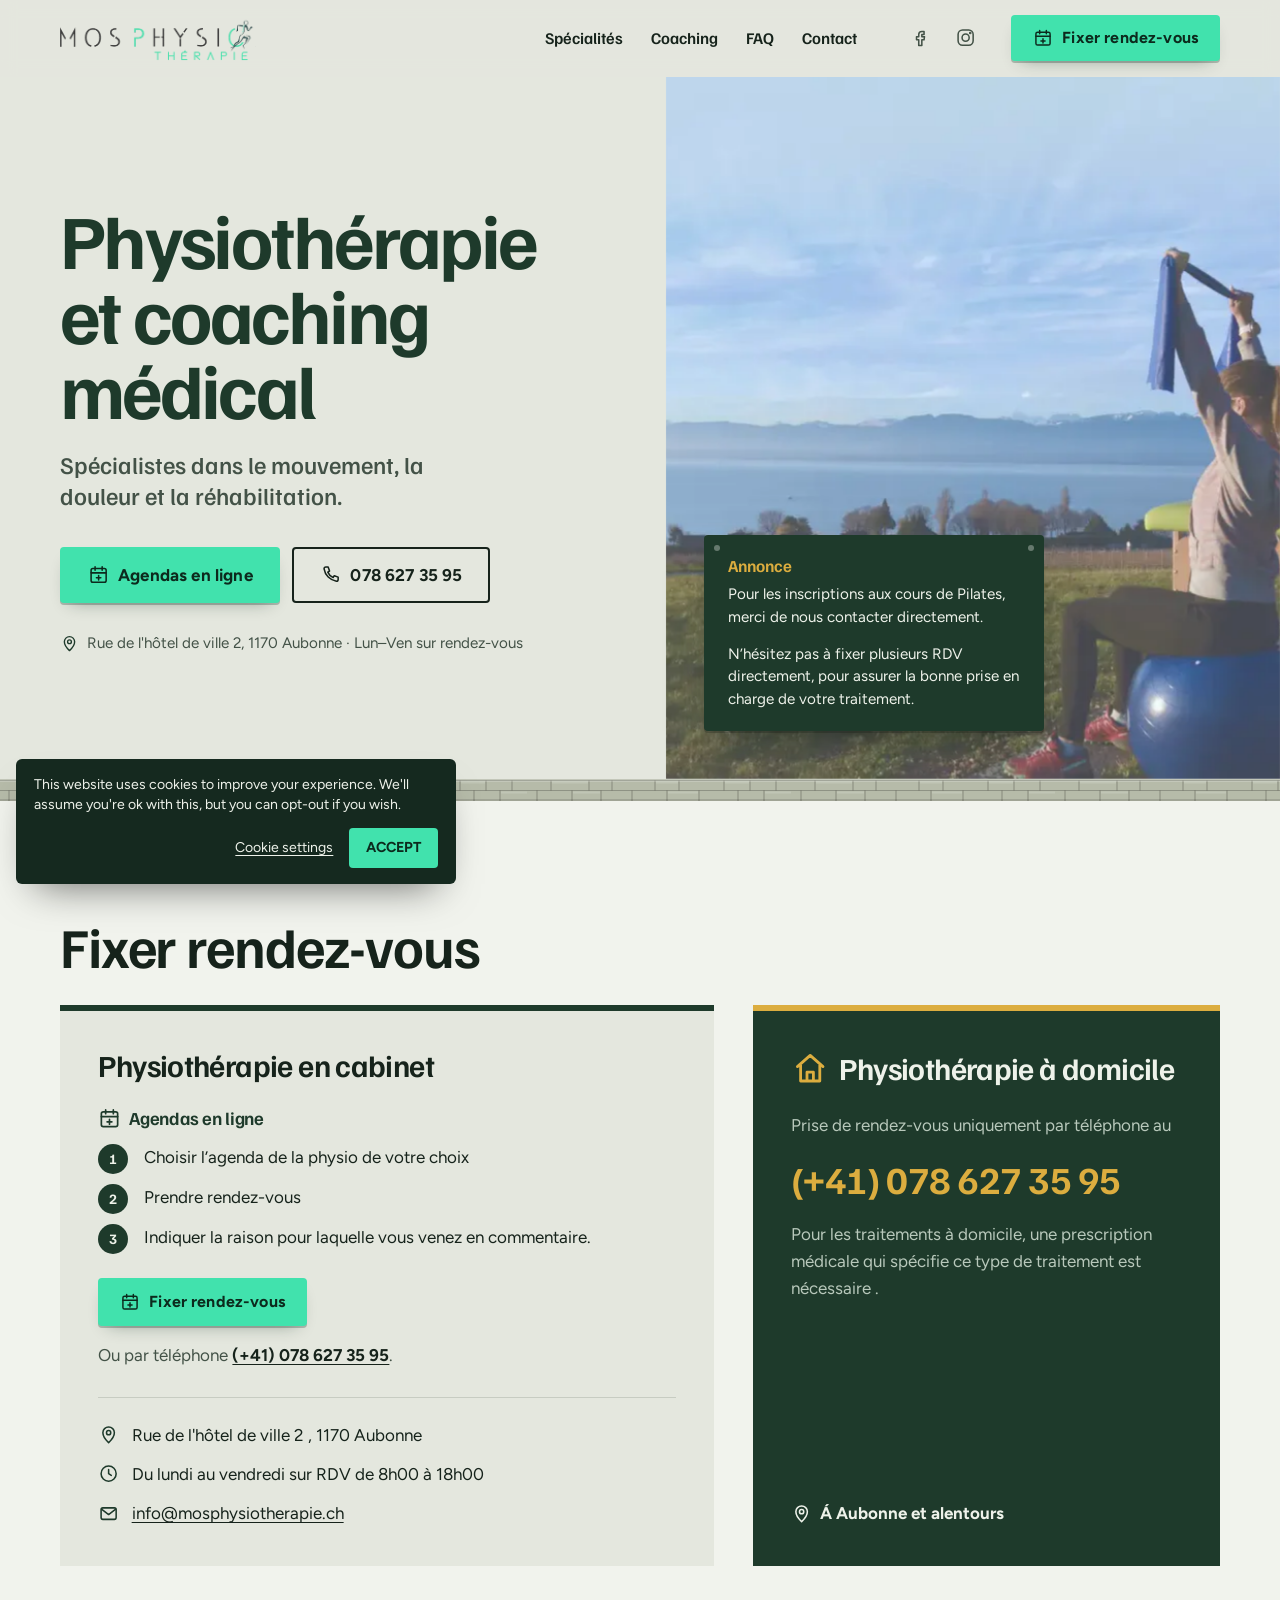
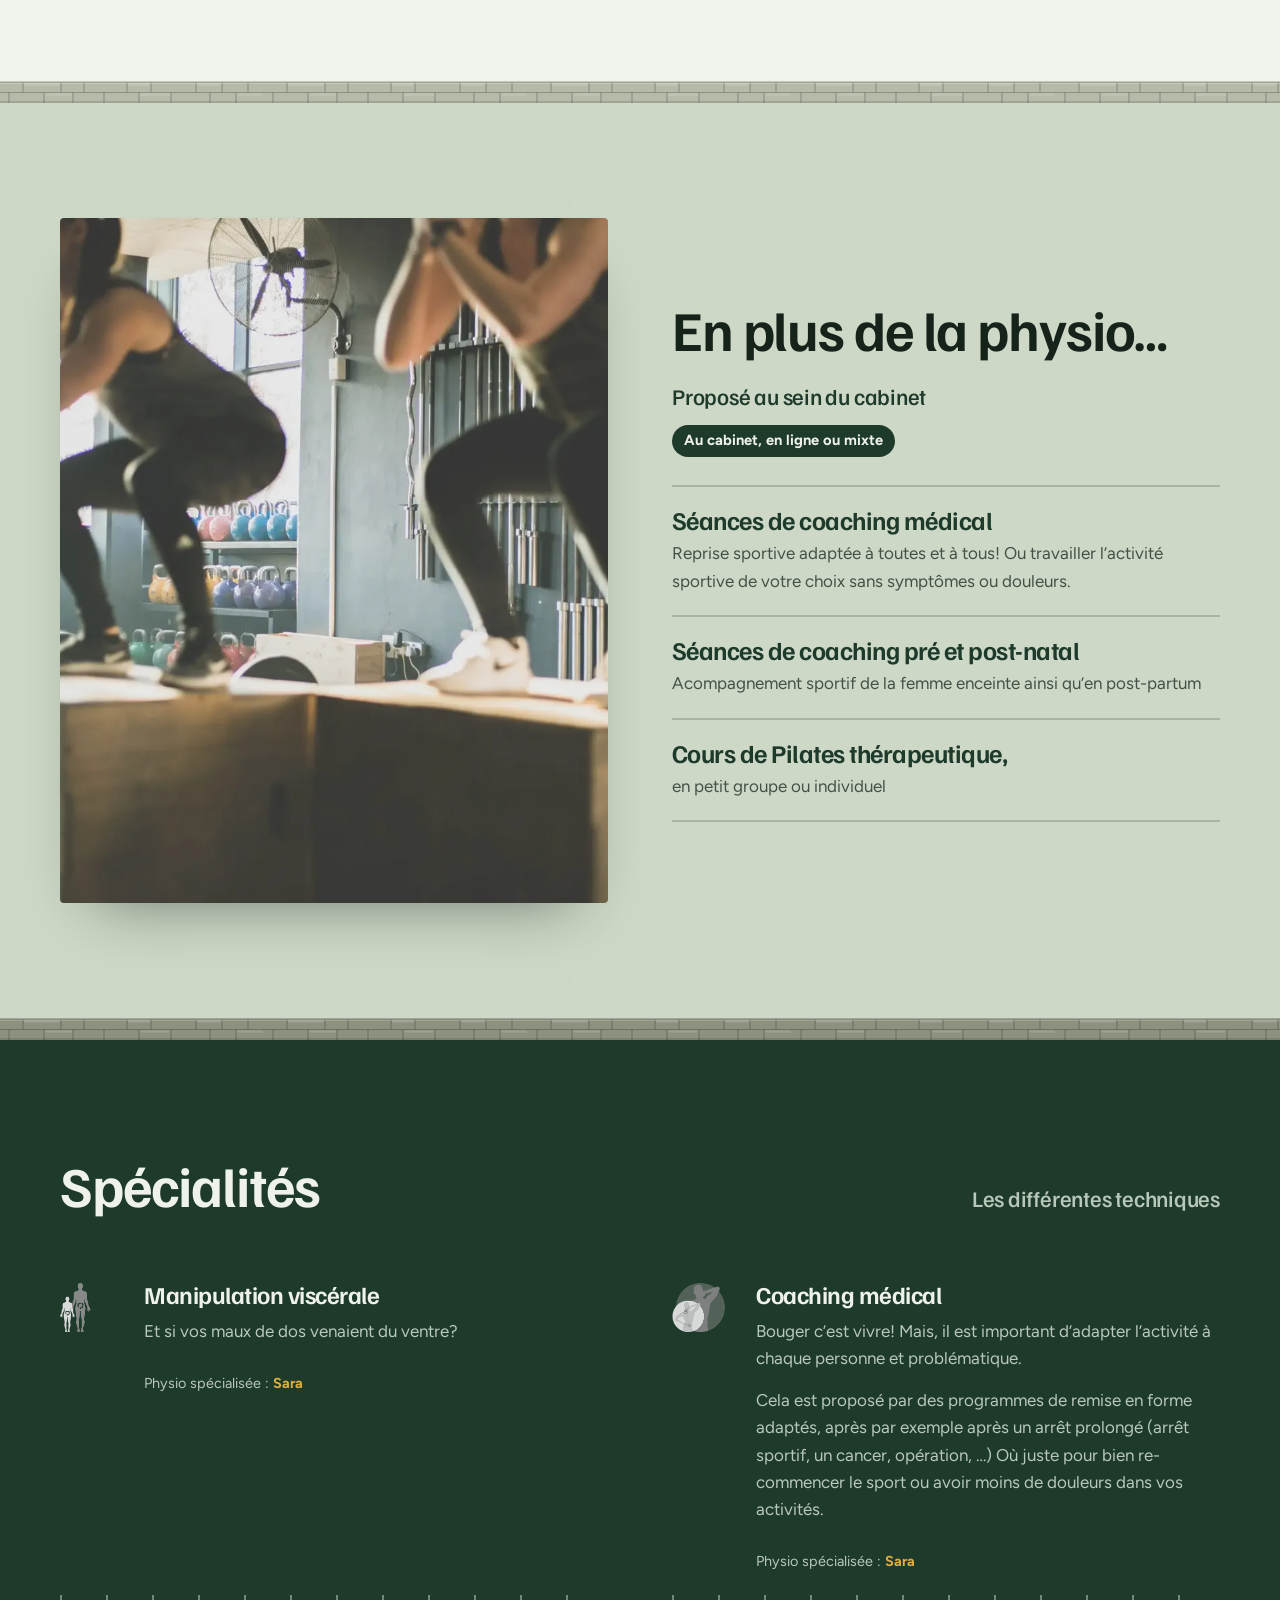
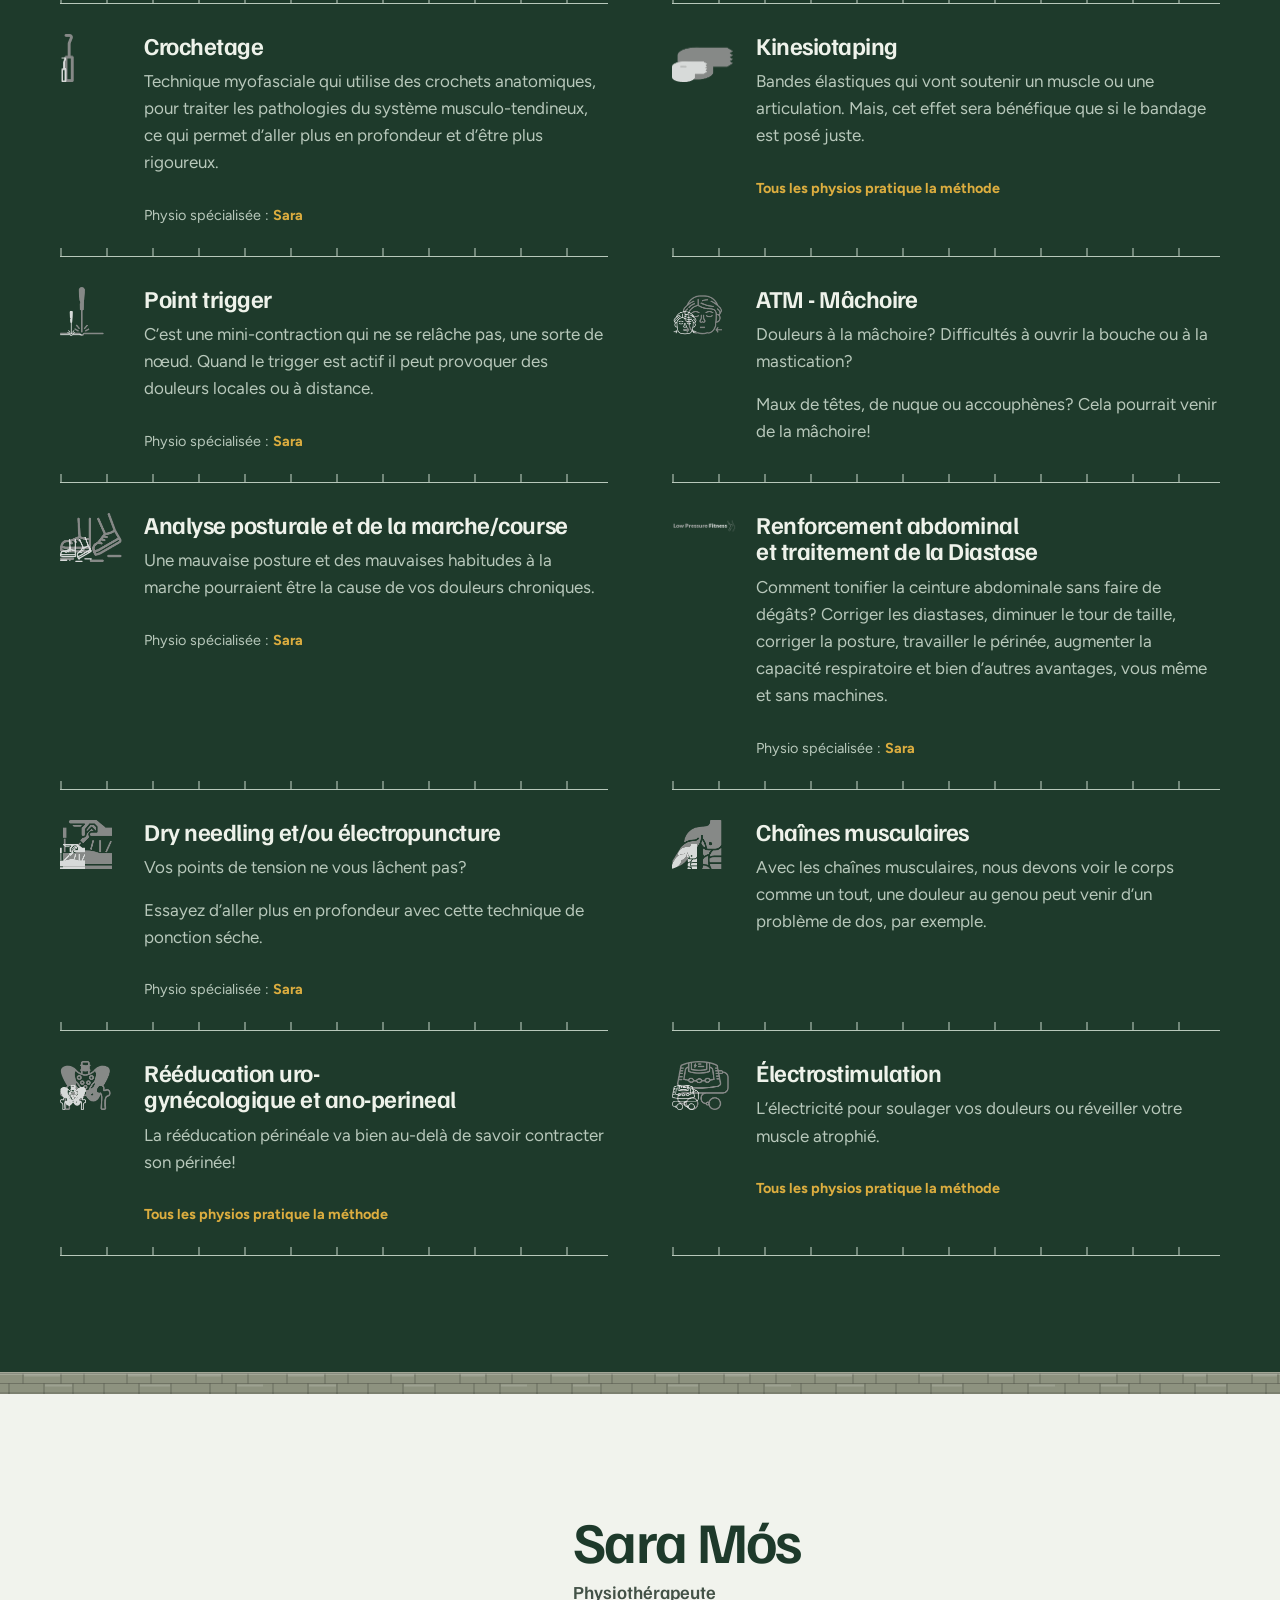
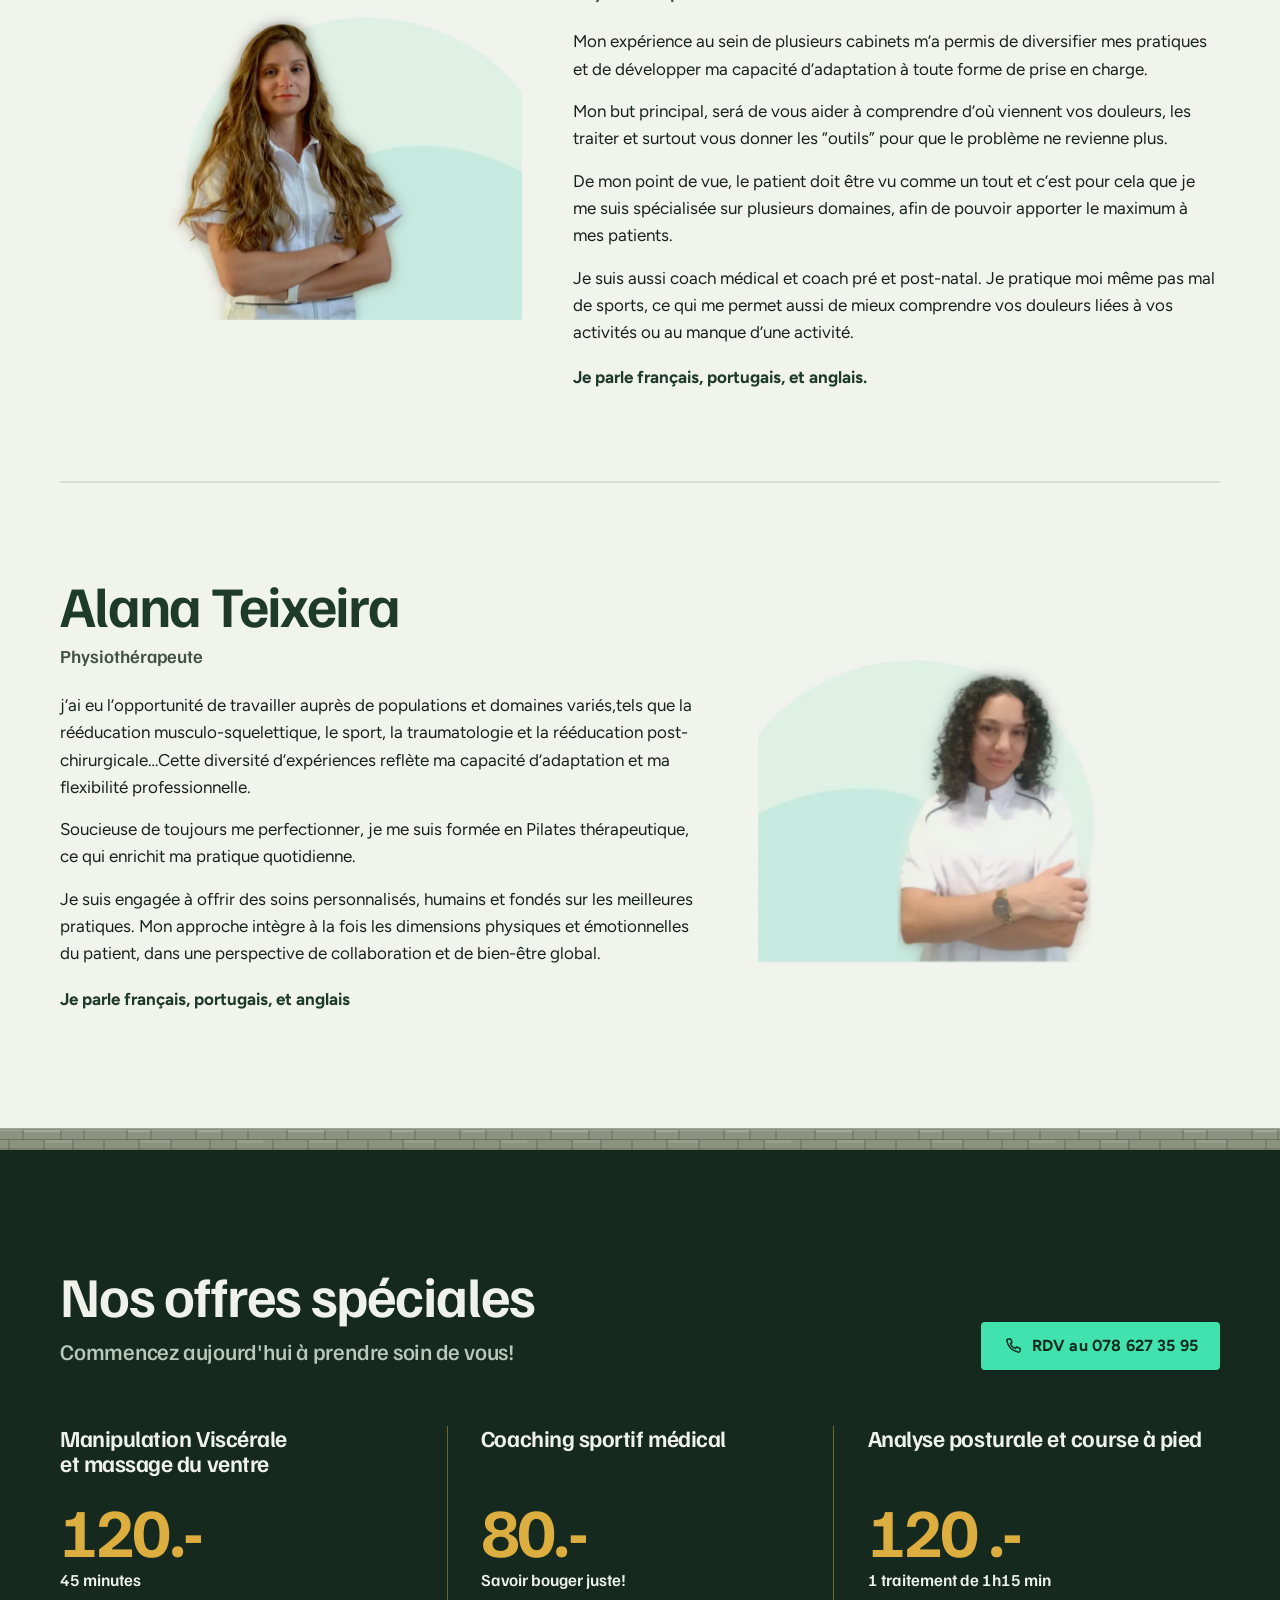
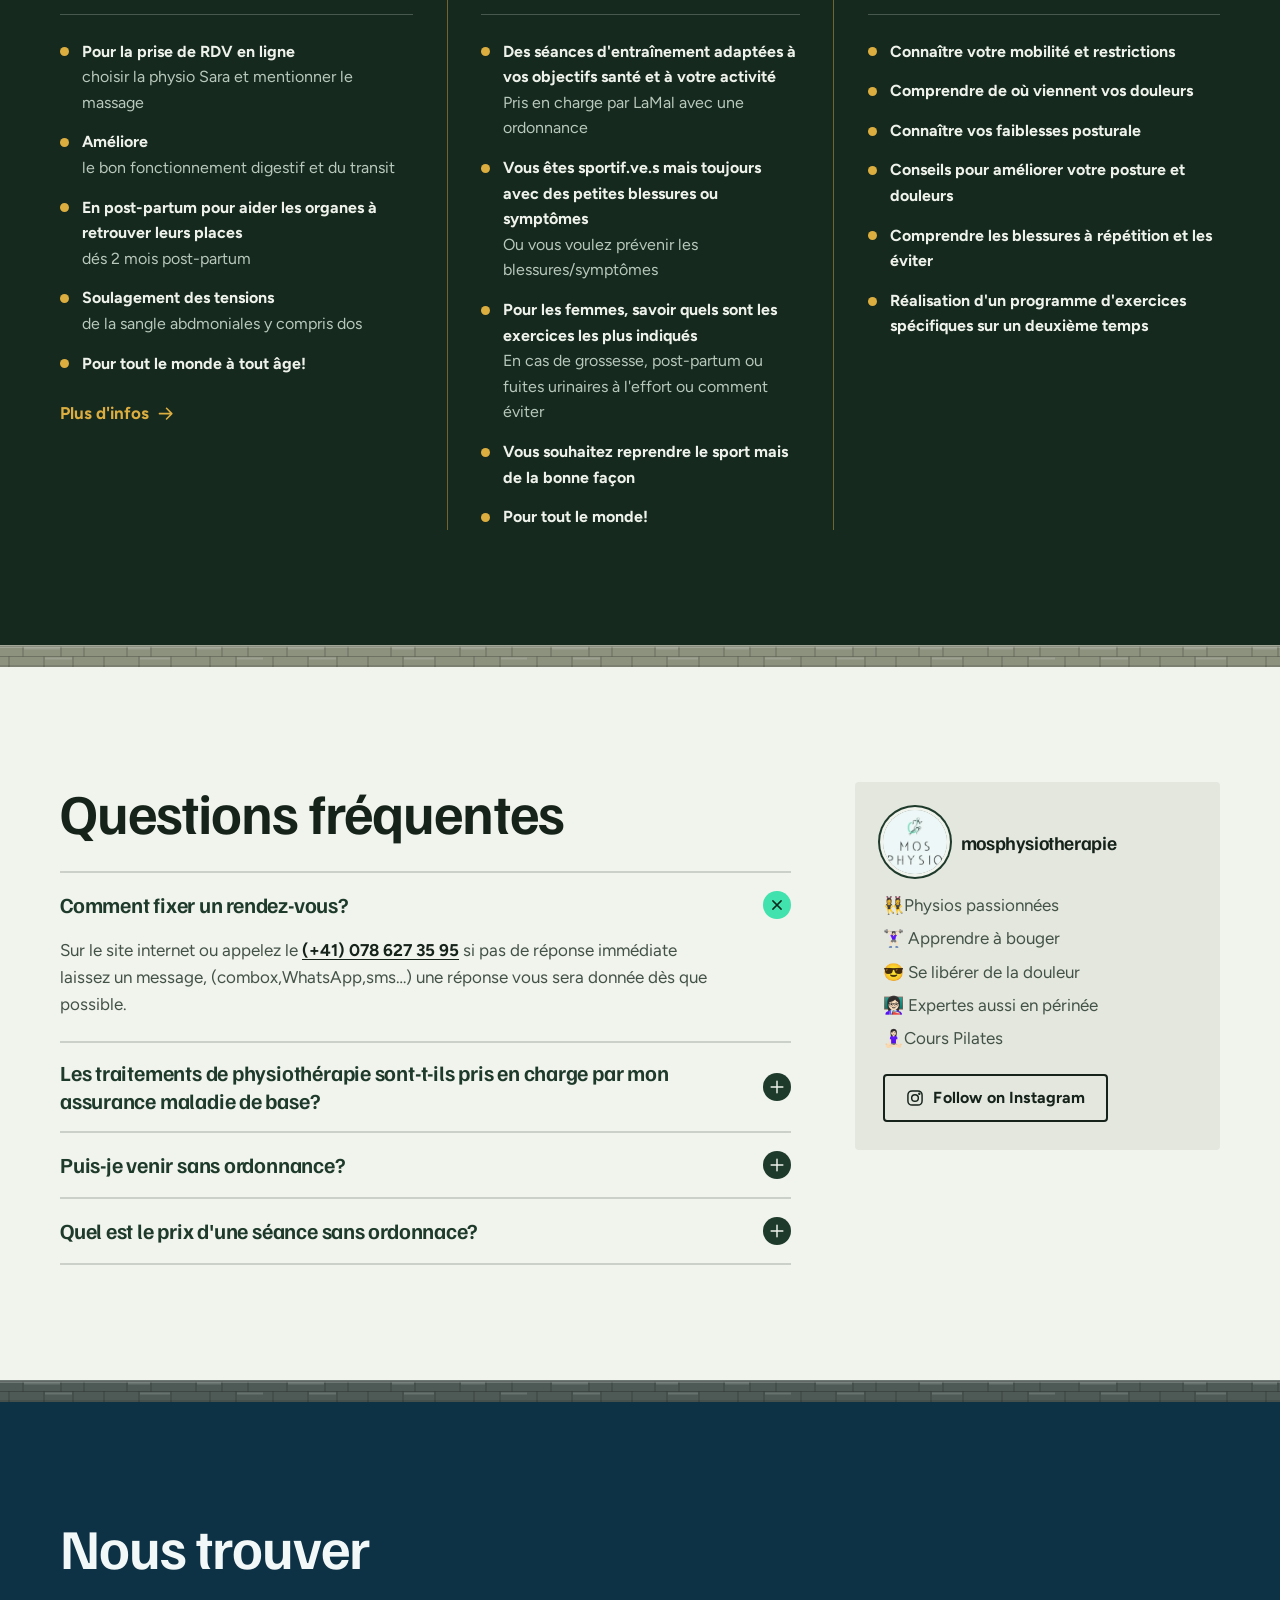
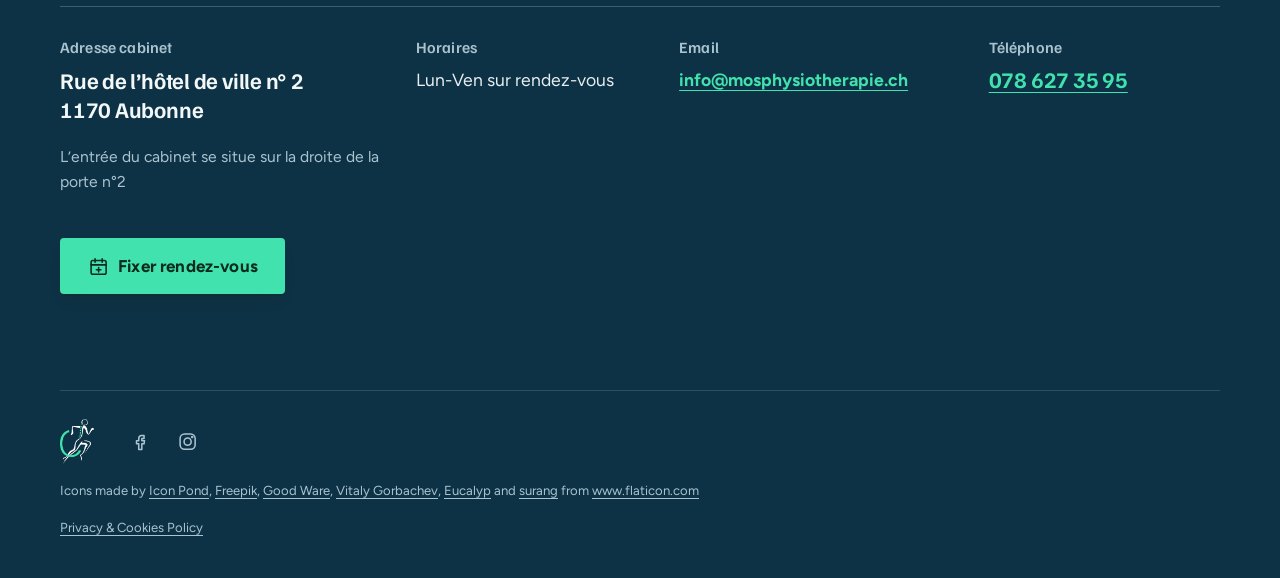
==== commit d9c90d93: "Redesign the site as the La Côte hillside, terrace by terrace Rebuilds index.html on a new, self-con" ====
--- a/index.html
+++ b/index.html
@@ -1,551 +1,505 @@
 <!DOCTYPE html>
 <html lang="fr-CH">
 <head>
-<meta charset="utf-8">
+<meta charset="UTF-8">
 <meta name="viewport" content="width=device-width, initial-scale=1">
-<title>MosPhysiothérapie | Physiothérapie et coaching médical à Aubonne</title>
+<title>Accueil | MosPhysiotherapie</title>
 <meta name="description" content="Physiothérapeutes à Aubonne, spécialisées dans le mouvement, la douleur, les lésions et le périnée. Prenez soin de vous avec MosPhysiothérapie!">
-<meta name="theme-color" content="#10302b">
 <link rel="canonical" href="https://mosphysiotherapie.ch/">
 <meta property="og:locale" content="fr_FR">
 <meta property="og:type" content="website">
-<meta property="og:title" content="MosPhysiothérapie, physiothérapie et coaching médical à Aubonne">
-<meta property="og:description" content="Spécialistes dans le mouvement, la douleur et la réhabilitation.">
+<meta property="og:title" content="Accueil - MosPhysiotherapie">
+<meta property="og:description" content="Physiothérapie et coaching médical">
 <meta property="og:url" content="https://mosphysiotherapie.ch/">
 <meta property="og:site_name" content="MosPhysiothérapie">
-<meta property="og:image" content="https://mosphysiotherapie.ch/images/hero-aubonne.webp">
+<meta property="og:image" content="images/hillside.webp">
+<meta name="theme-color" content="#e4e7de">
 <link rel="icon" href="images/favicon-32.jpg" sizes="32x32">
 <link rel="icon" href="images/favicon-192.jpg" sizes="192x192">
 <link rel="apple-touch-icon" href="images/favicon-180.jpg">
-
-<link rel="preconnect" href="https://fonts.googleapis.com">
-<link rel="preconnect" href="https://fonts.gstatic.com" crossorigin>
-<link rel="stylesheet" href="https://fonts.googleapis.com/css2?family=Fraunces:ital,opsz,wght@0,9..144,400;0,9..144,500;0,9..144,600;1,9..144,400&family=Plus+Jakarta+Sans:wght@400;500;600;700&display=swap">
-<link rel="stylesheet" href="css/style.css">
-<link rel="preload" as="image" href="images/hero-aubonne.webp">
-
+<link rel="preload" href="assets/fonts/familjen-grotesk-latin.woff2" as="font" type="font/woff2" crossorigin>
+<link rel="preload" href="assets/fonts/figtree-latin.woff2" as="font" type="font/woff2" crossorigin>
+<link rel="stylesheet" href="assets/site.css">
 <script type="application/ld+json">
 {
   "@context": "https://schema.org",
   "@type": "Physiotherapy",
   "name": "MosPhysiothérapie",
   "url": "https://mosphysiotherapie.ch/",
-  "logo": "https://mosphysiotherapie.ch/images/logo.webp",
   "telephone": "+41786273595",
   "email": "info@mosphysiotherapie.ch",
   "address": {
     "@type": "PostalAddress",
-    "streetAddress": "Rue de l'Hôtel de Ville 2",
+    "streetAddress": "Rue de l'hôtel de ville 2",
     "postalCode": "1170",
     "addressLocality": "Aubonne",
     "addressCountry": "CH"
   },
-  "openingHoursSpecification": {
-    "@type": "OpeningHoursSpecification",
-    "dayOfWeek": ["Monday", "Tuesday", "Wednesday", "Thursday", "Friday"],
-    "opens": "08:00",
-    "closes": "18:00"
-  },
-  "sameAs": ["https://www.instagram.com/mosphysiotherapie/", "https://www.facebook.com/mosphysiotherapie"]
+  "openingHours": "Mo-Fr 08:00-18:00",
+  "sameAs": ["https://www.facebook.com/mosphysiotherapie", "https://www.instagram.com/mosphysiotherapie/"]
 }
 </script>
-<script>document.documentElement.classList.add('js')</script>
 </head>
 <body>
-
-<svg width="0" height="0" style="position:absolute" aria-hidden="true">
-  <defs>
-    <symbol id="i-phone" viewBox="0 0 24 24"><path fill="none" stroke="currentColor" stroke-width="1.8" stroke-linecap="round" stroke-linejoin="round" d="M5 4h4l2 5-2.5 1.5a11 11 0 0 0 5 5L15 13l5 2v4a2 2 0 0 1-2 2A16 16 0 0 1 3 6a2 2 0 0 1 2-2"/></symbol>
-    <symbol id="i-mail" viewBox="0 0 24 24"><g fill="none" stroke="currentColor" stroke-width="1.8" stroke-linecap="round" stroke-linejoin="round"><rect x="3" y="5" width="18" height="14" rx="2"/><path d="m3 7 9 6 9-6"/></g></symbol>
-    <symbol id="i-pin" viewBox="0 0 24 24"><g fill="none" stroke="currentColor" stroke-width="1.8" stroke-linecap="round" stroke-linejoin="round"><path d="M12 21s-7-6.2-7-11.5A7 7 0 0 1 19 9.5C19 14.8 12 21 12 21z"/><circle cx="12" cy="9.5" r="2.5"/></g></symbol>
-    <symbol id="i-clock" viewBox="0 0 24 24"><g fill="none" stroke="currentColor" stroke-width="1.8" stroke-linecap="round" stroke-linejoin="round"><circle cx="12" cy="12" r="9"/><path d="M12 7v5l3 2"/></g></symbol>
-    <symbol id="i-calendar" viewBox="0 0 24 24"><g fill="none" stroke="currentColor" stroke-width="1.8" stroke-linecap="round" stroke-linejoin="round"><rect x="3" y="5" width="18" height="16" rx="2"/><path d="M16 3v4M8 3v4M3 10h18M12 14v4M10 16h4"/></g></symbol>
-    <symbol id="i-home" viewBox="0 0 24 24"><g fill="none" stroke="currentColor" stroke-width="1.8" stroke-linecap="round" stroke-linejoin="round"><path d="m3 11 9-7 9 7"/><path d="M5 10v10h14V10M10 20v-6h4v6"/></g></symbol>
-    <symbol id="i-check" viewBox="0 0 24 24"><path fill="none" stroke="currentColor" stroke-width="2.2" stroke-linecap="round" stroke-linejoin="round" d="m5 12.5 4.5 4.5L19 7.5"/></symbol>
-    <symbol id="i-arrow" viewBox="0 0 24 24"><path fill="none" stroke="currentColor" stroke-width="1.8" stroke-linecap="round" stroke-linejoin="round" d="M5 12h14m-6-6 6 6-6 6"/></symbol>
-    <symbol id="i-megaphone" viewBox="0 0 24 24"><g fill="none" stroke="currentColor" stroke-width="1.8" stroke-linecap="round" stroke-linejoin="round"><path d="M3 10v4a1 1 0 0 0 1 1h3l6 4V5L7 9H4a1 1 0 0 0-1 1z"/><path d="M17 9a4 4 0 0 1 0 6"/></g></symbol>
-    <symbol id="i-plus" viewBox="0 0 24 24"><path fill="none" stroke="currentColor" stroke-width="2" stroke-linecap="round" d="M12 5v14M5 12h14"/></symbol>
-    <symbol id="i-close" viewBox="0 0 24 24"><path fill="none" stroke="currentColor" stroke-width="2" stroke-linecap="round" d="M6 6l12 12M18 6 6 18"/></symbol>
-    <symbol id="i-instagram" viewBox="0 0 24 24"><g fill="none" stroke="currentColor" stroke-width="1.8"><rect x="3" y="3" width="18" height="18" rx="5"/><circle cx="12" cy="12" r="4"/><circle cx="17.5" cy="6.5" r="1" fill="currentColor" stroke="none"/></g></symbol>
-    <symbol id="i-facebook" viewBox="0 0 24 24"><path fill="currentColor" d="M13.5 21v-7.5H16l.4-3h-2.9V8.6c0-.9.3-1.5 1.5-1.5h1.6V4.4A21 21 0 0 0 14.3 4c-2.3 0-3.9 1.4-3.9 4v2.5H8v3h2.4V21z"/></symbol>
-  </defs>
+<svg width="0" height="0" class="sprite" aria-hidden="true" focusable="false">
+  <symbol id="i-cal" viewBox="0 0 24 24"><rect x="3.5" y="5" width="17" height="15.5" rx="2"/><path d="M3.5 10h17M8 3v4M16 3v4M12 13v5M9.5 15.5h5"/></symbol>
+  <symbol id="i-phone" viewBox="0 0 24 24"><path d="M6.6 3.5h2.6l1.6 4.4-2 1.3a11 11 0 0 0 6 6l1.3-2 4.4 1.6v2.6c0 1.1-.9 2-2 2A16.6 16.6 0 0 1 4.6 5.5c0-1.1.9-2 2-2z"/></symbol>
+  <symbol id="i-pin" viewBox="0 0 24 24"><path d="M12 21s-6.5-6.1-6.5-11.2a6.5 6.5 0 0 1 13 0C18.5 14.9 12 21 12 21z"/><circle cx="12" cy="9.8" r="2.4"/></symbol>
+  <symbol id="i-clock" viewBox="0 0 24 24"><circle cx="12" cy="12" r="8.5"/><path d="M12 7.5V12l3 2"/></symbol>
+  <symbol id="i-mail" viewBox="0 0 24 24"><rect x="3.5" y="5.5" width="17" height="13" rx="2"/><path d="m4 7 8 6 8-6"/></symbol>
+  <symbol id="i-home" viewBox="0 0 24 24"><path d="M4 11 12 4l8 7M6 9.5V20h12V9.5M10 20v-5.5h4V20"/></symbol>
+  <symbol id="i-arrow" viewBox="0 0 24 24"><path d="M5 12h14M13 6l6 6-6 6"/></symbol>
+  <symbol id="i-plus" viewBox="0 0 24 24"><path d="M12 5v14M5 12h14"/></symbol>
+  <symbol id="i-close" viewBox="0 0 24 24"><path d="M6 6l12 12M18 6 6 18"/></symbol>
+  <symbol id="i-ig" viewBox="0 0 24 24"><rect x="3.5" y="3.5" width="17" height="17" rx="5"/><circle cx="12" cy="12" r="4"/><circle cx="17.2" cy="6.8" r=".6" fill="currentColor"/></symbol>
+  <symbol id="i-fb" viewBox="0 0 24 24"><path d="M14.5 8.5h2.5V5h-2.5A3.5 3.5 0 0 0 11 8.5V11H8.5v3.5H11V21h3.5v-6.5H17l.5-3.5h-3V9a.5.5 0 0 1 .5-.5z"/></symbol>
+  <symbol id="i-menu" viewBox="0 0 24 24"><path d="M4 7h16M4 12h16M4 17h10"/></symbol>
 </svg>
 
-<a class="skip-link" href="#main">Aller au contenu</a>
+<a class="skip" href="#contenu">Aller au contenu</a>
 
 <header class="site-header" id="top">
-  <div class="container header-inner">
+  <div class="wrap header-row">
     <a class="brand" href="./" aria-label="MosPhysiothérapie, accueil">
-      <img src="images/logo.webp" alt="MosPhysiothérapie" width="828" height="315">
+      <img src="images/logo.webp" alt="MosPhysiotherapie" width="828" height="315">
     </a>
-    <nav class="site-nav" id="site-nav" aria-label="Navigation principale">
+    <nav class="main-nav" id="main-nav" aria-label="Navigation principale">
       <ul>
-        <li><a href="#rendez-vous">Rendez-vous</a></li>
-        <li><a href="#coaching">Coaching</a></li>
-        <li><a href="#specialites">Spécialités</a></li>
-        <li><a href="#equipe">Équipe</a></li>
-        <li><a href="#offres">Offres</a></li>
+        <li><a href="#les-spécialités">Spécialités</a></li>
+        <li><a href="#prevention" title="Cours">Coaching</a></li>
         <li><a href="#faq">FAQ</a></li>
         <li><a href="#contact">Contact</a></li>
       </ul>
       <div class="nav-social">
-        <a href="https://www.facebook.com/mosphysiotherapie" target="_blank" rel="noopener" aria-label="Facebook"><svg class="icon"><use href="#i-facebook"/></svg></a>
-        <a href="https://www.instagram.com/mosphysio" target="_blank" rel="noopener" aria-label="Instagram"><svg class="icon"><use href="#i-instagram"/></svg></a>
+        <a href="https://www.facebook.com/mosphysiotherapie" aria-label="Facebook"><svg class="ico"><use href="#i-fb"/></svg></a>
+        <a href="https://www.instagram.com/mosphysio" aria-label="Instagram"><svg class="ico"><use href="#i-ig"/></svg></a>
       </div>
     </nav>
-    <a class="btn btn-primary btn-sm header-cta" href="https://www.tbooking.ch/fr/book/2367-2562" target="_blank" rel="noopener" data-booking>
-      <svg class="icon"><use href="#i-calendar"/></svg>Rendez-vous
-    </a>
-    <button class="nav-toggle" type="button" aria-controls="site-nav" aria-expanded="false">
-      <span class="sr-only">Menu</span><span class="nav-toggle-bars" aria-hidden="true"></span>
+    <button class="btn btn-book header-book" type="button" data-book>
+      <svg class="ico"><use href="#i-cal"/></svg><span>Fixer rendez-vous</span>
     </button>
+    <button class="menu-toggle" type="button" aria-expanded="false" aria-controls="main-nav">
+      <svg class="ico"><use href="#i-menu"/></svg><span class="sr">Toggle menu</span>
+    </button>
   </div>
 </header>
 
-<main id="main">
-
-  <!-- Hero -->
-  <section class="hero">
-    <div class="container hero-grid">
-      <div class="hero-copy">
-        <p class="eyebrow">Cabinet de physiothérapie · Aubonne</p>
-        <h1>Physiothérapie <em>et</em> coaching médical</h1>
-        <p class="lead">Spécialistes dans le mouvement, la douleur et la réhabilitation.</p>
-        <div class="hero-actions">
-          <a class="btn btn-primary" href="https://www.tbooking.ch/fr/book/2367-2562" target="_blank" rel="noopener" data-booking>
-            <svg class="icon"><use href="#i-calendar"/></svg>Fixer rendez-vous
-          </a>
-          <a class="btn btn-ghost" href="tel:0041786273595">
-            <svg class="icon"><use href="#i-phone"/></svg>078 627 35 95
-          </a>
-        </div>
-        <ul class="hero-facts">
-          <li><svg class="icon"><use href="#i-clock"/></svg>Du lundi au vendredi sur RDV, 8h00 à 18h00</li>
-          <li><svg class="icon"><use href="#i-pin"/></svg>Rue de l'Hôtel de Ville 2, 1170 Aubonne</li>
-        </ul>
-      </div>
-      <div class="hero-media">
-        <div class="hero-photo">
-          <img src="images/hero-aubonne.webp" alt="Exercice de physiothérapie en plein air avec vue sur le lac Léman" width="815" height="680" fetchpriority="high">
-        </div>
-        <div class="hero-badge">
-          <span class="hero-badge-title">Au cabinet</span>
-          <span class="hero-badge-sep" aria-hidden="true"></span>
-          <span class="hero-badge-title">À domicile</span>
-        </div>
-      </div>
-    </div>
-
-    <div class="container">
-      <aside class="notice" aria-label="Annonce">
-        <span class="notice-icon"><svg class="icon"><use href="#i-megaphone"/></svg></span>
-        <div>
-          <h2 class="notice-title">Annonce</h2>
-          <ul>
-            <li>Pour les inscriptions aux cours de Pilates, merci de nous contacter directement.</li>
-            <li>N’hésitez pas à fixer plusieurs RDV directement, pour assurer la bonne prise en charge de votre traitement.</li>
-          </ul>
-        </div>
+<aside class="altimeter is-away" aria-label="Sections de la page">
+  <p class="alt-top" aria-hidden="true">Aubonne</p>
+  <p class="alt-reading" aria-hidden="true"><span class="alt-value">502</span>&nbsp;m</p>
+  <ol>
+    <li><a href="#rendez-vous">Rendez-vous</a></li>
+    <li><a href="#prevention">Coaching</a></li>
+    <li><a href="#les-spécialités">Spécialités</a></li>
+    <li><a href="#equipe">Équipe</a></li>
+    <li><a href="#offres">Offres</a></li>
+    <li><a href="#faq">FAQ</a></li>
+    <li><a href="#contact">Contact</a></li>
+  </ol>
+  <p class="alt-foot" aria-hidden="true"><span>Léman 372 m</span></p>
+</aside>
+
+<main id="contenu">
+
+<!-- Hillside: first viewport -->
+<section class="hero" aria-labelledby="hero-title">
+  <div class="wrap hero-grid">
+    <div class="hero-copy">
+      <h1 id="hero-title">Physiothérapie et coaching médical</h1>
+      <p class="hero-sub">Spécialistes dans le mouvement, la douleur et la réhabilitation.</p>
+      <div class="hero-actions">
+        <button class="btn btn-book btn-lg" type="button" data-book>
+          <svg class="ico"><use href="#i-cal"/></svg><span>Agendas en ligne</span>
+        </button>
+        <a class="btn btn-line btn-lg" href="tel:0041786273595">
+          <svg class="ico"><use href="#i-phone"/></svg><span>078 627 35 95</span>
+        </a>
+      </div>
+      <p class="hero-place"><svg class="ico"><use href="#i-pin"/></svg>Rue de l'hôtel de ville 2, 1170 Aubonne · Lun–Ven sur rendez-vous</p>
+    </div>
+    <figure class="hero-photo">
+      <img src="images/hillside.webp" width="820" height="680" alt="Exercice avec un élastique sur un ballon, au-dessus des vignes d'Aubonne, face au Léman et aux Alpes" fetchpriority="high">
+      <aside class="plot-sign" aria-labelledby="annonce-title">
+        <h2 id="annonce-title">Annonce</h2>
+        <p>Pour les inscriptions aux cours de Pilates, merci de nous contacter directement.</p>
+        <p>N’hésitez pas à fixer plusieurs RDV directement, pour assurer la bonne prise en charge de votre traitement.</p>
       </aside>
-    </div>
-  </section>
-
-  <!-- Rendez-vous -->
-  <section class="section" id="rendez-vous">
-    <div class="container">
-      <header class="section-head">
-        <p class="eyebrow">Rendez-vous</p>
-        <h2>Au cabinet ou chez vous</h2>
-      </header>
-
-      <div class="rdv-grid">
-        <article class="rdv-card rdv-card-main reveal">
-          <div class="rdv-card-head">
-            <span class="rdv-icon"><svg class="icon"><use href="#i-calendar"/></svg></span>
-            <h3>Physiothérapie en cabinet</h3>
-          </div>
-          <h4 class="rdv-sub">Agendas en ligne</h4>
+    </figure>
+  </div>
+</section>
+
+<div class="wall wall-stone" aria-hidden="true"></div>
+
+<!-- Terrace 1: booking -->
+<section class="terrace terrace-stone" id="rendez-vous" aria-labelledby="rdv-title">
+  <div class="wrap">
+    <h2 class="section-title" id="rdv-title">Fixer rendez-vous</h2>
+    <div class="rdv-grid">
+      <article class="rdv rdv-cabinet">
+        <header class="rdv-head">
+          <h3>Physiothérapie en cabinet</h3>
+        </header>
+        <div class="rdv-agenda">
+          <h4><svg class="ico"><use href="#i-cal"/></svg>Agendas en ligne</h4>
           <ol class="steps">
             <li>Choisir l’agenda de la physio de votre choix</li>
             <li>Prendre rendez-vous</li>
             <li>Indiquer la raison pour laquelle vous venez en commentaire.</li>
           </ol>
-          <div class="rdv-actions">
-            <a class="btn btn-primary" href="https://www.tbooking.ch/fr/book/2367-2562" target="_blank" rel="noopener" data-booking>
-              <svg class="icon"><use href="#i-calendar"/></svg>Fixer rendez-vous
-            </a>
-            <p class="rdv-phone">Ou par téléphone <a href="tel:0041786273595">(+41) 078 627 35 95</a>.</p>
-          </div>
-          <ul class="rdv-details">
-            <li><svg class="icon"><use href="#i-pin"/></svg>Rue de l'Hôtel de Ville 2, 1170 Aubonne</li>
-            <li><svg class="icon"><use href="#i-clock"/></svg>Du lundi au vendredi sur RDV de 8h00 à 18h00</li>
-            <li><svg class="icon"><use href="#i-mail"/></svg><a href="mailto:info@mosphysiotherapie.ch">info@mosphysiotherapie.ch</a></li>
-          </ul>
-        </article>
-
-        <article class="rdv-card rdv-card-home reveal">
-          <div class="rdv-card-head">
-            <span class="rdv-icon"><svg class="icon"><use href="#i-home"/></svg></span>
-            <h3>Physiothérapie à domicile</h3>
-          </div>
-          <p>Prise de rendez-vous uniquement par téléphone au</p>
-          <a class="big-phone" href="tel:0041786273595">(+41) 078 627 35 95</a>
-          <p>Pour les traitements à domicile, une prescription médicale qui spécifie ce type de traitement est nécessaire.</p>
-          <p class="rdv-area"><svg class="icon"><use href="#i-pin"/></svg>À Aubonne et alentours</p>
-        </article>
-      </div>
-    </div>
-  </section>
-
-  <!-- Coaching -->
-  <section class="section section-tint" id="coaching">
-    <div class="container coaching-grid">
-      <figure class="coaching-media reveal">
-        <img src="images/coaching.webp" alt="Cours de circuit training" width="1400" height="899" loading="lazy">
-        <figcaption class="coaching-tag">Au cabinet, en ligne ou mixte</figcaption>
-      </figure>
-      <div class="coaching-copy reveal">
-        <p class="eyebrow">En plus de la physio…</p>
-        <h2>Proposé au sein du cabinet</h2>
-        <ul class="feature-list">
-          <li>
-            <span class="feature-check"><svg class="icon"><use href="#i-check"/></svg></span>
-            <div>
-              <h3>Séances de coaching médical</h3>
-              <p>Reprise sportive adaptée à toutes et à tous! Ou travailler l’activité sportive de votre choix sans symptômes ou douleurs.</p>
-            </div>
-          </li>
-          <li>
-            <span class="feature-check"><svg class="icon"><use href="#i-check"/></svg></span>
-            <div>
-              <h3>Séances de coaching pré et post-natal</h3>
-              <p>Accompagnement sportif de la femme enceinte ainsi qu’en post-partum.</p>
-            </div>
-          </li>
-          <li>
-            <span class="feature-check"><svg class="icon"><use href="#i-check"/></svg></span>
-            <div>
-              <h3>Cours de Pilates thérapeutique</h3>
-              <p>En petit groupe ou individuel.</p>
-            </div>
-          </li>
+          <button class="btn btn-book" type="button" data-book>
+            <svg class="ico"><use href="#i-cal"/></svg><span>Fixer rendez-vous</span>
+          </button>
+          <p class="rdv-phone">Ou par téléphone <a href="tel:0041786273595">(+41) 078 627 35 95</a>.</p>
+        </div>
+        <ul class="facts">
+          <li><svg class="ico"><use href="#i-pin"/></svg><span>Rue de l'hôtel de ville 2 , 1170 Aubonne</span></li>
+          <li><svg class="ico"><use href="#i-clock"/></svg><span>Du lundi au vendredi sur RDV de 8h00 à 18h00</span></li>
+          <li><svg class="ico"><use href="#i-mail"/></svg><a href="mailto:info@mosphysiotherapie.ch">info@mosphysiotherapie.ch</a></li>
         </ul>
-      </div>
-    </div>
-  </section>
-
-  <!-- Spécialités -->
-  <section class="section" id="specialites">
-    <div class="container">
-      <header class="section-head">
-        <p class="eyebrow">Spécialités</p>
-        <h2>Les différentes techniques</h2>
-      </header>
-
-      <div class="spec-grid">
-        <article class="spec-card reveal" id="manipulation-viscerale">
-          <span class="spec-icon"><img src="images/icon-visceral.png" alt="" width="127" height="97" loading="lazy"></span>
-          <h3>Manipulation viscérale</h3>
-          <p>Et si vos maux de dos venaient du ventre?</p>
-          <p class="spec-who">Physio spécialisée : <strong>Sara</strong></p>
-        </article>
-
-        <article class="spec-card reveal">
-          <span class="spec-icon"><img src="images/icon-coaching.png" alt="" width="127" height="97" loading="lazy"></span>
-          <h3>Coaching médical</h3>
-          <p>Bouger c’est vivre! Mais, il est important d’adapter l’activité à chaque personne et problématique.</p>
-          <p>Cela est proposé par des programmes de remise en forme adaptés, par exemple après un arrêt prolongé (arrêt sportif, un cancer, opération, …) ou juste pour bien recommencer le sport ou avoir moins de douleurs dans vos activités.</p>
-          <p class="spec-who">Physio spécialisée : <strong>Sara</strong></p>
-        </article>
-
-        <article class="spec-card reveal">
-          <span class="spec-icon"><img src="images/icon-crochetage.png" alt="" width="127" height="97" loading="lazy"></span>
-          <h3>Crochetage</h3>
-          <p>Technique myofasciale qui utilise des crochets anatomiques, pour traiter les pathologies du système musculo-tendineux, ce qui permet d’aller plus en profondeur et d’être plus rigoureux.</p>
-          <p class="spec-who">Physio spécialisée : <strong>Sara</strong></p>
-        </article>
-
-        <article class="spec-card reveal">
-          <span class="spec-icon"><img src="images/icon-kinesiotaping.png" alt="" width="127" height="97" loading="lazy"></span>
-          <h3>Kinesiotaping</h3>
-          <p>Bandes élastiques qui vont soutenir un muscle ou une articulation. Mais, cet effet ne sera bénéfique que si le bandage est posé juste.</p>
-          <p class="spec-who spec-who-all">Tous les physios pratiquent la méthode</p>
-        </article>
-
-        <article class="spec-card reveal">
-          <span class="spec-icon"><img src="images/icon-trigger.png" alt="" width="127" height="97" loading="lazy"></span>
-          <h3>Point trigger</h3>
-          <p>C’est une mini-contraction qui ne se relâche pas, une sorte de nœud. Quand le trigger est actif il peut provoquer des douleurs locales ou à distance.</p>
-          <p class="spec-who">Physio spécialisée : <strong>Sara</strong></p>
-        </article>
-
-        <article class="spec-card reveal">
-          <span class="spec-icon"><img src="images/icon-atm.png" alt="" width="127" height="97" loading="lazy"></span>
-          <h3>ATM - Mâchoire</h3>
-          <p>Douleurs à la mâchoire? Difficultés à ouvrir la bouche ou à la mastication?</p>
-          <p>Maux de têtes, de nuque ou acouphènes? Cela pourrait venir de la mâchoire!</p>
-        </article>
-
-        <article class="spec-card reveal">
-          <span class="spec-icon"><img src="images/icon-posture.png" alt="" width="127" height="97" loading="lazy"></span>
-          <h3>Analyse posturale et de la marche/course</h3>
-          <p>Une mauvaise posture et des mauvaises habitudes à la marche pourraient être la cause de vos douleurs chroniques.</p>
-          <p class="spec-who">Physio spécialisée : <strong>Sara</strong></p>
-        </article>
-
-        <article class="spec-card reveal">
-          <span class="spec-icon spec-icon-logo"><img src="images/logo-lpf.png" alt="Low Pressure Fitness" width="300" height="67" loading="lazy"></span>
-          <h3>Renforcement abdominal et traitement de la Diastase</h3>
-          <p>Comment tonifier la ceinture abdominale sans faire de dégâts? Corriger les diastases, diminuer le tour de taille, corriger la posture, travailler le périnée, augmenter la capacité respiratoire et bien d’autres avantages, vous-même et sans machines.</p>
-          <p class="spec-who">Physio spécialisée : <strong>Sara</strong></p>
-        </article>
-
-        <article class="spec-card reveal">
-          <span class="spec-icon"><img src="images/icon-dry-needling.png" alt="" width="127" height="97" loading="lazy"></span>
-          <h3>Dry needling et/ou électropuncture</h3>
-          <p>Vos points de tension ne vous lâchent pas?</p>
-          <p>Essayez d’aller plus en profondeur avec cette technique de ponction sèche.</p>
-          <p class="spec-who">Physio spécialisée : <strong>Sara</strong></p>
-        </article>
-
-        <article class="spec-card reveal">
-          <span class="spec-icon"><img src="images/icon-muscles.png" alt="" width="127" height="97" loading="lazy"></span>
-          <h3>Chaînes musculaires</h3>
-          <p>Avec les chaînes musculaires, nous devons voir le corps comme un tout, une douleur au genou peut venir d’un problème de dos, par exemple.</p>
-        </article>
-
-        <article class="spec-card reveal">
-          <span class="spec-icon"><img src="images/icon-pelvis.png" alt="" width="127" height="97" loading="lazy"></span>
-          <h3>Rééducation uro-gynécologique et ano-périnéale</h3>
-          <p>La rééducation périnéale va bien au-delà de savoir contracter son périnée!</p>
-          <p class="spec-who spec-who-all">Tous les physios pratiquent la méthode</p>
-        </article>
-
-        <article class="spec-card reveal">
-          <span class="spec-icon"><img src="images/icon-electrostim.png" alt="" width="127" height="97" loading="lazy"></span>
-          <h3>Électrostimulation</h3>
-          <p>L’électricité pour soulager vos douleurs ou réveiller votre muscle atrophié.</p>
-          <p class="spec-who spec-who-all">Tous les physios pratiquent la méthode</p>
-        </article>
-      </div>
-    </div>
-  </section>
-
-  <!-- Équipe -->
-  <section class="section section-tint" id="equipe">
-    <div class="container">
-      <header class="section-head">
-        <p class="eyebrow">L’équipe</p>
-        <h2>Vos physiothérapeutes</h2>
-      </header>
-
-      <div class="team-grid">
-        <article class="team-card reveal">
-          <div class="team-photo"><img src="images/sara-mos.webp" alt="Sara Mós" width="960" height="705" loading="lazy"></div>
-          <div class="team-body">
-            <h3>Sara Mós</h3>
-            <p class="team-role">Physiothérapeute</p>
-            <p>Mon expérience au sein de plusieurs cabinets m’a permis de diversifier mes pratiques et de développer ma capacité d’adaptation à toute forme de prise en charge.</p>
-            <p>Mon but principal sera de vous aider à comprendre d’où viennent vos douleurs, les traiter et surtout vous donner les “outils” pour que le problème ne revienne plus.</p>
-            <p>De mon point de vue, le patient doit être vu comme un tout et c’est pour cela que je me suis spécialisée sur plusieurs domaines, afin de pouvoir apporter le maximum à mes patients.</p>
-            <p>Je suis aussi coach médical et coach pré et post-natal. Je pratique moi-même pas mal de sports, ce qui me permet aussi de mieux comprendre vos douleurs liées à vos activités ou au manque d’une activité.</p>
-            <p class="team-langs">Je parle <span>français</span><span>portugais</span><span>anglais</span></p>
-          </div>
-        </article>
-
-        <article class="team-card reveal">
-          <div class="team-photo"><img src="images/alana-teixeira.png" alt="Alana Teixeira" width="960" height="705" loading="lazy"></div>
-          <div class="team-body">
-            <h3>Alana Teixeira</h3>
-            <p class="team-role">Physiothérapeute</p>
-            <p>J’ai eu l’opportunité de travailler auprès de populations et domaines variés, tels que la rééducation musculo-squelettique, le sport, la traumatologie et la rééducation post-chirurgicale… Cette diversité d’expériences reflète ma capacité d’adaptation et ma flexibilité professionnelle.</p>
-            <p>Soucieuse de toujours me perfectionner, je me suis formée en Pilates thérapeutique, ce qui enrichit ma pratique quotidienne.</p>
-            <p>Je suis engagée à offrir des soins personnalisés, humains et fondés sur les meilleures pratiques. Mon approche intègre à la fois les dimensions physiques et émotionnelles du patient, dans une perspective de collaboration et de bien-être global.</p>
-            <p class="team-langs">Je parle <span>français</span><span>portugais</span><span>anglais</span></p>
-          </div>
-        </article>
-      </div>
-    </div>
-  </section>
-
-  <!-- Offres -->
-  <section class="section" id="offres">
-    <div class="container">
-      <header class="section-head section-head-split">
-        <div>
-          <p class="eyebrow">Nos offres spéciales</p>
-          <h2>Commencez aujourd'hui à prendre soin de vous!</h2>
-        </div>
-        <a class="btn btn-ghost" href="tel:0041786273595"><svg class="icon"><use href="#i-phone"/></svg>RDV au 078 627 35 95</a>
-      </header>
-
-      <div class="offer-grid">
-        <article class="offer-card reveal">
-          <h3>Manipulation viscérale et massage du ventre</h3>
-          <p class="price"><span class="price-cur">CHF</span>120.–<span class="price-unit">45 minutes</span></p>
-          <p class="offer-note">Pour la prise de RDV en ligne, <strong>choisir la physio Sara et mentionner le massage</strong></p>
-          <ul class="offer-list">
-            <li><svg class="icon"><use href="#i-check"/></svg><span><strong>Améliore</strong> le bon fonctionnement digestif et du transit</span></li>
-            <li><svg class="icon"><use href="#i-check"/></svg><span>En post-partum pour aider les organes à retrouver leurs places, <strong>dès 2 mois post-partum</strong></span></li>
-            <li><svg class="icon"><use href="#i-check"/></svg><span><strong>Soulagement des tensions</strong> de la sangle abdominale, y compris le dos</span></li>
-          </ul>
-          <p class="offer-foot">Pour tout le monde à tout âge!</p>
-          <a class="btn btn-outline" href="#manipulation-viscerale">Plus d'infos<svg class="icon"><use href="#i-arrow"/></svg></a>
-        </article>
-
-        <article class="offer-card offer-card-featured reveal">
-          <h3>Coaching sportif médical</h3>
-          <p class="price"><span class="price-cur">CHF</span>80.–<span class="price-unit">Savoir bouger juste!</span></p>
-          <p class="offer-note">Des séances d'entraînement adaptées à vos objectifs santé et à votre activité. <strong>Pris en charge par la LAMal avec une ordonnance.</strong></p>
-          <ul class="offer-list">
-            <li><svg class="icon"><use href="#i-check"/></svg><span>Vous êtes sportif·ve·s mais toujours avec des petites blessures ou symptômes</span></li>
-            <li><svg class="icon"><use href="#i-check"/></svg><span>Ou vous voulez prévenir les blessures/symptômes</span></li>
-            <li><svg class="icon"><use href="#i-check"/></svg><span>Pour les femmes, savoir quels sont les exercices les plus indiqués</span></li>
-            <li><svg class="icon"><use href="#i-check"/></svg><span>En cas de grossesse, post-partum ou fuites urinaires à l'effort, ou comment les éviter</span></li>
-            <li><svg class="icon"><use href="#i-check"/></svg><span>Vous souhaitez reprendre le sport mais de la bonne façon</span></li>
-          </ul>
-          <p class="offer-foot">Pour tout le monde!</p>
-        </article>
-
-        <article class="offer-card reveal">
-          <h3>Analyse posturale et course à pied</h3>
-          <p class="price"><span class="price-cur">CHF</span>120.–<span class="price-unit">1 traitement de 1h15</span></p>
-          <ul class="offer-list">
-            <li><svg class="icon"><use href="#i-check"/></svg><span>Connaître votre mobilité et restrictions</span></li>
-            <li><svg class="icon"><use href="#i-check"/></svg><span>Comprendre d'où viennent vos douleurs</span></li>
-            <li><svg class="icon"><use href="#i-check"/></svg><span>Connaître vos faiblesses posturales</span></li>
-            <li><svg class="icon"><use href="#i-check"/></svg><span>Conseils pour améliorer votre posture et douleurs</span></li>
-            <li><svg class="icon"><use href="#i-check"/></svg><span>Comprendre les blessures à répétition et les éviter</span></li>
-            <li><svg class="icon"><use href="#i-check"/></svg><span>Réalisation d'un programme d'exercices spécifiques dans un deuxième temps</span></li>
-          </ul>
-        </article>
-      </div>
-    </div>
-  </section>
-
-  <!-- FAQ -->
-  <section class="section section-tint" id="faq">
-    <div class="container faq-grid">
-      <header class="section-head">
-        <p class="eyebrow">FAQ</p>
-        <h2>Questions fréquentes</h2>
-      </header>
-      <div class="faq-list">
-        <details open>
-          <summary>Comment fixer un rendez-vous?<svg class="icon"><use href="#i-plus"/></svg></summary>
-          <div class="faq-body">
-            <p>Sur le site internet ou appelez le <a href="tel:0041786273595">(+41) 078 627 35 95</a>; si pas de réponse immédiate laissez un message (combox, WhatsApp, SMS…), une réponse vous sera donnée dès que possible.</p>
-          </div>
-        </details>
-        <details>
-          <summary>Les traitements de physiothérapie sont-ils pris en charge par mon assurance maladie de base?<svg class="icon"><use href="#i-plus"/></svg></summary>
-          <div class="faq-body">
-            <p>Oui, avec une ordonnance/prescription de physiothérapie, prescrite par un médecin reconnu en Suisse, les traitements sont donc remboursés selon votre franchise.</p>
-          </div>
-        </details>
-        <details>
-          <summary>Puis-je venir sans ordonnance?<svg class="icon"><use href="#i-plus"/></svg></summary>
-          <div class="faq-body">
-            <p>Si vous êtes un nouveau patient, vous pouvez venir sans ordonnance pour un bilan et premier traitement; pour un suivi, le passage chez votre médecin pourra être indiqué.</p>
-            <p>Le traitement ne sera pas pris en charge par votre assurance maladie de base. Merci de préciser lors de votre prise de rendez-vous que vous venez sans ordonnance médicale.</p>
-          </div>
-        </details>
-        <details>
-          <summary>Quel est le prix d'une séance sans ordonnance?<svg class="icon"><use href="#i-plus"/></svg></summary>
-          <div class="faq-body">
-            <p>Une première séance sans ordonnance dure 45 min et coûte 80.–; pour la suite il est possible d’avoir un suivi avec des séances de 30 min au prix de 60.–.</p>
-          </div>
-        </details>
-      </div>
-    </div>
-  </section>
-
-  <!-- Instagram -->
-  <section class="section section-tight">
-    <div class="container">
-      <a class="insta reveal" href="https://www.instagram.com/mosphysiotherapie/" target="_blank" rel="noopener">
-        <img class="insta-avatar" src="images/ig-avatar.webp" alt="" width="150" height="150" loading="lazy">
-        <div class="insta-text">
-          <p class="insta-handle">@mosphysiotherapie</p>
-          <ul class="insta-bio">
-            <li>👯‍♀️ Physios passionnées</li>
-            <li>🏋🏻‍♀️ Apprendre à bouger</li>
-            <li>😎 Se libérer de la douleur</li>
-            <li>👩🏻‍🏫 Expertes aussi en périnée</li>
-            <li>🧘🏻‍♀️ Cours Pilates</li>
-          </ul>
-        </div>
-        <span class="btn btn-primary insta-btn"><svg class="icon"><use href="#i-instagram"/></svg>Suivre sur Instagram</span>
+      </article>
+      <article class="rdv rdv-home">
+        <header class="rdv-head">
+          <h3><svg class="ico"><use href="#i-home"/></svg>Physiothérapie à domicile</h3>
+        </header>
+        <p>Prise de rendez-vous uniquement par téléphone au</p>
+        <a class="big-phone" href="tel:0041786273595">(+41) 078 627 35 95</a>
+        <p>Pour les traitements à domicile, une prescription médicale qui spécifie ce type de traitement est nécessaire .</p>
+        <p class="rdv-area"><svg class="ico"><use href="#i-pin"/></svg>Á Aubonne et alentours</p>
+      </article>
+    </div>
+  </div>
+</section>
+
+<div class="wall wall-to-sage" aria-hidden="true"></div>
+
+<!-- Terrace 2: coaching -->
+<section class="terrace terrace-sage" id="prevention" aria-labelledby="coaching-title">
+  <div class="wrap coaching-grid">
+    <figure class="coaching-photo">
+      <img src="images/coaching-1600.webp" width="1600" height="1027" alt="cours circuit training" loading="lazy">
+    </figure>
+    <div class="coaching-copy">
+      <h2 class="section-title" id="coaching-title">En plus de la physio…</h2>
+      <p class="lede">Proposé au sein du cabinet</p>
+      <p class="where">Au cabinet, en ligne ou mixte</p>
+      <ul class="offer-list">
+        <li>
+          <h3>Séances de coaching médical</h3>
+          <p>Reprise sportive adaptée à toutes et à tous! Ou travailler l’activité sportive de votre choix sans symptômes ou douleurs.</p>
+        </li>
+        <li>
+          <h3>Séances de coaching pré et post-natal</h3>
+          <p>Acompagnement sportif de la femme enceinte ainsi qu’en post-partum</p>
+        </li>
+        <li>
+          <h3>Cours de Pilates thérapeutique,</h3>
+          <p>en petit groupe ou individuel</p>
+        </li>
+      </ul>
+    </div>
+  </div>
+</section>
+
+<div class="wall wall-to-vine" aria-hidden="true"></div>
+
+<!-- Terrace 3: specialities, the vine rows -->
+<section class="terrace terrace-vine" id="les-spécialités" aria-labelledby="spec-title">
+  <div class="wrap">
+    <div class="spec-head">
+      <h2 class="section-title" id="spec-title">Spécialités</h2>
+      <p class="lede">Les différentes techniques</p>
+    </div>
+    <ul class="vine-rows">
+      <li id="manipulation-viscerale">
+        <img src="images/icon-visceral.png" alt="Humain" width="127" height="97" loading="lazy">
+        <h3>Manipulation viscérale</h3>
+        <p>Et si vos maux de dos venaient du ventre?</p>
+        <p class="who">Physio spécialisée : <b>Sara</b></p>
+      </li>
+      <li>
+        <img src="images/icon-coaching.png" alt="douleur" width="127" height="97" loading="lazy">
+        <h3>Coaching médical</h3>
+        <p>Bouger c’est vivre! Mais, il est important d’adapter l’activité à chaque personne et problématique.</p>
+        <p>Cela est proposé par des programmes de remise en forme adaptés, après par exemple après un arrêt prolongé (arrêt sportif, un cancer, opération, …) Où juste pour bien re-commencer le sport ou avoir moins de douleurs dans vos activités.</p>
+        <p class="who">Physio spécialisée : <b>Sara</b></p>
+      </li>
+      <li>
+        <img src="images/icon-crochetage.png" alt="Crochet" width="127" height="97" loading="lazy">
+        <h3>Crochetage</h3>
+        <p>Technique myofasciale qui utilise des crochets anatomiques, pour traiter les pathologies du système musculo-tendineux, ce qui permet d’aller plus en profondeur et d’être plus rigoureux.</p>
+        <p class="who">Physio spécialisée : <b>Sara</b></p>
+      </li>
+      <li>
+        <img src="images/icon-kinesiotaping.png" alt="kinesiotape" width="127" height="97" loading="lazy">
+        <h3>Kinesiotaping</h3>
+        <p>Bandes élastiques qui vont soutenir un muscle ou une articulation. Mais, cet effet sera bénéfique que si le bandage est posé juste.</p>
+        <p class="who all">Tous les physios pratique la méthode</p>
+      </li>
+      <li>
+        <img src="images/icon-trigger.png" alt="Aiguille d'acupuncture" width="127" height="97" loading="lazy">
+        <h3>Point trigger</h3>
+        <p>C’est une mini-contraction qui ne se relâche pas, une sorte de nœud. Quand le trigger est actif il peut provoquer des douleurs locales ou à distance.</p>
+        <p class="who">Physio spécialisée : <b>Sara</b></p>
+      </li>
+      <li>
+        <img src="images/icon-atm.png" alt="Machoire" width="127" height="97" loading="lazy">
+        <h3>ATM - Mâchoire</h3>
+        <p>Douleurs à la mâchoire? Difficultés à ouvrir la bouche ou à la mastication?</p>
+        <p>Maux de têtes, de nuque ou accouphènes? Cela pourrait venir de la mâchoire!</p>
+      </li>
+      <li>
+        <img src="images/icon-posture.png" alt="Marcher" width="127" height="97" loading="lazy">
+        <h3>Analyse posturale et de la marche/course</h3>
+        <p>Une mauvaise posture et des mauvaises habitudes à la marche pourraient être la cause de vos douleurs chroniques.</p>
+        <p class="who">Physio spécialisée : <b>Sara</b></p>
+      </li>
+      <li>
+        <img class="lpf" src="images/logo-lpf.png" alt="low pressure fitness" width="300" height="67" loading="lazy">
+        <h3>Renforcement abdominal et traitement de la Diastase</h3>
+        <p>Comment tonifier la ceinture abdominale sans faire de dégâts? Corriger les diastases, diminuer le tour de taille, corriger la posture, travailler le périnée, augmenter la capacité respiratoire et bien d’autres avantages, vous même et sans machines.</p>
+        <p class="who">Physio spécialisée : <b>Sara</b></p>
+      </li>
+      <li>
+        <img src="images/icon-dry-needling.png" alt="soins de santé et médecine" width="127" height="97" loading="lazy">
+        <h3>Dry needling et/ou électropuncture</h3>
+        <p>Vos points de tension ne vous lâchent pas?</p>
+        <p>Essayez d’aller plus en profondeur avec cette technique de ponction séche.</p>
+        <p class="who">Physio spécialisée : <b>Sara</b></p>
+      </li>
+      <li>
+        <img src="images/icon-muscles.png" alt="muscle" width="127" height="97" loading="lazy">
+        <h3>Chaînes musculaires</h3>
+        <p>Avec les chaînes musculaires, nous devons voir le corps comme un tout, une douleur au genou peut venir d’un problème de dos, par exemple.</p>
+      </li>
+      <li>
+        <img src="images/icon-pelvis.png" alt="Bassin" width="127" height="97" loading="lazy">
+        <h3>Rééducation uro-gynécologique et ano-perineal</h3>
+        <p>La rééducation périnéale va bien au-delà de savoir contracter son périnée!</p>
+        <p class="who all">Tous les physios pratique la méthode</p>
+      </li>
+      <li>
+        <img src="images/icon-electrostim.png" alt="appareil de stimulation" width="127" height="97" loading="lazy">
+        <h3>Électrostimulation</h3>
+        <p>L’électricité pour soulager vos douleurs ou réveiller votre muscle atrophié.</p>
+        <p class="who all">Tous les physios pratique la méthode</p>
+      </li>
+    </ul>
+  </div>
+</section>
+
+<div class="wall wall-to-stone" aria-hidden="true"></div>
+
+<!-- Terrace 4: the team -->
+<section class="terrace terrace-stone" id="equipe" aria-labelledby="team-title">
+  <div class="wrap">
+    <h2 class="sr" id="team-title">L’équipe</h2>
+    <article class="person">
+      <figure class="person-photo"><img src="images/sara-mos.webp" alt="physiothérapeute Sara Mos" width="960" height="705" loading="lazy"></figure>
+      <div class="person-copy">
+        <h3>Sara Mós</h3>
+        <p class="role">Physiothérapeute</p>
+        <p>Mon expérience au sein de plusieurs cabinets m’a permis de diversifier mes pratiques et de développer ma capacité d’adaptation à toute forme de prise en charge.</p>
+        <p>Mon but principal, será de vous aider à comprendre d’où viennent vos douleurs, les traiter et surtout vous donner les “outils” pour que le problème ne revienne plus.</p>
+        <p>De mon point de vue, le patient doit être vu comme un tout et c’est pour cela que je me suis spécialisée sur plusieurs domaines, afin de pouvoir apporter le maximum à mes patients.</p>
+        <p>Je suis aussi coach médical et coach pré et post-natal. Je pratique moi même pas mal de sports, ce qui me permet aussi de mieux comprendre vos douleurs liées à vos activités ou au manque d’une activité.</p>
+        <p class="langs">Je parle français, portugais, et anglais.</p>
+      </div>
+    </article>
+    <article class="person person-flip">
+      <figure class="person-photo"><img src="images/alana-teixeira.png" alt="physiothérapeute Alana Teixeira" width="960" height="705" loading="lazy"></figure>
+      <div class="person-copy">
+        <h3>Alana Teixeira</h3>
+        <p class="role">Physiothérapeute</p>
+        <p>j’ai eu l’opportunité de travailler auprès de populations et domaines variés,tels que la rééducation musculo-squelettique, le sport, la traumatologie et la rééducation post-chirurgicale…Cette diversité d’expériences reflète ma capacité d’adaptation et ma flexibilité professionnelle.</p>
+        <p>Soucieuse de toujours me perfectionner, je me suis formée en Pilates thérapeutique, ce qui enrichit ma pratique quotidienne.</p>
+        <p>Je suis engagée à offrir des soins personnalisés, humains et fondés sur les meilleures pratiques. Mon approche intègre à la fois les dimensions physiques et émotionnelles du patient, dans une perspective de collaboration et de bien-être global.</p>
+        <p class="langs">Je parle français, portugais, et anglais</p>
+      </div>
+    </article>
+  </div>
+</section>
+
+<div class="wall wall-to-vine" aria-hidden="true"></div>
+
+<!-- Terrace 5: offers -->
+<section class="terrace terrace-vine terrace-offers" id="offres" aria-labelledby="offers-title">
+  <div class="wrap">
+    <div class="offers-head">
+      <div>
+        <h2 class="section-title" id="offers-title">Nos offres spéciales</h2>
+        <p class="lede">Commencez aujourd'hui à prendre soin de vous!</p>
+      </div>
+      <a class="btn btn-book" href="tel:0041786273595"><svg class="ico"><use href="#i-phone"/></svg><span>RDV au 078 627 35 95</span></a>
+    </div>
+    <div class="price-list">
+      <article class="price">
+        <h3>Manipulation Viscérale et massage du ventre</h3>
+        <p class="price-tag"><span class="amount">120.-</span><span class="unit">45 minutes</span></p>
+        <ul>
+          <li><b>Pour la prise de RDV en ligne</b> choisir la physio Sara et mentionner le massage</li>
+          <li><b>Améliore</b> le bon fonctionnement digestif et du transit</li>
+          <li><b>En post-partum pour aider les organes à retrouver leurs places</b> dés 2 mois post-partum</li>
+          <li><b>Soulagement des tensions</b> de la sangle abdmoniales y compris dos</li>
+          <li><b>Pour tout le monde à tout âge!</b></li>
+        </ul>
+        <a class="more" href="#manipulation-viscerale">Plus d'infos<svg class="ico"><use href="#i-arrow"/></svg></a>
+      </article>
+      <article class="price">
+        <h3>Coaching sportif médical</h3>
+        <p class="price-tag"><span class="amount">80.-</span><span class="unit">Savoir bouger juste!</span></p>
+        <ul>
+          <li><b>Des séances d'entraînement adaptées à vos objectifs santé et à votre activité</b> Pris en charge par LaMal avec une ordonnance</li>
+          <li><b>Vous êtes sportif.ve.s mais toujours avec des petites blessures ou symptômes</b> Ou vous voulez prévenir les blessures/symptômes</li>
+          <li><b>Pour les femmes, savoir quels sont les exercices les plus indiqués</b> En cas de grossesse, post-partum ou fuites urinaires à l'effort ou comment éviter</li>
+          <li><b>Vous souhaitez reprendre le sport mais de la bonne façon</b></li>
+          <li><b>Pour tout le monde!</b></li>
+        </ul>
+      </article>
+      <article class="price">
+        <h3>Analyse posturale et course à pied</h3>
+        <p class="price-tag"><span class="amount">120 .-</span><span class="unit">1 traitement de 1h15 min</span></p>
+        <ul>
+          <li><b>Connaître votre mobilité et restrictions</b></li>
+          <li><b>Comprendre de où viennent vos douleurs</b></li>
+          <li><b>Connaître vos faiblesses posturale</b></li>
+          <li><b>Conseils pour améliorer votre posture et douleurs</b></li>
+          <li><b>Comprendre les blessures à répétition et les éviter</b></li>
+          <li><b>Réalisation d'un programme d'exercices spécifiques sur un deuxième temps</b></li>
+        </ul>
+      </article>
+    </div>
+  </div>
+</section>
+
+<div class="wall wall-to-stone" aria-hidden="true"></div>
+
+<!-- Terrace 6: FAQ and Instagram -->
+<section class="terrace terrace-stone" id="faq" aria-labelledby="faq-title">
+  <div class="wrap faq-grid">
+    <div class="faq">
+      <h2 class="section-title" id="faq-title">Questions fréquentes</h2>
+      <details open>
+        <summary><span>Comment fixer un rendez-vous?</span><svg class="ico"><use href="#i-plus"/></svg></summary>
+        <p>Sur le site internet ou appelez le <a href="tel:0041786273595">(+41) 078 627 35 95</a> si pas de réponse immédiate laissez un message, (combox,WhatsApp,sms…) une réponse vous sera donnée dès que possible.</p>
+      </details>
+      <details>
+        <summary><span>Les traitements de physiothérapie sont-t-ils pris en charge par mon assurance maladie de base?</span><svg class="ico"><use href="#i-plus"/></svg></summary>
+        <p>Oui, avec une ordonnance/préscription de physiothérapie, prescrite par un médecin reconnu en Suisse, les traitements sont donc remboursés selon votre franchise.</p>
+      </details>
+      <details>
+        <summary><span>Puis-je venir sans ordonnance?</span><svg class="ico"><use href="#i-plus"/></svg></summary>
+        <p>Si vous êtes un nouveau patient, vous pouvez venir sans ordonnance pour un bilan et premier traitement, pour un suivi, le passage chez votre médecin pourra être indiqué.</p>
+        <p>Le traitement ne sera pas pris en charge par votre assurance maladie de base. Merci de préciser lors de votre prise de rendez-vous que vous venez sans ordonnance médicale.</p>
+      </details>
+      <details>
+        <summary><span>Quel est le prix d'une séance sans ordonnace?</span><svg class="ico"><use href="#i-plus"/></svg></summary>
+        <p>Une première séance sans ordonnance dure 45 min et côute 80.- , pour la suite il est possible d’avoir un suivi avec des séances de 30 min au prix de 60.- .</p>
+      </details>
+    </div>
+    <aside class="insta" aria-labelledby="insta-title">
+      <a class="insta-id" href="https://www.instagram.com/mosphysiotherapie/" title="@mosphysiotherapie">
+        <img src="images/ig-avatar.webp" alt="Physiothérapie et coaching médical à Aubonne🇨🇭" width="150" height="150" loading="lazy">
+        <h3 id="insta-title">mosphysiotherapie</h3>
       </a>
-    </div>
-  </section>
-
-  <!-- Contact -->
-  <section class="contact" id="contact">
-    <div class="container">
-      <div class="contact-head">
-        <p class="eyebrow">Contact</p>
-        <h2>Venez nous voir à Aubonne</h2>
-        <div class="contact-actions">
-          <a class="btn btn-primary" href="https://www.tbooking.ch/fr/book/2367-2562" target="_blank" rel="noopener" data-booking><svg class="icon"><use href="#i-calendar"/></svg>Prendre rendez-vous</a>
-          <a class="btn btn-ghost-light" href="https://www.google.com/maps/search/?api=1&amp;query=Rue+de+l%27H%C3%B4tel+de+Ville+2%2C+1170+Aubonne" target="_blank" rel="noopener"><svg class="icon"><use href="#i-pin"/></svg>Itinéraire</a>
-        </div>
-      </div>
-      <div class="contact-grid">
-        <div class="contact-item">
-          <svg class="icon"><use href="#i-pin"/></svg>
-          <h3>Adresse cabinet</h3>
-          <p>Rue de l’Hôtel de Ville n° 2<br>1170 Aubonne</p>
-          <p class="muted">L’entrée du cabinet se situe sur la droite de la porte n°2</p>
-        </div>
-        <div class="contact-item">
-          <svg class="icon"><use href="#i-clock"/></svg>
-          <h3>Horaires</h3>
-          <p>Lun-Ven sur rendez-vous</p>
-        </div>
-        <div class="contact-item">
-          <svg class="icon"><use href="#i-mail"/></svg>
-          <h3>Email</h3>
-          <p><a href="mailto:info@mosphysiotherapie.ch">info@mosphysiotherapie.ch</a></p>
-        </div>
-        <div class="contact-item">
-          <svg class="icon"><use href="#i-phone"/></svg>
-          <h3>Téléphone</h3>
-          <p><a href="tel:0041786273595">078 627 35 95</a></p>
-        </div>
-      </div>
-    </div>
-  </section>
+      <ul>
+        <li>👯‍♀️Physios passionnées</li>
+        <li>🏋🏻‍♀️ Apprendre à bouger</li>
+        <li>😎 Se libérer de la douleur</li>
+        <li>👩🏻‍🏫 Expertes aussi en périnée</li>
+        <li>🧘🏻‍♀️Cours Pilates</li>
+      </ul>
+      <a class="btn btn-line" href="https://www.instagram.com/mosphysiotherapie/"><svg class="ico"><use href="#i-ig"/></svg><span>Follow on Instagram</span></a>
+    </aside>
+  </div>
+</section>
+
 </main>
 
-<footer class="site-footer">
-  <div class="container footer-inner">
-    <div class="footer-brand">
-      <img src="images/logo-footer.png" alt="" width="61" height="80">
-      <p>© <span data-year>2026</span> MosPhysiothérapie</p>
-    </div>
-    <p class="credits">Icons made by <a href="https://www.flaticon.com/authors/popcorns-arts" target="_blank" rel="noopener">Icon Pond</a>, <a href="https://www.flaticon.com/authors/freepik" target="_blank" rel="noopener">Freepik</a>, <a href="https://www.flaticon.com/authors/good-ware" target="_blank" rel="noopener">Good Ware</a>, <a href="https://www.flaticon.com/authors/vitaly-gorbachev" target="_blank" rel="noopener">Vitaly Gorbachev</a>, <a href="https://www.flaticon.com/authors/eucalyp" target="_blank" rel="noopener">Eucalyp</a> and <a href="https://www.flaticon.com/authors/surang" target="_blank" rel="noopener">surang</a> from <a href="https://www.flaticon.com/" target="_blank" rel="noopener">www.flaticon.com</a></p>
-    <div class="footer-social">
-      <a href="https://www.facebook.com/mosphysiotherapie" target="_blank" rel="noopener" aria-label="Facebook"><svg class="icon"><use href="#i-facebook"/></svg></a>
-      <a href="https://www.instagram.com/mosphysio" target="_blank" rel="noopener" aria-label="Instagram"><svg class="icon"><use href="#i-instagram"/></svg></a>
+<div class="wall wall-to-lake" aria-hidden="true"></div>
+
+<!-- The lake: contact -->
+<footer class="lake" id="contact" aria-labelledby="contact-title">
+  <div class="wrap">
+    <h2 class="section-title" id="contact-title">Nous trouver</h2>
+    <div class="contact-grid">
+      <div class="contact-block">
+        <h3>Adresse cabinet</h3>
+        <p class="address">Rue de l’hôtel de ville n° 2<br>1170 Aubonne</p>
+        <p class="note">L’entrée du cabinet se situe sur la droite de la porte n°2</p>
+      </div>
+      <div class="contact-block">
+        <h3>Horaires</h3>
+        <p>Lun-Ven sur rendez-vous</p>
+      </div>
+      <div class="contact-block">
+        <h3>Email</h3>
+        <p><a href="mailto:info@mosphysiotherapie.ch">info@mosphysiotherapie.ch</a></p>
+      </div>
+      <div class="contact-block">
+        <h3>Téléphone</h3>
+        <p><a class="lake-phone" href="tel:0041786273595">078 627 35 95</a></p>
+      </div>
+    </div>
+    <div class="lake-actions">
+      <button class="btn btn-book btn-lg" type="button" data-book><svg class="ico"><use href="#i-cal"/></svg><span>Fixer rendez-vous</span></button>
+    </div>
+    <div class="lake-foot">
+      <img src="images/logo-footer.png" alt="" width="61" height="80" loading="lazy">
+      <div class="foot-social">
+        <a href="https://www.facebook.com/mosphysiotherapie" aria-label="Facebook"><svg class="ico"><use href="#i-fb"/></svg></a>
+        <a href="https://www.instagram.com/mosphysio" aria-label="Instagram"><svg class="ico"><use href="#i-ig"/></svg></a>
+      </div>
+      <p class="credits">Icons made by <a href="https://www.flaticon.com/authors/popcorns-arts" title="Icon Pond">Icon Pond</a>, <a href="https://www.flaticon.com/authors/freepik" title="Freepik">Freepik</a>, <a href="https://www.flaticon.com/authors/good-ware" title="Good Ware">Good Ware</a>, <a href="https://www.flaticon.com/authors/vitaly-gorbachev" title="Vitaly Gorbachev">Vitaly Gorbachev</a>, <a href="https://www.flaticon.com/authors/eucalyp" title="Eucalyp">Eucalyp</a> and <a href="https://www.flaticon.com/authors/surang" title="surang">surang</a> from <a href="https://www.flaticon.com/" title="Flaticon">www.flaticon.com</a></p>
+      <p class="credits"><button class="linkish" type="button" data-cookie-settings>Privacy &amp; Cookies Policy</button></p>
     </div>
   </div>
 </footer>
 
-<div class="mobile-bar" aria-label="Actions rapides">
-  <a href="tel:0041786273595"><svg class="icon"><use href="#i-phone"/></svg>Appeler</a>
-  <a class="mobile-bar-primary" href="https://www.tbooking.ch/fr/book/2367-2562" target="_blank" rel="noopener" data-booking><svg class="icon"><use href="#i-calendar"/></svg>Rendez-vous</a>
+<!-- Mobile booking bar -->
+<div class="book-bar" role="group" aria-label="Prendre rendez-vous">
+  <button class="btn btn-book" type="button" data-book><svg class="ico"><use href="#i-cal"/></svg><span>Agenda en ligne</span></button>
+  <a class="btn btn-line-dark" href="tel:0041786273595"><svg class="ico"><use href="#i-phone"/></svg><span>Appeler</span></a>
 </div>
 
+<!-- Booking dialog -->
 <dialog class="booking" id="booking" aria-labelledby="booking-title">
   <div class="booking-head">
-    <img src="images/logo.webp" alt="" width="828" height="315">
-    <h2 id="booking-title" class="sr-only">Prendre rendez-vous en ligne</h2>
-    <button class="booking-close" type="button" data-close aria-label="Fermer"><svg class="icon"><use href="#i-close"/></svg></button>
+    <img src="images/logo.webp" alt="MosPhysiotherapie" width="828" height="315">
+    <h2 id="booking-title" class="sr">Agendas en ligne</h2>
+    <button class="icon-btn" type="button" data-close aria-label="Close"><svg class="ico"><use href="#i-close"/></svg></button>
   </div>
   <iframe id="t-booking" title="Agenda en ligne MosPhysiothérapie" data-src="https://www.tbooking.ch/fr/book/2367-2562?embedded=true&amp;primary-color=41e2ad&amp;secondary-color=000000"></iframe>
+  <p class="booking-foot">Ou par téléphone <a href="tel:0041786273595">(+41) 078 627 35 95</a>.</p>
 </dialog>
 
-<script src="js/main.js" defer></script>
+<!-- Cookie notice -->
+<div class="cookie" id="cookie" hidden>
+  <p>This website uses cookies to improve your experience. We'll assume you're ok with this, but you can opt-out if you wish.</p>
+  <div class="cookie-actions">
+    <button class="linkish" type="button" data-cookie-settings>Cookie settings</button>
+    <button class="btn btn-small" type="button" id="cookie_action_close_header">ACCEPT</button>
+  </div>
+</div>
+
+<dialog class="privacy" id="privacy" aria-labelledby="privacy-title">
+  <div class="privacy-head">
+    <h2 id="privacy-title">Privacy Overview</h2>
+    <button class="icon-btn" type="button" data-close id="cliModalClose" aria-label="Close"><svg class="ico"><use href="#i-close"/></svg></button>
+  </div>
+  <p>This website uses cookies to improve your experience while you navigate through the website. Out of these cookies, the cookies that are categorized as necessary are stored on your browser as they are essential for the working of basic functionalities of the website. We also use third-party cookies that help us analyze and understand how you use this website. These cookies will be stored in your browser only with your consent. You also have the option to opt-out of these cookies. But opting out of some of these cookies may have an effect on your browsing experience.</p>
+  <details>
+    <summary>Necessary <span class="tag">Always Enabled</span></summary>
+    <p><label><input type="checkbox" id="wt-cli-checkbox-necessary" checked disabled> Necessary</label></p>
+    <p>Necessary cookies are absolutely essential for the website to function properly. This category only includes cookies that ensures basic functionalities and security features of the website. These cookies do not store any personal information.</p>
+  </details>
+  <details>
+    <summary>Non-necessary</summary>
+    <p><label><input type="checkbox" id="wt-cli-checkbox-non-necessary"> Non-necessary</label></p>
+    <p>Any cookies that may not be particularly necessary for the website to function and is used specifically to collect user personal data via analytics, ads, other embedded contents are termed as non-necessary cookies. It is mandatory to procure user consent prior to running these cookies on your website.</p>
+  </details>
+  <button class="btn btn-small" type="button" id="wt-cli-privacy-save-btn">SAVE &amp; ACCEPT</button>
+</dialog>
+
+<script src="assets/site.js" defer></script>
 </body>
 </html>
--- a/assets/site.css
+++ b/assets/site.css
@@ -0,0 +1,455 @@
+/* MosPhysiothérapie: the La Côte hillside, terrace by terrace down to the lake. */
+
+@font-face {
+  font-family: "Familjen Grotesk";
+  src: url("fonts/familjen-grotesk-latin.woff2") format("woff2");
+  font-weight: 400 700;
+  font-style: normal;
+  font-display: swap;
+}
+@font-face {
+  font-family: "Figtree";
+  src: url("fonts/figtree-latin.woff2") format("woff2");
+  font-weight: 400 700;
+  font-style: normal;
+  font-display: swap;
+}
+@font-face {
+  font-family: "Figtree";
+  src: url("fonts/figtree-italic-latin.woff2") format("woff2");
+  font-weight: 400;
+  font-style: italic;
+  font-display: swap;
+}
+
+:root {
+  /* grounds */
+  --stone: #e4e7de;      /* molasse, morning light */
+  --chalk: #f1f3ed;      /* sunlit limestone */
+  --sage: #cdd8c6;       /* vine leaves in spring */
+  --vine: #1e3a2b;       /* summer vine */
+  --vine-deep: #15291f;
+  --lake: #0e3245;       /* Léman */
+  --lake-deep: #0a2533;
+
+  /* walls */
+  --wall-light: #b6bba9;
+  --wall-mid: #8d927f;
+  --wall-dark: #4e5a55;
+
+  /* ink */
+  --ink: #16231b;
+  --ink-soft: #435247;
+  --on-dark: #eef2ea;
+  --on-dark-soft: #b8c8bb;
+  --on-lake-soft: #a9c3cf;
+
+  /* roles */
+  --mint: #41e2ad;       /* brand: booking only */
+  --mint-press: #2bcb97;
+  --mint-ink: #0c2a1d;
+  --gold: #dcad3f;       /* Chasselas */
+
+  --display: "Familjen Grotesk", "Helvetica Neue", Arial, sans-serif;
+  --body: "Figtree", "Helvetica Neue", Arial, sans-serif;
+
+  --wrap: 1160px;
+  --gutter: clamp(16px, 4vw, 40px);
+  --band-y: clamp(64px, 9vw, 128px);
+  --ease-out: cubic-bezier(.16, 1, .3, 1);
+  --radius: 4px;
+}
+
+*, *::before, *::after { box-sizing: border-box; }
+html { scroll-behavior: smooth; scroll-padding-top: 88px; -webkit-text-size-adjust: 100%; }
+@media (prefers-reduced-motion: reduce) { html { scroll-behavior: auto; } }
+
+body {
+  margin: 0;
+  background: var(--stone);
+  color: var(--ink);
+  font-family: var(--body);
+  font-size: 1.0625rem;
+  line-height: 1.6;
+  text-rendering: optimizeLegibility;
+  -webkit-font-smoothing: antialiased;
+}
+::selection { background: var(--mint); color: var(--mint-ink); }
+img { max-width: 100%; height: auto; display: block; }
+a { color: inherit; text-underline-offset: .2em; text-decoration-thickness: 1px; }
+a:hover { text-decoration-thickness: 2px; }
+:focus-visible { outline: 3px solid var(--mint); outline-offset: 3px; border-radius: 2px; }
+.terrace-vine :focus-visible, .lake :focus-visible { outline-color: var(--gold); }
+h1, h2, h3, h4 { font-family: var(--display); font-weight: 650; line-height: 1.08; letter-spacing: -0.02em; margin: 0; text-wrap: balance; }
+p { margin: 0 0 .9em; }
+p:last-child { margin-bottom: 0; }
+ul, ol { margin: 0; padding: 0; }
+b, strong { font-weight: 700; }
+
+.sprite { position: absolute; width: 0; height: 0; overflow: hidden; }
+.ico { width: 1.25em; height: 1.25em; flex: none; fill: none; stroke: currentColor; stroke-width: 1.75; stroke-linecap: round; stroke-linejoin: round; }
+.sr { position: absolute !important; width: 1px; height: 1px; padding: 0; margin: -1px; overflow: hidden; clip: rect(0 0 0 0); white-space: nowrap; border: 0; }
+.skip { position: absolute; left: 12px; top: -60px; z-index: 100; background: var(--vine); color: var(--on-dark); padding: 10px 16px; border-radius: var(--radius); }
+.skip:focus { top: 12px; }
+
+.wrap { width: 100%; max-width: calc(var(--wrap) + 2 * var(--gutter)); margin: 0 auto; padding: 0 var(--gutter); }
+
+/* ---------- buttons ---------- */
+.btn {
+  display: inline-flex; align-items: center; justify-content: center; gap: .55em;
+  min-height: 48px; padding: .7em 1.25em;
+  font: 700 1rem/1.1 var(--body); letter-spacing: .01em;
+  border-radius: var(--radius); border: 2px solid transparent;
+  cursor: pointer; text-decoration: none; white-space: nowrap;
+  transition: background-color .2s, color .2s, border-color .2s, box-shadow .25s var(--ease-out), transform .25s var(--ease-out);
+}
+.btn-lg { min-height: 56px; padding: .85em 1.5em; font-size: 1.0625rem; }
+.btn-small { min-height: 40px; padding: .5em 1em; font-size: .9rem; background: var(--vine); color: var(--on-dark); }
+.btn-book { background: var(--mint); color: var(--mint-ink); box-shadow: 0 2px 0 rgba(12, 42, 29, .25), 0 8px 18px -10px rgba(12, 42, 29, .45); }
+.btn-book:hover { background: var(--mint-press); transform: translateY(-1px); box-shadow: 0 3px 0 rgba(12, 42, 29, .25), 0 14px 24px -12px rgba(12, 42, 29, .55); }
+.btn-book:active { transform: translateY(1px); box-shadow: 0 1px 0 rgba(12, 42, 29, .25); }
+.btn-line { border-color: currentColor; color: var(--ink); background: transparent; }
+.btn-line:hover { background: var(--ink); color: var(--chalk); border-color: var(--ink); }
+.btn-line-dark { border-color: var(--on-dark); color: var(--on-dark); }
+.linkish { background: none; border: 0; padding: 0; font: inherit; color: inherit; text-decoration: underline; text-underline-offset: .2em; cursor: pointer; }
+
+/* ---------- header ---------- */
+.site-header {
+  position: sticky; top: 0; z-index: 40;
+  background: color-mix(in srgb, var(--stone) 92%, transparent);
+  backdrop-filter: saturate(1.2) blur(8px);
+  -webkit-backdrop-filter: saturate(1.2) blur(8px);
+  border-bottom: 1px solid transparent;
+  transition: border-color .3s, box-shadow .3s;
+}
+.site-header.is-stuck { border-bottom-color: rgba(22, 35, 27, .12); box-shadow: 0 6px 20px -16px rgba(22, 35, 27, .5); }
+.header-row { display: flex; align-items: center; gap: 24px; min-height: 76px; }
+.brand { display: block; margin-right: auto; }
+.brand img { width: clamp(150px, 16vw, 196px); height: auto; }
+.main-nav { display: flex; align-items: center; gap: 28px; }
+.main-nav ul { display: flex; gap: 4px; list-style: none; }
+.main-nav ul a { display: block; padding: 10px 12px; font-family: var(--display); font-weight: 600; font-size: 1.02rem; text-decoration: none; border-radius: var(--radius); }
+.main-nav ul a:hover { background: rgba(30, 58, 43, .08); }
+.nav-social { display: flex; gap: 2px; }
+.nav-social a, .foot-social a { display: grid; place-items: center; width: 44px; height: 44px; border-radius: 50%; color: var(--ink-soft); }
+.nav-social a:hover { color: var(--ink); background: rgba(30, 58, 43, .08); }
+.header-book { min-height: 44px; }
+.menu-toggle { display: none; width: 48px; height: 48px; border: 0; background: transparent; color: var(--ink); border-radius: var(--radius); cursor: pointer; }
+.menu-toggle .ico { width: 26px; height: 26px; }
+
+/* ---------- altimeter (signature) ---------- */
+.altimeter { display: none; }
+@media (min-width: 1380px) {
+  .altimeter {
+    display: flex; flex-direction: column; align-items: flex-end; gap: 14px;
+    position: fixed; right: 22px; top: 50%; transform: translateY(-50%); z-index: 30;
+    font-family: var(--display); color: var(--ink-soft);
+    transition: color .4s, opacity .4s, transform .5s var(--ease-out);
+  }
+  .altimeter.is-away { opacity: 0; pointer-events: none; transform: translate(12px, -50%); }
+  .altimeter.on-dark { color: var(--on-dark-soft); }
+  .alt-reading { margin: 0; font-size: 1.05rem; font-weight: 650; font-variant-numeric: tabular-nums; color: inherit; }
+  .alt-reading .alt-value { font-size: 1.6rem; letter-spacing: -0.02em; }
+  .altimeter ol { list-style: none; position: relative; display: flex; flex-direction: column; gap: 18px; padding-right: 14px; border-right: 2px solid currentColor; }
+  .altimeter li a {
+    display: flex; align-items: center; justify-content: flex-end; gap: 10px;
+    font-size: .82rem; font-weight: 600; text-decoration: none; color: inherit;
+    padding-right: 6px; opacity: .0; transform: translateX(6px);
+    transition: opacity .3s, transform .4s var(--ease-out);
+  }
+  .altimeter li a::after { content: ""; position: absolute; right: -21px; width: 12px; height: 2px; background: currentColor; }
+  .altimeter li { position: relative; display: flex; justify-content: flex-end; align-items: center; min-height: 14px; }
+  .altimeter:hover li a, .altimeter li a:focus-visible, .altimeter li a.is-here { opacity: 1; transform: none; }
+  .altimeter li a.is-here::after { width: 18px; right: -24px; height: 4px; background: var(--mint); }
+  .altimeter.on-dark li a.is-here::after { background: var(--gold); }
+  .alt-top { margin: 0 0 -8px; font-size: .75rem; font-weight: 600; }
+  .alt-foot { margin: 0; font-size: .75rem; line-height: 1.3; text-align: right; font-weight: 600; }
+  .alt-foot span { opacity: .75; }
+}
+
+/* ---------- walls between terraces ---------- */
+.wall {
+  height: 22px;
+  background-color: var(--wall-light);
+  background-image: url("data:image/svg+xml,%3Csvg xmlns='http://www.w3.org/2000/svg' width='264' height='22' viewBox='0 0 264 22'%3E%3Cg fill='none' stroke='%23000' stroke-opacity='.22' stroke-width='1.2'%3E%3Cpath d='M0 1.5h264M0 11.5h264'/%3E%3Cpath d='M23 1.5v10M61 1.5v10M84 1.5v10M127 1.5v10M151 1.5v10M196 1.5v10M222 1.5v10M248 1.5v10M9 11.5v10.5M44 11.5v10.5M73 11.5v10.5M104 11.5v10.5M139 11.5v10.5M171 11.5v10.5M210 11.5v10.5M236 11.5v10.5'/%3E%3C/g%3E%3Cg fill='%23fff' fill-opacity='.14'%3E%3Crect x='24' y='2.5' width='36' height='2'/%3E%3Crect x='128' y='2.5' width='22' height='2'/%3E%3Crect x='197' y='2.5' width='24' height='2'/%3E%3Crect x='45' y='12.5' width='27' height='2'/%3E%3Crect x='140' y='12.5' width='30' height='2'/%3E%3Crect x='237' y='12.5' width='26' height='2'/%3E%3C/g%3E%3C/svg%3E");
+  background-repeat: repeat-x;
+  box-shadow: inset 0 3px 0 rgba(255, 255, 255, .18), inset 0 -2px 0 rgba(0, 0, 0, .12);
+}
+.wall-to-vine { background-color: var(--wall-mid); }
+.wall-to-stone { background-color: var(--wall-mid); }
+.wall-to-lake { background-color: var(--wall-dark); }
+
+/* ---------- terraces ---------- */
+.terrace { padding: var(--band-y) 0; }
+.terrace-stone { background: var(--chalk); }
+.terrace-sage { background: var(--sage); }
+.terrace-vine { background: var(--vine); color: var(--on-dark); }
+.terrace-offers { background: var(--vine-deep); }
+
+.section-title { font-size: clamp(2.1rem, 4.4vw, 3.6rem); margin-bottom: .35em; }
+.lede { font-family: var(--display); font-size: clamp(1.15rem, 1.8vw, 1.4rem); font-weight: 500; color: var(--ink-soft); letter-spacing: -0.01em; }
+.terrace-vine .lede { color: var(--on-dark-soft); }
+
+/* ---------- hero ---------- */
+.hero { background: var(--stone); overflow: hidden; }
+.hero-grid { display: grid; grid-template-columns: minmax(0, 6fr) minmax(0, 6fr); align-items: stretch; gap: clamp(24px, 4vw, 56px); min-height: min(78vh, 720px); }
+.hero-copy { align-self: center; padding: clamp(40px, 6vw, 88px) 0; }
+.hero h1 { font-size: clamp(2.6rem, 6vw, 5.1rem); line-height: .98; letter-spacing: -0.035em; font-weight: 700; color: var(--vine); hyphens: manual; }
+.hero-sub { margin: 22px 0 0; max-width: 30ch; font-family: var(--display); font-size: clamp(1.2rem, 1.9vw, 1.5rem); line-height: 1.3; color: var(--ink-soft); font-weight: 500; }
+.hero-actions { display: flex; flex-wrap: wrap; gap: 12px; margin-top: 36px; }
+.hero-place { display: flex; align-items: center; gap: 8px; margin-top: 28px; font-size: .95rem; color: var(--ink-soft); }
+.hero-place .ico { color: var(--vine); }
+
+.hero-photo { position: relative; margin: 0 calc(-1 * var(--gutter)) 0 0; min-height: 420px; }
+@media (min-width: 1240px) {
+  .hero-photo { margin-right: calc((100vw - var(--wrap) - 2 * var(--gutter)) / -2 - var(--gutter)); }
+}
+.hero-photo > img {
+  position: absolute; inset: 0; width: 100%; height: 100%; object-fit: cover; object-position: 62% 50%;
+  animation: rise 1.4s var(--ease-out) both;
+}
+@keyframes rise { from { clip-path: inset(14% 0 0 0); transform: translateY(18px); } to { clip-path: inset(0); transform: none; } }
+
+/* the plot sign planted on the hillside */
+.plot-sign {
+  position: absolute; left: clamp(16px, 3vw, 40px); bottom: clamp(24px, 4vw, 48px);
+  width: min(340px, calc(100% - 32px));
+  background: var(--vine); color: var(--on-dark);
+  padding: 22px 24px 20px; border-radius: var(--radius);
+  box-shadow: 0 18px 40px -18px rgba(10, 25, 18, .7), 0 2px 0 rgba(0, 0, 0, .2);
+  font-size: .95rem; line-height: 1.5;
+  animation: plant 1s .35s var(--ease-out) both;
+}
+.plot-sign::before, .plot-sign::after { content: ""; position: absolute; top: 10px; width: 6px; height: 6px; border-radius: 50%; background: rgba(238, 242, 234, .35); }
+.plot-sign::before { left: 10px; }
+.plot-sign::after { right: 10px; }
+.plot-sign h2 { font-size: 1.05rem; color: var(--gold); margin-bottom: 8px; letter-spacing: 0; }
+.plot-sign p { color: var(--on-dark); }
+@keyframes plant { from { transform: translateY(24px); opacity: .001; } to { transform: none; opacity: 1; } }
+@media (prefers-reduced-motion: reduce) { .hero-photo > img, .plot-sign { animation: none; } }
+
+/* ---------- booking terrace ---------- */
+.rdv-grid { display: grid; grid-template-columns: 7fr 5fr; gap: clamp(24px, 3vw, 40px); margin-top: 28px; }
+.rdv { background: var(--stone); border-radius: 0; padding: clamp(24px, 3vw, 40px); border-top: 6px solid var(--vine); }
+.rdv-home { background: var(--vine); color: var(--on-dark); border-top-color: var(--gold); display: flex; flex-direction: column; }
+.rdv-head h3 { display: flex; align-items: center; gap: 10px; font-size: clamp(1.5rem, 2.4vw, 2rem); margin-bottom: 24px; }
+.rdv-home .rdv-head h3 .ico { color: var(--gold); }
+.rdv-agenda h4 { display: flex; align-items: center; gap: 8px; font-size: 1.15rem; margin-bottom: 14px; color: var(--vine); }
+.steps { list-style: none; counter-reset: step; display: grid; gap: 10px; margin-bottom: 24px; }
+.steps li { counter-increment: step; display: grid; grid-template-columns: 34px 1fr; align-items: start; gap: 12px; }
+.steps li::before { content: counter(step); display: grid; place-items: center; width: 30px; height: 30px; border-radius: 50%; background: var(--vine); color: var(--on-dark); font: 700 .9rem/1 var(--display); }
+.rdv-phone { margin-top: 16px; color: var(--ink-soft); }
+.rdv-phone a { font-weight: 700; color: var(--ink); white-space: nowrap; }
+.facts { list-style: none; display: grid; gap: 12px; margin-top: 28px; padding-top: 24px; border-top: 1px solid rgba(22, 35, 27, .14); }
+.facts li { display: flex; gap: 12px; align-items: flex-start; }
+.facts .ico { color: var(--vine); margin-top: .15em; }
+.big-phone { display: block; margin: 4px 0 20px; font: 700 clamp(1.7rem, 3vw, 2.4rem)/1.1 var(--display); letter-spacing: -0.02em; color: var(--gold); text-decoration: none; }
+.big-phone:hover { text-decoration: underline; }
+.rdv-home p { color: var(--on-dark-soft); }
+.rdv-area { display: flex; align-items: center; gap: 8px; margin-top: auto; padding-top: 16px; color: var(--on-dark) !important; font-weight: 700; }
+
+/* ---------- coaching terrace ---------- */
+.coaching-grid { display: grid; grid-template-columns: 6fr 6fr; gap: clamp(28px, 5vw, 72px); align-items: center; }
+.coaching-photo { margin: 0; border-radius: var(--radius); overflow: hidden; aspect-ratio: 4 / 5; box-shadow: 0 30px 60px -36px rgba(22, 35, 27, .6); }
+.coaching-photo img { width: 100%; height: 100%; object-fit: cover; object-position: 38% 50%; }
+.coaching-copy .lede { margin-bottom: 4px; color: var(--vine); }
+.where { display: inline-block; margin: 6px 0 28px; padding: 4px 12px; border-radius: 999px; background: var(--vine); color: var(--on-dark); font-size: .92rem; font-weight: 700; }
+.offer-list { list-style: none; display: grid; }
+.offer-list li { padding: 20px 0; border-top: 2px solid rgba(30, 58, 43, .22); }
+.offer-list li:last-child { border-bottom: 2px solid rgba(30, 58, 43, .22); }
+.offer-list h3 { font-size: clamp(1.3rem, 2vw, 1.6rem); margin-bottom: 6px; color: var(--vine); }
+.offer-list p { color: var(--ink-soft); max-width: 52ch; }
+
+/* ---------- specialities: vine rows ---------- */
+.spec-head { display: flex; flex-wrap: wrap; align-items: baseline; justify-content: space-between; gap: 8px 32px; margin-bottom: 36px; }
+.spec-head .section-title { margin: 0; }
+.vine-rows { list-style: none; display: grid; grid-template-columns: repeat(2, minmax(0, 1fr)); column-gap: clamp(32px, 5vw, 72px); }
+.vine-rows li {
+  position: relative; display: grid; grid-template-columns: 64px 1fr; column-gap: 20px; align-content: start;
+  padding: 28px 0 30px;
+  /* row wire with stakes */
+  background:
+    linear-gradient(var(--on-dark-soft), var(--on-dark-soft)) left bottom / 100% 1px no-repeat,
+    repeating-linear-gradient(90deg, rgba(184, 200, 187, .55) 0 2px, transparent 2px 46px) left bottom / 100% 9px no-repeat;
+  opacity: 1;
+}
+.vine-rows li > * { grid-column: 2; }
+.vine-rows img { grid-column: 1; grid-row: 1 / span 4; width: 64px; height: auto; filter: grayscale(1) invert(1) brightness(1.6) contrast(.85); opacity: .9; margin-top: 2px; }
+.vine-rows img.lpf { width: 64px; margin-top: 8px; }
+.vine-rows h3 { font-size: clamp(1.3rem, 1.9vw, 1.55rem); margin-bottom: 10px; color: var(--on-dark); }
+.vine-rows p { color: var(--on-dark-soft); max-width: 60ch; }
+.vine-rows .who { margin-top: 12px; font-size: .9rem; color: var(--on-dark-soft); }
+.vine-rows .who b { color: var(--gold); }
+.vine-rows .who.all { color: var(--gold); font-weight: 700; }
+.vine-rows li:target { animation: glow 2.4s var(--ease-out); }
+@keyframes glow { from { background-color: rgba(220, 173, 63, .16); } to { background-color: transparent; } }
+
+/* ---------- team ---------- */
+.person { display: grid; grid-template-columns: 5fr 7fr; gap: clamp(24px, 4vw, 64px); align-items: center; }
+.person + .person { margin-top: clamp(48px, 7vw, 96px); padding-top: clamp(48px, 7vw, 96px); border-top: 2px solid rgba(22, 35, 27, .1); }
+.person-flip { grid-template-columns: 7fr 5fr; }
+.person-flip .person-photo { order: 2; }
+.person-photo { margin: 0; }
+.person-photo img { width: 100%; mix-blend-mode: multiply; }
+.person-copy h3 { font-size: clamp(2.2rem, 4.6vw, 3.6rem); letter-spacing: -0.03em; color: var(--vine); }
+.role { margin: 6px 0 22px; font-family: var(--display); font-size: 1.15rem; font-weight: 600; color: var(--ink-soft); }
+.person-copy p:not(.role) { max-width: 62ch; }
+.langs { margin-top: 18px !important; font-weight: 700; color: var(--vine); }
+
+/* ---------- offers: the price board ---------- */
+.offers-head { display: flex; flex-wrap: wrap; align-items: flex-end; justify-content: space-between; gap: 20px 32px; margin-bottom: clamp(32px, 5vw, 56px); }
+.offers-head .section-title { margin-bottom: .15em; }
+.price-list { display: grid; grid-template-columns: repeat(3, minmax(0, 1fr)); }
+.price { padding: 0 clamp(20px, 2.6vw, 36px); border-left: 1px solid rgba(220, 173, 63, .45); display: flex; flex-direction: column; }
+.price:first-child { padding-left: 0; border-left: 0; }
+.price:last-child { padding-right: 0; }
+.price h3 { font-size: clamp(1.25rem, 1.8vw, 1.5rem); min-height: 2.3em; color: var(--on-dark); }
+.price-tag { display: flex; flex-direction: column; gap: 4px; margin: 18px 0 24px; padding-bottom: 20px; border-bottom: 1px solid rgba(184, 200, 187, .3); }
+.price-tag .amount { font: 700 clamp(3rem, 5.4vw, 4.6rem)/.95 var(--display); letter-spacing: -0.04em; color: var(--gold); font-variant-numeric: tabular-nums; }
+.price-tag .unit { font-family: var(--display); font-weight: 600; color: var(--on-dark); font-size: 1.05rem; }
+.price ul { list-style: none; display: grid; gap: 14px; }
+.price li { position: relative; padding-left: 22px; color: var(--on-dark-soft); font-size: 1rem; }
+.price li::before { content: ""; position: absolute; left: 0; top: .55em; width: 9px; height: 9px; border-radius: 50%; background: var(--gold); }
+.price li b { display: block; color: var(--on-dark); font-weight: 700; }
+.more { display: inline-flex; align-items: center; gap: 6px; margin-top: 24px; color: var(--gold); font-weight: 700; text-decoration: none; }
+.more:hover { text-decoration: underline; }
+
+/* ---------- FAQ ---------- */
+.faq-grid { display: grid; grid-template-columns: 8fr 4fr; gap: clamp(32px, 5vw, 72px); align-items: start; }
+.faq .section-title { margin-bottom: 28px; }
+.faq details { border-top: 2px solid rgba(30, 58, 43, .18); }
+.faq details:last-of-type { border-bottom: 2px solid rgba(30, 58, 43, .18); }
+.faq summary {
+  display: flex; align-items: center; justify-content: space-between; gap: 20px;
+  min-height: 64px; padding: 16px 0; cursor: pointer; list-style: none;
+  font: 650 clamp(1.1rem, 1.7vw, 1.35rem)/1.3 var(--display); color: var(--vine); letter-spacing: -0.01em;
+}
+.faq summary::-webkit-details-marker { display: none; }
+.faq summary .ico { width: 28px; height: 28px; padding: 4px; border-radius: 50%; background: var(--vine); color: var(--on-dark); transition: transform .35s var(--ease-out), background-color .2s; }
+.faq details[open] summary .ico { transform: rotate(45deg); background: var(--mint); color: var(--mint-ink); }
+.faq summary:hover span { text-decoration: underline; text-underline-offset: .2em; text-decoration-thickness: 1px; }
+.faq details p { max-width: 64ch; color: var(--ink-soft); padding-right: 48px; }
+.faq details p:last-child { padding-bottom: 22px; margin-bottom: 0; }
+.faq details a { font-weight: 700; color: var(--ink); white-space: nowrap; }
+
+.insta { background: var(--stone); border-radius: var(--radius); padding: 28px; }
+.insta-id { display: flex; align-items: center; gap: 14px; text-decoration: none; margin-bottom: 18px; }
+.insta-id img { width: 64px; height: 64px; border-radius: 50%; box-shadow: 0 0 0 3px var(--chalk), 0 0 0 5px var(--vine); }
+.insta-id h3 { font-size: 1.2rem; }
+.insta ul { list-style: none; display: grid; gap: 6px; margin-bottom: 22px; color: var(--ink-soft); }
+
+/* ---------- lake / contact ---------- */
+.lake { background: var(--lake); color: #e6eef1; padding: var(--band-y) 0 40px; }
+.lake .section-title { color: #f2f7f8; }
+.contact-grid { display: grid; grid-template-columns: 1.4fr 1fr 1.2fr 1fr; gap: 32px; margin-top: 28px; padding-top: 32px; border-top: 1px solid rgba(169, 195, 207, .3); }
+.contact-block h3 { font-size: .98rem; font-weight: 600; letter-spacing: .01em; color: var(--on-lake-soft); margin-bottom: 10px; }
+.contact-block p { font-size: 1.1rem; }
+.contact-block a { color: var(--mint); font-weight: 700; word-break: break-word; }
+.address { font: 650 1.4rem/1.3 var(--display) !important; color: #f2f7f8; letter-spacing: -0.01em; }
+.note { color: var(--on-lake-soft); font-size: .98rem !important; margin-top: 10px; }
+.lake-phone { font: 700 1.4rem/1.2 var(--display); letter-spacing: -0.01em; }
+.lake-actions { margin-top: 44px; }
+.lake-foot { display: flex; flex-wrap: wrap; align-items: center; gap: 16px 24px; margin-top: clamp(56px, 8vw, 96px); padding-top: 28px; border-top: 1px solid rgba(169, 195, 207, .2); }
+.lake-foot img { width: 34px; }
+.foot-social { display: flex; gap: 4px; margin-right: auto; }
+.foot-social a { color: var(--on-lake-soft); }
+.foot-social a:hover { color: #fff; background: rgba(255, 255, 255, .08); }
+.credits { flex-basis: 100%; margin: 0; font-size: .82rem; color: var(--on-lake-soft); }
+.credits a { color: inherit; }
+
+/* ---------- mobile booking bar ---------- */
+.book-bar { display: none; }
+
+/* ---------- dialogs ---------- */
+dialog { border: 0; padding: 0; border-radius: 6px; color: var(--ink); background: var(--chalk); box-shadow: 0 40px 80px -30px rgba(10, 25, 18, .7); }
+dialog::backdrop { background: rgba(14, 50, 69, .62); backdrop-filter: blur(3px); }
+dialog[open] { animation: lift .45s var(--ease-out); }
+@keyframes lift { from { transform: translateY(24px); opacity: 0; } to { transform: none; opacity: 1; } }
+.booking { width: min(920px, calc(100vw - 24px)); height: min(820px, calc(100vh - 24px)); }
+.booking[open] { display: flex; flex-direction: column; }
+.booking-head, .privacy-head { display: flex; align-items: center; justify-content: space-between; gap: 16px; padding: 14px 16px 14px 24px; border-bottom: 1px solid rgba(22, 35, 27, .12); }
+.booking-head img { width: 160px; }
+.booking iframe { flex: 1; width: 100%; border: 0; background: #fff; min-height: 450px; }
+.booking-foot { margin: 0; padding: 12px 24px; font-size: .95rem; color: var(--ink-soft); border-top: 1px solid rgba(22, 35, 27, .12); }
+.booking-foot a { font-weight: 700; color: var(--ink); }
+.icon-btn { display: grid; place-items: center; width: 44px; height: 44px; border: 0; border-radius: 50%; background: var(--stone); color: var(--ink); cursor: pointer; }
+.icon-btn:hover { background: var(--sage); }
+
+.privacy { width: min(620px, calc(100vw - 24px)); max-height: calc(100vh - 24px); font-size: .95rem; }
+.privacy > p, .privacy > details, .privacy > .btn { margin: 20px 24px; }
+.privacy-head h2 { font-size: 1.3rem; }
+.privacy details { border-top: 1px solid rgba(22, 35, 27, .14); padding-top: 12px; }
+.privacy summary { cursor: pointer; font-weight: 700; display: flex; gap: 10px; align-items: center; }
+.privacy .tag { font-size: .8rem; font-weight: 700; color: var(--vine); background: var(--sage); padding: 2px 8px; border-radius: 999px; }
+.privacy details p { margin: 10px 0 0; color: var(--ink-soft); }
+.privacy input { accent-color: var(--vine); width: 18px; height: 18px; vertical-align: -3px; }
+
+.cookie {
+  position: fixed; left: 16px; bottom: 16px; z-index: 60; max-width: 440px;
+  background: var(--vine-deep); color: var(--on-dark); padding: 16px 18px; border-radius: 6px;
+  font-size: .88rem; line-height: 1.45; box-shadow: 0 20px 40px -20px rgba(0, 0, 0, .6);
+}
+.cookie-actions { display: flex; align-items: center; justify-content: flex-end; gap: 16px; margin-top: 12px; }
+.cookie .btn-small { background: var(--mint); color: var(--mint-ink); }
+
+/* ---------- responsive ---------- */
+@media (max-width: 1080px) {
+  .main-nav ul a { padding: 10px 8px; }
+  .nav-social { display: none; }
+  .contact-grid { grid-template-columns: 1fr 1fr; }
+}
+
+@media (max-width: 900px) {
+  .menu-toggle { display: grid; place-items: center; }
+  .header-book { display: none; }
+  .header-row { min-height: 68px; }
+  .main-nav {
+    position: absolute; left: 0; right: 0; top: 100%;
+    flex-direction: column; align-items: stretch; gap: 0;
+    background: var(--stone); border-bottom: 1px solid rgba(22, 35, 27, .12);
+    padding: 8px var(--gutter) 20px;
+    box-shadow: 0 20px 30px -24px rgba(22, 35, 27, .5);
+    display: none;
+  }
+  .main-nav.is-open { display: flex; }
+  .main-nav ul { flex-direction: column; }
+  .main-nav ul a { padding: 14px 4px; font-size: 1.25rem; border-bottom: 1px solid rgba(22, 35, 27, .08); border-radius: 0; }
+  .nav-social { display: flex; margin-top: 10px; }
+
+  .hero-grid { grid-template-columns: 1fr; min-height: 0; gap: 0; }
+  .hero-copy { padding: 36px 0 32px; }
+  .hero-photo { margin: 0 calc(-1 * var(--gutter)); min-height: 0; display: flex; flex-direction: column; }
+  .hero-photo > img { position: static; aspect-ratio: 820 / 600; height: auto; }
+  .plot-sign { position: relative; left: auto; bottom: auto; width: auto; margin: -40px var(--gutter) 0; }
+  .hero { padding-bottom: 32px; }
+
+  .rdv-grid, .coaching-grid, .faq-grid { grid-template-columns: 1fr; }
+  .coaching-photo { aspect-ratio: 16 / 10; }
+  .vine-rows { grid-template-columns: 1fr; }
+  .person, .person-flip { grid-template-columns: 1fr; gap: 8px; }
+  .person-flip .person-photo { order: 0; }
+  .person-photo { max-width: 520px; margin: 0 auto; }
+  .price-list { grid-template-columns: 1fr; gap: 0; }
+  .price, .price:first-child, .price:last-child { padding: 32px 0; border-left: 0; border-top: 1px solid rgba(220, 173, 63, .45); }
+  .price h3 { min-height: 0; }
+}
+
+@media (max-width: 760px) {
+  body { padding-bottom: 76px; }
+  .book-bar {
+    display: grid; grid-template-columns: 1.4fr 1fr; gap: 8px;
+    position: fixed; left: 0; right: 0; bottom: 0; z-index: 50;
+    padding: 10px 12px calc(10px + env(safe-area-inset-bottom));
+    background: var(--vine-deep);
+    box-shadow: 0 -10px 30px -16px rgba(0, 0, 0, .5);
+  }
+  .book-bar .btn { min-height: 52px; }
+  .cookie { left: 12px; right: 12px; bottom: 84px; max-width: none; }
+  .contact-grid { grid-template-columns: 1fr; gap: 24px; }
+  .hero-actions .btn { flex: 1 1 100%; }
+  .offers-head .btn { width: 100%; }
+  .vine-rows li { grid-template-columns: 48px 1fr; column-gap: 16px; }
+  .vine-rows img, .vine-rows img.lpf { width: 48px; }
+  .faq details p { padding-right: 0; }
+  .wall { height: 16px; background-size: 198px 16px; }
+}
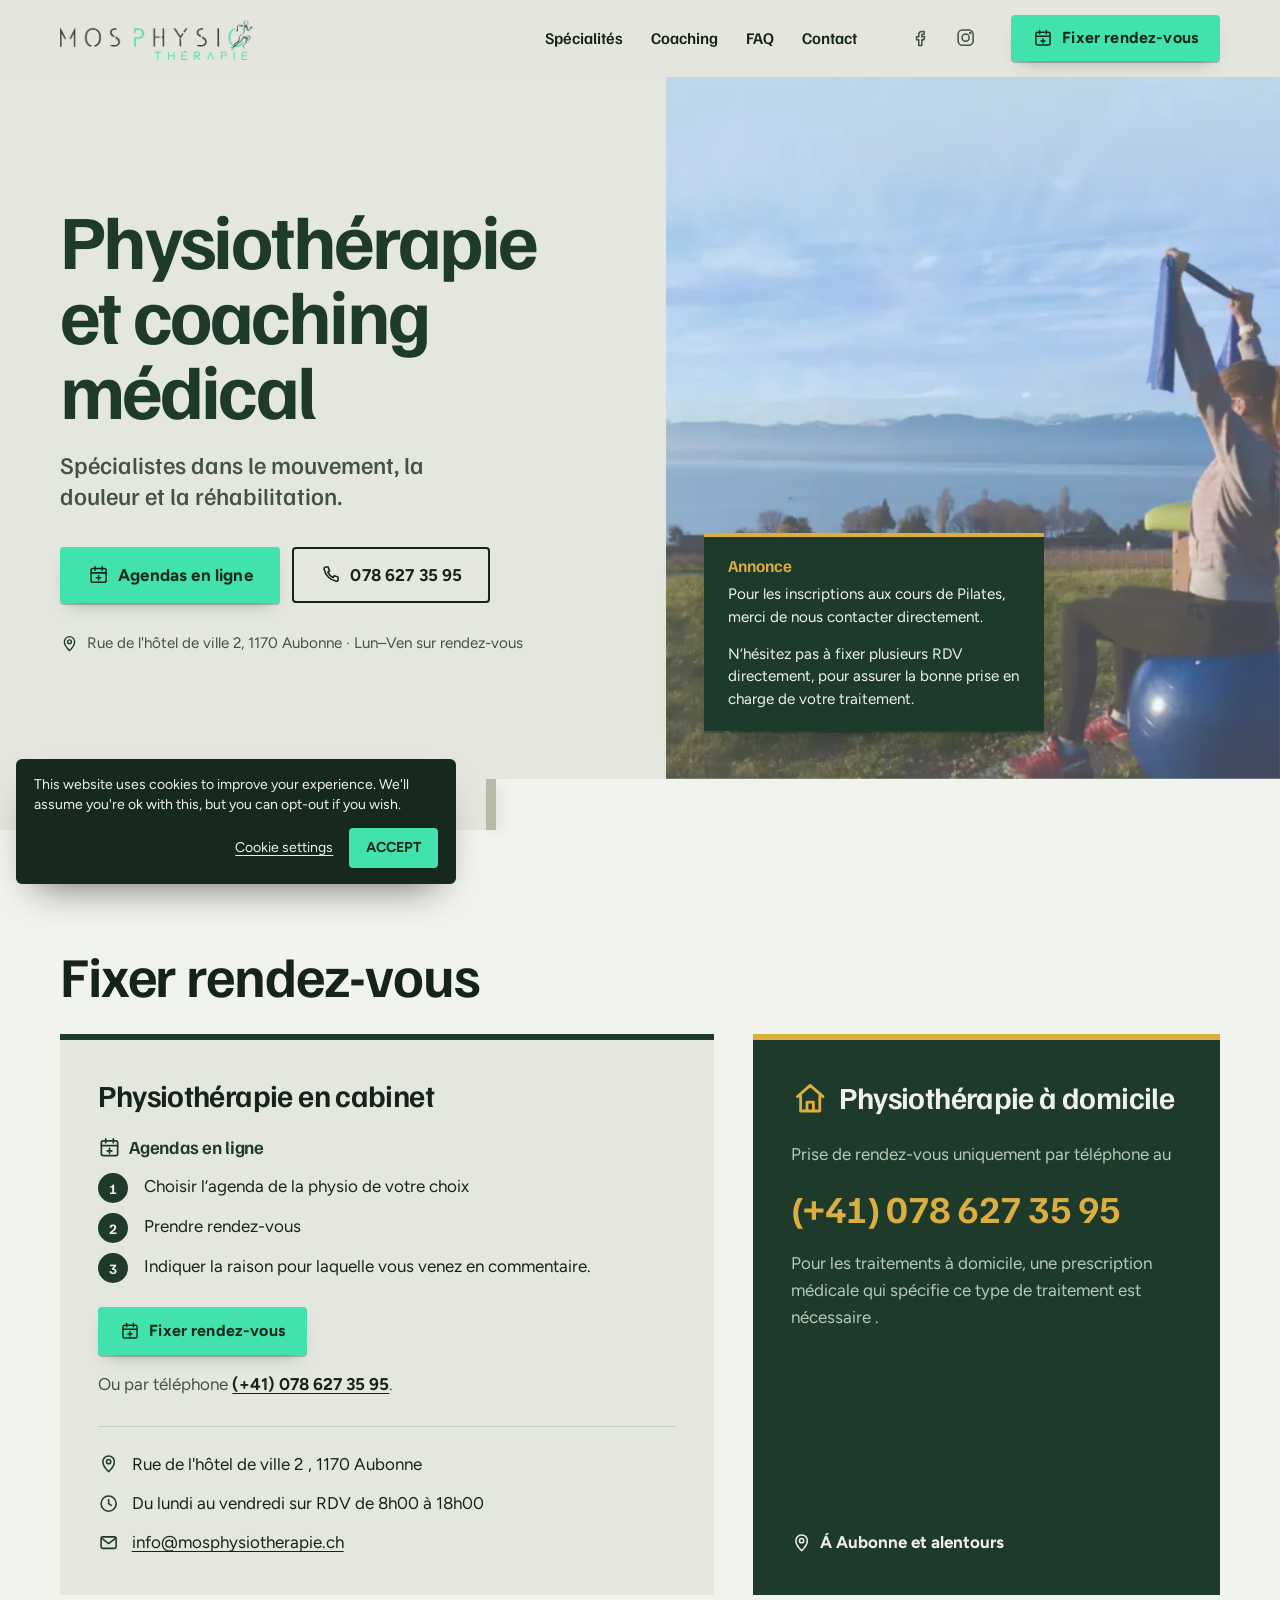
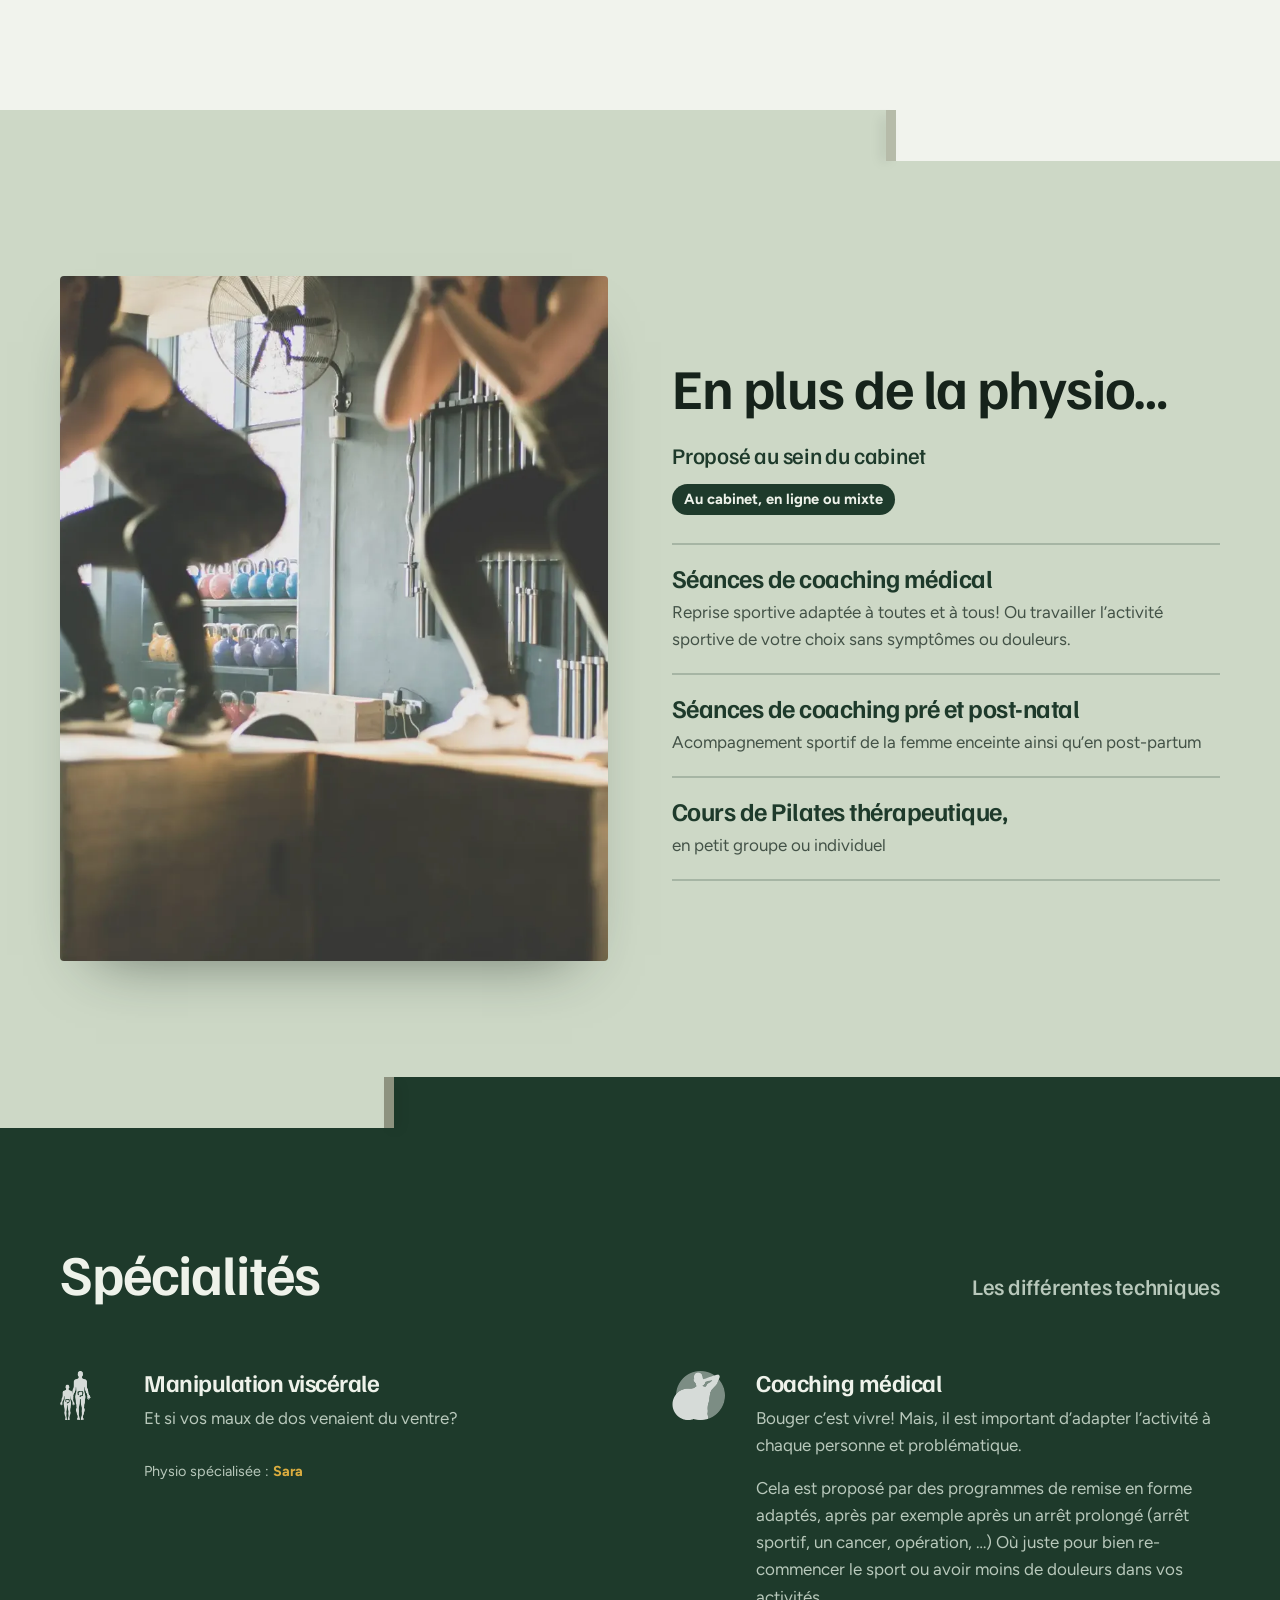
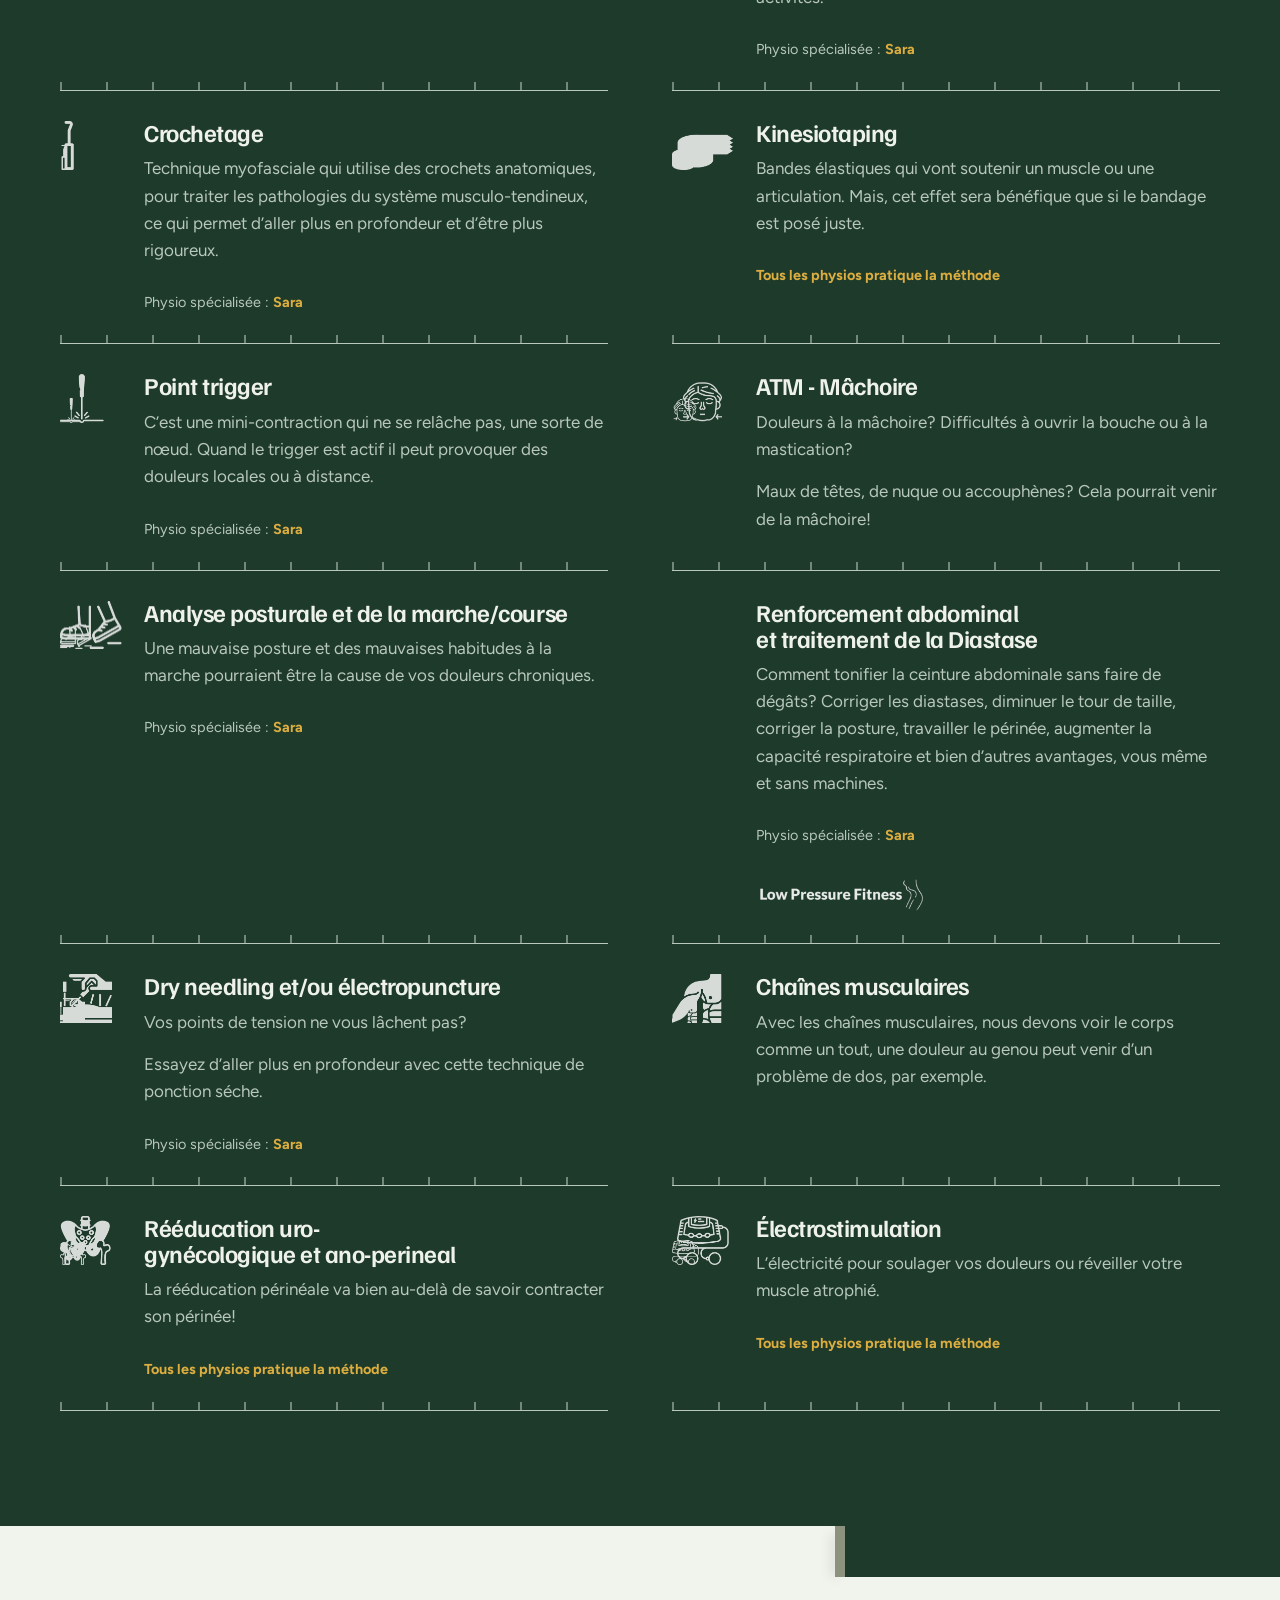
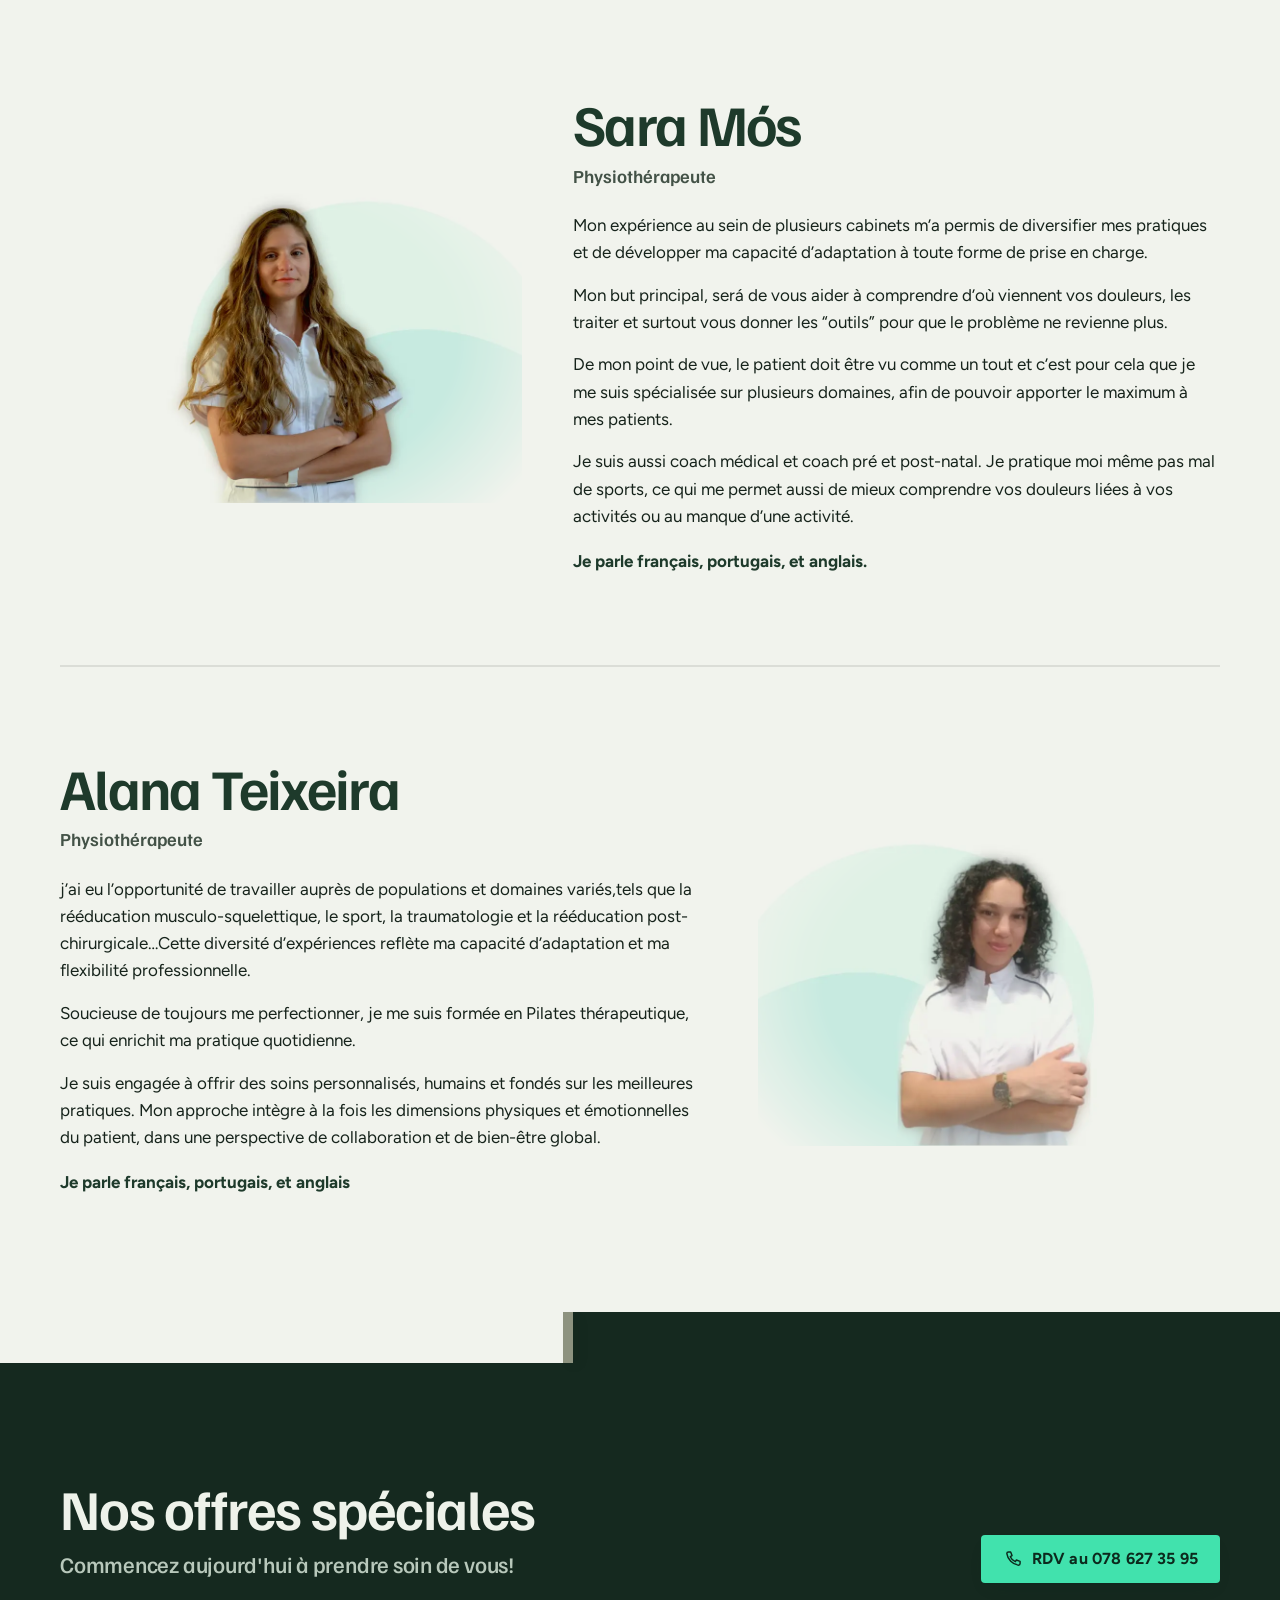
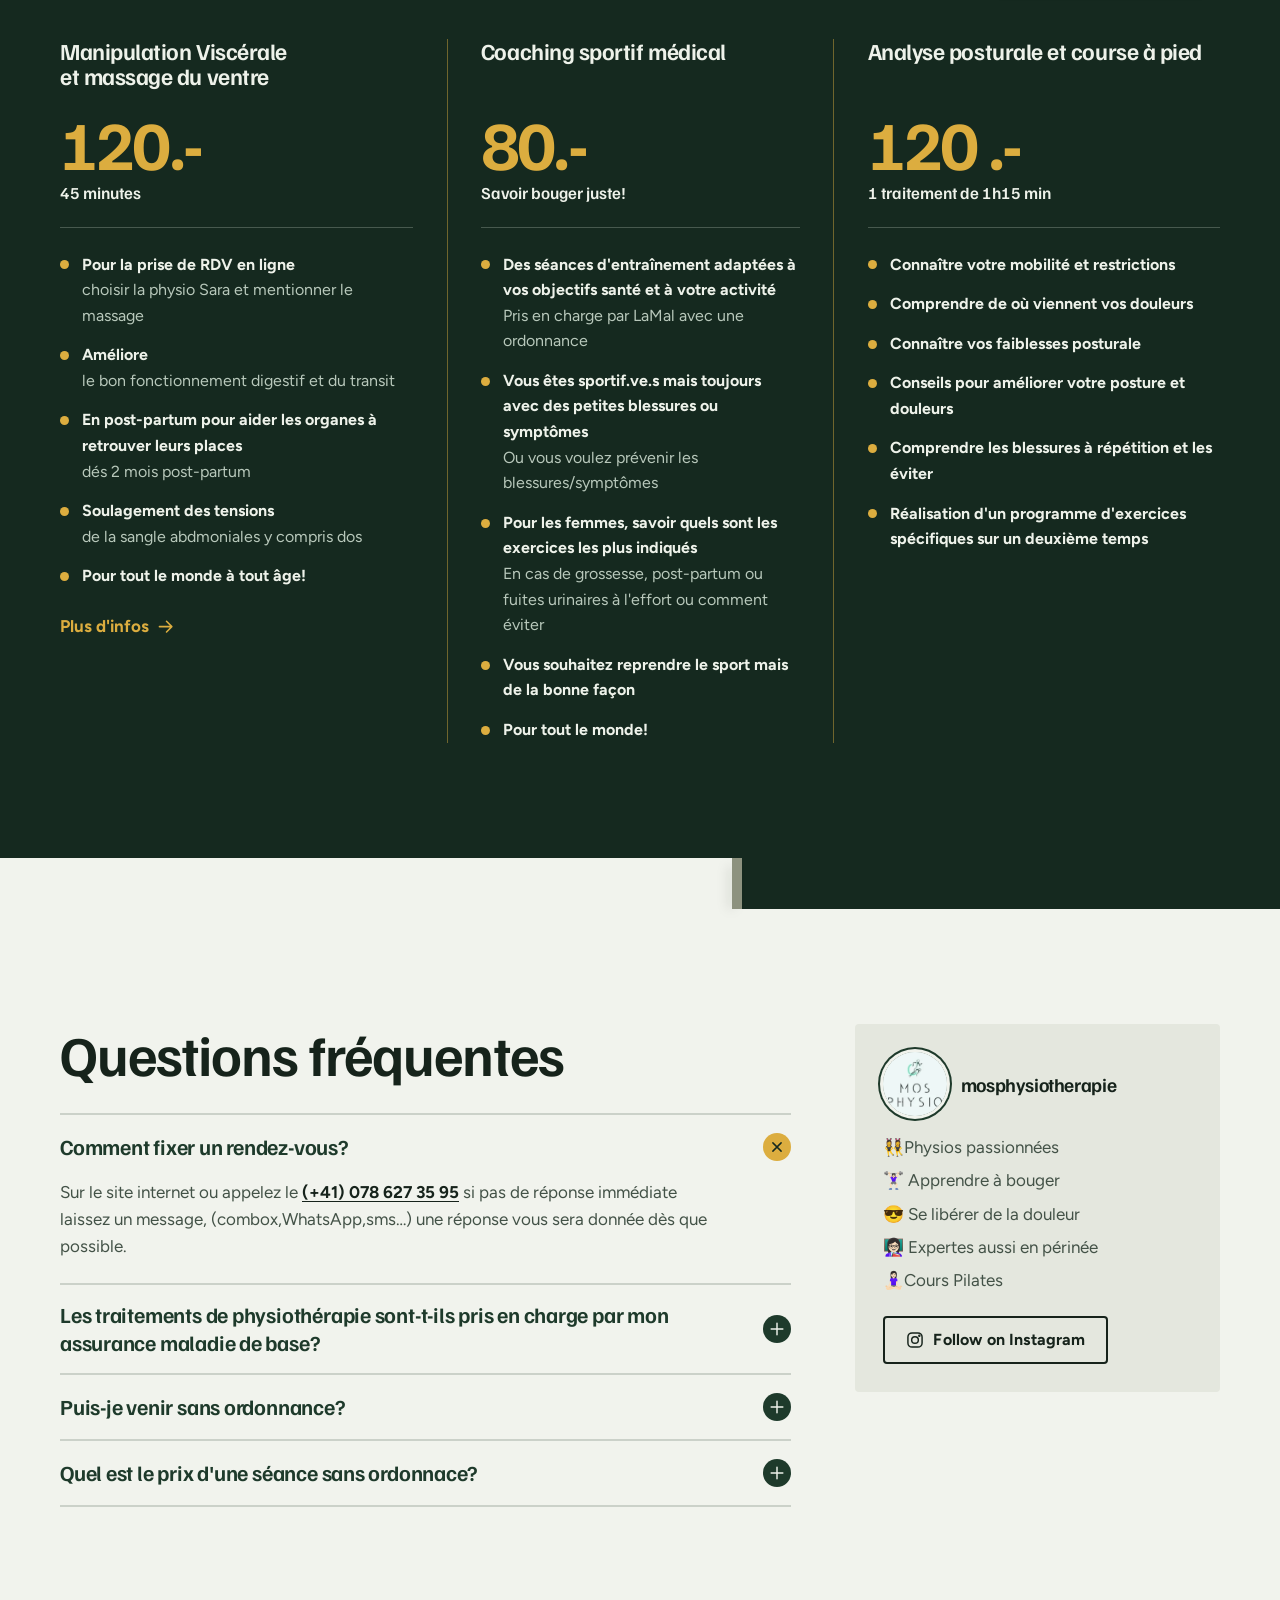
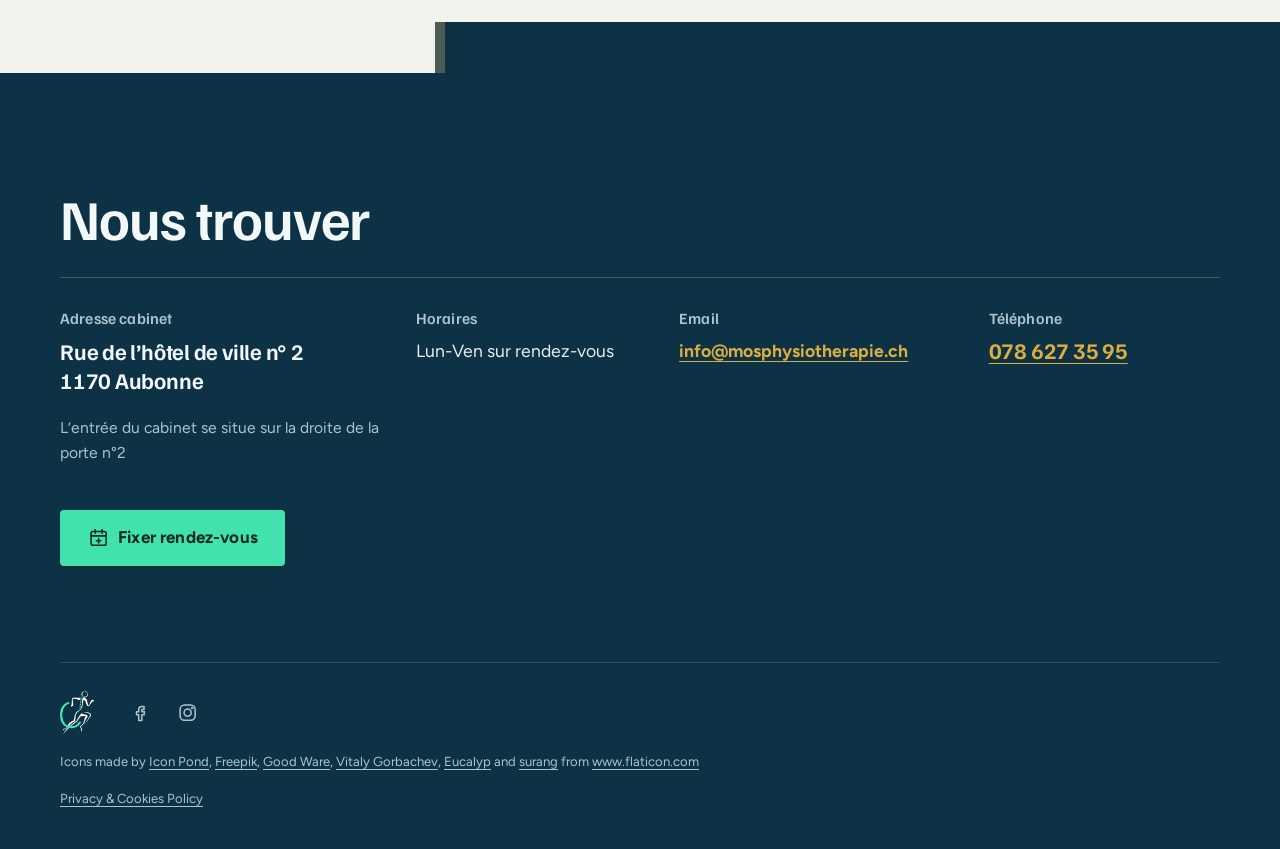
==== commit 8cd2c444: "Apply design review: stepped terraces, legible icons, softer portraits Replaces the brick strip betw" ====
--- a/index.html
+++ b/index.html
@@ -78,6 +78,7 @@
     <button class="btn btn-book header-book" type="button" data-book>
       <svg class="ico"><use href="#i-cal"/></svg><span>Fixer rendez-vous</span>
     </button>
+    <span class="alt-mini" aria-hidden="true"><span class="alt-value">502</span>&nbsp;m <small class="alt-name">Aubonne</small></span>
     <button class="menu-toggle" type="button" aria-expanded="false" aria-controls="main-nav">
       <svg class="ico"><use href="#i-menu"/></svg><span class="sr">Toggle menu</span>
     </button>
@@ -170,7 +171,7 @@
   </div>
 </section>
 
-<div class="wall wall-to-sage" aria-hidden="true"></div>
+<div class="wall wall-to-sage step-r" aria-hidden="true"></div>
 
 <!-- Terrace 2: coaching -->
 <section class="terrace terrace-sage" id="prevention" aria-labelledby="coaching-title">
@@ -254,10 +255,10 @@
         <p class="who">Physio spécialisée : <b>Sara</b></p>
       </li>
       <li>
-        <img class="lpf" src="images/logo-lpf.png" alt="low pressure fitness" width="300" height="67" loading="lazy">
         <h3>Renforcement abdominal et traitement de la Diastase</h3>
         <p>Comment tonifier la ceinture abdominale sans faire de dégâts? Corriger les diastases, diminuer le tour de taille, corriger la posture, travailler le périnée, augmenter la capacité respiratoire et bien d’autres avantages, vous même et sans machines.</p>
         <p class="who">Physio spécialisée : <b>Sara</b></p>
+        <img class="lpf" src="images/logo-lpf.png" alt="low pressure fitness" width="300" height="67" loading="lazy">
       </li>
       <li>
         <img src="images/icon-dry-needling.png" alt="soins de santé et médecine" width="127" height="97" loading="lazy">
@@ -287,7 +288,7 @@
   </div>
 </section>
 
-<div class="wall wall-to-stone" aria-hidden="true"></div>
+<div class="wall wall-to-stone step-r" aria-hidden="true"></div>
 
 <!-- Terrace 4: the team -->
 <section class="terrace terrace-stone" id="equipe" aria-labelledby="team-title">
@@ -371,7 +372,7 @@
   </div>
 </section>
 
-<div class="wall wall-to-stone" aria-hidden="true"></div>
+<div class="wall wall-to-stone step-r" aria-hidden="true"></div>
 
 <!-- Terrace 6: FAQ and Instagram -->
 <section class="terrace terrace-stone" id="faq" aria-labelledby="faq-title">
--- a/assets/site.css
+++ b/assets/site.css
@@ -134,6 +134,7 @@
 .nav-social a, .foot-social a { display: grid; place-items: center; width: 44px; height: 44px; border-radius: 50%; color: var(--ink-soft); }
 .nav-social a:hover { color: var(--ink); background: rgba(30, 58, 43, .08); }
 .header-book { min-height: 44px; }
+.alt-mini { display: none; }
 .menu-toggle { display: none; width: 48px; height: 48px; border: 0; background: transparent; color: var(--ink); border-radius: var(--radius); cursor: pointer; }
 .menu-toggle .ico { width: 26px; height: 26px; }
 
@@ -167,17 +168,24 @@
   .alt-foot span { opacity: .75; }
 }
 
-/* ---------- walls between terraces ---------- */
-.wall {
-  height: 22px;
-  background-color: var(--wall-light);
-  background-image: url("data:image/svg+xml,%3Csvg xmlns='http://www.w3.org/2000/svg' width='264' height='22' viewBox='0 0 264 22'%3E%3Cg fill='none' stroke='%23000' stroke-opacity='.22' stroke-width='1.2'%3E%3Cpath d='M0 1.5h264M0 11.5h264'/%3E%3Cpath d='M23 1.5v10M61 1.5v10M84 1.5v10M127 1.5v10M151 1.5v10M196 1.5v10M222 1.5v10M248 1.5v10M9 11.5v10.5M44 11.5v10.5M73 11.5v10.5M104 11.5v10.5M139 11.5v10.5M171 11.5v10.5M210 11.5v10.5M236 11.5v10.5'/%3E%3C/g%3E%3Cg fill='%23fff' fill-opacity='.14'%3E%3Crect x='24' y='2.5' width='36' height='2'/%3E%3Crect x='128' y='2.5' width='22' height='2'/%3E%3Crect x='197' y='2.5' width='24' height='2'/%3E%3Crect x='45' y='12.5' width='27' height='2'/%3E%3Crect x='140' y='12.5' width='30' height='2'/%3E%3Crect x='237' y='12.5' width='26' height='2'/%3E%3C/g%3E%3C/svg%3E");
-  background-repeat: repeat-x;
-  box-shadow: inset 0 3px 0 rgba(255, 255, 255, .18), inset 0 -2px 0 rgba(0, 0, 0, .12);
-}
-.wall-to-vine { background-color: var(--wall-mid); }
-.wall-to-stone { background-color: var(--wall-mid); }
-.wall-to-lake { background-color: var(--wall-dark); }
+/* ---------- terrace steps between bands ---------- */
+/* The upper terrace runs on as a ledge, then the ground drops to the next level. */
+.wall { --prev: var(--stone); --next: var(--chalk); --step: 62%; position: relative; height: clamp(32px, 4vw, 52px); background: var(--next); }
+.wall::before { content: ""; position: absolute; top: 0; bottom: 0; left: 0; width: var(--step); background: var(--prev); }
+.wall::after {
+  content: ""; position: absolute; top: 0; bottom: 0; left: var(--step); width: 10px;
+  background: var(--riser, var(--wall-light));
+  box-shadow: 6px 4px 12px -4px rgba(10, 25, 18, .35);
+}
+.wall.step-r::before { left: auto; right: 0; width: calc(100% - var(--step)); }
+.wall.step-r::after { left: auto; right: calc(100% - var(--step)); box-shadow: -6px 4px 12px -4px rgba(10, 25, 18, .35); }
+.wall-stone { --prev: var(--stone); --next: var(--chalk); --step: 38%; }
+.wall-to-sage { --prev: var(--chalk); --next: var(--sage); --step: 70%; }
+.wall-to-vine { --prev: var(--sage); --next: var(--vine); --riser: var(--wall-mid); --step: 30%; }
+.wall-to-stone { --prev: var(--vine); --next: var(--chalk); --riser: var(--wall-mid); --step: 66%; }
+#equipe + .wall-to-vine { --prev: var(--chalk); --next: var(--vine-deep); --step: 44%; }
+#offres + .wall-to-stone { --prev: var(--vine-deep); --step: 58%; }
+.wall-to-lake { --prev: var(--chalk); --next: var(--lake); --riser: var(--wall-dark); --step: 34%; }
 
 /* ---------- terraces ---------- */
 .terrace { padding: var(--band-y) 0; }
@@ -212,17 +220,14 @@
 
 /* the plot sign planted on the hillside */
 .plot-sign {
-  position: absolute; left: clamp(16px, 3vw, 40px); bottom: clamp(24px, 4vw, 48px);
+  position: absolute; z-index: 1; border-top: 4px solid var(--gold); left: clamp(16px, 3vw, 40px); bottom: clamp(24px, 4vw, 48px);
   width: min(340px, calc(100% - 32px));
   background: var(--vine); color: var(--on-dark);
-  padding: 22px 24px 20px; border-radius: var(--radius);
+  padding: 20px 24px; border-radius: 0;
   box-shadow: 0 18px 40px -18px rgba(10, 25, 18, .7), 0 2px 0 rgba(0, 0, 0, .2);
   font-size: .95rem; line-height: 1.5;
   animation: plant 1s .35s var(--ease-out) both;
 }
-.plot-sign::before, .plot-sign::after { content: ""; position: absolute; top: 10px; width: 6px; height: 6px; border-radius: 50%; background: rgba(238, 242, 234, .35); }
-.plot-sign::before { left: 10px; }
-.plot-sign::after { right: 10px; }
 .plot-sign h2 { font-size: 1.05rem; color: var(--gold); margin-bottom: 8px; letter-spacing: 0; }
 .plot-sign p { color: var(--on-dark); }
 @keyframes plant { from { transform: translateY(24px); opacity: .001; } to { transform: none; opacity: 1; } }
@@ -274,8 +279,8 @@
   opacity: 1;
 }
 .vine-rows li > * { grid-column: 2; }
-.vine-rows img { grid-column: 1; grid-row: 1 / span 4; width: 64px; height: auto; filter: grayscale(1) invert(1) brightness(1.6) contrast(.85); opacity: .9; margin-top: 2px; }
-.vine-rows img.lpf { width: 64px; margin-top: 8px; }
+.vine-rows img { grid-column: 1; grid-row: 1 / span 4; width: 64px; height: auto; filter: brightness(0) invert(1); opacity: .82; margin-top: 2px; }
+.vine-rows img.lpf { grid-column: 2; grid-row: auto; width: 170px; margin: 16px 0 0; opacity: .9; }
 .vine-rows h3 { font-size: clamp(1.3rem, 1.9vw, 1.55rem); margin-bottom: 10px; color: var(--on-dark); }
 .vine-rows p { color: var(--on-dark-soft); max-width: 60ch; }
 .vine-rows .who { margin-top: 12px; font-size: .9rem; color: var(--on-dark-soft); }
@@ -290,7 +295,7 @@
 .person-flip { grid-template-columns: 7fr 5fr; }
 .person-flip .person-photo { order: 2; }
 .person-photo { margin: 0; }
-.person-photo img { width: 100%; mix-blend-mode: multiply; }
+.person-photo img { width: 100%; mix-blend-mode: multiply; -webkit-mask-image: radial-gradient(ellipse 62% 70% at 50% 52%, #000 58%, transparent 100%); mask-image: radial-gradient(ellipse 62% 70% at 50% 52%, #000 58%, transparent 100%); }
 .person-copy h3 { font-size: clamp(2.2rem, 4.6vw, 3.6rem); letter-spacing: -0.03em; color: var(--vine); }
 .role { margin: 6px 0 22px; font-family: var(--display); font-size: 1.15rem; font-weight: 600; color: var(--ink-soft); }
 .person-copy p:not(.role) { max-width: 62ch; }
@@ -326,7 +331,7 @@
 }
 .faq summary::-webkit-details-marker { display: none; }
 .faq summary .ico { width: 28px; height: 28px; padding: 4px; border-radius: 50%; background: var(--vine); color: var(--on-dark); transition: transform .35s var(--ease-out), background-color .2s; }
-.faq details[open] summary .ico { transform: rotate(45deg); background: var(--mint); color: var(--mint-ink); }
+.faq details[open] summary .ico { transform: rotate(45deg); background: var(--gold); color: var(--vine-deep); }
 .faq summary:hover span { text-decoration: underline; text-underline-offset: .2em; text-decoration-thickness: 1px; }
 .faq details p { max-width: 64ch; color: var(--ink-soft); padding-right: 48px; }
 .faq details p:last-child { padding-bottom: 22px; margin-bottom: 0; }
@@ -344,7 +349,7 @@
 .contact-grid { display: grid; grid-template-columns: 1.4fr 1fr 1.2fr 1fr; gap: 32px; margin-top: 28px; padding-top: 32px; border-top: 1px solid rgba(169, 195, 207, .3); }
 .contact-block h3 { font-size: .98rem; font-weight: 600; letter-spacing: .01em; color: var(--on-lake-soft); margin-bottom: 10px; }
 .contact-block p { font-size: 1.1rem; }
-.contact-block a { color: var(--mint); font-weight: 700; word-break: break-word; }
+.contact-block a { color: var(--gold); font-weight: 700; word-break: break-word; }
 .address { font: 650 1.4rem/1.3 var(--display) !important; color: #f2f7f8; letter-spacing: -0.01em; }
 .note { color: var(--on-lake-soft); font-size: .98rem !important; margin-top: 10px; }
 .lake-phone { font: 700 1.4rem/1.2 var(--display); letter-spacing: -0.01em; }
@@ -401,6 +406,8 @@
 
 @media (max-width: 900px) {
   .menu-toggle { display: grid; place-items: center; }
+  .alt-mini { display: inline-flex; align-items: baseline; gap: 6px; font: 650 .95rem/1 var(--display); color: var(--ink-soft); font-variant-numeric: tabular-nums; }
+  .alt-mini small { font-size: .78rem; font-weight: 600; opacity: .8; }
   .header-book { display: none; }
   .header-row { min-height: 68px; }
   .main-nav {
@@ -449,7 +456,7 @@
   .hero-actions .btn { flex: 1 1 100%; }
   .offers-head .btn { width: 100%; }
   .vine-rows li { grid-template-columns: 48px 1fr; column-gap: 16px; }
-  .vine-rows img, .vine-rows img.lpf { width: 48px; }
+  .vine-rows img:not(.lpf) { width: 48px; }
+  .vine-rows img.lpf { width: 150px; }
   .faq details p { padding-right: 0; }
-  .wall { height: 16px; background-size: 198px 16px; }
-}
+}
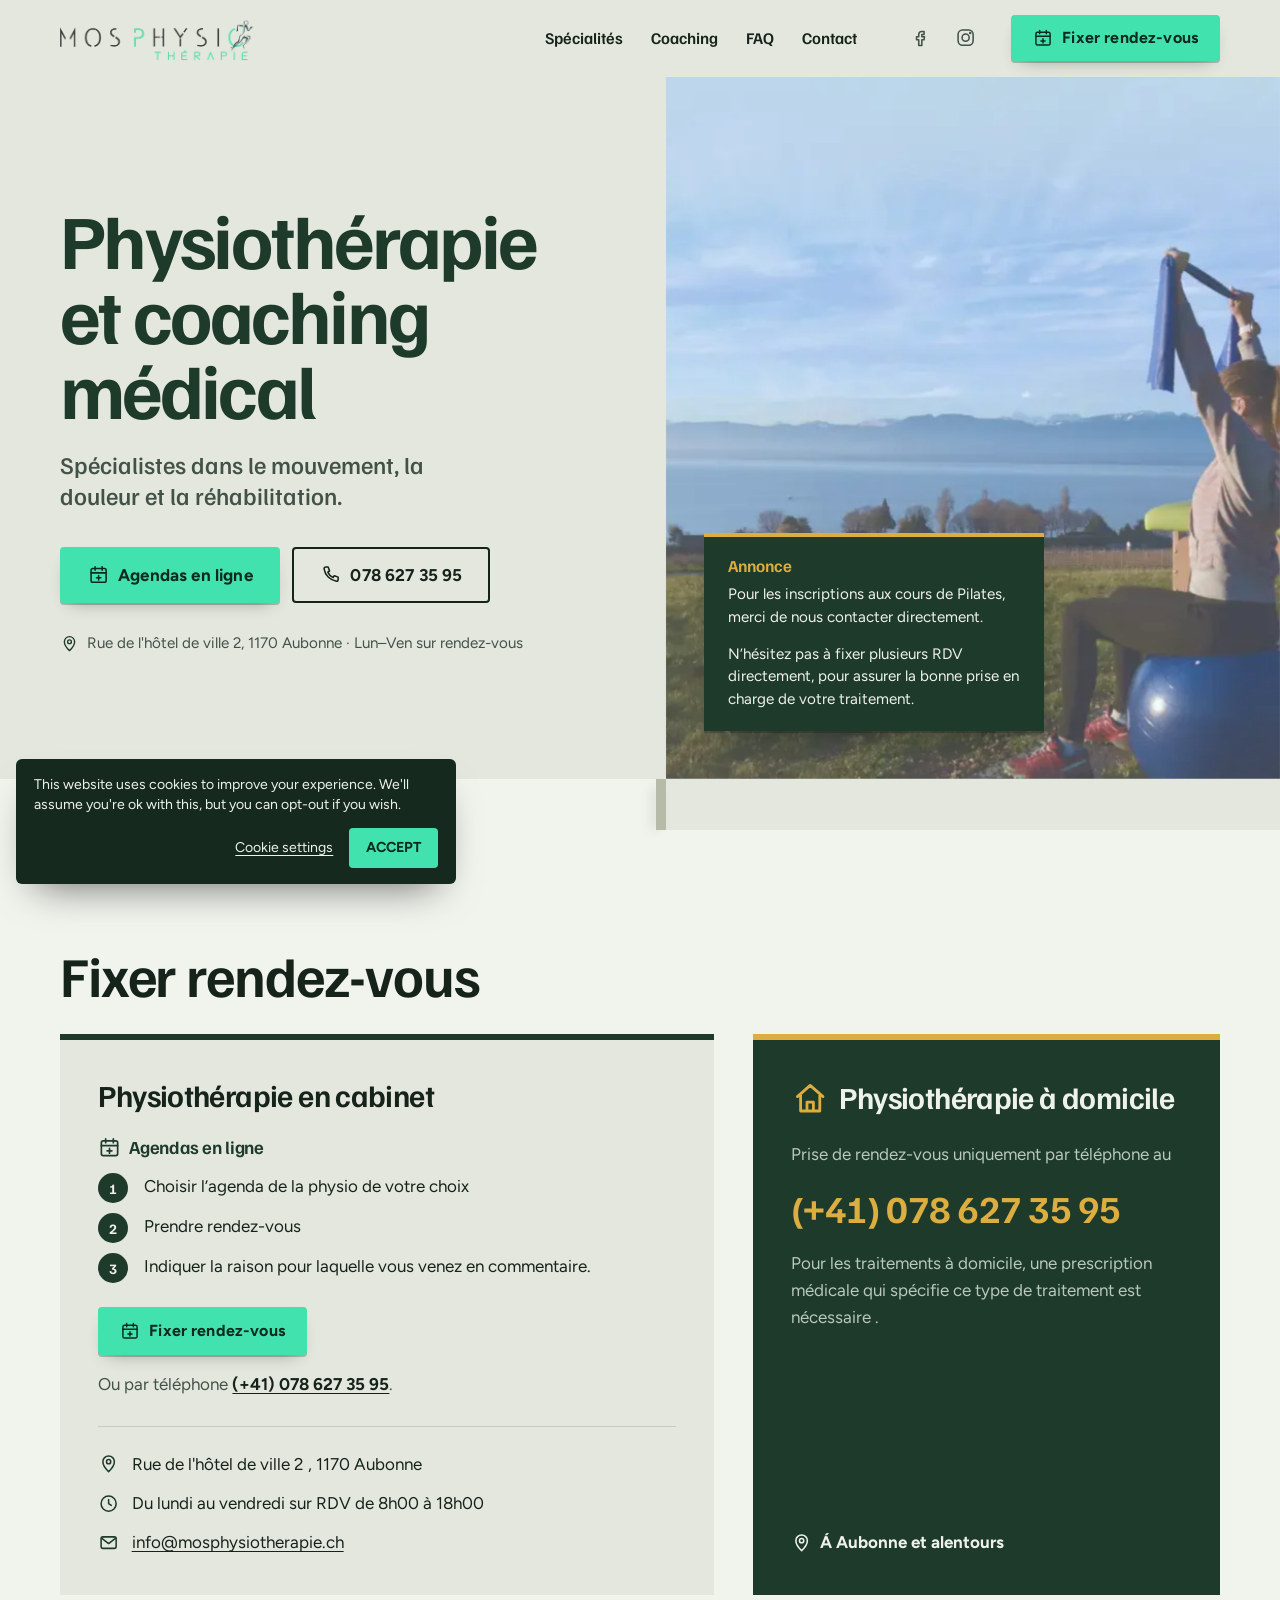
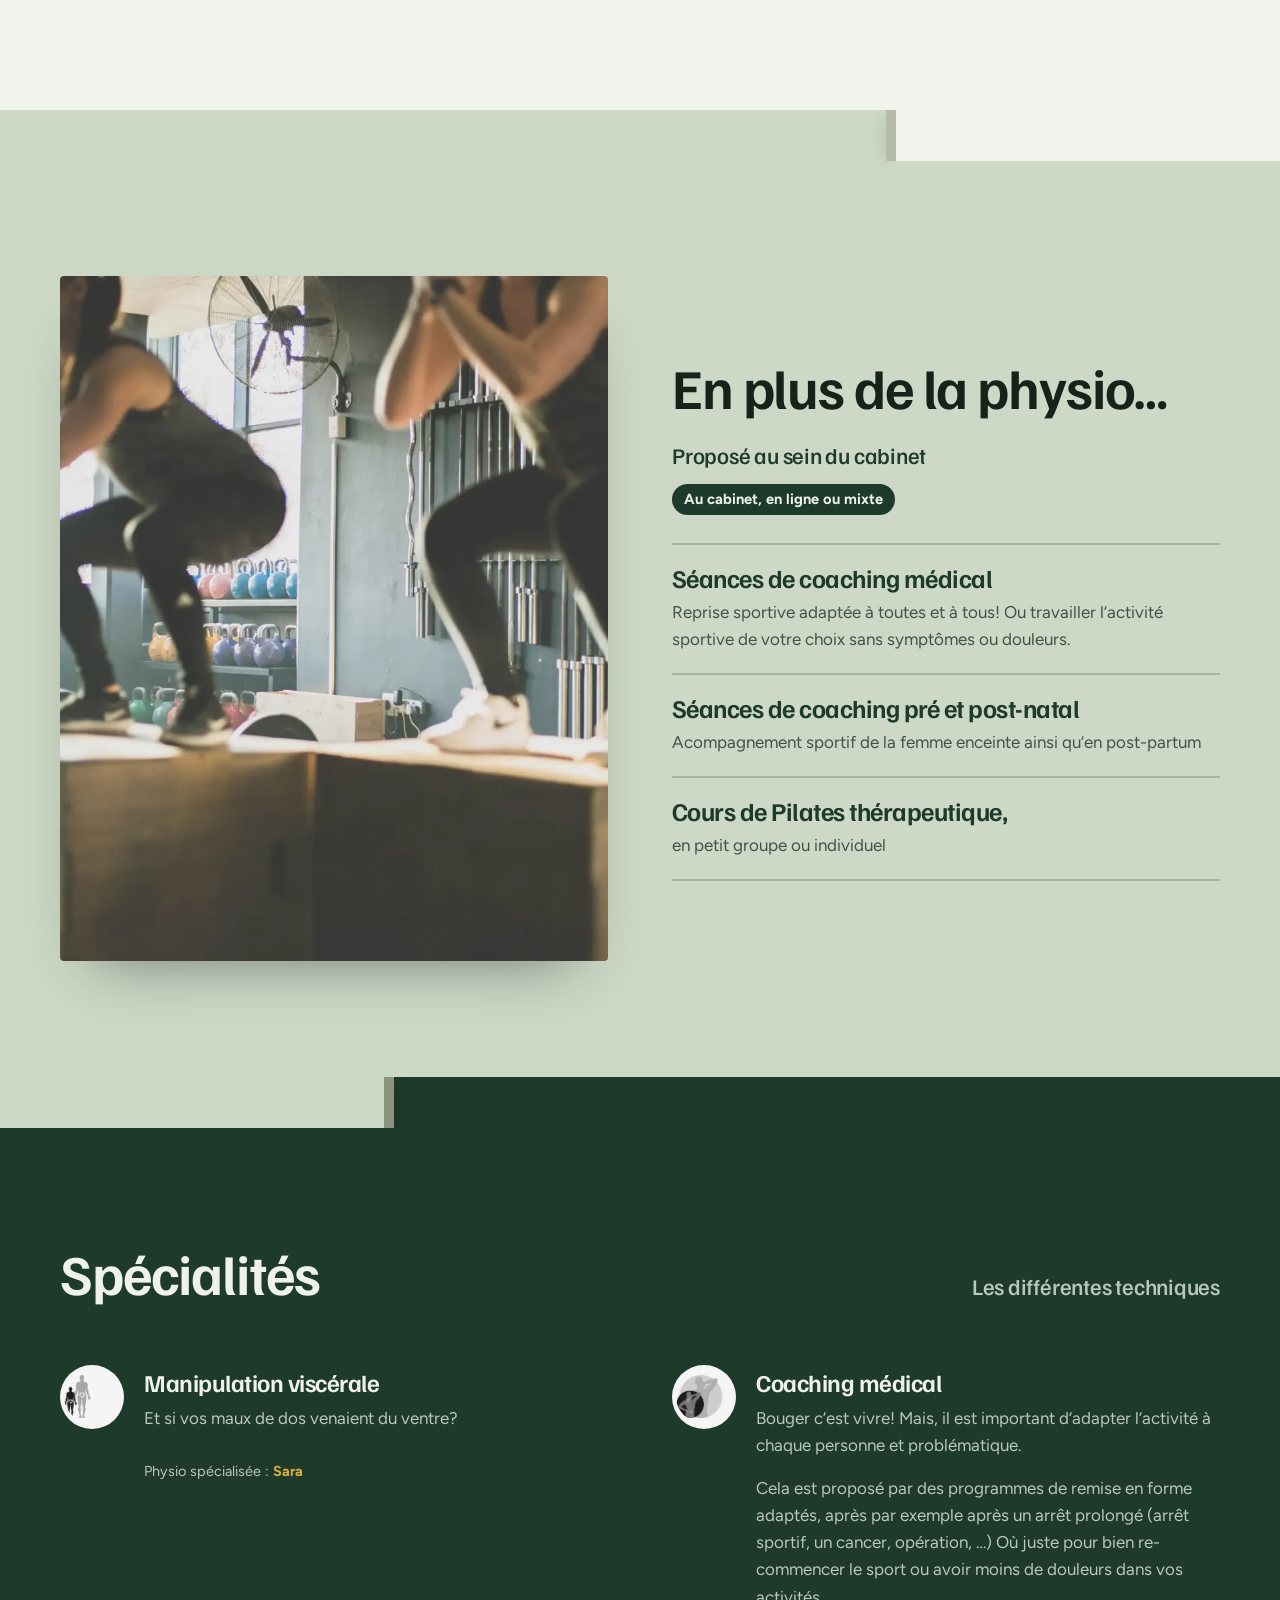
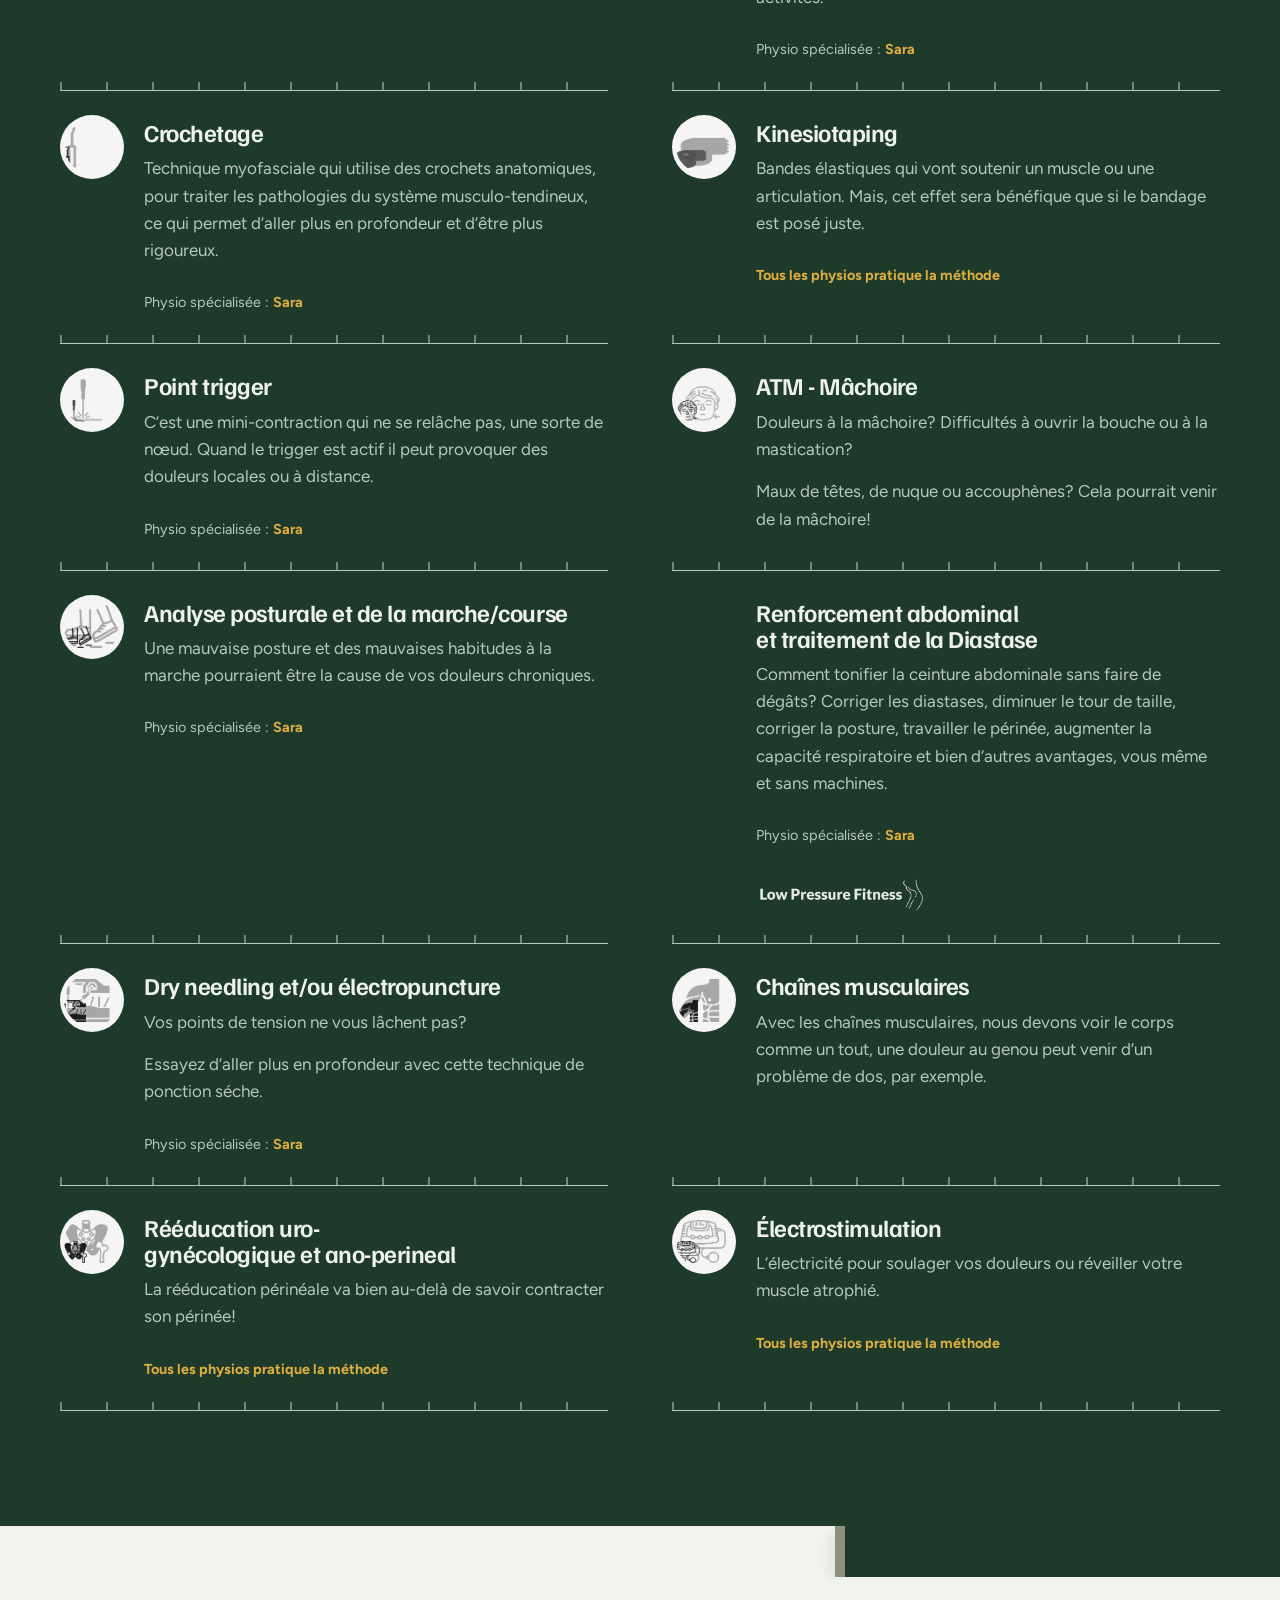
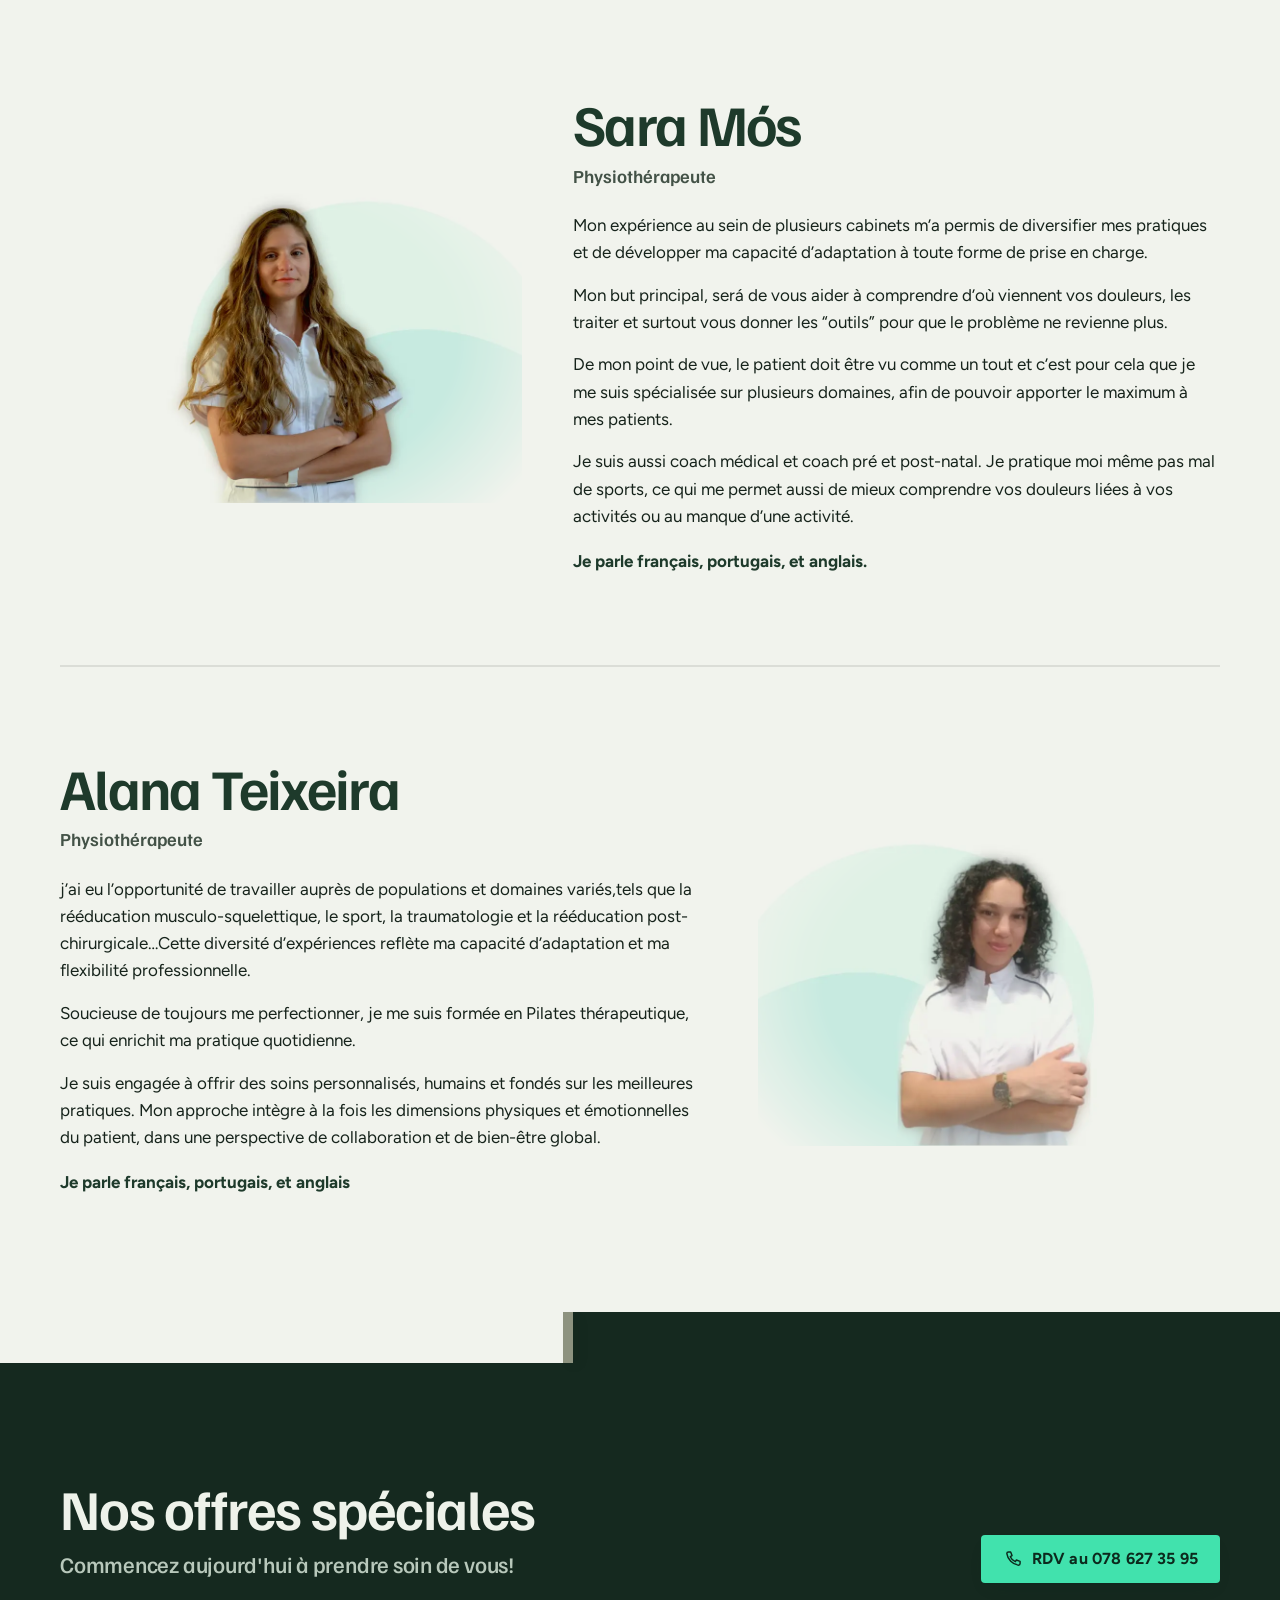
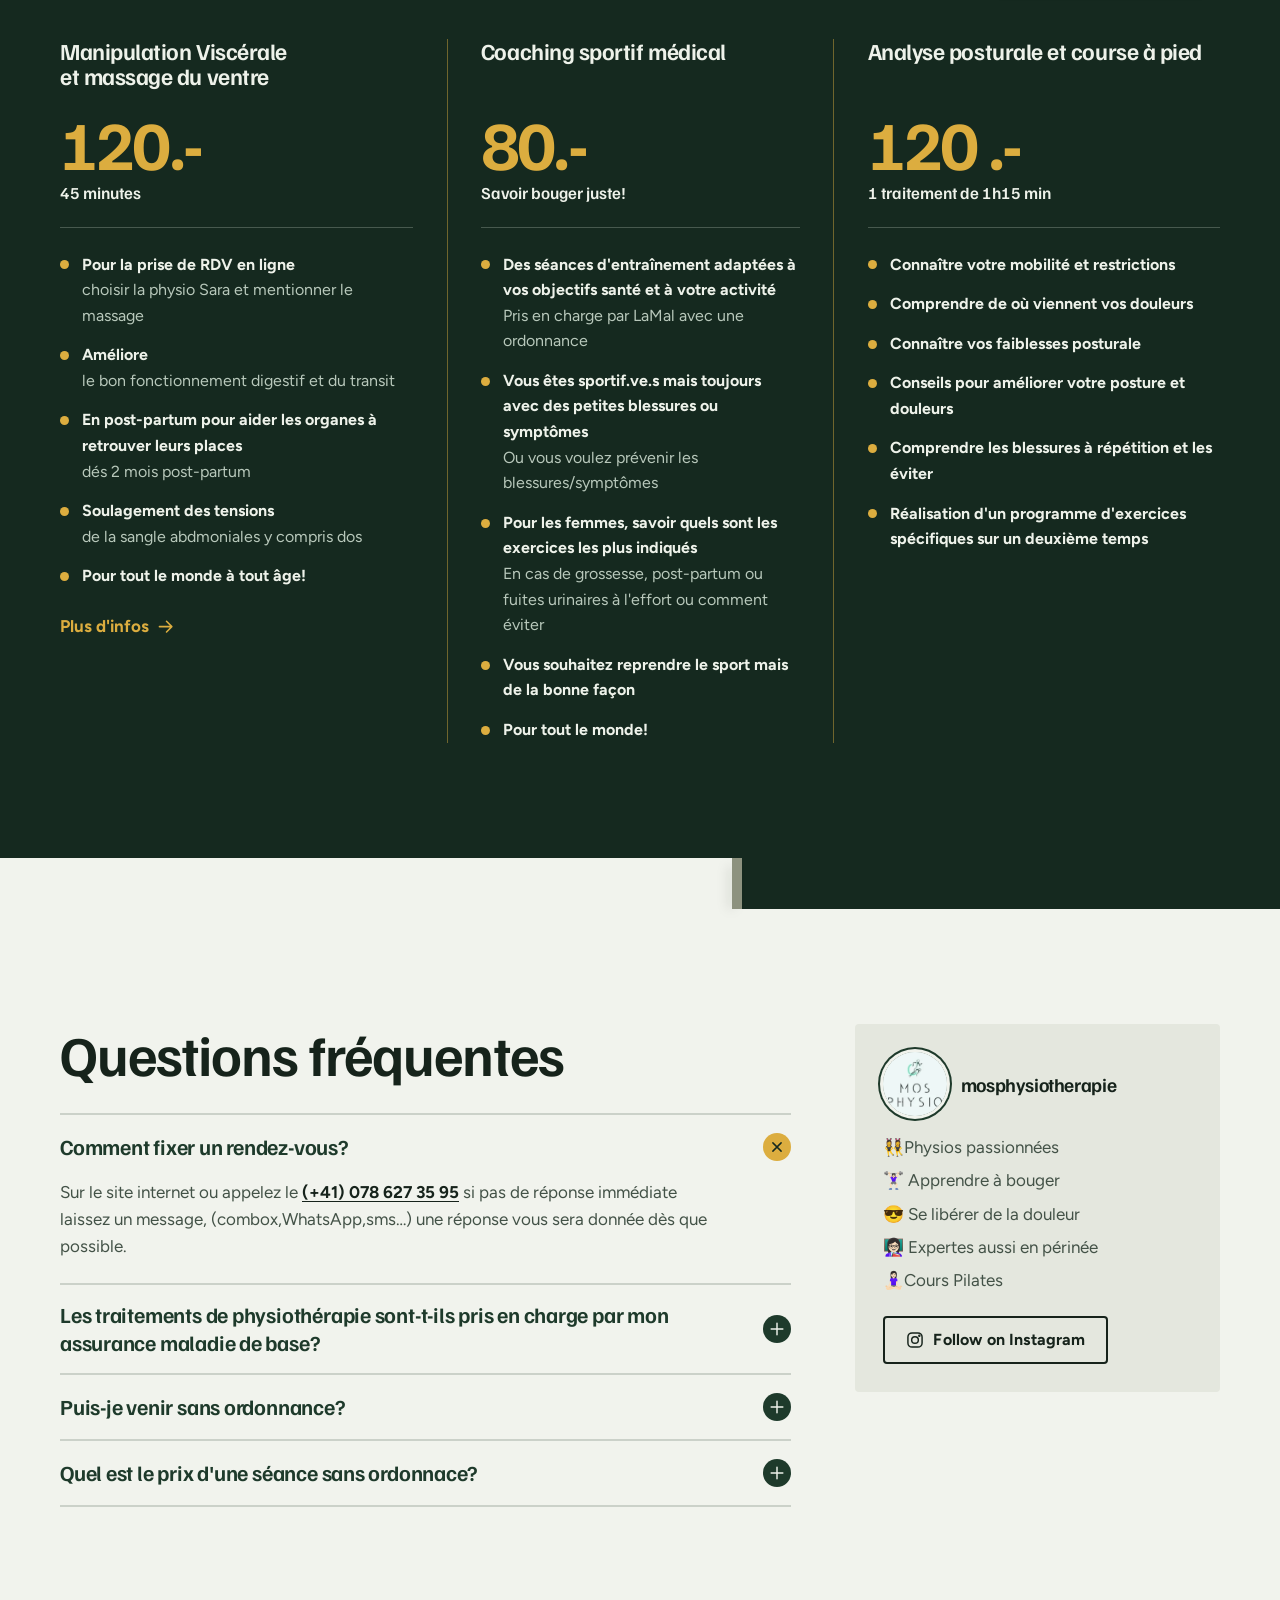
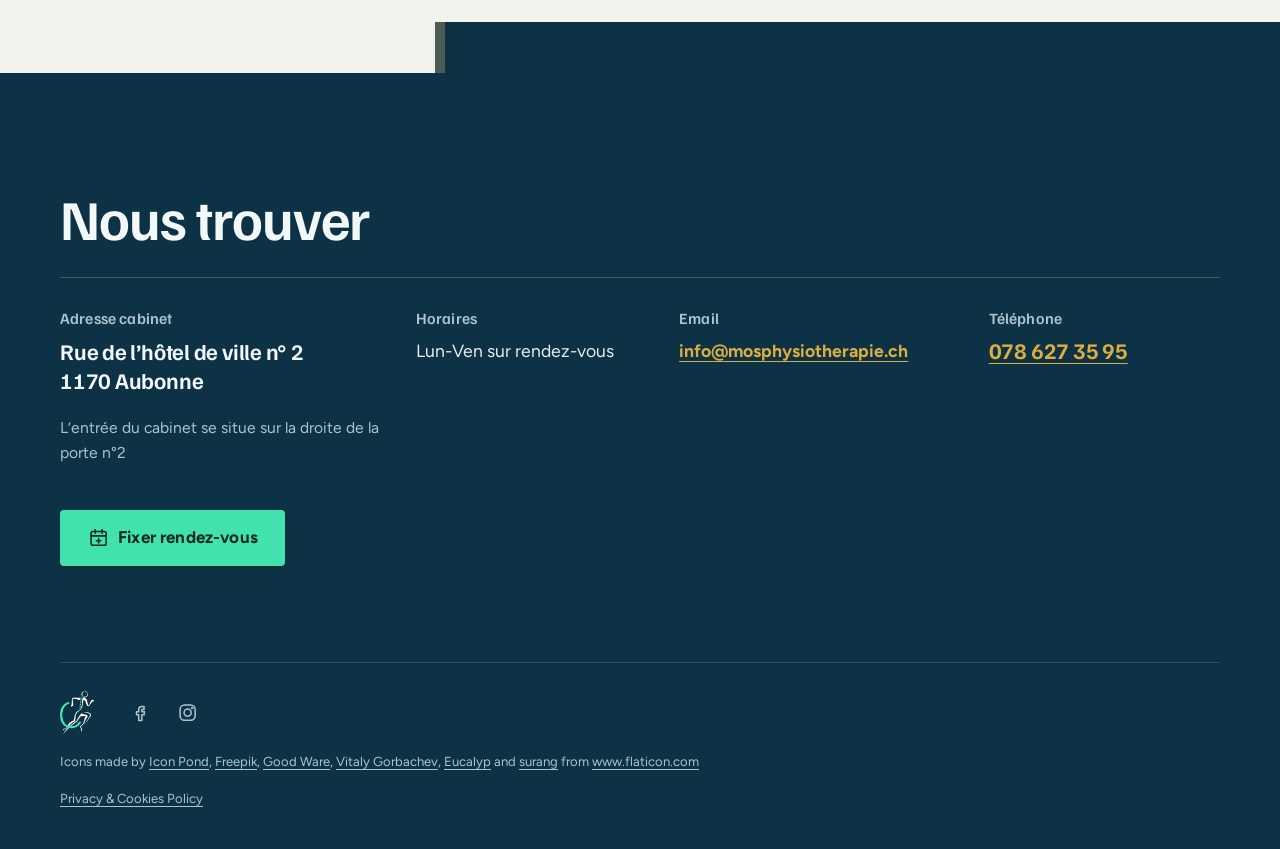
==== commit 731cdfb4: "Second review round: hero ledge, icon discs, opaque header Co-Authored-By: Claude Opus 5.5 (1M conte" ====
--- a/index.html
+++ b/index.html
@@ -78,7 +78,7 @@
     <button class="btn btn-book header-book" type="button" data-book>
       <svg class="ico"><use href="#i-cal"/></svg><span>Fixer rendez-vous</span>
     </button>
-    <span class="alt-mini" aria-hidden="true"><span class="alt-value">502</span>&nbsp;m <small class="alt-name">Aubonne</small></span>
+    <span class="alt-mini" aria-hidden="true"><span><span class="alt-value">502</span>&#8239;m</span> <small class="alt-name">Aubonne</small></span>
     <button class="menu-toggle" type="button" aria-expanded="false" aria-controls="main-nav">
       <svg class="ico"><use href="#i-menu"/></svg><span class="sr">Toggle menu</span>
     </button>
@@ -129,7 +129,7 @@
   </div>
 </section>
 
-<div class="wall wall-stone" aria-hidden="true"></div>
+<div class="wall wall-stone step-r" aria-hidden="true"></div>
 
 <!-- Terrace 1: booking -->
 <section class="terrace terrace-stone" id="rendez-vous" aria-labelledby="rdv-title">
--- a/assets/site.css
+++ b/assets/site.css
@@ -116,9 +116,7 @@
 /* ---------- header ---------- */
 .site-header {
   position: sticky; top: 0; z-index: 40;
-  background: color-mix(in srgb, var(--stone) 92%, transparent);
-  backdrop-filter: saturate(1.2) blur(8px);
-  -webkit-backdrop-filter: saturate(1.2) blur(8px);
+  background: var(--stone);
   border-bottom: 1px solid transparent;
   transition: border-color .3s, box-shadow .3s;
 }
@@ -147,7 +145,7 @@
     font-family: var(--display); color: var(--ink-soft);
     transition: color .4s, opacity .4s, transform .5s var(--ease-out);
   }
-  .altimeter.is-away { opacity: 0; pointer-events: none; transform: translate(12px, -50%); }
+  .altimeter.is-away { opacity: 0; visibility: hidden; pointer-events: none; transform: translate(12px, -50%); transition: opacity .3s, transform .4s var(--ease-out), visibility 0s .3s; }
   .altimeter.on-dark { color: var(--on-dark-soft); }
   .alt-reading { margin: 0; font-size: 1.05rem; font-weight: 650; font-variant-numeric: tabular-nums; color: inherit; }
   .alt-reading .alt-value { font-size: 1.6rem; letter-spacing: -0.02em; }
@@ -179,7 +177,8 @@
 }
 .wall.step-r::before { left: auto; right: 0; width: calc(100% - var(--step)); }
 .wall.step-r::after { left: auto; right: calc(100% - var(--step)); box-shadow: -6px 4px 12px -4px rgba(10, 25, 18, .35); }
-.wall-stone { --prev: var(--stone); --next: var(--chalk); --step: 38%; }
+.wall-stone { --prev: var(--stone); --next: var(--chalk); --step: 52%; }
+@media (max-width: 900px) { .wall-stone { --step: 38%; } }
 .wall-to-sage { --prev: var(--chalk); --next: var(--sage); --step: 70%; }
 .wall-to-vine { --prev: var(--sage); --next: var(--vine); --riser: var(--wall-mid); --step: 30%; }
 .wall-to-stone { --prev: var(--vine); --next: var(--chalk); --riser: var(--wall-mid); --step: 66%; }
@@ -279,8 +278,8 @@
   opacity: 1;
 }
 .vine-rows li > * { grid-column: 2; }
-.vine-rows img { grid-column: 1; grid-row: 1 / span 4; width: 64px; height: auto; filter: brightness(0) invert(1); opacity: .82; margin-top: 2px; }
-.vine-rows img.lpf { grid-column: 2; grid-row: auto; width: 170px; margin: 16px 0 0; opacity: .9; }
+.vine-rows img { grid-column: 1; grid-row: 1 / span 4; width: 64px; height: 64px; object-fit: contain; padding: 10px 8px; border-radius: 50%; background: var(--stone); filter: grayscale(1) contrast(1.15); margin-top: -4px; padding: 6px 4px; }
+.vine-rows img.lpf { grid-column: 2; grid-row: auto; width: 170px; height: auto; padding: 0; border-radius: 0; background: none; margin: 16px 0 0; filter: brightness(0) invert(1); opacity: .9; }
 .vine-rows h3 { font-size: clamp(1.3rem, 1.9vw, 1.55rem); margin-bottom: 10px; color: var(--on-dark); }
 .vine-rows p { color: var(--on-dark-soft); max-width: 60ch; }
 .vine-rows .who { margin-top: 12px; font-size: .9rem; color: var(--on-dark-soft); }
@@ -456,7 +455,7 @@
   .hero-actions .btn { flex: 1 1 100%; }
   .offers-head .btn { width: 100%; }
   .vine-rows li { grid-template-columns: 48px 1fr; column-gap: 16px; }
-  .vine-rows img:not(.lpf) { width: 48px; }
+  .vine-rows img:not(.lpf) { width: 48px; height: 48px; padding: 7px 6px; }
   .vine-rows img.lpf { width: 150px; }
   .faq details p { padding-right: 0; }
 }
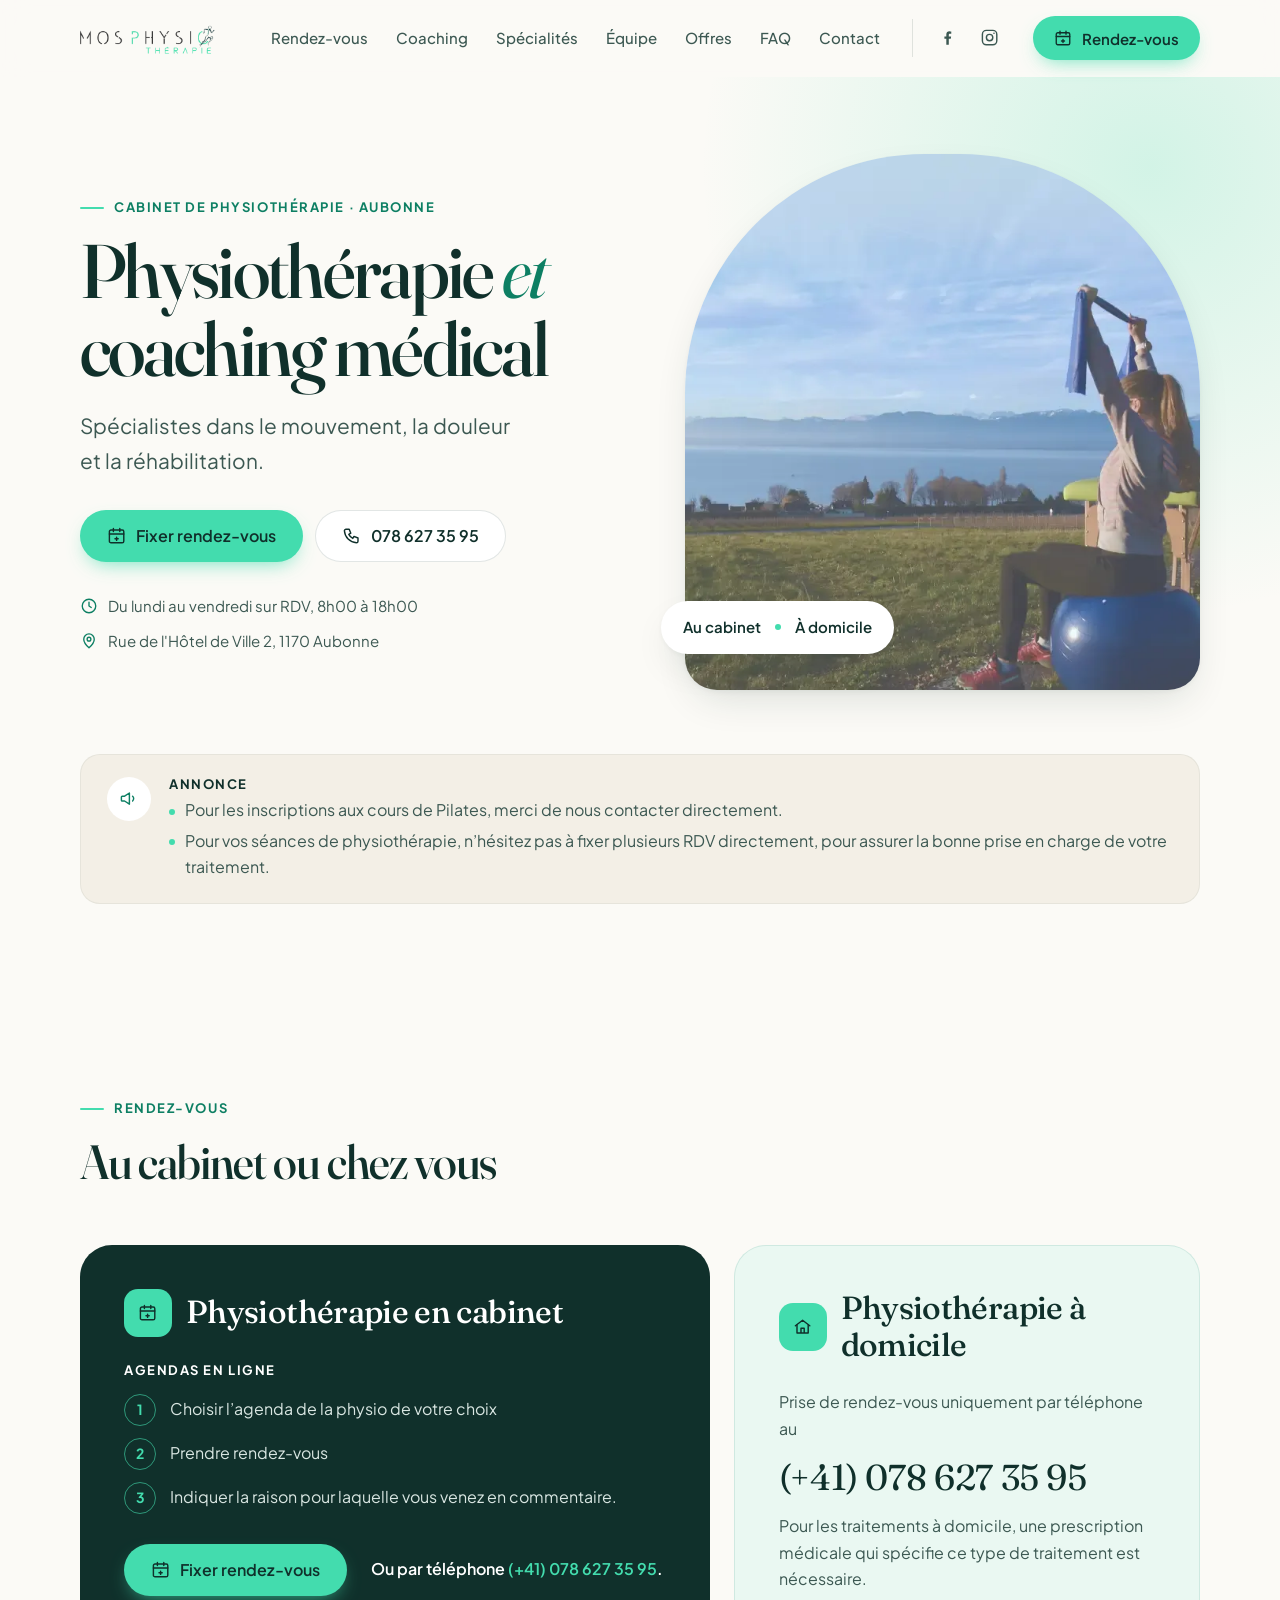
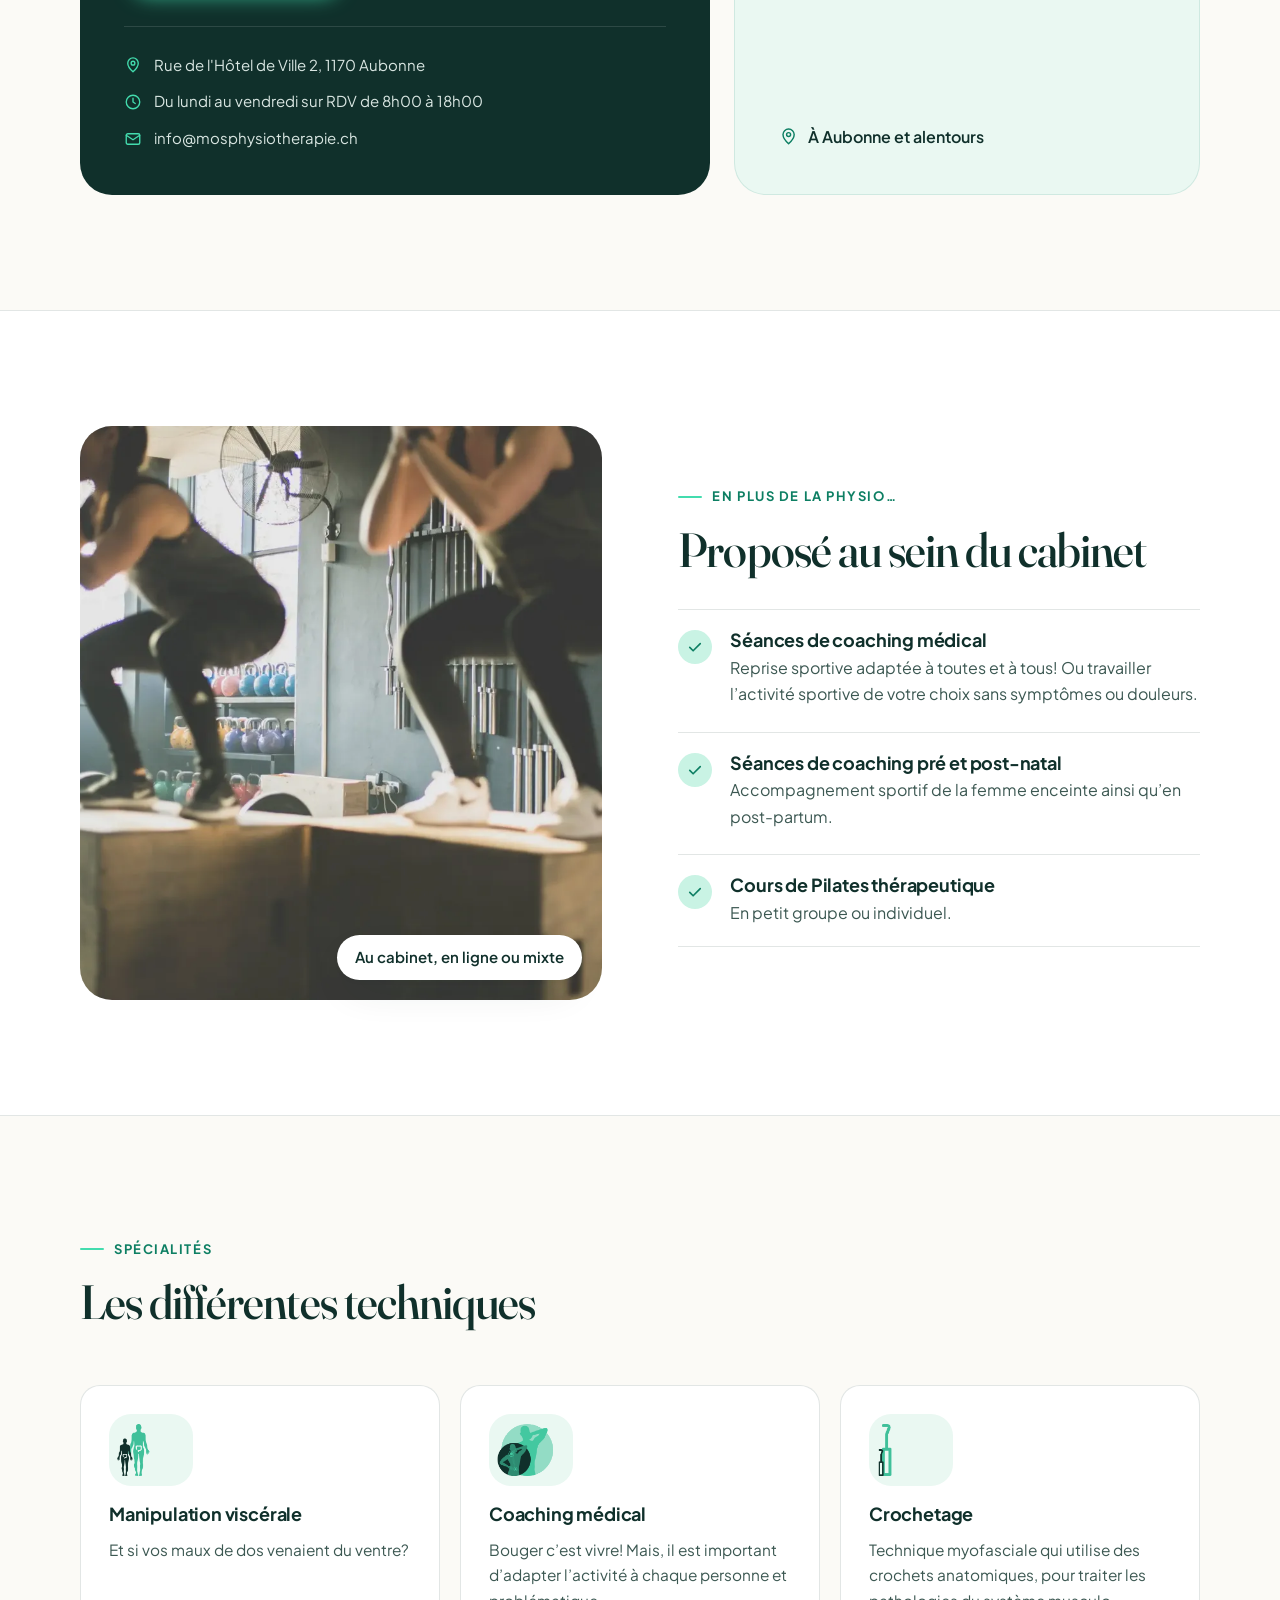
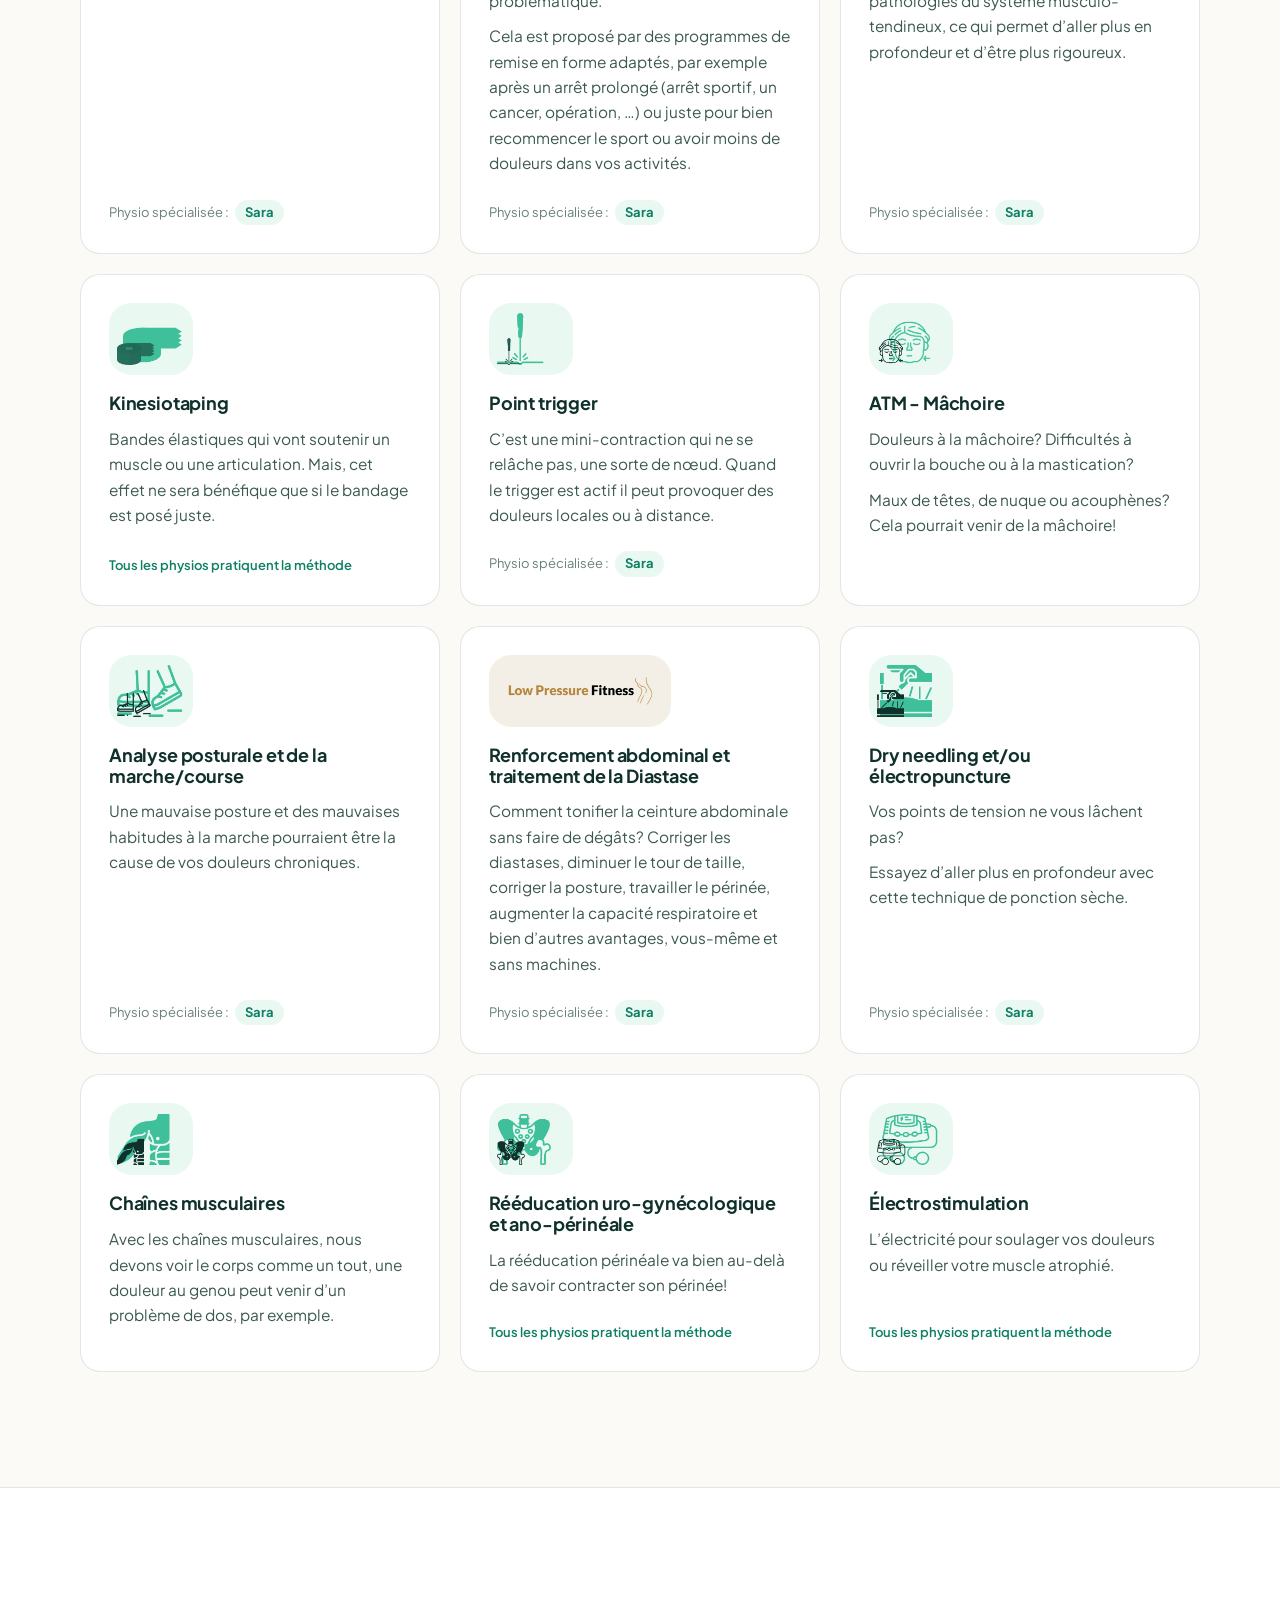
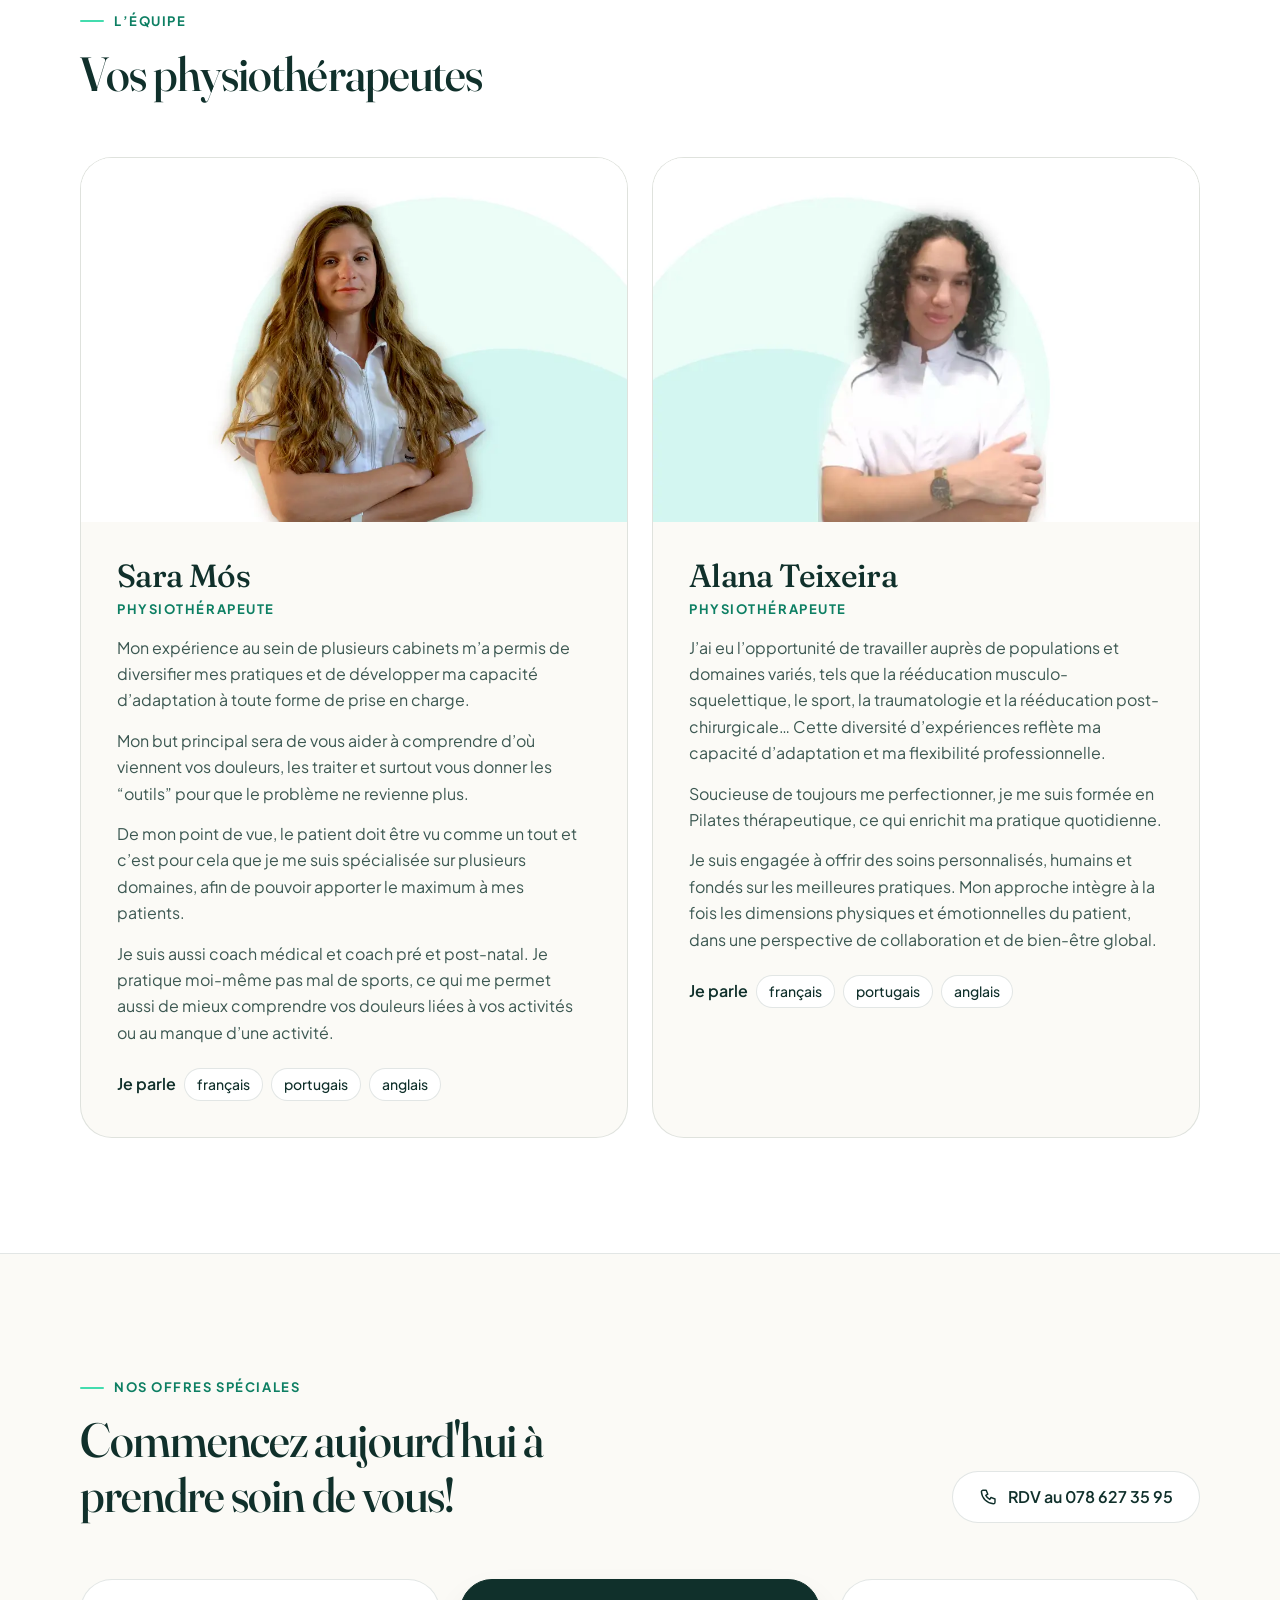
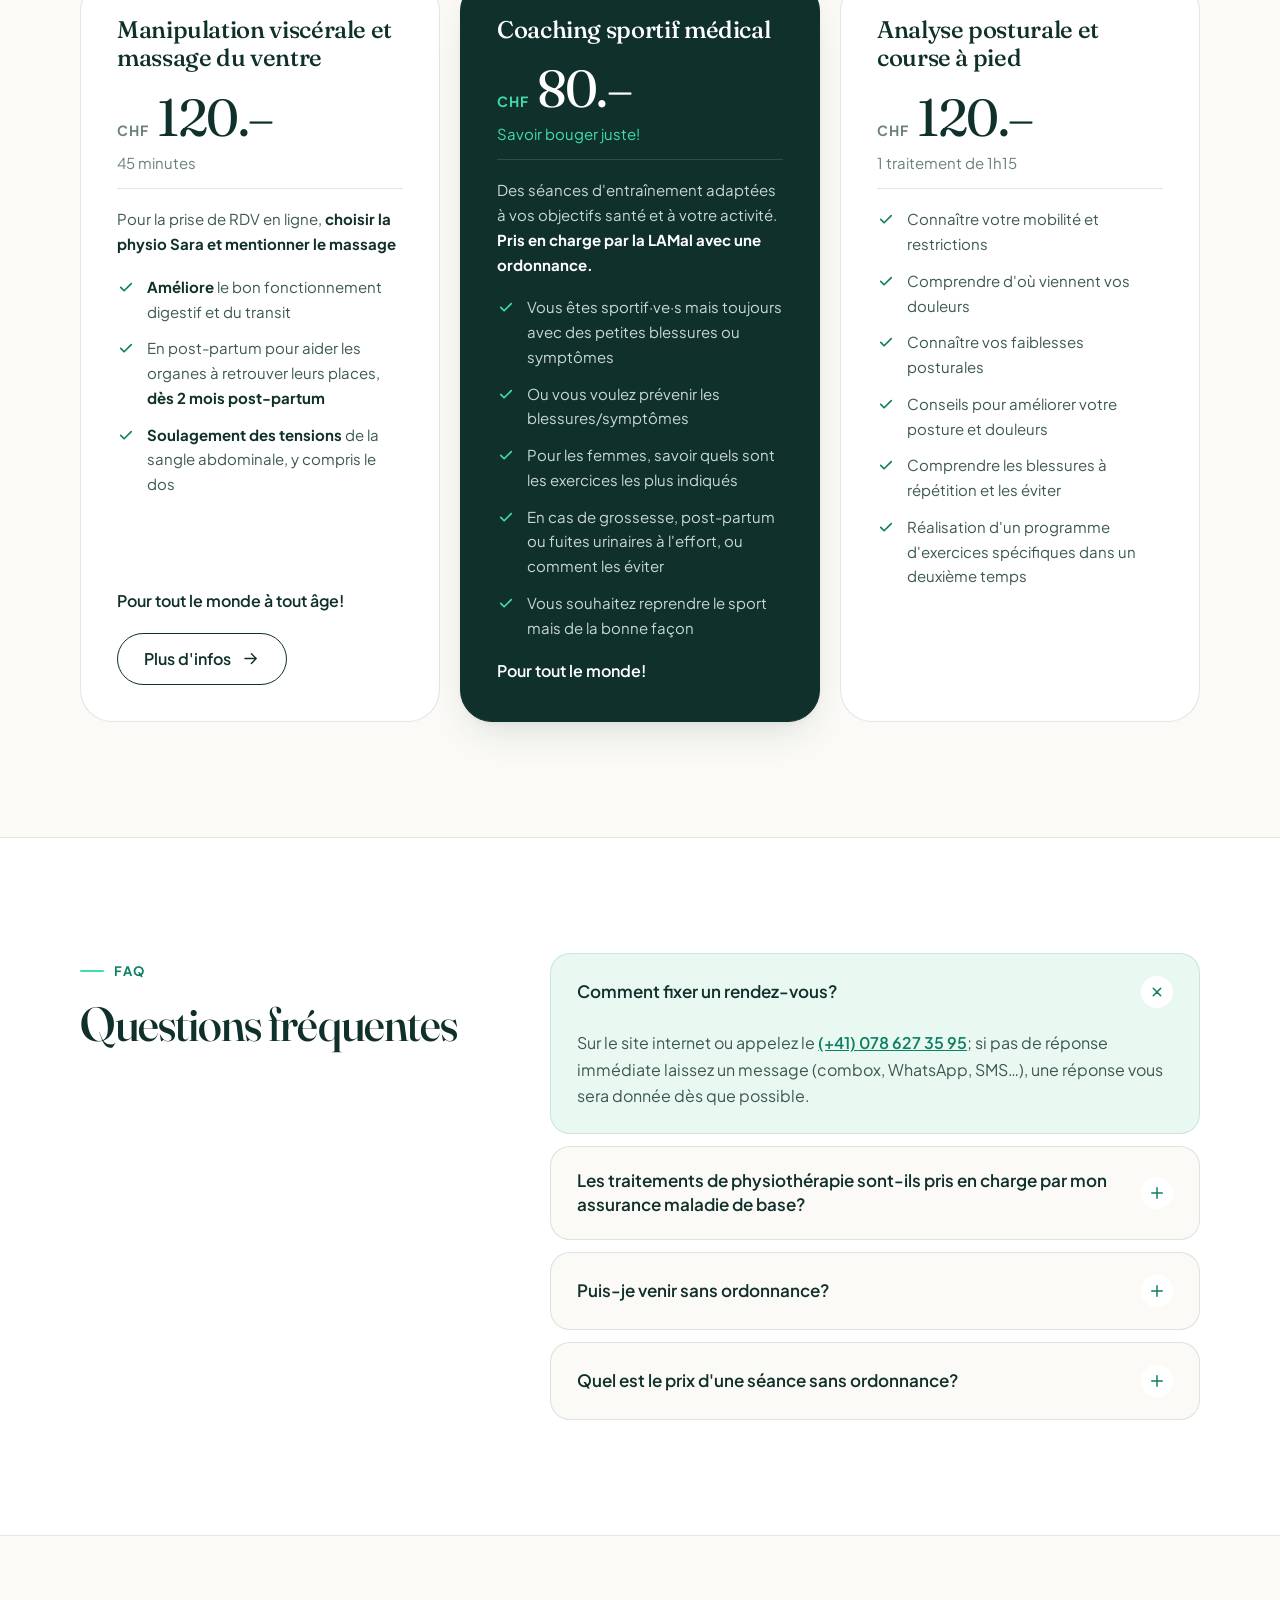
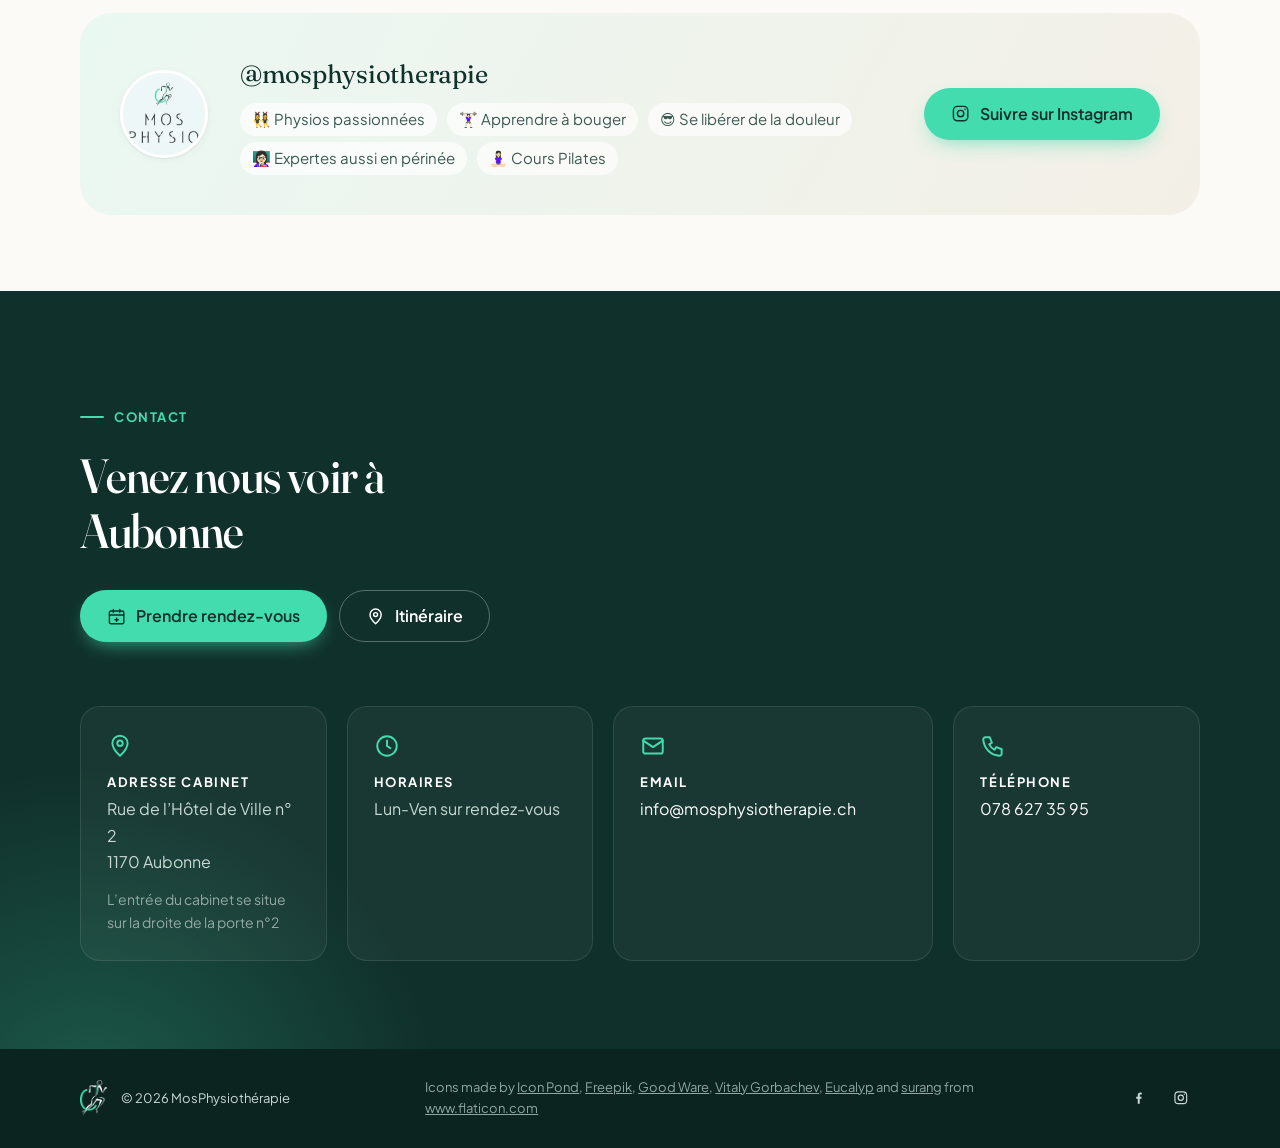
==== commit a4169d0e: "Annonce: précise que plusieurs RDV concernent les séances de physiothérapie Co-Authored-By: Claude O" ====
--- a/index.html
+++ b/index.html
@@ -1,506 +1,551 @@
 <!DOCTYPE html>
 <html lang="fr-CH">
 <head>
-<meta charset="UTF-8">
+<meta charset="utf-8">
 <meta name="viewport" content="width=device-width, initial-scale=1">
-<title>Accueil | MosPhysiotherapie</title>
+<title>MosPhysiothérapie | Physiothérapie et coaching médical à Aubonne</title>
 <meta name="description" content="Physiothérapeutes à Aubonne, spécialisées dans le mouvement, la douleur, les lésions et le périnée. Prenez soin de vous avec MosPhysiothérapie!">
+<meta name="theme-color" content="#10302b">
 <link rel="canonical" href="https://mosphysiotherapie.ch/">
 <meta property="og:locale" content="fr_FR">
 <meta property="og:type" content="website">
-<meta property="og:title" content="Accueil - MosPhysiotherapie">
-<meta property="og:description" content="Physiothérapie et coaching médical">
+<meta property="og:title" content="MosPhysiothérapie, physiothérapie et coaching médical à Aubonne">
+<meta property="og:description" content="Spécialistes dans le mouvement, la douleur et la réhabilitation.">
 <meta property="og:url" content="https://mosphysiotherapie.ch/">
 <meta property="og:site_name" content="MosPhysiothérapie">
-<meta property="og:image" content="images/hillside.webp">
-<meta name="theme-color" content="#e4e7de">
+<meta property="og:image" content="https://mosphysiotherapie.ch/images/hero-aubonne.webp">
 <link rel="icon" href="images/favicon-32.jpg" sizes="32x32">
 <link rel="icon" href="images/favicon-192.jpg" sizes="192x192">
 <link rel="apple-touch-icon" href="images/favicon-180.jpg">
-<link rel="preload" href="assets/fonts/familjen-grotesk-latin.woff2" as="font" type="font/woff2" crossorigin>
-<link rel="preload" href="assets/fonts/figtree-latin.woff2" as="font" type="font/woff2" crossorigin>
-<link rel="stylesheet" href="assets/site.css">
+
+<link rel="preconnect" href="https://fonts.googleapis.com">
+<link rel="preconnect" href="https://fonts.gstatic.com" crossorigin>
+<link rel="stylesheet" href="https://fonts.googleapis.com/css2?family=Fraunces:ital,opsz,wght@0,9..144,400;0,9..144,500;0,9..144,600;1,9..144,400&family=Plus+Jakarta+Sans:wght@400;500;600;700&display=swap">
+<link rel="stylesheet" href="css/style.css">
+<link rel="preload" as="image" href="images/hero-aubonne.webp">
+
 <script type="application/ld+json">
 {
   "@context": "https://schema.org",
   "@type": "Physiotherapy",
   "name": "MosPhysiothérapie",
   "url": "https://mosphysiotherapie.ch/",
+  "logo": "https://mosphysiotherapie.ch/images/logo.webp",
   "telephone": "+41786273595",
   "email": "info@mosphysiotherapie.ch",
   "address": {
     "@type": "PostalAddress",
-    "streetAddress": "Rue de l'hôtel de ville 2",
+    "streetAddress": "Rue de l'Hôtel de Ville 2",
     "postalCode": "1170",
     "addressLocality": "Aubonne",
     "addressCountry": "CH"
   },
-  "openingHours": "Mo-Fr 08:00-18:00",
-  "sameAs": ["https://www.facebook.com/mosphysiotherapie", "https://www.instagram.com/mosphysiotherapie/"]
+  "openingHoursSpecification": {
+    "@type": "OpeningHoursSpecification",
+    "dayOfWeek": ["Monday", "Tuesday", "Wednesday", "Thursday", "Friday"],
+    "opens": "08:00",
+    "closes": "18:00"
+  },
+  "sameAs": ["https://www.instagram.com/mosphysiotherapie/", "https://www.facebook.com/mosphysiotherapie"]
 }
 </script>
+<script>document.documentElement.classList.add('js')</script>
 </head>
 <body>
-<svg width="0" height="0" class="sprite" aria-hidden="true" focusable="false">
-  <symbol id="i-cal" viewBox="0 0 24 24"><rect x="3.5" y="5" width="17" height="15.5" rx="2"/><path d="M3.5 10h17M8 3v4M16 3v4M12 13v5M9.5 15.5h5"/></symbol>
-  <symbol id="i-phone" viewBox="0 0 24 24"><path d="M6.6 3.5h2.6l1.6 4.4-2 1.3a11 11 0 0 0 6 6l1.3-2 4.4 1.6v2.6c0 1.1-.9 2-2 2A16.6 16.6 0 0 1 4.6 5.5c0-1.1.9-2 2-2z"/></symbol>
-  <symbol id="i-pin" viewBox="0 0 24 24"><path d="M12 21s-6.5-6.1-6.5-11.2a6.5 6.5 0 0 1 13 0C18.5 14.9 12 21 12 21z"/><circle cx="12" cy="9.8" r="2.4"/></symbol>
-  <symbol id="i-clock" viewBox="0 0 24 24"><circle cx="12" cy="12" r="8.5"/><path d="M12 7.5V12l3 2"/></symbol>
-  <symbol id="i-mail" viewBox="0 0 24 24"><rect x="3.5" y="5.5" width="17" height="13" rx="2"/><path d="m4 7 8 6 8-6"/></symbol>
-  <symbol id="i-home" viewBox="0 0 24 24"><path d="M4 11 12 4l8 7M6 9.5V20h12V9.5M10 20v-5.5h4V20"/></symbol>
-  <symbol id="i-arrow" viewBox="0 0 24 24"><path d="M5 12h14M13 6l6 6-6 6"/></symbol>
-  <symbol id="i-plus" viewBox="0 0 24 24"><path d="M12 5v14M5 12h14"/></symbol>
-  <symbol id="i-close" viewBox="0 0 24 24"><path d="M6 6l12 12M18 6 6 18"/></symbol>
-  <symbol id="i-ig" viewBox="0 0 24 24"><rect x="3.5" y="3.5" width="17" height="17" rx="5"/><circle cx="12" cy="12" r="4"/><circle cx="17.2" cy="6.8" r=".6" fill="currentColor"/></symbol>
-  <symbol id="i-fb" viewBox="0 0 24 24"><path d="M14.5 8.5h2.5V5h-2.5A3.5 3.5 0 0 0 11 8.5V11H8.5v3.5H11V21h3.5v-6.5H17l.5-3.5h-3V9a.5.5 0 0 1 .5-.5z"/></symbol>
-  <symbol id="i-menu" viewBox="0 0 24 24"><path d="M4 7h16M4 12h16M4 17h10"/></symbol>
+
+<svg width="0" height="0" style="position:absolute" aria-hidden="true">
+  <defs>
+    <symbol id="i-phone" viewBox="0 0 24 24"><path fill="none" stroke="currentColor" stroke-width="1.8" stroke-linecap="round" stroke-linejoin="round" d="M5 4h4l2 5-2.5 1.5a11 11 0 0 0 5 5L15 13l5 2v4a2 2 0 0 1-2 2A16 16 0 0 1 3 6a2 2 0 0 1 2-2"/></symbol>
+    <symbol id="i-mail" viewBox="0 0 24 24"><g fill="none" stroke="currentColor" stroke-width="1.8" stroke-linecap="round" stroke-linejoin="round"><rect x="3" y="5" width="18" height="14" rx="2"/><path d="m3 7 9 6 9-6"/></g></symbol>
+    <symbol id="i-pin" viewBox="0 0 24 24"><g fill="none" stroke="currentColor" stroke-width="1.8" stroke-linecap="round" stroke-linejoin="round"><path d="M12 21s-7-6.2-7-11.5A7 7 0 0 1 19 9.5C19 14.8 12 21 12 21z"/><circle cx="12" cy="9.5" r="2.5"/></g></symbol>
+    <symbol id="i-clock" viewBox="0 0 24 24"><g fill="none" stroke="currentColor" stroke-width="1.8" stroke-linecap="round" stroke-linejoin="round"><circle cx="12" cy="12" r="9"/><path d="M12 7v5l3 2"/></g></symbol>
+    <symbol id="i-calendar" viewBox="0 0 24 24"><g fill="none" stroke="currentColor" stroke-width="1.8" stroke-linecap="round" stroke-linejoin="round"><rect x="3" y="5" width="18" height="16" rx="2"/><path d="M16 3v4M8 3v4M3 10h18M12 14v4M10 16h4"/></g></symbol>
+    <symbol id="i-home" viewBox="0 0 24 24"><g fill="none" stroke="currentColor" stroke-width="1.8" stroke-linecap="round" stroke-linejoin="round"><path d="m3 11 9-7 9 7"/><path d="M5 10v10h14V10M10 20v-6h4v6"/></g></symbol>
+    <symbol id="i-check" viewBox="0 0 24 24"><path fill="none" stroke="currentColor" stroke-width="2.2" stroke-linecap="round" stroke-linejoin="round" d="m5 12.5 4.5 4.5L19 7.5"/></symbol>
+    <symbol id="i-arrow" viewBox="0 0 24 24"><path fill="none" stroke="currentColor" stroke-width="1.8" stroke-linecap="round" stroke-linejoin="round" d="M5 12h14m-6-6 6 6-6 6"/></symbol>
+    <symbol id="i-megaphone" viewBox="0 0 24 24"><g fill="none" stroke="currentColor" stroke-width="1.8" stroke-linecap="round" stroke-linejoin="round"><path d="M3 10v4a1 1 0 0 0 1 1h3l6 4V5L7 9H4a1 1 0 0 0-1 1z"/><path d="M17 9a4 4 0 0 1 0 6"/></g></symbol>
+    <symbol id="i-plus" viewBox="0 0 24 24"><path fill="none" stroke="currentColor" stroke-width="2" stroke-linecap="round" d="M12 5v14M5 12h14"/></symbol>
+    <symbol id="i-close" viewBox="0 0 24 24"><path fill="none" stroke="currentColor" stroke-width="2" stroke-linecap="round" d="M6 6l12 12M18 6 6 18"/></symbol>
+    <symbol id="i-instagram" viewBox="0 0 24 24"><g fill="none" stroke="currentColor" stroke-width="1.8"><rect x="3" y="3" width="18" height="18" rx="5"/><circle cx="12" cy="12" r="4"/><circle cx="17.5" cy="6.5" r="1" fill="currentColor" stroke="none"/></g></symbol>
+    <symbol id="i-facebook" viewBox="0 0 24 24"><path fill="currentColor" d="M13.5 21v-7.5H16l.4-3h-2.9V8.6c0-.9.3-1.5 1.5-1.5h1.6V4.4A21 21 0 0 0 14.3 4c-2.3 0-3.9 1.4-3.9 4v2.5H8v3h2.4V21z"/></symbol>
+  </defs>
 </svg>
 
-<a class="skip" href="#contenu">Aller au contenu</a>
+<a class="skip-link" href="#main">Aller au contenu</a>
 
 <header class="site-header" id="top">
-  <div class="wrap header-row">
+  <div class="container header-inner">
     <a class="brand" href="./" aria-label="MosPhysiothérapie, accueil">
-      <img src="images/logo.webp" alt="MosPhysiotherapie" width="828" height="315">
+      <img src="images/logo.webp" alt="MosPhysiothérapie" width="828" height="315">
     </a>
-    <nav class="main-nav" id="main-nav" aria-label="Navigation principale">
+    <nav class="site-nav" id="site-nav" aria-label="Navigation principale">
       <ul>
-        <li><a href="#les-spécialités">Spécialités</a></li>
-        <li><a href="#prevention" title="Cours">Coaching</a></li>
+        <li><a href="#rendez-vous">Rendez-vous</a></li>
+        <li><a href="#coaching">Coaching</a></li>
+        <li><a href="#specialites">Spécialités</a></li>
+        <li><a href="#equipe">Équipe</a></li>
+        <li><a href="#offres">Offres</a></li>
         <li><a href="#faq">FAQ</a></li>
         <li><a href="#contact">Contact</a></li>
       </ul>
       <div class="nav-social">
-        <a href="https://www.facebook.com/mosphysiotherapie" aria-label="Facebook"><svg class="ico"><use href="#i-fb"/></svg></a>
-        <a href="https://www.instagram.com/mosphysio" aria-label="Instagram"><svg class="ico"><use href="#i-ig"/></svg></a>
+        <a href="https://www.facebook.com/mosphysiotherapie" target="_blank" rel="noopener" aria-label="Facebook"><svg class="icon"><use href="#i-facebook"/></svg></a>
+        <a href="https://www.instagram.com/mosphysio" target="_blank" rel="noopener" aria-label="Instagram"><svg class="icon"><use href="#i-instagram"/></svg></a>
       </div>
     </nav>
-    <button class="btn btn-book header-book" type="button" data-book>
-      <svg class="ico"><use href="#i-cal"/></svg><span>Fixer rendez-vous</span>
-    </button>
-    <span class="alt-mini" aria-hidden="true"><span><span class="alt-value">502</span>&#8239;m</span> <small class="alt-name">Aubonne</small></span>
-    <button class="menu-toggle" type="button" aria-expanded="false" aria-controls="main-nav">
-      <svg class="ico"><use href="#i-menu"/></svg><span class="sr">Toggle menu</span>
+    <a class="btn btn-primary btn-sm header-cta" href="https://www.tbooking.ch/fr/book/2367-2562" target="_blank" rel="noopener" data-booking>
+      <svg class="icon"><use href="#i-calendar"/></svg>Rendez-vous
+    </a>
+    <button class="nav-toggle" type="button" aria-controls="site-nav" aria-expanded="false">
+      <span class="sr-only">Menu</span><span class="nav-toggle-bars" aria-hidden="true"></span>
     </button>
   </div>
 </header>
 
-<aside class="altimeter is-away" aria-label="Sections de la page">
-  <p class="alt-top" aria-hidden="true">Aubonne</p>
-  <p class="alt-reading" aria-hidden="true"><span class="alt-value">502</span>&nbsp;m</p>
-  <ol>
-    <li><a href="#rendez-vous">Rendez-vous</a></li>
-    <li><a href="#prevention">Coaching</a></li>
-    <li><a href="#les-spécialités">Spécialités</a></li>
-    <li><a href="#equipe">Équipe</a></li>
-    <li><a href="#offres">Offres</a></li>
-    <li><a href="#faq">FAQ</a></li>
-    <li><a href="#contact">Contact</a></li>
-  </ol>
-  <p class="alt-foot" aria-hidden="true"><span>Léman 372 m</span></p>
-</aside>
-
-<main id="contenu">
-
-<!-- Hillside: first viewport -->
-<section class="hero" aria-labelledby="hero-title">
-  <div class="wrap hero-grid">
-    <div class="hero-copy">
-      <h1 id="hero-title">Physiothérapie et coaching médical</h1>
-      <p class="hero-sub">Spécialistes dans le mouvement, la douleur et la réhabilitation.</p>
-      <div class="hero-actions">
-        <button class="btn btn-book btn-lg" type="button" data-book>
-          <svg class="ico"><use href="#i-cal"/></svg><span>Agendas en ligne</span>
-        </button>
-        <a class="btn btn-line btn-lg" href="tel:0041786273595">
-          <svg class="ico"><use href="#i-phone"/></svg><span>078 627 35 95</span>
-        </a>
-      </div>
-      <p class="hero-place"><svg class="ico"><use href="#i-pin"/></svg>Rue de l'hôtel de ville 2, 1170 Aubonne · Lun–Ven sur rendez-vous</p>
-    </div>
-    <figure class="hero-photo">
-      <img src="images/hillside.webp" width="820" height="680" alt="Exercice avec un élastique sur un ballon, au-dessus des vignes d'Aubonne, face au Léman et aux Alpes" fetchpriority="high">
-      <aside class="plot-sign" aria-labelledby="annonce-title">
-        <h2 id="annonce-title">Annonce</h2>
-        <p>Pour les inscriptions aux cours de Pilates, merci de nous contacter directement.</p>
-        <p>N’hésitez pas à fixer plusieurs RDV directement, pour assurer la bonne prise en charge de votre traitement.</p>
+<main id="main">
+
+  <!-- Hero -->
+  <section class="hero">
+    <div class="container hero-grid">
+      <div class="hero-copy">
+        <p class="eyebrow">Cabinet de physiothérapie · Aubonne</p>
+        <h1>Physiothérapie <em>et</em> coaching médical</h1>
+        <p class="lead">Spécialistes dans le mouvement, la douleur et la réhabilitation.</p>
+        <div class="hero-actions">
+          <a class="btn btn-primary" href="https://www.tbooking.ch/fr/book/2367-2562" target="_blank" rel="noopener" data-booking>
+            <svg class="icon"><use href="#i-calendar"/></svg>Fixer rendez-vous
+          </a>
+          <a class="btn btn-ghost" href="tel:0041786273595">
+            <svg class="icon"><use href="#i-phone"/></svg>078 627 35 95
+          </a>
+        </div>
+        <ul class="hero-facts">
+          <li><svg class="icon"><use href="#i-clock"/></svg>Du lundi au vendredi sur RDV, 8h00 à 18h00</li>
+          <li><svg class="icon"><use href="#i-pin"/></svg>Rue de l'Hôtel de Ville 2, 1170 Aubonne</li>
+        </ul>
+      </div>
+      <div class="hero-media">
+        <div class="hero-photo">
+          <img src="images/hero-aubonne.webp" alt="Exercice de physiothérapie en plein air avec vue sur le lac Léman" width="815" height="680" fetchpriority="high">
+        </div>
+        <div class="hero-badge">
+          <span class="hero-badge-title">Au cabinet</span>
+          <span class="hero-badge-sep" aria-hidden="true"></span>
+          <span class="hero-badge-title">À domicile</span>
+        </div>
+      </div>
+    </div>
+
+    <div class="container">
+      <aside class="notice" aria-label="Annonce">
+        <span class="notice-icon"><svg class="icon"><use href="#i-megaphone"/></svg></span>
+        <div>
+          <h2 class="notice-title">Annonce</h2>
+          <ul>
+            <li>Pour les inscriptions aux cours de Pilates, merci de nous contacter directement.</li>
+            <li>Pour vos séances de physiothérapie, n’hésitez pas à fixer plusieurs RDV directement, pour assurer la bonne prise en charge de votre traitement.</li>
+          </ul>
+        </div>
       </aside>
-    </figure>
-  </div>
-</section>
-
-<div class="wall wall-stone step-r" aria-hidden="true"></div>
-
-<!-- Terrace 1: booking -->
-<section class="terrace terrace-stone" id="rendez-vous" aria-labelledby="rdv-title">
-  <div class="wrap">
-    <h2 class="section-title" id="rdv-title">Fixer rendez-vous</h2>
-    <div class="rdv-grid">
-      <article class="rdv rdv-cabinet">
-        <header class="rdv-head">
-          <h3>Physiothérapie en cabinet</h3>
-        </header>
-        <div class="rdv-agenda">
-          <h4><svg class="ico"><use href="#i-cal"/></svg>Agendas en ligne</h4>
+    </div>
+  </section>
+
+  <!-- Rendez-vous -->
+  <section class="section" id="rendez-vous">
+    <div class="container">
+      <header class="section-head">
+        <p class="eyebrow">Rendez-vous</p>
+        <h2>Au cabinet ou chez vous</h2>
+      </header>
+
+      <div class="rdv-grid">
+        <article class="rdv-card rdv-card-main reveal">
+          <div class="rdv-card-head">
+            <span class="rdv-icon"><svg class="icon"><use href="#i-calendar"/></svg></span>
+            <h3>Physiothérapie en cabinet</h3>
+          </div>
+          <h4 class="rdv-sub">Agendas en ligne</h4>
           <ol class="steps">
             <li>Choisir l’agenda de la physio de votre choix</li>
             <li>Prendre rendez-vous</li>
             <li>Indiquer la raison pour laquelle vous venez en commentaire.</li>
           </ol>
-          <button class="btn btn-book" type="button" data-book>
-            <svg class="ico"><use href="#i-cal"/></svg><span>Fixer rendez-vous</span>
-          </button>
-          <p class="rdv-phone">Ou par téléphone <a href="tel:0041786273595">(+41) 078 627 35 95</a>.</p>
-        </div>
-        <ul class="facts">
-          <li><svg class="ico"><use href="#i-pin"/></svg><span>Rue de l'hôtel de ville 2 , 1170 Aubonne</span></li>
-          <li><svg class="ico"><use href="#i-clock"/></svg><span>Du lundi au vendredi sur RDV de 8h00 à 18h00</span></li>
-          <li><svg class="ico"><use href="#i-mail"/></svg><a href="mailto:info@mosphysiotherapie.ch">info@mosphysiotherapie.ch</a></li>
+          <div class="rdv-actions">
+            <a class="btn btn-primary" href="https://www.tbooking.ch/fr/book/2367-2562" target="_blank" rel="noopener" data-booking>
+              <svg class="icon"><use href="#i-calendar"/></svg>Fixer rendez-vous
+            </a>
+            <p class="rdv-phone">Ou par téléphone <a href="tel:0041786273595">(+41) 078 627 35 95</a>.</p>
+          </div>
+          <ul class="rdv-details">
+            <li><svg class="icon"><use href="#i-pin"/></svg>Rue de l'Hôtel de Ville 2, 1170 Aubonne</li>
+            <li><svg class="icon"><use href="#i-clock"/></svg>Du lundi au vendredi sur RDV de 8h00 à 18h00</li>
+            <li><svg class="icon"><use href="#i-mail"/></svg><a href="mailto:info@mosphysiotherapie.ch">info@mosphysiotherapie.ch</a></li>
+          </ul>
+        </article>
+
+        <article class="rdv-card rdv-card-home reveal">
+          <div class="rdv-card-head">
+            <span class="rdv-icon"><svg class="icon"><use href="#i-home"/></svg></span>
+            <h3>Physiothérapie à domicile</h3>
+          </div>
+          <p>Prise de rendez-vous uniquement par téléphone au</p>
+          <a class="big-phone" href="tel:0041786273595">(+41) 078 627 35 95</a>
+          <p>Pour les traitements à domicile, une prescription médicale qui spécifie ce type de traitement est nécessaire.</p>
+          <p class="rdv-area"><svg class="icon"><use href="#i-pin"/></svg>À Aubonne et alentours</p>
+        </article>
+      </div>
+    </div>
+  </section>
+
+  <!-- Coaching -->
+  <section class="section section-tint" id="coaching">
+    <div class="container coaching-grid">
+      <figure class="coaching-media reveal">
+        <img src="images/coaching.webp" alt="Cours de circuit training" width="1400" height="899" loading="lazy">
+        <figcaption class="coaching-tag">Au cabinet, en ligne ou mixte</figcaption>
+      </figure>
+      <div class="coaching-copy reveal">
+        <p class="eyebrow">En plus de la physio…</p>
+        <h2>Proposé au sein du cabinet</h2>
+        <ul class="feature-list">
+          <li>
+            <span class="feature-check"><svg class="icon"><use href="#i-check"/></svg></span>
+            <div>
+              <h3>Séances de coaching médical</h3>
+              <p>Reprise sportive adaptée à toutes et à tous! Ou travailler l’activité sportive de votre choix sans symptômes ou douleurs.</p>
+            </div>
+          </li>
+          <li>
+            <span class="feature-check"><svg class="icon"><use href="#i-check"/></svg></span>
+            <div>
+              <h3>Séances de coaching pré et post-natal</h3>
+              <p>Accompagnement sportif de la femme enceinte ainsi qu’en post-partum.</p>
+            </div>
+          </li>
+          <li>
+            <span class="feature-check"><svg class="icon"><use href="#i-check"/></svg></span>
+            <div>
+              <h3>Cours de Pilates thérapeutique</h3>
+              <p>En petit groupe ou individuel.</p>
+            </div>
+          </li>
         </ul>
-      </article>
-      <article class="rdv rdv-home">
-        <header class="rdv-head">
-          <h3><svg class="ico"><use href="#i-home"/></svg>Physiothérapie à domicile</h3>
-        </header>
-        <p>Prise de rendez-vous uniquement par téléphone au</p>
-        <a class="big-phone" href="tel:0041786273595">(+41) 078 627 35 95</a>
-        <p>Pour les traitements à domicile, une prescription médicale qui spécifie ce type de traitement est nécessaire .</p>
-        <p class="rdv-area"><svg class="ico"><use href="#i-pin"/></svg>Á Aubonne et alentours</p>
-      </article>
-    </div>
-  </div>
-</section>
-
-<div class="wall wall-to-sage step-r" aria-hidden="true"></div>
-
-<!-- Terrace 2: coaching -->
-<section class="terrace terrace-sage" id="prevention" aria-labelledby="coaching-title">
-  <div class="wrap coaching-grid">
-    <figure class="coaching-photo">
-      <img src="images/coaching-1600.webp" width="1600" height="1027" alt="cours circuit training" loading="lazy">
-    </figure>
-    <div class="coaching-copy">
-      <h2 class="section-title" id="coaching-title">En plus de la physio…</h2>
-      <p class="lede">Proposé au sein du cabinet</p>
-      <p class="where">Au cabinet, en ligne ou mixte</p>
-      <ul class="offer-list">
-        <li>
-          <h3>Séances de coaching médical</h3>
-          <p>Reprise sportive adaptée à toutes et à tous! Ou travailler l’activité sportive de votre choix sans symptômes ou douleurs.</p>
-        </li>
-        <li>
-          <h3>Séances de coaching pré et post-natal</h3>
-          <p>Acompagnement sportif de la femme enceinte ainsi qu’en post-partum</p>
-        </li>
-        <li>
-          <h3>Cours de Pilates thérapeutique,</h3>
-          <p>en petit groupe ou individuel</p>
-        </li>
-      </ul>
-    </div>
-  </div>
-</section>
-
-<div class="wall wall-to-vine" aria-hidden="true"></div>
-
-<!-- Terrace 3: specialities, the vine rows -->
-<section class="terrace terrace-vine" id="les-spécialités" aria-labelledby="spec-title">
-  <div class="wrap">
-    <div class="spec-head">
-      <h2 class="section-title" id="spec-title">Spécialités</h2>
-      <p class="lede">Les différentes techniques</p>
-    </div>
-    <ul class="vine-rows">
-      <li id="manipulation-viscerale">
-        <img src="images/icon-visceral.png" alt="Humain" width="127" height="97" loading="lazy">
-        <h3>Manipulation viscérale</h3>
-        <p>Et si vos maux de dos venaient du ventre?</p>
-        <p class="who">Physio spécialisée : <b>Sara</b></p>
-      </li>
-      <li>
-        <img src="images/icon-coaching.png" alt="douleur" width="127" height="97" loading="lazy">
-        <h3>Coaching médical</h3>
-        <p>Bouger c’est vivre! Mais, il est important d’adapter l’activité à chaque personne et problématique.</p>
-        <p>Cela est proposé par des programmes de remise en forme adaptés, après par exemple après un arrêt prolongé (arrêt sportif, un cancer, opération, …) Où juste pour bien re-commencer le sport ou avoir moins de douleurs dans vos activités.</p>
-        <p class="who">Physio spécialisée : <b>Sara</b></p>
-      </li>
-      <li>
-        <img src="images/icon-crochetage.png" alt="Crochet" width="127" height="97" loading="lazy">
-        <h3>Crochetage</h3>
-        <p>Technique myofasciale qui utilise des crochets anatomiques, pour traiter les pathologies du système musculo-tendineux, ce qui permet d’aller plus en profondeur et d’être plus rigoureux.</p>
-        <p class="who">Physio spécialisée : <b>Sara</b></p>
-      </li>
-      <li>
-        <img src="images/icon-kinesiotaping.png" alt="kinesiotape" width="127" height="97" loading="lazy">
-        <h3>Kinesiotaping</h3>
-        <p>Bandes élastiques qui vont soutenir un muscle ou une articulation. Mais, cet effet sera bénéfique que si le bandage est posé juste.</p>
-        <p class="who all">Tous les physios pratique la méthode</p>
-      </li>
-      <li>
-        <img src="images/icon-trigger.png" alt="Aiguille d'acupuncture" width="127" height="97" loading="lazy">
-        <h3>Point trigger</h3>
-        <p>C’est une mini-contraction qui ne se relâche pas, une sorte de nœud. Quand le trigger est actif il peut provoquer des douleurs locales ou à distance.</p>
-        <p class="who">Physio spécialisée : <b>Sara</b></p>
-      </li>
-      <li>
-        <img src="images/icon-atm.png" alt="Machoire" width="127" height="97" loading="lazy">
-        <h3>ATM - Mâchoire</h3>
-        <p>Douleurs à la mâchoire? Difficultés à ouvrir la bouche ou à la mastication?</p>
-        <p>Maux de têtes, de nuque ou accouphènes? Cela pourrait venir de la mâchoire!</p>
-      </li>
-      <li>
-        <img src="images/icon-posture.png" alt="Marcher" width="127" height="97" loading="lazy">
-        <h3>Analyse posturale et de la marche/course</h3>
-        <p>Une mauvaise posture et des mauvaises habitudes à la marche pourraient être la cause de vos douleurs chroniques.</p>
-        <p class="who">Physio spécialisée : <b>Sara</b></p>
-      </li>
-      <li>
-        <h3>Renforcement abdominal et traitement de la Diastase</h3>
-        <p>Comment tonifier la ceinture abdominale sans faire de dégâts? Corriger les diastases, diminuer le tour de taille, corriger la posture, travailler le périnée, augmenter la capacité respiratoire et bien d’autres avantages, vous même et sans machines.</p>
-        <p class="who">Physio spécialisée : <b>Sara</b></p>
-        <img class="lpf" src="images/logo-lpf.png" alt="low pressure fitness" width="300" height="67" loading="lazy">
-      </li>
-      <li>
-        <img src="images/icon-dry-needling.png" alt="soins de santé et médecine" width="127" height="97" loading="lazy">
-        <h3>Dry needling et/ou électropuncture</h3>
-        <p>Vos points de tension ne vous lâchent pas?</p>
-        <p>Essayez d’aller plus en profondeur avec cette technique de ponction séche.</p>
-        <p class="who">Physio spécialisée : <b>Sara</b></p>
-      </li>
-      <li>
-        <img src="images/icon-muscles.png" alt="muscle" width="127" height="97" loading="lazy">
-        <h3>Chaînes musculaires</h3>
-        <p>Avec les chaînes musculaires, nous devons voir le corps comme un tout, une douleur au genou peut venir d’un problème de dos, par exemple.</p>
-      </li>
-      <li>
-        <img src="images/icon-pelvis.png" alt="Bassin" width="127" height="97" loading="lazy">
-        <h3>Rééducation uro-gynécologique et ano-perineal</h3>
-        <p>La rééducation périnéale va bien au-delà de savoir contracter son périnée!</p>
-        <p class="who all">Tous les physios pratique la méthode</p>
-      </li>
-      <li>
-        <img src="images/icon-electrostim.png" alt="appareil de stimulation" width="127" height="97" loading="lazy">
-        <h3>Électrostimulation</h3>
-        <p>L’électricité pour soulager vos douleurs ou réveiller votre muscle atrophié.</p>
-        <p class="who all">Tous les physios pratique la méthode</p>
-      </li>
-    </ul>
-  </div>
-</section>
-
-<div class="wall wall-to-stone step-r" aria-hidden="true"></div>
-
-<!-- Terrace 4: the team -->
-<section class="terrace terrace-stone" id="equipe" aria-labelledby="team-title">
-  <div class="wrap">
-    <h2 class="sr" id="team-title">L’équipe</h2>
-    <article class="person">
-      <figure class="person-photo"><img src="images/sara-mos.webp" alt="physiothérapeute Sara Mos" width="960" height="705" loading="lazy"></figure>
-      <div class="person-copy">
-        <h3>Sara Mós</h3>
-        <p class="role">Physiothérapeute</p>
-        <p>Mon expérience au sein de plusieurs cabinets m’a permis de diversifier mes pratiques et de développer ma capacité d’adaptation à toute forme de prise en charge.</p>
-        <p>Mon but principal, será de vous aider à comprendre d’où viennent vos douleurs, les traiter et surtout vous donner les “outils” pour que le problème ne revienne plus.</p>
-        <p>De mon point de vue, le patient doit être vu comme un tout et c’est pour cela que je me suis spécialisée sur plusieurs domaines, afin de pouvoir apporter le maximum à mes patients.</p>
-        <p>Je suis aussi coach médical et coach pré et post-natal. Je pratique moi même pas mal de sports, ce qui me permet aussi de mieux comprendre vos douleurs liées à vos activités ou au manque d’une activité.</p>
-        <p class="langs">Je parle français, portugais, et anglais.</p>
-      </div>
-    </article>
-    <article class="person person-flip">
-      <figure class="person-photo"><img src="images/alana-teixeira.png" alt="physiothérapeute Alana Teixeira" width="960" height="705" loading="lazy"></figure>
-      <div class="person-copy">
-        <h3>Alana Teixeira</h3>
-        <p class="role">Physiothérapeute</p>
-        <p>j’ai eu l’opportunité de travailler auprès de populations et domaines variés,tels que la rééducation musculo-squelettique, le sport, la traumatologie et la rééducation post-chirurgicale…Cette diversité d’expériences reflète ma capacité d’adaptation et ma flexibilité professionnelle.</p>
-        <p>Soucieuse de toujours me perfectionner, je me suis formée en Pilates thérapeutique, ce qui enrichit ma pratique quotidienne.</p>
-        <p>Je suis engagée à offrir des soins personnalisés, humains et fondés sur les meilleures pratiques. Mon approche intègre à la fois les dimensions physiques et émotionnelles du patient, dans une perspective de collaboration et de bien-être global.</p>
-        <p class="langs">Je parle français, portugais, et anglais</p>
-      </div>
-    </article>
-  </div>
-</section>
-
-<div class="wall wall-to-vine" aria-hidden="true"></div>
-
-<!-- Terrace 5: offers -->
-<section class="terrace terrace-vine terrace-offers" id="offres" aria-labelledby="offers-title">
-  <div class="wrap">
-    <div class="offers-head">
-      <div>
-        <h2 class="section-title" id="offers-title">Nos offres spéciales</h2>
-        <p class="lede">Commencez aujourd'hui à prendre soin de vous!</p>
-      </div>
-      <a class="btn btn-book" href="tel:0041786273595"><svg class="ico"><use href="#i-phone"/></svg><span>RDV au 078 627 35 95</span></a>
-    </div>
-    <div class="price-list">
-      <article class="price">
-        <h3>Manipulation Viscérale et massage du ventre</h3>
-        <p class="price-tag"><span class="amount">120.-</span><span class="unit">45 minutes</span></p>
-        <ul>
-          <li><b>Pour la prise de RDV en ligne</b> choisir la physio Sara et mentionner le massage</li>
-          <li><b>Améliore</b> le bon fonctionnement digestif et du transit</li>
-          <li><b>En post-partum pour aider les organes à retrouver leurs places</b> dés 2 mois post-partum</li>
-          <li><b>Soulagement des tensions</b> de la sangle abdmoniales y compris dos</li>
-          <li><b>Pour tout le monde à tout âge!</b></li>
-        </ul>
-        <a class="more" href="#manipulation-viscerale">Plus d'infos<svg class="ico"><use href="#i-arrow"/></svg></a>
-      </article>
-      <article class="price">
-        <h3>Coaching sportif médical</h3>
-        <p class="price-tag"><span class="amount">80.-</span><span class="unit">Savoir bouger juste!</span></p>
-        <ul>
-          <li><b>Des séances d'entraînement adaptées à vos objectifs santé et à votre activité</b> Pris en charge par LaMal avec une ordonnance</li>
-          <li><b>Vous êtes sportif.ve.s mais toujours avec des petites blessures ou symptômes</b> Ou vous voulez prévenir les blessures/symptômes</li>
-          <li><b>Pour les femmes, savoir quels sont les exercices les plus indiqués</b> En cas de grossesse, post-partum ou fuites urinaires à l'effort ou comment éviter</li>
-          <li><b>Vous souhaitez reprendre le sport mais de la bonne façon</b></li>
-          <li><b>Pour tout le monde!</b></li>
-        </ul>
-      </article>
-      <article class="price">
-        <h3>Analyse posturale et course à pied</h3>
-        <p class="price-tag"><span class="amount">120 .-</span><span class="unit">1 traitement de 1h15 min</span></p>
-        <ul>
-          <li><b>Connaître votre mobilité et restrictions</b></li>
-          <li><b>Comprendre de où viennent vos douleurs</b></li>
-          <li><b>Connaître vos faiblesses posturale</b></li>
-          <li><b>Conseils pour améliorer votre posture et douleurs</b></li>
-          <li><b>Comprendre les blessures à répétition et les éviter</b></li>
-          <li><b>Réalisation d'un programme d'exercices spécifiques sur un deuxième temps</b></li>
-        </ul>
-      </article>
-    </div>
-  </div>
-</section>
-
-<div class="wall wall-to-stone step-r" aria-hidden="true"></div>
-
-<!-- Terrace 6: FAQ and Instagram -->
-<section class="terrace terrace-stone" id="faq" aria-labelledby="faq-title">
-  <div class="wrap faq-grid">
-    <div class="faq">
-      <h2 class="section-title" id="faq-title">Questions fréquentes</h2>
-      <details open>
-        <summary><span>Comment fixer un rendez-vous?</span><svg class="ico"><use href="#i-plus"/></svg></summary>
-        <p>Sur le site internet ou appelez le <a href="tel:0041786273595">(+41) 078 627 35 95</a> si pas de réponse immédiate laissez un message, (combox,WhatsApp,sms…) une réponse vous sera donnée dès que possible.</p>
-      </details>
-      <details>
-        <summary><span>Les traitements de physiothérapie sont-t-ils pris en charge par mon assurance maladie de base?</span><svg class="ico"><use href="#i-plus"/></svg></summary>
-        <p>Oui, avec une ordonnance/préscription de physiothérapie, prescrite par un médecin reconnu en Suisse, les traitements sont donc remboursés selon votre franchise.</p>
-      </details>
-      <details>
-        <summary><span>Puis-je venir sans ordonnance?</span><svg class="ico"><use href="#i-plus"/></svg></summary>
-        <p>Si vous êtes un nouveau patient, vous pouvez venir sans ordonnance pour un bilan et premier traitement, pour un suivi, le passage chez votre médecin pourra être indiqué.</p>
-        <p>Le traitement ne sera pas pris en charge par votre assurance maladie de base. Merci de préciser lors de votre prise de rendez-vous que vous venez sans ordonnance médicale.</p>
-      </details>
-      <details>
-        <summary><span>Quel est le prix d'une séance sans ordonnace?</span><svg class="ico"><use href="#i-plus"/></svg></summary>
-        <p>Une première séance sans ordonnance dure 45 min et côute 80.- , pour la suite il est possible d’avoir un suivi avec des séances de 30 min au prix de 60.- .</p>
-      </details>
-    </div>
-    <aside class="insta" aria-labelledby="insta-title">
-      <a class="insta-id" href="https://www.instagram.com/mosphysiotherapie/" title="@mosphysiotherapie">
-        <img src="images/ig-avatar.webp" alt="Physiothérapie et coaching médical à Aubonne🇨🇭" width="150" height="150" loading="lazy">
-        <h3 id="insta-title">mosphysiotherapie</h3>
+      </div>
+    </div>
+  </section>
+
+  <!-- Spécialités -->
+  <section class="section" id="specialites">
+    <div class="container">
+      <header class="section-head">
+        <p class="eyebrow">Spécialités</p>
+        <h2>Les différentes techniques</h2>
+      </header>
+
+      <div class="spec-grid">
+        <article class="spec-card reveal" id="manipulation-viscerale">
+          <span class="spec-icon"><img src="images/icon-visceral.png" alt="" width="127" height="97" loading="lazy"></span>
+          <h3>Manipulation viscérale</h3>
+          <p>Et si vos maux de dos venaient du ventre?</p>
+          <p class="spec-who">Physio spécialisée : <strong>Sara</strong></p>
+        </article>
+
+        <article class="spec-card reveal">
+          <span class="spec-icon"><img src="images/icon-coaching.png" alt="" width="127" height="97" loading="lazy"></span>
+          <h3>Coaching médical</h3>
+          <p>Bouger c’est vivre! Mais, il est important d’adapter l’activité à chaque personne et problématique.</p>
+          <p>Cela est proposé par des programmes de remise en forme adaptés, par exemple après un arrêt prolongé (arrêt sportif, un cancer, opération, …) ou juste pour bien recommencer le sport ou avoir moins de douleurs dans vos activités.</p>
+          <p class="spec-who">Physio spécialisée : <strong>Sara</strong></p>
+        </article>
+
+        <article class="spec-card reveal">
+          <span class="spec-icon"><img src="images/icon-crochetage.png" alt="" width="127" height="97" loading="lazy"></span>
+          <h3>Crochetage</h3>
+          <p>Technique myofasciale qui utilise des crochets anatomiques, pour traiter les pathologies du système musculo-tendineux, ce qui permet d’aller plus en profondeur et d’être plus rigoureux.</p>
+          <p class="spec-who">Physio spécialisée : <strong>Sara</strong></p>
+        </article>
+
+        <article class="spec-card reveal">
+          <span class="spec-icon"><img src="images/icon-kinesiotaping.png" alt="" width="127" height="97" loading="lazy"></span>
+          <h3>Kinesiotaping</h3>
+          <p>Bandes élastiques qui vont soutenir un muscle ou une articulation. Mais, cet effet ne sera bénéfique que si le bandage est posé juste.</p>
+          <p class="spec-who spec-who-all">Tous les physios pratiquent la méthode</p>
+        </article>
+
+        <article class="spec-card reveal">
+          <span class="spec-icon"><img src="images/icon-trigger.png" alt="" width="127" height="97" loading="lazy"></span>
+          <h3>Point trigger</h3>
+          <p>C’est une mini-contraction qui ne se relâche pas, une sorte de nœud. Quand le trigger est actif il peut provoquer des douleurs locales ou à distance.</p>
+          <p class="spec-who">Physio spécialisée : <strong>Sara</strong></p>
+        </article>
+
+        <article class="spec-card reveal">
+          <span class="spec-icon"><img src="images/icon-atm.png" alt="" width="127" height="97" loading="lazy"></span>
+          <h3>ATM - Mâchoire</h3>
+          <p>Douleurs à la mâchoire? Difficultés à ouvrir la bouche ou à la mastication?</p>
+          <p>Maux de têtes, de nuque ou acouphènes? Cela pourrait venir de la mâchoire!</p>
+        </article>
+
+        <article class="spec-card reveal">
+          <span class="spec-icon"><img src="images/icon-posture.png" alt="" width="127" height="97" loading="lazy"></span>
+          <h3>Analyse posturale et de la marche/course</h3>
+          <p>Une mauvaise posture et des mauvaises habitudes à la marche pourraient être la cause de vos douleurs chroniques.</p>
+          <p class="spec-who">Physio spécialisée : <strong>Sara</strong></p>
+        </article>
+
+        <article class="spec-card reveal">
+          <span class="spec-icon spec-icon-logo"><img src="images/logo-lpf.png" alt="Low Pressure Fitness" width="300" height="67" loading="lazy"></span>
+          <h3>Renforcement abdominal et traitement de la Diastase</h3>
+          <p>Comment tonifier la ceinture abdominale sans faire de dégâts? Corriger les diastases, diminuer le tour de taille, corriger la posture, travailler le périnée, augmenter la capacité respiratoire et bien d’autres avantages, vous-même et sans machines.</p>
+          <p class="spec-who">Physio spécialisée : <strong>Sara</strong></p>
+        </article>
+
+        <article class="spec-card reveal">
+          <span class="spec-icon"><img src="images/icon-dry-needling.png" alt="" width="127" height="97" loading="lazy"></span>
+          <h3>Dry needling et/ou électropuncture</h3>
+          <p>Vos points de tension ne vous lâchent pas?</p>
+          <p>Essayez d’aller plus en profondeur avec cette technique de ponction sèche.</p>
+          <p class="spec-who">Physio spécialisée : <strong>Sara</strong></p>
+        </article>
+
+        <article class="spec-card reveal">
+          <span class="spec-icon"><img src="images/icon-muscles.png" alt="" width="127" height="97" loading="lazy"></span>
+          <h3>Chaînes musculaires</h3>
+          <p>Avec les chaînes musculaires, nous devons voir le corps comme un tout, une douleur au genou peut venir d’un problème de dos, par exemple.</p>
+        </article>
+
+        <article class="spec-card reveal">
+          <span class="spec-icon"><img src="images/icon-pelvis.png" alt="" width="127" height="97" loading="lazy"></span>
+          <h3>Rééducation uro-gynécologique et ano-périnéale</h3>
+          <p>La rééducation périnéale va bien au-delà de savoir contracter son périnée!</p>
+          <p class="spec-who spec-who-all">Tous les physios pratiquent la méthode</p>
+        </article>
+
+        <article class="spec-card reveal">
+          <span class="spec-icon"><img src="images/icon-electrostim.png" alt="" width="127" height="97" loading="lazy"></span>
+          <h3>Électrostimulation</h3>
+          <p>L’électricité pour soulager vos douleurs ou réveiller votre muscle atrophié.</p>
+          <p class="spec-who spec-who-all">Tous les physios pratiquent la méthode</p>
+        </article>
+      </div>
+    </div>
+  </section>
+
+  <!-- Équipe -->
+  <section class="section section-tint" id="equipe">
+    <div class="container">
+      <header class="section-head">
+        <p class="eyebrow">L’équipe</p>
+        <h2>Vos physiothérapeutes</h2>
+      </header>
+
+      <div class="team-grid">
+        <article class="team-card reveal">
+          <div class="team-photo"><img src="images/sara-mos.webp" alt="Sara Mós" width="960" height="705" loading="lazy"></div>
+          <div class="team-body">
+            <h3>Sara Mós</h3>
+            <p class="team-role">Physiothérapeute</p>
+            <p>Mon expérience au sein de plusieurs cabinets m’a permis de diversifier mes pratiques et de développer ma capacité d’adaptation à toute forme de prise en charge.</p>
+            <p>Mon but principal sera de vous aider à comprendre d’où viennent vos douleurs, les traiter et surtout vous donner les “outils” pour que le problème ne revienne plus.</p>
+            <p>De mon point de vue, le patient doit être vu comme un tout et c’est pour cela que je me suis spécialisée sur plusieurs domaines, afin de pouvoir apporter le maximum à mes patients.</p>
+            <p>Je suis aussi coach médical et coach pré et post-natal. Je pratique moi-même pas mal de sports, ce qui me permet aussi de mieux comprendre vos douleurs liées à vos activités ou au manque d’une activité.</p>
+            <p class="team-langs">Je parle <span>français</span><span>portugais</span><span>anglais</span></p>
+          </div>
+        </article>
+
+        <article class="team-card reveal">
+          <div class="team-photo"><img src="images/alana-teixeira.png" alt="Alana Teixeira" width="960" height="705" loading="lazy"></div>
+          <div class="team-body">
+            <h3>Alana Teixeira</h3>
+            <p class="team-role">Physiothérapeute</p>
+            <p>J’ai eu l’opportunité de travailler auprès de populations et domaines variés, tels que la rééducation musculo-squelettique, le sport, la traumatologie et la rééducation post-chirurgicale… Cette diversité d’expériences reflète ma capacité d’adaptation et ma flexibilité professionnelle.</p>
+            <p>Soucieuse de toujours me perfectionner, je me suis formée en Pilates thérapeutique, ce qui enrichit ma pratique quotidienne.</p>
+            <p>Je suis engagée à offrir des soins personnalisés, humains et fondés sur les meilleures pratiques. Mon approche intègre à la fois les dimensions physiques et émotionnelles du patient, dans une perspective de collaboration et de bien-être global.</p>
+            <p class="team-langs">Je parle <span>français</span><span>portugais</span><span>anglais</span></p>
+          </div>
+        </article>
+      </div>
+    </div>
+  </section>
+
+  <!-- Offres -->
+  <section class="section" id="offres">
+    <div class="container">
+      <header class="section-head section-head-split">
+        <div>
+          <p class="eyebrow">Nos offres spéciales</p>
+          <h2>Commencez aujourd'hui à prendre soin de vous!</h2>
+        </div>
+        <a class="btn btn-ghost" href="tel:0041786273595"><svg class="icon"><use href="#i-phone"/></svg>RDV au 078 627 35 95</a>
+      </header>
+
+      <div class="offer-grid">
+        <article class="offer-card reveal">
+          <h3>Manipulation viscérale et massage du ventre</h3>
+          <p class="price"><span class="price-cur">CHF</span>120.–<span class="price-unit">45 minutes</span></p>
+          <p class="offer-note">Pour la prise de RDV en ligne, <strong>choisir la physio Sara et mentionner le massage</strong></p>
+          <ul class="offer-list">
+            <li><svg class="icon"><use href="#i-check"/></svg><span><strong>Améliore</strong> le bon fonctionnement digestif et du transit</span></li>
+            <li><svg class="icon"><use href="#i-check"/></svg><span>En post-partum pour aider les organes à retrouver leurs places, <strong>dès 2 mois post-partum</strong></span></li>
+            <li><svg class="icon"><use href="#i-check"/></svg><span><strong>Soulagement des tensions</strong> de la sangle abdominale, y compris le dos</span></li>
+          </ul>
+          <p class="offer-foot">Pour tout le monde à tout âge!</p>
+          <a class="btn btn-outline" href="#manipulation-viscerale">Plus d'infos<svg class="icon"><use href="#i-arrow"/></svg></a>
+        </article>
+
+        <article class="offer-card offer-card-featured reveal">
+          <h3>Coaching sportif médical</h3>
+          <p class="price"><span class="price-cur">CHF</span>80.–<span class="price-unit">Savoir bouger juste!</span></p>
+          <p class="offer-note">Des séances d'entraînement adaptées à vos objectifs santé et à votre activité. <strong>Pris en charge par la LAMal avec une ordonnance.</strong></p>
+          <ul class="offer-list">
+            <li><svg class="icon"><use href="#i-check"/></svg><span>Vous êtes sportif·ve·s mais toujours avec des petites blessures ou symptômes</span></li>
+            <li><svg class="icon"><use href="#i-check"/></svg><span>Ou vous voulez prévenir les blessures/symptômes</span></li>
+            <li><svg class="icon"><use href="#i-check"/></svg><span>Pour les femmes, savoir quels sont les exercices les plus indiqués</span></li>
+            <li><svg class="icon"><use href="#i-check"/></svg><span>En cas de grossesse, post-partum ou fuites urinaires à l'effort, ou comment les éviter</span></li>
+            <li><svg class="icon"><use href="#i-check"/></svg><span>Vous souhaitez reprendre le sport mais de la bonne façon</span></li>
+          </ul>
+          <p class="offer-foot">Pour tout le monde!</p>
+        </article>
+
+        <article class="offer-card reveal">
+          <h3>Analyse posturale et course à pied</h3>
+          <p class="price"><span class="price-cur">CHF</span>120.–<span class="price-unit">1 traitement de 1h15</span></p>
+          <ul class="offer-list">
+            <li><svg class="icon"><use href="#i-check"/></svg><span>Connaître votre mobilité et restrictions</span></li>
+            <li><svg class="icon"><use href="#i-check"/></svg><span>Comprendre d'où viennent vos douleurs</span></li>
+            <li><svg class="icon"><use href="#i-check"/></svg><span>Connaître vos faiblesses posturales</span></li>
+            <li><svg class="icon"><use href="#i-check"/></svg><span>Conseils pour améliorer votre posture et douleurs</span></li>
+            <li><svg class="icon"><use href="#i-check"/></svg><span>Comprendre les blessures à répétition et les éviter</span></li>
+            <li><svg class="icon"><use href="#i-check"/></svg><span>Réalisation d'un programme d'exercices spécifiques dans un deuxième temps</span></li>
+          </ul>
+        </article>
+      </div>
+    </div>
+  </section>
+
+  <!-- FAQ -->
+  <section class="section section-tint" id="faq">
+    <div class="container faq-grid">
+      <header class="section-head">
+        <p class="eyebrow">FAQ</p>
+        <h2>Questions fréquentes</h2>
+      </header>
+      <div class="faq-list">
+        <details open>
+          <summary>Comment fixer un rendez-vous?<svg class="icon"><use href="#i-plus"/></svg></summary>
+          <div class="faq-body">
+            <p>Sur le site internet ou appelez le <a href="tel:0041786273595">(+41) 078 627 35 95</a>; si pas de réponse immédiate laissez un message (combox, WhatsApp, SMS…), une réponse vous sera donnée dès que possible.</p>
+          </div>
+        </details>
+        <details>
+          <summary>Les traitements de physiothérapie sont-ils pris en charge par mon assurance maladie de base?<svg class="icon"><use href="#i-plus"/></svg></summary>
+          <div class="faq-body">
+            <p>Oui, avec une ordonnance/prescription de physiothérapie, prescrite par un médecin reconnu en Suisse, les traitements sont donc remboursés selon votre franchise.</p>
+          </div>
+        </details>
+        <details>
+          <summary>Puis-je venir sans ordonnance?<svg class="icon"><use href="#i-plus"/></svg></summary>
+          <div class="faq-body">
+            <p>Si vous êtes un nouveau patient, vous pouvez venir sans ordonnance pour un bilan et premier traitement; pour un suivi, le passage chez votre médecin pourra être indiqué.</p>
+            <p>Le traitement ne sera pas pris en charge par votre assurance maladie de base. Merci de préciser lors de votre prise de rendez-vous que vous venez sans ordonnance médicale.</p>
+          </div>
+        </details>
+        <details>
+          <summary>Quel est le prix d'une séance sans ordonnance?<svg class="icon"><use href="#i-plus"/></svg></summary>
+          <div class="faq-body">
+            <p>Une première séance sans ordonnance dure 45 min et coûte 80.–; pour la suite il est possible d’avoir un suivi avec des séances de 30 min au prix de 60.–.</p>
+          </div>
+        </details>
+      </div>
+    </div>
+  </section>
+
+  <!-- Instagram -->
+  <section class="section section-tight">
+    <div class="container">
+      <a class="insta reveal" href="https://www.instagram.com/mosphysiotherapie/" target="_blank" rel="noopener">
+        <img class="insta-avatar" src="images/ig-avatar.webp" alt="" width="150" height="150" loading="lazy">
+        <div class="insta-text">
+          <p class="insta-handle">@mosphysiotherapie</p>
+          <ul class="insta-bio">
+            <li>👯‍♀️ Physios passionnées</li>
+            <li>🏋🏻‍♀️ Apprendre à bouger</li>
+            <li>😎 Se libérer de la douleur</li>
+            <li>👩🏻‍🏫 Expertes aussi en périnée</li>
+            <li>🧘🏻‍♀️ Cours Pilates</li>
+          </ul>
+        </div>
+        <span class="btn btn-primary insta-btn"><svg class="icon"><use href="#i-instagram"/></svg>Suivre sur Instagram</span>
       </a>
-      <ul>
-        <li>👯‍♀️Physios passionnées</li>
-        <li>🏋🏻‍♀️ Apprendre à bouger</li>
-        <li>😎 Se libérer de la douleur</li>
-        <li>👩🏻‍🏫 Expertes aussi en périnée</li>
-        <li>🧘🏻‍♀️Cours Pilates</li>
-      </ul>
-      <a class="btn btn-line" href="https://www.instagram.com/mosphysiotherapie/"><svg class="ico"><use href="#i-ig"/></svg><span>Follow on Instagram</span></a>
-    </aside>
-  </div>
-</section>
-
+    </div>
+  </section>
+
+  <!-- Contact -->
+  <section class="contact" id="contact">
+    <div class="container">
+      <div class="contact-head">
+        <p class="eyebrow">Contact</p>
+        <h2>Venez nous voir à Aubonne</h2>
+        <div class="contact-actions">
+          <a class="btn btn-primary" href="https://www.tbooking.ch/fr/book/2367-2562" target="_blank" rel="noopener" data-booking><svg class="icon"><use href="#i-calendar"/></svg>Prendre rendez-vous</a>
+          <a class="btn btn-ghost-light" href="https://www.google.com/maps/search/?api=1&amp;query=Rue+de+l%27H%C3%B4tel+de+Ville+2%2C+1170+Aubonne" target="_blank" rel="noopener"><svg class="icon"><use href="#i-pin"/></svg>Itinéraire</a>
+        </div>
+      </div>
+      <div class="contact-grid">
+        <div class="contact-item">
+          <svg class="icon"><use href="#i-pin"/></svg>
+          <h3>Adresse cabinet</h3>
+          <p>Rue de l’Hôtel de Ville n° 2<br>1170 Aubonne</p>
+          <p class="muted">L’entrée du cabinet se situe sur la droite de la porte n°2</p>
+        </div>
+        <div class="contact-item">
+          <svg class="icon"><use href="#i-clock"/></svg>
+          <h3>Horaires</h3>
+          <p>Lun-Ven sur rendez-vous</p>
+        </div>
+        <div class="contact-item">
+          <svg class="icon"><use href="#i-mail"/></svg>
+          <h3>Email</h3>
+          <p><a href="mailto:info@mosphysiotherapie.ch">info@mosphysiotherapie.ch</a></p>
+        </div>
+        <div class="contact-item">
+          <svg class="icon"><use href="#i-phone"/></svg>
+          <h3>Téléphone</h3>
+          <p><a href="tel:0041786273595">078 627 35 95</a></p>
+        </div>
+      </div>
+    </div>
+  </section>
 </main>
 
-<div class="wall wall-to-lake" aria-hidden="true"></div>
-
-<!-- The lake: contact -->
-<footer class="lake" id="contact" aria-labelledby="contact-title">
-  <div class="wrap">
-    <h2 class="section-title" id="contact-title">Nous trouver</h2>
-    <div class="contact-grid">
-      <div class="contact-block">
-        <h3>Adresse cabinet</h3>
-        <p class="address">Rue de l’hôtel de ville n° 2<br>1170 Aubonne</p>
-        <p class="note">L’entrée du cabinet se situe sur la droite de la porte n°2</p>
-      </div>
-      <div class="contact-block">
-        <h3>Horaires</h3>
-        <p>Lun-Ven sur rendez-vous</p>
-      </div>
-      <div class="contact-block">
-        <h3>Email</h3>
-        <p><a href="mailto:info@mosphysiotherapie.ch">info@mosphysiotherapie.ch</a></p>
-      </div>
-      <div class="contact-block">
-        <h3>Téléphone</h3>
-        <p><a class="lake-phone" href="tel:0041786273595">078 627 35 95</a></p>
-      </div>
-    </div>
-    <div class="lake-actions">
-      <button class="btn btn-book btn-lg" type="button" data-book><svg class="ico"><use href="#i-cal"/></svg><span>Fixer rendez-vous</span></button>
-    </div>
-    <div class="lake-foot">
-      <img src="images/logo-footer.png" alt="" width="61" height="80" loading="lazy">
-      <div class="foot-social">
-        <a href="https://www.facebook.com/mosphysiotherapie" aria-label="Facebook"><svg class="ico"><use href="#i-fb"/></svg></a>
-        <a href="https://www.instagram.com/mosphysio" aria-label="Instagram"><svg class="ico"><use href="#i-ig"/></svg></a>
-      </div>
-      <p class="credits">Icons made by <a href="https://www.flaticon.com/authors/popcorns-arts" title="Icon Pond">Icon Pond</a>, <a href="https://www.flaticon.com/authors/freepik" title="Freepik">Freepik</a>, <a href="https://www.flaticon.com/authors/good-ware" title="Good Ware">Good Ware</a>, <a href="https://www.flaticon.com/authors/vitaly-gorbachev" title="Vitaly Gorbachev">Vitaly Gorbachev</a>, <a href="https://www.flaticon.com/authors/eucalyp" title="Eucalyp">Eucalyp</a> and <a href="https://www.flaticon.com/authors/surang" title="surang">surang</a> from <a href="https://www.flaticon.com/" title="Flaticon">www.flaticon.com</a></p>
-      <p class="credits"><button class="linkish" type="button" data-cookie-settings>Privacy &amp; Cookies Policy</button></p>
+<footer class="site-footer">
+  <div class="container footer-inner">
+    <div class="footer-brand">
+      <img src="images/logo-footer.png" alt="" width="61" height="80">
+      <p>© <span data-year>2026</span> MosPhysiothérapie</p>
+    </div>
+    <p class="credits">Icons made by <a href="https://www.flaticon.com/authors/popcorns-arts" target="_blank" rel="noopener">Icon Pond</a>, <a href="https://www.flaticon.com/authors/freepik" target="_blank" rel="noopener">Freepik</a>, <a href="https://www.flaticon.com/authors/good-ware" target="_blank" rel="noopener">Good Ware</a>, <a href="https://www.flaticon.com/authors/vitaly-gorbachev" target="_blank" rel="noopener">Vitaly Gorbachev</a>, <a href="https://www.flaticon.com/authors/eucalyp" target="_blank" rel="noopener">Eucalyp</a> and <a href="https://www.flaticon.com/authors/surang" target="_blank" rel="noopener">surang</a> from <a href="https://www.flaticon.com/" target="_blank" rel="noopener">www.flaticon.com</a></p>
+    <div class="footer-social">
+      <a href="https://www.facebook.com/mosphysiotherapie" target="_blank" rel="noopener" aria-label="Facebook"><svg class="icon"><use href="#i-facebook"/></svg></a>
+      <a href="https://www.instagram.com/mosphysio" target="_blank" rel="noopener" aria-label="Instagram"><svg class="icon"><use href="#i-instagram"/></svg></a>
     </div>
   </div>
 </footer>
 
-<!-- Mobile booking bar -->
-<div class="book-bar" role="group" aria-label="Prendre rendez-vous">
-  <button class="btn btn-book" type="button" data-book><svg class="ico"><use href="#i-cal"/></svg><span>Agenda en ligne</span></button>
-  <a class="btn btn-line-dark" href="tel:0041786273595"><svg class="ico"><use href="#i-phone"/></svg><span>Appeler</span></a>
+<div class="mobile-bar" aria-label="Actions rapides">
+  <a href="tel:0041786273595"><svg class="icon"><use href="#i-phone"/></svg>Appeler</a>
+  <a class="mobile-bar-primary" href="https://www.tbooking.ch/fr/book/2367-2562" target="_blank" rel="noopener" data-booking><svg class="icon"><use href="#i-calendar"/></svg>Rendez-vous</a>
 </div>
 
-<!-- Booking dialog -->
 <dialog class="booking" id="booking" aria-labelledby="booking-title">
   <div class="booking-head">
-    <img src="images/logo.webp" alt="MosPhysiotherapie" width="828" height="315">
-    <h2 id="booking-title" class="sr">Agendas en ligne</h2>
-    <button class="icon-btn" type="button" data-close aria-label="Close"><svg class="ico"><use href="#i-close"/></svg></button>
+    <img src="images/logo.webp" alt="" width="828" height="315">
+    <h2 id="booking-title" class="sr-only">Prendre rendez-vous en ligne</h2>
+    <button class="booking-close" type="button" data-close aria-label="Fermer"><svg class="icon"><use href="#i-close"/></svg></button>
   </div>
   <iframe id="t-booking" title="Agenda en ligne MosPhysiothérapie" data-src="https://www.tbooking.ch/fr/book/2367-2562?embedded=true&amp;primary-color=41e2ad&amp;secondary-color=000000"></iframe>
-  <p class="booking-foot">Ou par téléphone <a href="tel:0041786273595">(+41) 078 627 35 95</a>.</p>
 </dialog>
 
-<!-- Cookie notice -->
-<div class="cookie" id="cookie" hidden>
-  <p>This website uses cookies to improve your experience. We'll assume you're ok with this, but you can opt-out if you wish.</p>
-  <div class="cookie-actions">
-    <button class="linkish" type="button" data-cookie-settings>Cookie settings</button>
-    <button class="btn btn-small" type="button" id="cookie_action_close_header">ACCEPT</button>
-  </div>
-</div>
-
-<dialog class="privacy" id="privacy" aria-labelledby="privacy-title">
-  <div class="privacy-head">
-    <h2 id="privacy-title">Privacy Overview</h2>
-    <button class="icon-btn" type="button" data-close id="cliModalClose" aria-label="Close"><svg class="ico"><use href="#i-close"/></svg></button>
-  </div>
-  <p>This website uses cookies to improve your experience while you navigate through the website. Out of these cookies, the cookies that are categorized as necessary are stored on your browser as they are essential for the working of basic functionalities of the website. We also use third-party cookies that help us analyze and understand how you use this website. These cookies will be stored in your browser only with your consent. You also have the option to opt-out of these cookies. But opting out of some of these cookies may have an effect on your browsing experience.</p>
-  <details>
-    <summary>Necessary <span class="tag">Always Enabled</span></summary>
-    <p><label><input type="checkbox" id="wt-cli-checkbox-necessary" checked disabled> Necessary</label></p>
-    <p>Necessary cookies are absolutely essential for the website to function properly. This category only includes cookies that ensures basic functionalities and security features of the website. These cookies do not store any personal information.</p>
-  </details>
-  <details>
-    <summary>Non-necessary</summary>
-    <p><label><input type="checkbox" id="wt-cli-checkbox-non-necessary"> Non-necessary</label></p>
-    <p>Any cookies that may not be particularly necessary for the website to function and is used specifically to collect user personal data via analytics, ads, other embedded contents are termed as non-necessary cookies. It is mandatory to procure user consent prior to running these cookies on your website.</p>
-  </details>
-  <button class="btn btn-small" type="button" id="wt-cli-privacy-save-btn">SAVE &amp; ACCEPT</button>
-</dialog>
-
-<script src="assets/site.js" defer></script>
+<script src="js/main.js" defer></script>
 </body>
 </html>
--- a/css/style.css
+++ b/css/style.css
@@ -0,0 +1,522 @@
+/* MosPhysiothérapie */
+
+:root {
+  --ink: #10302b;
+  --ink-2: #3c5852;
+  --ink-3: #6a807b;
+  --mint: #43dcae;
+  --mint-strong: #0d7f63;
+  --mint-soft: #c9f3e4;
+  --mint-wash: #eaf8f2;
+  --paper: #fbfaf6;
+  --sand: #f3efe6;
+  --white: #fff;
+  --line: rgba(16, 48, 43, .12);
+
+  --font-display: "Fraunces", Georgia, serif;
+  --font-body: "Plus Jakarta Sans", system-ui, -apple-system, "Segoe UI", sans-serif;
+
+  --radius-sm: 12px;
+  --radius: 20px;
+  --radius-lg: 32px;
+  --shadow-sm: 0 1px 2px rgba(16, 48, 43, .06), 0 2px 8px rgba(16, 48, 43, .04);
+  --shadow: 0 2px 4px rgba(16, 48, 43, .04), 0 16px 40px -12px rgba(16, 48, 43, .16);
+  --header-h: 76px;
+  --gutter: clamp(16px, 4vw, 40px);
+}
+
+*, *::before, *::after { box-sizing: border-box; }
+
+html {
+  scroll-behavior: smooth;
+  scroll-padding-top: calc(var(--header-h) + 16px);
+  -webkit-text-size-adjust: 100%;
+}
+
+body {
+  margin: 0;
+  background: var(--paper);
+  color: var(--ink);
+  font-family: var(--font-body);
+  font-size: 1rem;
+  line-height: 1.65;
+  -webkit-font-smoothing: antialiased;
+}
+
+img { display: block; max-width: 100%; height: auto; }
+a { color: inherit; }
+h1, h2, h3, h4 { margin: 0; line-height: 1.15; }
+p, ul, ol { margin: 0; }
+ul, ol { padding: 0; list-style: none; }
+
+h1, h2 {
+  font-family: var(--font-display);
+  font-weight: 500;
+  letter-spacing: -.02em;
+  font-variation-settings: "opsz" 120;
+}
+h2 { font-size: clamp(2rem, 1.4rem + 2.4vw, 3rem); }
+h3 { font-size: 1.125rem; font-weight: 700; letter-spacing: -.01em; }
+
+.icon { width: 1.2em; height: 1.2em; flex: none; }
+
+.container {
+  width: 100%;
+  max-width: 1200px;
+  margin-inline: auto;
+  padding-inline: var(--gutter);
+}
+
+.sr-only {
+  position: absolute; width: 1px; height: 1px; padding: 0; margin: -1px;
+  overflow: hidden; clip: rect(0 0 0 0); white-space: nowrap; border: 0;
+}
+
+.skip-link {
+  position: absolute; left: 16px; top: -100px; z-index: 100;
+  background: var(--ink); color: var(--white); padding: 10px 16px; border-radius: 8px;
+}
+.skip-link:focus { top: 12px; }
+
+:focus-visible { outline: 3px solid var(--mint); outline-offset: 3px; border-radius: 6px; }
+
+.eyebrow {
+  display: inline-flex; align-items: center; gap: 10px;
+  margin-bottom: 14px;
+  color: var(--mint-strong);
+  font-size: .8125rem; font-weight: 700; letter-spacing: .12em; text-transform: uppercase;
+}
+.eyebrow::before { content: ""; width: 24px; height: 2px; border-radius: 2px; background: var(--mint); }
+
+/* Buttons */
+.btn {
+  display: inline-flex; align-items: center; justify-content: center; gap: 10px;
+  min-height: 52px; padding: 0 26px;
+  border: 1.5px solid transparent; border-radius: 999px;
+  font: 600 1rem/1 var(--font-body);
+  text-decoration: none; white-space: nowrap; cursor: pointer;
+  transition: background-color .2s, color .2s, border-color .2s, transform .2s, box-shadow .2s;
+}
+.btn:hover { transform: translateY(-1px); }
+.btn-sm { min-height: 44px; padding: 0 20px; font-size: .9375rem; }
+.btn-primary { background: var(--mint); color: var(--ink); box-shadow: 0 8px 20px -8px rgba(67, 220, 174, .8); }
+.btn-primary:hover { background: #5ae6bc; box-shadow: 0 12px 24px -8px rgba(67, 220, 174, .9); }
+.btn-ghost { border-color: var(--line); color: var(--ink); background: var(--white); }
+.btn-ghost:hover { border-color: var(--ink); }
+.btn-outline { border-color: var(--ink); color: var(--ink); background: transparent; }
+.btn-outline:hover { background: var(--ink); color: var(--white); }
+.btn-ghost-light { border-color: rgba(255, 255, 255, .3); color: var(--white); }
+.btn-ghost-light:hover { border-color: var(--white); }
+
+/* Header */
+.site-header {
+  position: sticky; top: 0; z-index: 50;
+  background: rgba(251, 250, 246, .85);
+  backdrop-filter: saturate(160%) blur(14px);
+  -webkit-backdrop-filter: saturate(160%) blur(14px);
+  border-bottom: 1px solid transparent;
+  transition: border-color .3s, box-shadow .3s;
+}
+.site-header.is-scrolled { border-color: var(--line); box-shadow: 0 6px 24px -18px rgba(16, 48, 43, .5); }
+.header-inner { display: flex; align-items: center; gap: 24px; height: var(--header-h); }
+.brand img { width: auto; height: 52px; }
+.site-nav { margin-left: auto; display: flex; align-items: center; gap: 20px; }
+.site-nav ul { display: flex; gap: 4px; }
+.site-nav ul a {
+  display: block; padding: 8px 12px; border-radius: 999px;
+  font-size: .9375rem; font-weight: 500; text-decoration: none; color: var(--ink-2);
+  transition: color .2s, background-color .2s;
+}
+.site-nav ul a:hover { color: var(--ink); background: var(--mint-wash); }
+.nav-social { display: flex; gap: 4px; padding-left: 16px; border-left: 1px solid var(--line); }
+.nav-social a, .footer-social a {
+  display: grid; place-items: center; width: 38px; height: 38px; border-radius: 50%;
+  color: var(--ink-2); transition: background-color .2s, color .2s;
+}
+.nav-social a:hover { background: var(--mint-wash); color: var(--ink); }
+
+.nav-toggle {
+  display: none; position: relative;
+  width: 44px; height: 44px; margin-left: 4px; padding: 0;
+  border: 1px solid var(--line); border-radius: 50%; background: var(--white); cursor: pointer;
+}
+.nav-toggle-bars, .nav-toggle-bars::before, .nav-toggle-bars::after {
+  position: absolute; left: 50%; width: 18px; height: 2px; margin-left: -9px;
+  border-radius: 2px; background: var(--ink); transition: transform .25s, opacity .2s;
+}
+.nav-toggle-bars { top: 50%; margin-top: -1px; }
+.nav-toggle-bars::before, .nav-toggle-bars::after { content: ""; left: 0; margin-left: 0; }
+.nav-toggle-bars::before { top: -6px; }
+.nav-toggle-bars::after { top: 6px; }
+.nav-toggle[aria-expanded="true"] .nav-toggle-bars { background: transparent; }
+.nav-toggle[aria-expanded="true"] .nav-toggle-bars::before { transform: translateY(6px) rotate(45deg); }
+.nav-toggle[aria-expanded="true"] .nav-toggle-bars::after { transform: translateY(-6px) rotate(-45deg); }
+
+@media (max-width: 1080px) {
+  .nav-toggle { display: block; }
+  .header-cta { margin-left: auto; }
+  .site-nav {
+    position: fixed; inset: var(--header-h) 0 auto 0;
+    flex-direction: column; align-items: stretch; gap: 16px;
+    padding: 16px var(--gutter) 28px;
+    background: var(--paper); border-bottom: 1px solid var(--line);
+    box-shadow: 0 24px 40px -24px rgba(16, 48, 43, .35);
+    visibility: hidden; opacity: 0; transform: translateY(-8px);
+    transition: opacity .2s, transform .2s, visibility 0s .2s;
+  }
+  .site-nav.is-open { visibility: visible; opacity: 1; transform: none; transition: opacity .2s, transform .2s; }
+  .site-nav ul { flex-direction: column; gap: 0; }
+  .site-nav ul a { padding: 14px 4px; border-radius: 0; border-bottom: 1px solid var(--line); font-size: 1.0625rem; color: var(--ink); }
+  .site-nav ul a:hover { background: none; }
+  .nav-social { padding: 0; border: 0; }
+}
+@media (max-width: 520px) {
+  :root { --header-h: 66px; }
+  .brand img { height: 36px; }
+  .header-cta { display: none; }
+  .nav-toggle { margin-left: auto; }
+}
+
+/* Hero */
+.hero {
+  position: relative; overflow: hidden;
+  padding: clamp(40px, 6vw, 80px) 0 clamp(48px, 6vw, 72px);
+}
+.hero::before {
+  content: ""; position: absolute; z-index: -1;
+  width: 900px; height: 900px; right: -320px; top: -360px; border-radius: 50%;
+  background: radial-gradient(closest-side, rgba(67, 220, 174, .22), rgba(67, 220, 174, 0));
+}
+.hero-grid {
+  display: grid; grid-template-columns: 1.05fr 1fr; align-items: center;
+  gap: clamp(32px, 5vw, 72px);
+}
+.hero h1 {
+  font-size: clamp(2.6rem, 1.6rem + 4.4vw, 4.75rem);
+  line-height: 1.02; letter-spacing: -.035em;
+}
+.hero h1 em { font-style: italic; font-weight: 400; color: var(--mint-strong); }
+.lead { margin-top: 22px; max-width: 30ch; font-size: clamp(1.125rem, 1rem + .5vw, 1.3rem); color: var(--ink-2); }
+.hero-actions { display: flex; flex-wrap: wrap; gap: 12px; margin-top: 32px; }
+.hero-facts { display: grid; gap: 10px; margin-top: 32px; color: var(--ink-2); font-size: .9375rem; }
+.hero-facts li { display: flex; align-items: center; gap: 10px; }
+.hero-facts .icon { color: var(--mint-strong); }
+
+.hero-media { position: relative; }
+.hero-photo {
+  overflow: hidden; aspect-ratio: 5 / 5.2;
+  border-radius: 240px 240px var(--radius-lg) var(--radius-lg);
+  box-shadow: var(--shadow);
+}
+.hero-photo img { width: 100%; height: 100%; object-fit: cover; object-position: 70% 50%; }
+.hero-badge {
+  position: absolute; left: -24px; bottom: 36px;
+  display: flex; align-items: center; gap: 14px;
+  padding: 14px 22px; border-radius: 999px;
+  background: var(--white); box-shadow: var(--shadow);
+  font-weight: 600; font-size: .9375rem;
+}
+.hero-badge-sep { width: 6px; height: 6px; border-radius: 50%; background: var(--mint); }
+
+@media (max-width: 860px) {
+  .hero-grid { grid-template-columns: 1fr; }
+  .hero-media { max-width: 520px; }
+  .hero-photo { aspect-ratio: 4 / 3; border-radius: 160px 160px var(--radius) var(--radius); }
+  .hero-badge { left: 16px; bottom: 16px; }
+}
+
+/* Notice */
+.notice {
+  display: flex; gap: 18px; align-items: flex-start;
+  margin-top: clamp(40px, 5vw, 64px); padding: 22px 26px;
+  border-radius: var(--radius); background: var(--sand); border: 1px solid rgba(16, 48, 43, .06);
+}
+.notice-icon {
+  display: grid; place-items: center; flex: none;
+  width: 44px; height: 44px; border-radius: 50%; background: var(--white); color: var(--mint-strong);
+}
+.notice-title { font-family: var(--font-body); font-size: .8125rem; font-weight: 700; letter-spacing: .12em; text-transform: uppercase; margin-bottom: 6px; }
+.notice ul { display: grid; gap: 4px; color: var(--ink-2); }
+.notice li { position: relative; padding-left: 16px; }
+.notice li::before { content: ""; position: absolute; left: 0; top: .7em; width: 6px; height: 6px; border-radius: 50%; background: var(--mint); }
+
+/* Sections */
+.section { padding: clamp(72px, 9vw, 128px) 0; }
+.section-tight { padding: clamp(48px, 6vw, 80px) 0; }
+.section-tint { background: var(--white); border-block: 1px solid var(--line); }
+.section-head { max-width: 640px; margin-bottom: clamp(36px, 5vw, 56px); }
+.section-head-split {
+  display: flex; flex-wrap: wrap; align-items: flex-end; justify-content: space-between; gap: 24px;
+  max-width: none;
+}
+.section-head-split h2 { max-width: 18ch; }
+
+/* Rendez-vous */
+.rdv-grid { display: grid; grid-template-columns: 1.35fr 1fr; gap: 24px; }
+.rdv-card { padding: clamp(28px, 4vw, 44px); border-radius: var(--radius-lg); }
+.rdv-card-main { background: var(--ink); color: #d9e6e2; }
+.rdv-card-main .rdv-sub { color: var(--white); }
+.rdv-card-home { background: var(--mint-wash); border: 1px solid rgba(13, 127, 99, .12); display: flex; flex-direction: column; gap: 14px; color: var(--ink-2); }
+.rdv-card-head { display: flex; align-items: center; gap: 14px; margin-bottom: 26px; }
+.rdv-card-home .rdv-card-head { margin-bottom: 12px; }
+.rdv-card .rdv-card-head h3 { font-family: var(--font-display); font-weight: 500; font-size: clamp(1.5rem, 1.2rem + 1vw, 2rem); letter-spacing: -.02em; color: var(--ink); }
+.rdv-card-main .rdv-card-head h3 { color: var(--white); }
+.rdv-icon {
+  display: grid; place-items: center; flex: none;
+  width: 48px; height: 48px; border-radius: 14px; background: var(--mint); color: var(--ink);
+}
+.rdv-sub { font-size: .8125rem; font-weight: 700; letter-spacing: .12em; text-transform: uppercase; margin-bottom: 16px; }
+.steps { counter-reset: step; display: grid; gap: 12px; }
+.steps li { counter-increment: step; display: flex; align-items: center; gap: 14px; }
+.steps li::before {
+  content: counter(step); display: grid; place-items: center; flex: none;
+  width: 32px; height: 32px; border-radius: 50%;
+  border: 1.5px solid rgba(67, 220, 174, .6); color: var(--mint);
+  font-weight: 700; font-size: .875rem;
+}
+.rdv-actions { display: flex; flex-wrap: wrap; align-items: center; gap: 16px 24px; margin: 30px 0; }
+.rdv-phone { font-weight: 600; color: var(--white); }
+.rdv-phone a { color: var(--mint); text-decoration: none; white-space: nowrap; }
+.rdv-phone a:hover { text-decoration: underline; }
+.rdv-details { display: grid; gap: 12px; padding-top: 26px; border-top: 1px solid rgba(255, 255, 255, .12); font-size: .9375rem; }
+.rdv-details li { display: flex; align-items: center; gap: 12px; }
+.rdv-details .icon { color: var(--mint); }
+.rdv-details a { text-decoration: none; }
+.rdv-details a:hover { color: var(--white); text-decoration: underline; }
+.big-phone {
+  font-family: var(--font-display); font-size: clamp(1.6rem, 1.3rem + 1.2vw, 2.25rem);
+  color: var(--ink); text-decoration: none; letter-spacing: -.01em; line-height: 1.2;
+}
+.big-phone:hover { color: var(--mint-strong); }
+.rdv-area { display: flex; align-items: center; gap: 10px; margin-top: auto; padding-top: 14px; font-weight: 600; color: var(--ink); }
+.rdv-area .icon { color: var(--mint-strong); }
+@media (max-width: 860px) { .rdv-grid { grid-template-columns: 1fr; } }
+
+/* Coaching */
+.coaching-grid { display: grid; grid-template-columns: 1fr 1fr; gap: clamp(36px, 6vw, 88px); align-items: center; }
+.coaching-media { position: relative; margin: 0; }
+.coaching-media img { width: 100%; aspect-ratio: 4 / 4.4; object-fit: cover; object-position: 40% 50%; border-radius: var(--radius-lg); }
+.coaching-tag {
+  position: absolute; right: 20px; bottom: 20px;
+  padding: 10px 18px; border-radius: 999px;
+  background: var(--white); box-shadow: var(--shadow); font-weight: 600; font-size: .9375rem;
+}
+.coaching-copy h2 { margin-bottom: 32px; }
+.feature-list { display: grid; gap: 4px; }
+.feature-list li { display: flex; gap: 18px; padding: 20px 0; border-top: 1px solid var(--line); }
+.feature-list li:last-child { border-bottom: 1px solid var(--line); }
+.feature-check {
+  display: grid; place-items: center; flex: none;
+  width: 34px; height: 34px; border-radius: 50%; background: var(--mint-soft); color: var(--mint-strong);
+}
+.feature-check .icon { width: 18px; height: 18px; }
+.feature-list h3 { margin-bottom: 4px; }
+.feature-list p { color: var(--ink-2); }
+@media (max-width: 860px) {
+  .coaching-grid { grid-template-columns: 1fr; }
+  .coaching-media img { aspect-ratio: 16 / 11; }
+}
+
+/* Spécialités */
+.spec-grid { display: grid; grid-template-columns: repeat(auto-fill, minmax(min(100%, 320px), 1fr)); gap: 20px; }
+.spec-card {
+  display: flex; flex-direction: column; gap: 10px;
+  padding: 28px; border-radius: var(--radius);
+  background: var(--white); border: 1px solid var(--line);
+  color: var(--ink-2); font-size: .9625rem;
+  transition: transform .25s, box-shadow .25s, border-color .25s;
+}
+.spec-card:hover { transform: translateY(-3px); box-shadow: var(--shadow); border-color: transparent; }
+.spec-card h3 { color: var(--ink); margin: 8px 0 2px; }
+.spec-icon {
+  display: grid; place-items: center;
+  width: 84px; height: 72px; border-radius: 22px; background: var(--mint-wash);
+}
+.spec-icon img { width: 68px; height: auto; }
+.spec-icon-logo { width: auto; height: 72px; padding: 0 16px; background: var(--sand); justify-self: start; place-self: start; }
+.spec-icon-logo img { width: 150px; }
+.spec-who {
+  margin-top: auto; padding-top: 14px;
+  font-size: .8125rem; color: var(--ink-3);
+}
+.spec-who strong {
+  display: inline-block; margin-left: 4px; padding: 2px 10px; border-radius: 999px;
+  background: var(--mint-wash); color: var(--mint-strong); font-weight: 700;
+}
+.spec-who-all { font-weight: 600; color: var(--mint-strong); }
+
+/* Équipe */
+.team-grid { display: grid; grid-template-columns: 1fr 1fr; gap: 24px; }
+.team-card {
+  overflow: hidden; border-radius: var(--radius-lg);
+  background: var(--paper); border: 1px solid var(--line);
+}
+.team-photo { background: var(--white); }
+.team-photo img { width: 100%; aspect-ratio: 960 / 640; object-fit: cover; object-position: 50% 15%; }
+.team-body { display: grid; gap: 14px; padding: clamp(24px, 3vw, 36px); color: var(--ink-2); }
+.team-body h3 { font-family: var(--font-display); font-weight: 500; font-size: 2rem; letter-spacing: -.02em; color: var(--ink); }
+.team-role { margin-top: -10px; font-size: .8125rem; font-weight: 700; letter-spacing: .12em; text-transform: uppercase; color: var(--mint-strong); }
+.team-langs { display: flex; flex-wrap: wrap; align-items: center; gap: 8px; padding-top: 8px; font-weight: 600; color: var(--ink); }
+.team-langs span { padding: 4px 12px; border-radius: 999px; background: var(--white); border: 1px solid var(--line); font-size: .875rem; font-weight: 500; }
+@media (max-width: 860px) { .team-grid { grid-template-columns: 1fr; } }
+
+/* Offres */
+.offer-grid { display: grid; grid-template-columns: repeat(3, 1fr); gap: 20px; align-items: stretch; }
+.offer-card {
+  display: flex; flex-direction: column; gap: 18px;
+  padding: clamp(26px, 3vw, 36px); border-radius: var(--radius-lg);
+  background: var(--white); border: 1px solid var(--line); color: var(--ink-2);
+}
+.offer-card h3 { font-family: var(--font-display); font-weight: 500; font-size: 1.5rem; line-height: 1.2; letter-spacing: -.015em; color: var(--ink); }
+.price {
+  display: flex; flex-wrap: wrap; align-items: baseline; gap: 4px 8px;
+  padding-bottom: 18px; border-bottom: 1px solid var(--line);
+  font-family: var(--font-display); font-size: 3.25rem; line-height: 1; letter-spacing: -.03em; color: var(--ink);
+}
+.price-cur { font-family: var(--font-body); font-size: .875rem; font-weight: 700; letter-spacing: .08em; color: var(--ink-3); }
+.price-unit { flex-basis: 100%; margin-top: 8px; font-family: var(--font-body); font-size: .9375rem; letter-spacing: 0; color: var(--ink-3); }
+.offer-note { font-size: .9375rem; }
+.offer-note strong { color: var(--ink); }
+.offer-list { display: grid; gap: 12px; font-size: .9375rem; }
+.offer-list li { display: flex; gap: 12px; }
+.offer-list .icon { margin-top: 3px; width: 18px; height: 18px; color: var(--mint-strong); }
+.offer-list strong { color: var(--ink); }
+.offer-foot { margin-top: auto; font-weight: 600; color: var(--ink); }
+.offer-card .btn { align-self: flex-start; }
+
+.offer-card-featured { background: var(--ink); border-color: var(--ink); color: #c8d8d3; box-shadow: var(--shadow); }
+.offer-card-featured h3, .offer-card-featured .price, .offer-card-featured .offer-foot,
+.offer-card-featured .offer-note strong { color: var(--white); }
+.offer-card-featured .price { border-color: rgba(255, 255, 255, .14); }
+.offer-card-featured .price-cur, .offer-card-featured .price-unit { color: var(--mint); }
+.offer-card-featured .offer-list .icon { color: var(--mint); }
+@media (max-width: 960px) { .offer-grid { grid-template-columns: 1fr; max-width: 560px; } }
+
+/* FAQ */
+.faq-grid { display: grid; grid-template-columns: 1fr 1.6fr; gap: clamp(24px, 5vw, 80px); align-items: start; }
+.faq-list { display: grid; gap: 12px; }
+.faq-list details {
+  border-radius: var(--radius); background: var(--paper); border: 1px solid var(--line);
+  transition: background-color .2s;
+}
+.faq-list details[open] { background: var(--mint-wash); border-color: rgba(13, 127, 99, .15); }
+.faq-list summary {
+  display: flex; align-items: center; justify-content: space-between; gap: 20px;
+  padding: 22px 26px; cursor: pointer; list-style: none;
+  font-weight: 600; font-size: 1.0625rem; line-height: 1.4;
+}
+.faq-list summary::-webkit-details-marker { display: none; }
+.faq-list summary .icon {
+  width: 32px; height: 32px; padding: 7px; border-radius: 50%;
+  background: var(--white); color: var(--mint-strong); transition: transform .25s;
+}
+.faq-list details[open] summary .icon { transform: rotate(45deg); }
+.faq-body { display: grid; gap: 10px; padding: 0 26px 24px; color: var(--ink-2); }
+.faq-body a { color: var(--mint-strong); font-weight: 600; white-space: nowrap; }
+@media (max-width: 860px) { .faq-grid { grid-template-columns: 1fr; } .faq-grid .section-head { margin-bottom: 8px; } }
+
+/* Instagram */
+.insta {
+  display: grid; grid-template-columns: auto 1fr auto; align-items: center; gap: 24px 32px;
+  padding: clamp(24px, 4vw, 40px); border-radius: var(--radius-lg);
+  background: linear-gradient(120deg, var(--mint-wash), var(--sand));
+  text-decoration: none; transition: transform .25s, box-shadow .25s;
+}
+.insta:hover { transform: translateY(-2px); box-shadow: var(--shadow); }
+.insta-avatar { width: 88px; height: 88px; border-radius: 50%; border: 3px solid var(--white); box-shadow: var(--shadow-sm); }
+.insta-handle { font-family: var(--font-display); font-size: 1.6rem; letter-spacing: -.01em; margin-bottom: 8px; }
+.insta-bio { display: flex; flex-wrap: wrap; gap: 6px 10px; color: var(--ink-2); font-size: .9375rem; }
+.insta-bio li { padding: 4px 12px; border-radius: 999px; background: rgba(255, 255, 255, .7); }
+@media (max-width: 760px) {
+  .insta { grid-template-columns: auto 1fr; }
+  .insta-btn { grid-column: 1 / -1; justify-self: start; }
+  .insta-avatar { width: 64px; height: 64px; align-self: start; }
+}
+
+/* Contact */
+.contact {
+  position: relative; overflow: hidden;
+  padding: clamp(72px, 9vw, 120px) 0 clamp(56px, 7vw, 88px);
+  background: var(--ink); color: #c8d8d3;
+}
+.contact::before {
+  content: ""; position: absolute; width: 700px; height: 700px; left: -260px; bottom: -420px; border-radius: 50%;
+  background: radial-gradient(closest-side, rgba(67, 220, 174, .25), rgba(67, 220, 174, 0));
+}
+.contact .container { position: relative; }
+.contact-head { display: grid; justify-items: start; gap: 6px; margin-bottom: clamp(40px, 5vw, 64px); }
+.contact-head h2 { color: var(--white); max-width: 16ch; }
+.contact-head .eyebrow { color: var(--mint); }
+.contact-actions { display: flex; flex-wrap: wrap; gap: 12px; margin-top: 26px; }
+.contact-grid { display: grid; grid-template-columns: 1fr 1fr 1.3fr 1fr; gap: 20px; }
+.contact-item {
+  display: grid; align-content: start; gap: 6px;
+  padding: 26px; border-radius: var(--radius);
+  background: rgba(255, 255, 255, .04); border: 1px solid rgba(255, 255, 255, .1);
+}
+.contact-item > .icon { width: 26px; height: 26px; margin-bottom: 10px; color: var(--mint); }
+.contact-item h3 { color: var(--white); font-size: .8125rem; letter-spacing: .12em; text-transform: uppercase; }
+.contact-item a { color: var(--white); text-decoration: none; overflow-wrap: anywhere; }
+.contact-item a:hover { color: var(--mint); }
+.contact-item .muted { margin-top: 6px; font-size: .875rem; color: #93aaa4; }
+@media (max-width: 960px) { .contact-grid { grid-template-columns: 1fr 1fr; } }
+@media (max-width: 560px) { .contact-grid { grid-template-columns: 1fr; } }
+
+/* Footer */
+.site-footer { background: #0b2420; color: #8fa7a1; font-size: .8125rem; }
+.footer-inner { display: flex; flex-wrap: wrap; align-items: center; justify-content: space-between; gap: 16px 32px; padding-block: 28px; }
+.footer-brand { display: flex; align-items: center; gap: 14px; color: #c8d8d3; }
+.footer-brand img { width: auto; height: 36px; }
+.credits { flex: 1 1 360px; max-width: 560px; }
+.credits a { color: inherit; }
+.footer-social { display: flex; gap: 4px; }
+.footer-social a { color: #c8d8d3; }
+.footer-social a:hover { background: rgba(255, 255, 255, .08); color: var(--white); }
+
+/* Mobile action bar */
+.mobile-bar { display: none; }
+@media (max-width: 640px) {
+  body { padding-bottom: 76px; }
+  .mobile-bar {
+    position: fixed; z-index: 40; left: 12px; right: 12px; bottom: 12px;
+    display: grid; grid-template-columns: 1fr 1.4fr; gap: 8px; padding: 8px;
+    border-radius: 999px; background: rgba(16, 48, 43, .94);
+    backdrop-filter: blur(10px); -webkit-backdrop-filter: blur(10px);
+    box-shadow: 0 12px 30px -10px rgba(0, 0, 0, .4);
+  }
+  .mobile-bar a {
+    display: flex; align-items: center; justify-content: center; gap: 8px;
+    min-height: 48px; border-radius: 999px;
+    color: var(--white); font-weight: 600; text-decoration: none;
+  }
+  .mobile-bar-primary { background: var(--mint); color: var(--ink) !important; }
+}
+
+/* Booking dialog */
+.booking {
+  width: min(760px, calc(100% - 24px)); max-height: calc(100dvh - 24px);
+  padding: 0; border: 0; border-radius: var(--radius-lg);
+  background: var(--white); color: var(--ink); box-shadow: 0 40px 80px -20px rgba(0, 0, 0, .45);
+  overflow: hidden;
+}
+.booking[open] { display: flex; flex-direction: column; animation: pop .25s ease-out; }
+.booking::backdrop { background: rgba(11, 36, 32, .55); backdrop-filter: blur(4px); }
+.booking-head { display: flex; align-items: center; justify-content: space-between; padding: 14px 16px 14px 24px; border-bottom: 1px solid var(--line); }
+.booking-head img { width: auto; height: 36px; }
+.booking-close {
+  display: grid; place-items: center; width: 44px; height: 44px; padding: 0;
+  border: 0; border-radius: 50%; background: var(--mint-wash); color: var(--ink); cursor: pointer;
+}
+.booking-close:hover { background: var(--mint-soft); }
+.booking iframe { display: block; width: 100%; height: min(680px, calc(100dvh - 100px)); border: 0; }
+@keyframes pop { from { opacity: 0; transform: translateY(12px) scale(.98); } }
+
+/* Reveal on scroll */
+.js .reveal { opacity: 0; transform: translateY(18px); transition: opacity .7s ease, transform .7s ease; }
+.js .reveal.is-visible { opacity: 1; transform: none; }
+
+@media (prefers-reduced-motion: reduce) {
+  html { scroll-behavior: auto; }
+  *, *::before, *::after { transition-duration: .01ms !important; animation-duration: .01ms !important; }
+  .js .reveal { opacity: 1; transform: none; }
+}
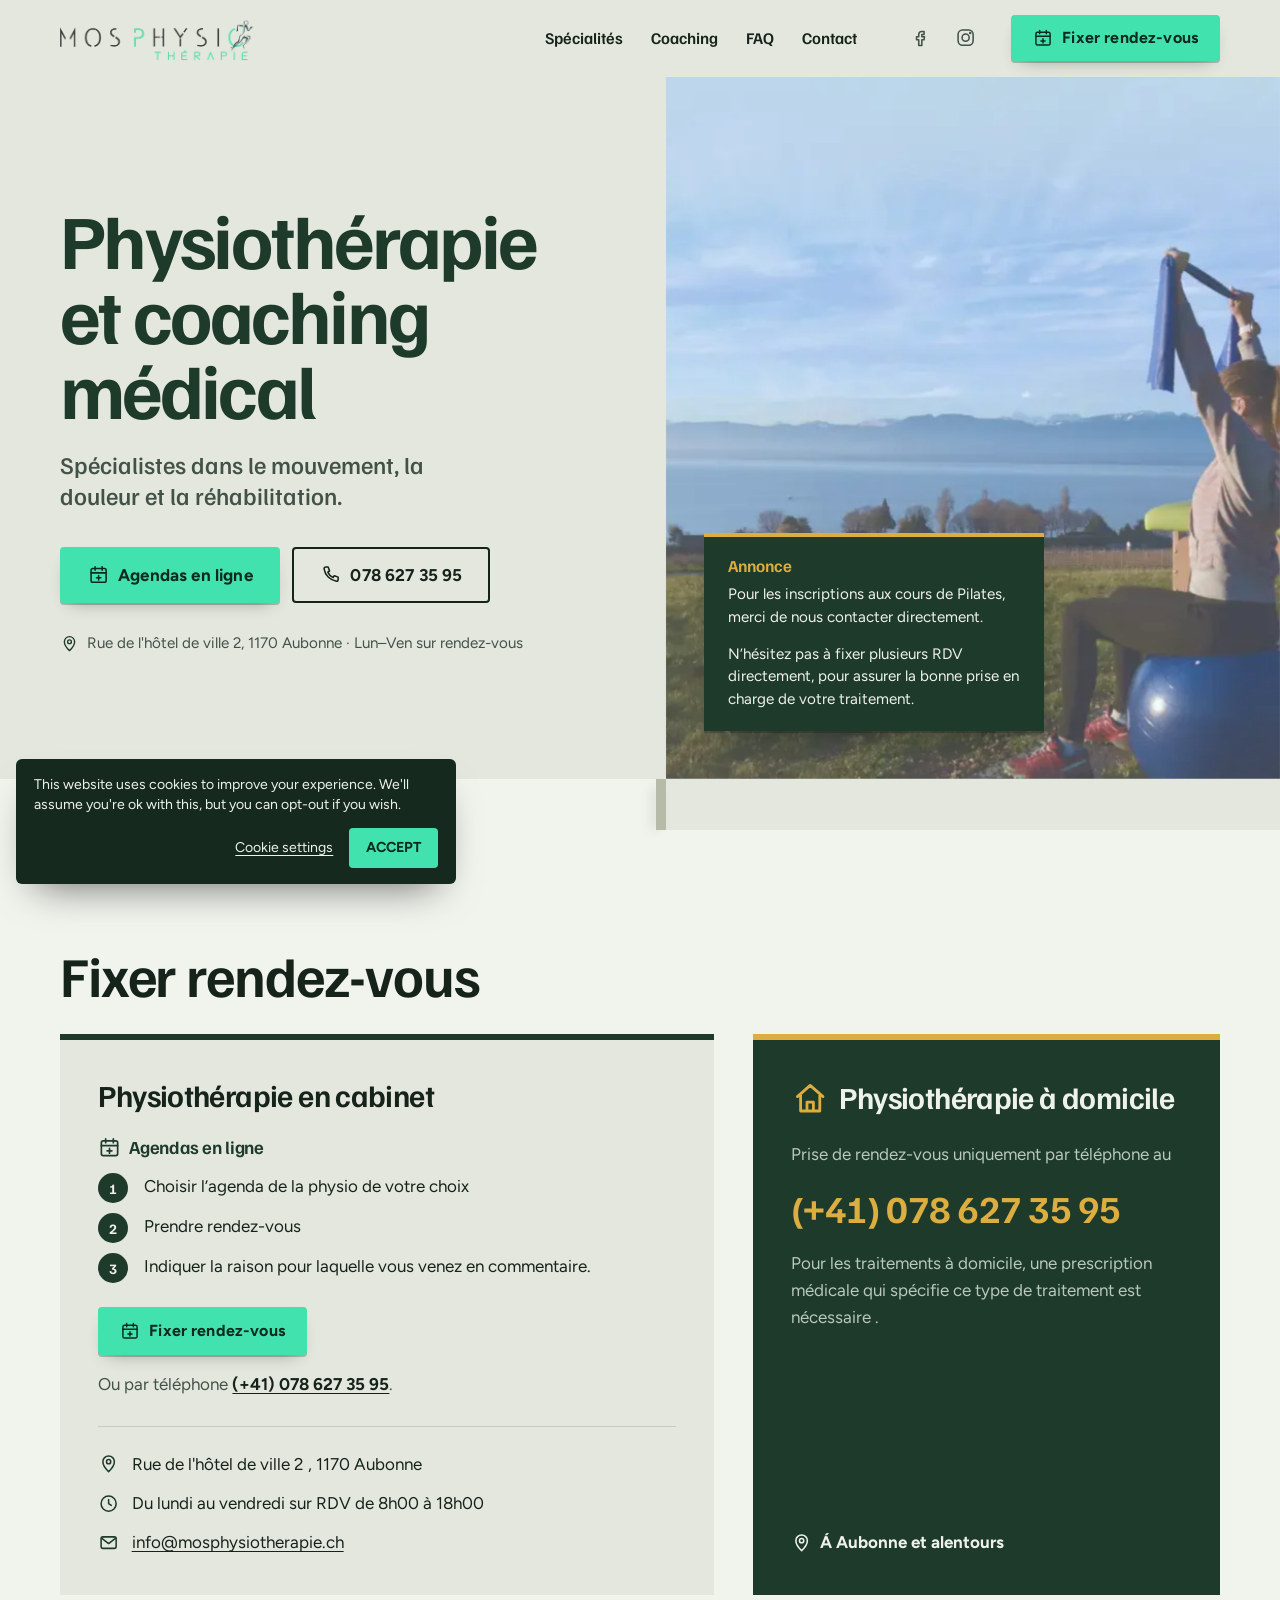
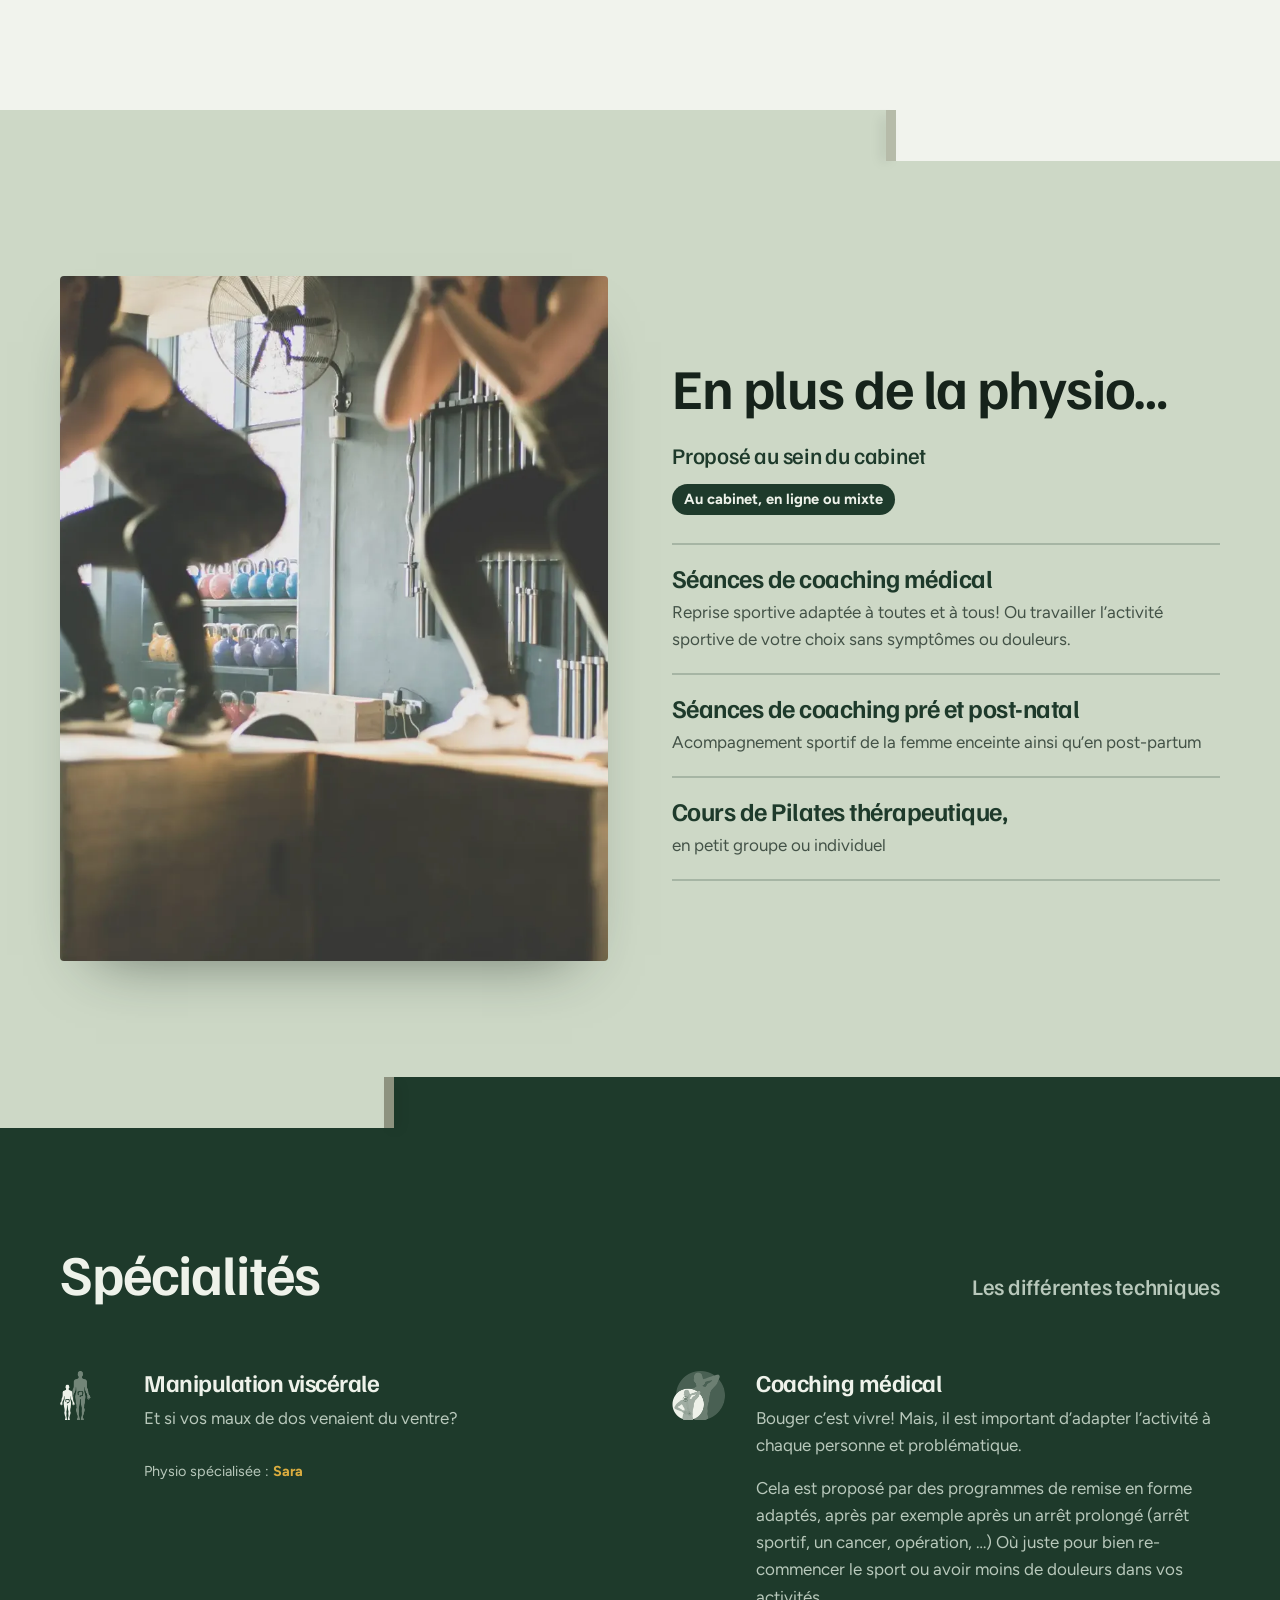
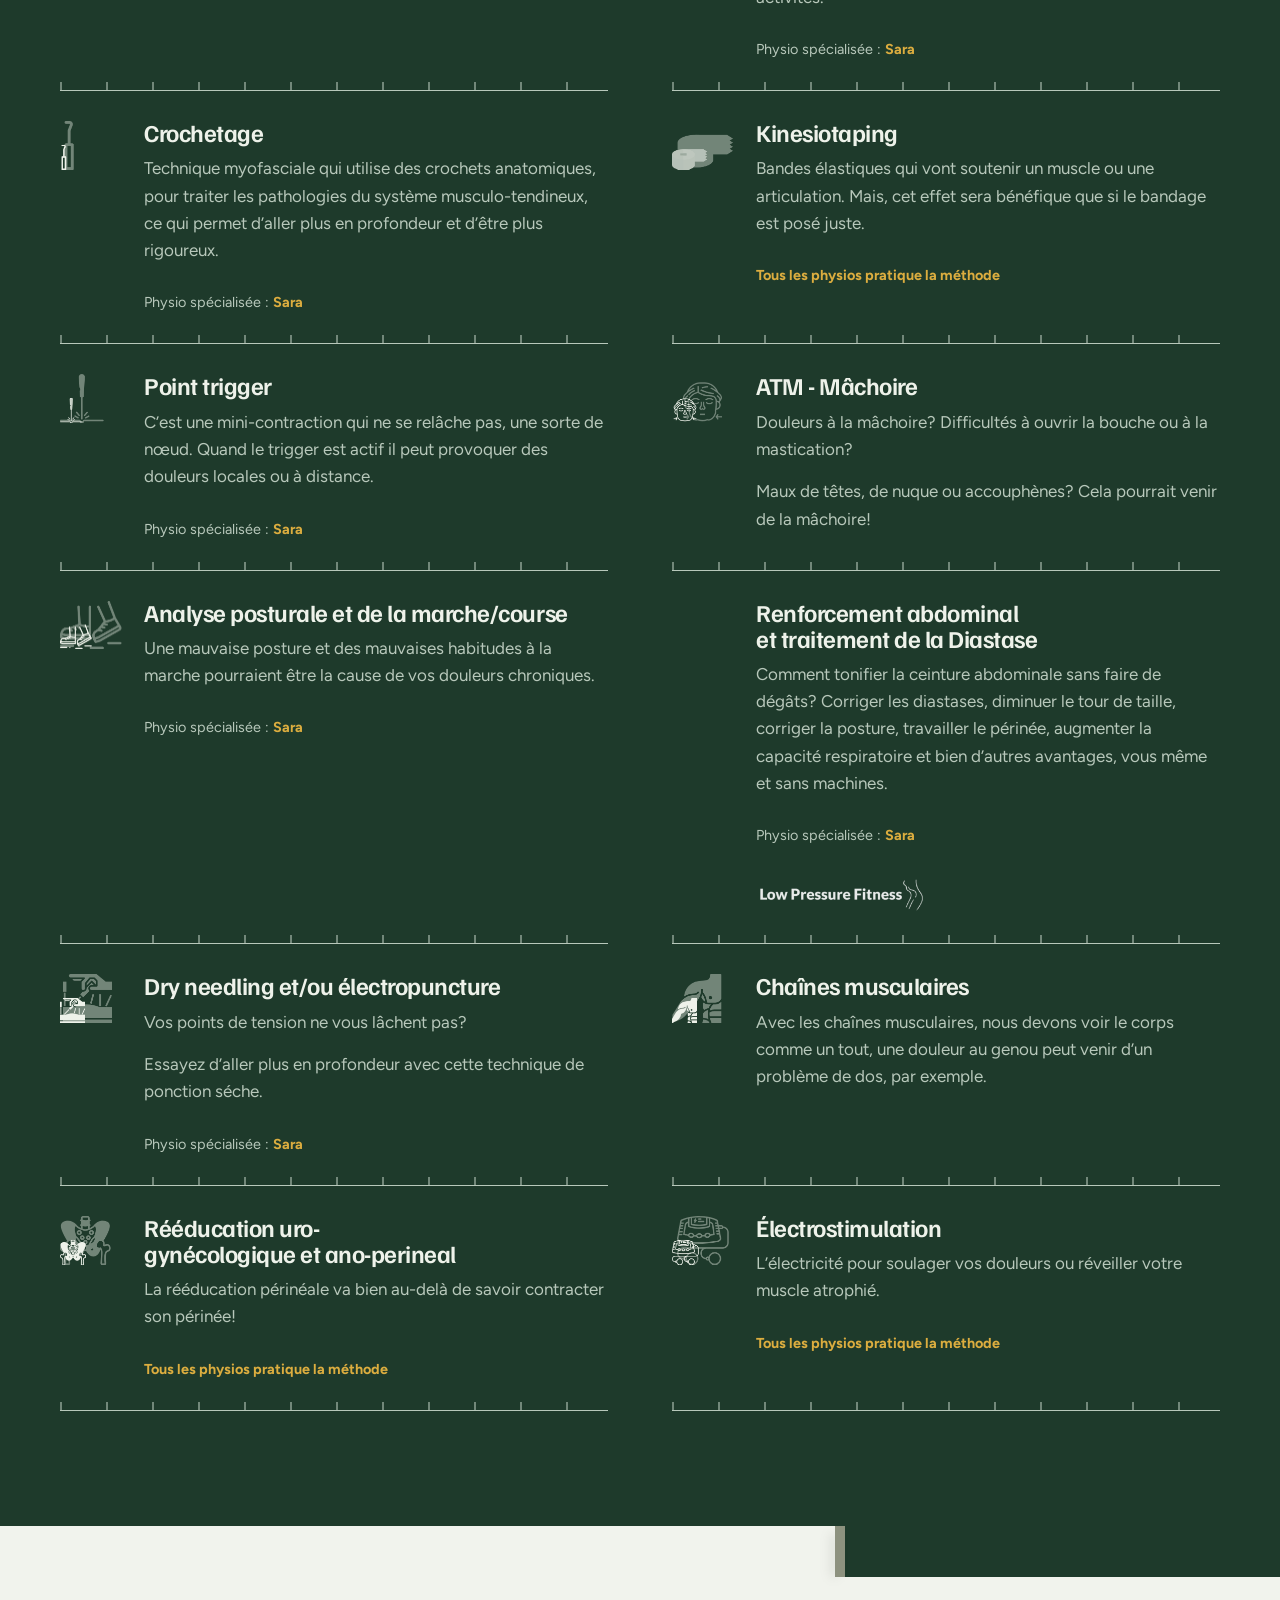
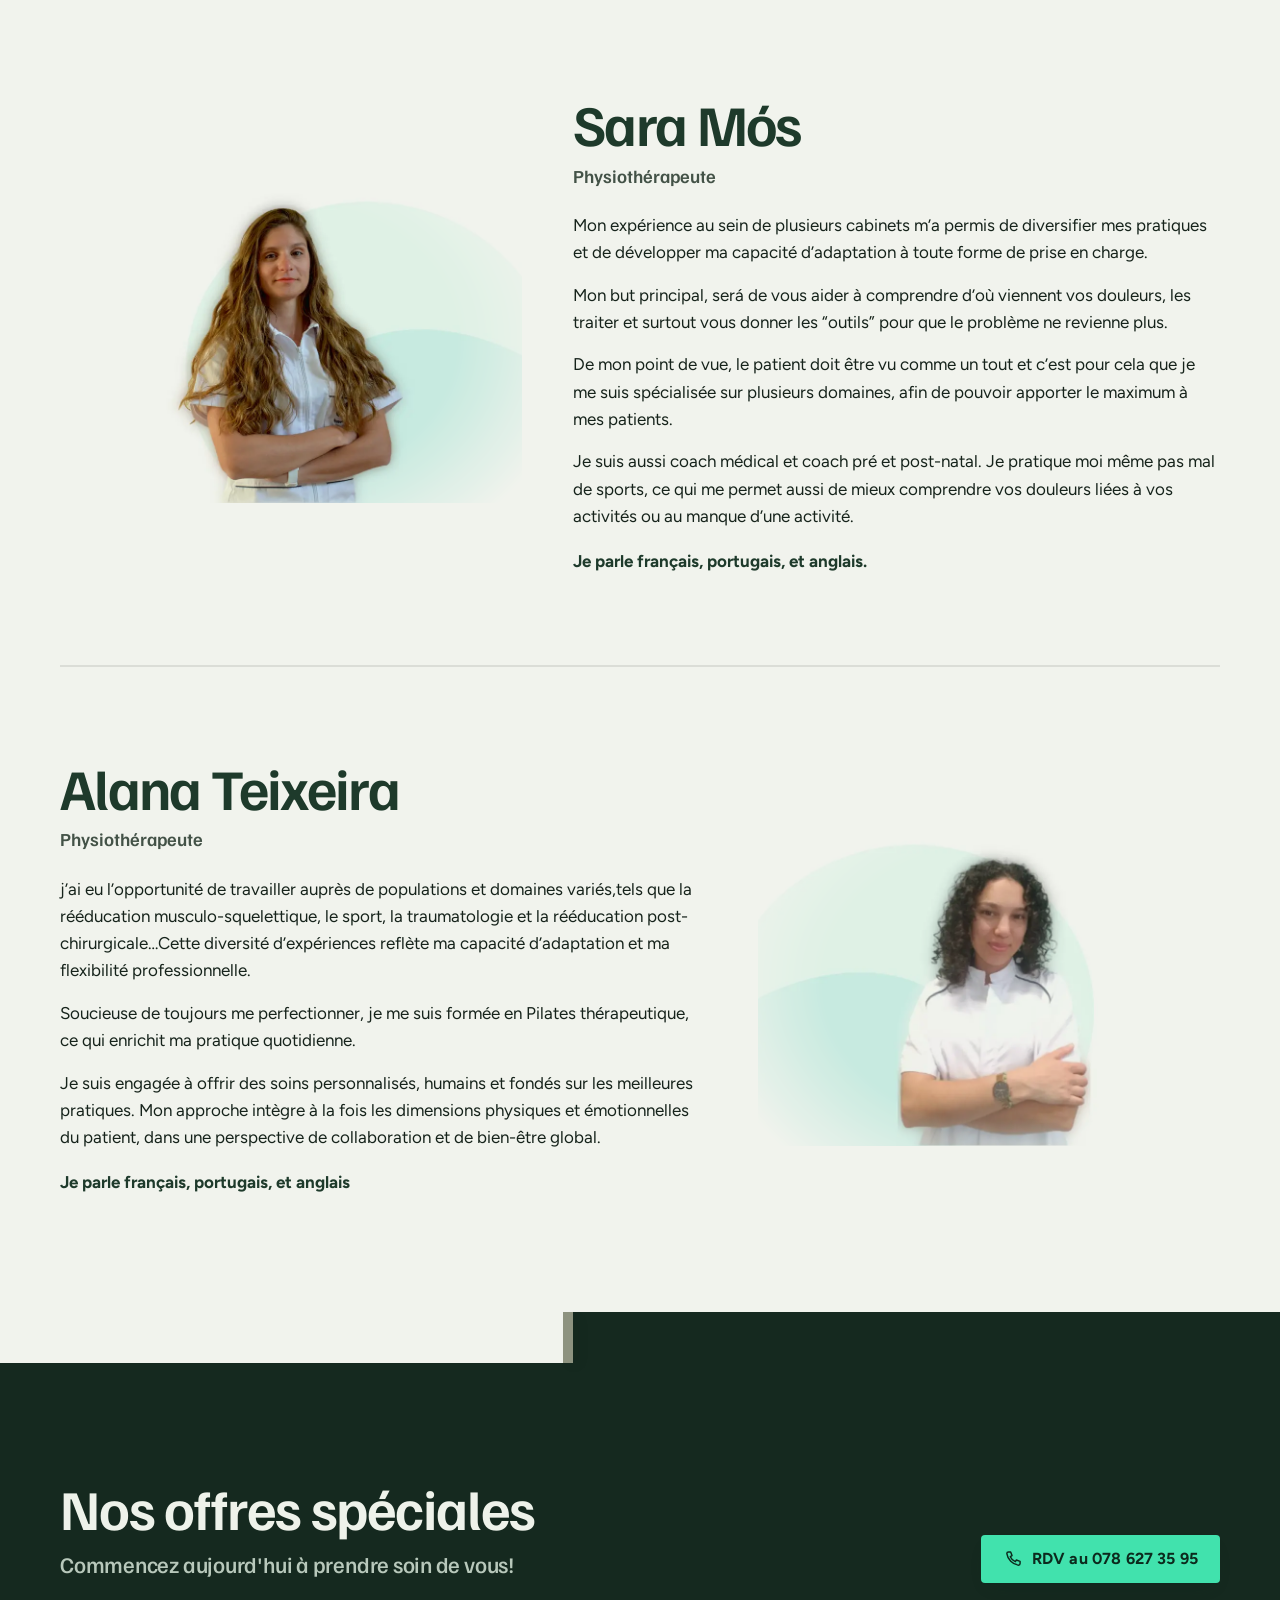
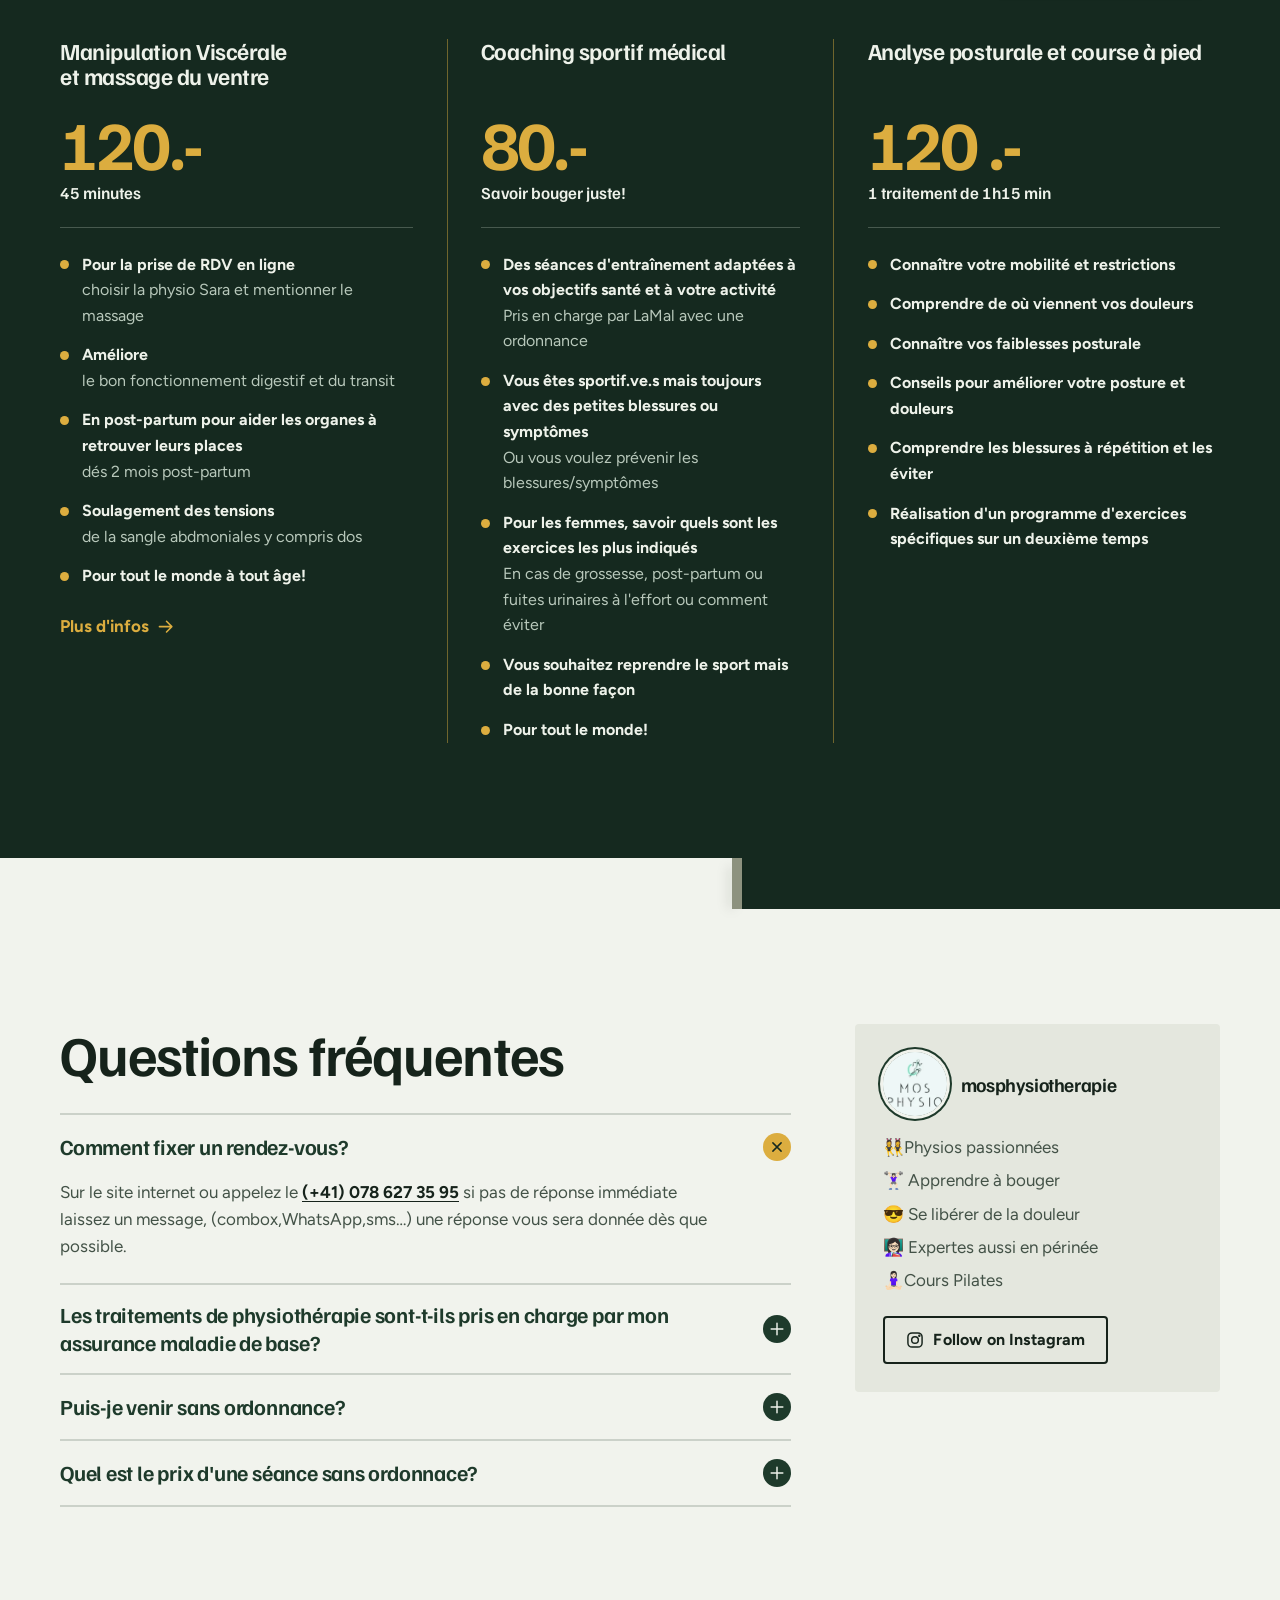
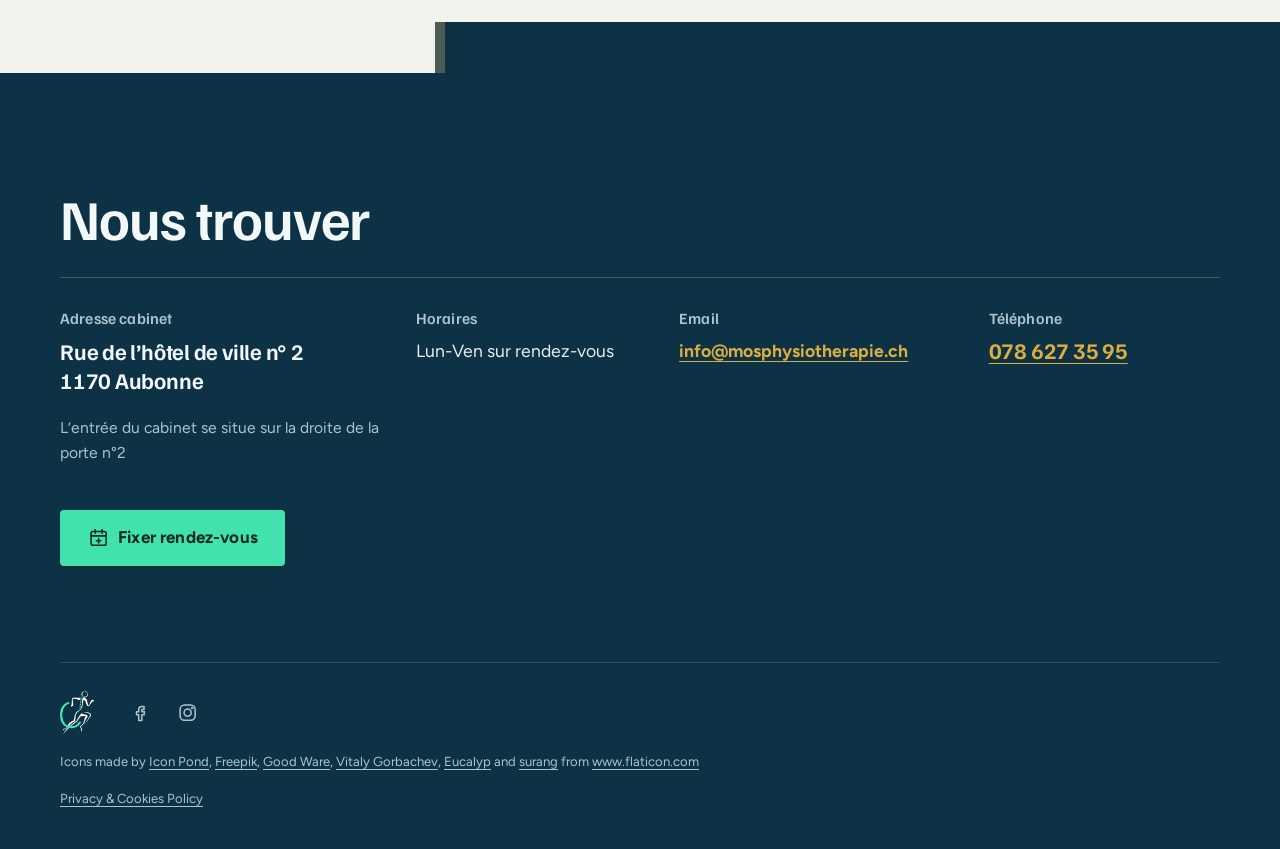
==== commit cf75161c: "Recolour speciality icons to a light tone on vine green; embed image provenance Co-Authored-By: Clau" ====
--- a/index.html
+++ b/index.html
@@ -1,551 +1,506 @@
 <!DOCTYPE html>
 <html lang="fr-CH">
 <head>
-<meta charset="utf-8">
+<meta charset="UTF-8">
 <meta name="viewport" content="width=device-width, initial-scale=1">
-<title>MosPhysiothérapie | Physiothérapie et coaching médical à Aubonne</title>
+<title>Accueil | MosPhysiotherapie</title>
 <meta name="description" content="Physiothérapeutes à Aubonne, spécialisées dans le mouvement, la douleur, les lésions et le périnée. Prenez soin de vous avec MosPhysiothérapie!">
-<meta name="theme-color" content="#10302b">
 <link rel="canonical" href="https://mosphysiotherapie.ch/">
 <meta property="og:locale" content="fr_FR">
 <meta property="og:type" content="website">
-<meta property="og:title" content="MosPhysiothérapie, physiothérapie et coaching médical à Aubonne">
-<meta property="og:description" content="Spécialistes dans le mouvement, la douleur et la réhabilitation.">
+<meta property="og:title" content="Accueil - MosPhysiotherapie">
+<meta property="og:description" content="Physiothérapie et coaching médical">
 <meta property="og:url" content="https://mosphysiotherapie.ch/">
 <meta property="og:site_name" content="MosPhysiothérapie">
-<meta property="og:image" content="https://mosphysiotherapie.ch/images/hero-aubonne.webp">
+<meta property="og:image" content="images/hillside.webp">
+<meta name="theme-color" content="#e4e7de">
 <link rel="icon" href="images/favicon-32.jpg" sizes="32x32">
 <link rel="icon" href="images/favicon-192.jpg" sizes="192x192">
 <link rel="apple-touch-icon" href="images/favicon-180.jpg">
-
-<link rel="preconnect" href="https://fonts.googleapis.com">
-<link rel="preconnect" href="https://fonts.gstatic.com" crossorigin>
-<link rel="stylesheet" href="https://fonts.googleapis.com/css2?family=Fraunces:ital,opsz,wght@0,9..144,400;0,9..144,500;0,9..144,600;1,9..144,400&family=Plus+Jakarta+Sans:wght@400;500;600;700&display=swap">
-<link rel="stylesheet" href="css/style.css">
-<link rel="preload" as="image" href="images/hero-aubonne.webp">
-
+<link rel="preload" href="assets/fonts/familjen-grotesk-latin.woff2" as="font" type="font/woff2" crossorigin>
+<link rel="preload" href="assets/fonts/figtree-latin.woff2" as="font" type="font/woff2" crossorigin>
+<link rel="stylesheet" href="assets/site.css">
 <script type="application/ld+json">
 {
   "@context": "https://schema.org",
   "@type": "Physiotherapy",
   "name": "MosPhysiothérapie",
   "url": "https://mosphysiotherapie.ch/",
-  "logo": "https://mosphysiotherapie.ch/images/logo.webp",
   "telephone": "+41786273595",
   "email": "info@mosphysiotherapie.ch",
   "address": {
     "@type": "PostalAddress",
-    "streetAddress": "Rue de l'Hôtel de Ville 2",
+    "streetAddress": "Rue de l'hôtel de ville 2",
     "postalCode": "1170",
     "addressLocality": "Aubonne",
     "addressCountry": "CH"
   },
-  "openingHoursSpecification": {
-    "@type": "OpeningHoursSpecification",
-    "dayOfWeek": ["Monday", "Tuesday", "Wednesday", "Thursday", "Friday"],
-    "opens": "08:00",
-    "closes": "18:00"
-  },
-  "sameAs": ["https://www.instagram.com/mosphysiotherapie/", "https://www.facebook.com/mosphysiotherapie"]
+  "openingHours": "Mo-Fr 08:00-18:00",
+  "sameAs": ["https://www.facebook.com/mosphysiotherapie", "https://www.instagram.com/mosphysiotherapie/"]
 }
 </script>
-<script>document.documentElement.classList.add('js')</script>
 </head>
 <body>
-
-<svg width="0" height="0" style="position:absolute" aria-hidden="true">
-  <defs>
-    <symbol id="i-phone" viewBox="0 0 24 24"><path fill="none" stroke="currentColor" stroke-width="1.8" stroke-linecap="round" stroke-linejoin="round" d="M5 4h4l2 5-2.5 1.5a11 11 0 0 0 5 5L15 13l5 2v4a2 2 0 0 1-2 2A16 16 0 0 1 3 6a2 2 0 0 1 2-2"/></symbol>
-    <symbol id="i-mail" viewBox="0 0 24 24"><g fill="none" stroke="currentColor" stroke-width="1.8" stroke-linecap="round" stroke-linejoin="round"><rect x="3" y="5" width="18" height="14" rx="2"/><path d="m3 7 9 6 9-6"/></g></symbol>
-    <symbol id="i-pin" viewBox="0 0 24 24"><g fill="none" stroke="currentColor" stroke-width="1.8" stroke-linecap="round" stroke-linejoin="round"><path d="M12 21s-7-6.2-7-11.5A7 7 0 0 1 19 9.5C19 14.8 12 21 12 21z"/><circle cx="12" cy="9.5" r="2.5"/></g></symbol>
-    <symbol id="i-clock" viewBox="0 0 24 24"><g fill="none" stroke="currentColor" stroke-width="1.8" stroke-linecap="round" stroke-linejoin="round"><circle cx="12" cy="12" r="9"/><path d="M12 7v5l3 2"/></g></symbol>
-    <symbol id="i-calendar" viewBox="0 0 24 24"><g fill="none" stroke="currentColor" stroke-width="1.8" stroke-linecap="round" stroke-linejoin="round"><rect x="3" y="5" width="18" height="16" rx="2"/><path d="M16 3v4M8 3v4M3 10h18M12 14v4M10 16h4"/></g></symbol>
-    <symbol id="i-home" viewBox="0 0 24 24"><g fill="none" stroke="currentColor" stroke-width="1.8" stroke-linecap="round" stroke-linejoin="round"><path d="m3 11 9-7 9 7"/><path d="M5 10v10h14V10M10 20v-6h4v6"/></g></symbol>
-    <symbol id="i-check" viewBox="0 0 24 24"><path fill="none" stroke="currentColor" stroke-width="2.2" stroke-linecap="round" stroke-linejoin="round" d="m5 12.5 4.5 4.5L19 7.5"/></symbol>
-    <symbol id="i-arrow" viewBox="0 0 24 24"><path fill="none" stroke="currentColor" stroke-width="1.8" stroke-linecap="round" stroke-linejoin="round" d="M5 12h14m-6-6 6 6-6 6"/></symbol>
-    <symbol id="i-megaphone" viewBox="0 0 24 24"><g fill="none" stroke="currentColor" stroke-width="1.8" stroke-linecap="round" stroke-linejoin="round"><path d="M3 10v4a1 1 0 0 0 1 1h3l6 4V5L7 9H4a1 1 0 0 0-1 1z"/><path d="M17 9a4 4 0 0 1 0 6"/></g></symbol>
-    <symbol id="i-plus" viewBox="0 0 24 24"><path fill="none" stroke="currentColor" stroke-width="2" stroke-linecap="round" d="M12 5v14M5 12h14"/></symbol>
-    <symbol id="i-close" viewBox="0 0 24 24"><path fill="none" stroke="currentColor" stroke-width="2" stroke-linecap="round" d="M6 6l12 12M18 6 6 18"/></symbol>
-    <symbol id="i-instagram" viewBox="0 0 24 24"><g fill="none" stroke="currentColor" stroke-width="1.8"><rect x="3" y="3" width="18" height="18" rx="5"/><circle cx="12" cy="12" r="4"/><circle cx="17.5" cy="6.5" r="1" fill="currentColor" stroke="none"/></g></symbol>
-    <symbol id="i-facebook" viewBox="0 0 24 24"><path fill="currentColor" d="M13.5 21v-7.5H16l.4-3h-2.9V8.6c0-.9.3-1.5 1.5-1.5h1.6V4.4A21 21 0 0 0 14.3 4c-2.3 0-3.9 1.4-3.9 4v2.5H8v3h2.4V21z"/></symbol>
-  </defs>
+<svg width="0" height="0" class="sprite" aria-hidden="true" focusable="false">
+  <symbol id="i-cal" viewBox="0 0 24 24"><rect x="3.5" y="5" width="17" height="15.5" rx="2"/><path d="M3.5 10h17M8 3v4M16 3v4M12 13v5M9.5 15.5h5"/></symbol>
+  <symbol id="i-phone" viewBox="0 0 24 24"><path d="M6.6 3.5h2.6l1.6 4.4-2 1.3a11 11 0 0 0 6 6l1.3-2 4.4 1.6v2.6c0 1.1-.9 2-2 2A16.6 16.6 0 0 1 4.6 5.5c0-1.1.9-2 2-2z"/></symbol>
+  <symbol id="i-pin" viewBox="0 0 24 24"><path d="M12 21s-6.5-6.1-6.5-11.2a6.5 6.5 0 0 1 13 0C18.5 14.9 12 21 12 21z"/><circle cx="12" cy="9.8" r="2.4"/></symbol>
+  <symbol id="i-clock" viewBox="0 0 24 24"><circle cx="12" cy="12" r="8.5"/><path d="M12 7.5V12l3 2"/></symbol>
+  <symbol id="i-mail" viewBox="0 0 24 24"><rect x="3.5" y="5.5" width="17" height="13" rx="2"/><path d="m4 7 8 6 8-6"/></symbol>
+  <symbol id="i-home" viewBox="0 0 24 24"><path d="M4 11 12 4l8 7M6 9.5V20h12V9.5M10 20v-5.5h4V20"/></symbol>
+  <symbol id="i-arrow" viewBox="0 0 24 24"><path d="M5 12h14M13 6l6 6-6 6"/></symbol>
+  <symbol id="i-plus" viewBox="0 0 24 24"><path d="M12 5v14M5 12h14"/></symbol>
+  <symbol id="i-close" viewBox="0 0 24 24"><path d="M6 6l12 12M18 6 6 18"/></symbol>
+  <symbol id="i-ig" viewBox="0 0 24 24"><rect x="3.5" y="3.5" width="17" height="17" rx="5"/><circle cx="12" cy="12" r="4"/><circle cx="17.2" cy="6.8" r=".6" fill="currentColor"/></symbol>
+  <symbol id="i-fb" viewBox="0 0 24 24"><path d="M14.5 8.5h2.5V5h-2.5A3.5 3.5 0 0 0 11 8.5V11H8.5v3.5H11V21h3.5v-6.5H17l.5-3.5h-3V9a.5.5 0 0 1 .5-.5z"/></symbol>
+  <symbol id="i-menu" viewBox="0 0 24 24"><path d="M4 7h16M4 12h16M4 17h10"/></symbol>
 </svg>
 
-<a class="skip-link" href="#main">Aller au contenu</a>
+<a class="skip" href="#contenu">Aller au contenu</a>
 
 <header class="site-header" id="top">
-  <div class="container header-inner">
+  <div class="wrap header-row">
     <a class="brand" href="./" aria-label="MosPhysiothérapie, accueil">
-      <img src="images/logo.webp" alt="MosPhysiothérapie" width="828" height="315">
+      <img src="images/logo.webp" alt="MosPhysiotherapie" width="828" height="315">
     </a>
-    <nav class="site-nav" id="site-nav" aria-label="Navigation principale">
+    <nav class="main-nav" id="main-nav" aria-label="Navigation principale">
       <ul>
-        <li><a href="#rendez-vous">Rendez-vous</a></li>
-        <li><a href="#coaching">Coaching</a></li>
-        <li><a href="#specialites">Spécialités</a></li>
-        <li><a href="#equipe">Équipe</a></li>
-        <li><a href="#offres">Offres</a></li>
+        <li><a href="#les-spécialités">Spécialités</a></li>
+        <li><a href="#prevention" title="Cours">Coaching</a></li>
         <li><a href="#faq">FAQ</a></li>
         <li><a href="#contact">Contact</a></li>
       </ul>
       <div class="nav-social">
-        <a href="https://www.facebook.com/mosphysiotherapie" target="_blank" rel="noopener" aria-label="Facebook"><svg class="icon"><use href="#i-facebook"/></svg></a>
-        <a href="https://www.instagram.com/mosphysio" target="_blank" rel="noopener" aria-label="Instagram"><svg class="icon"><use href="#i-instagram"/></svg></a>
+        <a href="https://www.facebook.com/mosphysiotherapie" aria-label="Facebook"><svg class="ico"><use href="#i-fb"/></svg></a>
+        <a href="https://www.instagram.com/mosphysio" aria-label="Instagram"><svg class="ico"><use href="#i-ig"/></svg></a>
       </div>
     </nav>
-    <a class="btn btn-primary btn-sm header-cta" href="https://www.tbooking.ch/fr/book/2367-2562" target="_blank" rel="noopener" data-booking>
-      <svg class="icon"><use href="#i-calendar"/></svg>Rendez-vous
-    </a>
-    <button class="nav-toggle" type="button" aria-controls="site-nav" aria-expanded="false">
-      <span class="sr-only">Menu</span><span class="nav-toggle-bars" aria-hidden="true"></span>
+    <button class="btn btn-book header-book" type="button" data-book>
+      <svg class="ico"><use href="#i-cal"/></svg><span>Fixer rendez-vous</span>
     </button>
+    <span class="alt-mini" aria-hidden="true"><span><span class="alt-value">502</span>&#8239;m</span> <small class="alt-name">Aubonne</small></span>
+    <button class="menu-toggle" type="button" aria-expanded="false" aria-controls="main-nav">
+      <svg class="ico"><use href="#i-menu"/></svg><span class="sr">Toggle menu</span>
+    </button>
   </div>
 </header>
 
-<main id="main">
-
-  <!-- Hero -->
-  <section class="hero">
-    <div class="container hero-grid">
-      <div class="hero-copy">
-        <p class="eyebrow">Cabinet de physiothérapie · Aubonne</p>
-        <h1>Physiothérapie <em>et</em> coaching médical</h1>
-        <p class="lead">Spécialistes dans le mouvement, la douleur et la réhabilitation.</p>
-        <div class="hero-actions">
-          <a class="btn btn-primary" href="https://www.tbooking.ch/fr/book/2367-2562" target="_blank" rel="noopener" data-booking>
-            <svg class="icon"><use href="#i-calendar"/></svg>Fixer rendez-vous
-          </a>
-          <a class="btn btn-ghost" href="tel:0041786273595">
-            <svg class="icon"><use href="#i-phone"/></svg>078 627 35 95
-          </a>
-        </div>
-        <ul class="hero-facts">
-          <li><svg class="icon"><use href="#i-clock"/></svg>Du lundi au vendredi sur RDV, 8h00 à 18h00</li>
-          <li><svg class="icon"><use href="#i-pin"/></svg>Rue de l'Hôtel de Ville 2, 1170 Aubonne</li>
-        </ul>
-      </div>
-      <div class="hero-media">
-        <div class="hero-photo">
-          <img src="images/hero-aubonne.webp" alt="Exercice de physiothérapie en plein air avec vue sur le lac Léman" width="815" height="680" fetchpriority="high">
-        </div>
-        <div class="hero-badge">
-          <span class="hero-badge-title">Au cabinet</span>
-          <span class="hero-badge-sep" aria-hidden="true"></span>
-          <span class="hero-badge-title">À domicile</span>
-        </div>
-      </div>
-    </div>
-
-    <div class="container">
-      <aside class="notice" aria-label="Annonce">
-        <span class="notice-icon"><svg class="icon"><use href="#i-megaphone"/></svg></span>
-        <div>
-          <h2 class="notice-title">Annonce</h2>
-          <ul>
-            <li>Pour les inscriptions aux cours de Pilates, merci de nous contacter directement.</li>
-            <li>Pour vos séances de physiothérapie, n’hésitez pas à fixer plusieurs RDV directement, pour assurer la bonne prise en charge de votre traitement.</li>
-          </ul>
-        </div>
+<aside class="altimeter is-away" aria-label="Sections de la page">
+  <p class="alt-top" aria-hidden="true">Aubonne</p>
+  <p class="alt-reading" aria-hidden="true"><span class="alt-value">502</span>&nbsp;m</p>
+  <ol>
+    <li><a href="#rendez-vous">Rendez-vous</a></li>
+    <li><a href="#prevention">Coaching</a></li>
+    <li><a href="#les-spécialités">Spécialités</a></li>
+    <li><a href="#equipe">Équipe</a></li>
+    <li><a href="#offres">Offres</a></li>
+    <li><a href="#faq">FAQ</a></li>
+    <li><a href="#contact">Contact</a></li>
+  </ol>
+  <p class="alt-foot" aria-hidden="true"><span>Léman 372 m</span></p>
+</aside>
+
+<main id="contenu">
+
+<!-- Hillside: first viewport -->
+<section class="hero" aria-labelledby="hero-title">
+  <div class="wrap hero-grid">
+    <div class="hero-copy">
+      <h1 id="hero-title">Physiothérapie et coaching médical</h1>
+      <p class="hero-sub">Spécialistes dans le mouvement, la douleur et la réhabilitation.</p>
+      <div class="hero-actions">
+        <button class="btn btn-book btn-lg" type="button" data-book>
+          <svg class="ico"><use href="#i-cal"/></svg><span>Agendas en ligne</span>
+        </button>
+        <a class="btn btn-line btn-lg" href="tel:0041786273595">
+          <svg class="ico"><use href="#i-phone"/></svg><span>078 627 35 95</span>
+        </a>
+      </div>
+      <p class="hero-place"><svg class="ico"><use href="#i-pin"/></svg>Rue de l'hôtel de ville 2, 1170 Aubonne · Lun–Ven sur rendez-vous</p>
+    </div>
+    <figure class="hero-photo">
+      <img src="images/hillside.webp" width="820" height="680" alt="Exercice avec un élastique sur un ballon, au-dessus des vignes d'Aubonne, face au Léman et aux Alpes" fetchpriority="high">
+      <aside class="plot-sign" aria-labelledby="annonce-title">
+        <h2 id="annonce-title">Annonce</h2>
+        <p>Pour les inscriptions aux cours de Pilates, merci de nous contacter directement.</p>
+        <p>N’hésitez pas à fixer plusieurs RDV directement, pour assurer la bonne prise en charge de votre traitement.</p>
       </aside>
-    </div>
-  </section>
-
-  <!-- Rendez-vous -->
-  <section class="section" id="rendez-vous">
-    <div class="container">
-      <header class="section-head">
-        <p class="eyebrow">Rendez-vous</p>
-        <h2>Au cabinet ou chez vous</h2>
-      </header>
-
-      <div class="rdv-grid">
-        <article class="rdv-card rdv-card-main reveal">
-          <div class="rdv-card-head">
-            <span class="rdv-icon"><svg class="icon"><use href="#i-calendar"/></svg></span>
-            <h3>Physiothérapie en cabinet</h3>
-          </div>
-          <h4 class="rdv-sub">Agendas en ligne</h4>
+    </figure>
+  </div>
+</section>
+
+<div class="wall wall-stone step-r" aria-hidden="true"></div>
+
+<!-- Terrace 1: booking -->
+<section class="terrace terrace-stone" id="rendez-vous" aria-labelledby="rdv-title">
+  <div class="wrap">
+    <h2 class="section-title" id="rdv-title">Fixer rendez-vous</h2>
+    <div class="rdv-grid">
+      <article class="rdv rdv-cabinet">
+        <header class="rdv-head">
+          <h3>Physiothérapie en cabinet</h3>
+        </header>
+        <div class="rdv-agenda">
+          <h4><svg class="ico"><use href="#i-cal"/></svg>Agendas en ligne</h4>
           <ol class="steps">
             <li>Choisir l’agenda de la physio de votre choix</li>
             <li>Prendre rendez-vous</li>
             <li>Indiquer la raison pour laquelle vous venez en commentaire.</li>
           </ol>
-          <div class="rdv-actions">
-            <a class="btn btn-primary" href="https://www.tbooking.ch/fr/book/2367-2562" target="_blank" rel="noopener" data-booking>
-              <svg class="icon"><use href="#i-calendar"/></svg>Fixer rendez-vous
-            </a>
-            <p class="rdv-phone">Ou par téléphone <a href="tel:0041786273595">(+41) 078 627 35 95</a>.</p>
-          </div>
-          <ul class="rdv-details">
-            <li><svg class="icon"><use href="#i-pin"/></svg>Rue de l'Hôtel de Ville 2, 1170 Aubonne</li>
-            <li><svg class="icon"><use href="#i-clock"/></svg>Du lundi au vendredi sur RDV de 8h00 à 18h00</li>
-            <li><svg class="icon"><use href="#i-mail"/></svg><a href="mailto:info@mosphysiotherapie.ch">info@mosphysiotherapie.ch</a></li>
-          </ul>
-        </article>
-
-        <article class="rdv-card rdv-card-home reveal">
-          <div class="rdv-card-head">
-            <span class="rdv-icon"><svg class="icon"><use href="#i-home"/></svg></span>
-            <h3>Physiothérapie à domicile</h3>
-          </div>
-          <p>Prise de rendez-vous uniquement par téléphone au</p>
-          <a class="big-phone" href="tel:0041786273595">(+41) 078 627 35 95</a>
-          <p>Pour les traitements à domicile, une prescription médicale qui spécifie ce type de traitement est nécessaire.</p>
-          <p class="rdv-area"><svg class="icon"><use href="#i-pin"/></svg>À Aubonne et alentours</p>
-        </article>
-      </div>
-    </div>
-  </section>
-
-  <!-- Coaching -->
-  <section class="section section-tint" id="coaching">
-    <div class="container coaching-grid">
-      <figure class="coaching-media reveal">
-        <img src="images/coaching.webp" alt="Cours de circuit training" width="1400" height="899" loading="lazy">
-        <figcaption class="coaching-tag">Au cabinet, en ligne ou mixte</figcaption>
-      </figure>
-      <div class="coaching-copy reveal">
-        <p class="eyebrow">En plus de la physio…</p>
-        <h2>Proposé au sein du cabinet</h2>
-        <ul class="feature-list">
-          <li>
-            <span class="feature-check"><svg class="icon"><use href="#i-check"/></svg></span>
-            <div>
-              <h3>Séances de coaching médical</h3>
-              <p>Reprise sportive adaptée à toutes et à tous! Ou travailler l’activité sportive de votre choix sans symptômes ou douleurs.</p>
-            </div>
-          </li>
-          <li>
-            <span class="feature-check"><svg class="icon"><use href="#i-check"/></svg></span>
-            <div>
-              <h3>Séances de coaching pré et post-natal</h3>
-              <p>Accompagnement sportif de la femme enceinte ainsi qu’en post-partum.</p>
-            </div>
-          </li>
-          <li>
-            <span class="feature-check"><svg class="icon"><use href="#i-check"/></svg></span>
-            <div>
-              <h3>Cours de Pilates thérapeutique</h3>
-              <p>En petit groupe ou individuel.</p>
-            </div>
-          </li>
+          <button class="btn btn-book" type="button" data-book>
+            <svg class="ico"><use href="#i-cal"/></svg><span>Fixer rendez-vous</span>
+          </button>
+          <p class="rdv-phone">Ou par téléphone <a href="tel:0041786273595">(+41) 078 627 35 95</a>.</p>
+        </div>
+        <ul class="facts">
+          <li><svg class="ico"><use href="#i-pin"/></svg><span>Rue de l'hôtel de ville 2 , 1170 Aubonne</span></li>
+          <li><svg class="ico"><use href="#i-clock"/></svg><span>Du lundi au vendredi sur RDV de 8h00 à 18h00</span></li>
+          <li><svg class="ico"><use href="#i-mail"/></svg><a href="mailto:info@mosphysiotherapie.ch">info@mosphysiotherapie.ch</a></li>
         </ul>
-      </div>
-    </div>
-  </section>
-
-  <!-- Spécialités -->
-  <section class="section" id="specialites">
-    <div class="container">
-      <header class="section-head">
-        <p class="eyebrow">Spécialités</p>
-        <h2>Les différentes techniques</h2>
-      </header>
-
-      <div class="spec-grid">
-        <article class="spec-card reveal" id="manipulation-viscerale">
-          <span class="spec-icon"><img src="images/icon-visceral.png" alt="" width="127" height="97" loading="lazy"></span>
-          <h3>Manipulation viscérale</h3>
-          <p>Et si vos maux de dos venaient du ventre?</p>
-          <p class="spec-who">Physio spécialisée : <strong>Sara</strong></p>
-        </article>
-
-        <article class="spec-card reveal">
-          <span class="spec-icon"><img src="images/icon-coaching.png" alt="" width="127" height="97" loading="lazy"></span>
-          <h3>Coaching médical</h3>
-          <p>Bouger c’est vivre! Mais, il est important d’adapter l’activité à chaque personne et problématique.</p>
-          <p>Cela est proposé par des programmes de remise en forme adaptés, par exemple après un arrêt prolongé (arrêt sportif, un cancer, opération, …) ou juste pour bien recommencer le sport ou avoir moins de douleurs dans vos activités.</p>
-          <p class="spec-who">Physio spécialisée : <strong>Sara</strong></p>
-        </article>
-
-        <article class="spec-card reveal">
-          <span class="spec-icon"><img src="images/icon-crochetage.png" alt="" width="127" height="97" loading="lazy"></span>
-          <h3>Crochetage</h3>
-          <p>Technique myofasciale qui utilise des crochets anatomiques, pour traiter les pathologies du système musculo-tendineux, ce qui permet d’aller plus en profondeur et d’être plus rigoureux.</p>
-          <p class="spec-who">Physio spécialisée : <strong>Sara</strong></p>
-        </article>
-
-        <article class="spec-card reveal">
-          <span class="spec-icon"><img src="images/icon-kinesiotaping.png" alt="" width="127" height="97" loading="lazy"></span>
-          <h3>Kinesiotaping</h3>
-          <p>Bandes élastiques qui vont soutenir un muscle ou une articulation. Mais, cet effet ne sera bénéfique que si le bandage est posé juste.</p>
-          <p class="spec-who spec-who-all">Tous les physios pratiquent la méthode</p>
-        </article>
-
-        <article class="spec-card reveal">
-          <span class="spec-icon"><img src="images/icon-trigger.png" alt="" width="127" height="97" loading="lazy"></span>
-          <h3>Point trigger</h3>
-          <p>C’est une mini-contraction qui ne se relâche pas, une sorte de nœud. Quand le trigger est actif il peut provoquer des douleurs locales ou à distance.</p>
-          <p class="spec-who">Physio spécialisée : <strong>Sara</strong></p>
-        </article>
-
-        <article class="spec-card reveal">
-          <span class="spec-icon"><img src="images/icon-atm.png" alt="" width="127" height="97" loading="lazy"></span>
-          <h3>ATM - Mâchoire</h3>
-          <p>Douleurs à la mâchoire? Difficultés à ouvrir la bouche ou à la mastication?</p>
-          <p>Maux de têtes, de nuque ou acouphènes? Cela pourrait venir de la mâchoire!</p>
-        </article>
-
-        <article class="spec-card reveal">
-          <span class="spec-icon"><img src="images/icon-posture.png" alt="" width="127" height="97" loading="lazy"></span>
-          <h3>Analyse posturale et de la marche/course</h3>
-          <p>Une mauvaise posture et des mauvaises habitudes à la marche pourraient être la cause de vos douleurs chroniques.</p>
-          <p class="spec-who">Physio spécialisée : <strong>Sara</strong></p>
-        </article>
-
-        <article class="spec-card reveal">
-          <span class="spec-icon spec-icon-logo"><img src="images/logo-lpf.png" alt="Low Pressure Fitness" width="300" height="67" loading="lazy"></span>
-          <h3>Renforcement abdominal et traitement de la Diastase</h3>
-          <p>Comment tonifier la ceinture abdominale sans faire de dégâts? Corriger les diastases, diminuer le tour de taille, corriger la posture, travailler le périnée, augmenter la capacité respiratoire et bien d’autres avantages, vous-même et sans machines.</p>
-          <p class="spec-who">Physio spécialisée : <strong>Sara</strong></p>
-        </article>
-
-        <article class="spec-card reveal">
-          <span class="spec-icon"><img src="images/icon-dry-needling.png" alt="" width="127" height="97" loading="lazy"></span>
-          <h3>Dry needling et/ou électropuncture</h3>
-          <p>Vos points de tension ne vous lâchent pas?</p>
-          <p>Essayez d’aller plus en profondeur avec cette technique de ponction sèche.</p>
-          <p class="spec-who">Physio spécialisée : <strong>Sara</strong></p>
-        </article>
-
-        <article class="spec-card reveal">
-          <span class="spec-icon"><img src="images/icon-muscles.png" alt="" width="127" height="97" loading="lazy"></span>
-          <h3>Chaînes musculaires</h3>
-          <p>Avec les chaînes musculaires, nous devons voir le corps comme un tout, une douleur au genou peut venir d’un problème de dos, par exemple.</p>
-        </article>
-
-        <article class="spec-card reveal">
-          <span class="spec-icon"><img src="images/icon-pelvis.png" alt="" width="127" height="97" loading="lazy"></span>
-          <h3>Rééducation uro-gynécologique et ano-périnéale</h3>
-          <p>La rééducation périnéale va bien au-delà de savoir contracter son périnée!</p>
-          <p class="spec-who spec-who-all">Tous les physios pratiquent la méthode</p>
-        </article>
-
-        <article class="spec-card reveal">
-          <span class="spec-icon"><img src="images/icon-electrostim.png" alt="" width="127" height="97" loading="lazy"></span>
-          <h3>Électrostimulation</h3>
-          <p>L’électricité pour soulager vos douleurs ou réveiller votre muscle atrophié.</p>
-          <p class="spec-who spec-who-all">Tous les physios pratiquent la méthode</p>
-        </article>
-      </div>
-    </div>
-  </section>
-
-  <!-- Équipe -->
-  <section class="section section-tint" id="equipe">
-    <div class="container">
-      <header class="section-head">
-        <p class="eyebrow">L’équipe</p>
-        <h2>Vos physiothérapeutes</h2>
-      </header>
-
-      <div class="team-grid">
-        <article class="team-card reveal">
-          <div class="team-photo"><img src="images/sara-mos.webp" alt="Sara Mós" width="960" height="705" loading="lazy"></div>
-          <div class="team-body">
-            <h3>Sara Mós</h3>
-            <p class="team-role">Physiothérapeute</p>
-            <p>Mon expérience au sein de plusieurs cabinets m’a permis de diversifier mes pratiques et de développer ma capacité d’adaptation à toute forme de prise en charge.</p>
-            <p>Mon but principal sera de vous aider à comprendre d’où viennent vos douleurs, les traiter et surtout vous donner les “outils” pour que le problème ne revienne plus.</p>
-            <p>De mon point de vue, le patient doit être vu comme un tout et c’est pour cela que je me suis spécialisée sur plusieurs domaines, afin de pouvoir apporter le maximum à mes patients.</p>
-            <p>Je suis aussi coach médical et coach pré et post-natal. Je pratique moi-même pas mal de sports, ce qui me permet aussi de mieux comprendre vos douleurs liées à vos activités ou au manque d’une activité.</p>
-            <p class="team-langs">Je parle <span>français</span><span>portugais</span><span>anglais</span></p>
-          </div>
-        </article>
-
-        <article class="team-card reveal">
-          <div class="team-photo"><img src="images/alana-teixeira.png" alt="Alana Teixeira" width="960" height="705" loading="lazy"></div>
-          <div class="team-body">
-            <h3>Alana Teixeira</h3>
-            <p class="team-role">Physiothérapeute</p>
-            <p>J’ai eu l’opportunité de travailler auprès de populations et domaines variés, tels que la rééducation musculo-squelettique, le sport, la traumatologie et la rééducation post-chirurgicale… Cette diversité d’expériences reflète ma capacité d’adaptation et ma flexibilité professionnelle.</p>
-            <p>Soucieuse de toujours me perfectionner, je me suis formée en Pilates thérapeutique, ce qui enrichit ma pratique quotidienne.</p>
-            <p>Je suis engagée à offrir des soins personnalisés, humains et fondés sur les meilleures pratiques. Mon approche intègre à la fois les dimensions physiques et émotionnelles du patient, dans une perspective de collaboration et de bien-être global.</p>
-            <p class="team-langs">Je parle <span>français</span><span>portugais</span><span>anglais</span></p>
-          </div>
-        </article>
-      </div>
-    </div>
-  </section>
-
-  <!-- Offres -->
-  <section class="section" id="offres">
-    <div class="container">
-      <header class="section-head section-head-split">
-        <div>
-          <p class="eyebrow">Nos offres spéciales</p>
-          <h2>Commencez aujourd'hui à prendre soin de vous!</h2>
-        </div>
-        <a class="btn btn-ghost" href="tel:0041786273595"><svg class="icon"><use href="#i-phone"/></svg>RDV au 078 627 35 95</a>
-      </header>
-
-      <div class="offer-grid">
-        <article class="offer-card reveal">
-          <h3>Manipulation viscérale et massage du ventre</h3>
-          <p class="price"><span class="price-cur">CHF</span>120.–<span class="price-unit">45 minutes</span></p>
-          <p class="offer-note">Pour la prise de RDV en ligne, <strong>choisir la physio Sara et mentionner le massage</strong></p>
-          <ul class="offer-list">
-            <li><svg class="icon"><use href="#i-check"/></svg><span><strong>Améliore</strong> le bon fonctionnement digestif et du transit</span></li>
-            <li><svg class="icon"><use href="#i-check"/></svg><span>En post-partum pour aider les organes à retrouver leurs places, <strong>dès 2 mois post-partum</strong></span></li>
-            <li><svg class="icon"><use href="#i-check"/></svg><span><strong>Soulagement des tensions</strong> de la sangle abdominale, y compris le dos</span></li>
-          </ul>
-          <p class="offer-foot">Pour tout le monde à tout âge!</p>
-          <a class="btn btn-outline" href="#manipulation-viscerale">Plus d'infos<svg class="icon"><use href="#i-arrow"/></svg></a>
-        </article>
-
-        <article class="offer-card offer-card-featured reveal">
-          <h3>Coaching sportif médical</h3>
-          <p class="price"><span class="price-cur">CHF</span>80.–<span class="price-unit">Savoir bouger juste!</span></p>
-          <p class="offer-note">Des séances d'entraînement adaptées à vos objectifs santé et à votre activité. <strong>Pris en charge par la LAMal avec une ordonnance.</strong></p>
-          <ul class="offer-list">
-            <li><svg class="icon"><use href="#i-check"/></svg><span>Vous êtes sportif·ve·s mais toujours avec des petites blessures ou symptômes</span></li>
-            <li><svg class="icon"><use href="#i-check"/></svg><span>Ou vous voulez prévenir les blessures/symptômes</span></li>
-            <li><svg class="icon"><use href="#i-check"/></svg><span>Pour les femmes, savoir quels sont les exercices les plus indiqués</span></li>
-            <li><svg class="icon"><use href="#i-check"/></svg><span>En cas de grossesse, post-partum ou fuites urinaires à l'effort, ou comment les éviter</span></li>
-            <li><svg class="icon"><use href="#i-check"/></svg><span>Vous souhaitez reprendre le sport mais de la bonne façon</span></li>
-          </ul>
-          <p class="offer-foot">Pour tout le monde!</p>
-        </article>
-
-        <article class="offer-card reveal">
-          <h3>Analyse posturale et course à pied</h3>
-          <p class="price"><span class="price-cur">CHF</span>120.–<span class="price-unit">1 traitement de 1h15</span></p>
-          <ul class="offer-list">
-            <li><svg class="icon"><use href="#i-check"/></svg><span>Connaître votre mobilité et restrictions</span></li>
-            <li><svg class="icon"><use href="#i-check"/></svg><span>Comprendre d'où viennent vos douleurs</span></li>
-            <li><svg class="icon"><use href="#i-check"/></svg><span>Connaître vos faiblesses posturales</span></li>
-            <li><svg class="icon"><use href="#i-check"/></svg><span>Conseils pour améliorer votre posture et douleurs</span></li>
-            <li><svg class="icon"><use href="#i-check"/></svg><span>Comprendre les blessures à répétition et les éviter</span></li>
-            <li><svg class="icon"><use href="#i-check"/></svg><span>Réalisation d'un programme d'exercices spécifiques dans un deuxième temps</span></li>
-          </ul>
-        </article>
-      </div>
-    </div>
-  </section>
-
-  <!-- FAQ -->
-  <section class="section section-tint" id="faq">
-    <div class="container faq-grid">
-      <header class="section-head">
-        <p class="eyebrow">FAQ</p>
-        <h2>Questions fréquentes</h2>
-      </header>
-      <div class="faq-list">
-        <details open>
-          <summary>Comment fixer un rendez-vous?<svg class="icon"><use href="#i-plus"/></svg></summary>
-          <div class="faq-body">
-            <p>Sur le site internet ou appelez le <a href="tel:0041786273595">(+41) 078 627 35 95</a>; si pas de réponse immédiate laissez un message (combox, WhatsApp, SMS…), une réponse vous sera donnée dès que possible.</p>
-          </div>
-        </details>
-        <details>
-          <summary>Les traitements de physiothérapie sont-ils pris en charge par mon assurance maladie de base?<svg class="icon"><use href="#i-plus"/></svg></summary>
-          <div class="faq-body">
-            <p>Oui, avec une ordonnance/prescription de physiothérapie, prescrite par un médecin reconnu en Suisse, les traitements sont donc remboursés selon votre franchise.</p>
-          </div>
-        </details>
-        <details>
-          <summary>Puis-je venir sans ordonnance?<svg class="icon"><use href="#i-plus"/></svg></summary>
-          <div class="faq-body">
-            <p>Si vous êtes un nouveau patient, vous pouvez venir sans ordonnance pour un bilan et premier traitement; pour un suivi, le passage chez votre médecin pourra être indiqué.</p>
-            <p>Le traitement ne sera pas pris en charge par votre assurance maladie de base. Merci de préciser lors de votre prise de rendez-vous que vous venez sans ordonnance médicale.</p>
-          </div>
-        </details>
-        <details>
-          <summary>Quel est le prix d'une séance sans ordonnance?<svg class="icon"><use href="#i-plus"/></svg></summary>
-          <div class="faq-body">
-            <p>Une première séance sans ordonnance dure 45 min et coûte 80.–; pour la suite il est possible d’avoir un suivi avec des séances de 30 min au prix de 60.–.</p>
-          </div>
-        </details>
-      </div>
-    </div>
-  </section>
-
-  <!-- Instagram -->
-  <section class="section section-tight">
-    <div class="container">
-      <a class="insta reveal" href="https://www.instagram.com/mosphysiotherapie/" target="_blank" rel="noopener">
-        <img class="insta-avatar" src="images/ig-avatar.webp" alt="" width="150" height="150" loading="lazy">
-        <div class="insta-text">
-          <p class="insta-handle">@mosphysiotherapie</p>
-          <ul class="insta-bio">
-            <li>👯‍♀️ Physios passionnées</li>
-            <li>🏋🏻‍♀️ Apprendre à bouger</li>
-            <li>😎 Se libérer de la douleur</li>
-            <li>👩🏻‍🏫 Expertes aussi en périnée</li>
-            <li>🧘🏻‍♀️ Cours Pilates</li>
-          </ul>
-        </div>
-        <span class="btn btn-primary insta-btn"><svg class="icon"><use href="#i-instagram"/></svg>Suivre sur Instagram</span>
+      </article>
+      <article class="rdv rdv-home">
+        <header class="rdv-head">
+          <h3><svg class="ico"><use href="#i-home"/></svg>Physiothérapie à domicile</h3>
+        </header>
+        <p>Prise de rendez-vous uniquement par téléphone au</p>
+        <a class="big-phone" href="tel:0041786273595">(+41) 078 627 35 95</a>
+        <p>Pour les traitements à domicile, une prescription médicale qui spécifie ce type de traitement est nécessaire .</p>
+        <p class="rdv-area"><svg class="ico"><use href="#i-pin"/></svg>Á Aubonne et alentours</p>
+      </article>
+    </div>
+  </div>
+</section>
+
+<div class="wall wall-to-sage step-r" aria-hidden="true"></div>
+
+<!-- Terrace 2: coaching -->
+<section class="terrace terrace-sage" id="prevention" aria-labelledby="coaching-title">
+  <div class="wrap coaching-grid">
+    <figure class="coaching-photo">
+      <img src="images/coaching-1600.webp" width="1600" height="1027" alt="cours circuit training" loading="lazy">
+    </figure>
+    <div class="coaching-copy">
+      <h2 class="section-title" id="coaching-title">En plus de la physio…</h2>
+      <p class="lede">Proposé au sein du cabinet</p>
+      <p class="where">Au cabinet, en ligne ou mixte</p>
+      <ul class="offer-list">
+        <li>
+          <h3>Séances de coaching médical</h3>
+          <p>Reprise sportive adaptée à toutes et à tous! Ou travailler l’activité sportive de votre choix sans symptômes ou douleurs.</p>
+        </li>
+        <li>
+          <h3>Séances de coaching pré et post-natal</h3>
+          <p>Acompagnement sportif de la femme enceinte ainsi qu’en post-partum</p>
+        </li>
+        <li>
+          <h3>Cours de Pilates thérapeutique,</h3>
+          <p>en petit groupe ou individuel</p>
+        </li>
+      </ul>
+    </div>
+  </div>
+</section>
+
+<div class="wall wall-to-vine" aria-hidden="true"></div>
+
+<!-- Terrace 3: specialities, the vine rows -->
+<section class="terrace terrace-vine" id="les-spécialités" aria-labelledby="spec-title">
+  <div class="wrap">
+    <div class="spec-head">
+      <h2 class="section-title" id="spec-title">Spécialités</h2>
+      <p class="lede">Les différentes techniques</p>
+    </div>
+    <ul class="vine-rows">
+      <li id="manipulation-viscerale">
+        <img src="images/icon-visceral-light.png" alt="Humain" width="127" height="97" loading="lazy">
+        <h3>Manipulation viscérale</h3>
+        <p>Et si vos maux de dos venaient du ventre?</p>
+        <p class="who">Physio spécialisée : <b>Sara</b></p>
+      </li>
+      <li>
+        <img src="images/icon-coaching-light.png" alt="douleur" width="127" height="97" loading="lazy">
+        <h3>Coaching médical</h3>
+        <p>Bouger c’est vivre! Mais, il est important d’adapter l’activité à chaque personne et problématique.</p>
+        <p>Cela est proposé par des programmes de remise en forme adaptés, après par exemple après un arrêt prolongé (arrêt sportif, un cancer, opération, …) Où juste pour bien re-commencer le sport ou avoir moins de douleurs dans vos activités.</p>
+        <p class="who">Physio spécialisée : <b>Sara</b></p>
+      </li>
+      <li>
+        <img src="images/icon-crochetage-light.png" alt="Crochet" width="127" height="97" loading="lazy">
+        <h3>Crochetage</h3>
+        <p>Technique myofasciale qui utilise des crochets anatomiques, pour traiter les pathologies du système musculo-tendineux, ce qui permet d’aller plus en profondeur et d’être plus rigoureux.</p>
+        <p class="who">Physio spécialisée : <b>Sara</b></p>
+      </li>
+      <li>
+        <img src="images/icon-kinesiotaping-light.png" alt="kinesiotape" width="127" height="97" loading="lazy">
+        <h3>Kinesiotaping</h3>
+        <p>Bandes élastiques qui vont soutenir un muscle ou une articulation. Mais, cet effet sera bénéfique que si le bandage est posé juste.</p>
+        <p class="who all">Tous les physios pratique la méthode</p>
+      </li>
+      <li>
+        <img src="images/icon-trigger-light.png" alt="Aiguille d'acupuncture" width="127" height="97" loading="lazy">
+        <h3>Point trigger</h3>
+        <p>C’est une mini-contraction qui ne se relâche pas, une sorte de nœud. Quand le trigger est actif il peut provoquer des douleurs locales ou à distance.</p>
+        <p class="who">Physio spécialisée : <b>Sara</b></p>
+      </li>
+      <li>
+        <img src="images/icon-atm-light.png" alt="Machoire" width="127" height="97" loading="lazy">
+        <h3>ATM - Mâchoire</h3>
+        <p>Douleurs à la mâchoire? Difficultés à ouvrir la bouche ou à la mastication?</p>
+        <p>Maux de têtes, de nuque ou accouphènes? Cela pourrait venir de la mâchoire!</p>
+      </li>
+      <li>
+        <img src="images/icon-posture-light.png" alt="Marcher" width="127" height="97" loading="lazy">
+        <h3>Analyse posturale et de la marche/course</h3>
+        <p>Une mauvaise posture et des mauvaises habitudes à la marche pourraient être la cause de vos douleurs chroniques.</p>
+        <p class="who">Physio spécialisée : <b>Sara</b></p>
+      </li>
+      <li>
+        <h3>Renforcement abdominal et traitement de la Diastase</h3>
+        <p>Comment tonifier la ceinture abdominale sans faire de dégâts? Corriger les diastases, diminuer le tour de taille, corriger la posture, travailler le périnée, augmenter la capacité respiratoire et bien d’autres avantages, vous même et sans machines.</p>
+        <p class="who">Physio spécialisée : <b>Sara</b></p>
+        <img class="lpf" src="images/logo-lpf.png" alt="low pressure fitness" width="300" height="67" loading="lazy">
+      </li>
+      <li>
+        <img src="images/icon-dry-needling-light.png" alt="soins de santé et médecine" width="127" height="97" loading="lazy">
+        <h3>Dry needling et/ou électropuncture</h3>
+        <p>Vos points de tension ne vous lâchent pas?</p>
+        <p>Essayez d’aller plus en profondeur avec cette technique de ponction séche.</p>
+        <p class="who">Physio spécialisée : <b>Sara</b></p>
+      </li>
+      <li>
+        <img src="images/icon-muscles-light.png" alt="muscle" width="127" height="97" loading="lazy">
+        <h3>Chaînes musculaires</h3>
+        <p>Avec les chaînes musculaires, nous devons voir le corps comme un tout, une douleur au genou peut venir d’un problème de dos, par exemple.</p>
+      </li>
+      <li>
+        <img src="images/icon-pelvis-light.png" alt="Bassin" width="127" height="97" loading="lazy">
+        <h3>Rééducation uro-gynécologique et ano-perineal</h3>
+        <p>La rééducation périnéale va bien au-delà de savoir contracter son périnée!</p>
+        <p class="who all">Tous les physios pratique la méthode</p>
+      </li>
+      <li>
+        <img src="images/icon-electrostim-light.png" alt="appareil de stimulation" width="127" height="97" loading="lazy">
+        <h3>Électrostimulation</h3>
+        <p>L’électricité pour soulager vos douleurs ou réveiller votre muscle atrophié.</p>
+        <p class="who all">Tous les physios pratique la méthode</p>
+      </li>
+    </ul>
+  </div>
+</section>
+
+<div class="wall wall-to-stone step-r" aria-hidden="true"></div>
+
+<!-- Terrace 4: the team -->
+<section class="terrace terrace-stone" id="equipe" aria-labelledby="team-title">
+  <div class="wrap">
+    <h2 class="sr" id="team-title">L’équipe</h2>
+    <article class="person">
+      <figure class="person-photo"><img src="images/sara-mos.webp" alt="physiothérapeute Sara Mos" width="960" height="705" loading="lazy"></figure>
+      <div class="person-copy">
+        <h3>Sara Mós</h3>
+        <p class="role">Physiothérapeute</p>
+        <p>Mon expérience au sein de plusieurs cabinets m’a permis de diversifier mes pratiques et de développer ma capacité d’adaptation à toute forme de prise en charge.</p>
+        <p>Mon but principal, será de vous aider à comprendre d’où viennent vos douleurs, les traiter et surtout vous donner les “outils” pour que le problème ne revienne plus.</p>
+        <p>De mon point de vue, le patient doit être vu comme un tout et c’est pour cela que je me suis spécialisée sur plusieurs domaines, afin de pouvoir apporter le maximum à mes patients.</p>
+        <p>Je suis aussi coach médical et coach pré et post-natal. Je pratique moi même pas mal de sports, ce qui me permet aussi de mieux comprendre vos douleurs liées à vos activités ou au manque d’une activité.</p>
+        <p class="langs">Je parle français, portugais, et anglais.</p>
+      </div>
+    </article>
+    <article class="person person-flip">
+      <figure class="person-photo"><img src="images/alana-teixeira.png" alt="physiothérapeute Alana Teixeira" width="960" height="705" loading="lazy"></figure>
+      <div class="person-copy">
+        <h3>Alana Teixeira</h3>
+        <p class="role">Physiothérapeute</p>
+        <p>j’ai eu l’opportunité de travailler auprès de populations et domaines variés,tels que la rééducation musculo-squelettique, le sport, la traumatologie et la rééducation post-chirurgicale…Cette diversité d’expériences reflète ma capacité d’adaptation et ma flexibilité professionnelle.</p>
+        <p>Soucieuse de toujours me perfectionner, je me suis formée en Pilates thérapeutique, ce qui enrichit ma pratique quotidienne.</p>
+        <p>Je suis engagée à offrir des soins personnalisés, humains et fondés sur les meilleures pratiques. Mon approche intègre à la fois les dimensions physiques et émotionnelles du patient, dans une perspective de collaboration et de bien-être global.</p>
+        <p class="langs">Je parle français, portugais, et anglais</p>
+      </div>
+    </article>
+  </div>
+</section>
+
+<div class="wall wall-to-vine" aria-hidden="true"></div>
+
+<!-- Terrace 5: offers -->
+<section class="terrace terrace-vine terrace-offers" id="offres" aria-labelledby="offers-title">
+  <div class="wrap">
+    <div class="offers-head">
+      <div>
+        <h2 class="section-title" id="offers-title">Nos offres spéciales</h2>
+        <p class="lede">Commencez aujourd'hui à prendre soin de vous!</p>
+      </div>
+      <a class="btn btn-book" href="tel:0041786273595"><svg class="ico"><use href="#i-phone"/></svg><span>RDV au 078 627 35 95</span></a>
+    </div>
+    <div class="price-list">
+      <article class="price">
+        <h3>Manipulation Viscérale et massage du ventre</h3>
+        <p class="price-tag"><span class="amount">120.-</span><span class="unit">45 minutes</span></p>
+        <ul>
+          <li><b>Pour la prise de RDV en ligne</b> choisir la physio Sara et mentionner le massage</li>
+          <li><b>Améliore</b> le bon fonctionnement digestif et du transit</li>
+          <li><b>En post-partum pour aider les organes à retrouver leurs places</b> dés 2 mois post-partum</li>
+          <li><b>Soulagement des tensions</b> de la sangle abdmoniales y compris dos</li>
+          <li><b>Pour tout le monde à tout âge!</b></li>
+        </ul>
+        <a class="more" href="#manipulation-viscerale">Plus d'infos<svg class="ico"><use href="#i-arrow"/></svg></a>
+      </article>
+      <article class="price">
+        <h3>Coaching sportif médical</h3>
+        <p class="price-tag"><span class="amount">80.-</span><span class="unit">Savoir bouger juste!</span></p>
+        <ul>
+          <li><b>Des séances d'entraînement adaptées à vos objectifs santé et à votre activité</b> Pris en charge par LaMal avec une ordonnance</li>
+          <li><b>Vous êtes sportif.ve.s mais toujours avec des petites blessures ou symptômes</b> Ou vous voulez prévenir les blessures/symptômes</li>
+          <li><b>Pour les femmes, savoir quels sont les exercices les plus indiqués</b> En cas de grossesse, post-partum ou fuites urinaires à l'effort ou comment éviter</li>
+          <li><b>Vous souhaitez reprendre le sport mais de la bonne façon</b></li>
+          <li><b>Pour tout le monde!</b></li>
+        </ul>
+      </article>
+      <article class="price">
+        <h3>Analyse posturale et course à pied</h3>
+        <p class="price-tag"><span class="amount">120 .-</span><span class="unit">1 traitement de 1h15 min</span></p>
+        <ul>
+          <li><b>Connaître votre mobilité et restrictions</b></li>
+          <li><b>Comprendre de où viennent vos douleurs</b></li>
+          <li><b>Connaître vos faiblesses posturale</b></li>
+          <li><b>Conseils pour améliorer votre posture et douleurs</b></li>
+          <li><b>Comprendre les blessures à répétition et les éviter</b></li>
+          <li><b>Réalisation d'un programme d'exercices spécifiques sur un deuxième temps</b></li>
+        </ul>
+      </article>
+    </div>
+  </div>
+</section>
+
+<div class="wall wall-to-stone step-r" aria-hidden="true"></div>
+
+<!-- Terrace 6: FAQ and Instagram -->
+<section class="terrace terrace-stone" id="faq" aria-labelledby="faq-title">
+  <div class="wrap faq-grid">
+    <div class="faq">
+      <h2 class="section-title" id="faq-title">Questions fréquentes</h2>
+      <details open>
+        <summary><span>Comment fixer un rendez-vous?</span><svg class="ico"><use href="#i-plus"/></svg></summary>
+        <p>Sur le site internet ou appelez le <a href="tel:0041786273595">(+41) 078 627 35 95</a> si pas de réponse immédiate laissez un message, (combox,WhatsApp,sms…) une réponse vous sera donnée dès que possible.</p>
+      </details>
+      <details>
+        <summary><span>Les traitements de physiothérapie sont-t-ils pris en charge par mon assurance maladie de base?</span><svg class="ico"><use href="#i-plus"/></svg></summary>
+        <p>Oui, avec une ordonnance/préscription de physiothérapie, prescrite par un médecin reconnu en Suisse, les traitements sont donc remboursés selon votre franchise.</p>
+      </details>
+      <details>
+        <summary><span>Puis-je venir sans ordonnance?</span><svg class="ico"><use href="#i-plus"/></svg></summary>
+        <p>Si vous êtes un nouveau patient, vous pouvez venir sans ordonnance pour un bilan et premier traitement, pour un suivi, le passage chez votre médecin pourra être indiqué.</p>
+        <p>Le traitement ne sera pas pris en charge par votre assurance maladie de base. Merci de préciser lors de votre prise de rendez-vous que vous venez sans ordonnance médicale.</p>
+      </details>
+      <details>
+        <summary><span>Quel est le prix d'une séance sans ordonnace?</span><svg class="ico"><use href="#i-plus"/></svg></summary>
+        <p>Une première séance sans ordonnance dure 45 min et côute 80.- , pour la suite il est possible d’avoir un suivi avec des séances de 30 min au prix de 60.- .</p>
+      </details>
+    </div>
+    <aside class="insta" aria-labelledby="insta-title">
+      <a class="insta-id" href="https://www.instagram.com/mosphysiotherapie/" title="@mosphysiotherapie">
+        <img src="images/ig-avatar.webp" alt="Physiothérapie et coaching médical à Aubonne🇨🇭" width="150" height="150" loading="lazy">
+        <h3 id="insta-title">mosphysiotherapie</h3>
       </a>
-    </div>
-  </section>
-
-  <!-- Contact -->
-  <section class="contact" id="contact">
-    <div class="container">
-      <div class="contact-head">
-        <p class="eyebrow">Contact</p>
-        <h2>Venez nous voir à Aubonne</h2>
-        <div class="contact-actions">
-          <a class="btn btn-primary" href="https://www.tbooking.ch/fr/book/2367-2562" target="_blank" rel="noopener" data-booking><svg class="icon"><use href="#i-calendar"/></svg>Prendre rendez-vous</a>
-          <a class="btn btn-ghost-light" href="https://www.google.com/maps/search/?api=1&amp;query=Rue+de+l%27H%C3%B4tel+de+Ville+2%2C+1170+Aubonne" target="_blank" rel="noopener"><svg class="icon"><use href="#i-pin"/></svg>Itinéraire</a>
-        </div>
-      </div>
-      <div class="contact-grid">
-        <div class="contact-item">
-          <svg class="icon"><use href="#i-pin"/></svg>
-          <h3>Adresse cabinet</h3>
-          <p>Rue de l’Hôtel de Ville n° 2<br>1170 Aubonne</p>
-          <p class="muted">L’entrée du cabinet se situe sur la droite de la porte n°2</p>
-        </div>
-        <div class="contact-item">
-          <svg class="icon"><use href="#i-clock"/></svg>
-          <h3>Horaires</h3>
-          <p>Lun-Ven sur rendez-vous</p>
-        </div>
-        <div class="contact-item">
-          <svg class="icon"><use href="#i-mail"/></svg>
-          <h3>Email</h3>
-          <p><a href="mailto:info@mosphysiotherapie.ch">info@mosphysiotherapie.ch</a></p>
-        </div>
-        <div class="contact-item">
-          <svg class="icon"><use href="#i-phone"/></svg>
-          <h3>Téléphone</h3>
-          <p><a href="tel:0041786273595">078 627 35 95</a></p>
-        </div>
-      </div>
-    </div>
-  </section>
+      <ul>
+        <li>👯‍♀️Physios passionnées</li>
+        <li>🏋🏻‍♀️ Apprendre à bouger</li>
+        <li>😎 Se libérer de la douleur</li>
+        <li>👩🏻‍🏫 Expertes aussi en périnée</li>
+        <li>🧘🏻‍♀️Cours Pilates</li>
+      </ul>
+      <a class="btn btn-line" href="https://www.instagram.com/mosphysiotherapie/"><svg class="ico"><use href="#i-ig"/></svg><span>Follow on Instagram</span></a>
+    </aside>
+  </div>
+</section>
+
 </main>
 
-<footer class="site-footer">
-  <div class="container footer-inner">
-    <div class="footer-brand">
-      <img src="images/logo-footer.png" alt="" width="61" height="80">
-      <p>© <span data-year>2026</span> MosPhysiothérapie</p>
-    </div>
-    <p class="credits">Icons made by <a href="https://www.flaticon.com/authors/popcorns-arts" target="_blank" rel="noopener">Icon Pond</a>, <a href="https://www.flaticon.com/authors/freepik" target="_blank" rel="noopener">Freepik</a>, <a href="https://www.flaticon.com/authors/good-ware" target="_blank" rel="noopener">Good Ware</a>, <a href="https://www.flaticon.com/authors/vitaly-gorbachev" target="_blank" rel="noopener">Vitaly Gorbachev</a>, <a href="https://www.flaticon.com/authors/eucalyp" target="_blank" rel="noopener">Eucalyp</a> and <a href="https://www.flaticon.com/authors/surang" target="_blank" rel="noopener">surang</a> from <a href="https://www.flaticon.com/" target="_blank" rel="noopener">www.flaticon.com</a></p>
-    <div class="footer-social">
-      <a href="https://www.facebook.com/mosphysiotherapie" target="_blank" rel="noopener" aria-label="Facebook"><svg class="icon"><use href="#i-facebook"/></svg></a>
-      <a href="https://www.instagram.com/mosphysio" target="_blank" rel="noopener" aria-label="Instagram"><svg class="icon"><use href="#i-instagram"/></svg></a>
+<div class="wall wall-to-lake" aria-hidden="true"></div>
+
+<!-- The lake: contact -->
+<footer class="lake" id="contact" aria-labelledby="contact-title">
+  <div class="wrap">
+    <h2 class="section-title" id="contact-title">Nous trouver</h2>
+    <div class="contact-grid">
+      <div class="contact-block">
+        <h3>Adresse cabinet</h3>
+        <p class="address">Rue de l’hôtel de ville n° 2<br>1170 Aubonne</p>
+        <p class="note">L’entrée du cabinet se situe sur la droite de la porte n°2</p>
+      </div>
+      <div class="contact-block">
+        <h3>Horaires</h3>
+        <p>Lun-Ven sur rendez-vous</p>
+      </div>
+      <div class="contact-block">
+        <h3>Email</h3>
+        <p><a href="mailto:info@mosphysiotherapie.ch">info@mosphysiotherapie.ch</a></p>
+      </div>
+      <div class="contact-block">
+        <h3>Téléphone</h3>
+        <p><a class="lake-phone" href="tel:0041786273595">078 627 35 95</a></p>
+      </div>
+    </div>
+    <div class="lake-actions">
+      <button class="btn btn-book btn-lg" type="button" data-book><svg class="ico"><use href="#i-cal"/></svg><span>Fixer rendez-vous</span></button>
+    </div>
+    <div class="lake-foot">
+      <img src="images/logo-footer.png" alt="" width="61" height="80" loading="lazy">
+      <div class="foot-social">
+        <a href="https://www.facebook.com/mosphysiotherapie" aria-label="Facebook"><svg class="ico"><use href="#i-fb"/></svg></a>
+        <a href="https://www.instagram.com/mosphysio" aria-label="Instagram"><svg class="ico"><use href="#i-ig"/></svg></a>
+      </div>
+      <p class="credits">Icons made by <a href="https://www.flaticon.com/authors/popcorns-arts" title="Icon Pond">Icon Pond</a>, <a href="https://www.flaticon.com/authors/freepik" title="Freepik">Freepik</a>, <a href="https://www.flaticon.com/authors/good-ware" title="Good Ware">Good Ware</a>, <a href="https://www.flaticon.com/authors/vitaly-gorbachev" title="Vitaly Gorbachev">Vitaly Gorbachev</a>, <a href="https://www.flaticon.com/authors/eucalyp" title="Eucalyp">Eucalyp</a> and <a href="https://www.flaticon.com/authors/surang" title="surang">surang</a> from <a href="https://www.flaticon.com/" title="Flaticon">www.flaticon.com</a></p>
+      <p class="credits"><button class="linkish" type="button" data-cookie-settings>Privacy &amp; Cookies Policy</button></p>
     </div>
   </div>
 </footer>
 
-<div class="mobile-bar" aria-label="Actions rapides">
-  <a href="tel:0041786273595"><svg class="icon"><use href="#i-phone"/></svg>Appeler</a>
-  <a class="mobile-bar-primary" href="https://www.tbooking.ch/fr/book/2367-2562" target="_blank" rel="noopener" data-booking><svg class="icon"><use href="#i-calendar"/></svg>Rendez-vous</a>
+<!-- Mobile booking bar -->
+<div class="book-bar" role="group" aria-label="Prendre rendez-vous">
+  <button class="btn btn-book" type="button" data-book><svg class="ico"><use href="#i-cal"/></svg><span>Agenda en ligne</span></button>
+  <a class="btn btn-line-dark" href="tel:0041786273595"><svg class="ico"><use href="#i-phone"/></svg><span>Appeler</span></a>
 </div>
 
+<!-- Booking dialog -->
 <dialog class="booking" id="booking" aria-labelledby="booking-title">
   <div class="booking-head">
-    <img src="images/logo.webp" alt="" width="828" height="315">
-    <h2 id="booking-title" class="sr-only">Prendre rendez-vous en ligne</h2>
-    <button class="booking-close" type="button" data-close aria-label="Fermer"><svg class="icon"><use href="#i-close"/></svg></button>
+    <img src="images/logo.webp" alt="MosPhysiotherapie" width="828" height="315">
+    <h2 id="booking-title" class="sr">Agendas en ligne</h2>
+    <button class="icon-btn" type="button" data-close aria-label="Close"><svg class="ico"><use href="#i-close"/></svg></button>
   </div>
   <iframe id="t-booking" title="Agenda en ligne MosPhysiothérapie" data-src="https://www.tbooking.ch/fr/book/2367-2562?embedded=true&amp;primary-color=41e2ad&amp;secondary-color=000000"></iframe>
+  <p class="booking-foot">Ou par téléphone <a href="tel:0041786273595">(+41) 078 627 35 95</a>.</p>
 </dialog>
 
-<script src="js/main.js" defer></script>
+<!-- Cookie notice -->
+<div class="cookie" id="cookie" hidden>
+  <p>This website uses cookies to improve your experience. We'll assume you're ok with this, but you can opt-out if you wish.</p>
+  <div class="cookie-actions">
+    <button class="linkish" type="button" data-cookie-settings>Cookie settings</button>
+    <button class="btn btn-small" type="button" id="cookie_action_close_header">ACCEPT</button>
+  </div>
+</div>
+
+<dialog class="privacy" id="privacy" aria-labelledby="privacy-title">
+  <div class="privacy-head">
+    <h2 id="privacy-title">Privacy Overview</h2>
+    <button class="icon-btn" type="button" data-close id="cliModalClose" aria-label="Close"><svg class="ico"><use href="#i-close"/></svg></button>
+  </div>
+  <p>This website uses cookies to improve your experience while you navigate through the website. Out of these cookies, the cookies that are categorized as necessary are stored on your browser as they are essential for the working of basic functionalities of the website. We also use third-party cookies that help us analyze and understand how you use this website. These cookies will be stored in your browser only with your consent. You also have the option to opt-out of these cookies. But opting out of some of these cookies may have an effect on your browsing experience.</p>
+  <details>
+    <summary>Necessary <span class="tag">Always Enabled</span></summary>
+    <p><label><input type="checkbox" id="wt-cli-checkbox-necessary" checked disabled> Necessary</label></p>
+    <p>Necessary cookies are absolutely essential for the website to function properly. This category only includes cookies that ensures basic functionalities and security features of the website. These cookies do not store any personal information.</p>
+  </details>
+  <details>
+    <summary>Non-necessary</summary>
+    <p><label><input type="checkbox" id="wt-cli-checkbox-non-necessary"> Non-necessary</label></p>
+    <p>Any cookies that may not be particularly necessary for the website to function and is used specifically to collect user personal data via analytics, ads, other embedded contents are termed as non-necessary cookies. It is mandatory to procure user consent prior to running these cookies on your website.</p>
+  </details>
+  <button class="btn btn-small" type="button" id="wt-cli-privacy-save-btn">SAVE &amp; ACCEPT</button>
+</dialog>
+
+<script src="assets/site.js" defer></script>
 </body>
 </html>
--- a/assets/site.css
+++ b/assets/site.css
@@ -0,0 +1,461 @@
+/* MosPhysiothérapie: the La Côte hillside, terrace by terrace down to the lake. */
+
+@font-face {
+  font-family: "Familjen Grotesk";
+  src: url("fonts/familjen-grotesk-latin.woff2") format("woff2");
+  font-weight: 400 700;
+  font-style: normal;
+  font-display: swap;
+}
+@font-face {
+  font-family: "Figtree";
+  src: url("fonts/figtree-latin.woff2") format("woff2");
+  font-weight: 400 700;
+  font-style: normal;
+  font-display: swap;
+}
+@font-face {
+  font-family: "Figtree";
+  src: url("fonts/figtree-italic-latin.woff2") format("woff2");
+  font-weight: 400;
+  font-style: italic;
+  font-display: swap;
+}
+
+:root {
+  /* grounds */
+  --stone: #e4e7de;      /* molasse, morning light */
+  --chalk: #f1f3ed;      /* sunlit limestone */
+  --sage: #cdd8c6;       /* vine leaves in spring */
+  --vine: #1e3a2b;       /* summer vine */
+  --vine-deep: #15291f;
+  --lake: #0e3245;       /* Léman */
+  --lake-deep: #0a2533;
+
+  /* walls */
+  --wall-light: #b6bba9;
+  --wall-mid: #8d927f;
+  --wall-dark: #4e5a55;
+
+  /* ink */
+  --ink: #16231b;
+  --ink-soft: #435247;
+  --on-dark: #eef2ea;
+  --on-dark-soft: #b8c8bb;
+  --on-lake-soft: #a9c3cf;
+
+  /* roles */
+  --mint: #41e2ad;       /* brand: booking only */
+  --mint-press: #2bcb97;
+  --mint-ink: #0c2a1d;
+  --gold: #dcad3f;       /* Chasselas */
+
+  --display: "Familjen Grotesk", "Helvetica Neue", Arial, sans-serif;
+  --body: "Figtree", "Helvetica Neue", Arial, sans-serif;
+
+  --wrap: 1160px;
+  --gutter: clamp(16px, 4vw, 40px);
+  --band-y: clamp(64px, 9vw, 128px);
+  --ease-out: cubic-bezier(.16, 1, .3, 1);
+  --radius: 4px;
+}
+
+*, *::before, *::after { box-sizing: border-box; }
+html { scroll-behavior: smooth; scroll-padding-top: 88px; -webkit-text-size-adjust: 100%; }
+@media (prefers-reduced-motion: reduce) { html { scroll-behavior: auto; } }
+
+body {
+  margin: 0;
+  background: var(--stone);
+  color: var(--ink);
+  font-family: var(--body);
+  font-size: 1.0625rem;
+  line-height: 1.6;
+  text-rendering: optimizeLegibility;
+  -webkit-font-smoothing: antialiased;
+}
+::selection { background: var(--mint); color: var(--mint-ink); }
+img { max-width: 100%; height: auto; display: block; }
+a { color: inherit; text-underline-offset: .2em; text-decoration-thickness: 1px; }
+a:hover { text-decoration-thickness: 2px; }
+:focus-visible { outline: 3px solid var(--mint); outline-offset: 3px; border-radius: 2px; }
+.terrace-vine :focus-visible, .lake :focus-visible { outline-color: var(--gold); }
+h1, h2, h3, h4 { font-family: var(--display); font-weight: 650; line-height: 1.08; letter-spacing: -0.02em; margin: 0; text-wrap: balance; }
+p { margin: 0 0 .9em; }
+p:last-child { margin-bottom: 0; }
+ul, ol { margin: 0; padding: 0; }
+b, strong { font-weight: 700; }
+
+.sprite { position: absolute; width: 0; height: 0; overflow: hidden; }
+.ico { width: 1.25em; height: 1.25em; flex: none; fill: none; stroke: currentColor; stroke-width: 1.75; stroke-linecap: round; stroke-linejoin: round; }
+.sr { position: absolute !important; width: 1px; height: 1px; padding: 0; margin: -1px; overflow: hidden; clip: rect(0 0 0 0); white-space: nowrap; border: 0; }
+.skip { position: absolute; left: 12px; top: -60px; z-index: 100; background: var(--vine); color: var(--on-dark); padding: 10px 16px; border-radius: var(--radius); }
+.skip:focus { top: 12px; }
+
+.wrap { width: 100%; max-width: calc(var(--wrap) + 2 * var(--gutter)); margin: 0 auto; padding: 0 var(--gutter); }
+
+/* ---------- buttons ---------- */
+.btn {
+  display: inline-flex; align-items: center; justify-content: center; gap: .55em;
+  min-height: 48px; padding: .7em 1.25em;
+  font: 700 1rem/1.1 var(--body); letter-spacing: .01em;
+  border-radius: var(--radius); border: 2px solid transparent;
+  cursor: pointer; text-decoration: none; white-space: nowrap;
+  transition: background-color .2s, color .2s, border-color .2s, box-shadow .25s var(--ease-out), transform .25s var(--ease-out);
+}
+.btn-lg { min-height: 56px; padding: .85em 1.5em; font-size: 1.0625rem; }
+.btn-small { min-height: 40px; padding: .5em 1em; font-size: .9rem; background: var(--vine); color: var(--on-dark); }
+.btn-book { background: var(--mint); color: var(--mint-ink); box-shadow: 0 2px 0 rgba(12, 42, 29, .25), 0 8px 18px -10px rgba(12, 42, 29, .45); }
+.btn-book:hover { background: var(--mint-press); transform: translateY(-1px); box-shadow: 0 3px 0 rgba(12, 42, 29, .25), 0 14px 24px -12px rgba(12, 42, 29, .55); }
+.btn-book:active { transform: translateY(1px); box-shadow: 0 1px 0 rgba(12, 42, 29, .25); }
+.btn-line { border-color: currentColor; color: var(--ink); background: transparent; }
+.btn-line:hover { background: var(--ink); color: var(--chalk); border-color: var(--ink); }
+.btn-line-dark { border-color: var(--on-dark); color: var(--on-dark); }
+.linkish { background: none; border: 0; padding: 0; font: inherit; color: inherit; text-decoration: underline; text-underline-offset: .2em; cursor: pointer; }
+
+/* ---------- header ---------- */
+.site-header {
+  position: sticky; top: 0; z-index: 40;
+  background: var(--stone);
+  border-bottom: 1px solid transparent;
+  transition: border-color .3s, box-shadow .3s;
+}
+.site-header.is-stuck { border-bottom-color: rgba(22, 35, 27, .12); box-shadow: 0 6px 20px -16px rgba(22, 35, 27, .5); }
+.header-row { display: flex; align-items: center; gap: 24px; min-height: 76px; }
+.brand { display: block; margin-right: auto; }
+.brand img { width: clamp(150px, 16vw, 196px); height: auto; }
+.main-nav { display: flex; align-items: center; gap: 28px; }
+.main-nav ul { display: flex; gap: 4px; list-style: none; }
+.main-nav ul a { display: block; padding: 10px 12px; font-family: var(--display); font-weight: 600; font-size: 1.02rem; text-decoration: none; border-radius: var(--radius); }
+.main-nav ul a:hover { background: rgba(30, 58, 43, .08); }
+.nav-social { display: flex; gap: 2px; }
+.nav-social a, .foot-social a { display: grid; place-items: center; width: 44px; height: 44px; border-radius: 50%; color: var(--ink-soft); }
+.nav-social a:hover { color: var(--ink); background: rgba(30, 58, 43, .08); }
+.header-book { min-height: 44px; }
+.alt-mini { display: none; }
+.menu-toggle { display: none; width: 48px; height: 48px; border: 0; background: transparent; color: var(--ink); border-radius: var(--radius); cursor: pointer; }
+.menu-toggle .ico { width: 26px; height: 26px; }
+
+/* ---------- altimeter (signature) ---------- */
+.altimeter { display: none; }
+@media (min-width: 1380px) {
+  .altimeter {
+    display: flex; flex-direction: column; align-items: flex-end; gap: 14px;
+    position: fixed; right: 22px; top: 50%; transform: translateY(-50%); z-index: 30;
+    font-family: var(--display); color: var(--ink-soft);
+    transition: color .4s, opacity .4s, transform .5s var(--ease-out);
+  }
+  .altimeter.is-away { opacity: 0; visibility: hidden; pointer-events: none; transform: translate(12px, -50%); transition: opacity .3s, transform .4s var(--ease-out), visibility 0s .3s; }
+  .altimeter.on-dark { color: var(--on-dark-soft); }
+  .alt-reading { margin: 0; font-size: 1.05rem; font-weight: 650; font-variant-numeric: tabular-nums; color: inherit; }
+  .alt-reading .alt-value { font-size: 1.6rem; letter-spacing: -0.02em; }
+  .altimeter ol { list-style: none; position: relative; display: flex; flex-direction: column; gap: 18px; padding-right: 14px; border-right: 2px solid currentColor; }
+  .altimeter li a {
+    display: flex; align-items: center; justify-content: flex-end; gap: 10px;
+    font-size: .82rem; font-weight: 600; text-decoration: none; color: inherit;
+    padding-right: 6px; opacity: .0; transform: translateX(6px);
+    transition: opacity .3s, transform .4s var(--ease-out);
+  }
+  .altimeter li a::after { content: ""; position: absolute; right: -21px; width: 12px; height: 2px; background: currentColor; }
+  .altimeter li { position: relative; display: flex; justify-content: flex-end; align-items: center; min-height: 14px; }
+  .altimeter:hover li a, .altimeter li a:focus-visible, .altimeter li a.is-here { opacity: 1; transform: none; }
+  .altimeter li a.is-here::after { width: 18px; right: -24px; height: 4px; background: var(--mint); }
+  .altimeter.on-dark li a.is-here::after { background: var(--gold); }
+  .alt-top { margin: 0 0 -8px; font-size: .75rem; font-weight: 600; }
+  .alt-foot { margin: 0; font-size: .75rem; line-height: 1.3; text-align: right; font-weight: 600; }
+  .alt-foot span { opacity: .75; }
+}
+
+/* ---------- terrace steps between bands ---------- */
+/* The upper terrace runs on as a ledge, then the ground drops to the next level. */
+.wall { --prev: var(--stone); --next: var(--chalk); --step: 62%; position: relative; height: clamp(32px, 4vw, 52px); background: var(--next); }
+.wall::before { content: ""; position: absolute; top: 0; bottom: 0; left: 0; width: var(--step); background: var(--prev); }
+.wall::after {
+  content: ""; position: absolute; top: 0; bottom: 0; left: var(--step); width: 10px;
+  background: var(--riser, var(--wall-light));
+  box-shadow: 6px 4px 12px -4px rgba(10, 25, 18, .35);
+}
+.wall.step-r::before { left: auto; right: 0; width: calc(100% - var(--step)); }
+.wall.step-r::after { left: auto; right: calc(100% - var(--step)); box-shadow: -6px 4px 12px -4px rgba(10, 25, 18, .35); }
+.wall-stone { --prev: var(--stone); --next: var(--chalk); --step: 52%; }
+@media (max-width: 900px) { .wall-stone { --step: 38%; } }
+.wall-to-sage { --prev: var(--chalk); --next: var(--sage); --step: 70%; }
+.wall-to-vine { --prev: var(--sage); --next: var(--vine); --riser: var(--wall-mid); --step: 30%; }
+.wall-to-stone { --prev: var(--vine); --next: var(--chalk); --riser: var(--wall-mid); --step: 66%; }
+#equipe + .wall-to-vine { --prev: var(--chalk); --next: var(--vine-deep); --step: 44%; }
+#offres + .wall-to-stone { --prev: var(--vine-deep); --step: 58%; }
+.wall-to-lake { --prev: var(--chalk); --next: var(--lake); --riser: var(--wall-dark); --step: 34%; }
+
+/* ---------- terraces ---------- */
+.terrace { padding: var(--band-y) 0; }
+.terrace-stone { background: var(--chalk); }
+.terrace-sage { background: var(--sage); }
+.terrace-vine { background: var(--vine); color: var(--on-dark); }
+.terrace-offers { background: var(--vine-deep); }
+
+.section-title { font-size: clamp(2.1rem, 4.4vw, 3.6rem); margin-bottom: .35em; }
+.lede { font-family: var(--display); font-size: clamp(1.15rem, 1.8vw, 1.4rem); font-weight: 500; color: var(--ink-soft); letter-spacing: -0.01em; }
+.terrace-vine .lede { color: var(--on-dark-soft); }
+
+/* ---------- hero ---------- */
+.hero { background: var(--stone); overflow: hidden; }
+.hero-grid { display: grid; grid-template-columns: minmax(0, 6fr) minmax(0, 6fr); align-items: stretch; gap: clamp(24px, 4vw, 56px); min-height: min(78vh, 720px); }
+.hero-copy { align-self: center; padding: clamp(40px, 6vw, 88px) 0; }
+.hero h1 { font-size: clamp(2.6rem, 6vw, 5.1rem); line-height: .98; letter-spacing: -0.035em; font-weight: 700; color: var(--vine); hyphens: manual; }
+.hero-sub { margin: 22px 0 0; max-width: 30ch; font-family: var(--display); font-size: clamp(1.2rem, 1.9vw, 1.5rem); line-height: 1.3; color: var(--ink-soft); font-weight: 500; }
+.hero-actions { display: flex; flex-wrap: wrap; gap: 12px; margin-top: 36px; }
+.hero-place { display: flex; align-items: center; gap: 8px; margin-top: 28px; font-size: .95rem; color: var(--ink-soft); }
+.hero-place .ico { color: var(--vine); }
+
+.hero-photo { position: relative; margin: 0 calc(-1 * var(--gutter)) 0 0; min-height: 420px; }
+@media (min-width: 1240px) {
+  .hero-photo { margin-right: calc((100vw - var(--wrap) - 2 * var(--gutter)) / -2 - var(--gutter)); }
+}
+.hero-photo > img {
+  position: absolute; inset: 0; width: 100%; height: 100%; object-fit: cover; object-position: 62% 50%;
+  animation: rise 1.4s var(--ease-out) both;
+}
+@keyframes rise { from { clip-path: inset(14% 0 0 0); transform: translateY(18px); } to { clip-path: inset(0); transform: none; } }
+
+/* the plot sign planted on the hillside */
+.plot-sign {
+  position: absolute; z-index: 1; border-top: 4px solid var(--gold); left: clamp(16px, 3vw, 40px); bottom: clamp(24px, 4vw, 48px);
+  width: min(340px, calc(100% - 32px));
+  background: var(--vine); color: var(--on-dark);
+  padding: 20px 24px; border-radius: 0;
+  box-shadow: 0 18px 40px -18px rgba(10, 25, 18, .7), 0 2px 0 rgba(0, 0, 0, .2);
+  font-size: .95rem; line-height: 1.5;
+  animation: plant 1s .35s var(--ease-out) both;
+}
+.plot-sign h2 { font-size: 1.05rem; color: var(--gold); margin-bottom: 8px; letter-spacing: 0; }
+.plot-sign p { color: var(--on-dark); }
+@keyframes plant { from { transform: translateY(24px); opacity: .001; } to { transform: none; opacity: 1; } }
+@media (prefers-reduced-motion: reduce) { .hero-photo > img, .plot-sign { animation: none; } }
+
+/* ---------- booking terrace ---------- */
+.rdv-grid { display: grid; grid-template-columns: 7fr 5fr; gap: clamp(24px, 3vw, 40px); margin-top: 28px; }
+.rdv { background: var(--stone); border-radius: 0; padding: clamp(24px, 3vw, 40px); border-top: 6px solid var(--vine); }
+.rdv-home { background: var(--vine); color: var(--on-dark); border-top-color: var(--gold); display: flex; flex-direction: column; }
+.rdv-head h3 { display: flex; align-items: center; gap: 10px; font-size: clamp(1.5rem, 2.4vw, 2rem); margin-bottom: 24px; }
+.rdv-home .rdv-head h3 .ico { color: var(--gold); }
+.rdv-agenda h4 { display: flex; align-items: center; gap: 8px; font-size: 1.15rem; margin-bottom: 14px; color: var(--vine); }
+.steps { list-style: none; counter-reset: step; display: grid; gap: 10px; margin-bottom: 24px; }
+.steps li { counter-increment: step; display: grid; grid-template-columns: 34px 1fr; align-items: start; gap: 12px; }
+.steps li::before { content: counter(step); display: grid; place-items: center; width: 30px; height: 30px; border-radius: 50%; background: var(--vine); color: var(--on-dark); font: 700 .9rem/1 var(--display); }
+.rdv-phone { margin-top: 16px; color: var(--ink-soft); }
+.rdv-phone a { font-weight: 700; color: var(--ink); white-space: nowrap; }
+.facts { list-style: none; display: grid; gap: 12px; margin-top: 28px; padding-top: 24px; border-top: 1px solid rgba(22, 35, 27, .14); }
+.facts li { display: flex; gap: 12px; align-items: flex-start; }
+.facts .ico { color: var(--vine); margin-top: .15em; }
+.big-phone { display: block; margin: 4px 0 20px; font: 700 clamp(1.7rem, 3vw, 2.4rem)/1.1 var(--display); letter-spacing: -0.02em; color: var(--gold); text-decoration: none; }
+.big-phone:hover { text-decoration: underline; }
+.rdv-home p { color: var(--on-dark-soft); }
+.rdv-area { display: flex; align-items: center; gap: 8px; margin-top: auto; padding-top: 16px; color: var(--on-dark) !important; font-weight: 700; }
+
+/* ---------- coaching terrace ---------- */
+.coaching-grid { display: grid; grid-template-columns: 6fr 6fr; gap: clamp(28px, 5vw, 72px); align-items: center; }
+.coaching-photo { margin: 0; border-radius: var(--radius); overflow: hidden; aspect-ratio: 4 / 5; box-shadow: 0 30px 60px -36px rgba(22, 35, 27, .6); }
+.coaching-photo img { width: 100%; height: 100%; object-fit: cover; object-position: 38% 50%; }
+.coaching-copy .lede { margin-bottom: 4px; color: var(--vine); }
+.where { display: inline-block; margin: 6px 0 28px; padding: 4px 12px; border-radius: 999px; background: var(--vine); color: var(--on-dark); font-size: .92rem; font-weight: 700; }
+.offer-list { list-style: none; display: grid; }
+.offer-list li { padding: 20px 0; border-top: 2px solid rgba(30, 58, 43, .22); }
+.offer-list li:last-child { border-bottom: 2px solid rgba(30, 58, 43, .22); }
+.offer-list h3 { font-size: clamp(1.3rem, 2vw, 1.6rem); margin-bottom: 6px; color: var(--vine); }
+.offer-list p { color: var(--ink-soft); max-width: 52ch; }
+
+/* ---------- specialities: vine rows ---------- */
+.spec-head { display: flex; flex-wrap: wrap; align-items: baseline; justify-content: space-between; gap: 8px 32px; margin-bottom: 36px; }
+.spec-head .section-title { margin: 0; }
+.vine-rows { list-style: none; display: grid; grid-template-columns: repeat(2, minmax(0, 1fr)); column-gap: clamp(32px, 5vw, 72px); }
+.vine-rows li {
+  position: relative; display: grid; grid-template-columns: 64px 1fr; column-gap: 20px; align-content: start;
+  padding: 28px 0 30px;
+  /* row wire with stakes */
+  background:
+    linear-gradient(var(--on-dark-soft), var(--on-dark-soft)) left bottom / 100% 1px no-repeat,
+    repeating-linear-gradient(90deg, rgba(184, 200, 187, .55) 0 2px, transparent 2px 46px) left bottom / 100% 9px no-repeat;
+  opacity: 1;
+}
+.vine-rows li > * { grid-column: 2; }
+.vine-rows img { grid-column: 1; grid-row: 1 / span 4; width: 64px; height: auto; margin-top: 2px; }
+.vine-rows img.lpf { grid-column: 2; grid-row: auto; width: 170px; height: auto; padding: 0; border-radius: 0; background: none; margin: 16px 0 0; filter: brightness(0) invert(1); opacity: .9; }
+.vine-rows h3 { font-size: clamp(1.3rem, 1.9vw, 1.55rem); margin-bottom: 10px; color: var(--on-dark); }
+.vine-rows p { color: var(--on-dark-soft); max-width: 60ch; }
+.vine-rows .who { margin-top: 12px; font-size: .9rem; color: var(--on-dark-soft); }
+.vine-rows .who b { color: var(--gold); }
+.vine-rows .who.all { color: var(--gold); font-weight: 700; }
+.vine-rows li:target { animation: glow 2.4s var(--ease-out); }
+@keyframes glow { from { background-color: rgba(220, 173, 63, .16); } to { background-color: transparent; } }
+
+/* ---------- team ---------- */
+.person { display: grid; grid-template-columns: 5fr 7fr; gap: clamp(24px, 4vw, 64px); align-items: center; }
+.person + .person { margin-top: clamp(48px, 7vw, 96px); padding-top: clamp(48px, 7vw, 96px); border-top: 2px solid rgba(22, 35, 27, .1); }
+.person-flip { grid-template-columns: 7fr 5fr; }
+.person-flip .person-photo { order: 2; }
+.person-photo { margin: 0; }
+.person-photo img { width: 100%; mix-blend-mode: multiply; -webkit-mask-image: radial-gradient(ellipse 62% 70% at 50% 52%, #000 58%, transparent 100%); mask-image: radial-gradient(ellipse 62% 70% at 50% 52%, #000 58%, transparent 100%); }
+.person-copy h3 { font-size: clamp(2.2rem, 4.6vw, 3.6rem); letter-spacing: -0.03em; color: var(--vine); }
+.role { margin: 6px 0 22px; font-family: var(--display); font-size: 1.15rem; font-weight: 600; color: var(--ink-soft); }
+.person-copy p:not(.role) { max-width: 62ch; }
+.langs { margin-top: 18px !important; font-weight: 700; color: var(--vine); }
+
+/* ---------- offers: the price board ---------- */
+.offers-head { display: flex; flex-wrap: wrap; align-items: flex-end; justify-content: space-between; gap: 20px 32px; margin-bottom: clamp(32px, 5vw, 56px); }
+.offers-head .section-title { margin-bottom: .15em; }
+.price-list { display: grid; grid-template-columns: repeat(3, minmax(0, 1fr)); }
+.price { padding: 0 clamp(20px, 2.6vw, 36px); border-left: 1px solid rgba(220, 173, 63, .45); display: flex; flex-direction: column; }
+.price:first-child { padding-left: 0; border-left: 0; }
+.price:last-child { padding-right: 0; }
+.price h3 { font-size: clamp(1.25rem, 1.8vw, 1.5rem); min-height: 2.3em; color: var(--on-dark); }
+.price-tag { display: flex; flex-direction: column; gap: 4px; margin: 18px 0 24px; padding-bottom: 20px; border-bottom: 1px solid rgba(184, 200, 187, .3); }
+.price-tag .amount { font: 700 clamp(3rem, 5.4vw, 4.6rem)/.95 var(--display); letter-spacing: -0.04em; color: var(--gold); font-variant-numeric: tabular-nums; }
+.price-tag .unit { font-family: var(--display); font-weight: 600; color: var(--on-dark); font-size: 1.05rem; }
+.price ul { list-style: none; display: grid; gap: 14px; }
+.price li { position: relative; padding-left: 22px; color: var(--on-dark-soft); font-size: 1rem; }
+.price li::before { content: ""; position: absolute; left: 0; top: .55em; width: 9px; height: 9px; border-radius: 50%; background: var(--gold); }
+.price li b { display: block; color: var(--on-dark); font-weight: 700; }
+.more { display: inline-flex; align-items: center; gap: 6px; margin-top: 24px; color: var(--gold); font-weight: 700; text-decoration: none; }
+.more:hover { text-decoration: underline; }
+
+/* ---------- FAQ ---------- */
+.faq-grid { display: grid; grid-template-columns: 8fr 4fr; gap: clamp(32px, 5vw, 72px); align-items: start; }
+.faq .section-title { margin-bottom: 28px; }
+.faq details { border-top: 2px solid rgba(30, 58, 43, .18); }
+.faq details:last-of-type { border-bottom: 2px solid rgba(30, 58, 43, .18); }
+.faq summary {
+  display: flex; align-items: center; justify-content: space-between; gap: 20px;
+  min-height: 64px; padding: 16px 0; cursor: pointer; list-style: none;
+  font: 650 clamp(1.1rem, 1.7vw, 1.35rem)/1.3 var(--display); color: var(--vine); letter-spacing: -0.01em;
+}
+.faq summary::-webkit-details-marker { display: none; }
+.faq summary .ico { width: 28px; height: 28px; padding: 4px; border-radius: 50%; background: var(--vine); color: var(--on-dark); transition: transform .35s var(--ease-out), background-color .2s; }
+.faq details[open] summary .ico { transform: rotate(45deg); background: var(--gold); color: var(--vine-deep); }
+.faq summary:hover span { text-decoration: underline; text-underline-offset: .2em; text-decoration-thickness: 1px; }
+.faq details p { max-width: 64ch; color: var(--ink-soft); padding-right: 48px; }
+.faq details p:last-child { padding-bottom: 22px; margin-bottom: 0; }
+.faq details a { font-weight: 700; color: var(--ink); white-space: nowrap; }
+
+.insta { background: var(--stone); border-radius: var(--radius); padding: 28px; }
+.insta-id { display: flex; align-items: center; gap: 14px; text-decoration: none; margin-bottom: 18px; }
+.insta-id img { width: 64px; height: 64px; border-radius: 50%; box-shadow: 0 0 0 3px var(--chalk), 0 0 0 5px var(--vine); }
+.insta-id h3 { font-size: 1.2rem; }
+.insta ul { list-style: none; display: grid; gap: 6px; margin-bottom: 22px; color: var(--ink-soft); }
+
+/* ---------- lake / contact ---------- */
+.lake { background: var(--lake); color: #e6eef1; padding: var(--band-y) 0 40px; }
+.lake .section-title { color: #f2f7f8; }
+.contact-grid { display: grid; grid-template-columns: 1.4fr 1fr 1.2fr 1fr; gap: 32px; margin-top: 28px; padding-top: 32px; border-top: 1px solid rgba(169, 195, 207, .3); }
+.contact-block h3 { font-size: .98rem; font-weight: 600; letter-spacing: .01em; color: var(--on-lake-soft); margin-bottom: 10px; }
+.contact-block p { font-size: 1.1rem; }
+.contact-block a { color: var(--gold); font-weight: 700; word-break: break-word; }
+.address { font: 650 1.4rem/1.3 var(--display) !important; color: #f2f7f8; letter-spacing: -0.01em; }
+.note { color: var(--on-lake-soft); font-size: .98rem !important; margin-top: 10px; }
+.lake-phone { font: 700 1.4rem/1.2 var(--display); letter-spacing: -0.01em; }
+.lake-actions { margin-top: 44px; }
+.lake-foot { display: flex; flex-wrap: wrap; align-items: center; gap: 16px 24px; margin-top: clamp(56px, 8vw, 96px); padding-top: 28px; border-top: 1px solid rgba(169, 195, 207, .2); }
+.lake-foot img { width: 34px; }
+.foot-social { display: flex; gap: 4px; margin-right: auto; }
+.foot-social a { color: var(--on-lake-soft); }
+.foot-social a:hover { color: #fff; background: rgba(255, 255, 255, .08); }
+.credits { flex-basis: 100%; margin: 0; font-size: .82rem; color: var(--on-lake-soft); }
+.credits a { color: inherit; }
+
+/* ---------- mobile booking bar ---------- */
+.book-bar { display: none; }
+
+/* ---------- dialogs ---------- */
+dialog { border: 0; padding: 0; border-radius: 6px; color: var(--ink); background: var(--chalk); box-shadow: 0 40px 80px -30px rgba(10, 25, 18, .7); }
+dialog::backdrop { background: rgba(14, 50, 69, .62); backdrop-filter: blur(3px); }
+dialog[open] { animation: lift .45s var(--ease-out); }
+@keyframes lift { from { transform: translateY(24px); opacity: 0; } to { transform: none; opacity: 1; } }
+.booking { width: min(920px, calc(100vw - 24px)); height: min(820px, calc(100vh - 24px)); }
+.booking[open] { display: flex; flex-direction: column; }
+.booking-head, .privacy-head { display: flex; align-items: center; justify-content: space-between; gap: 16px; padding: 14px 16px 14px 24px; border-bottom: 1px solid rgba(22, 35, 27, .12); }
+.booking-head img { width: 160px; }
+.booking iframe { flex: 1; width: 100%; border: 0; background: #fff; min-height: 450px; }
+.booking-foot { margin: 0; padding: 12px 24px; font-size: .95rem; color: var(--ink-soft); border-top: 1px solid rgba(22, 35, 27, .12); }
+.booking-foot a { font-weight: 700; color: var(--ink); }
+.icon-btn { display: grid; place-items: center; width: 44px; height: 44px; border: 0; border-radius: 50%; background: var(--stone); color: var(--ink); cursor: pointer; }
+.icon-btn:hover { background: var(--sage); }
+
+.privacy { width: min(620px, calc(100vw - 24px)); max-height: calc(100vh - 24px); font-size: .95rem; }
+.privacy > p, .privacy > details, .privacy > .btn { margin: 20px 24px; }
+.privacy-head h2 { font-size: 1.3rem; }
+.privacy details { border-top: 1px solid rgba(22, 35, 27, .14); padding-top: 12px; }
+.privacy summary { cursor: pointer; font-weight: 700; display: flex; gap: 10px; align-items: center; }
+.privacy .tag { font-size: .8rem; font-weight: 700; color: var(--vine); background: var(--sage); padding: 2px 8px; border-radius: 999px; }
+.privacy details p { margin: 10px 0 0; color: var(--ink-soft); }
+.privacy input { accent-color: var(--vine); width: 18px; height: 18px; vertical-align: -3px; }
+
+.cookie {
+  position: fixed; left: 16px; bottom: 16px; z-index: 60; max-width: 440px;
+  background: var(--vine-deep); color: var(--on-dark); padding: 16px 18px; border-radius: 6px;
+  font-size: .88rem; line-height: 1.45; box-shadow: 0 20px 40px -20px rgba(0, 0, 0, .6);
+}
+.cookie-actions { display: flex; align-items: center; justify-content: flex-end; gap: 16px; margin-top: 12px; }
+.cookie .btn-small { background: var(--mint); color: var(--mint-ink); }
+
+/* ---------- responsive ---------- */
+@media (max-width: 1080px) {
+  .main-nav ul a { padding: 10px 8px; }
+  .nav-social { display: none; }
+  .contact-grid { grid-template-columns: 1fr 1fr; }
+}
+
+@media (max-width: 900px) {
+  .menu-toggle { display: grid; place-items: center; }
+  .alt-mini { display: inline-flex; align-items: baseline; gap: 6px; font: 650 .95rem/1 var(--display); color: var(--ink-soft); font-variant-numeric: tabular-nums; }
+  .alt-mini small { font-size: .78rem; font-weight: 600; opacity: .8; }
+  .header-book { display: none; }
+  .header-row { min-height: 68px; }
+  .main-nav {
+    position: absolute; left: 0; right: 0; top: 100%;
+    flex-direction: column; align-items: stretch; gap: 0;
+    background: var(--stone); border-bottom: 1px solid rgba(22, 35, 27, .12);
+    padding: 8px var(--gutter) 20px;
+    box-shadow: 0 20px 30px -24px rgba(22, 35, 27, .5);
+    display: none;
+  }
+  .main-nav.is-open { display: flex; }
+  .main-nav ul { flex-direction: column; }
+  .main-nav ul a { padding: 14px 4px; font-size: 1.25rem; border-bottom: 1px solid rgba(22, 35, 27, .08); border-radius: 0; }
+  .nav-social { display: flex; margin-top: 10px; }
+
+  .hero-grid { grid-template-columns: 1fr; min-height: 0; gap: 0; }
+  .hero-copy { padding: 36px 0 32px; }
+  .hero-photo { margin: 0 calc(-1 * var(--gutter)); min-height: 0; display: flex; flex-direction: column; }
+  .hero-photo > img { position: static; aspect-ratio: 820 / 600; height: auto; }
+  .plot-sign { position: relative; left: auto; bottom: auto; width: auto; margin: -40px var(--gutter) 0; }
+  .hero { padding-bottom: 32px; }
+
+  .rdv-grid, .coaching-grid, .faq-grid { grid-template-columns: 1fr; }
+  .coaching-photo { aspect-ratio: 16 / 10; }
+  .vine-rows { grid-template-columns: 1fr; }
+  .person, .person-flip { grid-template-columns: 1fr; gap: 8px; }
+  .person-flip .person-photo { order: 0; }
+  .person-photo { max-width: 520px; margin: 0 auto; }
+  .price-list { grid-template-columns: 1fr; gap: 0; }
+  .price, .price:first-child, .price:last-child { padding: 32px 0; border-left: 0; border-top: 1px solid rgba(220, 173, 63, .45); }
+  .price h3 { min-height: 0; }
+}
+
+@media (max-width: 760px) {
+  body { padding-bottom: 76px; }
+  .book-bar {
+    display: grid; grid-template-columns: 1.4fr 1fr; gap: 8px;
+    position: fixed; left: 0; right: 0; bottom: 0; z-index: 50;
+    padding: 10px 12px calc(10px + env(safe-area-inset-bottom));
+    background: var(--vine-deep);
+    box-shadow: 0 -10px 30px -16px rgba(0, 0, 0, .5);
+  }
+  .book-bar .btn { min-height: 52px; }
+  .cookie { left: 12px; right: 12px; bottom: 84px; max-width: none; }
+  .contact-grid { grid-template-columns: 1fr; gap: 24px; }
+  .hero-actions .btn { flex: 1 1 100%; }
+  .offers-head .btn { width: 100%; }
+  .vine-rows li { grid-template-columns: 48px 1fr; column-gap: 16px; }
+  .vine-rows img:not(.lpf) { width: 48px; }
+  .vine-rows img.lpf { width: 150px; }
+  .faq details p { padding-right: 0; }
+}
